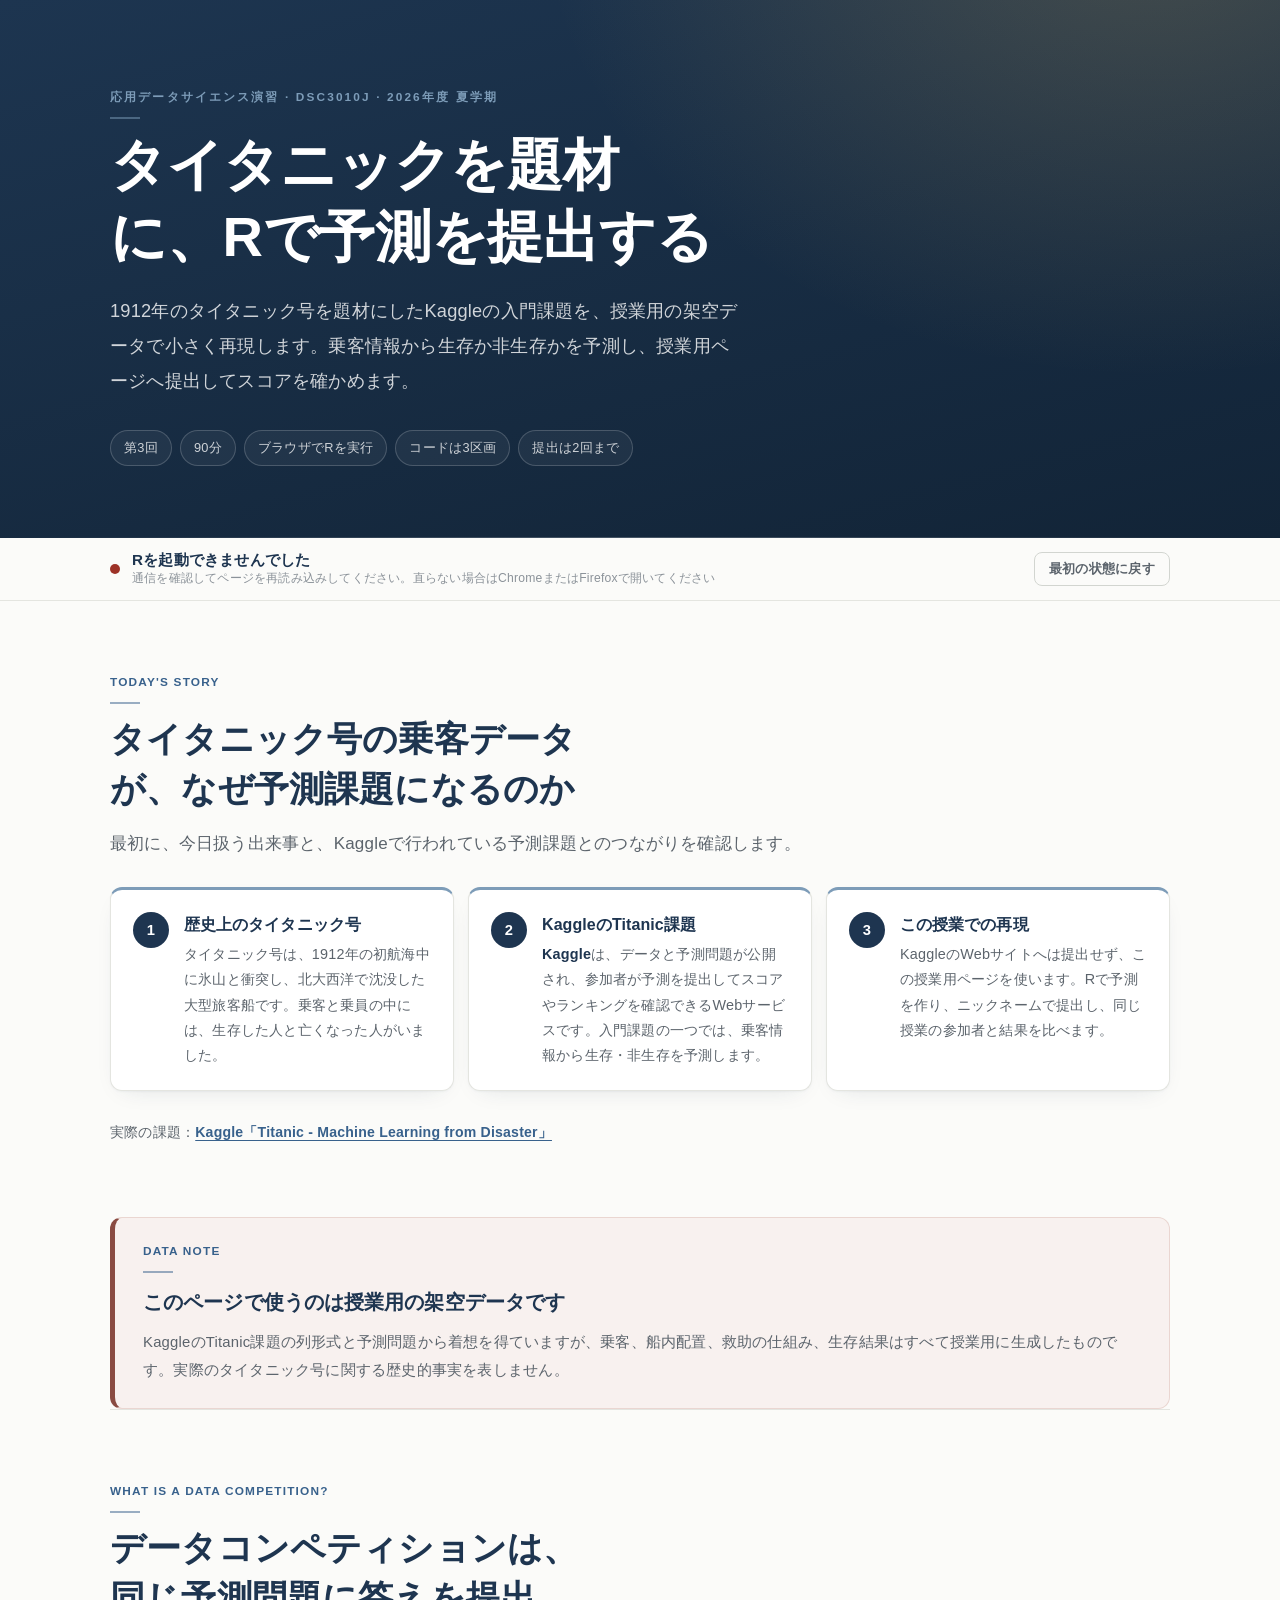
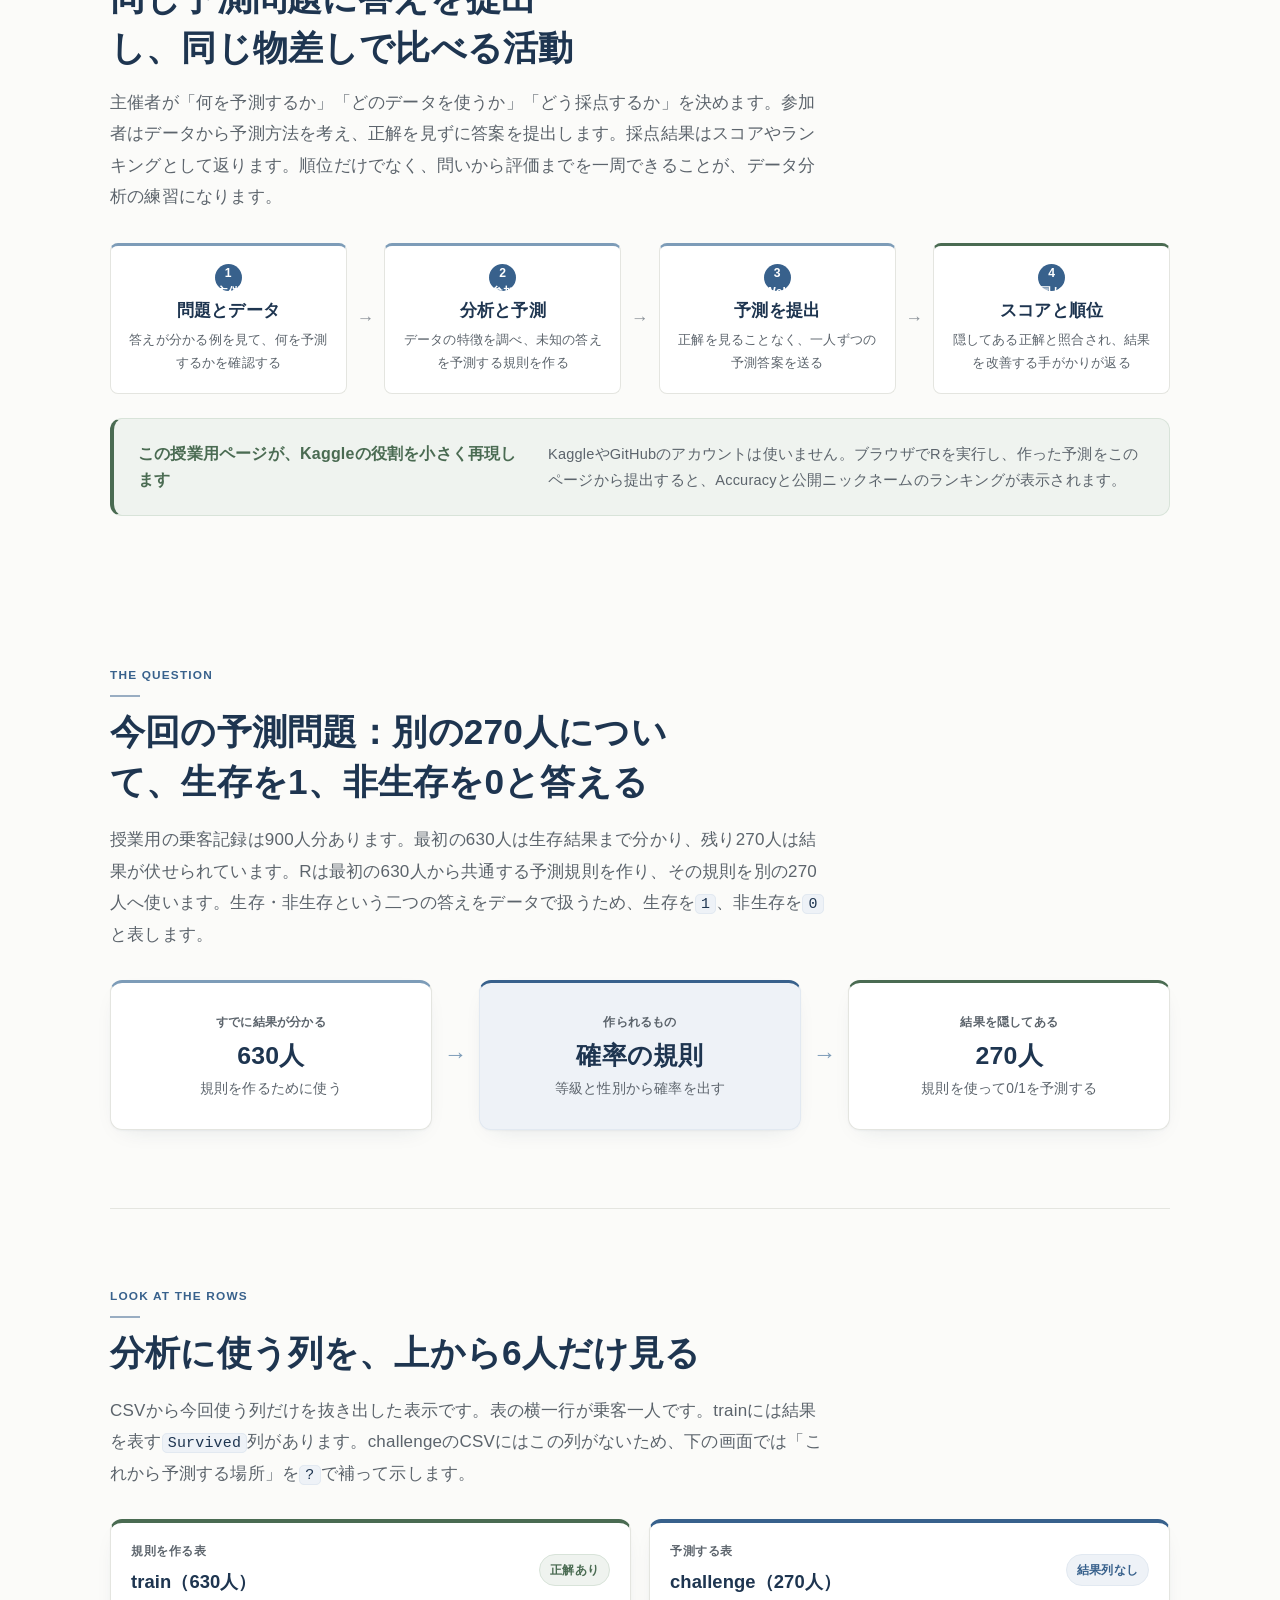
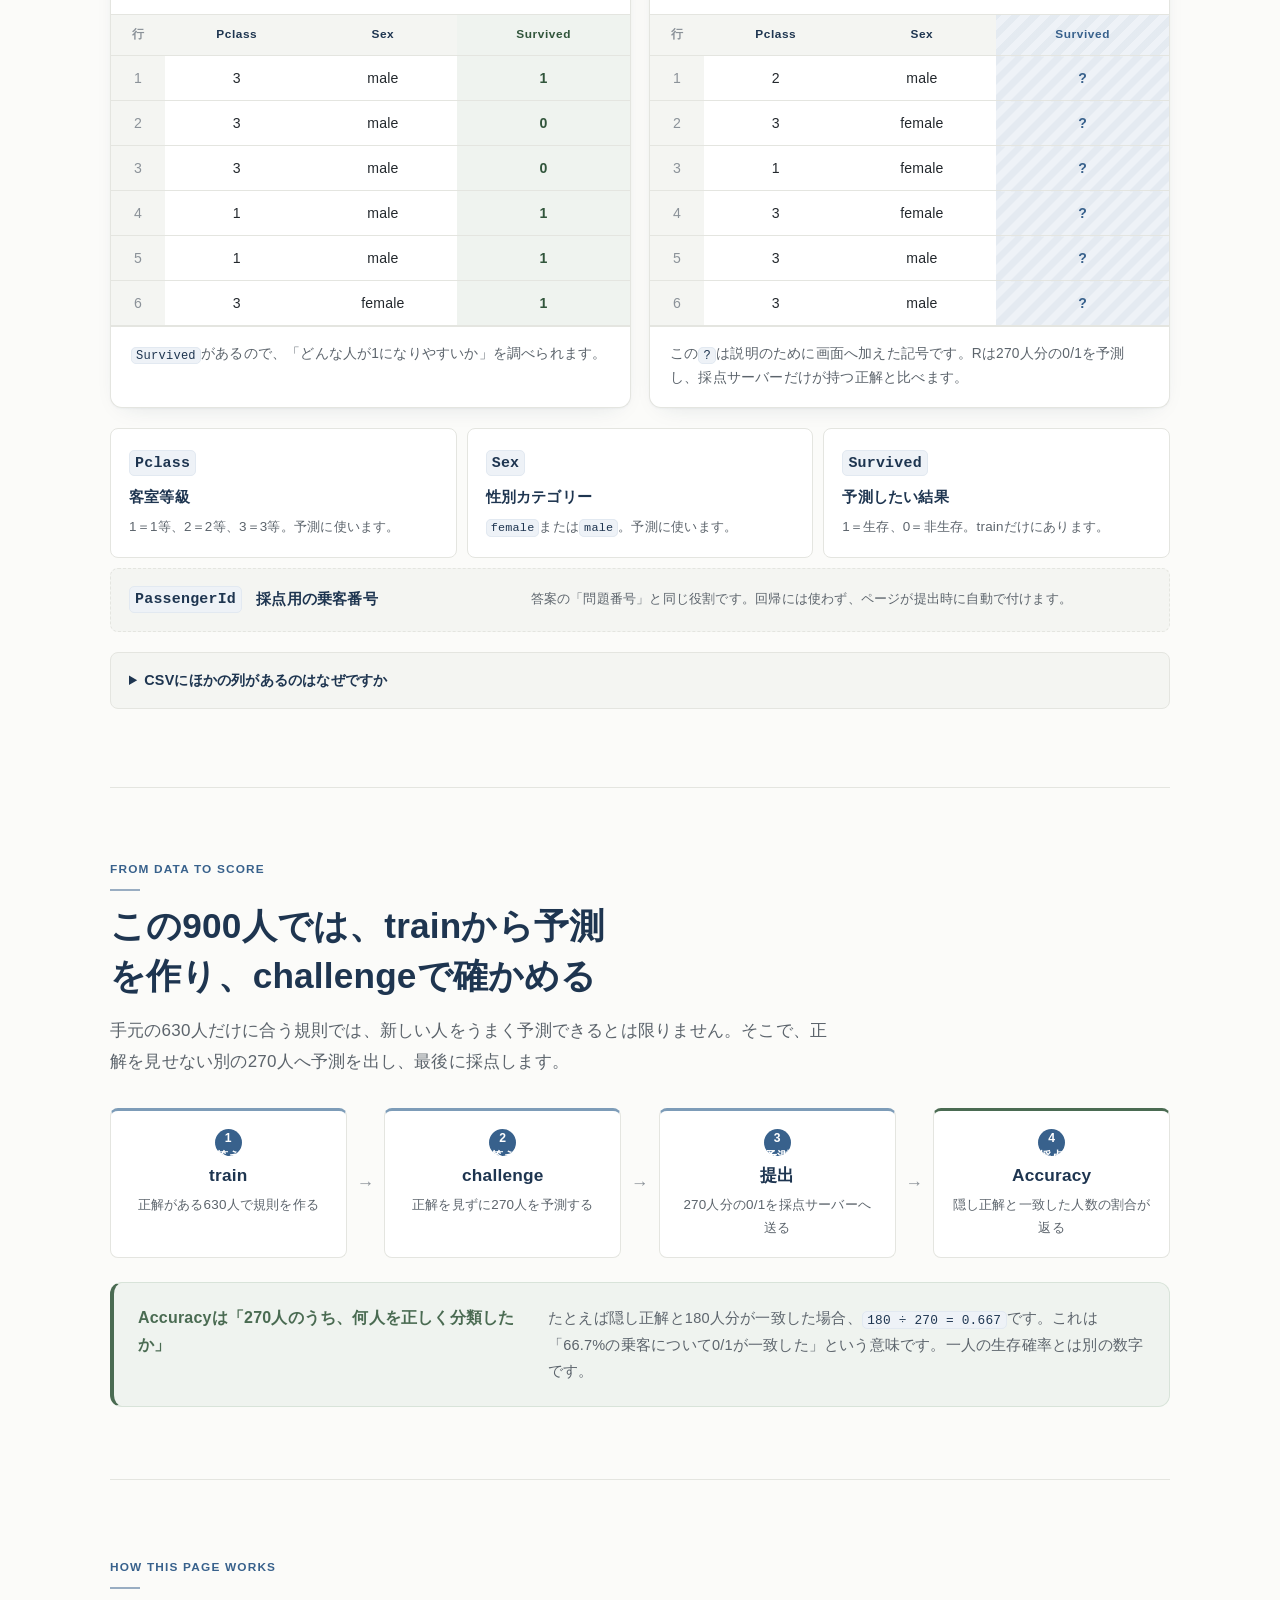
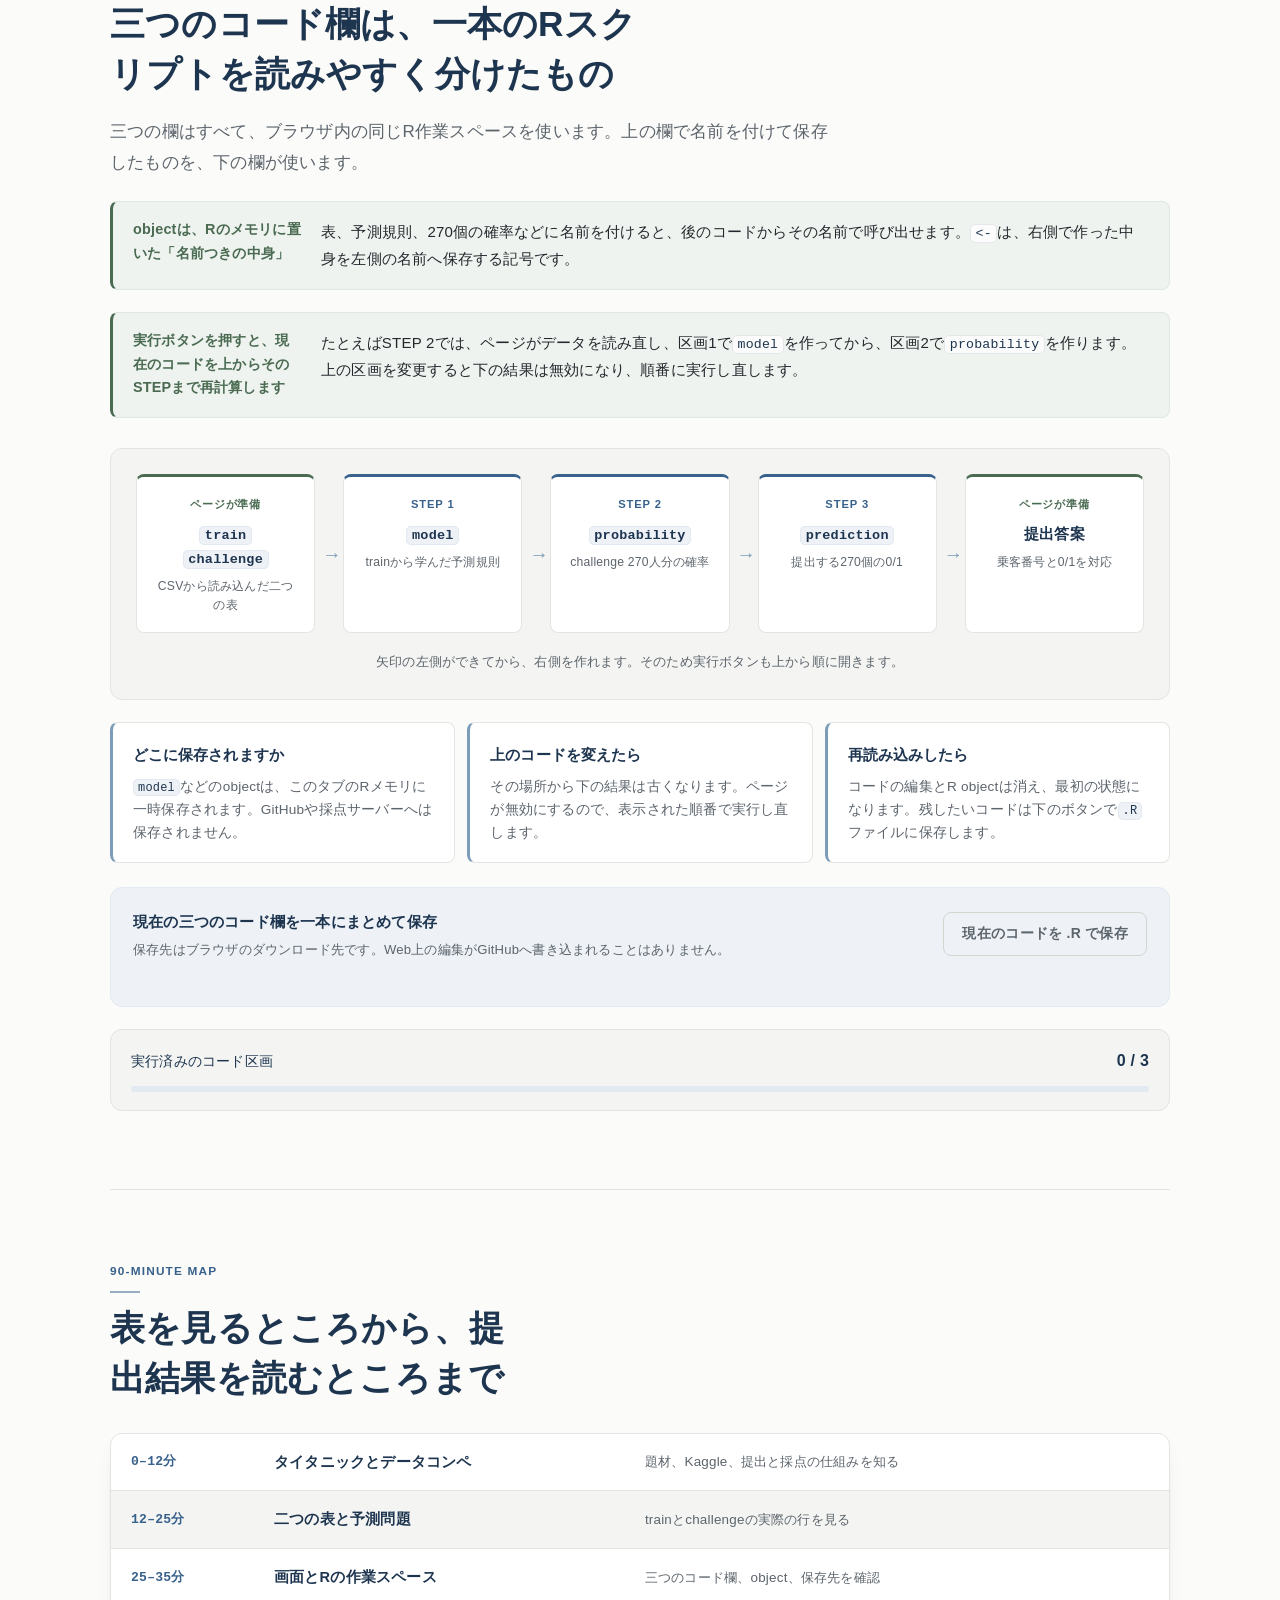
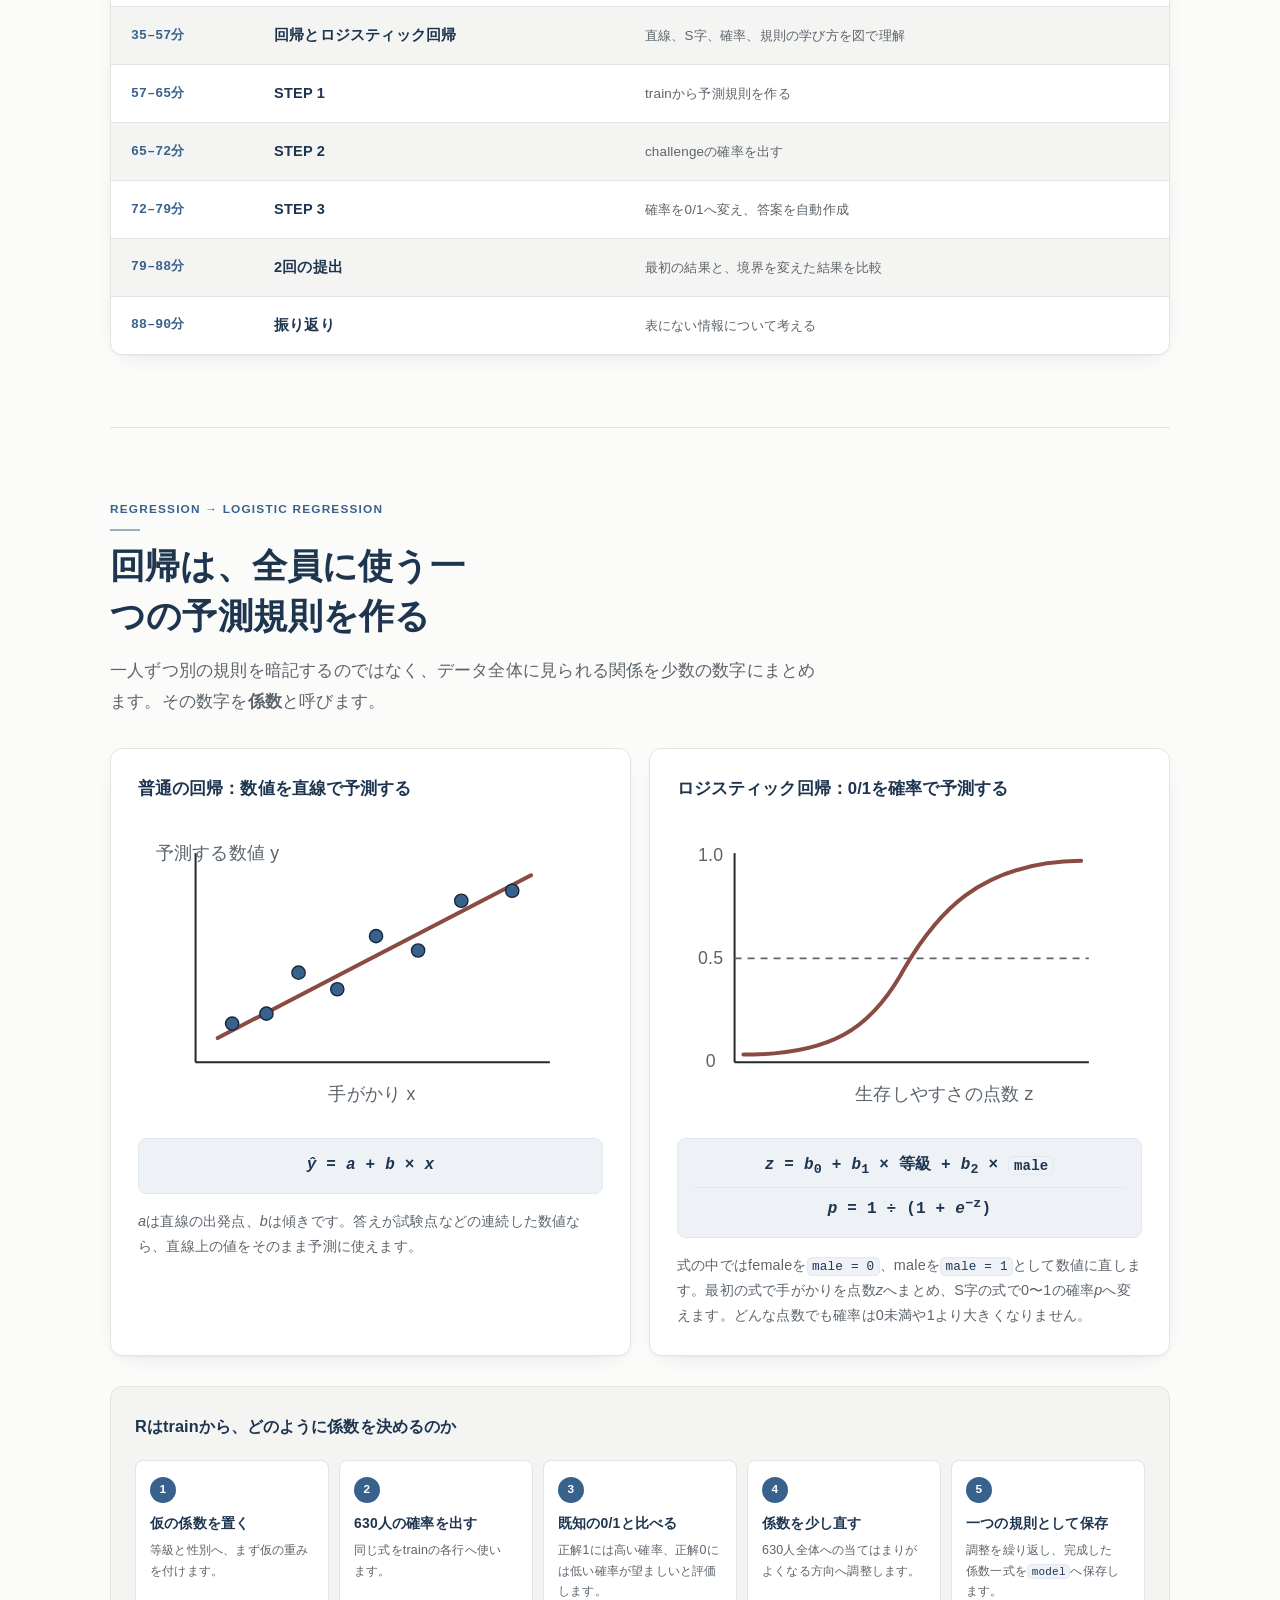
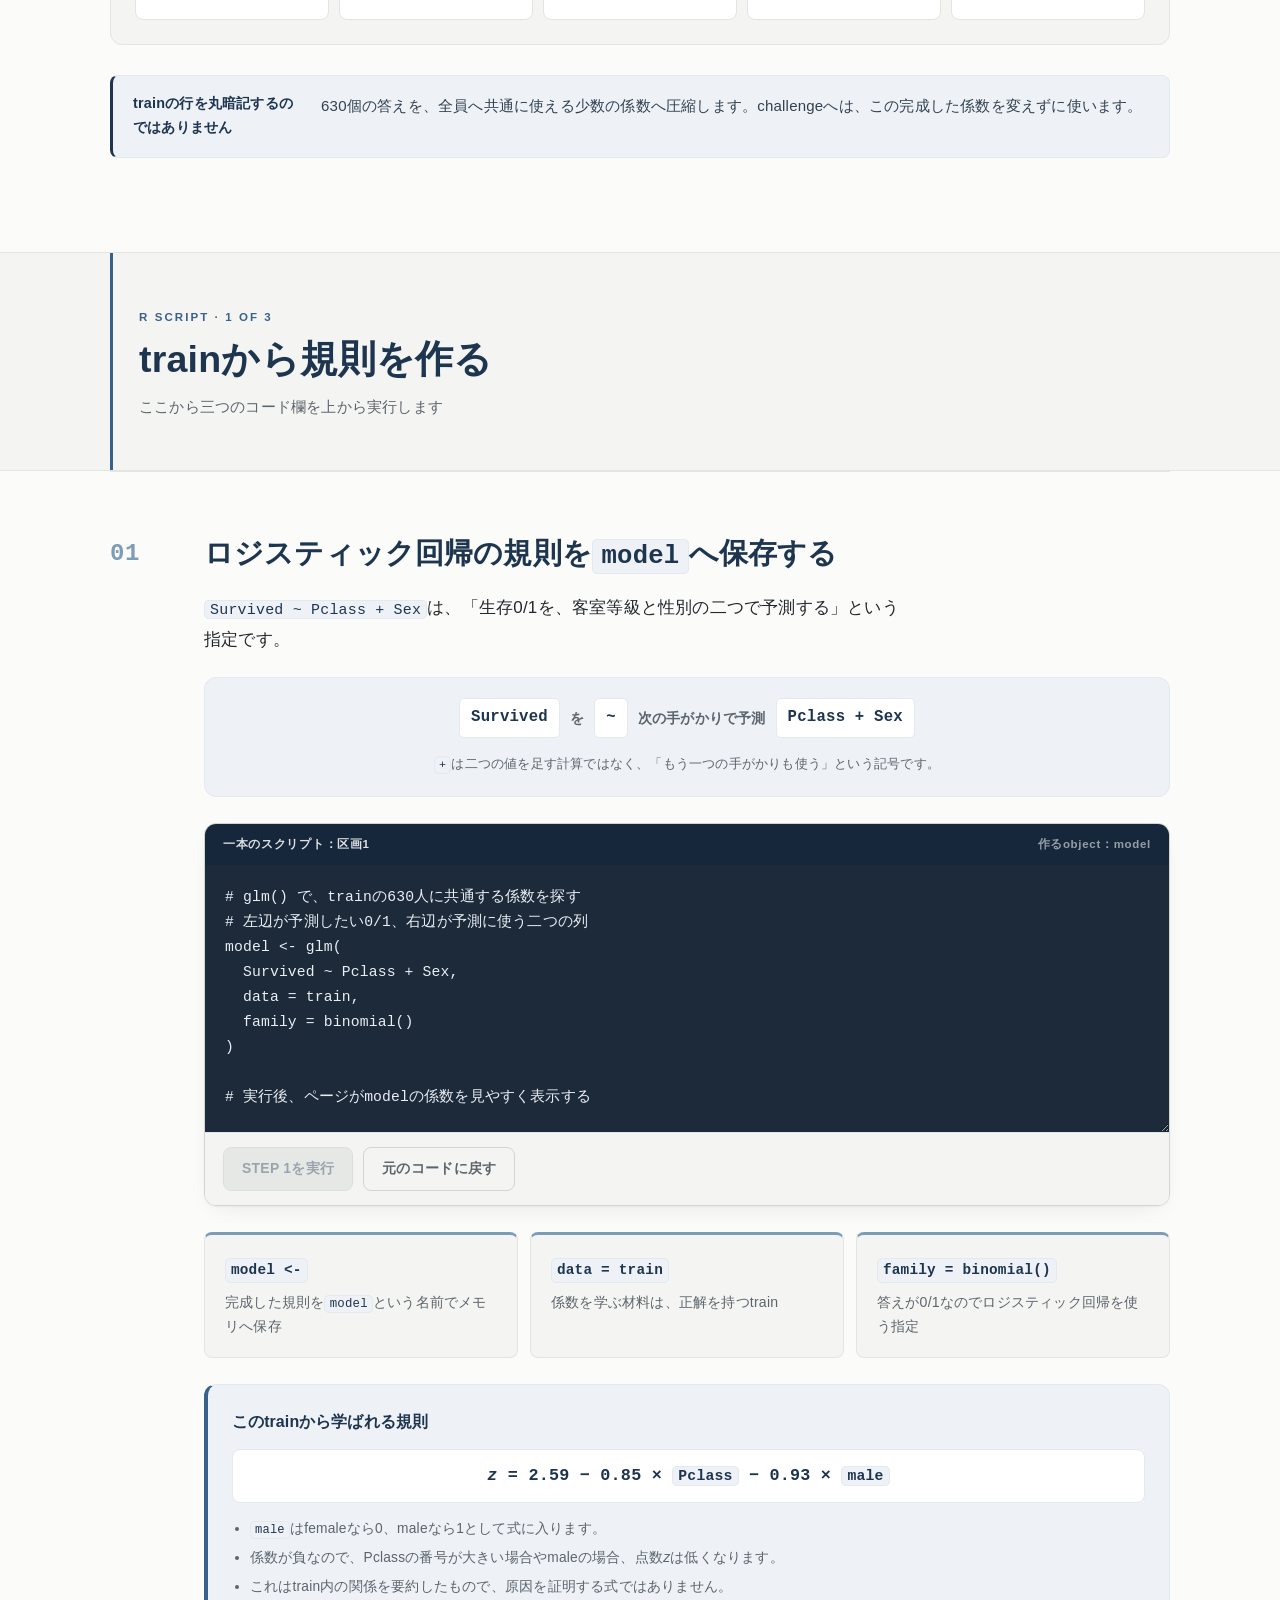
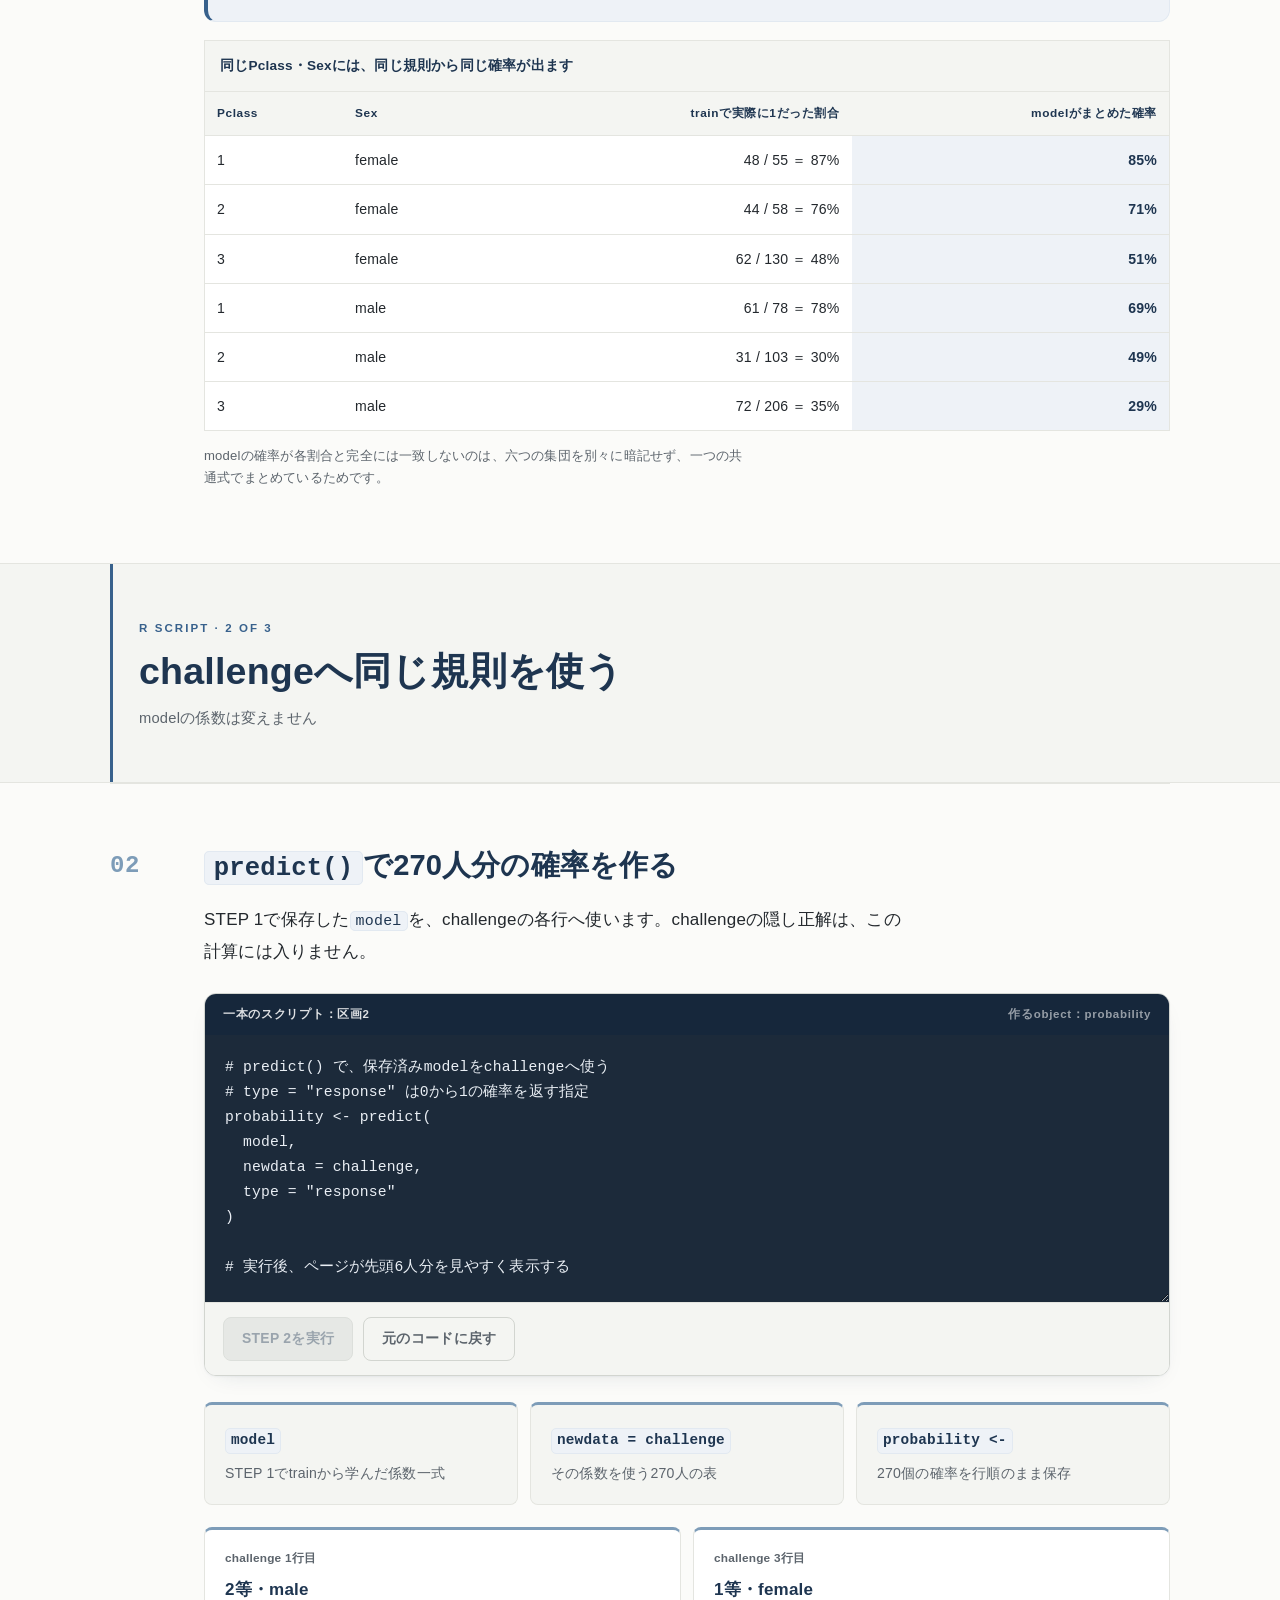
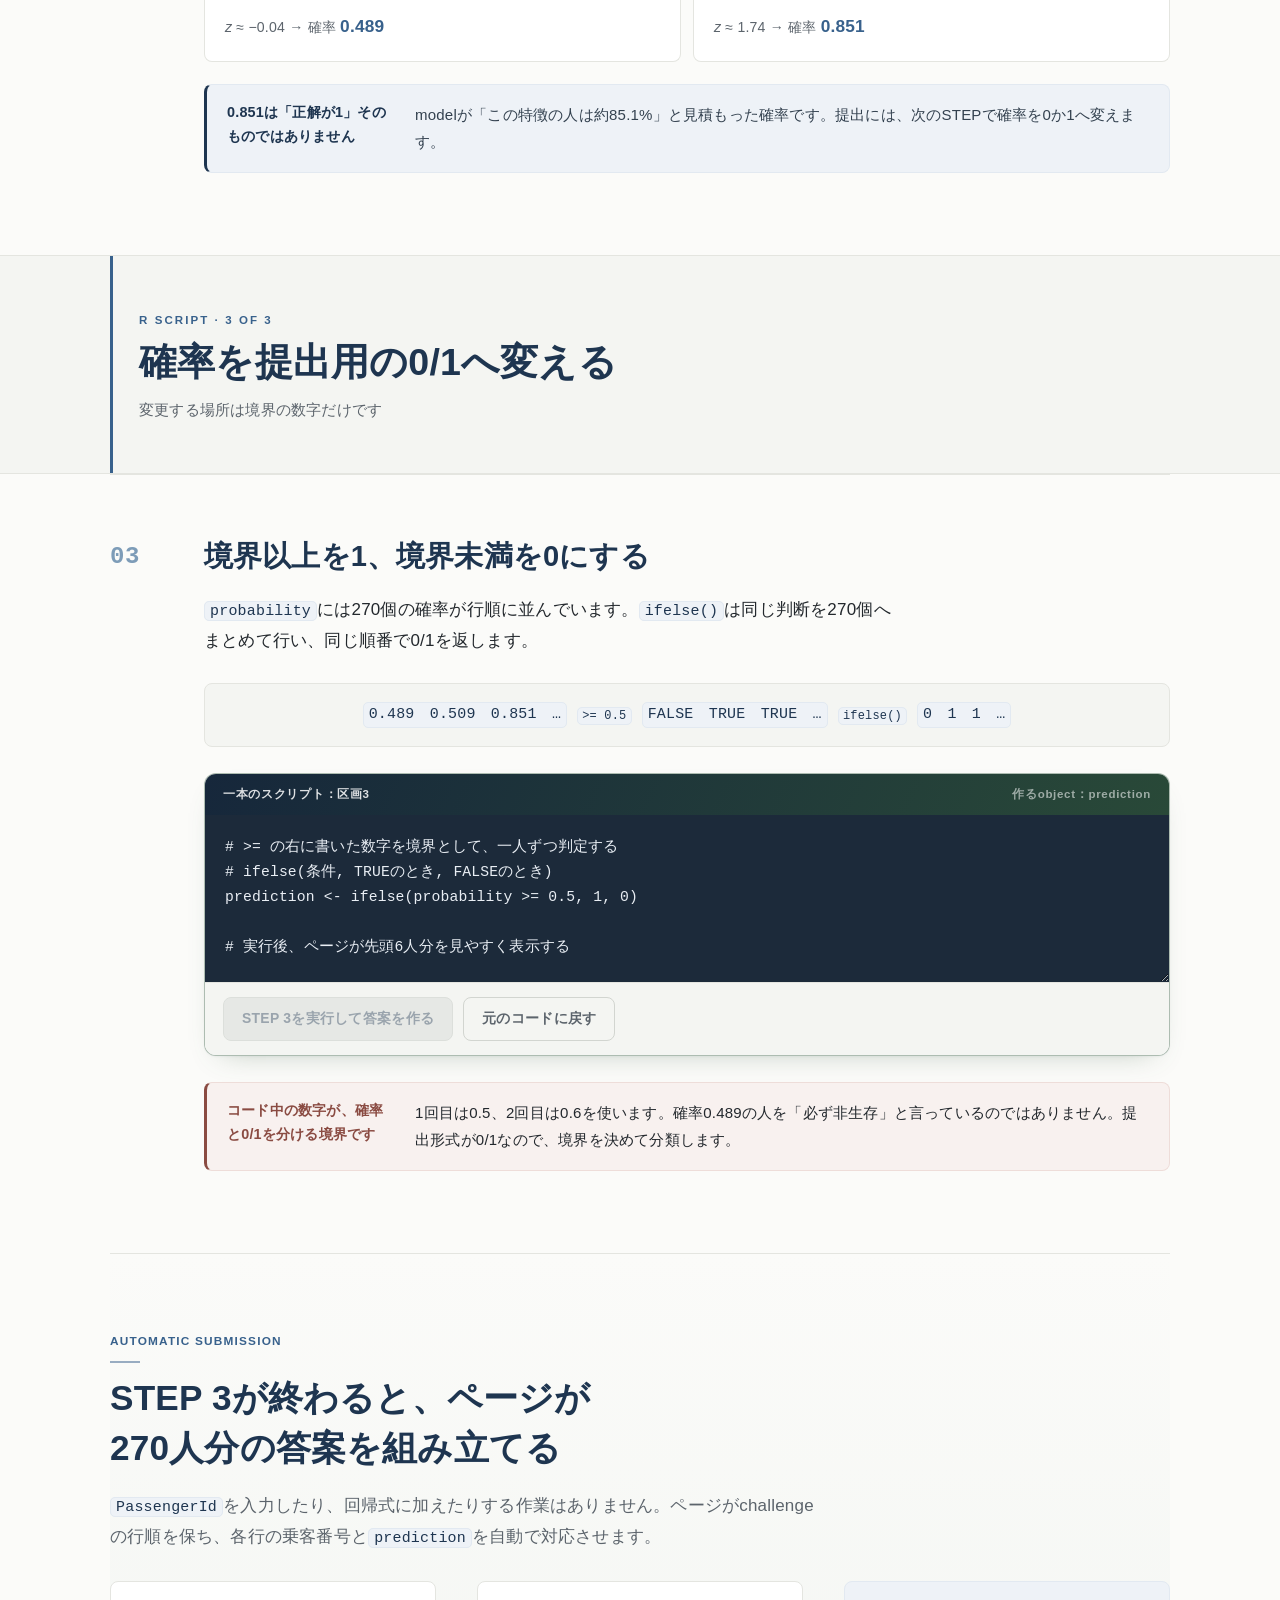
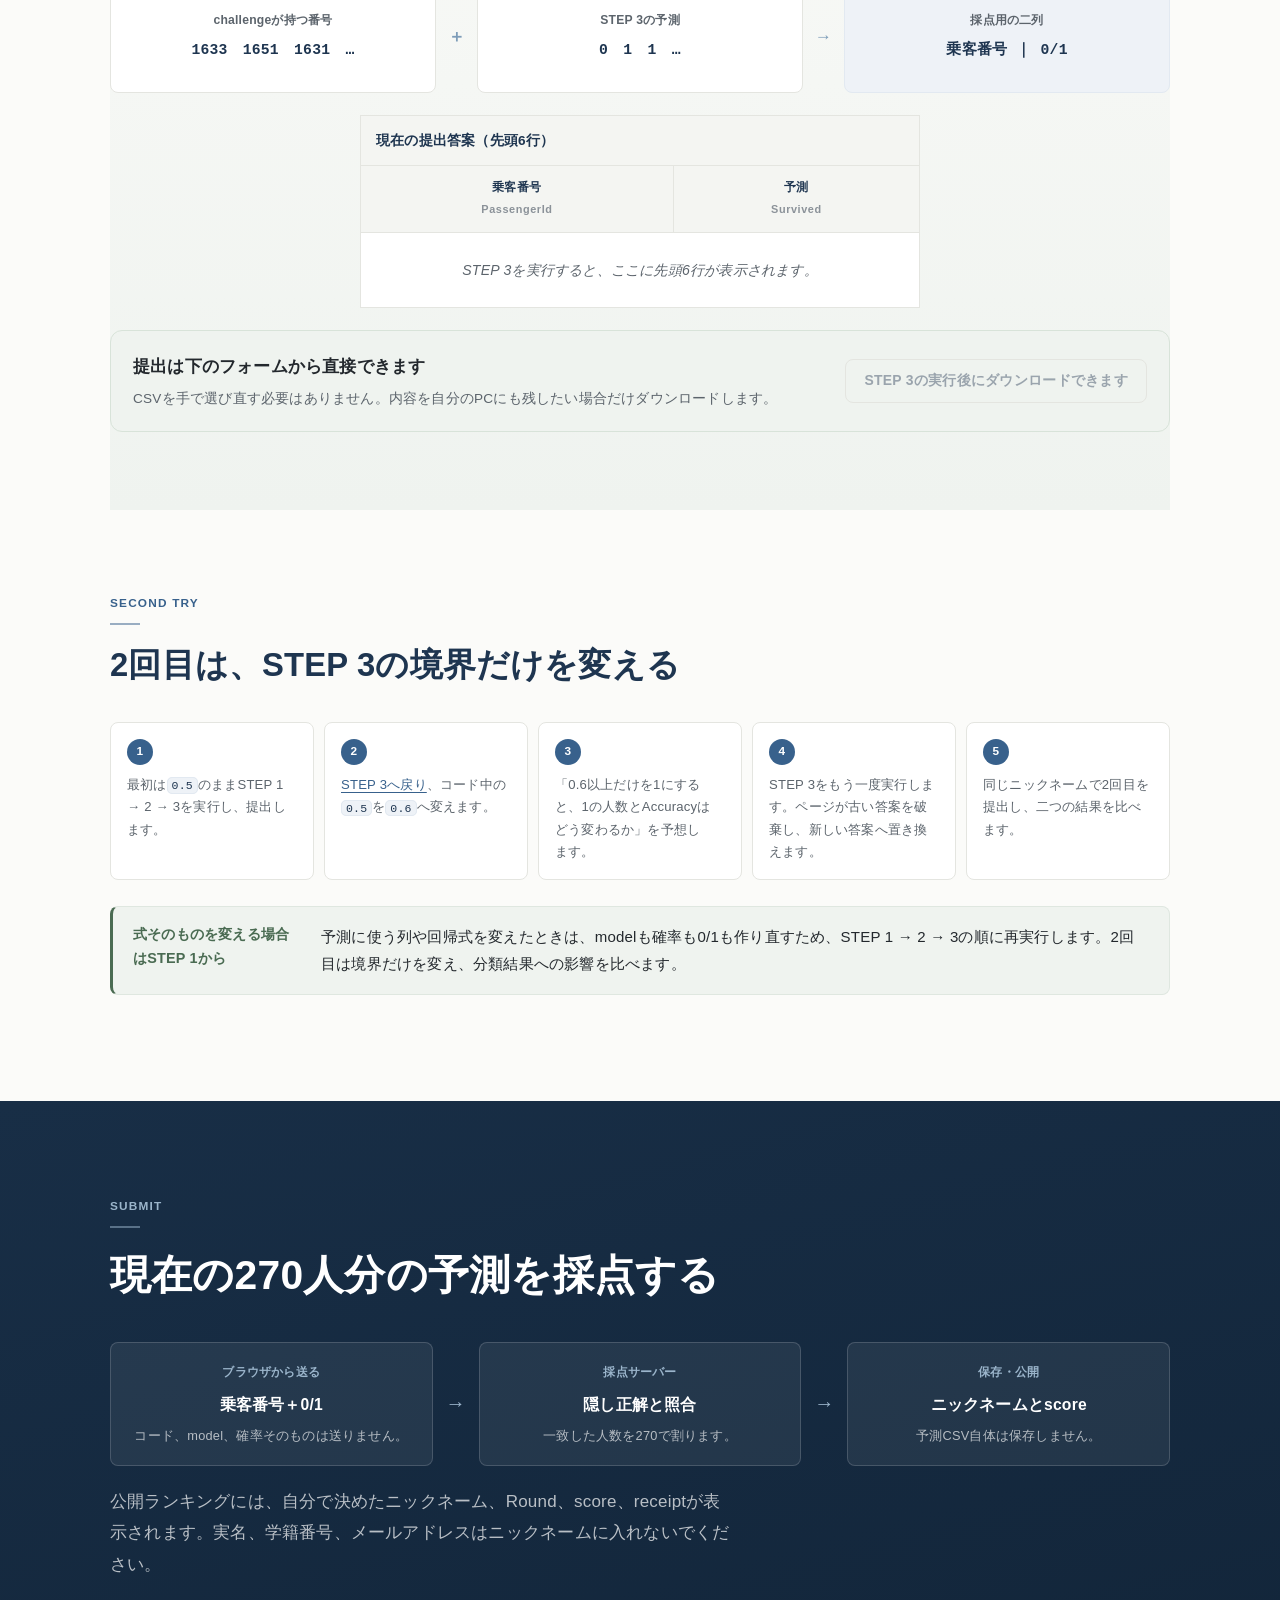
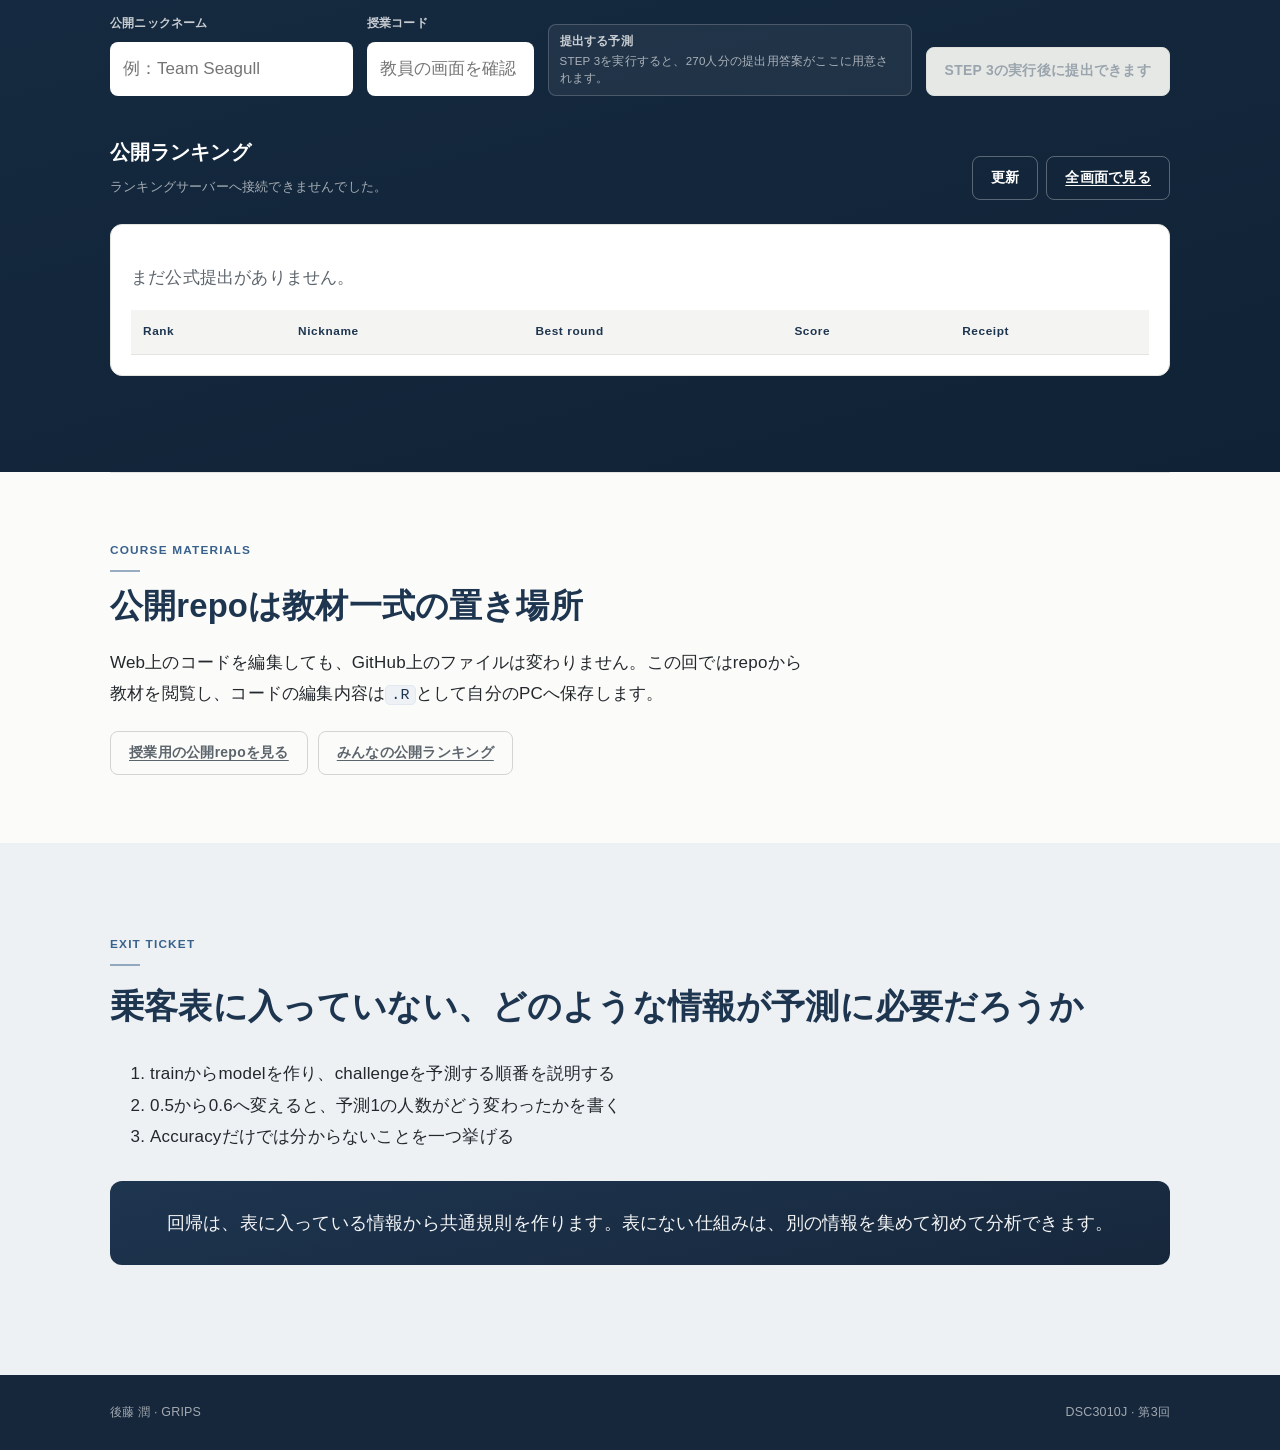
==== docs/index.html @ f985eb65 "Restore the Titanic and data competition introduction" ====
<!DOCTYPE html>
<html lang="ja">
<head>
  <meta charset="utf-8">
  <meta name="viewport" content="width=device-width, initial-scale=1">
  <meta name="description" content="タイタニックを題材にした授業用データコンペで、Rによる予測と提出までの流れを学ぶページ">
  <title>第3回｜タイタニックを題材にRでデータコンペ</title>
  <link rel="icon" href="data:image/svg+xml,%3Csvg xmlns='http://www.w3.org/2000/svg' viewBox='0 0 64 64'%3E%3Crect width='64' height='64' rx='12' fill='%230d3159'/%3E%3Ctext x='32' y='43' text-anchor='middle' font-family='Arial,sans-serif' font-size='34' font-weight='700' fill='white'%3ER%3C/text%3E%3C/svg%3E">
  <link rel="stylesheet" href="styles.css?v=20260828-context1">
</head>
<body>
  <a class="skip-link" href="#main">本文へ移動</a>

  <header class="hero hero--lecture03">
    <div class="hero__inner">
      <p class="eyebrow">応用データサイエンス演習 · DSC3010J · 2026年度 夏学期</p>
      <h1>タイタニックを題材に、Rで予測を提出する</h1>
      <p class="hero__lead">1912年のタイタニック号を題材にしたKaggleの入門課題を、授業用の架空データで小さく再現します。乗客情報から生存か非生存かを予測し、授業用ページへ提出してスコアを確かめます。</p>
      <div class="hero__meta"><span>第3回</span><span>90分</span><span>ブラウザでRを実行</span><span>コードは3区画</span><span>提出は2回まで</span></div>
    </div>
  </header>

  <div class="runtime-bar" id="runtime-bar">
    <div class="runtime-bar__inner">
      <div class="runtime-status" role="status" aria-live="polite">
        <span class="status-dot status-dot--loading" id="status-dot" aria-hidden="true"></span>
        <div><strong id="status-title">Rを準備中</strong><span id="status-detail">データを読み込んでいます</span></div>
      </div>
      <button class="button button--quiet" id="restart-button" type="button">最初の状態に戻す</button>
    </div>
    <div class="runtime-bar__progress" aria-hidden="true"><i id="bar-progress-fill"></i></div>
  </div>

  <main id="main">
    <section class="beginner-start content-width" aria-labelledby="story-title">
      <p class="section-label">TODAY'S STORY</p>
      <h2 id="story-title">タイタニック号の乗客データが、なぜ予測課題になるのか</h2>
      <p class="beginner-start__lead">最初に、今日扱う出来事と、Kaggleで行われている予測課題とのつながりを確認します。</p>
      <div class="start-grid">
        <article><span>1</span><h3>歴史上のタイタニック号</h3><p>タイタニック号は、1912年の初航海中に氷山と衝突し、北大西洋で沈没した大型旅客船です。乗客と乗員の中には、生存した人と亡くなった人がいました。</p></article>
        <article><span>2</span><h3>KaggleのTitanic課題</h3><p><strong>Kaggle</strong>は、データと予測問題が公開され、参加者が予測を提出してスコアやランキングを確認できるWebサービスです。入門課題の一つでは、乗客情報から生存・非生存を予測します。</p></article>
        <article><span>3</span><h3>この授業での再現</h3><p>KaggleのWebサイトへは提出せず、この授業用ページを使います。Rで予測を作り、ニックネームで提出し、同じ授業の参加者と結果を比べます。</p></article>
      </div>
      <p class="context-source">実際の課題：<a href="https://www.kaggle.com/competitions/titanic" target="_blank" rel="noreferrer">Kaggle「Titanic - Machine Learning from Disaster」</a></p>
    </section>

    <section class="synthetic-notice content-width" aria-labelledby="synthetic-title">
      <div>
        <p class="section-label">DATA NOTE</p>
        <h2 id="synthetic-title">このページで使うのは授業用の架空データです</h2>
        <p>KaggleのTitanic課題の列形式と予測問題から着想を得ていますが、乗客、船内配置、救助の仕組み、生存結果はすべて授業用に生成したものです。実際のタイタニック号に関する歴史的事実を表しません。</p>
      </div>
    </section>

    <section class="competition-primer content-width" aria-labelledby="competition-title">
      <p class="section-label">WHAT IS A DATA COMPETITION?</p>
      <h2 id="competition-title">データコンペティションは、同じ予測問題に答えを提出し、同じ物差しで比べる活動</h2>
      <p class="competition-primer__lead">主催者が「何を予測するか」「どのデータを使うか」「どう採点するか」を決めます。参加者はデータから予測方法を考え、正解を見ずに答案を提出します。採点結果はスコアやランキングとして返ります。順位だけでなく、問いから評価までを一周できることが、データ分析の練習になります。</p>
      <div class="competition-analogy competition-analogy--plain" aria-label="データコンペティションの四つの段階">
        <article><span>1　主催者から受け取る</span><strong>問題とデータ</strong><p>答えが分かる例を見て、何を予測するかを確認する</p></article><i aria-hidden="true">→</i>
        <article><span>2　参加者が行う</span><strong>分析と予測</strong><p>データの特徴を調べ、未知の答えを予測する規則を作る</p></article><i aria-hidden="true">→</i>
        <article><span>3　Webサイトへ送る</span><strong>予測を提出</strong><p>正解を見ることなく、一人ずつの予測答案を送る</p></article><i aria-hidden="true">→</i>
        <article><span>4　同じ基準で返る</span><strong>スコアと順位</strong><p>隠してある正解と照合され、結果を改善する手がかりが返る</p></article>
      </div>
      <div class="accuracy-explained"><strong>この授業用ページが、Kaggleの役割を小さく再現します</strong><p>KaggleやGitHubのアカウントは使いません。ブラウザでRを実行し、作った予測をこのページから提出すると、Accuracyと公開ニックネームのランキングが表示されます。</p></div>
    </section>

    <section class="question-intro content-width" aria-labelledby="question-title">
      <p class="section-label">THE QUESTION</p>
      <h2 id="question-title">今回の予測問題：別の270人について、生存を1、非生存を0と答える</h2>
      <p class="section-lead">授業用の乗客記録は900人分あります。最初の630人は生存結果まで分かり、残り270人は結果が伏せられています。Rは最初の630人から共通する予測規則を作り、その規則を別の270人へ使います。生存・非生存という二つの答えをデータで扱うため、生存を<code>1</code>、非生存を<code>0</code>と表します。</p>
      <div class="question-route" aria-label="今日行う予測の流れ">
        <article><span>すでに結果が分かる</span><strong>630人</strong><p>規則を作るために使う</p></article><i aria-hidden="true">→</i>
        <article><span>作られるもの</span><strong>確率の規則</strong><p>等級と性別から確率を出す</p></article><i aria-hidden="true">→</i>
        <article><span>結果を隠してある</span><strong>270人</strong><p>規則を使って0/1を予測する</p></article>
      </div>
    </section>

    <section class="data-first content-width" aria-labelledby="data-first-title">
      <p class="section-label">LOOK AT THE ROWS</p>
      <h2 id="data-first-title">分析に使う列を、上から6人だけ見る</h2>
      <p>CSVから今回使う列だけを抜き出した表示です。表の横一行が乗客一人です。trainには結果を表す<code>Survived</code>列があります。challengeのCSVにはこの列がないため、下の画面では「これから予測する場所」を<code>?</code>で補って示します。</p>
      <div class="data-preview-grid">
        <article class="data-preview-card data-preview-card--train">
          <div class="data-preview-card__head"><div><span>規則を作る表</span><h3>train（630人）</h3></div><strong>正解あり</strong></div>
          <div class="table-scroll"><table class="preview-table">
            <thead><tr><th>行</th><th>Pclass</th><th>Sex</th><th class="answer-column">Survived</th></tr></thead>
            <tbody>
              <tr><td>1</td><td>3</td><td>male</td><td class="answer-column">1</td></tr>
              <tr><td>2</td><td>3</td><td>male</td><td class="answer-column">0</td></tr>
              <tr><td>3</td><td>3</td><td>male</td><td class="answer-column">0</td></tr>
              <tr><td>4</td><td>1</td><td>male</td><td class="answer-column">1</td></tr>
              <tr><td>5</td><td>1</td><td>male</td><td class="answer-column">1</td></tr>
              <tr><td>6</td><td>3</td><td>female</td><td class="answer-column">1</td></tr>
            </tbody>
          </table></div>
          <p><code>Survived</code>があるので、「どんな人が1になりやすいか」を調べられます。</p>
        </article>
        <article class="data-preview-card data-preview-card--challenge">
          <div class="data-preview-card__head"><div><span>予測する表</span><h3>challenge（270人）</h3></div><strong>結果列なし</strong></div>
          <div class="table-scroll"><table class="preview-table">
            <thead><tr><th>行</th><th>Pclass</th><th>Sex</th><th class="hidden-answer-column">Survived</th></tr></thead>
            <tbody>
              <tr><td>1</td><td>2</td><td>male</td><td class="hidden-answer-column">?</td></tr>
              <tr><td>2</td><td>3</td><td>female</td><td class="hidden-answer-column">?</td></tr>
              <tr><td>3</td><td>1</td><td>female</td><td class="hidden-answer-column">?</td></tr>
              <tr><td>4</td><td>3</td><td>female</td><td class="hidden-answer-column">?</td></tr>
              <tr><td>5</td><td>3</td><td>male</td><td class="hidden-answer-column">?</td></tr>
              <tr><td>6</td><td>3</td><td>male</td><td class="hidden-answer-column">?</td></tr>
            </tbody>
          </table></div>
          <p>この<code>?</code>は説明のために画面へ加えた記号です。Rは270人分の0/1を予測し、採点サーバーだけが持つ正解と比べます。</p>
        </article>
      </div>
      <div class="minimal-dictionary">
        <article><code>Pclass</code><strong>客室等級</strong><p>1＝1等、2＝2等、3＝3等。予測に使います。</p></article>
        <article><code>Sex</code><strong>性別カテゴリー</strong><p><code>female</code>または<code>male</code>。予測に使います。</p></article>
        <article><code>Survived</code><strong>予測したい結果</strong><p>1＝生存、0＝非生存。trainだけにあります。</p></article>
        <article class="minimal-dictionary__system"><code>PassengerId</code><strong>採点用の乗客番号</strong><p>答案の「問題番号」と同じ役割です。回帰には使わず、ページが提出時に自動で付けます。</p></article>
      </div>
      <details class="secondary-columns"><summary>CSVにほかの列があるのはなぜですか</summary><p>年齢や運賃など、後の授業で使う列も入っています。この回の回帰では<code>Pclass</code>と<code>Sex</code>だけを使います。使わない列を無理に処理する必要はありません。</p></details>
    </section>

    <section class="competition-primer competition-primer--concrete content-width" aria-labelledby="competition-concrete-title">
      <p class="section-label">FROM DATA TO SCORE</p>
      <h2 id="competition-concrete-title">この900人では、trainから予測を作り、challengeで確かめる</h2>
      <p class="competition-primer__lead">手元の630人だけに合う規則では、新しい人をうまく予測できるとは限りません。そこで、正解を見せない別の270人へ予測を出し、最後に採点します。</p>
      <div class="competition-analogy competition-analogy--plain" aria-label="trainから採点まで">
        <article><span>1　答えが分かる例</span><strong>train</strong><p>正解がある630人で規則を作る</p></article><i aria-hidden="true">→</i>
        <article><span>2　答えを伏せた問題</span><strong>challenge</strong><p>正解を見ずに270人を予測する</p></article><i aria-hidden="true">→</i>
        <article><span>3　予測答案</span><strong>提出</strong><p>270人分の0/1を採点サーバーへ送る</p></article><i aria-hidden="true">→</i>
        <article><span>4　採点結果</span><strong>Accuracy</strong><p>隠し正解と一致した人数の割合が返る</p></article>
      </div>
      <div class="accuracy-explained"><strong>Accuracyは「270人のうち、何人を正しく分類したか」</strong><p>たとえば隠し正解と180人分が一致した場合、<code>180 ÷ 270 = 0.667</code>です。これは「66.7%の乗客について0/1が一致した」という意味です。一人の生存確率とは別の数字です。</p></div>
    </section>

    <section class="workspace-explainer content-width" aria-labelledby="workspace-title">
      <p class="section-label">HOW THIS PAGE WORKS</p>
      <h2 id="workspace-title">三つのコード欄は、一本のRスクリプトを読みやすく分けたもの</h2>
      <p class="section-lead">三つの欄はすべて、ブラウザ内の同じR作業スペースを使います。上の欄で名前を付けて保存したものを、下の欄が使います。</p>
      <div class="explanation"><strong>objectは、Rのメモリに置いた「名前つきの中身」</strong><span>表、予測規則、270個の確率などに名前を付けると、後のコードからその名前で呼び出せます。<code>&lt;-</code>は、右側で作った中身を左側の名前へ保存する記号です。</span></div>
      <div class="explanation"><strong>実行ボタンを押すと、現在のコードを上からそのSTEPまで再計算します</strong><span>たとえばSTEP 2では、ページがデータを読み直し、区画1で<code>model</code>を作ってから、区画2で<code>probability</code>を作ります。上の区画を変更すると下の結果は無効になり、順番に実行し直します。</span></div>
      <figure class="workspace-flow" aria-labelledby="workspace-caption">
        <ol>
          <li class="workspace-flow__prepared"><span>ページが準備</span><strong><code>train</code><br><code>challenge</code></strong><small>CSVから読み込んだ二つの表</small></li>
          <li><span>STEP 1</span><strong><code>model</code></strong><small>trainから学んだ予測規則</small></li>
          <li><span>STEP 2</span><strong><code>probability</code></strong><small>challenge 270人分の確率</small></li>
          <li><span>STEP 3</span><strong><code>prediction</code></strong><small>提出する270個の0/1</small></li>
          <li class="workspace-flow__prepared"><span>ページが準備</span><strong>提出答案</strong><small>乗客番号と0/1を対応</small></li>
        </ol>
        <figcaption id="workspace-caption">矢印の左側ができてから、右側を作れます。そのため実行ボタンも上から順に開きます。</figcaption>
      </figure>
      <div class="workspace-rules">
        <article><h3>どこに保存されますか</h3><p><code>model</code>などのobjectは、このタブのRメモリに一時保存されます。GitHubや採点サーバーへは保存されません。</p></article>
        <article><h3>上のコードを変えたら</h3><p>その場所から下の結果は古くなります。ページが無効にするので、表示された順番で実行し直します。</p></article>
        <article><h3>再読み込みしたら</h3><p>コードの編集とR objectは消え、最初の状態になります。残したいコードは下のボタンで<code>.R</code>ファイルに保存します。</p></article>
      </div>
      <div class="script-save-panel">
        <div><strong>現在の三つのコード欄を一本にまとめて保存</strong><span>保存先はブラウザのダウンロード先です。Web上の編集がGitHubへ書き込まれることはありません。</span></div>
        <button class="button button--quiet" id="save-script-button" type="button">現在のコードを .R で保存</button>
        <small id="save-script-status" aria-live="polite"></small>
      </div>
      <div class="progress-panel" role="group" aria-label="進み具合">
        <div class="progress-panel__labels"><span>実行済みのコード区画</span><strong><span id="completed-count">0</span> / <span id="total-count">3</span></strong></div>
        <div class="progress-track" aria-hidden="true"><div class="progress-fill" id="progress-fill"></div></div>
      </div>
    </section>

    <section class="pipeline-overview content-width" aria-labelledby="pipeline-title">
      <p class="section-label">90-MINUTE MAP</p>
      <h2 id="pipeline-title">表を見るところから、提出結果を読むところまで</h2>
      <ol class="class-route">
        <li><time>0–12分</time><strong>タイタニックとデータコンペ</strong><span>題材、Kaggle、提出と採点の仕組みを知る</span></li>
        <li><time>12–25分</time><strong>二つの表と予測問題</strong><span>trainとchallengeの実際の行を見る</span></li>
        <li><time>25–35分</time><strong>画面とRの作業スペース</strong><span>三つのコード欄、object、保存先を確認</span></li>
        <li><time>35–57分</time><strong>回帰とロジスティック回帰</strong><span>直線、S字、確率、規則の学び方を図で理解</span></li>
        <li><time>57–65分</time><strong>STEP 1</strong><span>trainから予測規則を作る</span></li>
        <li><time>65–72分</time><strong>STEP 2</strong><span>challengeの確率を出す</span></li>
        <li><time>72–79分</time><strong>STEP 3</strong><span>確率を0/1へ変え、答案を自動作成</span></li>
        <li><time>79–88分</time><strong>2回の提出</strong><span>最初の結果と、境界を変えた結果を比較</span></li>
        <li><time>88–90分</time><strong>振り返り</strong><span>表にない情報について考える</span></li>
      </ol>
    </section>

    <section class="model-primer content-width" aria-labelledby="model-primer-title">
      <p class="section-label">REGRESSION → LOGISTIC REGRESSION</p>
      <h2 id="model-primer-title">回帰は、全員に使う一つの予測規則を作る</h2>
      <p class="model-primer__lead">一人ずつ別の規則を暗記するのではなく、データ全体に見られる関係を少数の数字にまとめます。その数字を<strong>係数</strong>と呼びます。</p>
      <div class="model-panels">
        <article class="model-panel">
          <h3>普通の回帰：数値を直線で予測する</h3>
          <svg class="model-svg" viewBox="0 0 420 270" role="img" aria-labelledby="linear-title linear-desc">
            <title id="linear-title">点の中央を通る回帰直線</title><desc id="linear-desc">横軸の値が大きくなるにつれて縦軸の予測値が上がる直線と、その周囲にばらつく観測点です。</desc>
            <line class="chart-axis" x1="52" y1="218" x2="372" y2="218"/><line class="chart-axis" x1="52" y1="218" x2="52" y2="29"/><line class="linear-line" x1="72" y1="196" x2="355" y2="49"/>
            <circle class="data-point" cx="85" cy="183" r="6"/><circle class="data-point" cx="116" cy="174" r="6"/><circle class="data-point" cx="145" cy="137" r="6"/><circle class="data-point" cx="180" cy="152" r="6"/><circle class="data-point" cx="215" cy="104" r="6"/><circle class="data-point" cx="253" cy="117" r="6"/><circle class="data-point" cx="292" cy="72" r="6"/><circle class="data-point" cx="338" cy="63" r="6"/>
            <text class="chart-label" x="172" y="252">手がかり x</text><text class="chart-label chart-label--y" x="16" y="34">予測する数値 y</text>
          </svg>
          <div class="model-equation"><var>ŷ</var> = <var>a</var> + <var>b</var> × <var>x</var></div>
          <p><var>a</var>は直線の出発点、<var>b</var>は傾きです。答えが試験点などの連続した数値なら、直線上の値をそのまま予測に使えます。</p>
        </article>
        <article class="model-panel model-panel--logistic">
          <h3>ロジスティック回帰：0/1を確率で予測する</h3>
          <svg class="model-svg" viewBox="0 0 420 270" role="img" aria-labelledby="logistic-title logistic-desc">
            <title id="logistic-title">0から1に収まるロジスティック曲線</title><desc id="logistic-desc">生存しやすさの点数が上がるにつれ、確率が0から1へS字状に上がります。</desc>
            <line class="chart-axis" x1="52" y1="218" x2="372" y2="218"/><line class="chart-axis" x1="52" y1="218" x2="52" y2="29"/><line class="threshold-line" x1="52" y1="124" x2="372" y2="124"/><path class="logistic-line" d="M60 211 C140 211 174 187 202 139 C233 84 273 37 365 36"/>
            <text class="chart-label" x="19" y="36">1.0</text><text class="chart-label" x="19" y="129">0.5</text><text class="chart-label" x="26" y="222">0</text><text class="chart-label" x="161" y="252">生存しやすさの点数 z</text>
          </svg>
          <div class="model-equation model-equation--stack"><span><var>z</var> = <var>b</var><sub>0</sub> + <var>b</var><sub>1</sub> × 等級 + <var>b</var><sub>2</sub> × <code>male</code></span><span><var>p</var> = 1 ÷ (1 + <var>e</var><sup>−z</sup>)</span></div>
          <p>式の中ではfemaleを<code>male = 0</code>、maleを<code>male = 1</code>として数値に直します。最初の式で手がかりを点数<var>z</var>へまとめ、S字の式で0〜1の確率<var>p</var>へ変えます。どんな点数でも確率は0未満や1より大きくなりません。</p>
        </article>
      </div>
      <div class="learning-loop" aria-label="trainから係数を学ぶ流れ">
        <h3>Rはtrainから、どのように係数を決めるのか</h3>
        <ol>
          <li><span>1</span><strong>仮の係数を置く</strong><p>等級と性別へ、まず仮の重みを付けます。</p></li>
          <li><span>2</span><strong>630人の確率を出す</strong><p>同じ式をtrainの各行へ使います。</p></li>
          <li><span>3</span><strong>既知の0/1と比べる</strong><p>正解1には高い確率、正解0には低い確率が望ましいと評価します。</p></li>
          <li><span>4</span><strong>係数を少し直す</strong><p>630人全体への当てはまりがよくなる方向へ調整します。</p></li>
          <li><span>5</span><strong>一つの規則として保存</strong><p>調整を繰り返し、完成した係数一式を<code>model</code>へ保存します。</p></li>
        </ol>
      </div>
      <div class="takeaway"><strong>trainの行を丸暗記するのではありません</strong><span>630個の答えを、全員へ共通に使える少数の係数へ圧縮します。challengeへは、この完成した係数を変えずに使います。</span></div>
    </section>

    <section class="part-heading" id="part-model"><div class="content-width"><p>R SCRIPT · 1 OF 3</p><h2>trainから規則を作る</h2><span>ここから三つのコード欄を上から実行します</span></div></section>
    <section class="lesson content-width" aria-labelledby="c01-title">
      <div class="lesson__number">01</div>
      <div class="lesson__body">
        <h2 id="c01-title">ロジスティック回帰の規則を<code>model</code>へ保存する</h2>
        <p><code>Survived ~ Pclass + Sex</code>は、「生存0/1を、客室等級と性別の二つで予測する」という指定です。</p>
        <div class="formula-reading" aria-label="Rのformulaの読み方"><code>Survived</code><span>を</span><code>~</code><span>次の手がかりで予測</span><code>Pclass + Sex</code><small><code>+</code>は二つの値を足す計算ではなく、「もう一つの手がかりも使う」という記号です。</small></div>
        <div class="r-cell" data-cell-id="01">
          <div class="r-cell__head"><span>一本のスクリプト：区画1</span><span>作るobject：model</span></div>
          <textarea aria-label="STEP 1のRコード" spellcheck="false"># glm() で、trainの630人に共通する係数を探す
# 左辺が予測したい0/1、右辺が予測に使う二つの列
model &lt;- glm(
  Survived ~ Pclass + Sex,
  data = train,
  family = binomial()
)

# 実行後、ページがmodelの係数を見やすく表示する</textarea>
          <div class="r-cell__actions"><button class="button run-button" type="button" disabled>STEP 1を実行</button><button class="button button--quiet restore-button" type="button">元のコードに戻す</button></div>
          <div class="r-output" hidden><div class="r-output__label">Rから返る係数</div><pre class="text-output" aria-live="polite"></pre><div class="plot-output"></div></div>
        </div>
        <div class="code-argument-guide">
          <article><code>model &lt;-</code><p>完成した規則を<code>model</code>という名前でメモリへ保存</p></article>
          <article><code>data = train</code><p>係数を学ぶ材料は、正解を持つtrain</p></article>
          <article><code>family = binomial()</code><p>答えが0/1なのでロジスティック回帰を使う指定</p></article>
        </div>
        <div class="learned-rule"><h3>このtrainから学ばれる規則</h3><p class="learned-rule__equation"><var>z</var> = 2.59 − 0.85 × <code>Pclass</code> − 0.93 × <code>male</code></p><ul><li><code>male</code>はfemaleなら0、maleなら1として式に入ります。</li><li>係数が負なので、Pclassの番号が大きい場合やmaleの場合、点数<var>z</var>は低くなります。</li><li>これはtrain内の関係を要約したもので、原因を証明する式ではありません。</li></ul></div>
        <div class="table-scroll"><table class="model-group-table">
          <caption>同じPclass・Sexには、同じ規則から同じ確率が出ます</caption>
          <thead><tr><th>Pclass</th><th>Sex</th><th>trainで実際に1だった割合</th><th>modelがまとめた確率</th></tr></thead>
          <tbody>
            <tr><td>1</td><td>female</td><td>48 / 55 ＝ 87%</td><td>85%</td></tr><tr><td>2</td><td>female</td><td>44 / 58 ＝ 76%</td><td>71%</td></tr><tr><td>3</td><td>female</td><td>62 / 130 ＝ 48%</td><td>51%</td></tr>
            <tr><td>1</td><td>male</td><td>61 / 78 ＝ 78%</td><td>69%</td></tr><tr><td>2</td><td>male</td><td>31 / 103 ＝ 30%</td><td>49%</td></tr><tr><td>3</td><td>male</td><td>72 / 206 ＝ 35%</td><td>29%</td></tr>
          </tbody>
        </table></div>
        <p class="table-note">modelの確率が各割合と完全には一致しないのは、六つの集団を別々に暗記せず、一つの共通式でまとめているためです。</p>
      </div>
    </section>

    <section class="part-heading"><div class="content-width"><p>R SCRIPT · 2 OF 3</p><h2>challengeへ同じ規則を使う</h2><span>modelの係数は変えません</span></div></section>
    <section class="lesson content-width" aria-labelledby="c02-title">
      <div class="lesson__number">02</div>
      <div class="lesson__body">
        <h2 id="c02-title"><code>predict()</code>で270人分の確率を作る</h2>
        <p>STEP 1で保存した<code>model</code>を、challengeの各行へ使います。challengeの隠し正解は、この計算には入りません。</p>
        <div class="r-cell" data-cell-id="02">
          <div class="r-cell__head"><span>一本のスクリプト：区画2</span><span>作るobject：probability</span></div>
          <textarea aria-label="STEP 2のRコード" spellcheck="false"># predict() で、保存済みmodelをchallengeへ使う
# type = "response" は0から1の確率を返す指定
probability &lt;- predict(
  model,
  newdata = challenge,
  type = "response"
)

# 実行後、ページが先頭6人分を見やすく表示する</textarea>
          <div class="r-cell__actions"><button class="button run-button" type="button" disabled>STEP 2を実行</button><button class="button button--quiet restore-button" type="button">元のコードに戻す</button></div>
          <div class="r-output" hidden><div class="r-output__label">challenge先頭6人の確率</div><pre class="text-output" aria-live="polite"></pre><div class="plot-output"></div></div>
        </div>
        <div class="code-argument-guide"><article><code>model</code><p>STEP 1でtrainから学んだ係数一式</p></article><article><code>newdata = challenge</code><p>その係数を使う270人の表</p></article><article><code>probability &lt;-</code><p>270個の確率を行順のまま保存</p></article></div>
        <div class="probability-examples"><article><span>challenge 1行目</span><strong>2等・male</strong><p><var>z</var> ≈ −0.04 → 確率 <b>0.489</b></p></article><article><span>challenge 3行目</span><strong>1等・female</strong><p><var>z</var> ≈ 1.74 → 確率 <b>0.851</b></p></article></div>
        <div class="takeaway"><strong>0.851は「正解が1」そのものではありません</strong><span>modelが「この特徴の人は約85.1%」と見積もった確率です。提出には、次のSTEPで確率を0か1へ変えます。</span></div>
      </div>
    </section>

    <section class="part-heading"><div class="content-width"><p>R SCRIPT · 3 OF 3</p><h2>確率を提出用の0/1へ変える</h2><span>変更する場所は境界の数字だけです</span></div></section>
    <section class="lesson content-width" aria-labelledby="c03-title">
      <div class="lesson__number">03</div>
      <div class="lesson__body">
        <h2 id="c03-title">境界以上を1、境界未満を0にする</h2>
        <p><code>probability</code>には270個の確率が行順に並んでいます。<code>ifelse()</code>は同じ判断を270個へまとめて行い、同じ順番で0/1を返します。</p>
        <div class="vector-demo vector-demo--stack"><code>0.489　0.509　0.851　…</code><span><code>&gt;= 0.5</code></span><code>FALSE　TRUE　TRUE　…</code><span><code>ifelse()</code></span><code>0　1　1　…</code></div>
        <div class="r-cell r-cell--decision" data-cell-id="03">
          <div class="r-cell__head"><span>一本のスクリプト：区画3</span><span>作るobject：prediction</span></div>
          <textarea aria-label="STEP 3のRコード" spellcheck="false"># >= の右に書いた数字を境界として、一人ずつ判定する
# ifelse(条件, TRUEのとき, FALSEのとき)
prediction &lt;- ifelse(probability &gt;= 0.5, 1, 0)

# 実行後、ページが先頭6人分を見やすく表示する</textarea>
          <div class="r-cell__actions"><button class="button run-button" type="button" disabled>STEP 3を実行して答案を作る</button><button class="button button--quiet restore-button" type="button">元のコードに戻す</button></div>
          <div class="r-output" hidden><div class="r-output__label">challenge先頭6人の0/1</div><pre class="text-output" aria-live="polite"></pre><div class="plot-output"></div></div>
        </div>
        <div class="warning-card"><strong>コード中の数字が、確率と0/1を分ける境界です</strong><span>1回目は0.5、2回目は0.6を使います。確率0.489の人を「必ず非生存」と言っているのではありません。提出形式が0/1なので、境界を決めて分類します。</span></div>
      </div>
    </section>

    <section class="submission-builder content-width" aria-labelledby="builder-title">
      <p class="section-label">AUTOMATIC SUBMISSION</p>
      <h2 id="builder-title">STEP 3が終わると、ページが270人分の答案を組み立てる</h2>
      <p><code>PassengerId</code>を入力したり、回帰式に加えたりする作業はありません。ページがchallengeの行順を保ち、各行の乗客番号と<code>prediction</code>を自動で対応させます。</p>
      <div class="submission-join" aria-label="乗客番号と予測を対応させる流れ"><article><span>challengeが持つ番号</span><strong>1633　1651　1631　…</strong></article><i aria-hidden="true">＋</i><article><span>STEP 3の予測</span><strong>0　1　1　…</strong></article><i aria-hidden="true">→</i><article><span>採点用の二列</span><strong>乗客番号 ｜ 0/1</strong></article></div>
      <div class="table-scroll"><table class="submission-preview-table"><caption>現在の提出答案（先頭6行）</caption><thead><tr><th>乗客番号<br><small>PassengerId</small></th><th>予測<br><small>Survived</small></th></tr></thead><tbody id="submission-preview-body"><tr id="submission-preview-placeholder"><td colspan="2">STEP 3を実行すると、ここに先頭6行が表示されます。</td></tr></tbody></table></div>
      <div class="download-panel"><div><strong>提出は下のフォームから直接できます</strong><span>CSVを手で選び直す必要はありません。内容を自分のPCにも残したい場合だけダウンロードします。</span></div><button class="button button--quiet" id="download-submission" type="button" disabled>STEP 3の実行後にダウンロードできます</button></div>
    </section>

    <section class="decision-section content-width" aria-labelledby="round2-title">
      <p class="section-label">SECOND TRY</p>
      <h2 id="round2-title">2回目は、STEP 3の境界だけを変える</h2>
      <ol class="rerun-instructions">
        <li><span>1</span><p>最初は<code>0.5</code>のままSTEP 1 → 2 → 3を実行し、提出します。</p></li><li><span>2</span><p><a href="#c03-title">STEP 3へ戻り</a>、コード中の<code>0.5</code>を<code>0.6</code>へ変えます。</p></li><li><span>3</span><p>「0.6以上だけを1にすると、1の人数とAccuracyはどう変わるか」を予想します。</p></li><li><span>4</span><p>STEP 3をもう一度実行します。ページが古い答案を破棄し、新しい答案へ置き換えます。</p></li><li><span>5</span><p>同じニックネームで2回目を提出し、二つの結果を比べます。</p></li>
      </ol>
      <div class="explanation"><strong>式そのものを変える場合はSTEP 1から</strong><span>予測に使う列や回帰式を変えたときは、modelも確率も0/1も作り直すため、STEP 1 → 2 → 3の順に再実行します。2回目は境界だけを変え、分類結果への影響を比べます。</span></div>
    </section>

    <section class="score-section" id="submit" aria-labelledby="submit-title">
      <div class="content-width">
        <p class="section-label">SUBMIT</p><h2 id="submit-title">現在の270人分の予測を採点する</h2>
        <div class="submission-server-flow"><article><span>ブラウザから送る</span><strong>乗客番号＋0/1</strong><p>コード、model、確率そのものは送りません。</p></article><i aria-hidden="true">→</i><article><span>採点サーバー</span><strong>隠し正解と照合</strong><p>一致した人数を270で割ります。</p></article><i aria-hidden="true">→</i><article><span>保存・公開</span><strong>ニックネームとscore</strong><p>予測CSV自体は保存しません。</p></article></div>
        <p class="score-lead">公開ランキングには、自分で決めたニックネーム、Round、score、receiptが表示されます。実名、学籍番号、メールアドレスはニックネームに入れないでください。</p>
        <form id="score-form" class="score-form">
          <label><span>公開ニックネーム</span><input id="team-name" name="team" maxlength="30" autocomplete="off" placeholder="例：Team Seagull"></label>
          <label><span>授業コード</span><input id="class-code" name="class-code" type="password" maxlength="30" autocomplete="off" placeholder="教員の画面を確認"></label>
          <div class="submission-source submission-source--generated"><span>提出する予測</span><small id="generated-submission-status" data-ready="false">STEP 3を実行すると、現在の270人分の予測を直接提出できます。</small></div>
          <button class="button score-button" id="score-button" type="submit" disabled>STEP 3の実行後に提出できます</button>
        </form>
        <div class="score-error" id="score-error" role="alert" hidden></div>
        <div class="score-result" id="score-result" role="status" aria-live="polite" hidden><p data-score-team></p><strong data-score-value>0.000</strong><span>ACCURACY</span><p data-score-detail></p><small>receipt <code data-score-code></code></small></div>
        <button class="button button--quiet copy-receipt" id="copy-receipt" type="button" hidden>結果票をコピー</button>
        <div class="shared-board-preview">
          <div class="shared-board-heading"><div><h3>公開ランキング</h3><p id="shared-leaderboard-status" aria-live="polite">読み込み中…</p></div><div><button class="button button--quiet" id="refresh-shared-leaderboard" type="button">更新</button><a class="button button--quiet" href="leaderboard.html">全画面で見る</a></div></div>
          <div class="leaderboard-card shared-board-card"><p id="shared-leaderboard-empty">まだ公式提出がありません。</p><div class="table-scroll"><table><thead><tr><th>Rank</th><th>Nickname</th><th>Best round</th><th>Score</th><th>Receipt</th></tr></thead><tbody id="shared-leaderboard-body"></tbody></table></div></div>
        </div>
      </div>
    </section>

    <section class="concept-section content-width" aria-labelledby="repo-title"><p class="section-label">COURSE MATERIALS</p><h2 id="repo-title">公開repoは教材一式の置き場所</h2><p>Web上のコードを編集しても、GitHub上のファイルは変わりません。この回ではrepoから教材を閲覧し、コードの編集内容は<code>.R</code>として自分のPCへ保存します。</p><div class="download-row"><a class="button button--quiet" href="https://github.com/JunGoto01/DSC3010J-lecture03">授業用の公開repoを見る</a><a class="button button--quiet" href="leaderboard.html">みんなの公開ランキング</a></div></section>

    <section class="final-section"><div class="content-width"><p class="section-label">EXIT TICKET</p><h2>乗客表に入っていない、どのような情報が予測に必要だろうか</h2><ol><li>trainからmodelを作り、challengeを予測する順番を説明する</li><li>0.5から0.6へ変えると、予測1の人数がどう変わったかを書く</li><li>Accuracyだけでは分からないことを一つ挙げる</li></ol><p class="final-message">回帰は、表に入っている情報から共通規則を作ります。表にない仕組みは、別の情報を集めて初めて分析できます。</p></div></section>
  </main>

  <footer><div class="content-width"><span>後藤 潤 · GRIPS</span><span>DSC3010J · 第3回</span></div></footer>
  <script type="text/plain" id="global-setup"></script>
  <script src="competition-data.js?v=20260827-guided2"></script>
  <script src="api-config.js?v=20260827-guided2"></script>
  <script src="competition-api.js?v=20260827-guided2"></script>
  <script src="app.js?v=20260827-guided2"></script>
  <script src="scoring.js?v=20260827-guided2"></script>
</body>
</html>
---- docs/styles.css ----
/* =========================================================
   DSC3010J 第3回 実習・予測コンペページ
   落ち着いた学術系エディトリアル。淡い紙色 + 藍 + 抑えた差し色。
   ========================================================= */

:root {
  /* --- 面 --- */
  --paper:        #fbfbf9;   /* 背景（わずかに温かい白） */
  --surface:      #ffffff;   /* カード面 */
  --surface-sunk: #f4f5f2;   /* 沈んだ面 */
  --line:         #e4e5e0;   /* 罫線（ヘアライン） */
  --line-strong:  #d2d5d0;

  /* --- 文字 --- */
  --ink:          #23282d;   /* 本文 */
  --ink-soft:     #5c646c;   /* 補足 */
  --ink-faint:    #8b9299;   /* ラベル */

  /* --- 主色（藍） --- */
  --navy:         #1e3550;
  --navy-deep:    #16273b;
  --blue:         #38618c;
  --blue-soft:    #7d9cb8;
  --blue-tint:    #eef2f7;
  --blue-tint-2:  #e2e9f1;

  /* --- 差し色（いずれも彩度を落とす） --- */
  --clay:         #8a4b42;   /* 注意 */
  --clay-tint:    #f8f1ef;
  --moss:         #4a6b52;   /* 補足説明 */
  --moss-tint:    #eff3ef;
  --amber:        #8a6a2f;   /* 実行中 */

  --radius:    12px;
  --radius-sm: 8px;
  --shadow:    0 1px 2px rgba(30, 53, 80, 0.04), 0 8px 24px -14px rgba(30, 53, 80, 0.18);
  --shadow-lift: 0 2px 4px rgba(30, 53, 80, 0.05), 0 16px 36px -18px rgba(30, 53, 80, 0.25);

  --measure: 74ch;   /* 本文の読みやすい行長 */
  --page:    1060px;
  --gutter:  clamp(20px, 5vw, 40px);
}

* { box-sizing: border-box; }
[hidden] { display: none !important; }

html {
  scroll-behavior: smooth;
  -webkit-text-size-adjust: 100%;
}

section[id],
h2[id] {
  scroll-margin-top: 96px;
}

body {
  margin: 0;
  color: var(--ink);
  background: var(--paper);
  font-family: -apple-system, BlinkMacSystemFont, "Segoe UI", "Hiragino Sans",
               "Hiragino Kaku Gothic ProN", "Yu Gothic UI", "Yu Gothic",
               "Noto Sans JP", Meiryo, sans-serif;
  font-size: 17px;
  line-height: 1.85;
  font-feature-settings: "palt" 1;   /* 和文の詰め。段落の見た目が締まる */
  letter-spacing: 0.012em;
  text-rendering: optimizeLegibility;
  -webkit-font-smoothing: antialiased;
}

h1, h2, h3 {
  font-feature-settings: "palt" 1;
  letter-spacing: 0.005em;
  text-wrap: balance;
}

p { text-wrap: pretty; }

button, textarea, input { font: inherit; color: inherit; }

code, pre, textarea, kbd {
  font-family: ui-monospace, "SFMono-Regular", "Cascadia Mono", Consolas,
               "Liberation Mono", Menlo, monospace;
  font-feature-settings: normal;
}

code {
  padding: 0.06em 0.34em;
  line-height: 1.5;
  color: var(--navy);
  background: var(--blue-tint);
  border: 1px solid var(--blue-tint-2);
  border-radius: 5px;
  font-size: 0.88em;
  word-break: break-word;
}

strong, b { font-weight: 700; }

a { color: var(--blue); text-underline-offset: 3px; }
a:hover { color: var(--navy); }

:focus-visible {
  outline: 2px solid var(--blue);
  outline-offset: 3px;
  border-radius: 4px;
}

hr { border: 0; border-top: 1px solid var(--line); margin: 40px 0; }

.skip-link {
  position: fixed;
  top: 10px;
  left: 10px;
  z-index: 100;
  padding: 10px 16px;
  color: #fff;
  background: var(--navy);
  border-radius: var(--radius-sm);
  text-decoration: none;
  transform: translateY(-200%);
}
.skip-link:focus { transform: translateY(0); }

.content-width {
  width: min(var(--page), calc(100% - var(--gutter) * 2));
  margin-inline: auto;
}

/* ============================ ヒーロー ============================ */

.hero {
  position: relative;
  color: #fff;
  background:
    radial-gradient(120% 140% at 88% -20%, rgba(125, 156, 184, 0.30), transparent 58%),
    linear-gradient(168deg, var(--navy) 0%, var(--navy-deep) 100%);
}

.hero::after {
  content: "";
  position: absolute;
  inset: auto 0 0 0;
  height: 1px;
  background: linear-gradient(90deg, transparent, rgba(255, 255, 255, 0.22), transparent);
}

.hero__inner {
  position: relative;
  z-index: 1;
  width: min(var(--page), calc(100% - var(--gutter) * 2));
  margin-inline: auto;
  padding: clamp(56px, 9vw, 88px) 0 clamp(48px, 7vw, 72px);
}

.eyebrow,
.section-label {
  margin: 0 0 10px;
  color: var(--blue-soft);
  font-size: 0.74rem;
  font-weight: 700;
  letter-spacing: 0.18em;
  line-height: 1.6;
}

.section-label {
  color: var(--blue);
  letter-spacing: 0.1em;
}

.eyebrow::after,
.section-label::after {
  content: "";
  display: block;
  width: 30px;
  margin-top: 10px;
  border-top: 2px solid currentColor;
  opacity: 0.5;
}

.hero h1 {
  max-width: 22ch;
  margin: 0;
  font-size: clamp(2.05rem, 5.4vw, 3.5rem);
  font-weight: 700;
  line-height: 1.28;
  letter-spacing: -0.005em;
}

.hero__lead {
  max-width: 62ch;
  margin: 22px 0 0;
  color: rgba(255, 255, 255, 0.80);
  font-size: clamp(1rem, 1.6vw, 1.14rem);
  line-height: 1.9;
}

.hero__meta {
  display: flex;
  flex-wrap: wrap;
  gap: 8px;
  margin-top: 32px;
}

.hero__meta span {
  padding: 5px 13px;
  color: rgba(255, 255, 255, 0.78);
  background: rgba(255, 255, 255, 0.05);
  border: 1px solid rgba(255, 255, 255, 0.18);
  border-radius: 999px;
  font-size: 0.8rem;
  letter-spacing: 0.02em;
}

/* ========================= 実行環境バー ========================= */

.runtime-bar {
  position: sticky;
  top: 0;
  z-index: 20;
  color: var(--ink);
  background: rgba(251, 251, 249, 0.94);
  border-bottom: 1px solid var(--line);
  backdrop-filter: saturate(1.4) blur(12px);
  -webkit-backdrop-filter: saturate(1.4) blur(12px);
}

.runtime-bar__inner {
  display: flex;
  align-items: center;
  justify-content: space-between;
  gap: 20px;
  width: min(var(--page), calc(100% - var(--gutter) * 2));
  min-height: 62px;
  margin-inline: auto;
}

/* 進み具合を、バー下端の細い線として常時表示する */
.runtime-bar__progress {
  position: absolute;
  inset: auto 0 -1px 0;
  height: 2px;
  background: transparent;
}

.runtime-bar__progress > i {
  display: block;
  width: 0;
  height: 100%;
  background: var(--blue);
  transition: width 0.4s ease;
}

.runtime-status {
  display: flex;
  align-items: center;
  gap: 12px;
  min-width: 0;
}

.runtime-status strong,
.runtime-status span { display: block; }

.runtime-status strong {
  color: var(--navy);
  font-size: 0.95rem;
  font-weight: 700;
  line-height: 1.35;
}

.runtime-status div > span {
  color: var(--ink-faint);
  font-size: 0.76rem;
  line-height: 1.45;
}

.status-dot {
  position: relative;
  width: 10px;
  height: 10px;
  flex: 0 0 10px;
  border-radius: 50%;
  background: var(--ink-faint);
}

.status-dot--loading {
  background: var(--amber);
  animation: pulse 1.8s ease-out infinite;
}

.status-dot--ready { background: var(--moss); }
.status-dot--error { background: #9d3227; }

@keyframes pulse {
  0%   { box-shadow: 0 0 0 0 rgba(138, 106, 47, 0.45); }
  70%  { box-shadow: 0 0 0 8px rgba(138, 106, 47, 0); }
  100% { box-shadow: 0 0 0 0 rgba(138, 106, 47, 0); }
}

/* ============================ 導入 ============================ */

.intro {
  display: grid;
  grid-template-columns: minmax(0, 1.65fr) minmax(250px, 0.78fr);
  gap: clamp(28px, 4vw, 52px);
  padding: clamp(44px, 5.5vw, 62px) 0 36px;
}

.intro h2,
.how-to h2,
.summary h2 {
  margin: 0;
  color: var(--navy);
  font-size: clamp(1.5rem, 3.2vw, 2.1rem);
  font-weight: 700;
  line-height: 1.45;
}

.intro__main p { max-width: var(--measure); }
.intro__main > p:last-child { margin-bottom: 0; }

.note-card {
  align-self: start;
  padding: 22px 24px;
  background: var(--surface);
  border: 1px solid var(--line);
  border-radius: var(--radius);
  box-shadow: var(--shadow);
}

.note-card h3 {
  margin: 0 0 12px;
  padding-bottom: 10px;
  color: var(--navy);
  border-bottom: 1px solid var(--line);
  font-size: 0.98rem;
}

.note-card ol {
  margin: 0;
  padding-left: 1.35em;
  color: var(--ink-soft);
  font-size: 0.92rem;
  line-height: 1.7;
}

.note-card li { margin-bottom: 8px; }
.note-card li:last-child { margin-bottom: 0; }
.note-card li b { display: block; color: var(--ink); font-weight: 700; }

/* --------------------------- 使い方 --------------------------- */

.how-to { padding: 16px 0 clamp(36px, 4vw, 48px); }

.three-steps {
  display: grid;
  grid-template-columns: repeat(3, minmax(0, 1fr));
  gap: 14px;
  margin-top: 26px;
}

.three-steps article {
  padding: 22px 22px 24px;
  background: var(--surface);
  border: 1px solid var(--line);
  border-radius: var(--radius);
}

.step-number {
  display: grid;
  place-items: center;
  width: 30px;
  height: 30px;
  color: var(--blue);
  background: var(--blue-tint);
  border: 1px solid var(--blue-tint-2);
  border-radius: 50%;
  font-size: 0.86rem;
  font-weight: 700;
}

.three-steps h3 {
  margin: 14px 0 4px;
  color: var(--navy);
  font-size: 1rem;
}

.three-steps p {
  margin: 0;
  color: var(--ink-soft);
  font-size: 0.9rem;
  line-height: 1.75;
}

.progress-panel {
  margin-top: 22px;
  padding: 16px 20px 18px;
  background: var(--surface-sunk);
  border: 1px solid var(--line);
  border-radius: var(--radius);
}

.progress-panel__labels {
  display: flex;
  justify-content: space-between;
  align-items: baseline;
  gap: 12px;
  color: var(--navy);
  font-size: 0.88rem;
}

.progress-panel__labels strong {
  font-variant-numeric: tabular-nums;
  font-size: 1rem;
}

.progress-track {
  height: 6px;
  margin-top: 10px;
  overflow: hidden;
  background: var(--blue-tint-2);
  border-radius: 999px;
}

.progress-fill {
  width: 0;
  height: 100%;
  background: var(--blue);
  border-radius: inherit;
  transition: width 0.4s ease;
}

/* ----------------------- 先に知っておくこと ----------------------- */

.error-guide {
  margin-bottom: clamp(32px, 4vw, 44px);
  padding: 24px 26px 26px;
  background: var(--surface);
  border: 1px solid var(--line);
  border-radius: var(--radius);
}

.error-guide h2 {
  margin: 0 0 18px;
  color: var(--navy);
  font-size: 1.1rem;
}

.error-guide > div {
  display: grid;
  grid-template-columns: repeat(auto-fit, minmax(min(240px, 100%), 1fr));
  gap: 10px;
}

.error-guide article {
  padding: 14px 16px 15px;
  background: var(--surface-sunk);
  border: 1px solid var(--line);
  border-radius: var(--radius-sm);
}

.error-guide article b {
  display: block;
  margin-bottom: 3px;
  color: var(--navy);
  font-size: 0.92rem;
}

.error-guide article p {
  margin: 0;
  color: var(--ink-soft);
  font-size: 0.87rem;
  line-height: 1.7;
}

/* ---------------------------- 章の一覧 ---------------------------- */

.chapter-nav {
  display: grid;
  grid-template-columns: repeat(auto-fit, minmax(min(170px, 100%), 1fr));
  gap: 8px;
  margin-bottom: clamp(36px, 4.5vw, 52px);
}

.chapter-nav a {
  padding: 14px 16px 15px;
  color: var(--navy);
  background: var(--surface);
  border: 1px solid var(--line);
  border-radius: var(--radius-sm);
  text-decoration: none;
  font-size: 0.9rem;
  font-weight: 700;
  line-height: 1.5;
  transition: border-color 0.18s ease, background 0.18s ease, transform 0.18s ease;
}

.chapter-nav a:hover,
.chapter-nav a:focus-visible {
  background: var(--blue-tint);
  border-color: var(--blue-soft);
  transform: translateY(-1px);
}

.chapter-nav span {
  display: block;
  margin-bottom: 2px;
  color: var(--blue);
  font-size: 0.66rem;
  font-weight: 700;
  letter-spacing: 0.14em;
}

/* ============================ 章見出し ============================ */

.part-heading {
  scroll-margin-top: 74px;
  color: var(--ink);
  background: var(--surface-sunk);
  border-top: 1px solid var(--line);
  border-bottom: 1px solid var(--line);
}

.part-heading .content-width {
  position: relative;
  padding: clamp(38px, 5vw, 54px) 0 clamp(34px, 4.5vw, 48px);
  border-left: 3px solid var(--blue);
  padding-left: clamp(18px, 2.5vw, 26px);
}

.part-heading p {
  margin: 0;
  color: var(--blue);
  font-size: 0.72rem;
  font-weight: 700;
  letter-spacing: 0.18em;
}

.part-heading h2 {
  margin: 6px 0 6px;
  color: var(--navy);
  font-size: clamp(1.55rem, 4vw, 2.35rem);
  font-weight: 700;
  line-height: 1.35;
}

.part-heading span {
  color: var(--ink-soft);
  font-size: 0.92rem;
}

/* ========================= 解説セクション ========================= */

.concept-section {
  padding: clamp(48px, 6vw, 68px) 0;
  border-top: 1px solid var(--line);
}

.concept-section > h2 {
  margin: 4px 0 16px;
  color: var(--navy);
  font-size: clamp(1.45rem, 3.2vw, 2.05rem);
  font-weight: 700;
  line-height: 1.45;
}

.concept-section > p { max-width: var(--measure); }

/* ---- 3列カード（前回の確認・六つの段階・五つの確認・AIの判断） ---- */

.grammar-grid {
  display: grid;
  grid-template-columns: repeat(auto-fit, minmax(min(280px, 100%), 1fr));
  gap: 12px;
  margin: 28px 0;
}

.grammar-grid article {
  padding: 20px 20px 22px;
  background: var(--surface);
  border: 1px solid var(--line);
  border-top: 2px solid var(--blue-soft);
  border-radius: var(--radius-sm);
}

.grammar-grid code {
  display: inline-block;
  margin-bottom: 10px;
  padding: 4px 10px;
  color: var(--navy);
  background: var(--blue-tint);
  font-size: 0.9rem;
  font-weight: 700;
}

.grammar-grid p {
  margin: 0;
  color: var(--ink-soft);
  font-size: 0.9rem;
  line-height: 1.75;
}

.grammar-grid p b {
  color: var(--navy);
  font-weight: 700;
}

/* ---------------------------- 型の3枚 ---------------------------- */

.type-grid {
  display: grid;
  grid-template-columns: repeat(auto-fit, minmax(min(210px, 100%), 1fr));
  gap: 12px;
  margin: 26px 0;
}

.type-grid article {
  padding: 18px 20px 20px;
  background: var(--surface);
  border: 1px solid var(--line);
  border-radius: var(--radius-sm);
}

.type-grid article > b {
  display: inline-block;
  margin-bottom: 8px;
  padding: 3px 9px;
  color: var(--navy);
  background: var(--blue-tint);
  border-radius: 5px;
  font-family: ui-monospace, "SFMono-Regular", Consolas, monospace;
  font-size: 0.88rem;
  font-weight: 700;
}

.type-grid p {
  margin: 0;
  color: var(--ink-soft);
  font-size: 0.9rem;
}

/* ------------------------- 表の構造（2枚） ------------------------- */

.structure-grid {
  display: grid;
  grid-template-columns: repeat(auto-fit, minmax(min(220px, 100%), 1fr));
  gap: 12px;
  margin: 26px 0;
}

.structure-grid article {
  padding: 18px 20px 20px;
  background: var(--surface);
  border: 1px solid var(--line);
  border-left: 3px solid var(--blue-soft);
  border-radius: var(--radius-sm);
}

.structure-grid article > b {
  display: block;
  margin-bottom: 4px;
  color: var(--navy);
  font-size: 1rem;
}

.structure-grid p {
  margin: 0;
  color: var(--ink-soft);
  font-size: 0.9rem;
}

/* --------------------------- 比較演算子 --------------------------- */

.operator-guide {
  margin: 24px 0;
  padding: 22px 24px 24px;
  background: var(--surface);
  border: 1px solid var(--line);
  border-radius: var(--radius);
}

.operator-guide h3 {
  margin: 0 0 14px;
  color: var(--navy);
  font-size: 1rem;
}

.operator-guide > div {
  display: grid;
  grid-template-columns: repeat(auto-fit, minmax(min(130px, 100%), 1fr));
  gap: 8px;
}

.operator-guide > div span {
  padding: 10px 12px;
  background: var(--surface-sunk);
  border: 1px solid var(--line);
  border-radius: var(--radius-sm);
}

.operator-guide > div b {
  display: block;
  margin-bottom: 5px;
  color: var(--ink-soft);
  font-size: 0.76rem;
  font-weight: 700;
  letter-spacing: 0.04em;
}

.operator-guide > div code {
  background: var(--blue-tint);
  font-size: 0.98rem;
  font-weight: 700;
}

.operator-guide > p {
  margin: 16px 0 0;
  color: var(--ink-soft);
  font-size: 0.89rem;
  line-height: 1.8;
}

/* ============================ 各問（lesson） ============================ */

.lesson {
  display: grid;
  grid-template-columns: 66px minmax(0, 1fr);
  gap: clamp(16px, 2.5vw, 28px);
  padding: clamp(44px, 5vw, 60px) 0;
  border-top: 1px solid var(--line);
}

.lesson:first-of-type { border-top: 0; }

.lesson__number {
  padding-top: 10px;
  color: var(--blue-soft);
  font-family: ui-monospace, "SFMono-Regular", Consolas, monospace;
  font-size: 1.5rem;
  font-weight: 700;
  font-variant-numeric: tabular-nums;
  line-height: 1;
  letter-spacing: 0.02em;
}

.lesson__body { min-width: 0; }

.lesson h2 {
  margin: 0;
  color: var(--navy);
  font-size: clamp(1.32rem, 2.9vw, 1.82rem);
  font-weight: 700;
  line-height: 1.45;
}

.lesson__body > p {
  max-width: var(--measure);
  margin: 14px 0;
}

.lesson h2 + p { margin-top: 16px; }

/* --------------------------- 注記ブロック --------------------------- */
/*  ラベル + 本文。左に細い罫。全面ベタ塗りは使わない（落ち着かせるため） */

.predict,
.explanation,
.warning-card,
.takeaway,
.syntax-card {
  display: grid;
  grid-template-columns: minmax(0, 168px) minmax(0, 1fr);
  align-items: start;
  gap: 6px 20px;
  margin: 22px 0;
  padding: 16px 20px 17px;
  border: 1px solid var(--line);
  border-left: 3px solid var(--line-strong);
  border-radius: var(--radius-sm);
  font-size: 0.94rem;
  line-height: 1.8;
}

.predict > strong,
.explanation > strong,
.warning-card > strong,
.takeaway > strong,
.syntax-card > code {
  font-size: 0.9rem;
  font-weight: 700;
  line-height: 1.65;
}

.predict {
  background: var(--surface-sunk);
  border-left-color: var(--blue-soft);
}
.predict > strong { color: var(--blue); }

.syntax-card {
  align-items: center;
  background: var(--blue-tint);
  border-color: var(--blue-tint-2);
  border-left-color: var(--blue);
}

.syntax-card > code {
  padding: 6px 12px;
  color: var(--navy);
  background: var(--surface);
  border-color: var(--blue-tint-2);
  font-size: 1rem;
  line-height: 1.7;
}

.syntax-card > span { color: var(--ink-soft); }

/* 長い文（AIに送ったプロンプトなど）を引用するときは、横並びをやめて積む */
.syntax-card--prompt {
  display: block;
  padding: 18px 22px 18px;
}

.syntax-card--prompt > code {
  display: block;
  margin: 0 0 10px;
  padding: 14px 16px;
  font-size: 0.94rem;
  font-weight: 500;
  line-height: 1.95;
}

.syntax-card--prompt > span {
  display: block;
  font-size: 0.82rem;
}

.explanation {
  background: var(--moss-tint);
  border-color: #dfe7e0;
  border-left-color: var(--moss);
}
.explanation > strong { color: var(--moss); }

.warning-card {
  background: var(--clay-tint);
  border-color: #eeddd9;
  border-left-color: var(--clay);
}
.warning-card > strong { color: var(--clay); }

/* 要点。もっとも強いが、暗い面ではなく濃い藍の縁取りで示す */
.takeaway {
  background: var(--blue-tint);
  border-color: var(--blue-tint-2);
  border-left: 3px solid var(--navy);
}
.takeaway > strong { color: var(--navy); }
.takeaway > span { color: #33414f; }

.predict code,
.explanation code,
.warning-card code,
.takeaway code {
  background: rgba(255, 255, 255, 0.72);
  border-color: rgba(30, 53, 80, 0.1);
}

/* ------------------------- 読む順・対応づけ ------------------------- */

.reading-order {
  display: flex;
  flex-wrap: wrap;
  align-items: center;
  gap: 8px;
  margin: 22px 0;
  padding: 15px 18px;
  background: var(--surface);
  border: 1px solid var(--line);
  border-radius: var(--radius-sm);
  font-size: 0.9rem;
}

.reading-order span {
  padding: 6px 11px;
  color: var(--navy);
  background: var(--surface-sunk);
  border: 1px solid var(--line);
  border-radius: 6px;
  font-weight: 700;
}

.reading-order b {
  color: var(--blue-soft);
  font-size: 1.05rem;
}

.code-map {
  display: grid;
  grid-template-columns: repeat(auto-fit, minmax(min(240px, 100%), 1fr));
  gap: 8px;
  margin: 22px 0;
}

.code-map span {
  padding: 10px 13px;
  color: var(--ink-soft);
  background: var(--surface);
  border: 1px solid var(--line);
  border-radius: var(--radius-sm);
  font-size: 0.88rem;
}

/* --------------------------- 一文の位置づけ --------------------------- */

.sentence-profile {
  display: grid;
  grid-template-columns: repeat(auto-fit, minmax(min(230px, 100%), 1fr));
  gap: 1px;
  overflow: hidden;
  margin: 22px 0 -8px;
  background: var(--line);
  border: 1px solid var(--line);
  border-radius: var(--radius-sm);
}

.sentence-profile span {
  padding: 11px 14px;
  background: var(--surface);
  font-size: 0.84rem;
  line-height: 1.6;
}

.sentence-profile b {
  display: block;
  margin-bottom: 2px;
  color: var(--ink-faint);
  font-size: 0.68rem;
  font-weight: 700;
  letter-spacing: 0.1em;
}

/* ============================ Rのセル ============================ */

.r-cell {
  overflow: hidden;
  margin: 26px 0;
  background: var(--surface);
  border: 1px solid var(--line-strong);
  border-radius: var(--radius);
  box-shadow: var(--shadow);
  transition: border-color 0.2s ease, box-shadow 0.2s ease;
}

.r-cell:focus-within { box-shadow: var(--shadow-lift); }
.r-cell.is-complete  { border-color: rgba(74, 107, 82, 0.5); }
.r-cell.is-running   { border-color: var(--blue-soft); }
.r-cell.has-error    { border-color: rgba(138, 75, 66, 0.55); }

.r-cell__head {
  display: flex;
  justify-content: space-between;
  align-items: baseline;
  gap: 14px;
  padding: 10px 18px;
  color: rgba(255, 255, 255, 0.55);
  background: var(--navy-deep);
  font-size: 0.72rem;
  font-weight: 600;
  letter-spacing: 0.06em;
}

.r-cell__head > span:first-child { color: rgba(255, 255, 255, 0.86); }
.r-cell__head > span:last-child  { text-align: right; }

.r-cell textarea {
  display: block;
  width: 100%;
  min-height: 120px;
  resize: vertical;
  padding: 20px;
  color: #e9eef4;
  background: #1c2a3a;
  border: 0;
  border-radius: 0;
  outline: 0;
  font-size: 0.92rem;
  line-height: 1.7;
  tab-size: 2;
  letter-spacing: 0.01em;
  white-space: pre;
  overflow-x: auto;
  caret-color: #8fb8d8;
}

.r-cell textarea::selection { background: rgba(143, 184, 216, 0.3); }
.r-cell textarea:focus { box-shadow: inset 3px 0 0 var(--blue-soft); }

.r-cell--single textarea {
  min-height: 74px;
  resize: none;
  font-size: 1rem;
}

.r-setup { display: none; }

.r-cell__actions {
  display: flex;
  flex-wrap: wrap;
  gap: 10px;
  padding: 14px 18px;
  background: var(--surface-sunk);
  border-top: 1px solid var(--line);
}

/* ------------------------------ ボタン ------------------------------ */

.button {
  min-height: 40px;
  padding: 8px 18px;
  color: #fff;
  background: var(--blue);
  border: 1px solid var(--blue);
  border-radius: var(--radius-sm);
  cursor: pointer;
  font-size: 0.87rem;
  font-weight: 700;
  letter-spacing: 0.02em;
  transition: background 0.18s ease, border-color 0.18s ease, color 0.18s ease;
}

.button:hover:not(:disabled) {
  background: var(--navy);
  border-color: var(--navy);
}

.button:active:not(:disabled) { transform: translateY(1px); }

.button:disabled {
  color: #9aa4ad;
  background: #e6e8e5;
  border-color: #dcdfdb;
  cursor: not-allowed;
}

.button--quiet {
  color: var(--ink-soft);
  background: transparent;
  border-color: var(--line-strong);
}

.button--quiet:hover:not(:disabled) {
  color: var(--navy);
  background: var(--surface);
  border-color: var(--blue-soft);
}

.button--quiet:disabled { background: transparent; border-color: var(--line); }

.runtime-bar .button--quiet { min-height: 34px; padding: 4px 14px; font-size: 0.8rem; }

/* ----------------------------- Rの返事 ----------------------------- */

.r-output {
  background: var(--surface);
  border-top: 1px solid var(--line);
}

.r-output__label {
  padding: 12px 18px 0;
  color: var(--ink-faint);
  font-size: 0.7rem;
  font-weight: 700;
  letter-spacing: 0.1em;
}

.text-output {
  min-height: 54px;
  margin: 0;
  padding: 8px 18px 18px;
  overflow-x: auto;
  color: var(--ink);
  white-space: pre-wrap;
  font-size: 0.89rem;
  line-height: 1.62;
  tab-size: 8;
}

.text-output:empty { display: none; }

.text-output.is-error {
  margin: 8px 14px 14px;
  padding: 12px 14px;
  color: #7d3227;
  background: var(--clay-tint);
  border-left: 3px solid var(--clay);
  border-radius: 6px;
}

.plot-output {
  display: grid;
  gap: 14px;
  padding: 0 18px 20px;
}

.plot-output:empty { display: none; }

.plot-output canvas {
  display: block;
  width: min(100%, 760px);
  height: auto;
  margin-inline: auto;
  background: #fff;
  border: 1px solid var(--line);
  border-radius: var(--radius-sm);
}

/* ============================ まとめ ============================ */

.summary {
  padding: clamp(60px, 8vw, 92px) 0;
  border-top: 1px solid var(--line);
}

.summary-grid {
  display: grid;
  grid-template-columns: repeat(auto-fit, minmax(min(360px, 100%), 1fr));
  gap: 12px;
  margin-top: 28px;
}

.summary-grid article {
  display: grid;
  grid-template-columns: 28px minmax(0, 1fr);
  align-items: start;
  gap: 16px;
  padding: 20px 22px;
  background: var(--surface);
  border: 1px solid var(--line);
  border-radius: var(--radius);
}

.summary-grid article span {
  display: grid;
  place-items: center;
  width: 28px;
  height: 28px;
  color: var(--blue);
  background: var(--blue-tint);
  border: 1px solid var(--blue-tint-2);
  border-radius: 50%;
  font-size: 0.82rem;
  font-weight: 700;
}

.summary-grid p {
  margin: 0;
  font-size: 0.94rem;
  line-height: 1.8;
}

.system-reference {
  margin-top: 28px;
  padding: 24px 26px 26px;
  background: var(--surface);
  border: 1px solid var(--line);
  border-radius: var(--radius);
}

.system-reference h3 {
  margin: 0 0 16px;
  padding-bottom: 10px;
  color: var(--navy);
  border-bottom: 1px solid var(--line);
  font-size: 1rem;
}

.system-reference > div {
  display: grid;
  grid-template-columns: repeat(auto-fit, minmax(min(380px, 100%), 1fr));
  gap: 8px;
}

.system-reference article {
  padding: 13px 16px;
  background: var(--surface-sunk);
  border: 1px solid var(--line);
  border-radius: var(--radius-sm);
}

.system-reference article span {
  display: block;
  margin-bottom: 5px;
  color: var(--ink-faint);
  font-size: 0.7rem;
  font-weight: 700;
  letter-spacing: 0.1em;
}

.system-reference article p {
  margin: 0;
  font-size: 0.86rem;
  line-height: 1.9;
}

.system-reference article code { background: var(--surface); }

/* 章の締めの一文。ページ内で唯一の暗い面にして、ここぞという所で効かせる */
.final-message {
  margin-top: 28px;
  padding: 26px 30px;
  color: rgba(255, 255, 255, 0.95);
  background: linear-gradient(168deg, var(--navy) 0%, var(--navy-deep) 100%);
  border-radius: var(--radius);
  font-size: clamp(1rem, 1.9vw, 1.1rem);
  font-weight: 500;
  line-height: 1.85;
  text-align: center;
  text-wrap: balance;
}

/* --------------------------- 次回までの課題 --------------------------- */

.reference-note {
  padding: clamp(40px, 5vw, 60px) 0 clamp(56px, 7vw, 80px);
}

.reference-note h2 {
  margin: 0 0 16px;
  color: var(--navy);
  font-size: clamp(1.3rem, 2.8vw, 1.7rem);
  font-weight: 700;
}

.reference-note p {
  max-width: var(--measure);
  color: var(--ink-soft);
  font-size: 0.96rem;
}

.reference-note p strong { color: var(--ink); }

/* ============================= フッター ============================= */

footer {
  color: rgba(255, 255, 255, 0.6);
  background: var(--navy-deep);
}

/* ========================= 第3回：pipeline ========================= */

.hero--lecture03 {
  background:
    radial-gradient(80% 150% at 90% -20%, rgba(190, 159, 91, 0.28), transparent 60%),
    linear-gradient(165deg, #1d3550 0%, #122437 100%);
}

.synthetic-notice {
  margin-top: 44px;
  padding: 24px 28px;
  background: var(--clay-tint);
  border: 1px solid #ead6d1;
  border-left: 5px solid var(--clay);
  border-radius: var(--radius);
}

.synthetic-notice h2 { margin: 0 0 8px; color: var(--navy); font-size: 1.28rem; }
.synthetic-notice p:last-child { margin: 0; color: var(--ink-soft); font-size: 0.93rem; }

.beginner-start + .synthetic-notice { margin-top: 0; }

.context-source {
  margin: 0;
  color: var(--ink-soft);
  font-size: 0.88rem;
}

.context-source a {
  color: var(--blue);
  font-weight: 700;
}

.start-grid p strong { color: var(--navy); }

/* ------------------------- Lesson introduction ------------------------- */

.beginner-start,
.competition-primer,
.pipeline-overview,
.class-timeline,
.data-guide,
.model-primer {
  padding: clamp(48px, 6vw, 72px) 0;
}

.competition-primer,
.pipeline-overview,
.class-timeline,
.data-guide,
.model-primer {
  border-top: 1px solid var(--line);
}

.beginner-start > h2,
.competition-primer > h2,
.pipeline-overview > h2,
.class-timeline > h2,
.data-guide > h2,
.model-primer > h2 {
  max-width: 29ch;
  margin: 4px 0 14px;
  color: var(--navy);
  font-size: clamp(1.5rem, 3.4vw, 2.2rem);
  line-height: 1.42;
}

.beginner-start__lead,
.competition-primer__lead,
.model-primer__lead {
  max-width: 76ch;
  margin: 0;
  color: var(--ink-soft);
}

.start-grid {
  display: grid;
  grid-template-columns: repeat(3, minmax(0, 1fr));
  gap: 14px;
  margin: 28px 0;
}

.start-grid article {
  display: grid;
  grid-template-columns: 38px minmax(0, 1fr);
  grid-template-rows: auto 1fr;
  gap: 5px 13px;
  min-width: 0;
  padding: 22px;
  background: var(--surface);
  border: 1px solid var(--line);
  border-top: 3px solid var(--blue-soft);
  border-radius: var(--radius);
  box-shadow: var(--shadow);
}

.start-grid article > span {
  display: grid;
  grid-row: 1 / span 2;
  width: 36px;
  height: 36px;
  place-items: center;
  color: #fff;
  background: var(--navy);
  border-radius: 50%;
  font-size: 0.92rem;
  font-weight: 750;
}

.start-grid h3 {
  margin: 1px 0 0;
  color: var(--navy);
  font-size: 1rem;
  line-height: 1.5;
}

.start-grid p {
  margin: 0;
  color: var(--ink-soft);
  font-size: 0.9rem;
  line-height: 1.75;
}

/* --------------------- コンペの比喩と役割 --------------------- */

.competition-analogy,
.passenger-probability {
  display: grid;
  grid-template-columns: repeat(3, minmax(0, 1fr) auto) minmax(0, 1fr);
  align-items: stretch;
  gap: 10px;
  margin: 30px 0 22px;
}

.competition-analogy article,
.passenger-probability article {
  min-width: 0;
  padding: 18px 15px;
  background: var(--surface);
  border: 1px solid var(--line);
  border-top: 3px solid var(--blue-soft);
  border-radius: var(--radius-sm);
  text-align: center;
}

.competition-analogy article > span,
.passenger-probability article > span {
  display: block;
  color: var(--ink-soft);
  font-size: 0.76rem;
  font-weight: 700;
  line-height: 1.55;
}

.competition-analogy article > strong,
.passenger-probability article > strong {
  display: block;
  margin: 6px 0;
  color: var(--navy);
  font-size: 1.08rem;
  line-height: 1.45;
  overflow-wrap: anywhere;
}

.competition-analogy article > p {
  margin: 0;
  color: var(--ink-soft);
  font-size: 0.84rem;
  line-height: 1.7;
}

.competition-analogy > i,
.passenger-probability > i,
.model-code-bridge > i {
  align-self: center;
  color: var(--ink-faint);
  font-size: 1.1rem;
  font-style: normal;
  font-weight: 750;
}

.competition-roles,
.why-competition-grid,
.code-argument-guide {
  display: grid;
  grid-template-columns: repeat(3, minmax(0, 1fr));
  gap: 12px;
  margin: 22px 0;
}

.competition-roles article,
.why-competition-grid article,
.code-argument-guide article {
  min-width: 0;
  padding: 18px 20px;
  background: var(--surface-sunk);
  border: 1px solid var(--line);
  border-radius: var(--radius-sm);
}

.competition-roles h3,
.why-competition-grid h3 {
  margin: 0 0 6px;
  color: var(--navy);
  font-size: 0.96rem;
}

.competition-roles p,
.why-competition-grid p,
.code-argument-guide p {
  margin: 0;
  color: var(--ink-soft);
  font-size: 0.88rem;
  line-height: 1.7;
}

/* -------------------------- 分析フロー -------------------------- */

.pipeline-overview > p:not(.section-label) {
  max-width: var(--measure);
}

.pipeline-flow {
  margin: 30px 0 0;
}

.pipeline-flow__steps {
  display: grid;
  grid-template-columns: repeat(7, minmax(0, 1fr));
  gap: 20px;
  margin: 0;
  padding: 0;
  list-style: none;
}

.pipeline-flow__steps li {
  position: relative;
  min-width: 0;
  padding: 17px 13px 15px;
  background: var(--surface);
  border: 1px solid var(--line);
  border-top: 4px solid var(--blue-soft);
  border-radius: var(--radius-sm);
  box-shadow: var(--shadow);
}

.pipeline-flow__steps li:not(:last-child)::after {
  content: "→";
  position: absolute;
  top: 48%;
  right: -18px;
  z-index: 1;
  color: var(--ink-faint);
  font-size: 1.05rem;
  font-weight: 750;
  transform: translateY(-50%);
}

.flow-number {
  display: grid;
  width: 30px;
  height: 30px;
  place-items: center;
  color: #fff;
  background: var(--navy);
  border-radius: 50%;
  font-size: 0.8rem;
  font-weight: 750;
}

.pipeline-flow__steps h3 {
  min-height: 3em;
  margin: 11px 0 6px;
  color: var(--navy);
  font-size: 0.91rem;
  line-height: 1.5;
}

.pipeline-flow__steps p {
  margin: 0 0 13px;
  color: var(--ink-soft);
  font-size: 0.79rem;
  line-height: 1.65;
}

.pipeline-flow__steps small {
  display: block;
  padding-top: 9px;
  color: var(--moss);
  border-top: 1px solid var(--line);
  font-size: 0.74rem;
  font-weight: 750;
  line-height: 1.5;
}

.pipeline-flow__loop {
  display: flex;
  align-items: center;
  justify-content: center;
  gap: 10px;
  margin: 20px 0 8px;
  color: var(--moss);
}

.pipeline-flow__loop > span {
  font-size: 1.7rem;
  font-weight: 700;
  line-height: 1;
}

.pipeline-flow__loop p {
  margin: 0;
  font-size: 0.9rem;
  font-weight: 700;
}

.pipeline-flow figcaption {
  max-width: 76ch;
  margin: 0 auto;
  color: var(--ink-soft);
  font-size: 0.88rem;
  line-height: 1.75;
  text-align: center;
}

/* ------------------------ 90分と二つのデータ ------------------------ */

.class-timeline ol {
  display: grid;
  grid-template-columns: repeat(3, minmax(0, 1fr));
  gap: 10px;
  margin: 26px 0 0;
  padding: 0;
  list-style: none;
  counter-reset: class-block;
}

.class-timeline li {
  position: relative;
  min-width: 0;
  padding: 18px 18px 18px 52px;
  background: var(--surface);
  border: 1px solid var(--line);
  border-radius: var(--radius-sm);
  counter-increment: class-block;
}

.class-timeline li::before {
  content: counter(class-block);
  position: absolute;
  top: 18px;
  left: 17px;
  display: grid;
  width: 25px;
  height: 25px;
  place-items: center;
  color: var(--navy);
  background: var(--blue-tint);
  border: 1px solid var(--blue-tint-2);
  border-radius: 50%;
  font-size: 0.73rem;
  font-weight: 750;
}

.class-timeline time {
  display: block;
  color: var(--blue);
  font-size: 0.78rem;
  font-weight: 750;
  font-variant-numeric: tabular-nums;
}

.class-timeline li > span {
  display: block;
  margin-top: 3px;
  color: var(--ink-soft);
  font-size: 0.87rem;
  line-height: 1.65;
}

.dataset-pair {
  display: grid;
  grid-template-columns: repeat(2, minmax(0, 1fr));
  gap: 12px;
  margin: 22px 0;
}

.dataset-pair article {
  padding: 18px 20px;
  background: var(--surface);
  border: 1px solid var(--line);
  border-top: 4px solid var(--blue-soft);
  border-radius: var(--radius-sm);
}

.dataset-pair article:first-child { border-top-color: var(--moss); }

.dataset-pair h3 {
  margin: 0 0 7px;
  color: var(--navy);
  font-size: 1rem;
}

.dataset-pair p { margin: 0; font-size: 0.9rem; }

.dataset-pair small {
  display: block;
  margin-top: 7px;
  color: var(--ink-soft);
  font-size: 0.8rem;
  line-height: 1.6;
}

.accuracy-example {
  display: flex;
  flex-wrap: wrap;
  align-items: baseline;
  justify-content: center;
  gap: 5px 7px;
  margin: 20px 0 16px;
  padding: 15px 12px;
  background: var(--blue-tint);
  border: 1px solid var(--blue-tint-2);
  border-radius: var(--radius-sm);
  font-variant-numeric: tabular-nums;
  line-height: 1.25;
}

.accuracy-example strong,
.accuracy-example b {
  color: var(--navy);
  font-size: 1.55rem;
}

.accuracy-example b { color: var(--moss); }
.accuracy-example span { color: var(--ink-soft); font-size: 0.76rem; }
.accuracy-example i { color: var(--ink); font-style: normal; font-weight: 700; }

/* --------------------- データ辞書・Rの読み方 --------------------- */

.data-guide > p:not(.section-label) { max-width: var(--measure); }

.data-guide .table-scroll {
  margin-top: 24px;
  border: 1px solid var(--line);
  border-radius: var(--radius);
  background: var(--surface);
  box-shadow: var(--shadow);
}

.data-dictionary {
  min-width: 760px;
  font-size: 0.86rem;
  line-height: 1.62;
}

.data-dictionary th {
  padding: 12px 14px;
  color: var(--navy);
  background: var(--blue-tint);
  border-bottom: 2px solid var(--blue-tint-2);
  font-size: 0.76rem;
  letter-spacing: 0.04em;
}

.data-dictionary td {
  padding: 11px 14px;
  vertical-align: top;
}

.data-dictionary tbody tr:nth-child(even) { background: var(--surface-sunk); }
.data-dictionary tbody tr:last-child td { border-bottom: 0; }
.data-dictionary td:first-child { white-space: nowrap; }

.secondary-columns {
  margin-top: 12px;
  padding: 14px 17px;
  background: var(--surface-sunk);
  border: 1px solid var(--line);
  border-radius: var(--radius-sm);
}

.secondary-columns summary {
  color: var(--navy);
  cursor: pointer;
  font-size: 0.9rem;
  font-weight: 700;
}

.secondary-columns p {
  margin: 10px 0 0;
  color: var(--ink-soft);
  font-size: 0.88rem;
}

.preloaded-code {
  display: grid;
  grid-template-columns: minmax(230px, 0.85fr) minmax(0, 1.3fr);
  gap: 14px 20px;
  margin-top: 24px;
  padding: 22px;
  background: var(--moss-tint);
  border: 1px solid #d8e3d9;
  border-left: 4px solid var(--moss);
  border-radius: var(--radius);
}

.preloaded-code > div strong,
.preloaded-code > div span {
  display: block;
}

.preloaded-code > div strong { color: var(--moss); }

.preloaded-code > div span {
  margin-top: 6px;
  color: var(--ink-soft);
  font-size: 0.87rem;
  line-height: 1.7;
}

.preloaded-code pre {
  margin: 0;
  overflow-x: auto;
  padding: 16px;
  color: #eef4f8;
  background: var(--navy-deep);
  border-radius: var(--radius-sm);
  font-size: 0.82rem;
  line-height: 1.75;
}

.preloaded-code pre code {
  padding: 0;
  color: inherit;
  background: none;
  border: 0;
  white-space: pre;
}

.preloaded-code > p {
  grid-column: 1 / -1;
  margin: 0;
  color: var(--ink-soft);
  font-size: 0.84rem;
}

.comment-demo {
  display: grid;
  grid-template-columns: minmax(280px, 0.9fr) minmax(0, 1.1fr);
  gap: 18px;
  margin: 24px 0;
  padding: 22px;
  background: var(--surface);
  border: 1px solid var(--line);
  border-radius: var(--radius);
  box-shadow: var(--shadow);
}

.comment-demo pre {
  align-self: start;
  margin: 0;
  overflow-x: auto;
  padding: 18px;
  color: #edf2f6;
  background: var(--navy-deep);
  border-radius: var(--radius-sm);
  font-size: 0.86rem;
  line-height: 1.8;
}

.comment-demo pre code {
  padding: 0;
  color: inherit;
  background: none;
  border: 0;
  white-space: pre;
}

.comment-demo pre span { color: #b9d7c0; }
.comment-demo pre b { color: #f2cb7a; }

.comment-demo dl { margin: 0; }

.comment-demo dl > div {
  display: grid;
  grid-template-columns: minmax(92px, 0.45fr) minmax(0, 1fr);
  gap: 10px;
  padding: 9px 0;
  border-bottom: 1px solid var(--line);
}

.comment-demo dl > div:first-child { padding-top: 0; }
.comment-demo dl > div:last-child { padding-bottom: 0; border-bottom: 0; }
.comment-demo dt { font-weight: 700; }
.comment-demo dd { margin: 0; color: var(--ink-soft); font-size: 0.86rem; }

.r-output-guide {
  display: grid;
  grid-template-columns: auto minmax(0, 1fr);
  align-items: center;
  gap: 16px;
  margin: 22px 0;
  padding: 16px 19px;
  background: var(--blue-tint);
  border: 1px solid var(--blue-tint-2);
  border-radius: var(--radius-sm);
}

.r-output-guide > code {
  padding: 8px 11px;
  color: #f4f7fa;
  background: var(--navy-deep);
  border: 0;
  font-size: 1rem;
  font-weight: 700;
}

.r-output-guide p { margin: 0; color: var(--ink-soft); font-size: 0.89rem; }

.rate-reading,
.rate-bars {
  display: grid;
  grid-template-columns: repeat(2, minmax(0, 1fr));
  gap: 12px;
  margin: 24px 0;
}

.rate-reading article,
.rate-bars article {
  padding: 18px 20px;
  background: var(--surface);
  border: 1px solid var(--line);
  border-radius: var(--radius-sm);
}

.rate-reading h3,
.rate-bars h3 { margin: 0; color: var(--navy); font-size: 0.94rem; }
.rate-reading p,
.rate-bars p { margin: 5px 0; color: var(--ink-soft); font-size: 0.88rem; }
.rate-reading article > strong,
.rate-bars article > strong { display: block; color: var(--navy); font-size: 1.35rem; }

.rate-bar {
  display: block;
  height: 11px;
  margin-top: 10px;
  overflow: hidden;
  background: var(--blue-tint-2);
  border: 1px solid #cfd9e4;
  border-radius: 999px;
}

.rate-bar i {
  display: block;
  height: 100%;
  background: var(--blue);
  border-right: 2px solid var(--navy);
  border-radius: inherit;
}

/* --------------------- 回帰・ロジスティック回帰 --------------------- */

.model-panels {
  display: grid;
  grid-template-columns: repeat(2, minmax(0, 1fr));
  gap: 18px;
  margin: 30px 0;
}

.model-panel {
  min-width: 0;
  padding: clamp(20px, 2.6vw, 27px);
  background: var(--surface);
  border: 1px solid var(--line);
  border-radius: var(--radius);
  box-shadow: var(--shadow);
}

.model-panel h3 {
  margin: 0 0 15px;
  color: var(--navy);
  font-size: 1.04rem;
  line-height: 1.55;
}

.model-panel > p:last-child {
  margin-bottom: 0;
  color: var(--ink-soft);
  font-size: 0.9rem;
  line-height: 1.75;
}

.model-panel > svg,
.model-chart,
.model-chart svg {
  display: block;
  width: 100%;
  height: auto;
}

.model-panel > svg {
  max-height: 330px;
  padding: 4px 0;
}

.chart-axis {
  stroke: var(--ink);
  stroke-width: 2;
  vector-effect: non-scaling-stroke;
}

.chart-points,
.data-point {
  fill: var(--blue);
  stroke: var(--navy-deep);
  stroke-width: 1.25;
}

.regression-line,
.linear-line,
.logistic-line {
  fill: none;
  stroke: var(--clay);
  stroke-width: 4;
  stroke-linecap: round;
  vector-effect: non-scaling-stroke;
}

.threshold-line {
  stroke: var(--ink-soft);
  stroke-width: 1.75;
  stroke-dasharray: 7 6;
  vector-effect: non-scaling-stroke;
}

.predict-zero-area { fill: var(--clay-tint); }
.predict-one-area { fill: var(--moss-tint); }

.chart-label,
.threshold-label {
  fill: var(--ink-soft);
  font-family: -apple-system, BlinkMacSystemFont, "Segoe UI", "Noto Sans JP", sans-serif;
  font-size: 16px;
}

.threshold-label {
  fill: var(--navy);
  font-weight: 750;
}

.model-equation {
  margin: 15px 0;
  padding: 13px 15px;
  color: var(--navy);
  background: var(--blue-tint);
  border: 1px solid var(--blue-tint-2);
  border-radius: var(--radius-sm);
  font-family: ui-monospace, "SFMono-Regular", Consolas, monospace;
  font-size: clamp(0.85rem, 1.7vw, 1rem);
  font-weight: 650;
  line-height: 1.7;
  text-align: center;
}

.model-equation > span:first-child { font-weight: 750; }

.model-equation--stack > span {
  display: block;
  overflow-wrap: anywhere;
}

.model-equation--stack > span + span {
  margin-top: 5px;
  padding-top: 5px;
  border-top: 1px solid var(--blue-tint-2);
}

.passenger-probability {
  margin-top: 8px;
}

.passenger-probability article {
  display: grid;
  align-content: center;
  min-height: 102px;
  background: var(--moss-tint);
  border-color: #d8e3d9;
  border-top-color: var(--moss);
}

.model-code-bridge {
  display: grid;
  grid-template-columns: repeat(2, minmax(0, 1fr) auto) minmax(0, 1fr);
  align-items: stretch;
  gap: 12px;
  margin: 24px 0;
}

.model-code-bridge article {
  min-width: 0;
  padding: 18px 20px;
  background: var(--surface-sunk);
  border: 1px solid var(--line);
  border-radius: var(--radius-sm);
}

.model-code-bridge article > code,
.code-argument-guide article > code {
  display: inline-block;
  margin-bottom: 8px;
  font-size: 0.9rem;
  font-weight: 750;
}

.model-code-bridge p {
  margin: 0;
  color: var(--ink-soft);
  font-size: 0.88rem;
  line-height: 1.7;
}

.formula-reading {
  display: flex;
  flex-wrap: wrap;
  align-items: center;
  justify-content: center;
  gap: 8px 10px;
  margin: 22px 0;
  padding: 20px;
  background: var(--blue-tint);
  border: 1px solid var(--blue-tint-2);
  border-radius: var(--radius);
}

.formula-reading > code {
  padding: 7px 11px;
  color: var(--navy);
  background: var(--surface);
  border-color: var(--blue-tint-2);
  font-size: 0.98rem;
  font-weight: 750;
}

.formula-reading > span {
  color: var(--ink-soft);
  font-size: 0.9rem;
  font-weight: 700;
}

.formula-reading > small {
  flex: 1 0 100%;
  margin-top: 7px;
  color: var(--ink-soft);
  font-size: 0.84rem;
  line-height: 1.7;
  text-align: center;
}

.code-argument-guide article {
  border-top: 3px solid var(--blue-soft);
}

/* ---------------------- Responsive lesson blocks ----------------------- */

@media (max-width: 980px) {
  .pipeline-flow__steps {
    grid-template-columns: 1fr;
    gap: 28px;
  }

  .pipeline-flow__steps li {
    display: grid;
    grid-template-columns: 36px minmax(140px, 0.42fr) minmax(0, 1fr) minmax(95px, 0.28fr);
    align-items: center;
    gap: 12px;
    padding: 15px 18px;
  }

  .pipeline-flow__steps h3,
  .pipeline-flow__steps p,
  .pipeline-flow__steps small { min-height: 0; margin: 0; }

  .pipeline-flow__steps small {
    padding: 0 0 0 12px;
    border-top: 0;
    border-left: 1px solid var(--line);
  }

  .pipeline-flow__steps li:not(:last-child)::after {
    content: "↓";
    top: auto;
    right: 50%;
    bottom: -27px;
    transform: translateX(50%);
  }
}

@media (max-width: 860px) {
  .start-grid,
  .competition-roles,
  .why-competition-grid,
  .class-timeline ol,
  .model-panels,
  .code-argument-guide {
    grid-template-columns: 1fr;
  }

  .competition-analogy,
  .passenger-probability,
  .model-code-bridge {
    grid-template-columns: 1fr;
  }

  .competition-analogy > i,
  .passenger-probability > i,
  .model-code-bridge > i {
    justify-self: center;
    transform: rotate(90deg);
  }

  .competition-analogy article,
  .passenger-probability article { text-align: left; }

  .preloaded-code,
  .comment-demo { grid-template-columns: 1fr; }

  .model-panel > svg { max-height: none; }
}

@media (max-width: 600px) {
  .beginner-start,
  .competition-primer,
  .pipeline-overview,
  .class-timeline,
  .data-guide,
  .model-primer {
    padding: 42px 0;
  }

  .start-grid article { padding: 18px; }

  .pipeline-flow__steps li {
    display: block;
    padding: 17px 18px;
  }

  .pipeline-flow__steps h3 { margin: 11px 0 5px; }
  .pipeline-flow__steps p { margin-bottom: 11px; }

  .pipeline-flow__steps small {
    padding: 8px 0 0;
    border-top: 1px solid var(--line);
    border-left: 0;
  }

  .pipeline-flow__loop { align-items: flex-start; justify-content: flex-start; }
  .pipeline-flow figcaption { text-align: left; }

  .dataset-pair,
  .rate-reading,
  .rate-bars { grid-template-columns: 1fr; }

  .preloaded-code,
  .comment-demo { padding: 18px; }

  .comment-demo dl > div { grid-template-columns: 1fr; gap: 3px; }
  .r-output-guide { grid-template-columns: 1fr; }

  .model-panel { padding: 18px 14px; }
  .model-panel > svg { width: calc(100% + 8px); margin-left: -4px; }

  .formula-reading {
    align-items: stretch;
    flex-direction: column;
  }

  .formula-reading > span { text-align: center; }
  .formula-reading > small { flex-basis: auto; text-align: left; }
}

@media print {
  .start-grid article,
  .competition-analogy article,
  .pipeline-flow__steps li,
  .model-panel,
  .data-guide .table-scroll {
    box-shadow: none;
    break-inside: avoid;
  }

  .pipeline-flow__steps { grid-template-columns: repeat(4, 1fr); }
  .pipeline-flow__steps li::after { display: none; }
  .model-panels { grid-template-columns: repeat(2, minmax(0, 1fr)); }
}

.pipeline-strip {
  display: flex;
  flex-wrap: wrap;
  align-items: center;
  gap: 9px;
  margin: 26px 0;
}

.pipeline-strip span {
  padding: 9px 13px;
  color: var(--navy);
  background: var(--blue-tint);
  border: 1px solid var(--blue-tint-2);
  border-radius: 999px;
  font-size: 0.85rem;
  font-weight: 700;
}

.pipeline-strip i { color: var(--ink-faint); font-style: normal; }

.repo-map {
  display: grid;
  grid-template-columns: repeat(5, 1fr);
  gap: 10px;
  margin: 28px 0;
}

.repo-map article {
  min-width: 0;
  padding: 16px;
  background: var(--surface);
  border: 1px solid var(--line);
  border-radius: var(--radius-sm);
  text-align: center;
}

.repo-map article p { margin: 8px 0 0; color: var(--ink-soft); font-size: 0.8rem; }
.download-row { display: flex; flex-wrap: wrap; gap: 10px; margin-top: 22px; }
.large-number { margin: 6px 0 10px; color: var(--navy); font-size: 1.45rem; font-weight: 750; }

.vector-demo {
  display: flex;
  flex-wrap: wrap;
  align-items: center;
  justify-content: center;
  gap: 10px;
  margin: 22px 0;
  padding: 18px;
  background: var(--surface-sunk);
  border: 1px solid var(--line);
  border-radius: var(--radius-sm);
}

.vector-demo span { color: var(--ink-faint); font-size: 0.85rem; }
.vector-demo--stack { margin-top: 26px; }

.download-panel {
  display: flex;
  align-items: center;
  justify-content: space-between;
  gap: 20px;
  margin-top: 22px;
  padding: 20px 22px;
  background: var(--moss-tint);
  border: 1px solid #d8e3d9;
  border-radius: var(--radius);
}

.download-panel strong,
.download-panel span { display: block; }
.download-panel span { margin-top: 4px; color: var(--ink-soft); font-size: 0.85rem; }

.decision-section { padding: clamp(56px, 7vw, 84px) 0; }
.decision-section h2 { margin: 0 0 22px; color: var(--navy); font-size: clamp(1.45rem, 3vw, 2.05rem); }

.decision-grid {
  display: grid;
  grid-template-columns: repeat(3, 1fr);
  gap: 14px;
  margin: 26px 0;
}

.decision-grid article {
  padding: 22px;
  background: var(--surface);
  border: 1px solid var(--line);
  border-top: 3px solid var(--blue-soft);
  border-radius: var(--radius-sm);
}

.decision-grid h3 { margin: 0 0 8px; color: var(--navy); font-size: 1rem; }
.decision-grid p { margin: 0; color: var(--ink-soft); font-size: 0.88rem; }

/* ========================== 採点インターフェース ========================== */

.score-section {
  padding: clamp(62px, 8vw, 96px) 0;
  color: rgba(255, 255, 255, 0.88);
  background: linear-gradient(165deg, #182e46, #102235);
}

.score-section .section-label { color: #9bb5cb; }
.score-section h2 { margin: 0; color: #fff; font-size: clamp(1.65rem, 4vw, 2.55rem); }
.score-lead { max-width: 68ch; color: rgba(255, 255, 255, 0.7); }

.score-form {
  display: grid;
  grid-template-columns: minmax(160px, 0.8fr) minmax(130px, 0.55fr) minmax(220px, 1.2fr) auto;
  align-items: end;
  gap: 14px;
  margin: 32px 0 20px;
}

.score-form label span { display: block; margin-bottom: 7px; color: rgba(255, 255, 255, 0.76); font-size: 0.78rem; font-weight: 700; }
.score-form input {
  width: 100%;
  min-height: 49px;
  padding: 10px 12px;
  color: var(--ink);
  background: #fff;
  border: 1px solid rgba(255, 255, 255, 0.25);
  border-radius: var(--radius-sm);
}

.submission-source small {
  display: block;
  margin-top: 7px;
  color: rgba(255, 255, 255, 0.62);
  font-size: 0.72rem;
  line-height: 1.45;
}

.submission-source small[data-ready="true"] { color: #bff3d4; }

.score-button { min-height: 49px; background: #f1f4f7; color: var(--navy); }

.score-error {
  margin: 18px 0;
  padding: 16px 18px;
  color: #561f1a;
  background: #fdece8;
  border: 1px solid #f4c9c0;
  border-radius: var(--radius-sm);
}

.score-result {
  display: grid;
  grid-template-columns: 1fr auto;
  gap: 4px 22px;
  margin: 28px 0 12px;
  padding: clamp(24px, 4vw, 38px);
  color: var(--ink);
  background: #fff;
  border-radius: var(--radius);
  box-shadow: 0 22px 50px -26px rgba(0, 0, 0, 0.65);
}

.score-result > p:first-child { grid-column: 1; margin: 0; color: var(--navy); font-weight: 750; }
.score-result > strong { grid-column: 2; grid-row: 1 / span 2; color: var(--navy); font-size: clamp(2.8rem, 8vw, 5.3rem); line-height: 0.9; font-variant-numeric: tabular-nums; }
.score-result > span { grid-column: 1; color: var(--ink-faint); font-size: 0.72rem; font-weight: 750; letter-spacing: 0.16em; }
.score-result > p:not(:first-child) { grid-column: 1 / -1; margin: 20px 0 0; color: var(--ink-soft); }
.score-result > small { grid-column: 1 / -1; color: var(--ink-faint); }
.copy-receipt { margin-bottom: 16px; color: #fff; border-color: rgba(255, 255, 255, 0.3); }

.shared-board-preview { margin-top: 38px; }
.shared-board-heading { display: flex; align-items: end; justify-content: space-between; gap: 20px; }
.shared-board-heading h3 { margin: 0 0 5px; color: #fff; }
.shared-board-heading p { margin: 0; color: rgba(255, 255, 255, 0.62); font-size: 0.82rem; }
.shared-board-heading > div:last-child { display: flex; gap: 8px; }
.shared-board-heading .button { color: #fff; border-color: rgba(255, 255, 255, 0.3); }
.shared-board-card { margin-top: 14px; }
.score-section .shared-board-card table { color: var(--ink); }
.score-section .shared-board-card th { color: var(--navy); background: var(--surface-sunk); }
.score-section .shared-board-card td { border-color: var(--line); }
.score-section .shared-board-card p { color: var(--ink-soft); }
.table-scroll { overflow-x: auto; }

table { width: 100%; border-collapse: collapse; font-size: 0.88rem; }
th, td { padding: 11px 12px; border-bottom: 1px solid var(--line); text-align: left; }
th { color: var(--navy); background: var(--surface-sunk); font-size: 0.74rem; letter-spacing: 0.05em; }
.score-section table { color: rgba(255, 255, 255, 0.82); }
.score-section th { color: rgba(255, 255, 255, 0.68); background: rgba(255, 255, 255, 0.08); }
.score-section td { border-color: rgba(255, 255, 255, 0.14); }

.commit-example {
  display: grid;
  grid-template-columns: 110px minmax(0, 1fr);
  gap: 10px 14px;
  align-items: center;
  margin: 24px 0;
  padding: 22px;
  background: var(--surface-sunk);
  border: 1px solid var(--line);
  border-radius: var(--radius);
}

.commit-example span { color: var(--ink-soft); font-size: 0.78rem; font-weight: 700; }
.commit-example code { padding: 8px 10px; }

.final-section { padding: clamp(62px, 8vw, 92px) 0; background: #edf1f4; }
.final-section h2 { margin: 0 0 20px; color: var(--navy); font-size: clamp(1.5rem, 3vw, 2.1rem); }
.final-section ol { max-width: var(--measure); }

footer > .content-width {
  display: flex;
  justify-content: space-between;
  gap: 20px;
  padding: 26px 0;
  font-size: 0.78rem;
}

/* =========================== 公開ランキング =========================== */

.leaderboard-page { min-height: 100vh; background: #f1f3f4; }
.leaderboard-hero { padding: 42px 0 34px; color: #fff; background: var(--navy-deep); }
.leaderboard-hero h1 { margin: 0; font-size: clamp(2rem, 5vw, 3.4rem); }
.leaderboard-hero p { max-width: 66ch; color: rgba(255, 255, 255, 0.7); }
.leaderboard-main { padding: 34px 0 70px; }
.leaderboard-form {
  display: grid;
  grid-template-columns: 1.2fr 0.55fr 0.7fr 0.8fr auto;
  gap: 10px;
  align-items: end;
  padding: 20px;
  background: #fff;
  border: 1px solid var(--line);
  border-radius: var(--radius);
  box-shadow: var(--shadow);
}
.leaderboard-form label span { display: block; margin-bottom: 5px; color: var(--ink-soft); font-size: 0.74rem; font-weight: 700; }
.leaderboard-form input,
.leaderboard-form select { width: 100%; min-height: 44px; padding: 8px 10px; border: 1px solid var(--line-strong); border-radius: 7px; background: #fff; }
.leaderboard-card { margin-top: 24px; padding: 20px; background: #fff; border: 1px solid var(--line); border-radius: var(--radius); }
.leaderboard-toolbar { display: flex; align-items: start; justify-content: space-between; gap: 24px; }
.leaderboard-toolbar h2 { margin: 2px 0 6px; color: var(--navy); }
.board-status { margin: 0; color: var(--ink-soft); font-size: 0.84rem; }
.leaderboard-card table { font-size: 1rem; }
.leaderboard-card td { padding-block: 15px; }
.rank { width: 64px; color: var(--ink-faint); font-size: 1.25rem; font-weight: 750; }
.board-score { color: var(--navy); font-size: 1.35rem; font-weight: 800; font-variant-numeric: tabular-nums; }
.leaderboard-actions { display: flex; gap: 10px; margin-top: 18px; }

@media (max-width: 860px) {
  .repo-map { grid-template-columns: repeat(2, 1fr); }
  .decision-grid { grid-template-columns: 1fr; }
  .score-form { grid-template-columns: 1fr; }
  .shared-board-heading { align-items: start; flex-direction: column; }
  .leaderboard-toolbar { align-items: stretch; flex-direction: column; }
  .leaderboard-form { grid-template-columns: 1fr 1fr; }
  .leaderboard-form .button { grid-column: 1 / -1; }
}

@media (max-width: 600px) {
  .pipeline-strip i { display: none; }
  .repo-map { grid-template-columns: 1fr; }
  .download-panel { align-items: stretch; flex-direction: column; }
  .score-result { grid-template-columns: 1fr; }
  .score-result > strong { grid-column: 1; grid-row: auto; margin-top: 16px; }
  .score-result > span,
  .score-result > p:not(:first-child),
  .score-result > small { grid-column: 1; }
  .leaderboard-form { grid-template-columns: 1fr; }
  .leaderboard-form .button { grid-column: auto; }
  footer > .content-width { display: block; }
  footer > .content-width span { display: block; margin-bottom: 4px; }
}

.footer__inner {
  display: flex;
  justify-content: space-between;
  gap: 20px;
  padding: 26px 0;
  font-size: 0.78rem;
  line-height: 1.7;
}

/* ============================= 可変幅 ============================= */

@media (max-width: 860px) {
  .intro { grid-template-columns: 1fr; }
  .three-steps { grid-template-columns: 1fr; }

  .predict,
  .explanation,
  .warning-card,
  .takeaway,
  .syntax-card {
    grid-template-columns: 1fr;
    gap: 6px;
  }
}

@media (max-width: 600px) {
  body { font-size: 16px; line-height: 1.8; }

  :root { --gutter: 16px; }

  .runtime-bar__inner { min-height: 58px; }
  .runtime-status div > span { display: none; }

  .lesson {
    grid-template-columns: 1fr;
    gap: 4px;
    padding: 46px 0;
  }

  .lesson__number { padding-top: 0; font-size: 1.15rem; }

  .r-cell textarea { padding: 16px; font-size: 0.84rem; }
  .r-cell--single textarea { font-size: 0.9rem; }
  .r-cell__head { flex-direction: column; gap: 2px; }
  .r-cell__head > span:last-child { text-align: left; }

  .r-cell__actions .button { flex: 1 1 auto; }

  .footer__inner { display: block; }
  .footer__inner span { display: block; margin-bottom: 6px; }
}

@media (prefers-reduced-motion: reduce) {
  *, *::before, *::after {
    scroll-behavior: auto !important;
    animation-duration: 0.01ms !important;
    animation-iteration-count: 1 !important;
    transition-duration: 0.01ms !important;
  }
}

@media print {
  .runtime-bar, .r-cell__actions, .skip-link, .chapter-nav { display: none; }
  body { background: #fff; font-size: 10.5pt; }
  .lesson { page-break-inside: avoid; }
}

/* ================================================================
   Guided three-step lesson
   The data, shared R workspace, learned rule, and submission path
   are styled as one continuous story for first-time learners.
   ================================================================ */

.question-intro,
.data-first,
.workspace-explainer,
.submission-builder {
  padding: clamp(50px, 6.5vw, 78px) 0;
}

.data-first,
.workspace-explainer,
.pipeline-overview,
.model-primer,
.submission-builder {
  border-top: 1px solid var(--line);
}

.question-intro > h2,
.data-first > h2,
.workspace-explainer > h2,
.submission-builder > h2 {
  max-width: 31ch;
  margin: 0 0 14px;
  color: var(--navy);
  font-size: clamp(1.55rem, 3.6vw, 2.2rem);
  line-height: 1.42;
}

.question-intro > p:not(.section-label),
.data-first > p:not(.section-label),
.workspace-explainer > p:not(.section-label),
.submission-builder > p:not(.section-label),
.section-lead {
  max-width: 76ch;
  color: var(--ink-soft);
}

/* The lesson question: known rows -> one rule -> new rows. */

.question-route {
  display: grid;
  grid-template-columns: minmax(0, 1fr) auto minmax(0, 1fr) auto minmax(0, 1fr);
  align-items: stretch;
  gap: 12px;
  margin-top: 30px;
}

.question-route article {
  display: grid;
  align-content: center;
  min-width: 0;
  min-height: 150px;
  padding: 22px 20px;
  background: var(--surface);
  border: 1px solid var(--line);
  border-top: 3px solid var(--blue-soft);
  border-radius: var(--radius);
  box-shadow: var(--shadow);
  text-align: center;
}

.question-route article:nth-of-type(2) {
  background: var(--blue-tint);
  border-color: var(--blue-tint-2);
  border-top-color: var(--blue);
}

.question-route article:last-of-type {
  border-top-color: var(--moss);
}

.question-route span {
  color: var(--ink-soft);
  font-size: 0.78rem;
  font-weight: 700;
}

.question-route strong {
  display: block;
  margin: 5px 0;
  color: var(--navy);
  font-size: clamp(1.2rem, 2.2vw, 1.55rem);
  line-height: 1.35;
}

.question-route p {
  margin: 0;
  color: var(--ink-soft);
  font-size: 0.86rem;
  line-height: 1.65;
}

.question-route > i {
  align-self: center;
  color: var(--blue-soft);
  font-size: 1.45rem;
  font-style: normal;
  font-weight: 700;
}

/* Put the actual rows before the terminology. */

.data-preview-grid {
  display: grid;
  grid-template-columns: repeat(2, minmax(0, 1fr));
  gap: 18px;
  margin: 30px 0 20px;
}

.data-preview-card {
  min-width: 0;
  overflow: hidden;
  background: var(--surface);
  border: 1px solid var(--line);
  border-radius: var(--radius);
  box-shadow: var(--shadow);
}

.data-preview-card--train { border-top: 4px solid var(--moss); }
.data-preview-card--challenge { border-top: 4px solid var(--blue); }

.data-preview-card__head {
  display: flex;
  align-items: center;
  justify-content: space-between;
  gap: 18px;
  padding: 18px 20px 15px;
  border-bottom: 1px solid var(--line);
}

.data-preview-card__head span {
  display: block;
  color: var(--ink-soft);
  font-size: 0.74rem;
  font-weight: 700;
  letter-spacing: 0.05em;
}

.data-preview-card__head h3 {
  margin: 2px 0 0;
  color: var(--navy);
  font-size: 1.15rem;
}

.data-preview-card__head > strong {
  flex: 0 0 auto;
  padding: 4px 10px;
  color: var(--moss);
  background: var(--moss-tint);
  border: 1px solid #d8e3d9;
  border-radius: 999px;
  font-size: 0.76rem;
}

.data-preview-card--challenge .data-preview-card__head > strong {
  color: var(--blue);
  background: var(--blue-tint);
  border-color: var(--blue-tint-2);
}

.data-preview-card .table-scroll { margin: 0; }

.preview-table {
  min-width: 410px;
  font-variant-numeric: tabular-nums;
}

.preview-table th,
.preview-table td {
  padding: 9px 13px;
  text-align: center;
}

.preview-table th:first-child,
.preview-table td:first-child {
  width: 54px;
  color: var(--ink-faint);
  background: var(--surface-sunk);
}

.preview-table .answer-column {
  color: #31553b;
  background: var(--moss-tint);
  font-weight: 800;
}

.preview-table .hidden-answer-column {
  color: var(--blue);
  background:
    repeating-linear-gradient(-45deg, transparent 0 7px, rgba(56, 97, 140, 0.055) 7px 14px),
    var(--blue-tint);
  font-weight: 800;
}

.data-preview-card > p {
  margin: 0;
  padding: 15px 20px 18px;
  color: var(--ink-soft);
  border-top: 1px solid var(--line);
  font-size: 0.86rem;
  line-height: 1.7;
}

.minimal-dictionary {
  display: grid;
  grid-template-columns: repeat(3, minmax(0, 1fr));
  gap: 10px;
  margin: 20px 0;
}

.minimal-dictionary article {
  min-width: 0;
  padding: 17px 18px 18px;
  background: var(--surface);
  border: 1px solid var(--line);
  border-radius: var(--radius-sm);
}

.minimal-dictionary article > code {
  display: inline-block;
  margin-bottom: 8px;
  font-weight: 750;
}

.minimal-dictionary article > strong {
  display: block;
  color: var(--navy);
  font-size: 0.93rem;
}

.minimal-dictionary article > p {
  margin: 4px 0 0;
  color: var(--ink-soft);
  font-size: 0.84rem;
  line-height: 1.7;
}

.minimal-dictionary__system {
  grid-column: 1 / -1;
  display: grid;
  grid-template-columns: minmax(105px, auto) minmax(150px, 0.42fr) minmax(0, 1fr);
  align-items: center;
  gap: 14px;
  background: var(--surface-sunk) !important;
  border-style: dashed !important;
}

.minimal-dictionary__system > code,
.minimal-dictionary__system > p { margin: 0 !important; }

.secondary-columns {
  margin-top: 14px;
  padding: 14px 18px;
  background: var(--surface-sunk);
  border: 1px solid var(--line);
  border-radius: var(--radius-sm);
  color: var(--ink-soft);
  font-size: 0.88rem;
}

.secondary-columns summary {
  color: var(--navy);
  cursor: pointer;
  font-weight: 700;
}

.secondary-columns p { margin-bottom: 0; }

/* A literal four-stage competition path and a concrete score definition. */

.competition-analogy--plain article {
  border-top: 3px solid var(--blue-soft);
}

.competition-analogy--plain article > span {
  display: grid;
  place-items: center;
  width: 27px;
  height: 27px;
  margin: 0 auto 7px;
  color: #fff;
  background: var(--blue);
  border-radius: 50%;
  font-size: 0.76rem;
}

.competition-analogy--plain article:last-of-type { border-top-color: var(--moss); }

.accuracy-explained {
  display: grid;
  grid-template-columns: minmax(180px, 0.65fr) minmax(0, 1fr);
  gap: 22px;
  margin-top: 24px;
  padding: 22px 24px;
  background: var(--moss-tint);
  border: 1px solid #d8e3d9;
  border-left: 4px solid var(--moss);
  border-radius: var(--radius);
}

.accuracy-explained > strong {
  color: var(--moss);
  font-size: 1rem;
  line-height: 1.65;
}

.accuracy-explained > p {
  margin: 0;
  color: var(--ink-soft);
  font-size: 0.91rem;
  line-height: 1.8;
}

/* One browser tab, one R memory, three ordered script sections. */

.workspace-flow {
  margin: 30px 0 22px;
  padding: 25px;
  background: var(--surface-sunk);
  border: 1px solid var(--line);
  border-radius: var(--radius);
}

.workspace-flow ol {
  display: grid;
  grid-template-columns: repeat(5, minmax(0, 1fr));
  gap: 28px;
  margin: 0;
  padding: 0;
  list-style: none;
}

.workspace-flow li {
  position: relative;
  display: grid;
  align-content: start;
  min-width: 0;
  min-height: 148px;
  padding: 17px 15px;
  background: var(--surface);
  border: 1px solid var(--line);
  border-top: 3px solid var(--blue);
  border-radius: var(--radius-sm);
  text-align: center;
}

.workspace-flow li:not(:last-child)::after {
  content: "\2192";
  position: absolute;
  top: 50%;
  left: calc(100% + 8px);
  width: 18px;
  color: var(--blue-soft);
  font-size: 1.2rem;
  font-weight: 750;
  transform: translateY(-50%);
}

.workspace-flow__prepared {
  border-top-color: var(--moss) !important;
}

.workspace-flow li > span {
  color: var(--blue);
  font-size: 0.7rem;
  font-weight: 800;
  letter-spacing: 0.08em;
}

.workspace-flow__prepared > span { color: var(--moss) !important; }

.workspace-flow li > strong {
  display: block;
  margin: 7px 0;
  color: var(--navy);
  font-size: 0.96rem;
  line-height: 1.55;
}

.workspace-flow li > small {
  color: var(--ink-soft);
  font-size: 0.76rem;
  line-height: 1.55;
}

.workspace-flow figcaption {
  max-width: 76ch;
  margin: 18px auto 0;
  color: var(--ink-soft);
  font-size: 0.84rem;
  line-height: 1.7;
  text-align: center;
}

.workspace-rules {
  display: grid;
  grid-template-columns: repeat(3, minmax(0, 1fr));
  gap: 12px;
  margin: 22px 0;
}

.workspace-rules article {
  padding: 18px 20px;
  background: var(--surface);
  border: 1px solid var(--line);
  border-left: 3px solid var(--blue-soft);
  border-radius: var(--radius-sm);
}

.workspace-rules h3 {
  margin: 0 0 6px;
  color: var(--navy);
  font-size: 0.94rem;
}

.workspace-rules p {
  margin: 0;
  color: var(--ink-soft);
  font-size: 0.85rem;
  line-height: 1.7;
}

.script-save-panel {
  display: grid;
  grid-template-columns: minmax(0, 1fr) auto;
  align-items: center;
  gap: 8px 24px;
  margin-top: 24px;
  padding: 20px 22px;
  background: var(--blue-tint);
  border: 1px solid var(--blue-tint-2);
  border-radius: var(--radius);
}

.script-save-panel strong,
.script-save-panel span { display: block; }

.script-save-panel strong { color: var(--navy); font-size: 0.94rem; }

.script-save-panel span {
  margin-top: 3px;
  color: var(--ink-soft);
  font-size: 0.82rem;
  line-height: 1.65;
}

.script-save-panel > small {
  grid-column: 1 / -1;
  min-height: 1.4em;
  color: var(--moss);
  font-size: 0.78rem;
}

/* The 90-minute map is a readable timetable, not a dense flow chart. */

.class-route {
  margin: 30px 0 0;
  padding: 0;
  overflow: hidden;
  background: var(--surface);
  border: 1px solid var(--line);
  border-radius: var(--radius);
  box-shadow: var(--shadow);
  list-style: none;
}

.class-route li {
  display: grid;
  grid-template-columns: 125px minmax(170px, 0.7fr) minmax(0, 1fr);
  align-items: center;
  gap: 18px;
  padding: 15px 20px;
  border-bottom: 1px solid var(--line);
}

.class-route li:last-child { border-bottom: 0; }
.class-route li:nth-child(even) { background: var(--surface-sunk); }

.class-route time {
  color: var(--blue);
  font-family: ui-monospace, "SFMono-Regular", Consolas, monospace;
  font-size: 0.82rem;
  font-weight: 750;
  font-variant-numeric: tabular-nums;
}

.class-route strong { color: var(--navy); font-size: 0.91rem; }
.class-route span { color: var(--ink-soft); font-size: 0.84rem; line-height: 1.6; }

/* How logistic regression learns and what the learned rule contains. */

.learning-loop {
  margin: 30px 0;
  padding: 24px;
  background: var(--surface-sunk);
  border: 1px solid var(--line);
  border-radius: var(--radius);
}

.learning-loop h3 {
  margin: 0 0 18px;
  color: var(--navy);
  font-size: 1.02rem;
}

.learning-loop ol {
  display: grid;
  grid-template-columns: repeat(5, minmax(0, 1fr));
  gap: 10px;
  margin: 0;
  padding: 0;
  list-style: none;
}

.learning-loop li {
  min-width: 0;
  padding: 16px 14px 17px;
  background: var(--surface);
  border: 1px solid var(--line);
  border-radius: var(--radius-sm);
}

.learning-loop li > span {
  display: grid;
  place-items: center;
  width: 26px;
  height: 26px;
  margin-bottom: 10px;
  color: #fff;
  background: var(--blue);
  border-radius: 50%;
  font-size: 0.74rem;
  font-weight: 800;
}

.learning-loop li > strong {
  display: block;
  color: var(--navy);
  font-size: 0.87rem;
  line-height: 1.55;
}

.learning-loop li > p {
  margin: 6px 0 0;
  color: var(--ink-soft);
  font-size: 0.78rem;
  line-height: 1.65;
}

.learned-rule {
  margin: 26px 0 18px;
  padding: 22px 24px;
  background: var(--blue-tint);
  border: 1px solid var(--blue-tint-2);
  border-left: 4px solid var(--blue);
  border-radius: var(--radius);
}

.learned-rule h3 {
  margin: 0 0 12px;
  color: var(--navy);
  font-size: 1rem;
}

.learned-rule__equation {
  margin: 0 0 14px;
  padding: 12px 14px;
  color: var(--navy);
  background: var(--surface);
  border: 1px solid var(--blue-tint-2);
  border-radius: var(--radius-sm);
  font-family: ui-monospace, "SFMono-Regular", Consolas, monospace;
  font-size: clamp(0.88rem, 2vw, 1.05rem);
  font-weight: 750;
  line-height: 1.7;
  text-align: center;
}

.learned-rule ul {
  margin: 0;
  padding-left: 1.3em;
  color: var(--ink-soft);
  font-size: 0.86rem;
  line-height: 1.75;
}

.learned-rule li + li { margin-top: 5px; }

.model-group-table {
  min-width: 670px;
  background: var(--surface);
  border: 1px solid var(--line);
}

.model-group-table caption,
.submission-preview-table caption {
  padding: 12px 15px;
  color: var(--navy);
  background: var(--surface-sunk);
  border: 1px solid var(--line);
  border-bottom: 0;
  font-size: 0.85rem;
  font-weight: 750;
  text-align: left;
}

.model-group-table th:nth-child(n + 3),
.model-group-table td:nth-child(n + 3) { text-align: right; }

.model-group-table td:last-child {
  color: var(--navy);
  background: var(--blue-tint);
  font-weight: 750;
}

.table-note {
  margin: 10px 0 0;
  color: var(--ink-soft);
  font-size: 0.82rem;
  line-height: 1.7;
}

.probability-examples {
  display: grid;
  grid-template-columns: repeat(2, minmax(0, 1fr));
  gap: 12px;
  margin: 22px 0;
}

.probability-examples article {
  padding: 18px 20px;
  background: var(--surface);
  border: 1px solid var(--line);
  border-top: 3px solid var(--blue-soft);
  border-radius: var(--radius-sm);
}

.probability-examples span {
  display: block;
  color: var(--ink-soft);
  font-size: 0.74rem;
  font-weight: 700;
}

.probability-examples strong {
  display: block;
  margin: 5px 0;
  color: var(--navy);
}

.probability-examples p {
  margin: 0;
  color: var(--ink-soft);
  font-size: 0.88rem;
}

.probability-examples b { color: var(--blue); font-size: 1.08rem; }

.r-cell--decision {
  border-color: rgba(74, 107, 82, 0.45);
  box-shadow: 0 1px 2px rgba(30, 53, 80, 0.04), 0 12px 28px -18px rgba(74, 107, 82, 0.42);
}

.r-cell--decision .r-cell__head {
  background: linear-gradient(115deg, var(--navy-deep), #294938);
}

/* Assemble the answer and make the server boundary explicit. */

.submission-builder { background: linear-gradient(180deg, var(--paper), var(--moss-tint)); }

.submission-join {
  display: grid;
  grid-template-columns: minmax(0, 1fr) auto minmax(0, 1fr) auto minmax(0, 1fr);
  align-items: stretch;
  gap: 12px;
  margin: 28px 0 22px;
}

.submission-join article {
  display: grid;
  align-content: center;
  min-width: 0;
  min-height: 112px;
  padding: 17px 18px;
  background: var(--surface);
  border: 1px solid var(--line);
  border-radius: var(--radius-sm);
  text-align: center;
}

.submission-join article:last-of-type {
  background: var(--blue-tint);
  border-color: var(--blue-tint-2);
}

.submission-join span {
  color: var(--ink-soft);
  font-size: 0.76rem;
  font-weight: 700;
}

.submission-join strong {
  margin-top: 6px;
  color: var(--navy);
  font-family: ui-monospace, "SFMono-Regular", Consolas, monospace;
  font-size: 0.92rem;
  overflow-wrap: anywhere;
}

.submission-join > i {
  align-self: center;
  color: var(--blue-soft);
  font-style: normal;
  font-weight: 800;
}

.submission-preview-table {
  max-width: 560px;
  margin-inline: auto;
  background: var(--surface);
  border: 1px solid var(--line);
  font-variant-numeric: tabular-nums;
}

.submission-preview-table th,
.submission-preview-table td { text-align: center; }

.submission-preview-table th:first-child,
.submission-preview-table td:first-child { border-right: 1px solid var(--line); }

.submission-preview-table th small {
  color: var(--ink-faint);
  font-size: 0.68rem;
  font-weight: 600;
}

#submission-preview-placeholder td {
  padding: 24px 16px;
  color: var(--ink-soft);
  font-style: italic;
}

.rerun-instructions {
  display: grid;
  grid-template-columns: repeat(5, minmax(0, 1fr));
  gap: 10px;
  margin: 26px 0;
  padding: 0;
  list-style: none;
}

.rerun-instructions li {
  min-width: 0;
  padding: 16px;
  background: var(--surface);
  border: 1px solid var(--line);
  border-radius: var(--radius-sm);
}

.rerun-instructions li > span {
  display: grid;
  place-items: center;
  width: 26px;
  height: 26px;
  color: #fff;
  background: var(--blue);
  border-radius: 50%;
  font-size: 0.74rem;
  font-weight: 800;
}

.rerun-instructions li > p {
  margin: 9px 0 0;
  color: var(--ink-soft);
  font-size: 0.82rem;
  line-height: 1.7;
}

.submission-server-flow {
  display: grid;
  grid-template-columns: minmax(0, 1fr) auto minmax(0, 1fr) auto minmax(0, 1fr);
  align-items: stretch;
  gap: 13px;
  margin: 28px 0 20px;
}

.submission-server-flow article {
  min-width: 0;
  padding: 19px 18px;
  background: rgba(255, 255, 255, 0.065);
  border: 1px solid rgba(255, 255, 255, 0.16);
  border-radius: var(--radius-sm);
  text-align: center;
}

.submission-server-flow span {
  display: block;
  color: #9bb5cb;
  font-size: 0.74rem;
  font-weight: 750;
}

.submission-server-flow strong {
  display: block;
  margin: 6px 0;
  color: #fff;
  font-size: 0.98rem;
}

.submission-server-flow p {
  margin: 0;
  color: rgba(255, 255, 255, 0.67);
  font-size: 0.8rem;
  line-height: 1.65;
}

.submission-server-flow > i {
  align-self: center;
  color: #9bb5cb;
  font-size: 1.25rem;
  font-style: normal;
  font-weight: 800;
}

.submission-source--generated {
  min-height: 49px;
  padding: 8px 11px;
  background: rgba(255, 255, 255, 0.06);
  border: 1px solid rgba(255, 255, 255, 0.19);
  border-radius: var(--radius-sm);
}

.submission-source--generated > span {
  display: block;
  color: rgba(255, 255, 255, 0.76);
  font-size: 0.78rem;
  font-weight: 700;
  line-height: 1.3;
}

.submission-source--generated > small { margin-top: 4px; }

/* ----------------------- Guided lesson: responsive ----------------------- */

@media (max-width: 900px) {
  .data-preview-grid,
  .workspace-rules {
    grid-template-columns: 1fr;
  }

  .workspace-flow ol {
    grid-template-columns: 1fr;
    gap: 28px;
  }

  .workspace-flow li {
    min-height: 0;
    grid-template-columns: minmax(100px, 0.35fr) minmax(130px, 0.45fr) minmax(0, 1fr);
    align-items: center;
    gap: 14px;
    text-align: left;
  }

  .workspace-flow li > strong { margin: 0; }

  .workspace-flow li:not(:last-child)::after {
    top: calc(100% + 5px);
    left: 50%;
    transform: translateX(-50%) rotate(90deg);
  }

  .learning-loop ol,
  .rerun-instructions {
    grid-template-columns: 1fr;
  }

  .learning-loop li,
  .rerun-instructions li {
    display: grid;
    grid-template-columns: auto minmax(150px, 0.42fr) minmax(0, 1fr);
    align-items: center;
    gap: 12px;
  }

  .learning-loop li > span,
  .rerun-instructions li > span,
  .learning-loop li > p,
  .rerun-instructions li > p { margin: 0; }
}

@media (max-width: 760px) {
  .question-route,
  .competition-analogy--plain,
  .submission-join,
  .submission-server-flow {
    grid-template-columns: 1fr;
  }

  .question-route article { min-height: 0; }

  .question-route > i,
  .competition-analogy--plain > i,
  .submission-join > i,
  .submission-server-flow > i {
    justify-self: center;
    transform: rotate(90deg);
  }

  .accuracy-explained,
  .script-save-panel {
    grid-template-columns: 1fr;
  }

  .script-save-panel .button { justify-self: start; }

  .class-route li {
    grid-template-columns: 105px minmax(0, 1fr);
    gap: 6px 14px;
  }

  .class-route li > span { grid-column: 2; }

  .minimal-dictionary { grid-template-columns: 1fr; }
  .minimal-dictionary__system { grid-column: auto; grid-template-columns: 1fr; gap: 5px; }

  .probability-examples { grid-template-columns: 1fr; }

  .submission-server-flow article { text-align: left; }
}

@media (max-width: 520px) {
  .question-intro,
  .data-first,
  .workspace-explainer,
  .submission-builder { padding: 42px 0; }

  .data-preview-card__head { align-items: flex-start; padding: 16px; }
  .data-preview-card > p { padding-inline: 16px; }

  .workspace-flow,
  .learning-loop { padding: 18px 14px; }

  .workspace-flow li {
    display: block;
    padding: 15px 16px;
    text-align: left;
  }

  .workspace-flow li > strong { margin: 5px 0; }
  .workspace-flow figcaption { text-align: left; }

  .learning-loop li,
  .rerun-instructions li {
    grid-template-columns: auto minmax(0, 1fr);
  }

  .learning-loop li > p,
  .rerun-instructions li > p { grid-column: 2; }

  .class-route li {
    grid-template-columns: 1fr;
    gap: 3px;
    padding: 14px 16px;
  }

  .class-route li > span { grid-column: auto; }

  .learned-rule { padding: 18px 16px; }
  .learned-rule__equation { text-align: left; overflow-wrap: anywhere; }

  .submission-join strong { font-size: 0.84rem; }
}

/* -------------------------- Guided lesson: print ------------------------- */

@media print {
  .question-intro,
  .data-first,
  .workspace-explainer,
  .submission-builder {
    padding: 24pt 0;
  }

  .question-route,
  .data-preview-grid,
  .workspace-rules,
  .probability-examples {
    grid-template-columns: repeat(2, minmax(0, 1fr));
  }

  .question-route > i,
  .competition-analogy--plain > i,
  .submission-join > i,
  .submission-server-flow > i,
  .workspace-flow li::after { display: none; }

  .question-route,
  .submission-join,
  .submission-server-flow { grid-template-columns: repeat(3, minmax(0, 1fr)); }

  .competition-analogy--plain { grid-template-columns: repeat(4, minmax(0, 1fr)); }

  .question-route article,
  .data-preview-card,
  .workspace-flow li,
  .workspace-rules article,
  .learning-loop,
  .learned-rule,
  .probability-examples article,
  .submission-join article,
  .rerun-instructions li,
  .submission-server-flow article,
  .script-save-panel,
  .accuracy-explained {
    box-shadow: none;
    break-inside: avoid;
  }

  .workspace-flow ol,
  .learning-loop ol,
  .rerun-instructions { grid-template-columns: repeat(5, minmax(0, 1fr)); }

  .workspace-flow li,
  .learning-loop li,
  .rerun-instructions li {
    display: block;
    min-height: 0;
  }

  .score-section {
    color: var(--ink);
    background: #fff;
    border-top: 2px solid var(--navy);
  }

  .score-section h2,
  .submission-server-flow strong { color: var(--navy); }
  .submission-server-flow article { background: var(--surface-sunk); border-color: var(--line); }
  .submission-server-flow p { color: var(--ink-soft); }
  .submission-server-flow span { color: var(--blue); }
}
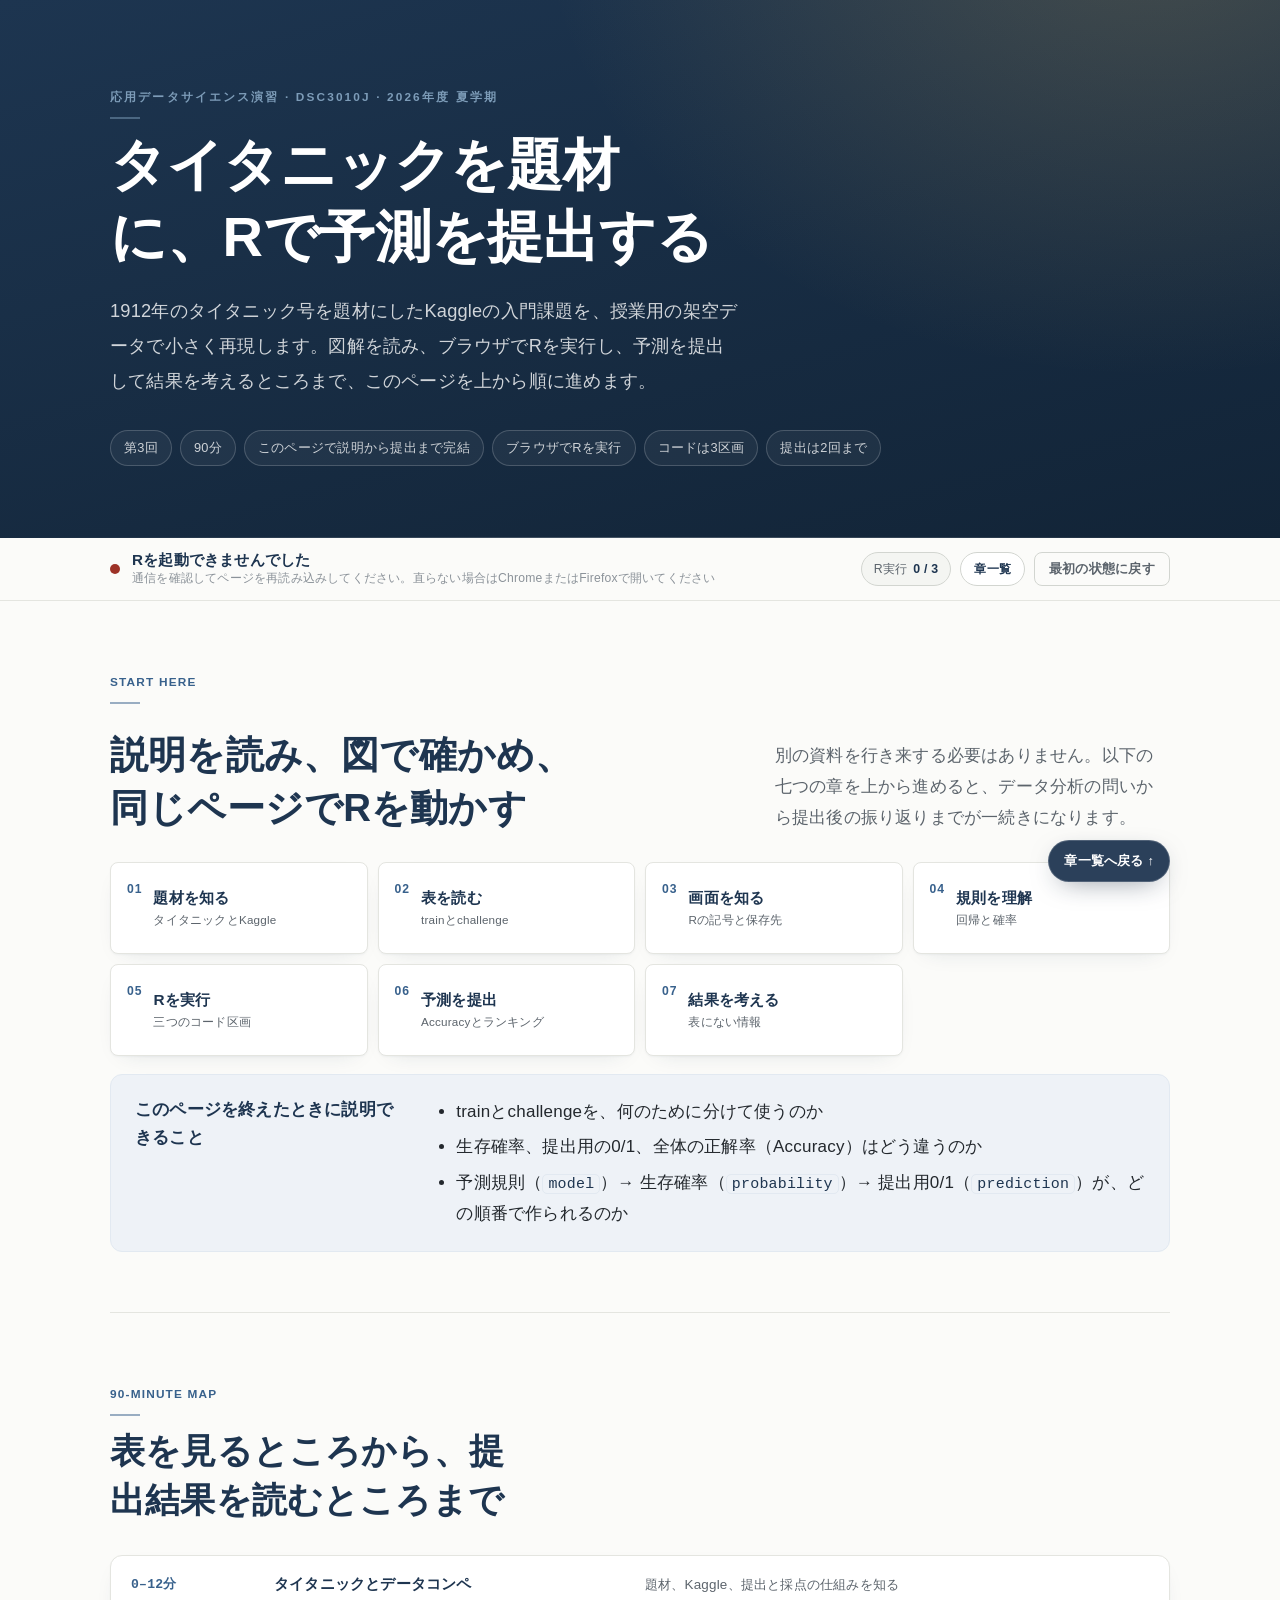
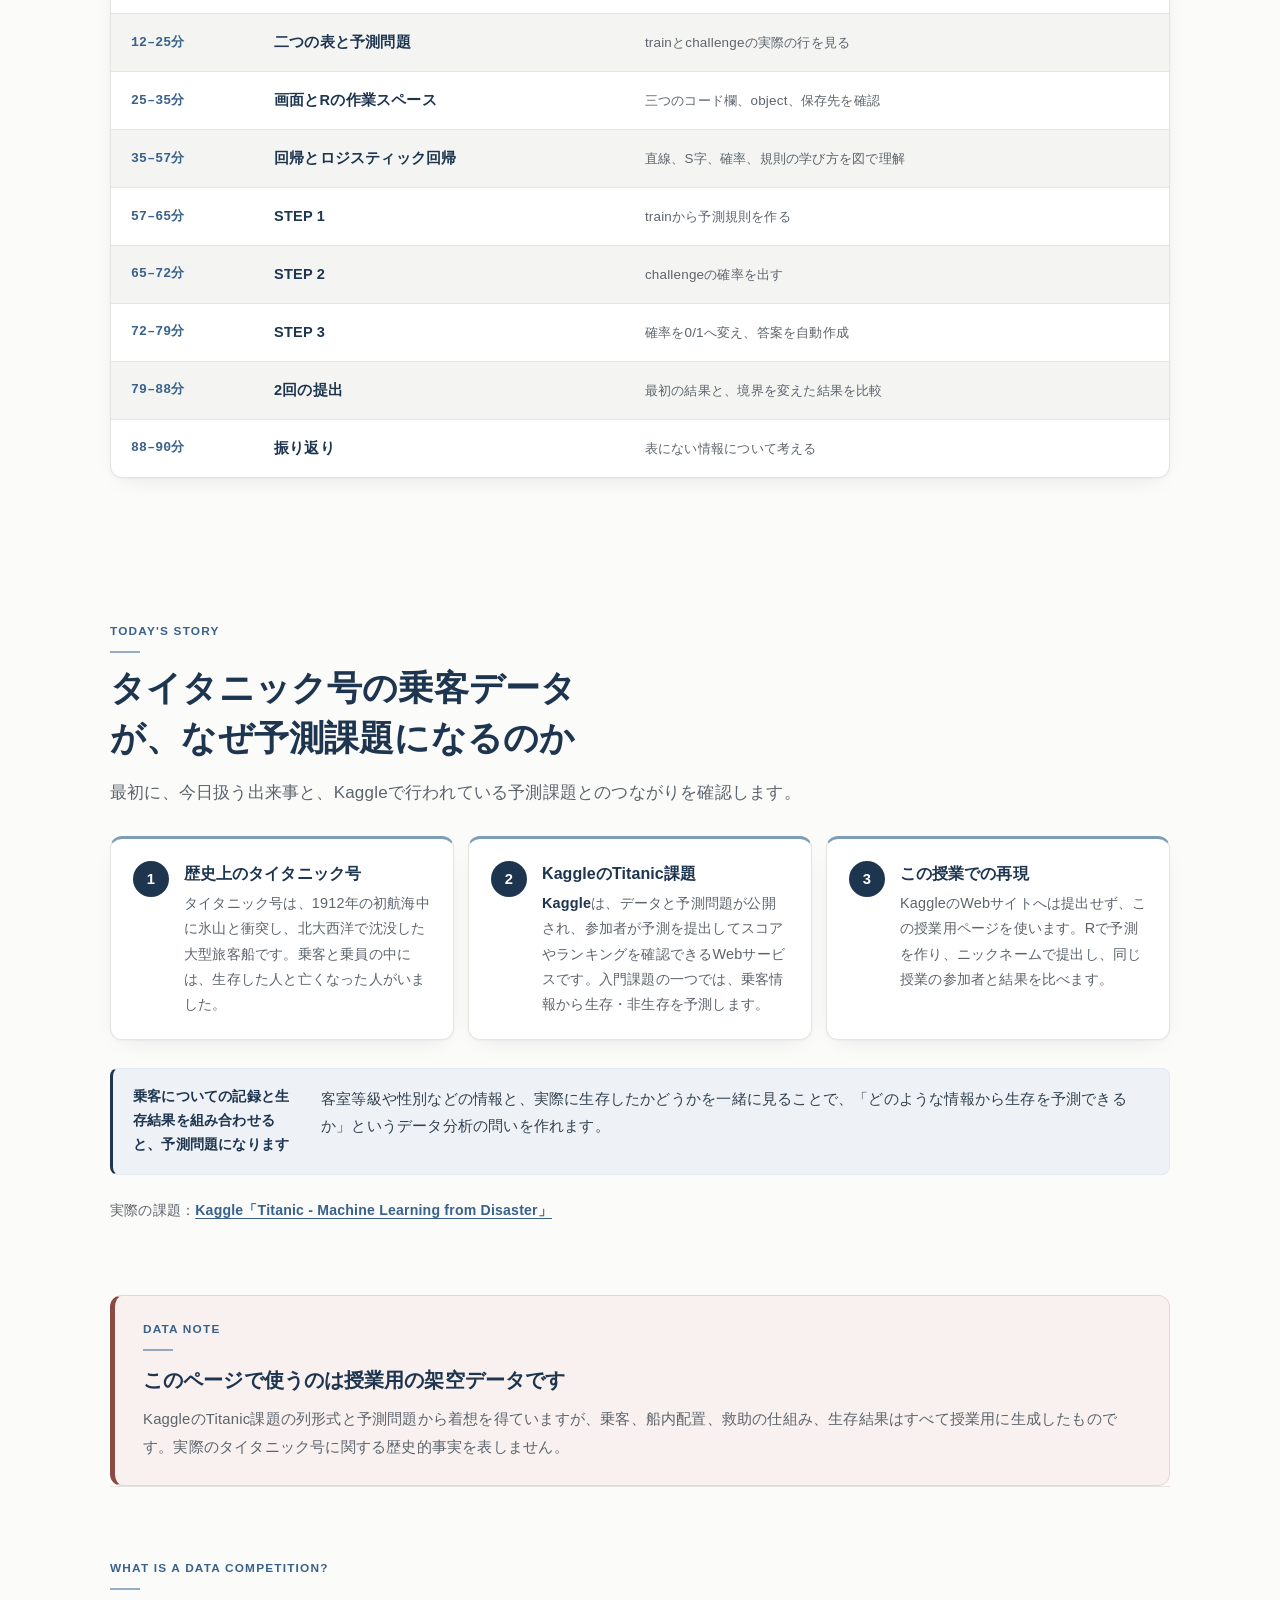
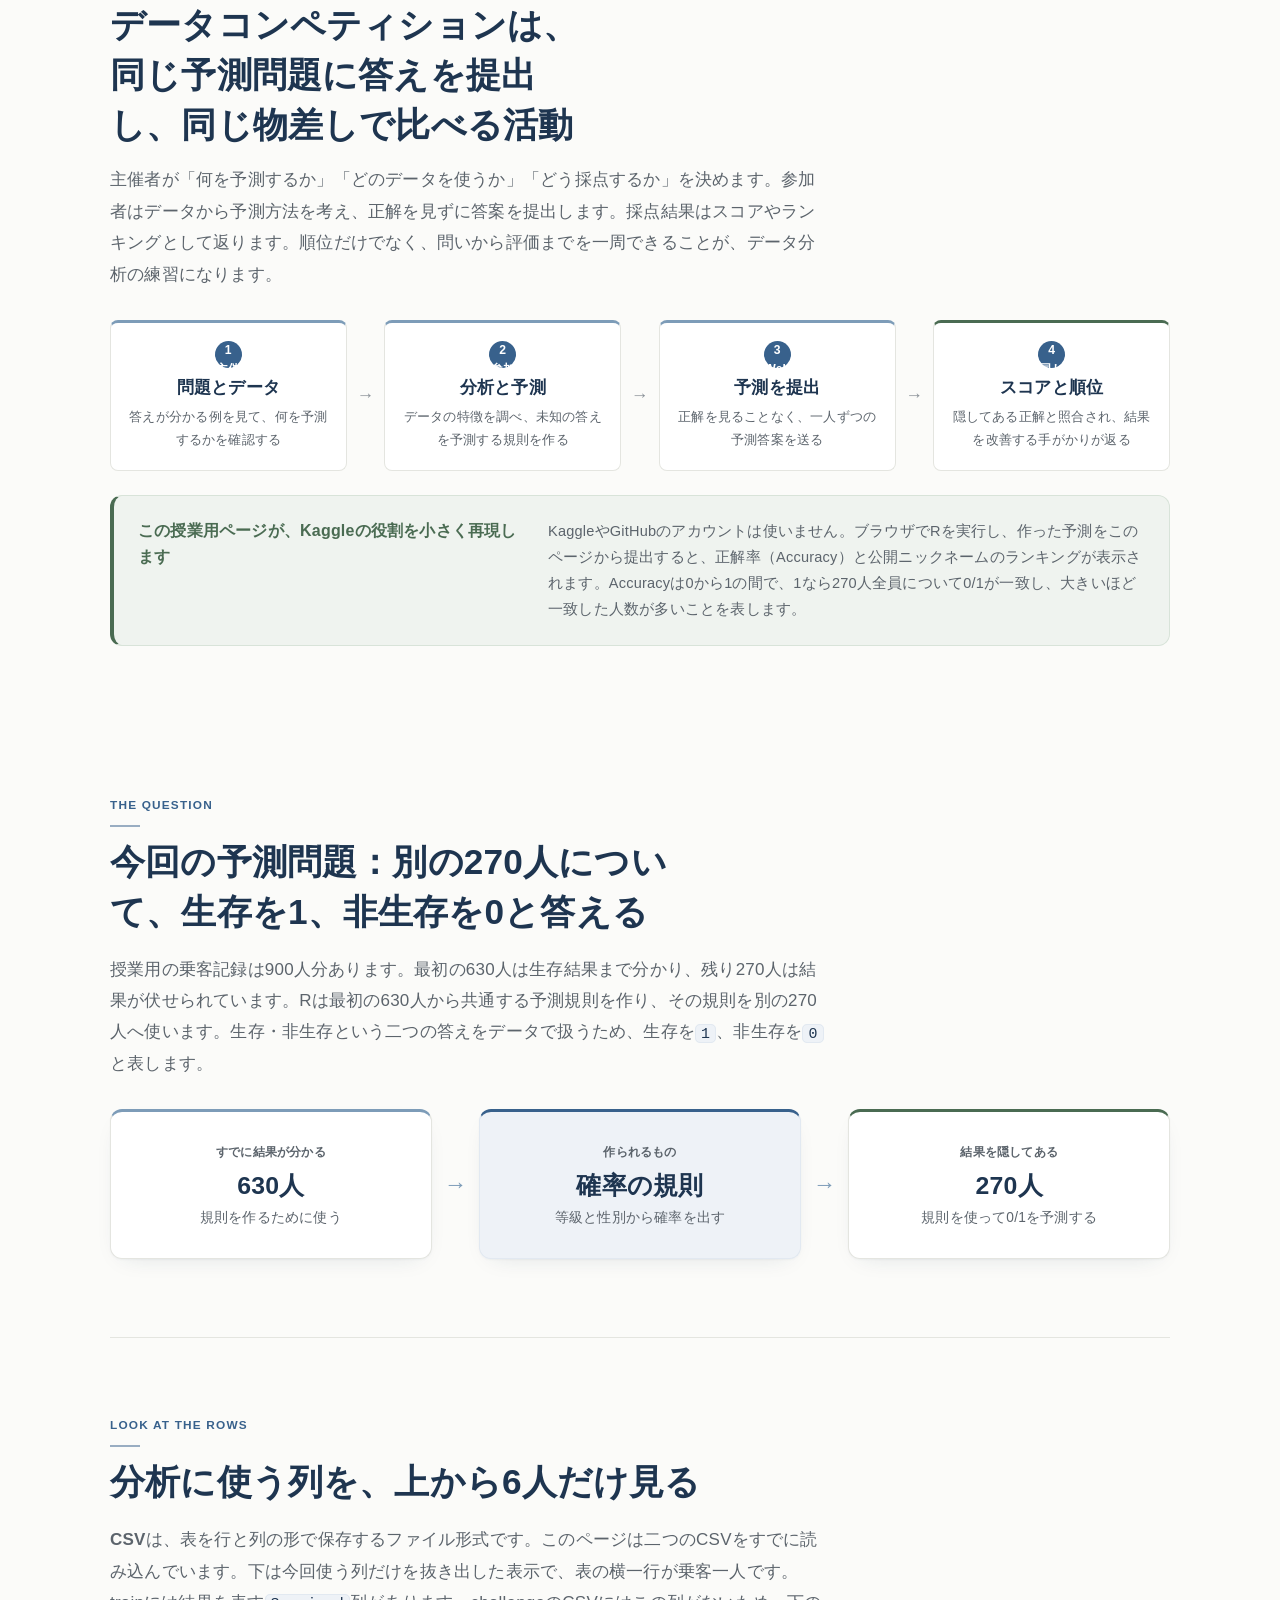
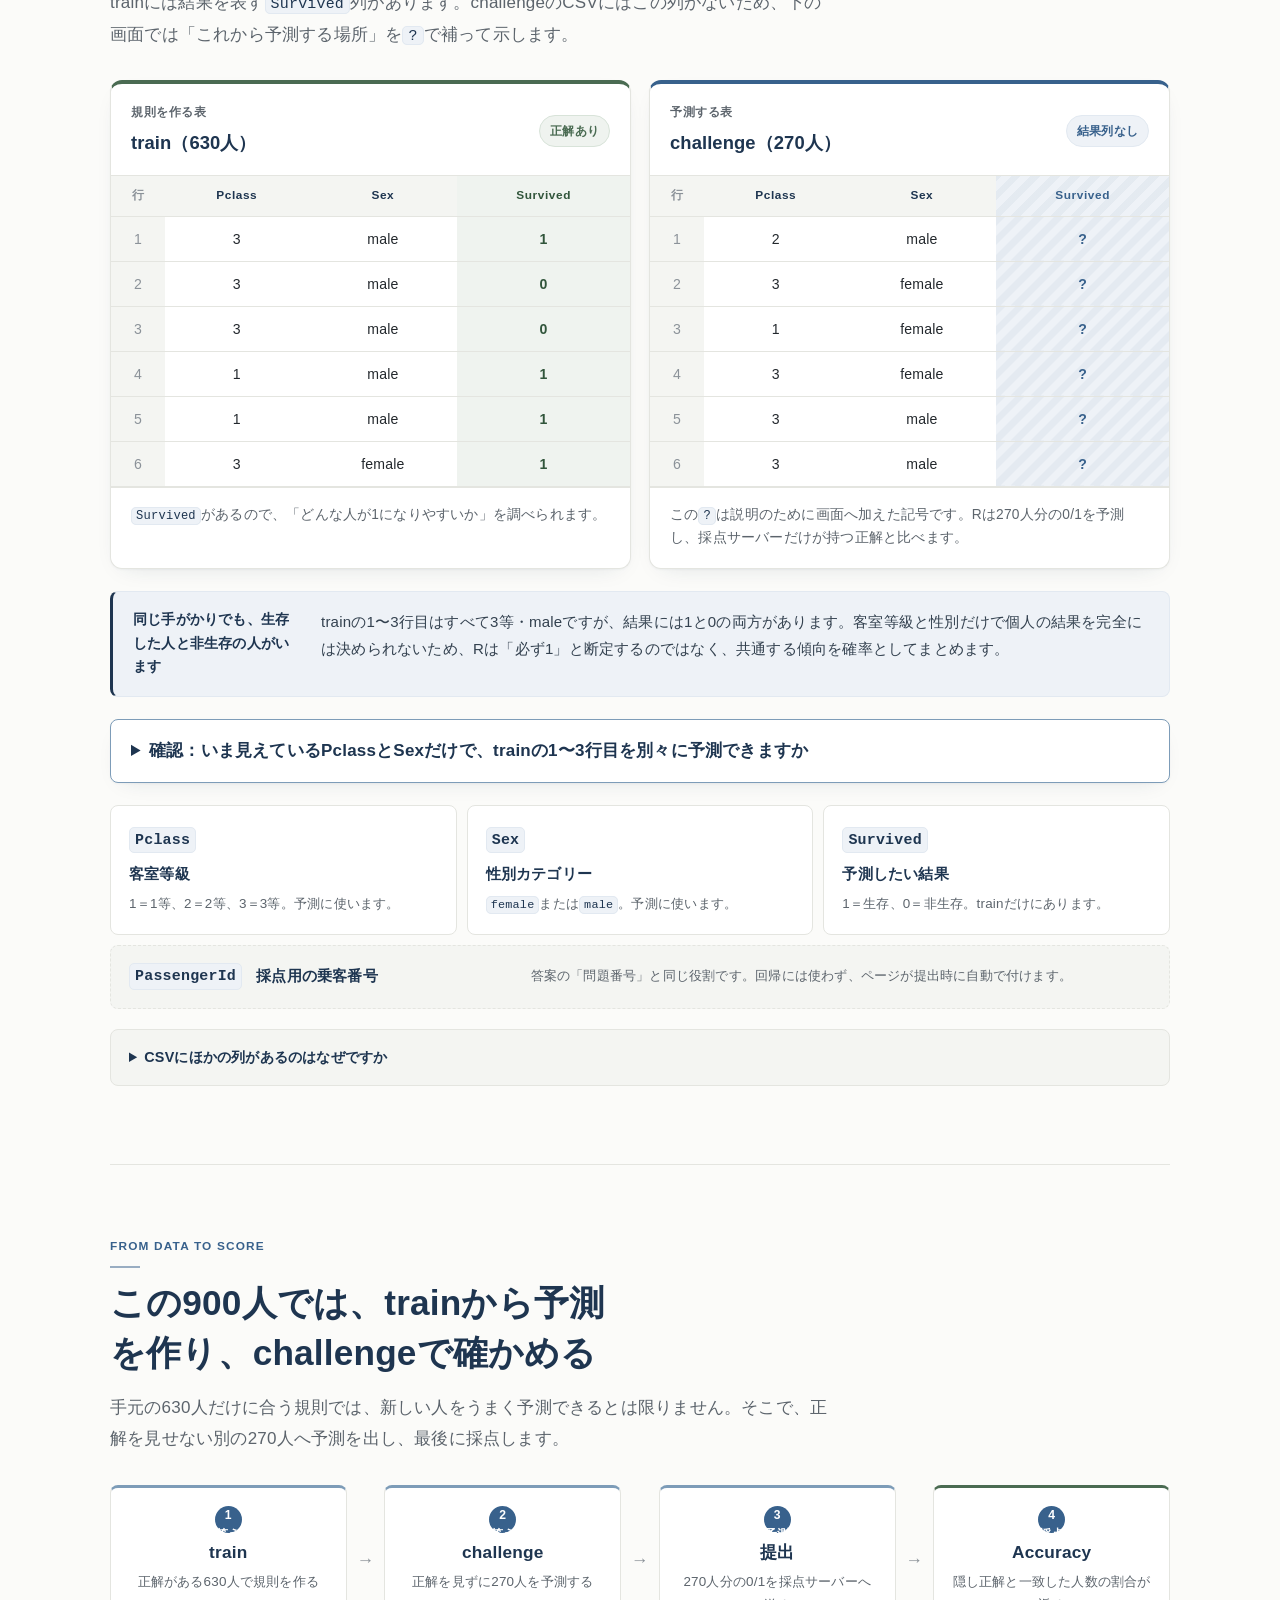
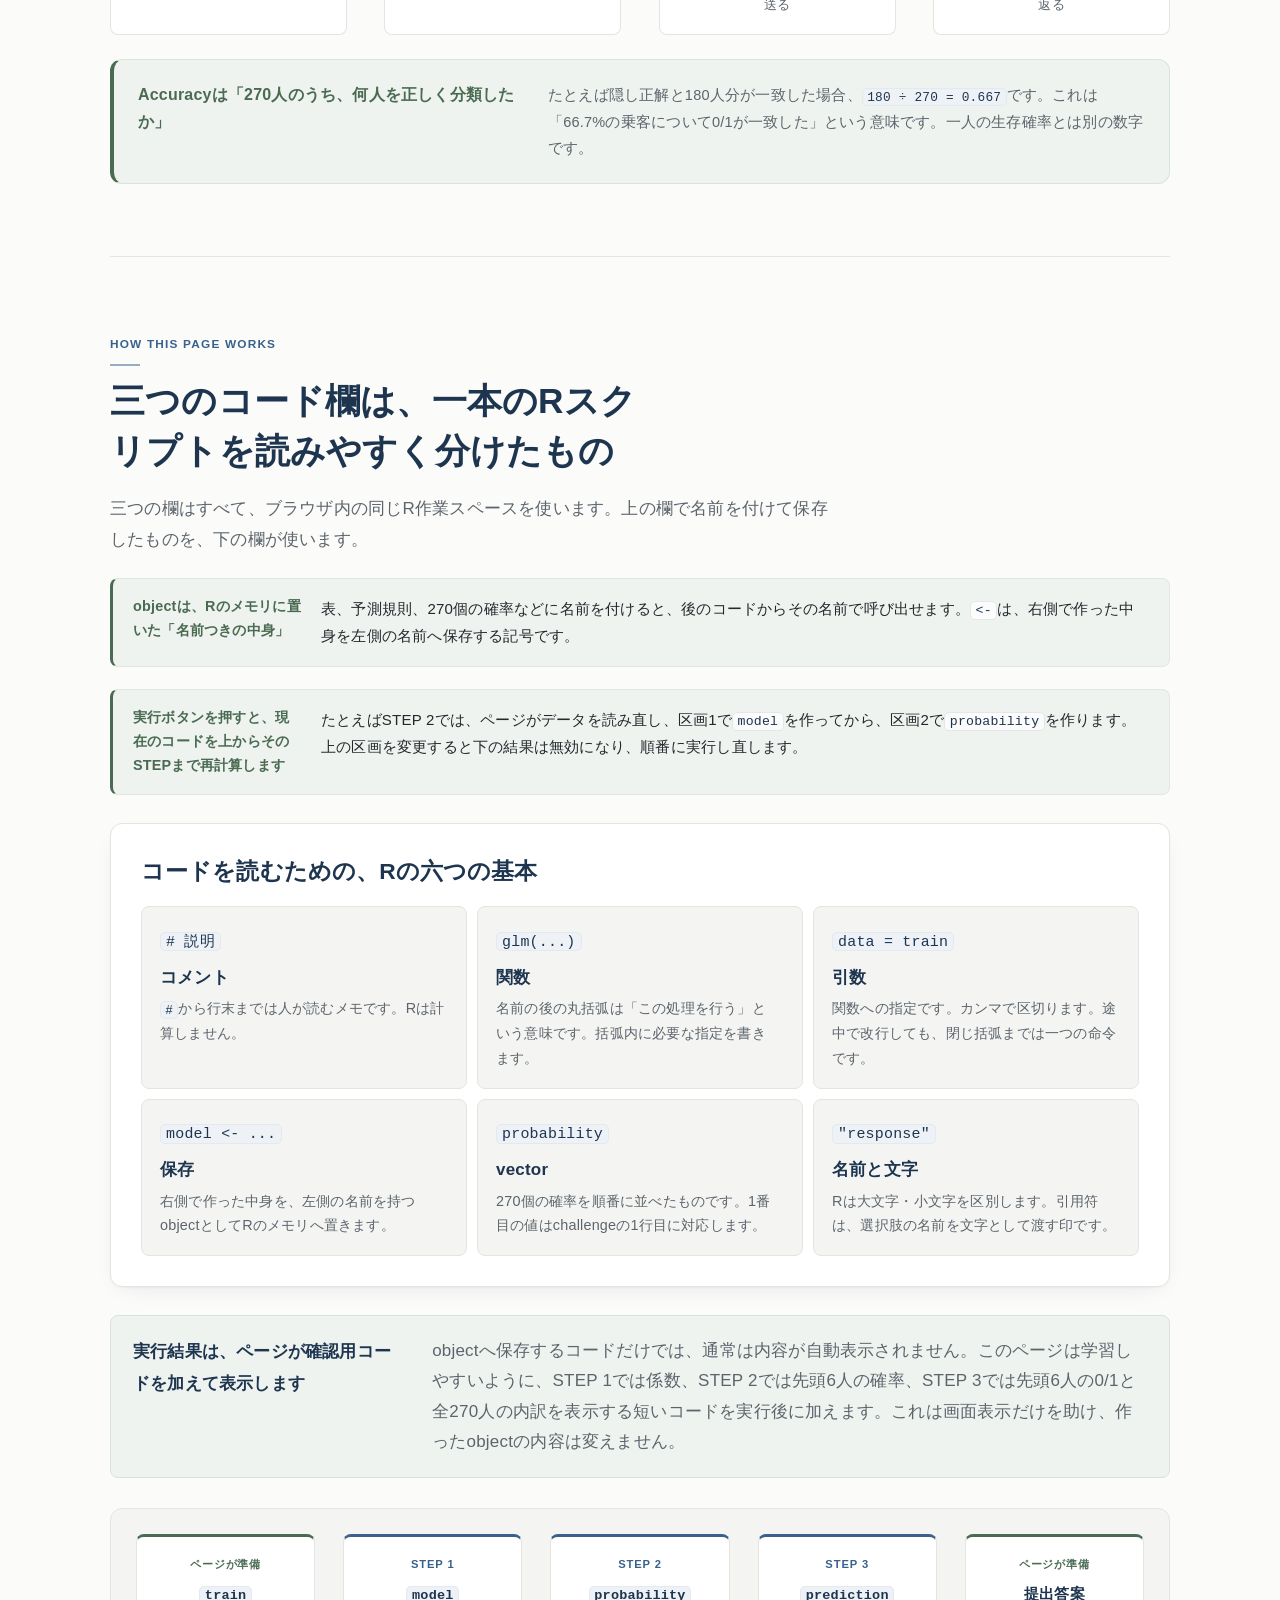
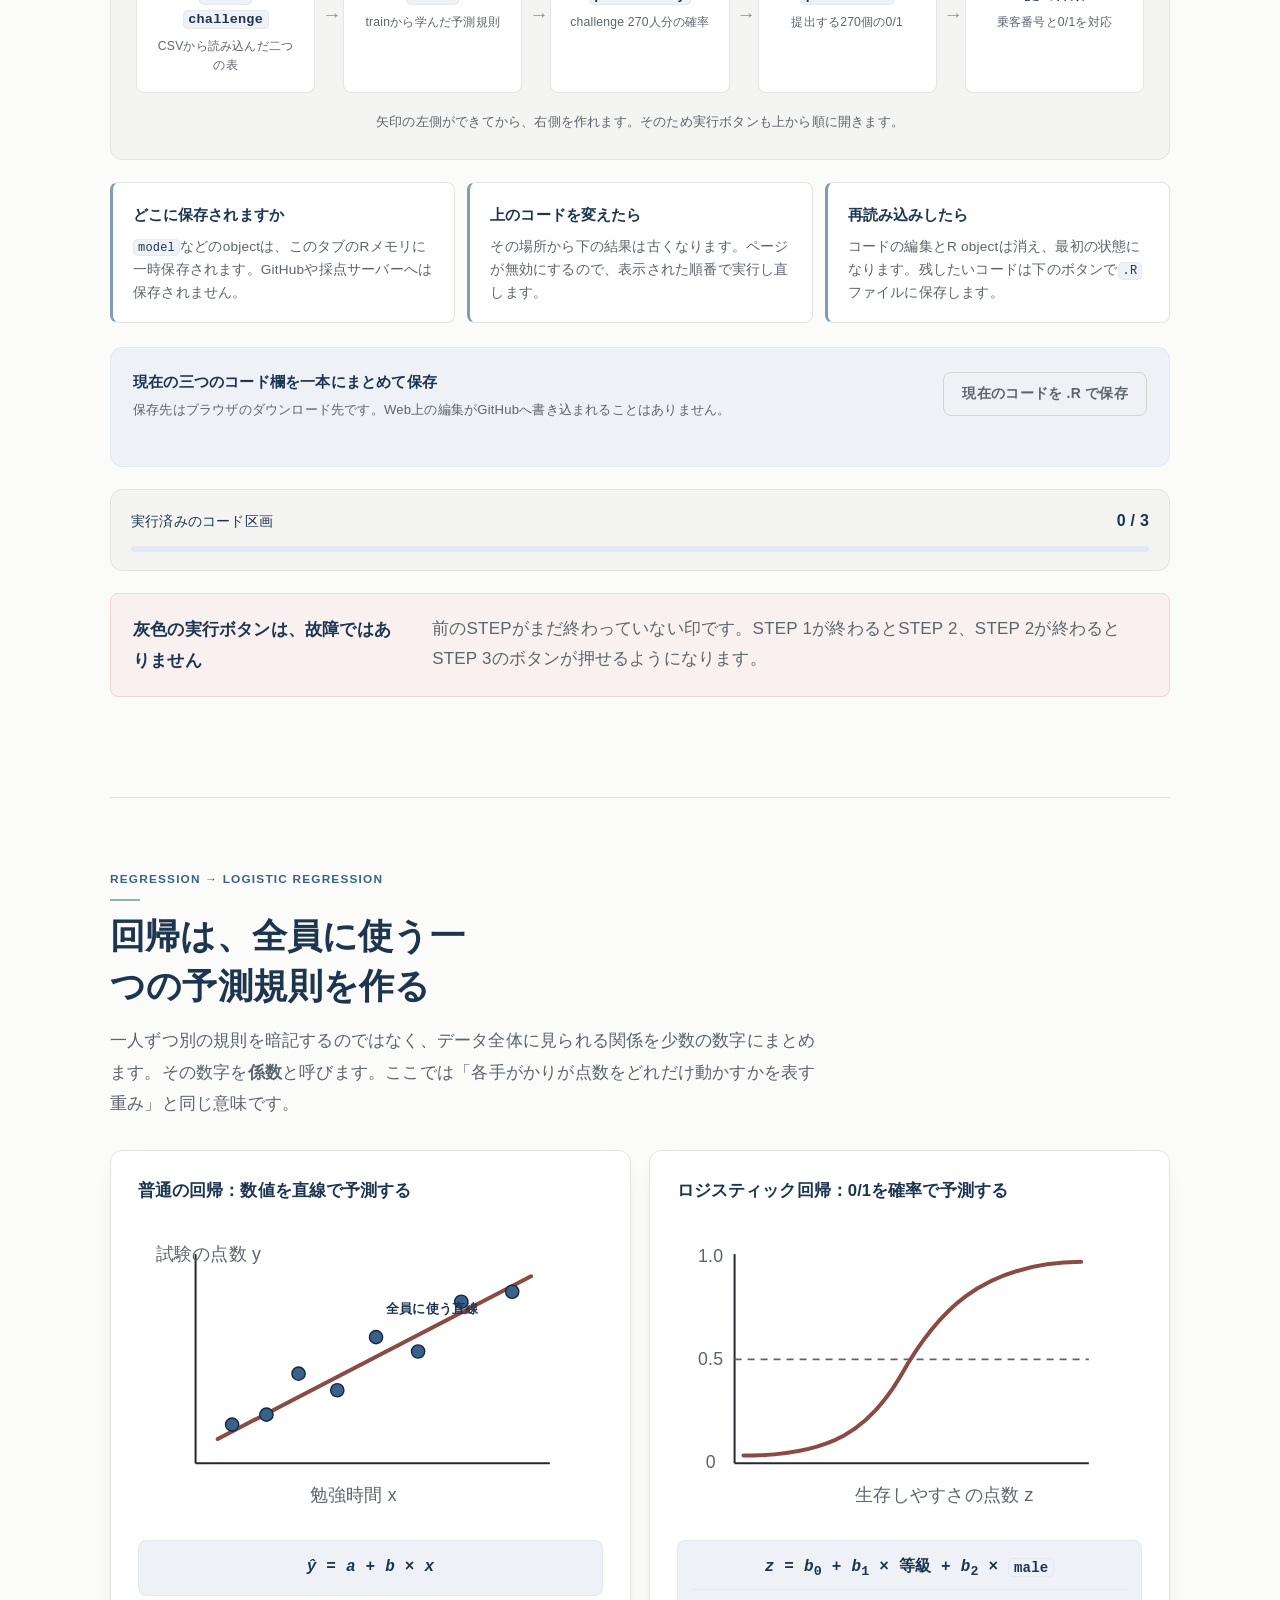
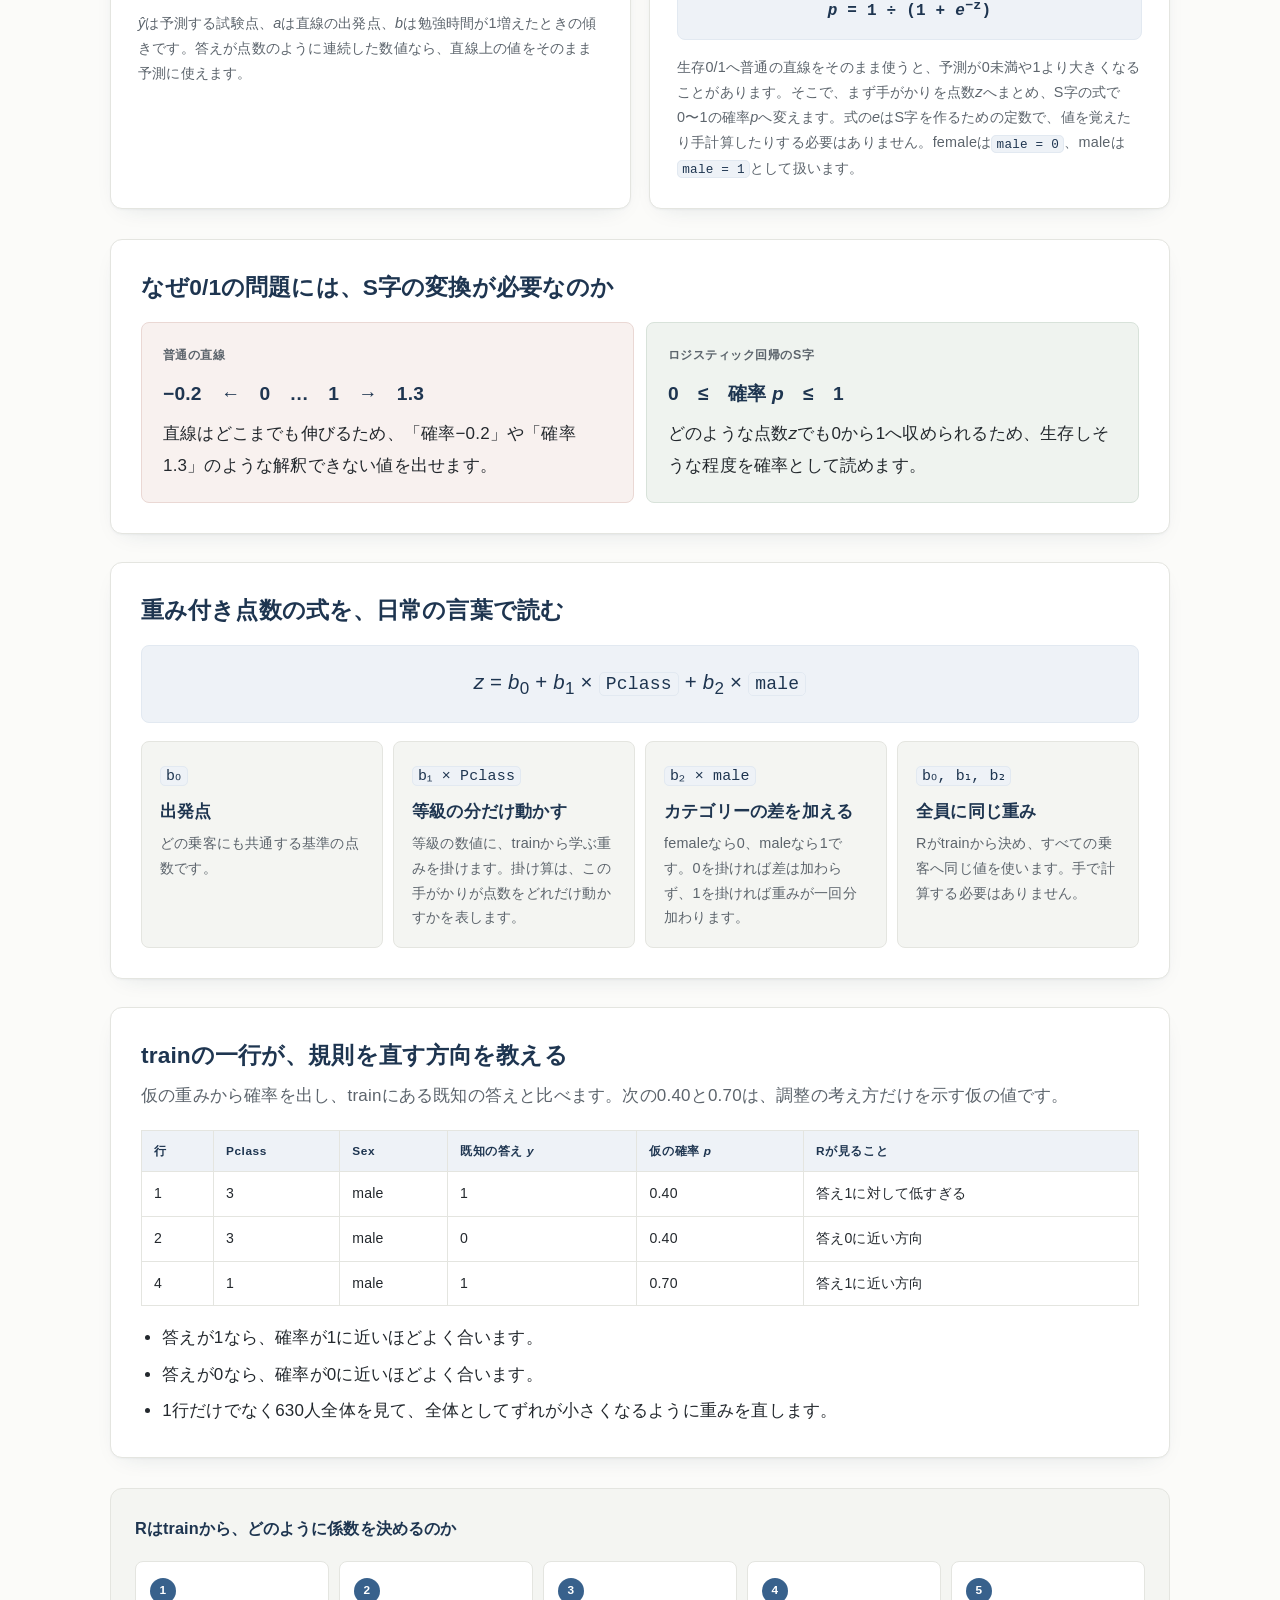
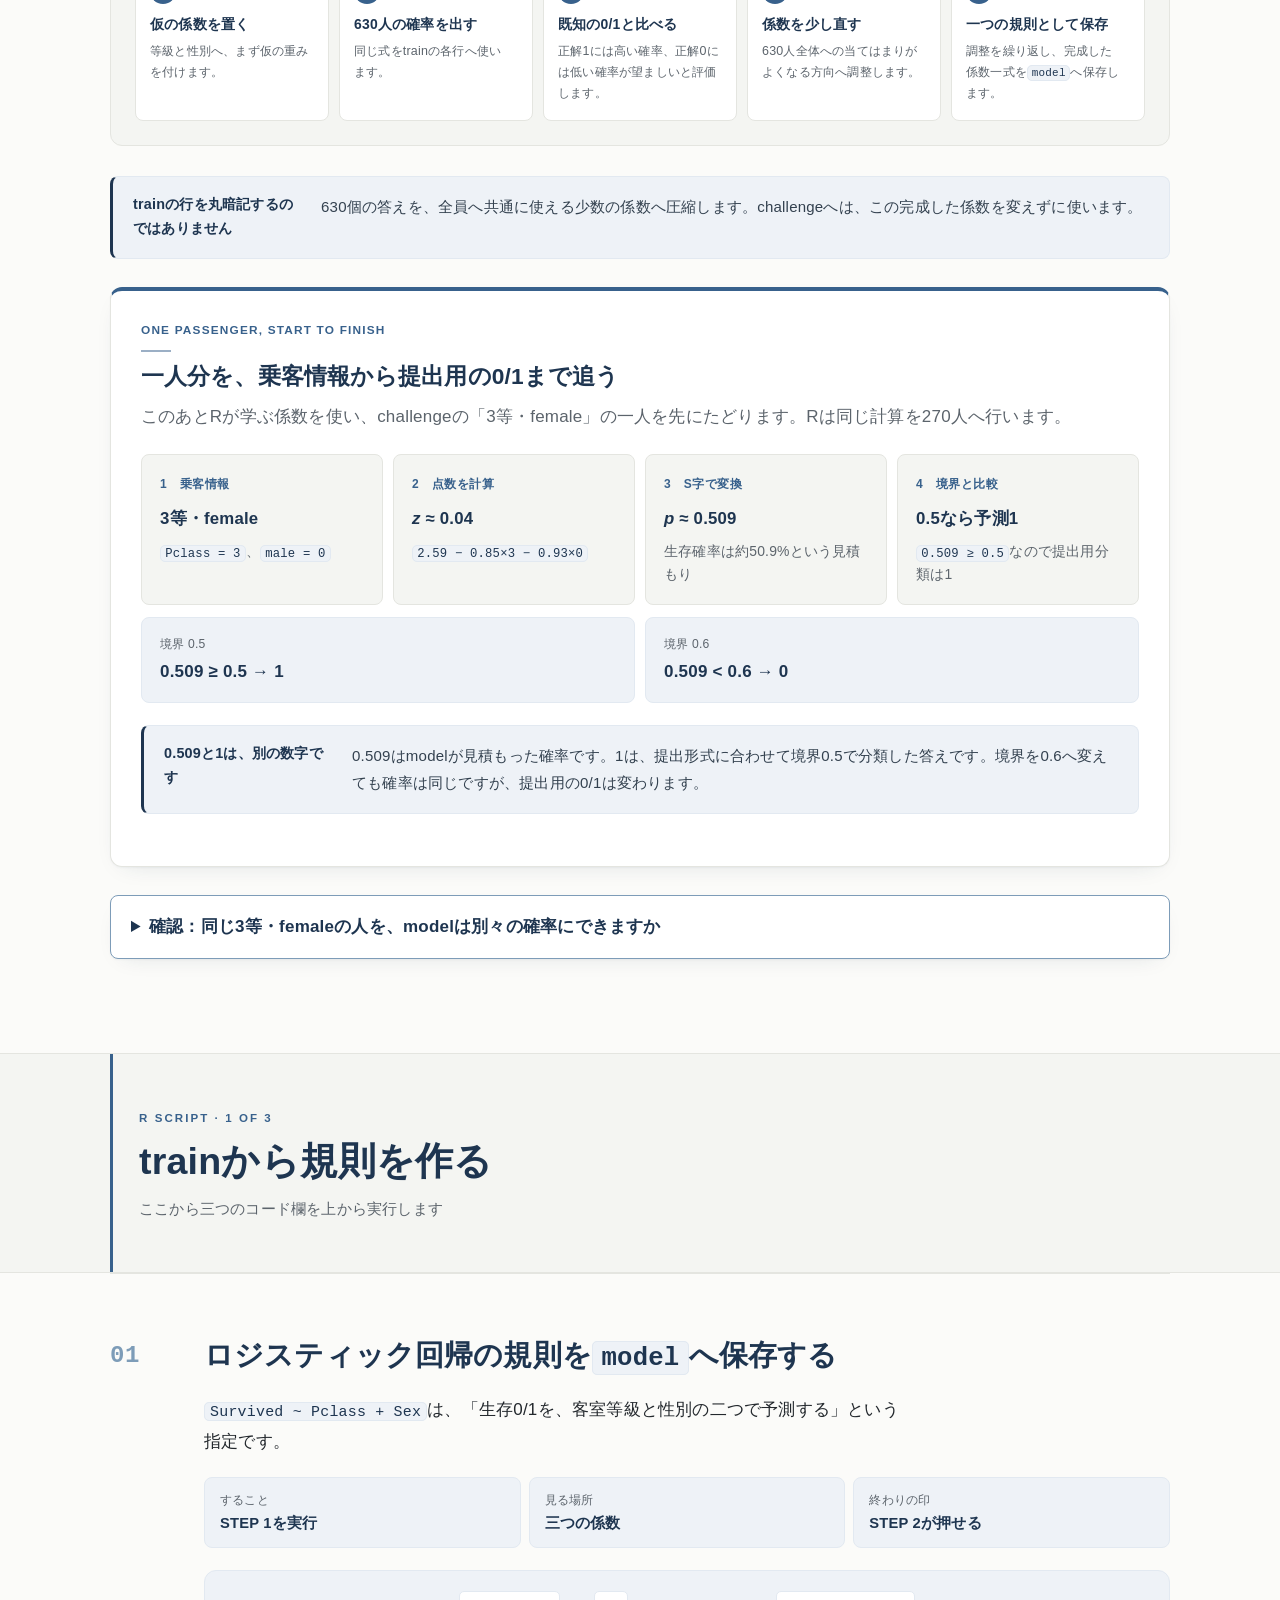
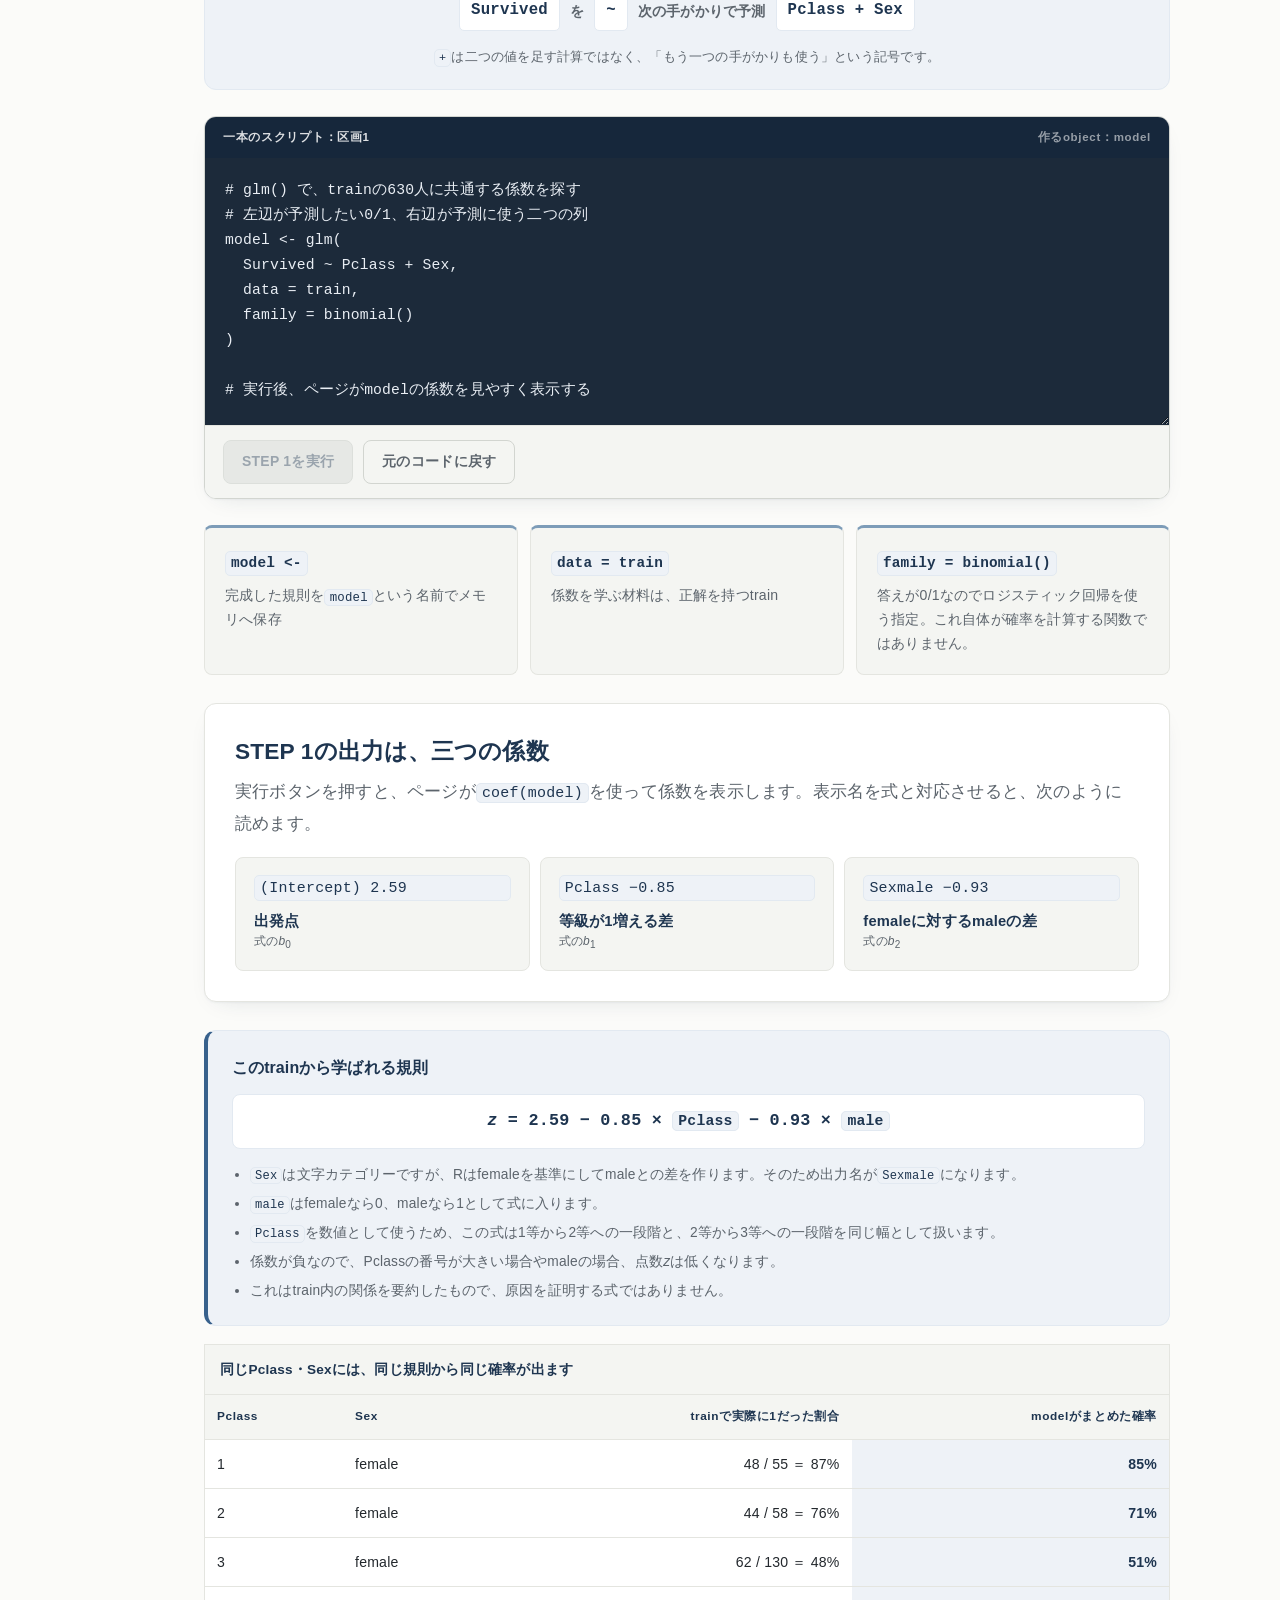
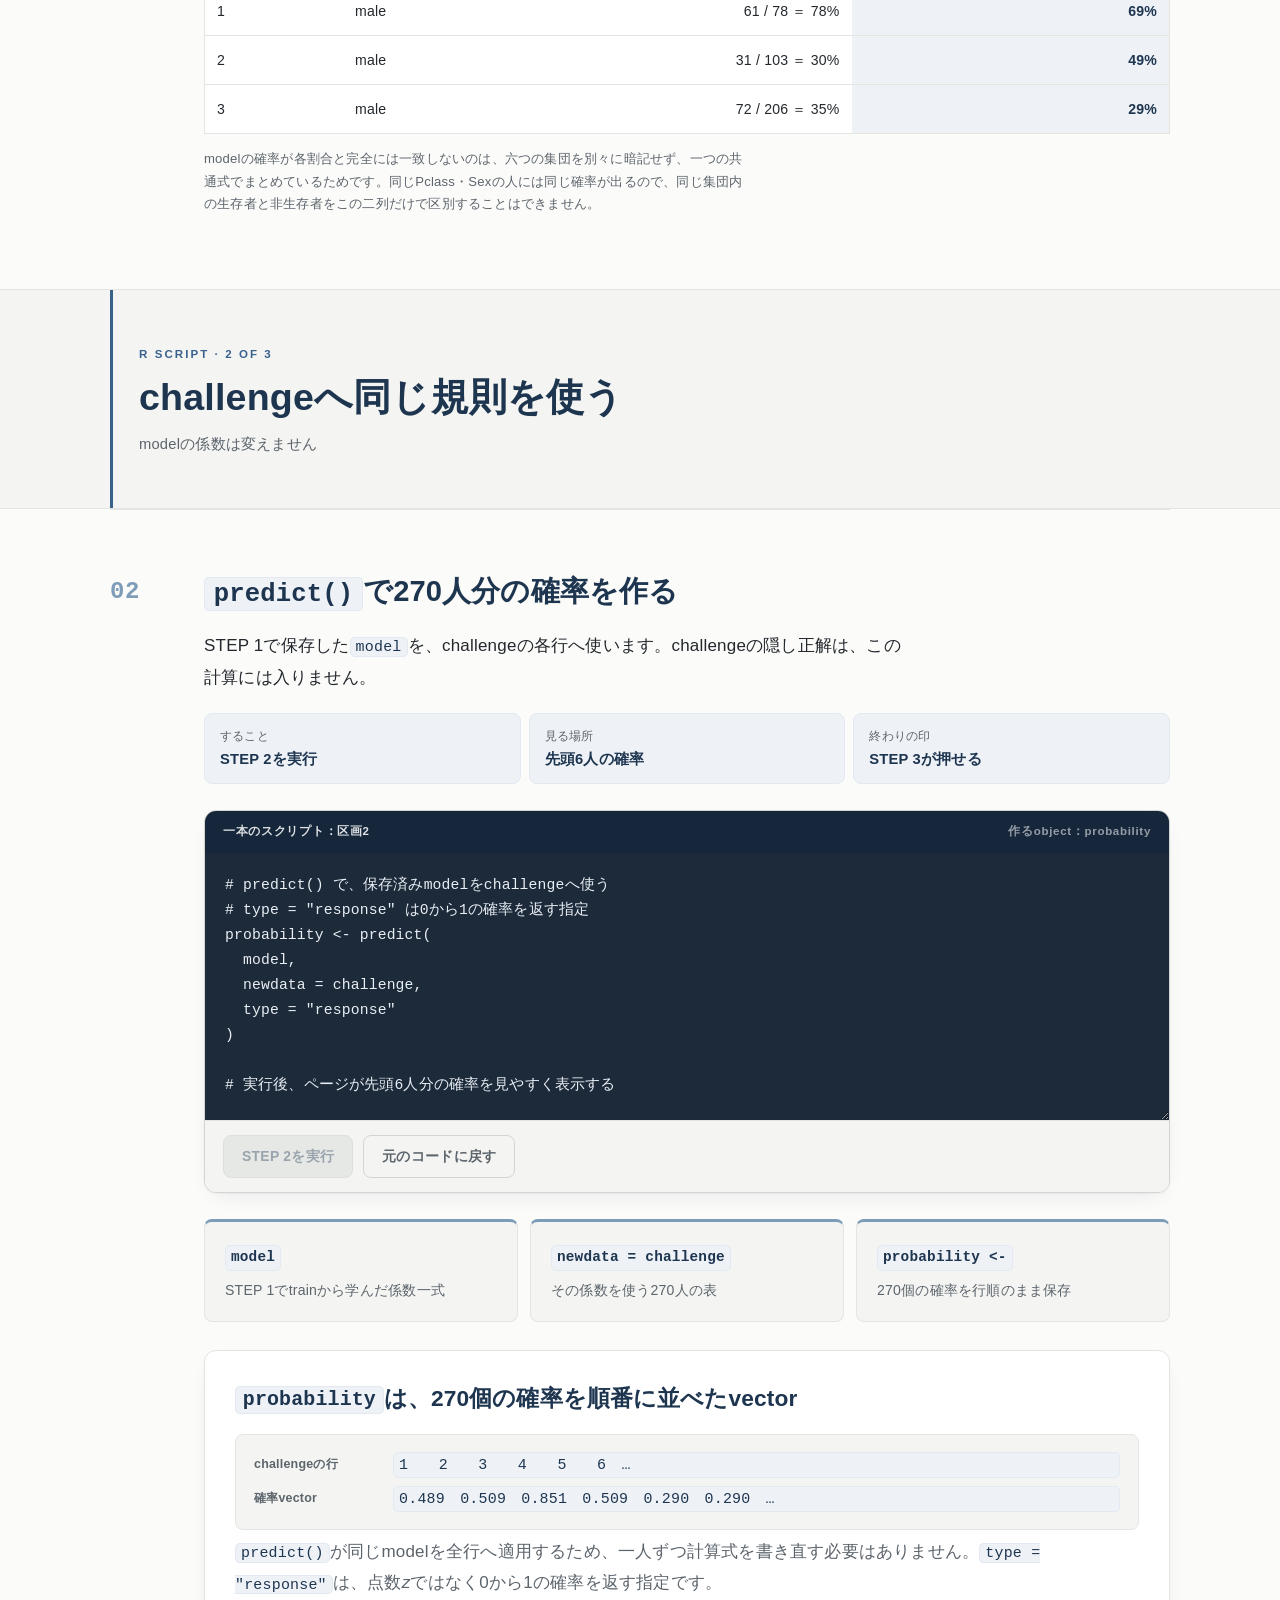
==== commit 2703a4de: "Make lecture page self-contained" ====
--- a/docs/index.html
+++ b/docs/index.html
@@ -3,10 +3,10 @@
 <head>
   <meta charset="utf-8">
   <meta name="viewport" content="width=device-width, initial-scale=1">
-  <meta name="description" content="タイタニックを題材にした授業用データコンペで、Rによる予測と提出までの流れを学ぶページ">
+  <meta name="description" content="タイタニックを題材に、データコンペ、回帰、ロジスティック回帰、Rでの予測、提出までを一つのページで学ぶ授業教材">
   <title>第3回｜タイタニックを題材にRでデータコンペ</title>
   <link rel="icon" href="data:image/svg+xml,%3Csvg xmlns='http://www.w3.org/2000/svg' viewBox='0 0 64 64'%3E%3Crect width='64' height='64' rx='12' fill='%230d3159'/%3E%3Ctext x='32' y='43' text-anchor='middle' font-family='Arial,sans-serif' font-size='34' font-weight='700' fill='white'%3ER%3C/text%3E%3C/svg%3E">
-  <link rel="stylesheet" href="styles.css?v=20260828-context1">
+  <link rel="stylesheet" href="styles.css?v=20260828-selfcontained1">
 </head>
 <body>
   <a class="skip-link" href="#main">本文へ移動</a>
@@ -15,8 +15,8 @@
     <div class="hero__inner">
       <p class="eyebrow">応用データサイエンス演習 · DSC3010J · 2026年度 夏学期</p>
       <h1>タイタニックを題材に、Rで予測を提出する</h1>
-      <p class="hero__lead">1912年のタイタニック号を題材にしたKaggleの入門課題を、授業用の架空データで小さく再現します。乗客情報から生存か非生存かを予測し、授業用ページへ提出してスコアを確かめます。</p>
-      <div class="hero__meta"><span>第3回</span><span>90分</span><span>ブラウザでRを実行</span><span>コードは3区画</span><span>提出は2回まで</span></div>
+      <p class="hero__lead">1912年のタイタニック号を題材にしたKaggleの入門課題を、授業用の架空データで小さく再現します。図解を読み、ブラウザでRを実行し、予測を提出して結果を考えるところまで、このページを上から順に進めます。</p>
+      <div class="hero__meta"><span>第3回</span><span>90分</span><span>このページで説明から提出まで完結</span><span>ブラウザでRを実行</span><span>コードは3区画</span><span>提出は2回まで</span></div>
     </div>
   </header>
 
@@ -26,12 +26,53 @@
         <span class="status-dot status-dot--loading" id="status-dot" aria-hidden="true"></span>
         <div><strong id="status-title">Rを準備中</strong><span id="status-detail">データを読み込んでいます</span></div>
       </div>
-      <button class="button button--quiet" id="restart-button" type="button">最初の状態に戻す</button>
+      <div class="runtime-actions"><span class="runtime-progress-label">R実行 <b id="runtime-completed-count">0 / 3</b></span><a class="runtime-map-link" href="#navigator-title">章一覧</a><button class="button button--quiet" id="restart-button" type="button">最初の状態に戻す</button></div>
     </div>
     <div class="runtime-bar__progress" aria-hidden="true"><i id="bar-progress-fill"></i></div>
   </div>
 
   <main id="main">
+    <nav class="lesson-navigator content-width" aria-labelledby="navigator-title">
+      <div class="lesson-navigator__intro">
+        <p class="section-label">START HERE</p>
+        <h2 id="navigator-title">説明を読み、図で確かめ、同じページでRを動かす</h2>
+        <p>別の資料を行き来する必要はありません。以下の七つの章を上から進めると、データ分析の問いから提出後の振り返りまでが一続きになります。</p>
+      </div>
+      <ol>
+        <li><a href="#story-title"><span>01</span><strong>題材を知る</strong><small>タイタニックとKaggle</small></a></li>
+        <li><a href="#data-first-title"><span>02</span><strong>表を読む</strong><small>trainとchallenge</small></a></li>
+        <li><a href="#workspace-title"><span>03</span><strong>画面を知る</strong><small>Rの記号と保存先</small></a></li>
+        <li><a href="#model-primer-title"><span>04</span><strong>規則を理解</strong><small>回帰と確率</small></a></li>
+        <li><a href="#c01-title"><span>05</span><strong>Rを実行</strong><small>三つのコード区画</small></a></li>
+        <li><a href="#submit-title"><span>06</span><strong>予測を提出</strong><small>Accuracyとランキング</small></a></li>
+        <li><a href="#reflection-title"><span>07</span><strong>結果を考える</strong><small>表にない情報</small></a></li>
+      </ol>
+      <div class="learning-goals">
+        <strong>このページを終えたときに説明できること</strong>
+        <ul>
+          <li>trainとchallengeを、何のために分けて使うのか</li>
+          <li>生存確率、提出用の0/1、全体の正解率（Accuracy）はどう違うのか</li>
+          <li>予測規則（<code>model</code>）→ 生存確率（<code>probability</code>）→ 提出用0/1（<code>prediction</code>）が、どの順番で作られるのか</li>
+        </ul>
+      </div>
+    </nav>
+
+    <section class="pipeline-overview content-width" aria-labelledby="pipeline-title">
+      <p class="section-label">90-MINUTE MAP</p>
+      <h2 id="pipeline-title">表を見るところから、提出結果を読むところまで</h2>
+      <ol class="class-route">
+        <li><time>0–12分</time><strong>タイタニックとデータコンペ</strong><span>題材、Kaggle、提出と採点の仕組みを知る</span></li>
+        <li><time>12–25分</time><strong>二つの表と予測問題</strong><span>trainとchallengeの実際の行を見る</span></li>
+        <li><time>25–35分</time><strong>画面とRの作業スペース</strong><span>三つのコード欄、object、保存先を確認</span></li>
+        <li><time>35–57分</time><strong>回帰とロジスティック回帰</strong><span>直線、S字、確率、規則の学び方を図で理解</span></li>
+        <li><time>57–65分</time><strong>STEP 1</strong><span>trainから予測規則を作る</span></li>
+        <li><time>65–72分</time><strong>STEP 2</strong><span>challengeの確率を出す</span></li>
+        <li><time>72–79分</time><strong>STEP 3</strong><span>確率を0/1へ変え、答案を自動作成</span></li>
+        <li><time>79–88分</time><strong>2回の提出</strong><span>最初の結果と、境界を変えた結果を比較</span></li>
+        <li><time>88–90分</time><strong>振り返り</strong><span>表にない情報について考える</span></li>
+      </ol>
+    </section>
+
     <section class="beginner-start content-width" aria-labelledby="story-title">
       <p class="section-label">TODAY'S STORY</p>
       <h2 id="story-title">タイタニック号の乗客データが、なぜ予測課題になるのか</h2>
@@ -41,6 +82,7 @@
         <article><span>2</span><h3>KaggleのTitanic課題</h3><p><strong>Kaggle</strong>は、データと予測問題が公開され、参加者が予測を提出してスコアやランキングを確認できるWebサービスです。入門課題の一つでは、乗客情報から生存・非生存を予測します。</p></article>
         <article><span>3</span><h3>この授業での再現</h3><p>KaggleのWebサイトへは提出せず、この授業用ページを使います。Rで予測を作り、ニックネームで提出し、同じ授業の参加者と結果を比べます。</p></article>
       </div>
+      <div class="takeaway"><strong>乗客についての記録と生存結果を組み合わせると、予測問題になります</strong><span>客室等級や性別などの情報と、実際に生存したかどうかを一緒に見ることで、「どのような情報から生存を予測できるか」というデータ分析の問いを作れます。</span></div>
       <p class="context-source">実際の課題：<a href="https://www.kaggle.com/competitions/titanic" target="_blank" rel="noreferrer">Kaggle「Titanic - Machine Learning from Disaster」</a></p>
     </section>
 
@@ -62,7 +104,7 @@
         <article><span>3　Webサイトへ送る</span><strong>予測を提出</strong><p>正解を見ることなく、一人ずつの予測答案を送る</p></article><i aria-hidden="true">→</i>
         <article><span>4　同じ基準で返る</span><strong>スコアと順位</strong><p>隠してある正解と照合され、結果を改善する手がかりが返る</p></article>
       </div>
-      <div class="accuracy-explained"><strong>この授業用ページが、Kaggleの役割を小さく再現します</strong><p>KaggleやGitHubのアカウントは使いません。ブラウザでRを実行し、作った予測をこのページから提出すると、Accuracyと公開ニックネームのランキングが表示されます。</p></div>
+      <div class="accuracy-explained"><strong>この授業用ページが、Kaggleの役割を小さく再現します</strong><p>KaggleやGitHubのアカウントは使いません。ブラウザでRを実行し、作った予測をこのページから提出すると、正解率（Accuracy）と公開ニックネームのランキングが表示されます。Accuracyは0から1の間で、1なら270人全員について0/1が一致し、大きいほど一致した人数が多いことを表します。</p></div>
     </section>
 
     <section class="question-intro content-width" aria-labelledby="question-title">
@@ -79,7 +121,7 @@
     <section class="data-first content-width" aria-labelledby="data-first-title">
       <p class="section-label">LOOK AT THE ROWS</p>
       <h2 id="data-first-title">分析に使う列を、上から6人だけ見る</h2>
-      <p>CSVから今回使う列だけを抜き出した表示です。表の横一行が乗客一人です。trainには結果を表す<code>Survived</code>列があります。challengeのCSVにはこの列がないため、下の画面では「これから予測する場所」を<code>?</code>で補って示します。</p>
+      <p><strong>CSV</strong>は、表を行と列の形で保存するファイル形式です。このページは二つのCSVをすでに読み込んでいます。下は今回使う列だけを抜き出した表示で、表の横一行が乗客一人です。trainには結果を表す<code>Survived</code>列があります。challengeのCSVにはこの列がないため、下の画面では「これから予測する場所」を<code>?</code>で補って示します。</p>
       <div class="data-preview-grid">
         <article class="data-preview-card data-preview-card--train">
           <div class="data-preview-card__head"><div><span>規則を作る表</span><h3>train（630人）</h3></div><strong>正解あり</strong></div>
@@ -112,6 +154,8 @@
           <p>この<code>?</code>は説明のために画面へ加えた記号です。Rは270人分の0/1を予測し、採点サーバーだけが持つ正解と比べます。</p>
         </article>
       </div>
+      <div class="takeaway"><strong>同じ手がかりでも、生存した人と非生存の人がいます</strong><span>trainの1〜3行目はすべて3等・maleですが、結果には1と0の両方があります。客室等級と性別だけで個人の結果を完全には決められないため、Rは「必ず1」と断定するのではなく、共通する傾向を確率としてまとめます。</span></div>
+      <details class="knowledge-check"><summary>確認：いま見えているPclassとSexだけで、trainの1〜3行目を別々に予測できますか</summary><p><strong>できません。</strong>三人とも3等・maleなので、この二列だけを使う同じ規則からは同じ確率が出ます。それでも結果は1、0、0と異なるため、表に記録されていない違いがある可能性を考える必要があります。</p></details>
       <div class="minimal-dictionary">
         <article><code>Pclass</code><strong>客室等級</strong><p>1＝1等、2＝2等、3＝3等。予測に使います。</p></article>
         <article><code>Sex</code><strong>性別カテゴリー</strong><p><code>female</code>または<code>male</code>。予測に使います。</p></article>
@@ -140,6 +184,18 @@
       <p class="section-lead">三つの欄はすべて、ブラウザ内の同じR作業スペースを使います。上の欄で名前を付けて保存したものを、下の欄が使います。</p>
       <div class="explanation"><strong>objectは、Rのメモリに置いた「名前つきの中身」</strong><span>表、予測規則、270個の確率などに名前を付けると、後のコードからその名前で呼び出せます。<code>&lt;-</code>は、右側で作った中身を左側の名前へ保存する記号です。</span></div>
       <div class="explanation"><strong>実行ボタンを押すと、現在のコードを上からそのSTEPまで再計算します</strong><span>たとえばSTEP 2では、ページがデータを読み直し、区画1で<code>model</code>を作ってから、区画2で<code>probability</code>を作ります。上の区画を変更すると下の結果は無効になり、順番に実行し直します。</span></div>
+      <div class="r-basics" aria-labelledby="r-basics-title">
+        <h3 id="r-basics-title">コードを読むための、Rの六つの基本</h3>
+        <div>
+          <article><code># 説明</code><strong>コメント</strong><p><code>#</code>から行末までは人が読むメモです。Rは計算しません。</p></article>
+          <article><code>glm(...)</code><strong>関数</strong><p>名前の後の丸括弧は「この処理を行う」という意味です。括弧内に必要な指定を書きます。</p></article>
+          <article><code>data = train</code><strong>引数</strong><p>関数への指定です。カンマで区切ります。途中で改行しても、閉じ括弧までは一つの命令です。</p></article>
+          <article><code>model &lt;- ...</code><strong>保存</strong><p>右側で作った中身を、左側の名前を持つobjectとしてRのメモリへ置きます。</p></article>
+          <article><code>probability</code><strong>vector</strong><p>270個の確率を順番に並べたものです。1番目の値はchallengeの1行目に対応します。</p></article>
+          <article><code>"response"</code><strong>名前と文字</strong><p>Rは大文字・小文字を区別します。引用符は、選択肢の名前を文字として渡す印です。</p></article>
+        </div>
+      </div>
+      <div class="page-assisted-output"><strong>実行結果は、ページが確認用コードを加えて表示します</strong><p>objectへ保存するコードだけでは、通常は内容が自動表示されません。このページは学習しやすいように、STEP 1では係数、STEP 2では先頭6人の確率、STEP 3では先頭6人の0/1と全270人の内訳を表示する短いコードを実行後に加えます。これは画面表示だけを助け、作ったobjectの内容は変えません。</p></div>
       <figure class="workspace-flow" aria-labelledby="workspace-caption">
         <ol>
           <li class="workspace-flow__prepared"><span>ページが準備</span><strong><code>train</code><br><code>challenge</code></strong><small>CSVから読み込んだ二つの表</small></li>
@@ -164,28 +220,13 @@
         <div class="progress-panel__labels"><span>実行済みのコード区画</span><strong><span id="completed-count">0</span> / <span id="total-count">3</span></strong></div>
         <div class="progress-track" aria-hidden="true"><div class="progress-fill" id="progress-fill"></div></div>
       </div>
-    </section>
-
-    <section class="pipeline-overview content-width" aria-labelledby="pipeline-title">
-      <p class="section-label">90-MINUTE MAP</p>
-      <h2 id="pipeline-title">表を見るところから、提出結果を読むところまで</h2>
-      <ol class="class-route">
-        <li><time>0–12分</time><strong>タイタニックとデータコンペ</strong><span>題材、Kaggle、提出と採点の仕組みを知る</span></li>
-        <li><time>12–25分</time><strong>二つの表と予測問題</strong><span>trainとchallengeの実際の行を見る</span></li>
-        <li><time>25–35分</time><strong>画面とRの作業スペース</strong><span>三つのコード欄、object、保存先を確認</span></li>
-        <li><time>35–57分</time><strong>回帰とロジスティック回帰</strong><span>直線、S字、確率、規則の学び方を図で理解</span></li>
-        <li><time>57–65分</time><strong>STEP 1</strong><span>trainから予測規則を作る</span></li>
-        <li><time>65–72分</time><strong>STEP 2</strong><span>challengeの確率を出す</span></li>
-        <li><time>72–79分</time><strong>STEP 3</strong><span>確率を0/1へ変え、答案を自動作成</span></li>
-        <li><time>79–88分</time><strong>2回の提出</strong><span>最初の結果と、境界を変えた結果を比較</span></li>
-        <li><time>88–90分</time><strong>振り返り</strong><span>表にない情報について考える</span></li>
-      </ol>
+      <div class="button-state-note"><strong>灰色の実行ボタンは、故障ではありません</strong><span>前のSTEPがまだ終わっていない印です。STEP 1が終わるとSTEP 2、STEP 2が終わるとSTEP 3のボタンが押せるようになります。</span></div>
     </section>
 
     <section class="model-primer content-width" aria-labelledby="model-primer-title">
       <p class="section-label">REGRESSION → LOGISTIC REGRESSION</p>
       <h2 id="model-primer-title">回帰は、全員に使う一つの予測規則を作る</h2>
-      <p class="model-primer__lead">一人ずつ別の規則を暗記するのではなく、データ全体に見られる関係を少数の数字にまとめます。その数字を<strong>係数</strong>と呼びます。</p>
+      <p class="model-primer__lead">一人ずつ別の規則を暗記するのではなく、データ全体に見られる関係を少数の数字にまとめます。その数字を<strong>係数</strong>と呼びます。ここでは「各手がかりが点数をどれだけ動かすかを表す重み」と同じ意味です。</p>
       <div class="model-panels">
         <article class="model-panel">
           <h3>普通の回帰：数値を直線で予測する</h3>
@@ -193,10 +234,10 @@
             <title id="linear-title">点の中央を通る回帰直線</title><desc id="linear-desc">横軸の値が大きくなるにつれて縦軸の予測値が上がる直線と、その周囲にばらつく観測点です。</desc>
             <line class="chart-axis" x1="52" y1="218" x2="372" y2="218"/><line class="chart-axis" x1="52" y1="218" x2="52" y2="29"/><line class="linear-line" x1="72" y1="196" x2="355" y2="49"/>
             <circle class="data-point" cx="85" cy="183" r="6"/><circle class="data-point" cx="116" cy="174" r="6"/><circle class="data-point" cx="145" cy="137" r="6"/><circle class="data-point" cx="180" cy="152" r="6"/><circle class="data-point" cx="215" cy="104" r="6"/><circle class="data-point" cx="253" cy="117" r="6"/><circle class="data-point" cx="292" cy="72" r="6"/><circle class="data-point" cx="338" cy="63" r="6"/>
-            <text class="chart-label" x="172" y="252">手がかり x</text><text class="chart-label chart-label--y" x="16" y="34">予測する数値 y</text>
+            <text class="chart-rule-label" x="224" y="82">全員に使う直線</text><text class="chart-label" x="155" y="252">勉強時間 x</text><text class="chart-label chart-label--y" x="16" y="34">試験の点数 y</text>
           </svg>
           <div class="model-equation"><var>ŷ</var> = <var>a</var> + <var>b</var> × <var>x</var></div>
-          <p><var>a</var>は直線の出発点、<var>b</var>は傾きです。答えが試験点などの連続した数値なら、直線上の値をそのまま予測に使えます。</p>
+          <p><var>ŷ</var>は予測する試験点、<var>a</var>は直線の出発点、<var>b</var>は勉強時間が1増えたときの傾きです。答えが点数のように連続した数値なら、直線上の値をそのまま予測に使えます。</p>
         </article>
         <article class="model-panel model-panel--logistic">
           <h3>ロジスティック回帰：0/1を確率で予測する</h3>
@@ -206,8 +247,38 @@
             <text class="chart-label" x="19" y="36">1.0</text><text class="chart-label" x="19" y="129">0.5</text><text class="chart-label" x="26" y="222">0</text><text class="chart-label" x="161" y="252">生存しやすさの点数 z</text>
           </svg>
           <div class="model-equation model-equation--stack"><span><var>z</var> = <var>b</var><sub>0</sub> + <var>b</var><sub>1</sub> × 等級 + <var>b</var><sub>2</sub> × <code>male</code></span><span><var>p</var> = 1 ÷ (1 + <var>e</var><sup>−z</sup>)</span></div>
-          <p>式の中ではfemaleを<code>male = 0</code>、maleを<code>male = 1</code>として数値に直します。最初の式で手がかりを点数<var>z</var>へまとめ、S字の式で0〜1の確率<var>p</var>へ変えます。どんな点数でも確率は0未満や1より大きくなりません。</p>
+          <p>生存0/1へ普通の直線をそのまま使うと、予測が0未満や1より大きくなることがあります。そこで、まず手がかりを点数<var>z</var>へまとめ、S字の式で0〜1の確率<var>p</var>へ変えます。式の<var>e</var>はS字を作るための定数で、値を覚えたり手計算したりする必要はありません。femaleは<code>male = 0</code>、maleは<code>male = 1</code>として扱います。</p>
         </article>
+      </div>
+      <div class="range-comparison" aria-labelledby="range-comparison-title">
+        <h3 id="range-comparison-title">なぜ0/1の問題には、S字の変換が必要なのか</h3>
+        <div>
+          <article class="range-comparison__linear"><span>普通の直線</span><strong>−0.2　←　0　…　1　→　1.3</strong><p>直線はどこまでも伸びるため、「確率−0.2」や「確率1.3」のような解釈できない値を出せます。</p></article>
+          <article class="range-comparison__logistic"><span>ロジスティック回帰のS字</span><strong>0　≤　確率 <var>p</var>　≤　1</strong><p>どのような点数<var>z</var>でも0から1へ収められるため、生存しそうな程度を確率として読めます。</p></article>
+        </div>
+      </div>
+      <div class="equation-reader" aria-labelledby="equation-reader-title">
+        <h3 id="equation-reader-title">重み付き点数の式を、日常の言葉で読む</h3>
+        <p class="equation-reader__formula"><var>z</var> = <var>b</var><sub>0</sub> + <var>b</var><sub>1</sub> × <code>Pclass</code> + <var>b</var><sub>2</sub> × <code>male</code></p>
+        <div>
+          <article><code>b₀</code><strong>出発点</strong><p>どの乗客にも共通する基準の点数です。</p></article>
+          <article><code>b₁ × Pclass</code><strong>等級の分だけ動かす</strong><p>等級の数値に、trainから学ぶ重みを掛けます。掛け算は、この手がかりが点数をどれだけ動かすかを表します。</p></article>
+          <article><code>b₂ × male</code><strong>カテゴリーの差を加える</strong><p>femaleなら0、maleなら1です。0を掛ければ差は加わらず、1を掛ければ重みが一回分加わります。</p></article>
+          <article><code>b₀, b₁, b₂</code><strong>全員に同じ重み</strong><p>Rがtrainから決め、すべての乗客へ同じ値を使います。手で計算する必要はありません。</p></article>
+        </div>
+      </div>
+      <div class="training-feedback" aria-labelledby="training-feedback-title">
+        <h3 id="training-feedback-title">trainの一行が、規則を直す方向を教える</h3>
+        <p>仮の重みから確率を出し、trainにある既知の答えと比べます。次の0.40と0.70は、調整の考え方だけを示す仮の値です。</p>
+        <div class="table-scroll"><table>
+          <thead><tr><th>行</th><th>Pclass</th><th>Sex</th><th>既知の答え <var>y</var></th><th>仮の確率 <var>p</var></th><th>Rが見ること</th></tr></thead>
+          <tbody>
+            <tr><td>1</td><td>3</td><td>male</td><td>1</td><td>0.40</td><td>答え1に対して低すぎる</td></tr>
+            <tr><td>2</td><td>3</td><td>male</td><td>0</td><td>0.40</td><td>答え0に近い方向</td></tr>
+            <tr><td>4</td><td>1</td><td>male</td><td>1</td><td>0.70</td><td>答え1に近い方向</td></tr>
+          </tbody>
+        </table></div>
+        <ul><li>答えが1なら、確率が1に近いほどよく合います。</li><li>答えが0なら、確率が0に近いほどよく合います。</li><li>1行だけでなく630人全体を見て、全体としてずれが小さくなるように重みを直します。</li></ul>
       </div>
       <div class="learning-loop" aria-label="trainから係数を学ぶ流れ">
         <h3>Rはtrainから、どのように係数を決めるのか</h3>
@@ -220,6 +291,20 @@
         </ol>
       </div>
       <div class="takeaway"><strong>trainの行を丸暗記するのではありません</strong><span>630個の答えを、全員へ共通に使える少数の係数へ圧縮します。challengeへは、この完成した係数を変えずに使います。</span></div>
+      <div class="worked-passenger" aria-labelledby="worked-passenger-title">
+        <p class="section-label">ONE PASSENGER, START TO FINISH</p>
+        <h3 id="worked-passenger-title">一人分を、乗客情報から提出用の0/1まで追う</h3>
+        <p>このあとRが学ぶ係数を使い、challengeの「3等・female」の一人を先にたどります。Rは同じ計算を270人へ行います。</p>
+        <ol>
+          <li><span>1　乗客情報</span><strong>3等・female</strong><p><code>Pclass = 3</code>、<code>male = 0</code></p></li>
+          <li><span>2　点数を計算</span><strong><var>z</var> ≈ 0.04</strong><p><code>2.59 − 0.85×3 − 0.93×0</code></p></li>
+          <li><span>3　S字で変換</span><strong><var>p</var> ≈ 0.509</strong><p>生存確率は約50.9%という見積もり</p></li>
+          <li><span>4　境界と比較</span><strong>0.5なら予測1</strong><p><code>0.509 ≥ 0.5</code>なので提出用分類は1</p></li>
+        </ol>
+        <div class="threshold-comparison"><article><span>境界 0.5</span><strong>0.509 ≥ 0.5 → 1</strong></article><article><span>境界 0.6</span><strong>0.509 &lt; 0.6 → 0</strong></article></div>
+        <div class="takeaway"><strong>0.509と1は、別の数字です</strong><span>0.509はmodelが見積もった確率です。1は、提出形式に合わせて境界0.5で分類した答えです。境界を0.6へ変えても確率は同じですが、提出用の0/1は変わります。</span></div>
+      </div>
+      <details class="knowledge-check"><summary>確認：同じ3等・femaleの人を、modelは別々の確率にできますか</summary><p><strong>できません。</strong>今回のmodelが使う手がかりは<code>Pclass</code>と<code>Sex</code>だけなので、二つが同じ人には同じ確率が出ます。表に入っていない違いは、このmodelからは見えません。</p></details>
     </section>
 
     <section class="part-heading" id="part-model"><div class="content-width"><p>R SCRIPT · 1 OF 3</p><h2>trainから規則を作る</h2><span>ここから三つのコード欄を上から実行します</span></div></section>
@@ -228,6 +313,7 @@
       <div class="lesson__body">
         <h2 id="c01-title">ロジスティック回帰の規則を<code>model</code>へ保存する</h2>
         <p><code>Survived ~ Pclass + Sex</code>は、「生存0/1を、客室等級と性別の二つで予測する」という指定です。</p>
+        <div class="step-brief"><article><span>すること</span><strong>STEP 1を実行</strong></article><article><span>見る場所</span><strong>三つの係数</strong></article><article><span>終わりの印</span><strong>STEP 2が押せる</strong></article></div>
         <div class="formula-reading" aria-label="Rのformulaの読み方"><code>Survived</code><span>を</span><code>~</code><span>次の手がかりで予測</span><code>Pclass + Sex</code><small><code>+</code>は二つの値を足す計算ではなく、「もう一つの手がかりも使う」という記号です。</small></div>
         <div class="r-cell" data-cell-id="01">
           <div class="r-cell__head"><span>一本のスクリプト：区画1</span><span>作るobject：model</span></div>
@@ -246,9 +332,10 @@
         <div class="code-argument-guide">
           <article><code>model &lt;-</code><p>完成した規則を<code>model</code>という名前でメモリへ保存</p></article>
           <article><code>data = train</code><p>係数を学ぶ材料は、正解を持つtrain</p></article>
-          <article><code>family = binomial()</code><p>答えが0/1なのでロジスティック回帰を使う指定</p></article>
-        </div>
-        <div class="learned-rule"><h3>このtrainから学ばれる規則</h3><p class="learned-rule__equation"><var>z</var> = 2.59 − 0.85 × <code>Pclass</code> − 0.93 × <code>male</code></p><ul><li><code>male</code>はfemaleなら0、maleなら1として式に入ります。</li><li>係数が負なので、Pclassの番号が大きい場合やmaleの場合、点数<var>z</var>は低くなります。</li><li>これはtrain内の関係を要約したもので、原因を証明する式ではありません。</li></ul></div>
+          <article><code>family = binomial()</code><p>答えが0/1なのでロジスティック回帰を使う指定。これ自体が確率を計算する関数ではありません。</p></article>
+        </div>
+        <div class="output-reading" aria-labelledby="step1-output-title"><h3 id="step1-output-title">STEP 1の出力は、三つの係数</h3><p>実行ボタンを押すと、ページが<code>coef(model)</code>を使って係数を表示します。表示名を式と対応させると、次のように読めます。</p><div><article><code>(Intercept) 2.59</code><strong>出発点</strong><span>式の<var>b</var><sub>0</sub></span></article><article><code>Pclass −0.85</code><strong>等級が1増える差</strong><span>式の<var>b</var><sub>1</sub></span></article><article><code>Sexmale −0.93</code><strong>femaleに対するmaleの差</strong><span>式の<var>b</var><sub>2</sub></span></article></div></div>
+        <div class="learned-rule"><h3>このtrainから学ばれる規則</h3><p class="learned-rule__equation"><var>z</var> = 2.59 − 0.85 × <code>Pclass</code> − 0.93 × <code>male</code></p><ul><li><code>Sex</code>は文字カテゴリーですが、Rはfemaleを基準にしてmaleとの差を作ります。そのため出力名が<code>Sexmale</code>になります。</li><li><code>male</code>はfemaleなら0、maleなら1として式に入ります。</li><li><code>Pclass</code>を数値として使うため、この式は1等から2等への一段階と、2等から3等への一段階を同じ幅として扱います。</li><li>係数が負なので、Pclassの番号が大きい場合やmaleの場合、点数<var>z</var>は低くなります。</li><li>これはtrain内の関係を要約したもので、原因を証明する式ではありません。</li></ul></div>
         <div class="table-scroll"><table class="model-group-table">
           <caption>同じPclass・Sexには、同じ規則から同じ確率が出ます</caption>
           <thead><tr><th>Pclass</th><th>Sex</th><th>trainで実際に1だった割合</th><th>modelがまとめた確率</th></tr></thead>
@@ -257,7 +344,7 @@
             <tr><td>1</td><td>male</td><td>61 / 78 ＝ 78%</td><td>69%</td></tr><tr><td>2</td><td>male</td><td>31 / 103 ＝ 30%</td><td>49%</td></tr><tr><td>3</td><td>male</td><td>72 / 206 ＝ 35%</td><td>29%</td></tr>
           </tbody>
         </table></div>
-        <p class="table-note">modelの確率が各割合と完全には一致しないのは、六つの集団を別々に暗記せず、一つの共通式でまとめているためです。</p>
+        <p class="table-note">modelの確率が各割合と完全には一致しないのは、六つの集団を別々に暗記せず、一つの共通式でまとめているためです。同じPclass・Sexの人には同じ確率が出るので、同じ集団内の生存者と非生存者をこの二列だけで区別することはできません。</p>
       </div>
     </section>
 
@@ -267,6 +354,7 @@
       <div class="lesson__body">
         <h2 id="c02-title"><code>predict()</code>で270人分の確率を作る</h2>
         <p>STEP 1で保存した<code>model</code>を、challengeの各行へ使います。challengeの隠し正解は、この計算には入りません。</p>
+        <div class="step-brief"><article><span>すること</span><strong>STEP 2を実行</strong></article><article><span>見る場所</span><strong>先頭6人の確率</strong></article><article><span>終わりの印</span><strong>STEP 3が押せる</strong></article></div>
         <div class="r-cell" data-cell-id="02">
           <div class="r-cell__head"><span>一本のスクリプト：区画2</span><span>作るobject：probability</span></div>
           <textarea aria-label="STEP 2のRコード" spellcheck="false"># predict() で、保存済みmodelをchallengeへ使う
@@ -277,11 +365,12 @@
   type = "response"
 )
 
-# 実行後、ページが先頭6人分を見やすく表示する</textarea>
+# 実行後、ページが先頭6人分の確率を見やすく表示する</textarea>
           <div class="r-cell__actions"><button class="button run-button" type="button" disabled>STEP 2を実行</button><button class="button button--quiet restore-button" type="button">元のコードに戻す</button></div>
           <div class="r-output" hidden><div class="r-output__label">challenge先頭6人の確率</div><pre class="text-output" aria-live="polite"></pre><div class="plot-output"></div></div>
         </div>
         <div class="code-argument-guide"><article><code>model</code><p>STEP 1でtrainから学んだ係数一式</p></article><article><code>newdata = challenge</code><p>その係数を使う270人の表</p></article><article><code>probability &lt;-</code><p>270個の確率を行順のまま保存</p></article></div>
+        <div class="vector-explainer"><h3><code>probability</code>は、270個の確率を順番に並べたvector</h3><div><span>challengeの行</span><code>1　　2　　3　　4　　5　　6　…</code><span>確率vector</span><code>0.489　0.509　0.851　0.509　0.290　0.290　…</code></div><p><code>predict()</code>が同じmodelを全行へ適用するため、一人ずつ計算式を書き直す必要はありません。<code>type = "response"</code>は、点数<var>z</var>ではなく0から1の確率を返す指定です。</p></div>
         <div class="probability-examples"><article><span>challenge 1行目</span><strong>2等・male</strong><p><var>z</var> ≈ −0.04 → 確率 <b>0.489</b></p></article><article><span>challenge 3行目</span><strong>1等・female</strong><p><var>z</var> ≈ 1.74 → 確率 <b>0.851</b></p></article></div>
         <div class="takeaway"><strong>0.851は「正解が1」そのものではありません</strong><span>modelが「この特徴の人は約85.1%」と見積もった確率です。提出には、次のSTEPで確率を0か1へ変えます。</span></div>
       </div>
@@ -292,19 +381,22 @@
       <div class="lesson__number">03</div>
       <div class="lesson__body">
         <h2 id="c03-title">境界以上を1、境界未満を0にする</h2>
-        <p><code>probability</code>には270個の確率が行順に並んでいます。<code>ifelse()</code>は同じ判断を270個へまとめて行い、同じ順番で0/1を返します。</p>
+        <p><code>probability</code>には270個の確率が行順に並んでいます。<code>probability &gt;= 0.5</code>は270個を一度に比較し、それぞれについて「以上」なら<code>TRUE</code>、未満なら<code>FALSE</code>を返します。<code>ifelse()</code>はTRUEを1、FALSEを0へ置き換え、同じ順番のvectorを作ります。</p>
+        <div class="step-brief"><article><span>すること</span><strong>STEP 3を実行</strong></article><article><span>見る場所</span><strong>先頭6人と0/1人数</strong></article><article><span>終わりの印</span><strong>提出ボタンが押せる</strong></article></div>
         <div class="vector-demo vector-demo--stack"><code>0.489　0.509　0.851　…</code><span><code>&gt;= 0.5</code></span><code>FALSE　TRUE　TRUE　…</code><span><code>ifelse()</code></span><code>0　1　1　…</code></div>
+        <div class="logic-reading"><article><code>&gt;=</code><strong>以上</strong><p>左の値が右の境界以上かを一つずつ判定</p></article><article><code>TRUE / FALSE</code><strong>論理値</strong><p>条件が成り立つ／成り立たないというRの答え</p></article><article><code>ifelse(条件, 1, 0)</code><strong>二つへ振り分ける</strong><p>TRUEなら1、FALSEなら0を返す</p></article></div>
         <div class="r-cell r-cell--decision" data-cell-id="03">
           <div class="r-cell__head"><span>一本のスクリプト：区画3</span><span>作るobject：prediction</span></div>
           <textarea aria-label="STEP 3のRコード" spellcheck="false"># >= の右に書いた数字を境界として、一人ずつ判定する
 # ifelse(条件, TRUEのとき, FALSEのとき)
 prediction &lt;- ifelse(probability &gt;= 0.5, 1, 0)
 
-# 実行後、ページが先頭6人分を見やすく表示する</textarea>
+# 実行後、ページが先頭6人と全270人の0/1人数を表示する</textarea>
           <div class="r-cell__actions"><button class="button run-button" type="button" disabled>STEP 3を実行して答案を作る</button><button class="button button--quiet restore-button" type="button">元のコードに戻す</button></div>
-          <div class="r-output" hidden><div class="r-output__label">challenge先頭6人の0/1</div><pre class="text-output" aria-live="polite"></pre><div class="plot-output"></div></div>
+          <div class="r-output" hidden><div class="r-output__label">challenge先頭6人の0/1と、270人全体の人数</div><pre class="text-output" aria-live="polite"></pre><div class="plot-output"></div></div>
         </div>
         <div class="warning-card"><strong>コード中の数字が、確率と0/1を分ける境界です</strong><span>1回目は0.5、2回目は0.6を使います。確率0.489の人を「必ず非生存」と言っているのではありません。提出形式が0/1なので、境界を決めて分類します。</span></div>
+        <div class="takeaway"><strong>このコードでは、一人ずつ書く繰り返し処理は必要ありません</strong><span>Rはvectorの270個へ同じ比較をまとめて行います。そのため、一人ずつ順番に処理を書く<code>for</code> loopを使わなくても、270個の0/1が一度に作られます。</span></div>
       </div>
     </section>
 
@@ -323,14 +415,16 @@
       <ol class="rerun-instructions">
         <li><span>1</span><p>最初は<code>0.5</code>のままSTEP 1 → 2 → 3を実行し、提出します。</p></li><li><span>2</span><p><a href="#c03-title">STEP 3へ戻り</a>、コード中の<code>0.5</code>を<code>0.6</code>へ変えます。</p></li><li><span>3</span><p>「0.6以上だけを1にすると、1の人数とAccuracyはどう変わるか」を予想します。</p></li><li><span>4</span><p>STEP 3をもう一度実行します。ページが古い答案を破棄し、新しい答案へ置き換えます。</p></li><li><span>5</span><p>同じニックネームで2回目を提出し、二つの結果を比べます。</p></li>
       </ol>
+      <div class="takeaway"><strong>2回目もページは上から再計算しますが、確率の内容は同じです</strong><span>変更するのはSTEP 3の境界だけです。STEP 1と2のコードは変えないため、再計算後の<code>model</code>と<code>probability</code>は同じ内容になり、<code>prediction</code>だけが変わります。</span></div>
       <div class="explanation"><strong>式そのものを変える場合はSTEP 1から</strong><span>予測に使う列や回帰式を変えたときは、modelも確率も0/1も作り直すため、STEP 1 → 2 → 3の順に再実行します。2回目は境界だけを変え、分類結果への影響を比べます。</span></div>
+      <div class="round-notes" aria-labelledby="round-notes-title"><h3 id="round-notes-title">二つの結果をここへ記録する</h3><p>STEP 3の出力にある「予測1」の人数と、提出後に返るAccuracyを書き留めます。この入力は自分の比較メモで、採点サーバーへは送られません。</p><div class="table-scroll"><table><thead><tr><th>Round</th><th>境界</th><th>予測1の人数</th><th>Accuracy</th><th>気づき</th></tr></thead><tbody><tr><td>1</td><td>0.5</td><td><input aria-label="Round 1の予測1人数" inputmode="numeric" placeholder="人数"></td><td><input aria-label="Round 1のAccuracy" inputmode="decimal" placeholder="0.000"></td><td><input aria-label="Round 1の気づき" placeholder="気づいたこと"></td></tr><tr><td>2</td><td>0.6</td><td><input aria-label="Round 2の予測1人数" inputmode="numeric" placeholder="人数"></td><td><input aria-label="Round 2のAccuracy" inputmode="decimal" placeholder="0.000"></td><td><input aria-label="Round 2の気づき" placeholder="変化を書き留める"></td></tr></tbody></table></div></div>
     </section>
 
     <section class="score-section" id="submit" aria-labelledby="submit-title">
       <div class="content-width">
         <p class="section-label">SUBMIT</p><h2 id="submit-title">現在の270人分の予測を採点する</h2>
         <div class="submission-server-flow"><article><span>ブラウザから送る</span><strong>乗客番号＋0/1</strong><p>コード、model、確率そのものは送りません。</p></article><i aria-hidden="true">→</i><article><span>採点サーバー</span><strong>隠し正解と照合</strong><p>一致した人数を270で割ります。</p></article><i aria-hidden="true">→</i><article><span>保存・公開</span><strong>ニックネームとscore</strong><p>予測CSV自体は保存しません。</p></article></div>
-        <p class="score-lead">公開ランキングには、自分で決めたニックネーム、Round、score、receiptが表示されます。実名、学籍番号、メールアドレスはニックネームに入れないでください。</p>
+        <p class="score-lead">公開ランキングには、自分で決めたニックネーム、Round、score、receiptが表示されます。<strong>Round</strong>は何回目の提出か、<strong>score</strong>はAccuracy、<strong>receipt</strong>は提出結果を区別する受付番号です。実名、学籍番号、メールアドレスはニックネームに入れないでください。</p>
         <form id="score-form" class="score-form">
           <label><span>公開ニックネーム</span><input id="team-name" name="team" maxlength="30" autocomplete="off" placeholder="例：Team Seagull"></label>
           <label><span>授業コード</span><input id="class-code" name="class-code" type="password" maxlength="30" autocomplete="off" placeholder="教員の画面を確認"></label>
@@ -349,15 +443,17 @@
 
     <section class="concept-section content-width" aria-labelledby="repo-title"><p class="section-label">COURSE MATERIALS</p><h2 id="repo-title">公開repoは教材一式の置き場所</h2><p>Web上のコードを編集しても、GitHub上のファイルは変わりません。この回ではrepoから教材を閲覧し、コードの編集内容は<code>.R</code>として自分のPCへ保存します。</p><div class="download-row"><a class="button button--quiet" href="https://github.com/JunGoto01/DSC3010J-lecture03">授業用の公開repoを見る</a><a class="button button--quiet" href="leaderboard.html">みんなの公開ランキング</a></div></section>
 
-    <section class="final-section"><div class="content-width"><p class="section-label">EXIT TICKET</p><h2>乗客表に入っていない、どのような情報が予測に必要だろうか</h2><ol><li>trainからmodelを作り、challengeを予測する順番を説明する</li><li>0.5から0.6へ変えると、予測1の人数がどう変わったかを書く</li><li>Accuracyだけでは分からないことを一つ挙げる</li></ol><p class="final-message">回帰は、表に入っている情報から共通規則を作ります。表にない仕組みは、別の情報を集めて初めて分析できます。</p></div></section>
+    <section class="final-section" aria-labelledby="reflection-title"><div class="content-width"><p class="section-label">RECAP &amp; EXIT TICKET</p><h2 id="reflection-title">乗客表に入っていない、どのような情報が予測に必要だろうか</h2><div class="recap-flow" aria-label="今日つないだ分析の流れ"><article><span>1</span><strong>train</strong><p>正解からmodelを学ぶ</p></article><i aria-hidden="true">→</i><article><span>2</span><strong>challenge</strong><p>同じmodelで確率を出す</p></article><i aria-hidden="true">→</i><article><span>3</span><strong>境界</strong><p>確率を0/1へ変える</p></article><i aria-hidden="true">→</i><article><span>4</span><strong>Accuracy</strong><p>隠し正解との一致を測る</p></article></div><div class="accuracy-reality"><strong>高いAccuracyは、現実の仕組みを理解したことと同じではありません</strong><p>今回のmodelが見ているのは、表に入れた客室等級と性別だけです。同じ二列を持つ人でも結果が異なるなら、今回の表に記録していない違いはmodelから見えません。何が抜けている可能性があるかを考えてください。</p></div><div class="completion-check"><strong>最初の学習目標へ戻る</strong><ul><li>trainとchallengeを分ける理由を、自分の言葉で説明できる</li><li>確率、提出用0/1、Accuracyを別の数字として説明できる</li><li><code>model → probability → prediction</code>の順番を説明できる</li></ul></div><ol><li>trainからmodelを作り、challengeを予測する順番を説明する</li><li>0.5から0.6へ変えると、予測1の人数がどう変わったかを書く</li><li>Accuracyだけでは分からないことを一つ挙げる</li></ol><p class="final-message">回帰は、表に入っている情報から共通規則を作ります。表にない仕組みは、別の情報を集めて初めて分析できます。今後の講義では、その情報をどう分析へ加えるか考えます。</p></div></section>
   </main>
+
+  <a class="back-to-map" href="#navigator-title">章一覧へ戻る ↑</a>
 
   <footer><div class="content-width"><span>後藤 潤 · GRIPS</span><span>DSC3010J · 第3回</span></div></footer>
   <script type="text/plain" id="global-setup"></script>
   <script src="competition-data.js?v=20260827-guided2"></script>
   <script src="api-config.js?v=20260827-guided2"></script>
   <script src="competition-api.js?v=20260827-guided2"></script>
-  <script src="app.js?v=20260827-guided2"></script>
+  <script src="app.js?v=20260828-selfcontained1"></script>
   <script src="scoring.js?v=20260827-guided2"></script>
 </body>
 </html>
--- a/docs/styles.css
+++ b/docs/styles.css
@@ -3624,3 +3624,718 @@
   .submission-server-flow p { color: var(--ink-soft); }
   .submission-server-flow span { color: var(--blue); }
 }
+
+/* ================================================================
+   Self-contained lesson page
+   Chapter navigation, concept explanations, and in-page worksheets
+   ================================================================ */
+
+.runtime-actions {
+  display: flex;
+  align-items: center;
+  justify-content: flex-end;
+  gap: 9px;
+  flex: 0 0 auto;
+}
+
+.runtime-progress-label,
+.runtime-map-link {
+  min-height: 34px;
+  display: inline-flex;
+  align-items: center;
+  justify-content: center;
+  border: 1px solid var(--line-strong);
+  border-radius: 999px;
+  font-size: 0.77rem;
+  line-height: 1;
+  white-space: nowrap;
+}
+
+.runtime-progress-label {
+  gap: 6px;
+  padding: 5px 12px;
+  color: var(--ink-soft);
+  background: var(--surface-sunk);
+}
+
+.runtime-progress-label b { color: var(--navy); }
+
+.runtime-map-link {
+  padding: 5px 13px;
+  color: var(--navy);
+  background: var(--surface);
+  font-weight: 700;
+  text-decoration: none;
+}
+
+.runtime-map-link:hover { background: var(--blue-tint); }
+
+.lesson-navigator {
+  padding: clamp(48px, 6vw, 72px) 0 clamp(42px, 5vw, 60px);
+}
+
+.lesson-navigator__intro {
+  display: grid;
+  grid-template-columns: minmax(0, 1.2fr) minmax(280px, 0.8fr);
+  gap: 14px clamp(32px, 6vw, 72px);
+  align-items: end;
+  margin-bottom: 28px;
+}
+
+.lesson-navigator__intro .section-label { grid-column: 1 / -1; }
+
+.lesson-navigator__intro h2 {
+  margin: 0;
+  color: var(--navy);
+  font-size: clamp(1.65rem, 3.6vw, 2.4rem);
+  line-height: 1.38;
+}
+
+.lesson-navigator__intro > p:last-child {
+  margin: 0;
+  color: var(--ink-soft);
+  line-height: 1.85;
+}
+
+.lesson-navigator > ol {
+  display: grid;
+  grid-template-columns: repeat(4, minmax(0, 1fr));
+  gap: 10px;
+  margin: 0;
+  padding: 0;
+  list-style: none;
+}
+
+.lesson-navigator li { min-width: 0; }
+
+.lesson-navigator li a {
+  display: grid;
+  grid-template-columns: auto minmax(0, 1fr);
+  grid-template-rows: auto auto;
+  gap: 1px 11px;
+  min-height: 92px;
+  padding: 15px 16px;
+  color: var(--ink);
+  background: var(--surface);
+  border: 1px solid var(--line);
+  border-radius: var(--radius-sm);
+  box-shadow: var(--shadow);
+  text-decoration: none;
+  transition: border-color 0.18s ease, transform 0.18s ease, box-shadow 0.18s ease;
+}
+
+.lesson-navigator li a:hover {
+  color: var(--ink);
+  border-color: var(--blue-soft);
+  box-shadow: var(--shadow-lift);
+  transform: translateY(-2px);
+}
+
+.lesson-navigator li a > span {
+  grid-row: 1 / 3;
+  color: var(--blue);
+  font-size: 0.76rem;
+  font-weight: 800;
+  letter-spacing: 0.08em;
+}
+
+.lesson-navigator li strong {
+  align-self: end;
+  color: var(--navy);
+  font-size: 0.96rem;
+  line-height: 1.45;
+}
+
+.lesson-navigator li small {
+  color: var(--ink-soft);
+  font-size: 0.73rem;
+  line-height: 1.5;
+}
+
+.learning-goals {
+  display: grid;
+  grid-template-columns: minmax(190px, 0.55fr) minmax(0, 1.45fr);
+  gap: 20px 32px;
+  align-items: start;
+  margin-top: 18px;
+  padding: 21px 24px;
+  background: var(--blue-tint);
+  border: 1px solid var(--blue-tint-2);
+  border-radius: var(--radius);
+}
+
+.learning-goals > strong {
+  color: var(--navy);
+  line-height: 1.65;
+}
+
+.learning-goals ul {
+  margin: 0;
+  padding-left: 1.2em;
+}
+
+.learning-goals li + li { margin-top: 4px; }
+
+.r-basics,
+.range-comparison,
+.equation-reader,
+.training-feedback,
+.worked-passenger,
+.output-reading,
+.vector-explainer,
+.round-notes {
+  margin: 28px 0;
+  padding: clamp(20px, 3.3vw, 30px);
+  background: var(--surface);
+  border: 1px solid var(--line);
+  border-radius: var(--radius);
+  box-shadow: var(--shadow);
+}
+
+.r-basics h3,
+.range-comparison h3,
+.equation-reader h3,
+.training-feedback h3,
+.worked-passenger h3,
+.output-reading h3,
+.vector-explainer h3,
+.round-notes h3 {
+  margin: 0 0 8px;
+  color: var(--navy);
+  font-size: clamp(1.15rem, 2.3vw, 1.42rem);
+  line-height: 1.5;
+}
+
+.r-basics > div,
+.equation-reader > div,
+.output-reading > div {
+  display: grid;
+  grid-template-columns: repeat(3, minmax(0, 1fr));
+  gap: 10px;
+  margin-top: 18px;
+}
+
+.r-basics article,
+.equation-reader article,
+.output-reading article,
+.logic-reading article {
+  min-width: 0;
+  padding: 17px 18px;
+  background: var(--surface-sunk);
+  border: 1px solid var(--line);
+  border-radius: var(--radius-sm);
+}
+
+.r-basics article > strong,
+.equation-reader article > strong,
+.output-reading article > strong,
+.logic-reading article > strong {
+  display: block;
+  margin-top: 9px;
+  color: var(--navy);
+  line-height: 1.5;
+}
+
+.r-basics article p,
+.equation-reader article p,
+.logic-reading article p {
+  margin: 6px 0 0;
+  color: var(--ink-soft);
+  font-size: 0.9rem;
+  line-height: 1.72;
+}
+
+.page-assisted-output,
+.button-state-note {
+  display: grid;
+  grid-template-columns: minmax(205px, 0.55fr) minmax(0, 1.45fr);
+  gap: 8px 28px;
+  align-items: start;
+  margin: 22px 0;
+  padding: 20px 22px;
+  border-radius: var(--radius-sm);
+}
+
+.page-assisted-output {
+  background: var(--moss-tint);
+  border: 1px solid #d8e2da;
+}
+
+.button-state-note {
+  background: var(--clay-tint);
+  border: 1px solid #ead8d4;
+}
+
+.page-assisted-output strong,
+.button-state-note strong { color: var(--navy); }
+
+.page-assisted-output p,
+.button-state-note span {
+  margin: 0;
+  color: var(--ink-soft);
+  line-height: 1.78;
+}
+
+.chart-rule-label {
+  fill: var(--navy);
+  font-size: 12px;
+  font-weight: 700;
+}
+
+.range-comparison > div {
+  display: grid;
+  grid-template-columns: repeat(2, minmax(0, 1fr));
+  gap: 12px;
+  margin-top: 18px;
+}
+
+.range-comparison article {
+  padding: 21px;
+  border-radius: var(--radius-sm);
+}
+
+.range-comparison__linear {
+  background: var(--clay-tint);
+  border: 1px solid #ead8d4;
+}
+
+.range-comparison__logistic {
+  background: var(--moss-tint);
+  border: 1px solid #d8e2da;
+}
+
+.range-comparison article > span {
+  display: block;
+  color: var(--ink-soft);
+  font-size: 0.78rem;
+  font-weight: 700;
+  letter-spacing: 0.04em;
+}
+
+.range-comparison article > strong {
+  display: block;
+  margin: 9px 0 7px;
+  color: var(--navy);
+  font-size: clamp(1rem, 2vw, 1.2rem);
+}
+
+.range-comparison article p { margin: 0; }
+
+.equation-reader__formula {
+  margin: 18px 0 0;
+  padding: 17px 20px;
+  overflow-x: auto;
+  color: var(--navy);
+  background: var(--blue-tint);
+  border: 1px solid var(--blue-tint-2);
+  border-radius: var(--radius-sm);
+  font-size: clamp(1rem, 2.4vw, 1.28rem);
+  text-align: center;
+  white-space: nowrap;
+}
+
+.equation-reader > div { grid-template-columns: repeat(4, minmax(0, 1fr)); }
+
+.training-feedback > p,
+.worked-passenger > p:not(.section-label),
+.output-reading > p,
+.vector-explainer > p,
+.round-notes > p {
+  margin: 6px 0 0;
+  color: var(--ink-soft);
+}
+
+.training-feedback .table-scroll,
+.round-notes .table-scroll { margin-top: 18px; }
+
+.training-feedback table,
+.round-notes table {
+  width: 100%;
+  border-collapse: collapse;
+  min-width: 720px;
+  font-size: 0.88rem;
+  line-height: 1.55;
+}
+
+.training-feedback th,
+.training-feedback td,
+.round-notes th,
+.round-notes td {
+  padding: 11px 12px;
+  border: 1px solid var(--line);
+  text-align: left;
+  vertical-align: top;
+}
+
+.training-feedback th,
+.round-notes th {
+  color: var(--navy);
+  background: var(--blue-tint);
+  font-weight: 700;
+}
+
+.training-feedback ul {
+  margin: 16px 0 0;
+  padding-left: 1.25em;
+}
+
+.training-feedback li + li { margin-top: 5px; }
+
+.worked-passenger { border-top: 4px solid var(--blue); }
+
+.worked-passenger > .section-label { margin-bottom: 7px; }
+
+.worked-passenger ol {
+  display: grid;
+  grid-template-columns: repeat(4, minmax(0, 1fr));
+  gap: 10px;
+  margin: 22px 0 0;
+  padding: 0;
+  list-style: none;
+  counter-reset: none;
+}
+
+.worked-passenger ol li {
+  min-width: 0;
+  padding: 18px;
+  background: var(--surface-sunk);
+  border: 1px solid var(--line);
+  border-radius: var(--radius-sm);
+}
+
+.worked-passenger ol li > span {
+  display: block;
+  color: var(--blue);
+  font-size: 0.75rem;
+  font-weight: 800;
+  letter-spacing: 0.04em;
+}
+
+.worked-passenger ol li > strong {
+  display: block;
+  margin-top: 8px;
+  color: var(--navy);
+  font-size: 1.05rem;
+}
+
+.worked-passenger ol li p {
+  margin: 6px 0 0;
+  color: var(--ink-soft);
+  font-size: 0.87rem;
+  line-height: 1.65;
+}
+
+.threshold-comparison {
+  display: grid;
+  grid-template-columns: repeat(2, minmax(0, 1fr));
+  gap: 10px;
+  margin: 12px 0 0;
+}
+
+.threshold-comparison article {
+  padding: 15px 18px;
+  background: var(--blue-tint);
+  border: 1px solid var(--blue-tint-2);
+  border-radius: var(--radius-sm);
+}
+
+.threshold-comparison span {
+  display: block;
+  color: var(--ink-soft);
+  font-size: 0.76rem;
+}
+
+.threshold-comparison strong { color: var(--navy); }
+
+.knowledge-check {
+  margin: 22px 0;
+  background: var(--surface);
+  border: 1px solid var(--blue-soft);
+  border-radius: var(--radius-sm);
+  box-shadow: var(--shadow);
+}
+
+.knowledge-check summary {
+  padding: 17px 48px 17px 20px;
+  color: var(--navy);
+  cursor: pointer;
+  font-weight: 700;
+  line-height: 1.65;
+}
+
+.knowledge-check[open] summary { border-bottom: 1px solid var(--line); }
+
+.knowledge-check p {
+  margin: 0;
+  padding: 17px 20px 20px;
+  color: var(--ink-soft);
+}
+
+.step-brief {
+  display: grid;
+  grid-template-columns: repeat(3, minmax(0, 1fr));
+  gap: 8px;
+  margin: 20px 0;
+}
+
+.step-brief article {
+  min-width: 0;
+  padding: 13px 15px;
+  background: var(--blue-tint);
+  border: 1px solid var(--blue-tint-2);
+  border-radius: var(--radius-sm);
+}
+
+.step-brief span,
+.output-reading article span {
+  display: block;
+  color: var(--ink-soft);
+  font-size: 0.75rem;
+  line-height: 1.5;
+}
+
+.step-brief strong {
+  display: block;
+  margin-top: 3px;
+  color: var(--navy);
+  font-size: 0.92rem;
+  line-height: 1.5;
+}
+
+.output-reading article code {
+  display: block;
+  overflow-wrap: anywhere;
+}
+
+.output-reading article > strong { font-size: 0.92rem; }
+
+.vector-explainer > div {
+  display: grid;
+  grid-template-columns: 125px minmax(0, 1fr);
+  gap: 8px 14px;
+  align-items: center;
+  margin-top: 18px;
+  padding: 17px 18px;
+  background: var(--surface-sunk);
+  border: 1px solid var(--line);
+  border-radius: var(--radius-sm);
+}
+
+.vector-explainer > div span {
+  color: var(--ink-soft);
+  font-size: 0.78rem;
+  font-weight: 700;
+}
+
+.vector-explainer > div code {
+  overflow-x: auto;
+  white-space: nowrap;
+}
+
+.logic-reading {
+  display: grid;
+  grid-template-columns: repeat(3, minmax(0, 1fr));
+  gap: 10px;
+  margin: 20px 0;
+}
+
+.round-notes { background: var(--surface-sunk); }
+
+.round-notes table { min-width: 760px; }
+
+.round-notes input {
+  width: 100%;
+  min-width: 100px;
+  padding: 8px 9px;
+  background: var(--surface);
+  border: 1px solid var(--line-strong);
+  border-radius: 5px;
+  font-size: 0.86rem;
+}
+
+.recap-flow {
+  display: grid;
+  grid-template-columns: minmax(0, 1fr) auto minmax(0, 1fr) auto minmax(0, 1fr) auto minmax(0, 1fr);
+  gap: 9px;
+  align-items: center;
+  margin: 28px 0;
+}
+
+.recap-flow article {
+  min-height: 150px;
+  padding: 19px 17px;
+  color: var(--ink);
+  background: rgba(255, 255, 255, 0.92);
+  border: 1px solid rgba(255, 255, 255, 0.25);
+  border-radius: var(--radius-sm);
+}
+
+.recap-flow article > span {
+  display: inline-flex;
+  width: 26px;
+  height: 26px;
+  align-items: center;
+  justify-content: center;
+  color: #fff;
+  background: var(--blue);
+  border-radius: 50%;
+  font-size: 0.72rem;
+  font-weight: 800;
+}
+
+.recap-flow article strong {
+  display: block;
+  margin-top: 11px;
+  color: var(--navy);
+}
+
+.recap-flow article p {
+  margin: 5px 0 0;
+  color: var(--ink-soft);
+  font-size: 0.83rem;
+  line-height: 1.65;
+}
+
+.recap-flow > i {
+  color: rgba(255, 255, 255, 0.7);
+  font-style: normal;
+  font-weight: 800;
+}
+
+.accuracy-reality,
+.completion-check {
+  margin: 20px 0;
+  padding: 22px 24px;
+  color: var(--ink);
+  background: rgba(255, 255, 255, 0.94);
+  border-radius: var(--radius-sm);
+}
+
+.accuracy-reality { border-left: 5px solid var(--clay); }
+.completion-check { border-left: 5px solid var(--moss); }
+
+.accuracy-reality strong,
+.completion-check strong { color: var(--navy); }
+
+.accuracy-reality p { margin: 7px 0 0; }
+
+.completion-check ul {
+  margin: 9px 0 0;
+  padding-left: 1.25em;
+}
+
+.completion-check li + li { margin-top: 4px; }
+
+.back-to-map {
+  position: fixed;
+  right: max(18px, calc((100vw - var(--page)) / 2));
+  bottom: 18px;
+  z-index: 16;
+  display: inline-flex;
+  min-height: 42px;
+  align-items: center;
+  padding: 8px 15px;
+  color: #fff;
+  background: rgba(30, 53, 80, 0.94);
+  border: 1px solid rgba(255, 255, 255, 0.18);
+  border-radius: 999px;
+  box-shadow: 0 8px 28px -12px rgba(22, 39, 59, 0.65);
+  font-size: 0.8rem;
+  font-weight: 700;
+  text-decoration: none;
+  backdrop-filter: blur(8px);
+}
+
+.back-to-map:hover { color: #fff; background: var(--navy-deep); }
+
+@media (max-width: 900px) {
+  .lesson-navigator__intro { grid-template-columns: 1fr; }
+  .lesson-navigator > ol { grid-template-columns: repeat(2, minmax(0, 1fr)); }
+  .learning-goals { grid-template-columns: 1fr; gap: 8px; }
+  .r-basics > div,
+  .output-reading > div { grid-template-columns: repeat(2, minmax(0, 1fr)); }
+  .equation-reader > div { grid-template-columns: repeat(2, minmax(0, 1fr)); }
+  .worked-passenger ol { grid-template-columns: repeat(2, minmax(0, 1fr)); }
+}
+
+@media (max-width: 680px) {
+  .runtime-actions { gap: 6px; }
+  .runtime-progress-label { display: none; }
+  .runtime-map-link { padding-inline: 11px; }
+  .runtime-bar .button--quiet { padding-inline: 10px; }
+
+  .lesson-navigator { padding-top: 38px; }
+  .lesson-navigator > ol { grid-template-columns: 1fr 1fr; gap: 8px; }
+  .lesson-navigator li a { min-height: 86px; padding: 13px; }
+  .lesson-navigator li strong { font-size: 0.88rem; }
+  .lesson-navigator li small { font-size: 0.68rem; }
+
+  .learning-goals,
+  .r-basics,
+  .range-comparison,
+  .equation-reader,
+  .training-feedback,
+  .worked-passenger,
+  .output-reading,
+  .vector-explainer,
+  .round-notes { padding: 18px 16px; }
+
+  .r-basics > div,
+  .range-comparison > div,
+  .equation-reader > div,
+  .worked-passenger ol,
+  .threshold-comparison,
+  .step-brief,
+  .output-reading > div,
+  .logic-reading { grid-template-columns: 1fr; }
+
+  .page-assisted-output,
+  .button-state-note { grid-template-columns: 1fr; padding: 18px 16px; }
+
+  .equation-reader__formula { text-align: left; }
+
+  .vector-explainer > div { grid-template-columns: 1fr; }
+
+  .recap-flow { grid-template-columns: 1fr; }
+  .recap-flow article { min-height: 0; }
+  .recap-flow > i { justify-self: center; transform: rotate(90deg); }
+
+  .back-to-map {
+    right: 12px;
+    bottom: 12px;
+    min-height: 38px;
+    padding: 7px 12px;
+    font-size: 0.74rem;
+  }
+}
+
+@media (max-width: 430px) {
+  .lesson-navigator > ol { grid-template-columns: 1fr; }
+  .lesson-navigator li a { min-height: 76px; }
+  .runtime-map-link { display: none; }
+}
+
+@media print {
+  .back-to-map,
+  .runtime-map-link,
+  .runtime-progress-label { display: none !important; }
+
+  .lesson-navigator li a,
+  .r-basics article,
+  .range-comparison article,
+  .equation-reader article,
+  .training-feedback,
+  .worked-passenger ol li,
+  .knowledge-check,
+  .step-brief article,
+  .output-reading article,
+  .vector-explainer,
+  .logic-reading article,
+  .round-notes,
+  .recap-flow article,
+  .accuracy-reality,
+  .completion-check {
+    box-shadow: none;
+    break-inside: avoid;
+  }
+}
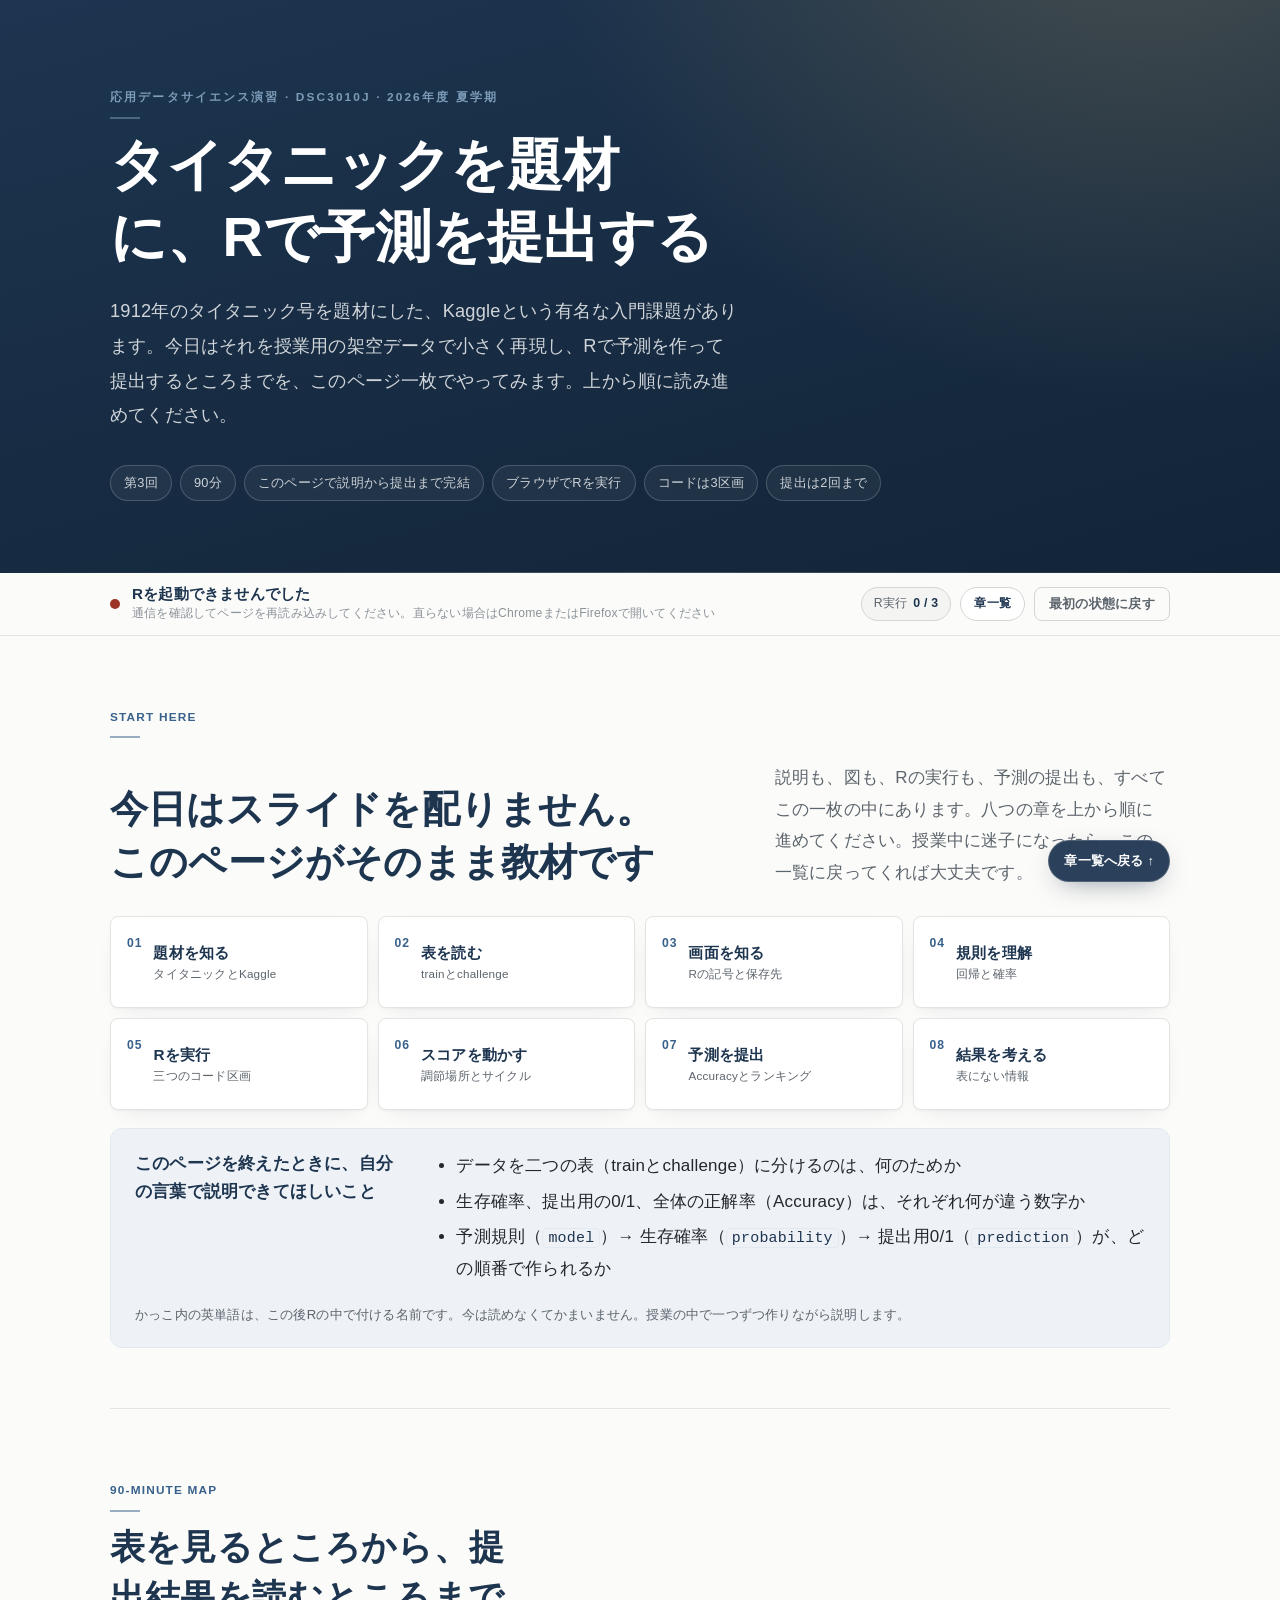
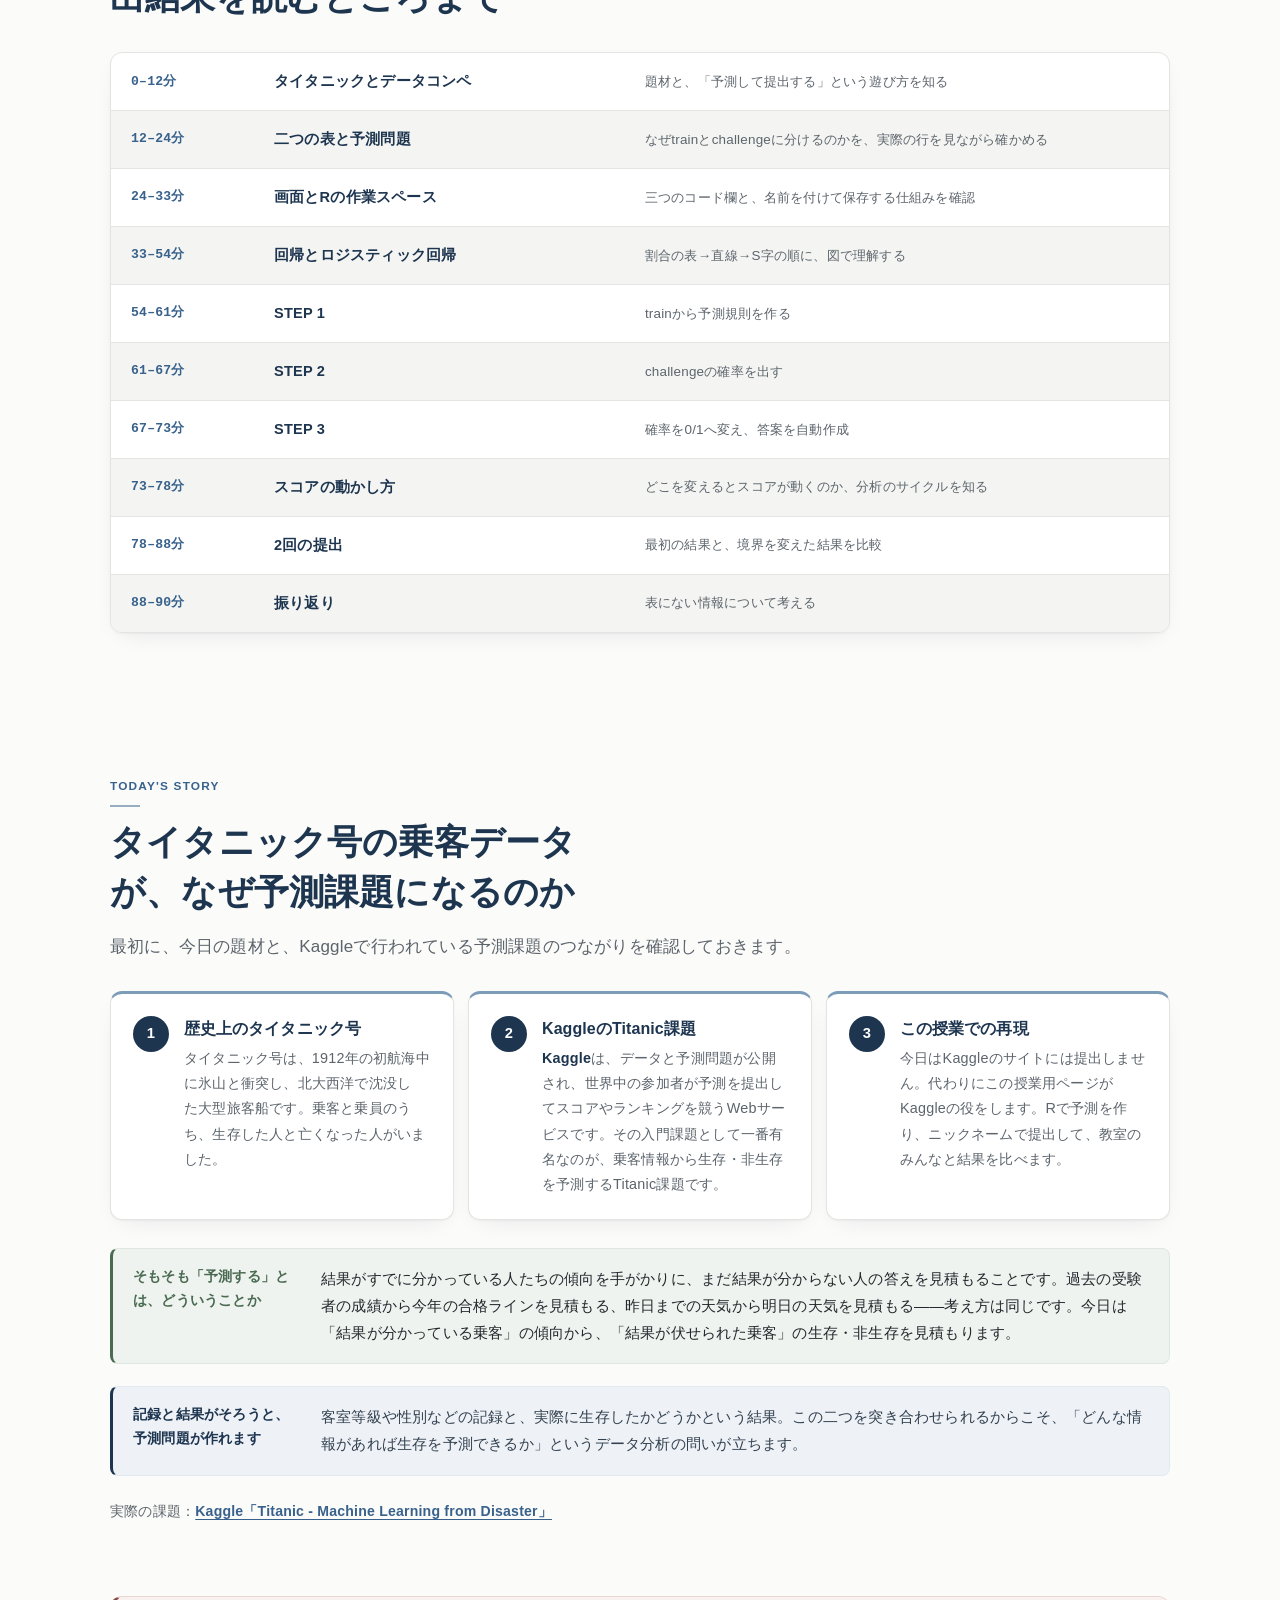
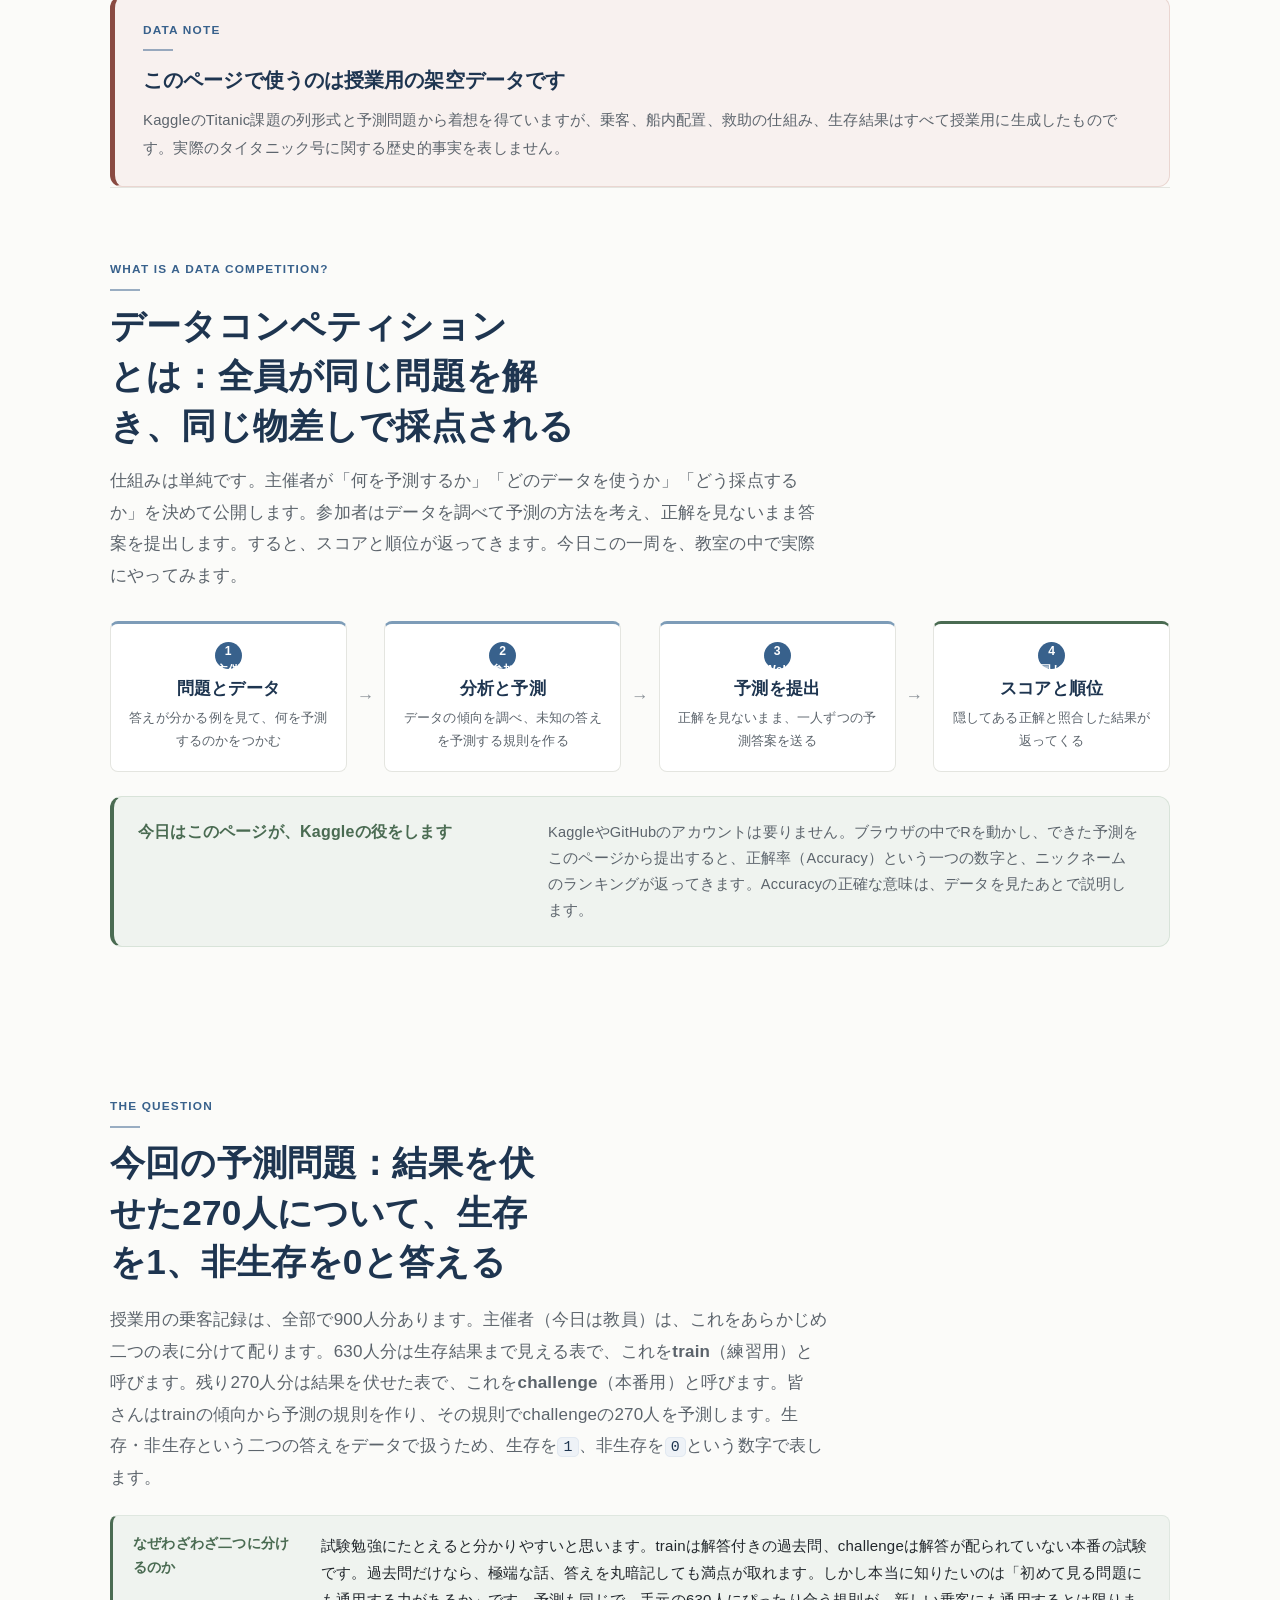
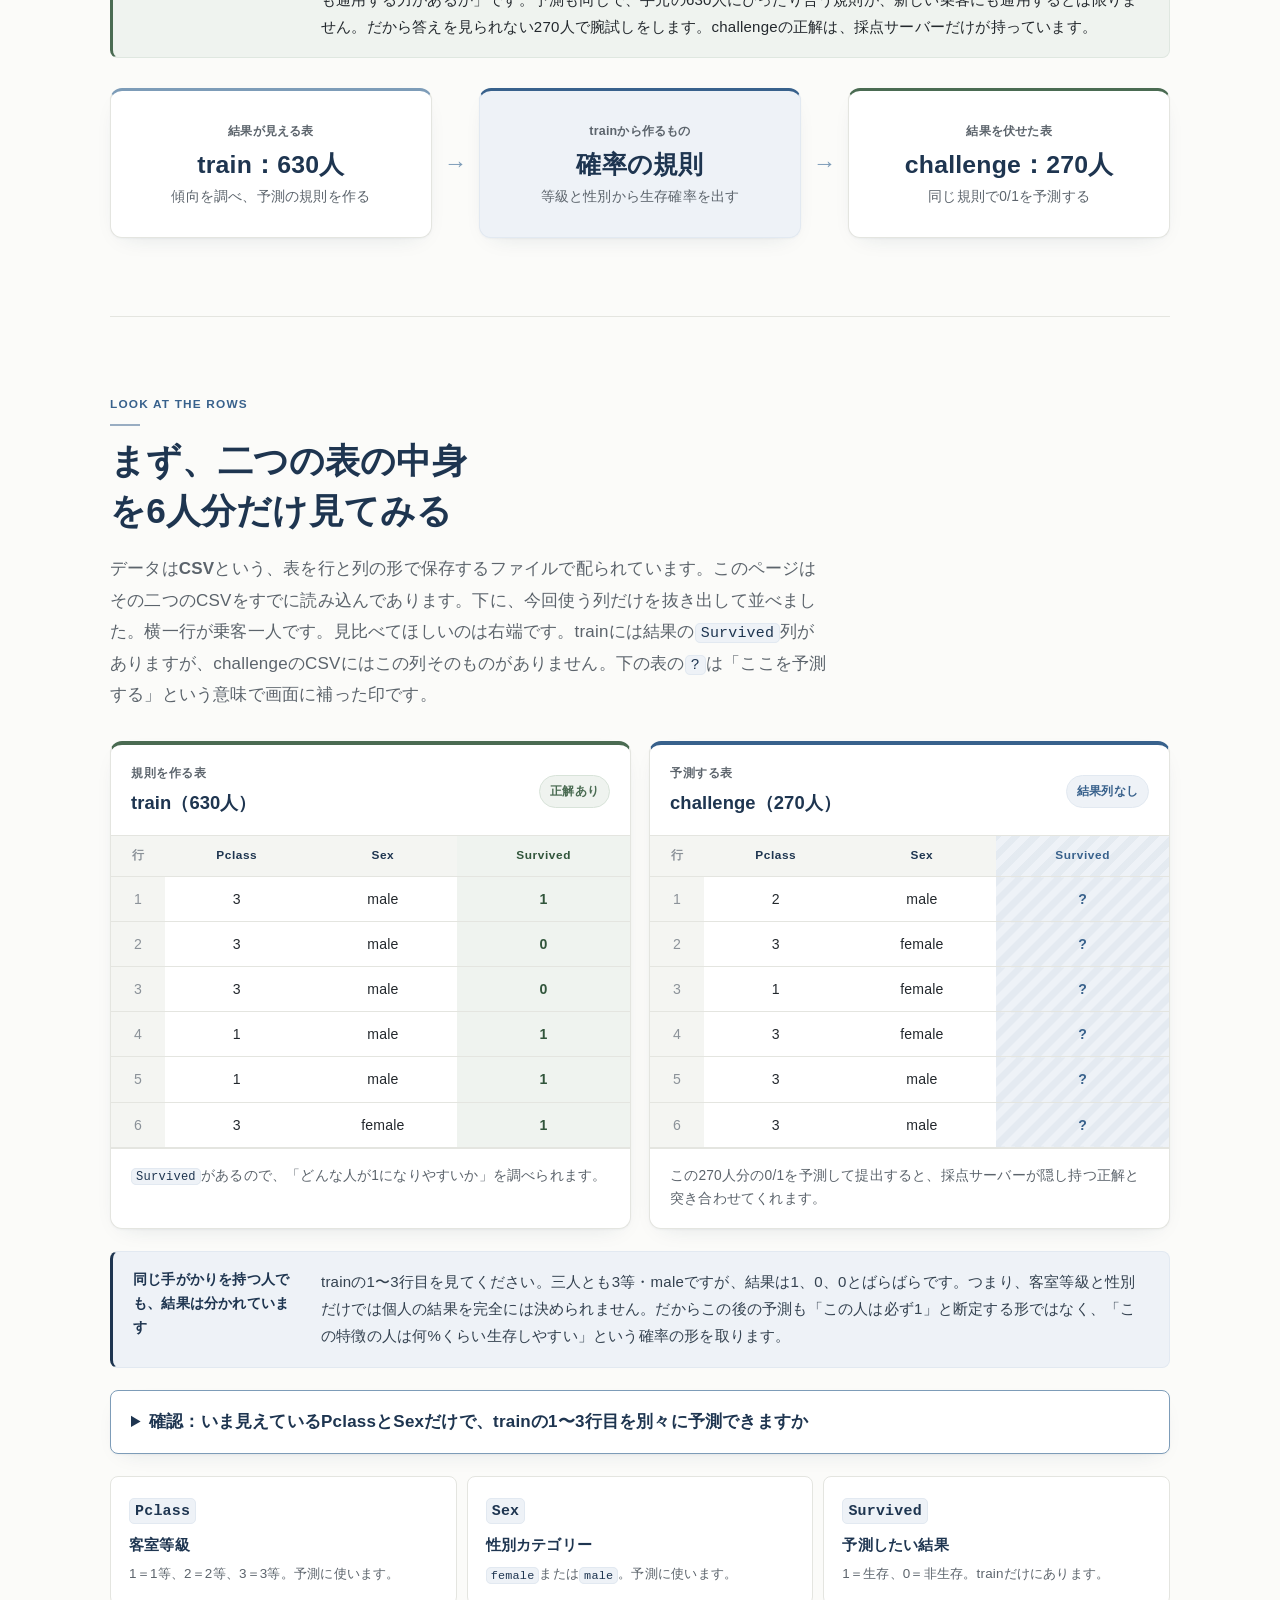
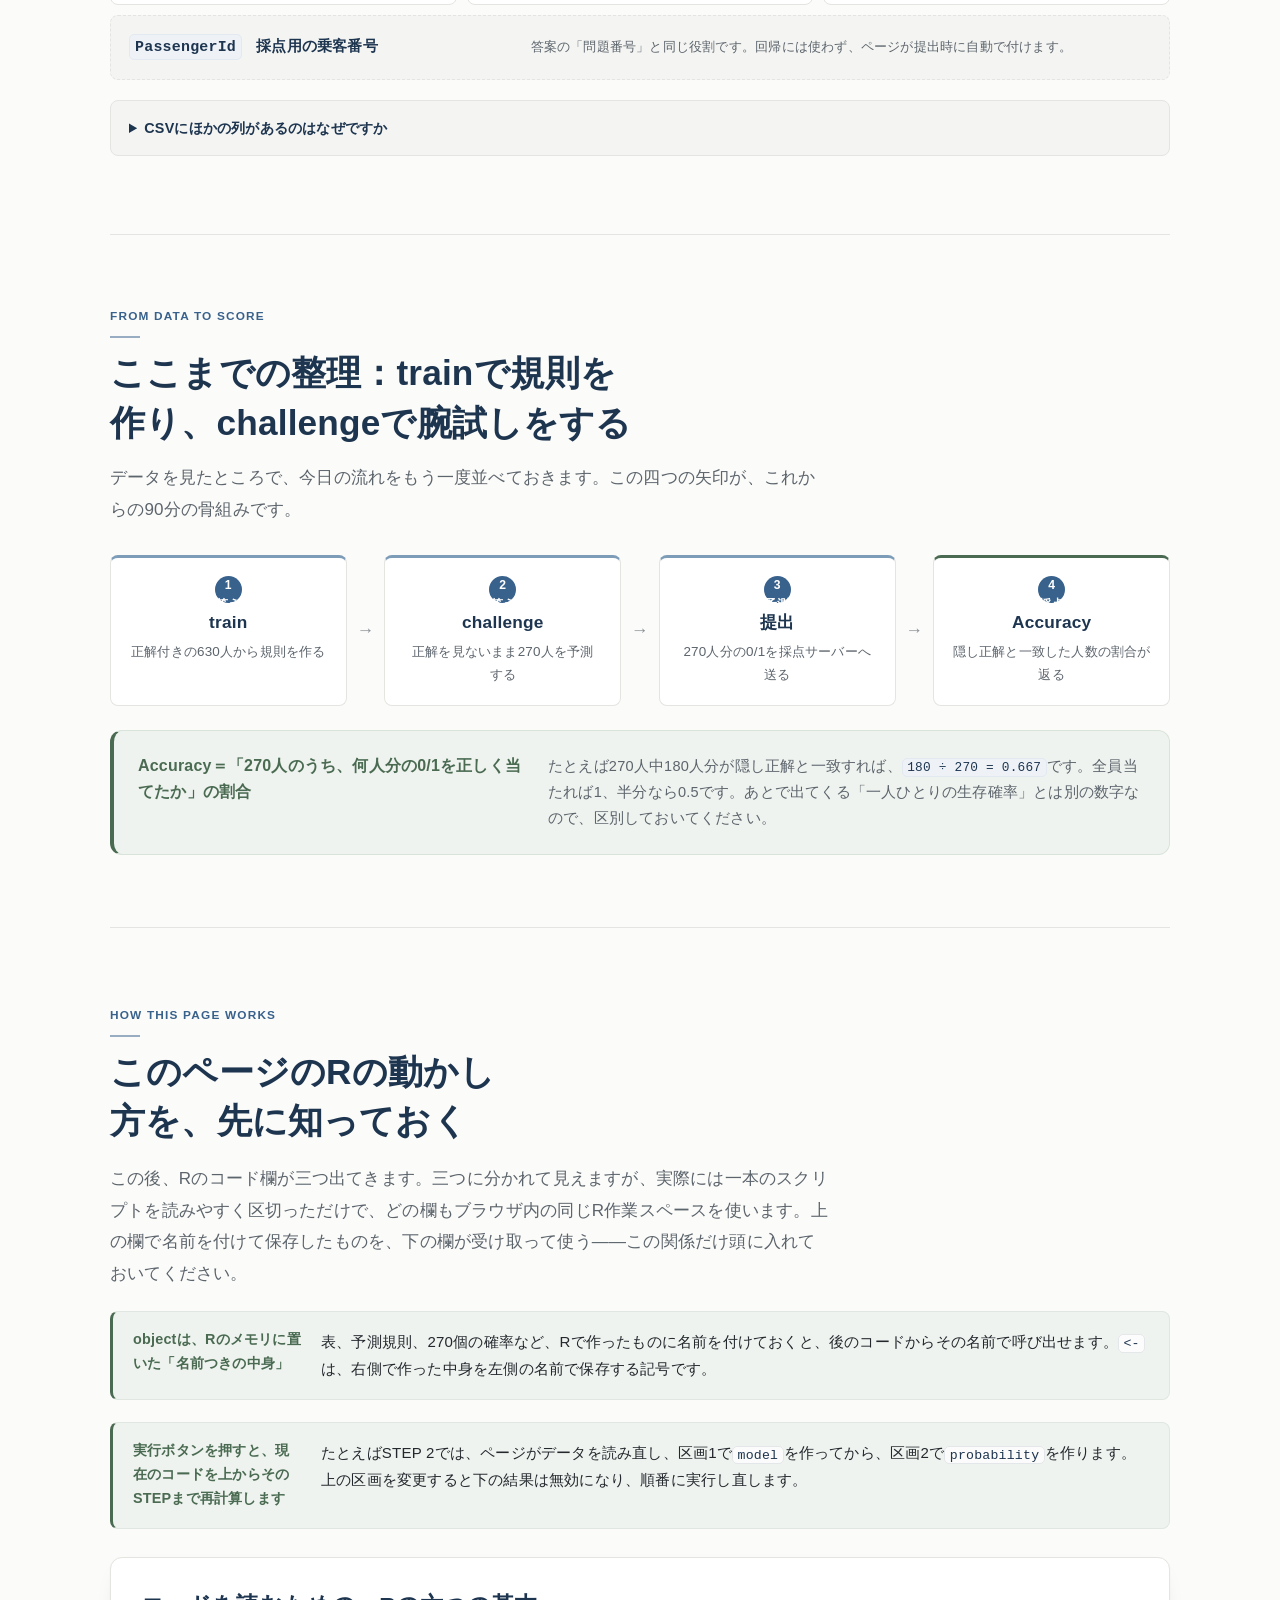
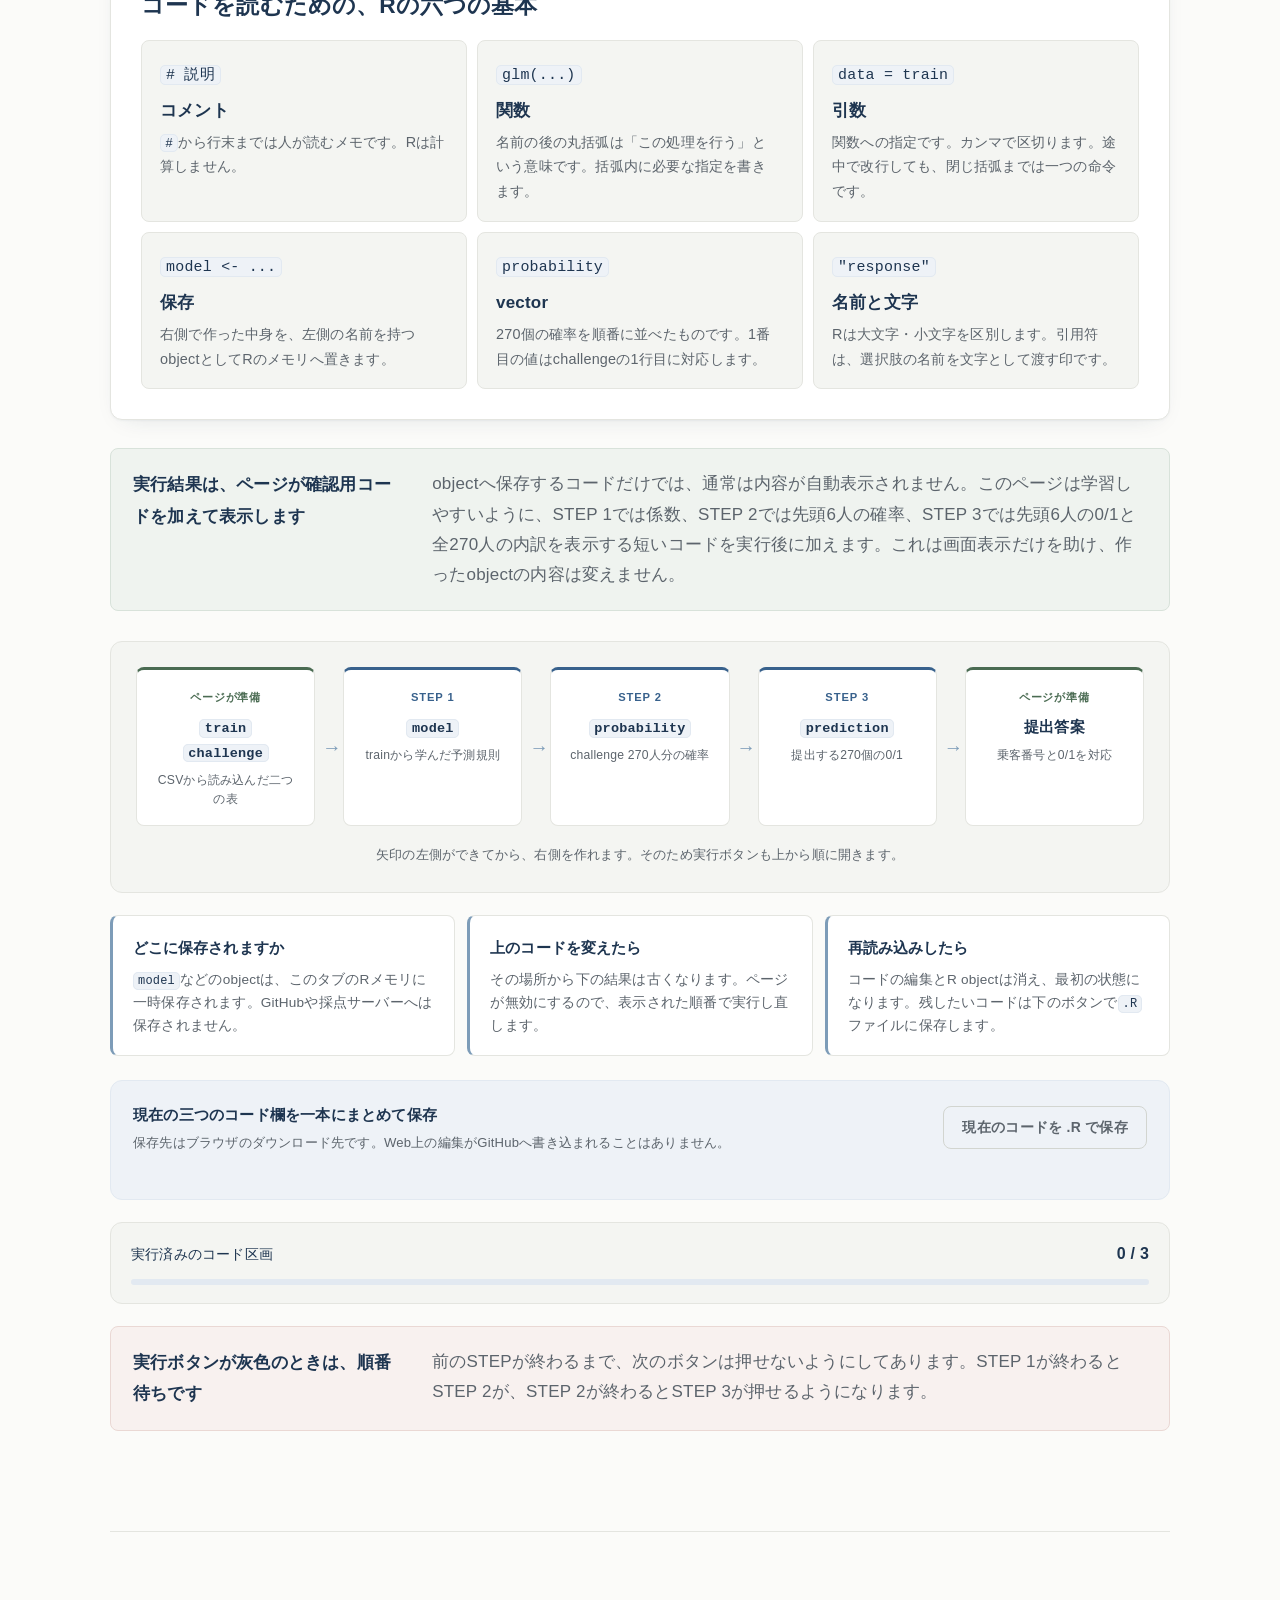
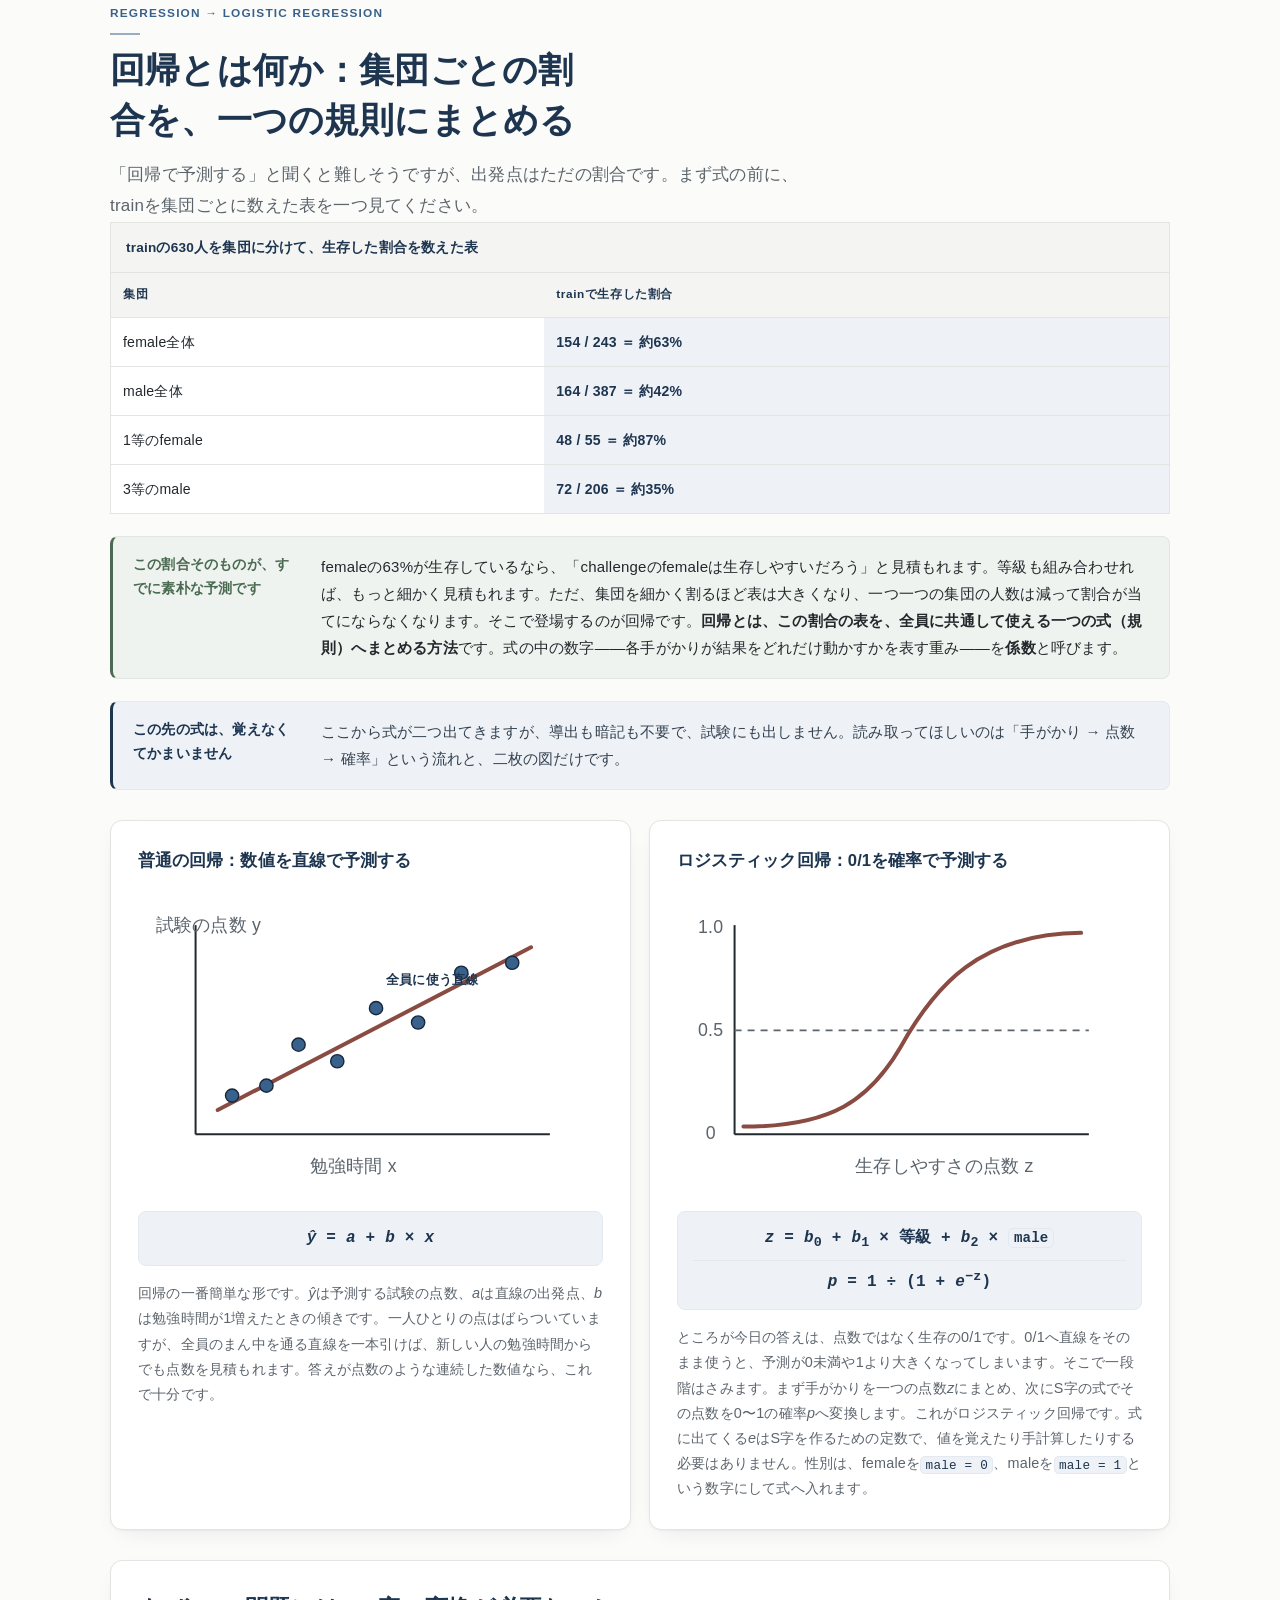
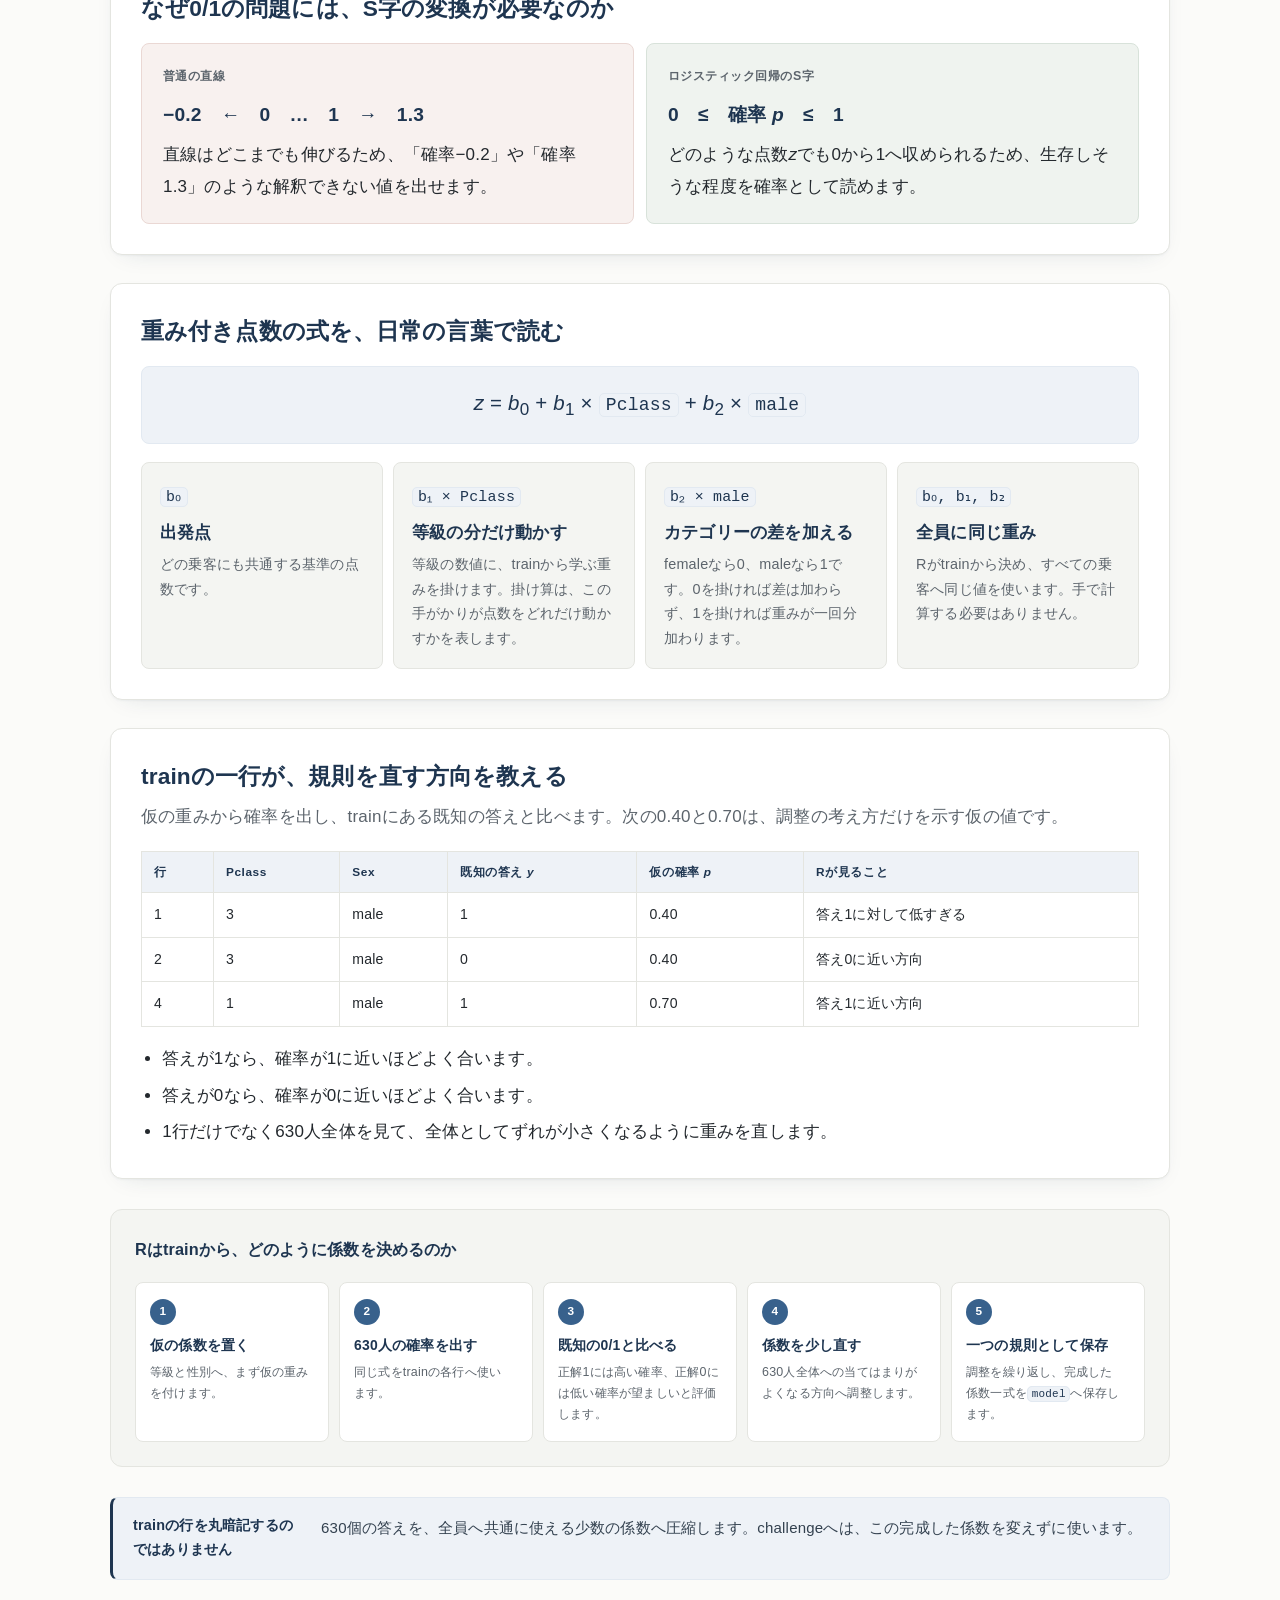
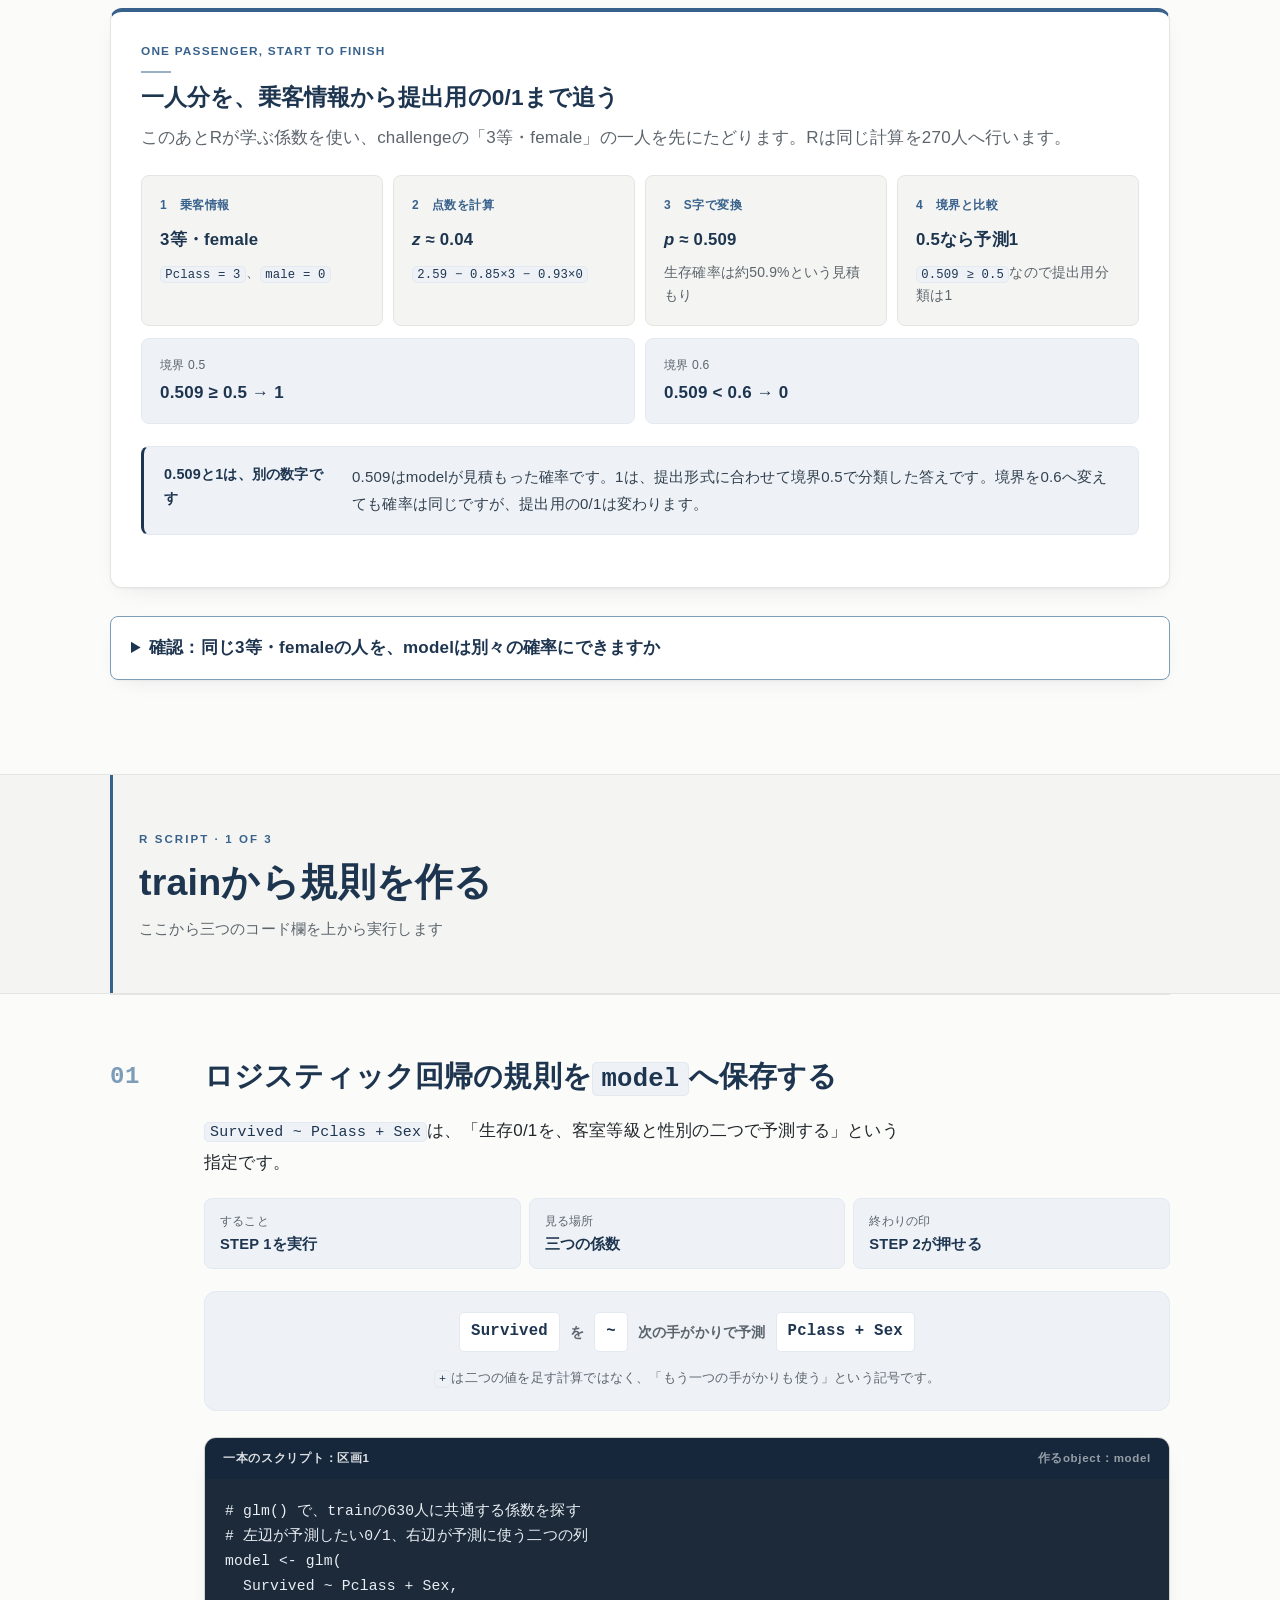
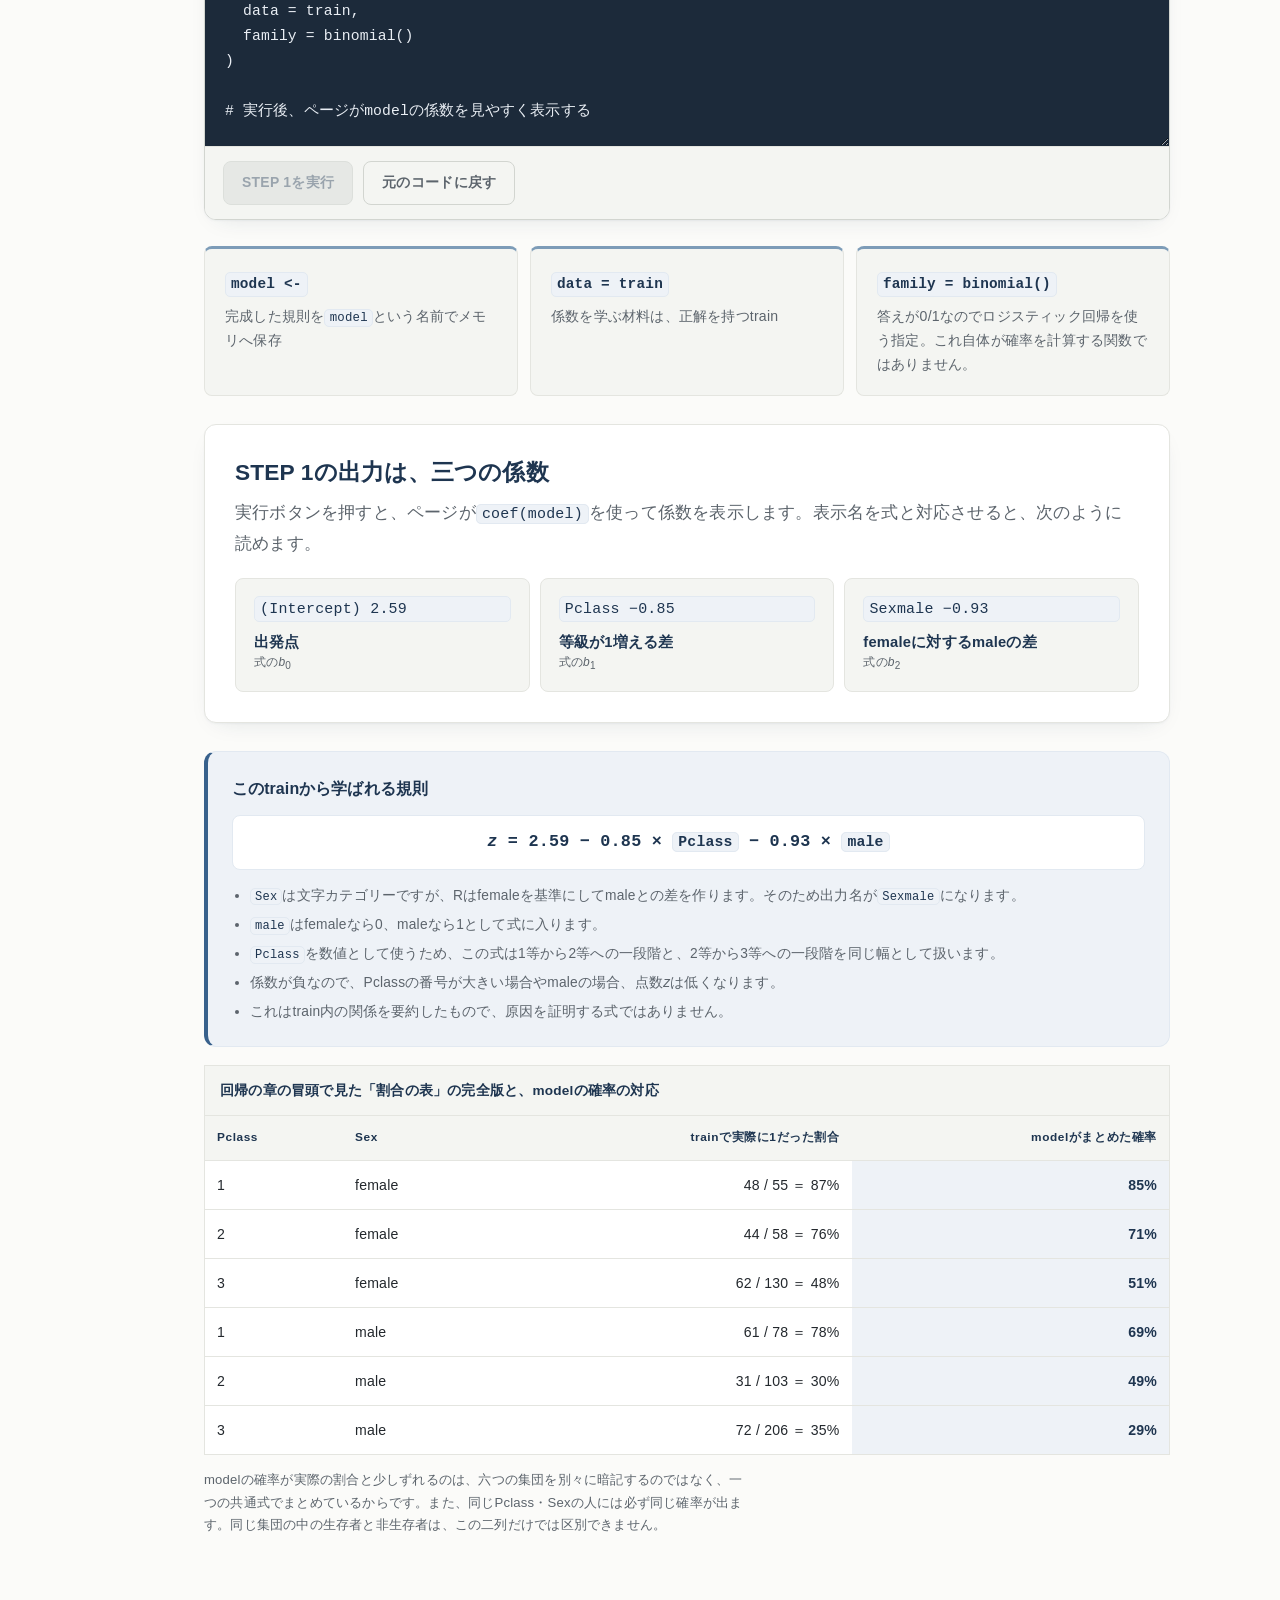
==== commit cbd8edca: "Rewrite lesson page in lecture voice and add score-tuning chapter Motivate the train/challenge split" ====
--- a/docs/index.html
+++ b/docs/index.html
@@ -6,7 +6,7 @@
   <meta name="description" content="タイタニックを題材に、データコンペ、回帰、ロジスティック回帰、Rでの予測、提出までを一つのページで学ぶ授業教材">
   <title>第3回｜タイタニックを題材にRでデータコンペ</title>
   <link rel="icon" href="data:image/svg+xml,%3Csvg xmlns='http://www.w3.org/2000/svg' viewBox='0 0 64 64'%3E%3Crect width='64' height='64' rx='12' fill='%230d3159'/%3E%3Ctext x='32' y='43' text-anchor='middle' font-family='Arial,sans-serif' font-size='34' font-weight='700' fill='white'%3ER%3C/text%3E%3C/svg%3E">
-  <link rel="stylesheet" href="styles.css?v=20260828-selfcontained1">
+  <link rel="stylesheet" href="styles.css?v=20260828-lecturevoice1">
 </head>
 <body>
   <a class="skip-link" href="#main">本文へ移動</a>
@@ -15,7 +15,7 @@
     <div class="hero__inner">
       <p class="eyebrow">応用データサイエンス演習 · DSC3010J · 2026年度 夏学期</p>
       <h1>タイタニックを題材に、Rで予測を提出する</h1>
-      <p class="hero__lead">1912年のタイタニック号を題材にしたKaggleの入門課題を、授業用の架空データで小さく再現します。図解を読み、ブラウザでRを実行し、予測を提出して結果を考えるところまで、このページを上から順に進めます。</p>
+      <p class="hero__lead">1912年のタイタニック号を題材にした、Kaggleという有名な入門課題があります。今日はそれを授業用の架空データで小さく再現し、Rで予測を作って提出するところまでを、このページ一枚でやってみます。上から順に読み進めてください。</p>
       <div class="hero__meta"><span>第3回</span><span>90分</span><span>このページで説明から提出まで完結</span><span>ブラウザでRを実行</span><span>コードは3区画</span><span>提出は2回まで</span></div>
     </div>
   </header>
@@ -35,8 +35,8 @@
     <nav class="lesson-navigator content-width" aria-labelledby="navigator-title">
       <div class="lesson-navigator__intro">
         <p class="section-label">START HERE</p>
-        <h2 id="navigator-title">説明を読み、図で確かめ、同じページでRを動かす</h2>
-        <p>別の資料を行き来する必要はありません。以下の七つの章を上から進めると、データ分析の問いから提出後の振り返りまでが一続きになります。</p>
+        <h2 id="navigator-title">今日はスライドを配りません。このページがそのまま教材です</h2>
+        <p>説明も、図も、Rの実行も、予測の提出も、すべてこの一枚の中にあります。八つの章を上から順に進めてください。授業中に迷子になったら、この一覧に戻ってくれば大丈夫です。</p>
       </div>
       <ol>
         <li><a href="#story-title"><span>01</span><strong>題材を知る</strong><small>タイタニックとKaggle</small></a></li>
@@ -44,16 +44,18 @@
         <li><a href="#workspace-title"><span>03</span><strong>画面を知る</strong><small>Rの記号と保存先</small></a></li>
         <li><a href="#model-primer-title"><span>04</span><strong>規則を理解</strong><small>回帰と確率</small></a></li>
         <li><a href="#c01-title"><span>05</span><strong>Rを実行</strong><small>三つのコード区画</small></a></li>
-        <li><a href="#submit-title"><span>06</span><strong>予測を提出</strong><small>Accuracyとランキング</small></a></li>
-        <li><a href="#reflection-title"><span>07</span><strong>結果を考える</strong><small>表にない情報</small></a></li>
+        <li><a href="#levers-title"><span>06</span><strong>スコアを動かす</strong><small>調節場所とサイクル</small></a></li>
+        <li><a href="#submit-title"><span>07</span><strong>予測を提出</strong><small>Accuracyとランキング</small></a></li>
+        <li><a href="#reflection-title"><span>08</span><strong>結果を考える</strong><small>表にない情報</small></a></li>
       </ol>
       <div class="learning-goals">
-        <strong>このページを終えたときに説明できること</strong>
+        <strong>このページを終えたときに、自分の言葉で説明できてほしいこと</strong>
         <ul>
-          <li>trainとchallengeを、何のために分けて使うのか</li>
-          <li>生存確率、提出用の0/1、全体の正解率（Accuracy）はどう違うのか</li>
-          <li>予測規則（<code>model</code>）→ 生存確率（<code>probability</code>）→ 提出用0/1（<code>prediction</code>）が、どの順番で作られるのか</li>
+          <li>データを二つの表（trainとchallenge）に分けるのは、何のためか</li>
+          <li>生存確率、提出用の0/1、全体の正解率（Accuracy）は、それぞれ何が違う数字か</li>
+          <li>予測規則（<code>model</code>）→ 生存確率（<code>probability</code>）→ 提出用0/1（<code>prediction</code>）が、どの順番で作られるか</li>
         </ul>
+        <p class="learning-goals__note">かっこ内の英単語は、この後Rの中で付ける名前です。今は読めなくてかまいません。授業の中で一つずつ作りながら説明します。</p>
       </div>
     </nav>
 
@@ -61,14 +63,15 @@
       <p class="section-label">90-MINUTE MAP</p>
       <h2 id="pipeline-title">表を見るところから、提出結果を読むところまで</h2>
       <ol class="class-route">
-        <li><time>0–12分</time><strong>タイタニックとデータコンペ</strong><span>題材、Kaggle、提出と採点の仕組みを知る</span></li>
-        <li><time>12–25分</time><strong>二つの表と予測問題</strong><span>trainとchallengeの実際の行を見る</span></li>
-        <li><time>25–35分</time><strong>画面とRの作業スペース</strong><span>三つのコード欄、object、保存先を確認</span></li>
-        <li><time>35–57分</time><strong>回帰とロジスティック回帰</strong><span>直線、S字、確率、規則の学び方を図で理解</span></li>
-        <li><time>57–65分</time><strong>STEP 1</strong><span>trainから予測規則を作る</span></li>
-        <li><time>65–72分</time><strong>STEP 2</strong><span>challengeの確率を出す</span></li>
-        <li><time>72–79分</time><strong>STEP 3</strong><span>確率を0/1へ変え、答案を自動作成</span></li>
-        <li><time>79–88分</time><strong>2回の提出</strong><span>最初の結果と、境界を変えた結果を比較</span></li>
+        <li><time>0–12分</time><strong>タイタニックとデータコンペ</strong><span>題材と、「予測して提出する」という遊び方を知る</span></li>
+        <li><time>12–24分</time><strong>二つの表と予測問題</strong><span>なぜtrainとchallengeに分けるのかを、実際の行を見ながら確かめる</span></li>
+        <li><time>24–33分</time><strong>画面とRの作業スペース</strong><span>三つのコード欄と、名前を付けて保存する仕組みを確認</span></li>
+        <li><time>33–54分</time><strong>回帰とロジスティック回帰</strong><span>割合の表→直線→S字の順に、図で理解する</span></li>
+        <li><time>54–61分</time><strong>STEP 1</strong><span>trainから予測規則を作る</span></li>
+        <li><time>61–67分</time><strong>STEP 2</strong><span>challengeの確率を出す</span></li>
+        <li><time>67–73分</time><strong>STEP 3</strong><span>確率を0/1へ変え、答案を自動作成</span></li>
+        <li><time>73–78分</time><strong>スコアの動かし方</strong><span>どこを変えるとスコアが動くのか、分析のサイクルを知る</span></li>
+        <li><time>78–88分</time><strong>2回の提出</strong><span>最初の結果と、境界を変えた結果を比較</span></li>
         <li><time>88–90分</time><strong>振り返り</strong><span>表にない情報について考える</span></li>
       </ol>
     </section>
@@ -76,13 +79,14 @@
     <section class="beginner-start content-width" aria-labelledby="story-title">
       <p class="section-label">TODAY'S STORY</p>
       <h2 id="story-title">タイタニック号の乗客データが、なぜ予測課題になるのか</h2>
-      <p class="beginner-start__lead">最初に、今日扱う出来事と、Kaggleで行われている予測課題とのつながりを確認します。</p>
+      <p class="beginner-start__lead">最初に、今日の題材と、Kaggleで行われている予測課題のつながりを確認しておきます。</p>
       <div class="start-grid">
-        <article><span>1</span><h3>歴史上のタイタニック号</h3><p>タイタニック号は、1912年の初航海中に氷山と衝突し、北大西洋で沈没した大型旅客船です。乗客と乗員の中には、生存した人と亡くなった人がいました。</p></article>
-        <article><span>2</span><h3>KaggleのTitanic課題</h3><p><strong>Kaggle</strong>は、データと予測問題が公開され、参加者が予測を提出してスコアやランキングを確認できるWebサービスです。入門課題の一つでは、乗客情報から生存・非生存を予測します。</p></article>
-        <article><span>3</span><h3>この授業での再現</h3><p>KaggleのWebサイトへは提出せず、この授業用ページを使います。Rで予測を作り、ニックネームで提出し、同じ授業の参加者と結果を比べます。</p></article>
-      </div>
-      <div class="takeaway"><strong>乗客についての記録と生存結果を組み合わせると、予測問題になります</strong><span>客室等級や性別などの情報と、実際に生存したかどうかを一緒に見ることで、「どのような情報から生存を予測できるか」というデータ分析の問いを作れます。</span></div>
+        <article><span>1</span><h3>歴史上のタイタニック号</h3><p>タイタニック号は、1912年の初航海中に氷山と衝突し、北大西洋で沈没した大型旅客船です。乗客と乗員のうち、生存した人と亡くなった人がいました。</p></article>
+        <article><span>2</span><h3>KaggleのTitanic課題</h3><p><strong>Kaggle</strong>は、データと予測問題が公開され、世界中の参加者が予測を提出してスコアやランキングを競うWebサービスです。その入門課題として一番有名なのが、乗客情報から生存・非生存を予測するTitanic課題です。</p></article>
+        <article><span>3</span><h3>この授業での再現</h3><p>今日はKaggleのサイトには提出しません。代わりにこの授業用ページがKaggleの役をします。Rで予測を作り、ニックネームで提出して、教室のみんなと結果を比べます。</p></article>
+      </div>
+      <div class="explanation"><strong>そもそも「予測する」とは、どういうことか</strong><span>結果がすでに分かっている人たちの傾向を手がかりに、まだ結果が分からない人の答えを見積もることです。過去の受験者の成績から今年の合格ラインを見積もる、昨日までの天気から明日の天気を見積もる——考え方は同じです。今日は「結果が分かっている乗客」の傾向から、「結果が伏せられた乗客」の生存・非生存を見積もります。</span></div>
+      <div class="takeaway"><strong>記録と結果がそろうと、予測問題が作れます</strong><span>客室等級や性別などの記録と、実際に生存したかどうかという結果。この二つを突き合わせられるからこそ、「どんな情報があれば生存を予測できるか」というデータ分析の問いが立ちます。</span></div>
       <p class="context-source">実際の課題：<a href="https://www.kaggle.com/competitions/titanic" target="_blank" rel="noreferrer">Kaggle「Titanic - Machine Learning from Disaster」</a></p>
     </section>
 
@@ -96,32 +100,33 @@
 
     <section class="competition-primer content-width" aria-labelledby="competition-title">
       <p class="section-label">WHAT IS A DATA COMPETITION?</p>
-      <h2 id="competition-title">データコンペティションは、同じ予測問題に答えを提出し、同じ物差しで比べる活動</h2>
-      <p class="competition-primer__lead">主催者が「何を予測するか」「どのデータを使うか」「どう採点するか」を決めます。参加者はデータから予測方法を考え、正解を見ずに答案を提出します。採点結果はスコアやランキングとして返ります。順位だけでなく、問いから評価までを一周できることが、データ分析の練習になります。</p>
+      <h2 id="competition-title">データコンペティションとは：全員が同じ問題を解き、同じ物差しで採点される</h2>
+      <p class="competition-primer__lead">仕組みは単純です。主催者が「何を予測するか」「どのデータを使うか」「どう採点するか」を決めて公開します。参加者はデータを調べて予測の方法を考え、正解を見ないまま答案を提出します。すると、スコアと順位が返ってきます。今日この一周を、教室の中で実際にやってみます。</p>
       <div class="competition-analogy competition-analogy--plain" aria-label="データコンペティションの四つの段階">
-        <article><span>1　主催者から受け取る</span><strong>問題とデータ</strong><p>答えが分かる例を見て、何を予測するかを確認する</p></article><i aria-hidden="true">→</i>
-        <article><span>2　参加者が行う</span><strong>分析と予測</strong><p>データの特徴を調べ、未知の答えを予測する規則を作る</p></article><i aria-hidden="true">→</i>
-        <article><span>3　Webサイトへ送る</span><strong>予測を提出</strong><p>正解を見ることなく、一人ずつの予測答案を送る</p></article><i aria-hidden="true">→</i>
-        <article><span>4　同じ基準で返る</span><strong>スコアと順位</strong><p>隠してある正解と照合され、結果を改善する手がかりが返る</p></article>
-      </div>
-      <div class="accuracy-explained"><strong>この授業用ページが、Kaggleの役割を小さく再現します</strong><p>KaggleやGitHubのアカウントは使いません。ブラウザでRを実行し、作った予測をこのページから提出すると、正解率（Accuracy）と公開ニックネームのランキングが表示されます。Accuracyは0から1の間で、1なら270人全員について0/1が一致し、大きいほど一致した人数が多いことを表します。</p></div>
+        <article><span>1　主催者から受け取る</span><strong>問題とデータ</strong><p>答えが分かる例を見て、何を予測するのかをつかむ</p></article><i aria-hidden="true">→</i>
+        <article><span>2　参加者が行う</span><strong>分析と予測</strong><p>データの傾向を調べ、未知の答えを予測する規則を作る</p></article><i aria-hidden="true">→</i>
+        <article><span>3　Webサイトへ送る</span><strong>予測を提出</strong><p>正解を見ないまま、一人ずつの予測答案を送る</p></article><i aria-hidden="true">→</i>
+        <article><span>4　同じ基準で返る</span><strong>スコアと順位</strong><p>隠してある正解と照合した結果が返ってくる</p></article>
+      </div>
+      <div class="accuracy-explained"><strong>今日はこのページが、Kaggleの役をします</strong><p>KaggleやGitHubのアカウントは要りません。ブラウザの中でRを動かし、できた予測をこのページから提出すると、正解率（Accuracy）という一つの数字と、ニックネームのランキングが返ってきます。Accuracyの正確な意味は、データを見たあとで説明します。</p></div>
     </section>
 
     <section class="question-intro content-width" aria-labelledby="question-title">
       <p class="section-label">THE QUESTION</p>
-      <h2 id="question-title">今回の予測問題：別の270人について、生存を1、非生存を0と答える</h2>
-      <p class="section-lead">授業用の乗客記録は900人分あります。最初の630人は生存結果まで分かり、残り270人は結果が伏せられています。Rは最初の630人から共通する予測規則を作り、その規則を別の270人へ使います。生存・非生存という二つの答えをデータで扱うため、生存を<code>1</code>、非生存を<code>0</code>と表します。</p>
+      <h2 id="question-title">今回の予測問題：結果を伏せた270人について、生存を1、非生存を0と答える</h2>
+      <p class="section-lead">授業用の乗客記録は、全部で900人分あります。主催者（今日は教員）は、これをあらかじめ二つの表に分けて配ります。630人分は生存結果まで見える表で、これを<strong>train</strong>（練習用）と呼びます。残り270人分は結果を伏せた表で、これを<strong>challenge</strong>（本番用）と呼びます。皆さんはtrainの傾向から予測の規則を作り、その規則でchallengeの270人を予測します。生存・非生存という二つの答えをデータで扱うため、生存を<code>1</code>、非生存を<code>0</code>という数字で表します。</p>
+      <div class="explanation"><strong>なぜわざわざ二つに分けるのか</strong><span>試験勉強にたとえると分かりやすいと思います。trainは解答付きの過去問、challengeは解答が配られていない本番の試験です。過去問だけなら、極端な話、答えを丸暗記しても満点が取れます。しかし本当に知りたいのは「初めて見る問題にも通用する力があるか」です。予測も同じで、手元の630人にぴったり合う規則が、新しい乗客にも通用するとは限りません。だから答えを見られない270人で腕試しをします。challengeの正解は、採点サーバーだけが持っています。</span></div>
       <div class="question-route" aria-label="今日行う予測の流れ">
-        <article><span>すでに結果が分かる</span><strong>630人</strong><p>規則を作るために使う</p></article><i aria-hidden="true">→</i>
-        <article><span>作られるもの</span><strong>確率の規則</strong><p>等級と性別から確率を出す</p></article><i aria-hidden="true">→</i>
-        <article><span>結果を隠してある</span><strong>270人</strong><p>規則を使って0/1を予測する</p></article>
+        <article><span>結果が見える表</span><strong>train：630人</strong><p>傾向を調べ、予測の規則を作る</p></article><i aria-hidden="true">→</i>
+        <article><span>trainから作るもの</span><strong>確率の規則</strong><p>等級と性別から生存確率を出す</p></article><i aria-hidden="true">→</i>
+        <article><span>結果を伏せた表</span><strong>challenge：270人</strong><p>同じ規則で0/1を予測する</p></article>
       </div>
     </section>
 
     <section class="data-first content-width" aria-labelledby="data-first-title">
       <p class="section-label">LOOK AT THE ROWS</p>
-      <h2 id="data-first-title">分析に使う列を、上から6人だけ見る</h2>
-      <p><strong>CSV</strong>は、表を行と列の形で保存するファイル形式です。このページは二つのCSVをすでに読み込んでいます。下は今回使う列だけを抜き出した表示で、表の横一行が乗客一人です。trainには結果を表す<code>Survived</code>列があります。challengeのCSVにはこの列がないため、下の画面では「これから予測する場所」を<code>?</code>で補って示します。</p>
+      <h2 id="data-first-title">まず、二つの表の中身を6人分だけ見てみる</h2>
+      <p>データは<strong>CSV</strong>という、表を行と列の形で保存するファイルで配られています。このページはその二つのCSVをすでに読み込んであります。下に、今回使う列だけを抜き出して並べました。横一行が乗客一人です。見比べてほしいのは右端です。trainには結果の<code>Survived</code>列がありますが、challengeのCSVにはこの列そのものがありません。下の表の<code>?</code>は「ここを予測する」という意味で画面に補った印です。</p>
       <div class="data-preview-grid">
         <article class="data-preview-card data-preview-card--train">
           <div class="data-preview-card__head"><div><span>規則を作る表</span><h3>train（630人）</h3></div><strong>正解あり</strong></div>
@@ -151,10 +156,10 @@
               <tr><td>6</td><td>3</td><td>male</td><td class="hidden-answer-column">?</td></tr>
             </tbody>
           </table></div>
-          <p>この<code>?</code>は説明のために画面へ加えた記号です。Rは270人分の0/1を予測し、採点サーバーだけが持つ正解と比べます。</p>
+          <p>この270人分の0/1を予測して提出すると、採点サーバーが隠し持つ正解と突き合わせてくれます。</p>
         </article>
       </div>
-      <div class="takeaway"><strong>同じ手がかりでも、生存した人と非生存の人がいます</strong><span>trainの1〜3行目はすべて3等・maleですが、結果には1と0の両方があります。客室等級と性別だけで個人の結果を完全には決められないため、Rは「必ず1」と断定するのではなく、共通する傾向を確率としてまとめます。</span></div>
+      <div class="takeaway"><strong>同じ手がかりを持つ人でも、結果は分かれています</strong><span>trainの1〜3行目を見てください。三人とも3等・maleですが、結果は1、0、0とばらばらです。つまり、客室等級と性別だけでは個人の結果を完全には決められません。だからこの後の予測も「この人は必ず1」と断定する形ではなく、「この特徴の人は何%くらい生存しやすい」という確率の形を取ります。</span></div>
       <details class="knowledge-check"><summary>確認：いま見えているPclassとSexだけで、trainの1〜3行目を別々に予測できますか</summary><p><strong>できません。</strong>三人とも3等・maleなので、この二列だけを使う同じ規則からは同じ確率が出ます。それでも結果は1、0、0と異なるため、表に記録されていない違いがある可能性を考える必要があります。</p></details>
       <div class="minimal-dictionary">
         <article><code>Pclass</code><strong>客室等級</strong><p>1＝1等、2＝2等、3＝3等。予測に使います。</p></article>
@@ -162,27 +167,27 @@
         <article><code>Survived</code><strong>予測したい結果</strong><p>1＝生存、0＝非生存。trainだけにあります。</p></article>
         <article class="minimal-dictionary__system"><code>PassengerId</code><strong>採点用の乗客番号</strong><p>答案の「問題番号」と同じ役割です。回帰には使わず、ページが提出時に自動で付けます。</p></article>
       </div>
-      <details class="secondary-columns"><summary>CSVにほかの列があるのはなぜですか</summary><p>年齢や運賃など、後の授業で使う列も入っています。この回の回帰では<code>Pclass</code>と<code>Sex</code>だけを使います。使わない列を無理に処理する必要はありません。</p></details>
+      <details class="secondary-columns"><summary>CSVにほかの列があるのはなぜですか</summary><p>年齢（<code>Age</code>）や運賃（<code>Fare</code>）、同乗した家族の数など、まだ使っていない列も入っています。今日の回帰では<code>Pclass</code>と<code>Sex</code>の二列だけを使いますが、これは説明を一番簡単な形にするためです。次回以降は、残りの列のどれを予測に加えるかを自分で選んでいきます。今日は使わない列を気にする必要はありません。</p></details>
     </section>
 
     <section class="competition-primer competition-primer--concrete content-width" aria-labelledby="competition-concrete-title">
       <p class="section-label">FROM DATA TO SCORE</p>
-      <h2 id="competition-concrete-title">この900人では、trainから予測を作り、challengeで確かめる</h2>
-      <p class="competition-primer__lead">手元の630人だけに合う規則では、新しい人をうまく予測できるとは限りません。そこで、正解を見せない別の270人へ予測を出し、最後に採点します。</p>
+      <h2 id="competition-concrete-title">ここまでの整理：trainで規則を作り、challengeで腕試しをする</h2>
+      <p class="competition-primer__lead">データを見たところで、今日の流れをもう一度並べておきます。この四つの矢印が、これからの90分の骨組みです。</p>
       <div class="competition-analogy competition-analogy--plain" aria-label="trainから採点まで">
-        <article><span>1　答えが分かる例</span><strong>train</strong><p>正解がある630人で規則を作る</p></article><i aria-hidden="true">→</i>
-        <article><span>2　答えを伏せた問題</span><strong>challenge</strong><p>正解を見ずに270人を予測する</p></article><i aria-hidden="true">→</i>
+        <article><span>1　答えが見える表</span><strong>train</strong><p>正解付きの630人から規則を作る</p></article><i aria-hidden="true">→</i>
+        <article><span>2　答えを伏せた表</span><strong>challenge</strong><p>正解を見ないまま270人を予測する</p></article><i aria-hidden="true">→</i>
         <article><span>3　予測答案</span><strong>提出</strong><p>270人分の0/1を採点サーバーへ送る</p></article><i aria-hidden="true">→</i>
         <article><span>4　採点結果</span><strong>Accuracy</strong><p>隠し正解と一致した人数の割合が返る</p></article>
       </div>
-      <div class="accuracy-explained"><strong>Accuracyは「270人のうち、何人を正しく分類したか」</strong><p>たとえば隠し正解と180人分が一致した場合、<code>180 ÷ 270 = 0.667</code>です。これは「66.7%の乗客について0/1が一致した」という意味です。一人の生存確率とは別の数字です。</p></div>
+      <div class="accuracy-explained"><strong>Accuracy＝「270人のうち、何人分の0/1を正しく当てたか」の割合</strong><p>たとえば270人中180人分が隠し正解と一致すれば、<code>180 ÷ 270 = 0.667</code>です。全員当たれば1、半分なら0.5です。あとで出てくる「一人ひとりの生存確率」とは別の数字なので、区別しておいてください。</p></div>
     </section>
 
     <section class="workspace-explainer content-width" aria-labelledby="workspace-title">
       <p class="section-label">HOW THIS PAGE WORKS</p>
-      <h2 id="workspace-title">三つのコード欄は、一本のRスクリプトを読みやすく分けたもの</h2>
-      <p class="section-lead">三つの欄はすべて、ブラウザ内の同じR作業スペースを使います。上の欄で名前を付けて保存したものを、下の欄が使います。</p>
-      <div class="explanation"><strong>objectは、Rのメモリに置いた「名前つきの中身」</strong><span>表、予測規則、270個の確率などに名前を付けると、後のコードからその名前で呼び出せます。<code>&lt;-</code>は、右側で作った中身を左側の名前へ保存する記号です。</span></div>
+      <h2 id="workspace-title">このページのRの動かし方を、先に知っておく</h2>
+      <p class="section-lead">この後、Rのコード欄が三つ出てきます。三つに分かれて見えますが、実際には一本のスクリプトを読みやすく区切っただけで、どの欄もブラウザ内の同じR作業スペースを使います。上の欄で名前を付けて保存したものを、下の欄が受け取って使う——この関係だけ頭に入れておいてください。</p>
+      <div class="explanation"><strong>objectは、Rのメモリに置いた「名前つきの中身」</strong><span>表、予測規則、270個の確率など、Rで作ったものに名前を付けておくと、後のコードからその名前で呼び出せます。<code>&lt;-</code>は、右側で作った中身を左側の名前で保存する記号です。</span></div>
       <div class="explanation"><strong>実行ボタンを押すと、現在のコードを上からそのSTEPまで再計算します</strong><span>たとえばSTEP 2では、ページがデータを読み直し、区画1で<code>model</code>を作ってから、区画2で<code>probability</code>を作ります。上の区画を変更すると下の結果は無効になり、順番に実行し直します。</span></div>
       <div class="r-basics" aria-labelledby="r-basics-title">
         <h3 id="r-basics-title">コードを読むための、Rの六つの基本</h3>
@@ -220,13 +225,25 @@
         <div class="progress-panel__labels"><span>実行済みのコード区画</span><strong><span id="completed-count">0</span> / <span id="total-count">3</span></strong></div>
         <div class="progress-track" aria-hidden="true"><div class="progress-fill" id="progress-fill"></div></div>
       </div>
-      <div class="button-state-note"><strong>灰色の実行ボタンは、故障ではありません</strong><span>前のSTEPがまだ終わっていない印です。STEP 1が終わるとSTEP 2、STEP 2が終わるとSTEP 3のボタンが押せるようになります。</span></div>
+      <div class="button-state-note"><strong>実行ボタンが灰色のときは、順番待ちです</strong><span>前のSTEPが終わるまで、次のボタンは押せないようにしてあります。STEP 1が終わるとSTEP 2が、STEP 2が終わるとSTEP 3が押せるようになります。</span></div>
     </section>
 
     <section class="model-primer content-width" aria-labelledby="model-primer-title">
       <p class="section-label">REGRESSION → LOGISTIC REGRESSION</p>
-      <h2 id="model-primer-title">回帰は、全員に使う一つの予測規則を作る</h2>
-      <p class="model-primer__lead">一人ずつ別の規則を暗記するのではなく、データ全体に見られる関係を少数の数字にまとめます。その数字を<strong>係数</strong>と呼びます。ここでは「各手がかりが点数をどれだけ動かすかを表す重み」と同じ意味です。</p>
+      <h2 id="model-primer-title">回帰とは何か：集団ごとの割合を、一つの規則にまとめる</h2>
+      <p class="model-primer__lead">「回帰で予測する」と聞くと難しそうですが、出発点はただの割合です。まず式の前に、trainを集団ごとに数えた表を一つ見てください。</p>
+      <div class="table-scroll"><table class="model-group-table model-group-table--simple">
+        <caption>trainの630人を集団に分けて、生存した割合を数えた表</caption>
+        <thead><tr><th>集団</th><th>trainで生存した割合</th></tr></thead>
+        <tbody>
+          <tr><td>female全体</td><td>154 / 243 ＝ 約63%</td></tr>
+          <tr><td>male全体</td><td>164 / 387 ＝ 約42%</td></tr>
+          <tr><td>1等のfemale</td><td>48 / 55 ＝ 約87%</td></tr>
+          <tr><td>3等のmale</td><td>72 / 206 ＝ 約35%</td></tr>
+        </tbody>
+      </table></div>
+      <div class="explanation"><strong>この割合そのものが、すでに素朴な予測です</strong><span>femaleの63%が生存しているなら、「challengeのfemaleは生存しやすいだろう」と見積もれます。等級も組み合わせれば、もっと細かく見積もれます。ただ、集団を細かく割るほど表は大きくなり、一つ一つの集団の人数は減って割合が当てにならなくなります。そこで登場するのが回帰です。<strong>回帰とは、この割合の表を、全員に共通して使える一つの式（規則）へまとめる方法</strong>です。式の中の数字——各手がかりが結果をどれだけ動かすかを表す重み——を<strong>係数</strong>と呼びます。</span></div>
+      <div class="takeaway"><strong>この先の式は、覚えなくてかまいません</strong><span>ここから式が二つ出てきますが、導出も暗記も不要で、試験にも出しません。読み取ってほしいのは「手がかり → 点数 → 確率」という流れと、二枚の図だけです。</span></div>
       <div class="model-panels">
         <article class="model-panel">
           <h3>普通の回帰：数値を直線で予測する</h3>
@@ -237,7 +254,7 @@
             <text class="chart-rule-label" x="224" y="82">全員に使う直線</text><text class="chart-label" x="155" y="252">勉強時間 x</text><text class="chart-label chart-label--y" x="16" y="34">試験の点数 y</text>
           </svg>
           <div class="model-equation"><var>ŷ</var> = <var>a</var> + <var>b</var> × <var>x</var></div>
-          <p><var>ŷ</var>は予測する試験点、<var>a</var>は直線の出発点、<var>b</var>は勉強時間が1増えたときの傾きです。答えが点数のように連続した数値なら、直線上の値をそのまま予測に使えます。</p>
+          <p>回帰の一番簡単な形です。<var>ŷ</var>は予測する試験の点数、<var>a</var>は直線の出発点、<var>b</var>は勉強時間が1増えたときの傾きです。一人ひとりの点はばらついていますが、全員のまん中を通る直線を一本引けば、新しい人の勉強時間からでも点数を見積もれます。答えが点数のような連続した数値なら、これで十分です。</p>
         </article>
         <article class="model-panel model-panel--logistic">
           <h3>ロジスティック回帰：0/1を確率で予測する</h3>
@@ -247,7 +264,7 @@
             <text class="chart-label" x="19" y="36">1.0</text><text class="chart-label" x="19" y="129">0.5</text><text class="chart-label" x="26" y="222">0</text><text class="chart-label" x="161" y="252">生存しやすさの点数 z</text>
           </svg>
           <div class="model-equation model-equation--stack"><span><var>z</var> = <var>b</var><sub>0</sub> + <var>b</var><sub>1</sub> × 等級 + <var>b</var><sub>2</sub> × <code>male</code></span><span><var>p</var> = 1 ÷ (1 + <var>e</var><sup>−z</sup>)</span></div>
-          <p>生存0/1へ普通の直線をそのまま使うと、予測が0未満や1より大きくなることがあります。そこで、まず手がかりを点数<var>z</var>へまとめ、S字の式で0〜1の確率<var>p</var>へ変えます。式の<var>e</var>はS字を作るための定数で、値を覚えたり手計算したりする必要はありません。femaleは<code>male = 0</code>、maleは<code>male = 1</code>として扱います。</p>
+          <p>ところが今日の答えは、点数ではなく生存の0/1です。0/1へ直線をそのまま使うと、予測が0未満や1より大きくなってしまいます。そこで一段階はさみます。まず手がかりを一つの点数<var>z</var>にまとめ、次にS字の式でその点数を0〜1の確率<var>p</var>へ変換します。これがロジスティック回帰です。式に出てくる<var>e</var>はS字を作るための定数で、値を覚えたり手計算したりする必要はありません。性別は、femaleを<code>male = 0</code>、maleを<code>male = 1</code>という数字にして式へ入れます。</p>
         </article>
       </div>
       <div class="range-comparison" aria-labelledby="range-comparison-title">
@@ -337,14 +354,14 @@
         <div class="output-reading" aria-labelledby="step1-output-title"><h3 id="step1-output-title">STEP 1の出力は、三つの係数</h3><p>実行ボタンを押すと、ページが<code>coef(model)</code>を使って係数を表示します。表示名を式と対応させると、次のように読めます。</p><div><article><code>(Intercept) 2.59</code><strong>出発点</strong><span>式の<var>b</var><sub>0</sub></span></article><article><code>Pclass −0.85</code><strong>等級が1増える差</strong><span>式の<var>b</var><sub>1</sub></span></article><article><code>Sexmale −0.93</code><strong>femaleに対するmaleの差</strong><span>式の<var>b</var><sub>2</sub></span></article></div></div>
         <div class="learned-rule"><h3>このtrainから学ばれる規則</h3><p class="learned-rule__equation"><var>z</var> = 2.59 − 0.85 × <code>Pclass</code> − 0.93 × <code>male</code></p><ul><li><code>Sex</code>は文字カテゴリーですが、Rはfemaleを基準にしてmaleとの差を作ります。そのため出力名が<code>Sexmale</code>になります。</li><li><code>male</code>はfemaleなら0、maleなら1として式に入ります。</li><li><code>Pclass</code>を数値として使うため、この式は1等から2等への一段階と、2等から3等への一段階を同じ幅として扱います。</li><li>係数が負なので、Pclassの番号が大きい場合やmaleの場合、点数<var>z</var>は低くなります。</li><li>これはtrain内の関係を要約したもので、原因を証明する式ではありません。</li></ul></div>
         <div class="table-scroll"><table class="model-group-table">
-          <caption>同じPclass・Sexには、同じ規則から同じ確率が出ます</caption>
+          <caption>回帰の章の冒頭で見た「割合の表」の完全版と、modelの確率の対応</caption>
           <thead><tr><th>Pclass</th><th>Sex</th><th>trainで実際に1だった割合</th><th>modelがまとめた確率</th></tr></thead>
           <tbody>
             <tr><td>1</td><td>female</td><td>48 / 55 ＝ 87%</td><td>85%</td></tr><tr><td>2</td><td>female</td><td>44 / 58 ＝ 76%</td><td>71%</td></tr><tr><td>3</td><td>female</td><td>62 / 130 ＝ 48%</td><td>51%</td></tr>
             <tr><td>1</td><td>male</td><td>61 / 78 ＝ 78%</td><td>69%</td></tr><tr><td>2</td><td>male</td><td>31 / 103 ＝ 30%</td><td>49%</td></tr><tr><td>3</td><td>male</td><td>72 / 206 ＝ 35%</td><td>29%</td></tr>
           </tbody>
         </table></div>
-        <p class="table-note">modelの確率が各割合と完全には一致しないのは、六つの集団を別々に暗記せず、一つの共通式でまとめているためです。同じPclass・Sexの人には同じ確率が出るので、同じ集団内の生存者と非生存者をこの二列だけで区別することはできません。</p>
+        <p class="table-note">modelの確率が実際の割合と少しずれるのは、六つの集団を別々に暗記するのではなく、一つの共通式でまとめているからです。また、同じPclass・Sexの人には必ず同じ確率が出ます。同じ集団の中の生存者と非生存者は、この二列だけでは区別できません。</p>
       </div>
     </section>
 
@@ -409,14 +426,36 @@
       <div class="download-panel"><div><strong>提出は下のフォームから直接できます</strong><span>CSVを手で選び直す必要はありません。内容を自分のPCにも残したい場合だけダウンロードします。</span></div><button class="button button--quiet" id="download-submission" type="button" disabled>STEP 3の実行後にダウンロードできます</button></div>
     </section>
 
+    <section class="concept-section content-width" aria-labelledby="levers-title">
+      <p class="section-label">HOW SCORES MOVE</p>
+      <h2 id="levers-title">スコアはどこを変えると動くのか</h2>
+      <p>提出するとAccuracyが返ってきます。では、その数字を上げたいとき、どこをいじればよいのでしょうか。今日の分析で調節できる場所は、次の三つです。</p>
+      <div class="workspace-rules">
+        <article><h3>① 予測に使う列（STEP 1のformula）</h3><p><code>Survived ~ Pclass + Sex</code>の右側です。今日は二列に固定しますが、次回以降は<code>+ Age</code>や<code>+ Fare</code>のように、CSVにある列を自分で選んで足していきます。ここを変えるとmodelから作り直しになるので、STEP 1 → 2 → 3を順に再実行します。なお、列を足せばスコアが必ず上がる、というものではありません。それも実験で確かめることの一つです。</p></article>
+        <article><h3>② 確率を0/1へ変える境界（STEP 3の数字）</h3><p><code>0.5</code>と書いた境界です。ここを上げ下げすると、確率は一切変わらないまま、提出する0/1だけが変わります。変えるのがSTEP 3だけなら、再実行もSTEP 3だけで済みます。今日の2回目の提出では、これを動かします。</p></article>
+        <article><h3>③ 表に入っていない情報</h3><p>同じ等級・性別なのに結果が違う人たちがいました。その違いを説明する情報は、今の表の外にあります。新しい情報を集めて表へ加えることも、スコアを動かす大きな手段です。これは最後の章と、この後の講義であらためて考えます。</p></article>
+      </div>
+      <div class="explanation"><strong>共通のルール：上流を変えたら、そこから下流を流し直す</strong><span>三つのSTEPは「model → probability → prediction」と一列につながった、川の流れのようなものです。上流のSTEPを変えたら、そこから下のSTEPをすべて作り直します。formulaを変えたらSTEP 1から、境界を変えたらSTEP 3だけ。このページも同じルールで、上流を編集すると下流の結果を自動的に無効にします。</span></div>
+      <p>そして、実際のデータ分析はこの「変えて、流し直して、また採点する」を何度も回します。この一周を<strong>分析のサイクル</strong>と呼ぶことにします。</p>
+      <div class="competition-analogy competition-analogy--plain" aria-label="分析のサイクル">
+        <article><span>1　考える</span><strong>仮説を立てる</strong><p>「境界を0.6にしたら上がるはずだ」のように、変える場所と理由を決める</p></article><i aria-hidden="true">→</i>
+        <article><span>2　変える</span><strong>コードを直して再実行</strong><p>変更した場所から下のSTEPを流し直す</p></article><i aria-hidden="true">→</i>
+        <article><span>3　試す</span><strong>提出して採点</strong><p>新しい予測を採点サーバーへ送る</p></article><i aria-hidden="true">→</i>
+        <article><span>4　振り返る</span><strong>前回と比べ、次の仮説へ</strong><p>スコアの差を読み、1へ戻る</p></article>
+      </div>
+      <div class="takeaway"><strong>Kaggleの参加者は、この一周を何十回も回しています</strong><span>一回の提出で終わりではなく、結果を見ては仮説を立て直し、少しずつスコアを詰めていきます。今日はRound 1 → Round 2の2回の提出で、このサイクルをちょうど一周だけ体験します。</span></div>
+    </section>
+
     <section class="decision-section content-width" aria-labelledby="round2-title">
       <p class="section-label">SECOND TRY</p>
-      <h2 id="round2-title">2回目は、STEP 3の境界だけを変える</h2>
+      <h2 id="round2-title">2回目の提出：サイクルを一周する。変えるのはSTEP 3の境界だけ</h2>
+      <p>前の章で見た三つの調節場所のうち、今日は②の境界を動かします。手順は次のとおりです。</p>
       <ol class="rerun-instructions">
-        <li><span>1</span><p>最初は<code>0.5</code>のままSTEP 1 → 2 → 3を実行し、提出します。</p></li><li><span>2</span><p><a href="#c03-title">STEP 3へ戻り</a>、コード中の<code>0.5</code>を<code>0.6</code>へ変えます。</p></li><li><span>3</span><p>「0.6以上だけを1にすると、1の人数とAccuracyはどう変わるか」を予想します。</p></li><li><span>4</span><p>STEP 3をもう一度実行します。ページが古い答案を破棄し、新しい答案へ置き換えます。</p></li><li><span>5</span><p>同じニックネームで2回目を提出し、二つの結果を比べます。</p></li>
+        <li><span>1</span><p>最初は<code>0.5</code>のままSTEP 1 → 2 → 3を実行し、提出します（Round 1）。</p></li><li><span>2</span><p><a href="#c03-title">STEP 3へ戻り</a>、コード中の<code>0.5</code>を<code>0.6</code>へ変えます。</p></li><li><span>3</span><p>実行する前に、「0.6以上だけを1にすると、1の人数とAccuracyはどうなるか」を自分なりに予想します。</p></li><li><span>4</span><p>STEP 3をもう一度実行します。ページが古い答案を破棄し、新しい答案へ置き換えます。</p></li><li><span>5</span><p>同じニックネームで2回目を提出し（Round 2）、二つの結果を比べます。</p></li>
       </ol>
-      <div class="takeaway"><strong>2回目もページは上から再計算しますが、確率の内容は同じです</strong><span>変更するのはSTEP 3の境界だけです。STEP 1と2のコードは変えないため、再計算後の<code>model</code>と<code>probability</code>は同じ内容になり、<code>prediction</code>だけが変わります。</span></div>
-      <div class="explanation"><strong>式そのものを変える場合はSTEP 1から</strong><span>予測に使う列や回帰式を変えたときは、modelも確率も0/1も作り直すため、STEP 1 → 2 → 3の順に再実行します。2回目は境界だけを変え、分類結果への影響を比べます。</span></div>
+      <div class="explanation"><strong>なぜ、一度に一箇所しか変えないのか</strong><span>二箇所を同時に変えてスコアが動くと、どちらの変更が効いたのか分からなくなるからです。一箇所だけ変えれば、スコアの差はその変更のせいだと言えます。これは理科の実験で条件を一つずつ変えるのと同じ考え方で、分析のサイクルを回すときの基本の作法です。</span></div>
+      <div class="explanation"><strong>なぜ境界を0.6にするのか</strong><span>STEP 2の確率を思い出してください。2等のmaleが約0.489、3等のfemaleが約0.509と、多くの乗客の確率が0.5のすぐ近くに集まっていました。境界を0.5から0.6へ動かすと、この「際どい人たち」の0/1がまとめて入れ替わります。つまり、小さな変更でも提出内容が大きく変わる、面白い場所なのです。</span></div>
+      <div class="takeaway"><strong>2回目も再計算は上から走りますが、確率は同じ値になります</strong><span>STEP 1と2のコードは変えていないので、作り直した<code>model</code>と<code>probability</code>は1回目と同じ内容です。変わるのは<code>prediction</code>だけ。「確率は同じでも、境界しだいで提出する0/1は変わる」ことを、自分の提出で確かめてください。</span></div>
       <div class="round-notes" aria-labelledby="round-notes-title"><h3 id="round-notes-title">二つの結果をここへ記録する</h3><p>STEP 3の出力にある「予測1」の人数と、提出後に返るAccuracyを書き留めます。この入力は自分の比較メモで、採点サーバーへは送られません。</p><div class="table-scroll"><table><thead><tr><th>Round</th><th>境界</th><th>予測1の人数</th><th>Accuracy</th><th>気づき</th></tr></thead><tbody><tr><td>1</td><td>0.5</td><td><input aria-label="Round 1の予測1人数" inputmode="numeric" placeholder="人数"></td><td><input aria-label="Round 1のAccuracy" inputmode="decimal" placeholder="0.000"></td><td><input aria-label="Round 1の気づき" placeholder="気づいたこと"></td></tr><tr><td>2</td><td>0.6</td><td><input aria-label="Round 2の予測1人数" inputmode="numeric" placeholder="人数"></td><td><input aria-label="Round 2のAccuracy" inputmode="decimal" placeholder="0.000"></td><td><input aria-label="Round 2の気づき" placeholder="変化を書き留める"></td></tr></tbody></table></div></div>
     </section>
 
@@ -443,7 +482,7 @@
 
     <section class="concept-section content-width" aria-labelledby="repo-title"><p class="section-label">COURSE MATERIALS</p><h2 id="repo-title">公開repoは教材一式の置き場所</h2><p>Web上のコードを編集しても、GitHub上のファイルは変わりません。この回ではrepoから教材を閲覧し、コードの編集内容は<code>.R</code>として自分のPCへ保存します。</p><div class="download-row"><a class="button button--quiet" href="https://github.com/JunGoto01/DSC3010J-lecture03">授業用の公開repoを見る</a><a class="button button--quiet" href="leaderboard.html">みんなの公開ランキング</a></div></section>
 
-    <section class="final-section" aria-labelledby="reflection-title"><div class="content-width"><p class="section-label">RECAP &amp; EXIT TICKET</p><h2 id="reflection-title">乗客表に入っていない、どのような情報が予測に必要だろうか</h2><div class="recap-flow" aria-label="今日つないだ分析の流れ"><article><span>1</span><strong>train</strong><p>正解からmodelを学ぶ</p></article><i aria-hidden="true">→</i><article><span>2</span><strong>challenge</strong><p>同じmodelで確率を出す</p></article><i aria-hidden="true">→</i><article><span>3</span><strong>境界</strong><p>確率を0/1へ変える</p></article><i aria-hidden="true">→</i><article><span>4</span><strong>Accuracy</strong><p>隠し正解との一致を測る</p></article></div><div class="accuracy-reality"><strong>高いAccuracyは、現実の仕組みを理解したことと同じではありません</strong><p>今回のmodelが見ているのは、表に入れた客室等級と性別だけです。同じ二列を持つ人でも結果が異なるなら、今回の表に記録していない違いはmodelから見えません。何が抜けている可能性があるかを考えてください。</p></div><div class="completion-check"><strong>最初の学習目標へ戻る</strong><ul><li>trainとchallengeを分ける理由を、自分の言葉で説明できる</li><li>確率、提出用0/1、Accuracyを別の数字として説明できる</li><li><code>model → probability → prediction</code>の順番を説明できる</li></ul></div><ol><li>trainからmodelを作り、challengeを予測する順番を説明する</li><li>0.5から0.6へ変えると、予測1の人数がどう変わったかを書く</li><li>Accuracyだけでは分からないことを一つ挙げる</li></ol><p class="final-message">回帰は、表に入っている情報から共通規則を作ります。表にない仕組みは、別の情報を集めて初めて分析できます。今後の講義では、その情報をどう分析へ加えるか考えます。</p></div></section>
+    <section class="final-section" aria-labelledby="reflection-title"><div class="content-width"><p class="section-label">RECAP &amp; EXIT TICKET</p><h2 id="reflection-title">乗客表に入っていない、どのような情報が予測に必要だろうか</h2><div class="recap-flow" aria-label="今日つないだ分析の流れ"><article><span>1</span><strong>train</strong><p>正解からmodelを学ぶ</p></article><i aria-hidden="true">→</i><article><span>2</span><strong>challenge</strong><p>同じmodelで確率を出す</p></article><i aria-hidden="true">→</i><article><span>3</span><strong>境界</strong><p>確率を0/1へ変える</p></article><i aria-hidden="true">→</i><article><span>4</span><strong>Accuracy</strong><p>隠し正解との一致を測る</p></article></div><div class="accuracy-reality"><strong>高いAccuracyは、現実の仕組みを理解したことと同じではありません</strong><p>今回のmodelが見ているのは、表に入れた客室等級と性別だけです。同じ二列を持つ人でも結果が異なるなら、今回の表に記録していない違いはmodelから見えません。何が抜けている可能性があるかを考えてください。</p></div><div class="completion-check"><strong>最初の学習目標へ戻る</strong><ul><li>trainとchallengeを分ける理由を、自分の言葉で説明できる</li><li>確率、提出用0/1、Accuracyを別の数字として説明できる</li><li><code>model → probability → prediction</code>の順番を説明できる</li></ul></div><ol><li>trainからmodelを作り、challengeを予測する順番を説明する</li><li>0.5から0.6へ変えると、予測1の人数がどう変わったかを書く</li><li>Accuracyだけでは分からないことを一つ挙げる</li></ol><p class="final-message">回帰にできるのは、表に入っている情報から共通の規則を作ることまでです。表にない仕組みは、別の情報を集めて初めて分析できます。次回以降は、今日使わなかった列（AgeやFareなど）をformulaへ自分で選んで加えるところから始め、さらに「表の外の情報」をどう手に入れて分析へつなぐかを考えていきます。</p></div></section>
   </main>
 
   <a class="back-to-map" href="#navigator-title">章一覧へ戻る ↑</a>
--- a/docs/styles.css
+++ b/docs/styles.css
@@ -3188,6 +3188,8 @@
   text-align: left;
 }
 
+.model-group-table--simple { min-width: 420px; }
+
 .model-group-table th:nth-child(n + 3),
 .model-group-table td:nth-child(n + 3) { text-align: right; }
 
@@ -3775,6 +3777,14 @@
 }
 
 .learning-goals li + li { margin-top: 4px; }
+
+.learning-goals__note {
+  grid-column: 1 / -1;
+  margin: 0;
+  color: var(--ink-soft);
+  font-size: 0.82rem;
+  line-height: 1.7;
+}
 
 .r-basics,
 .range-comparison,
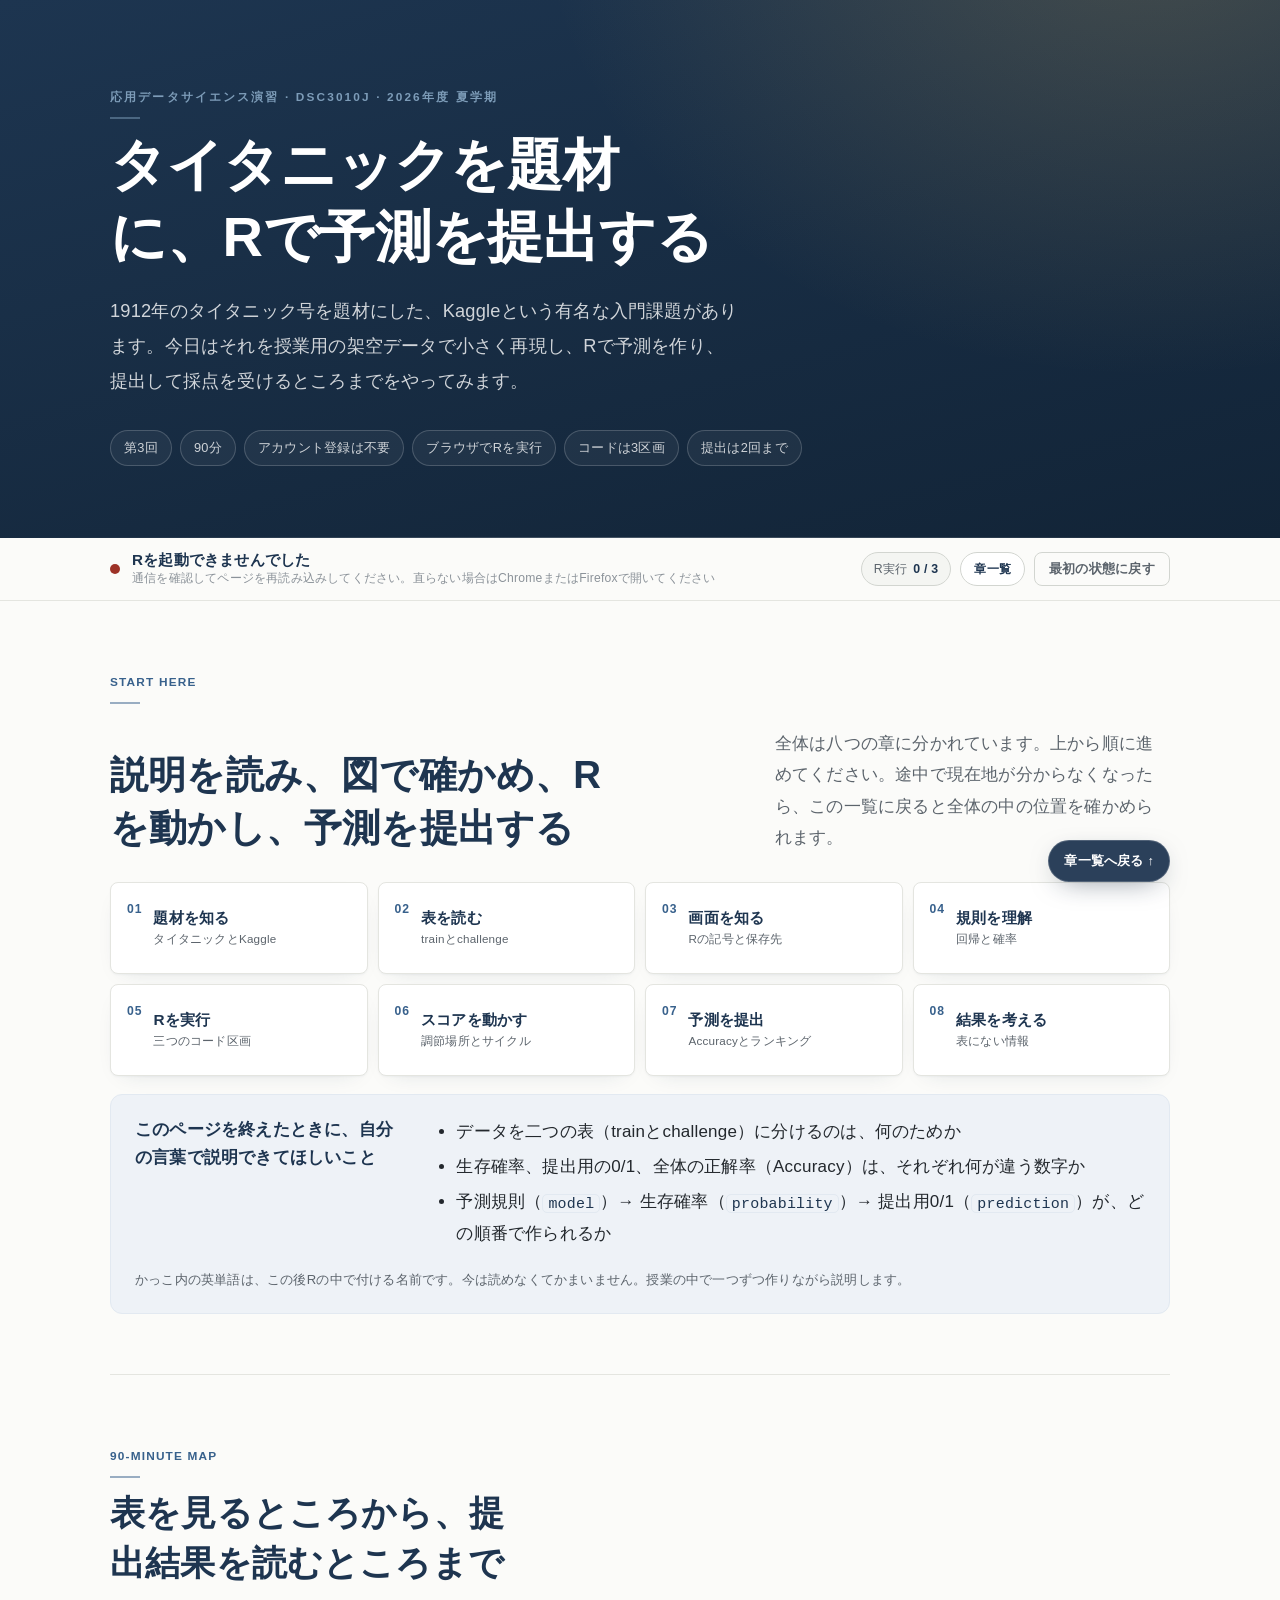
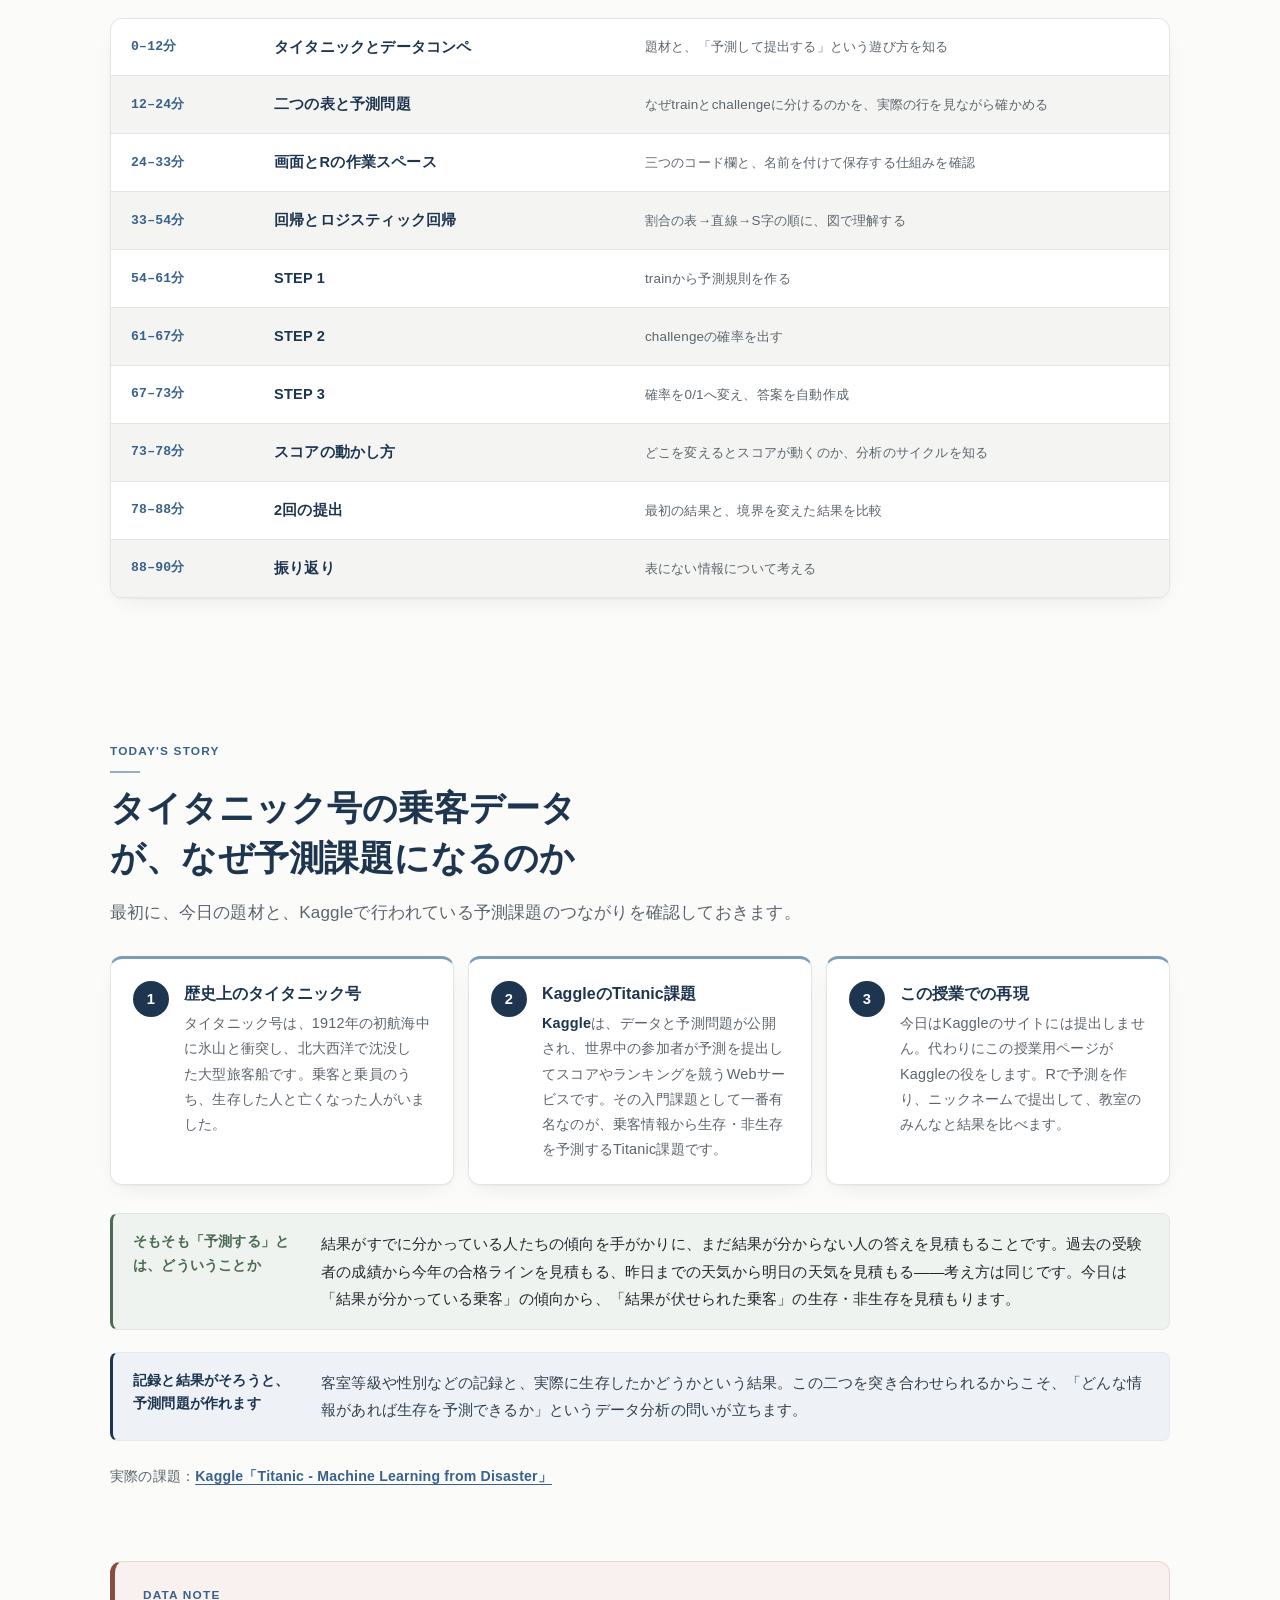
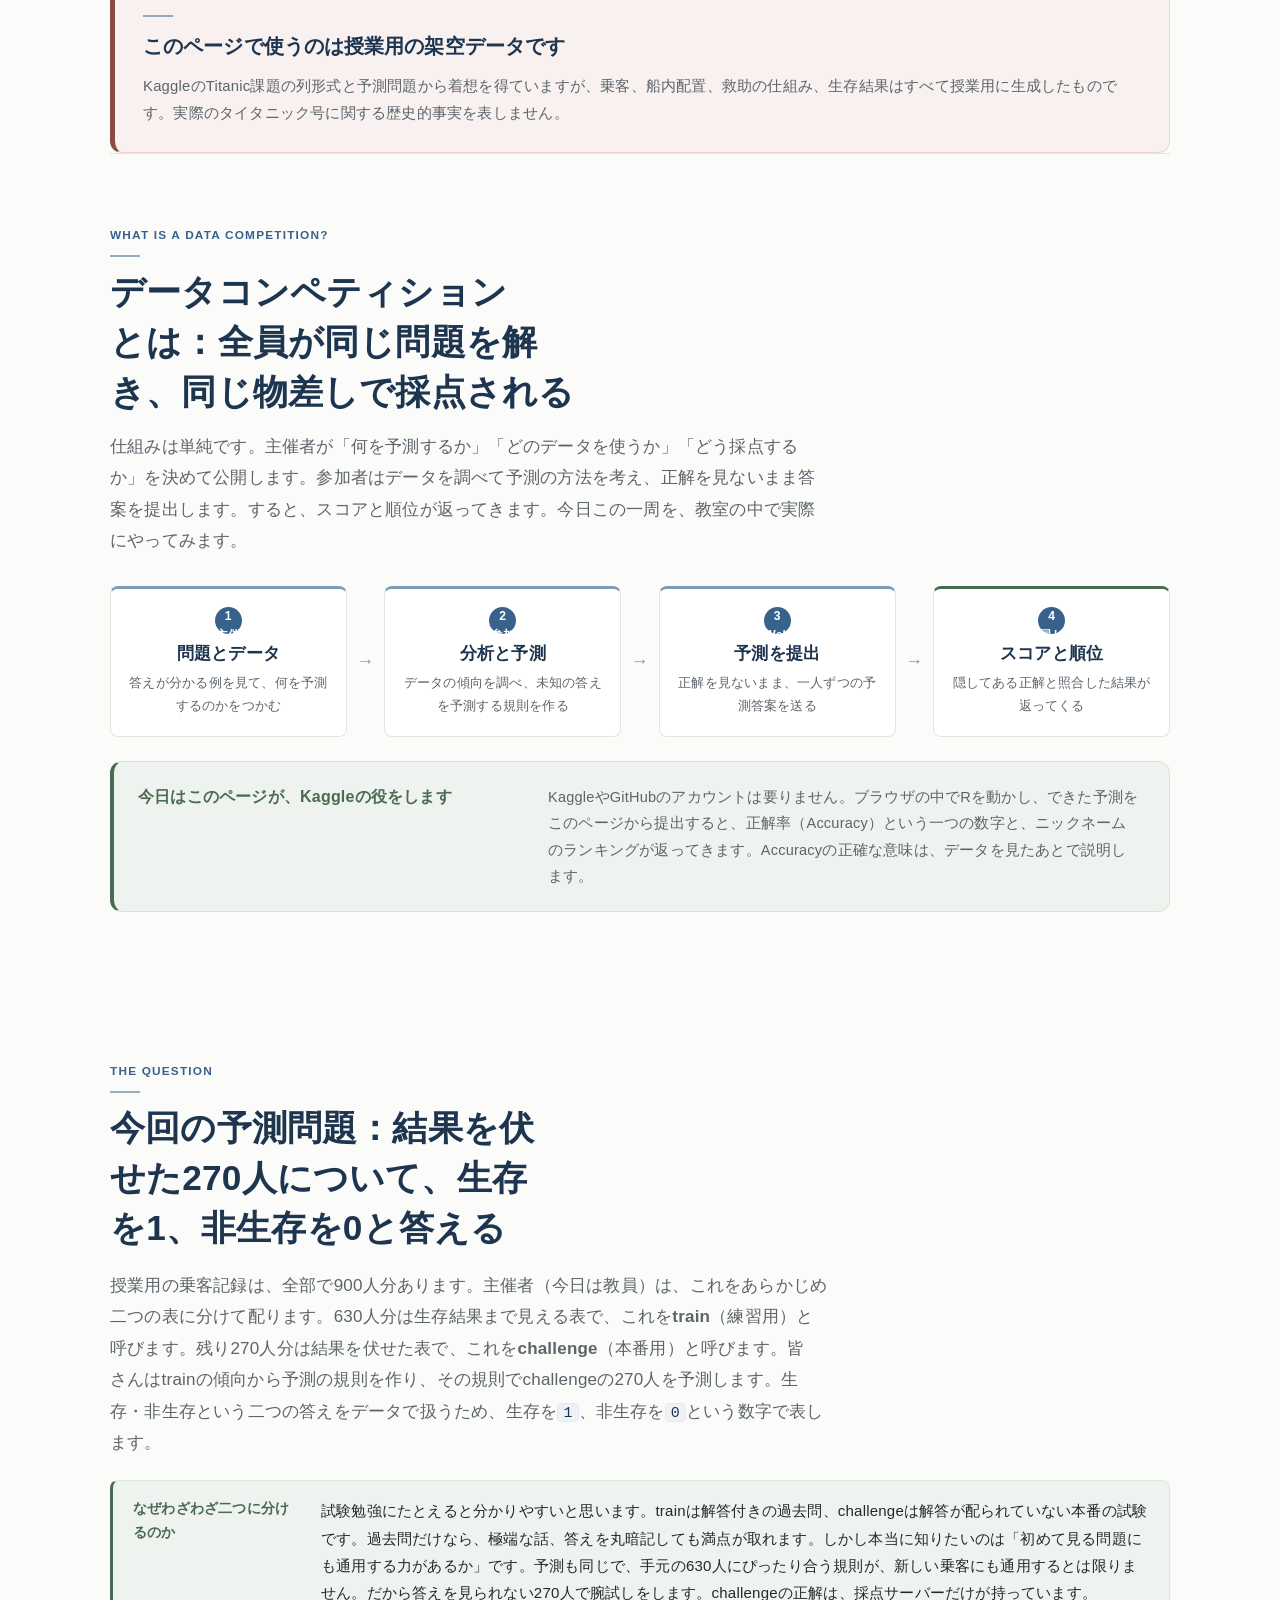
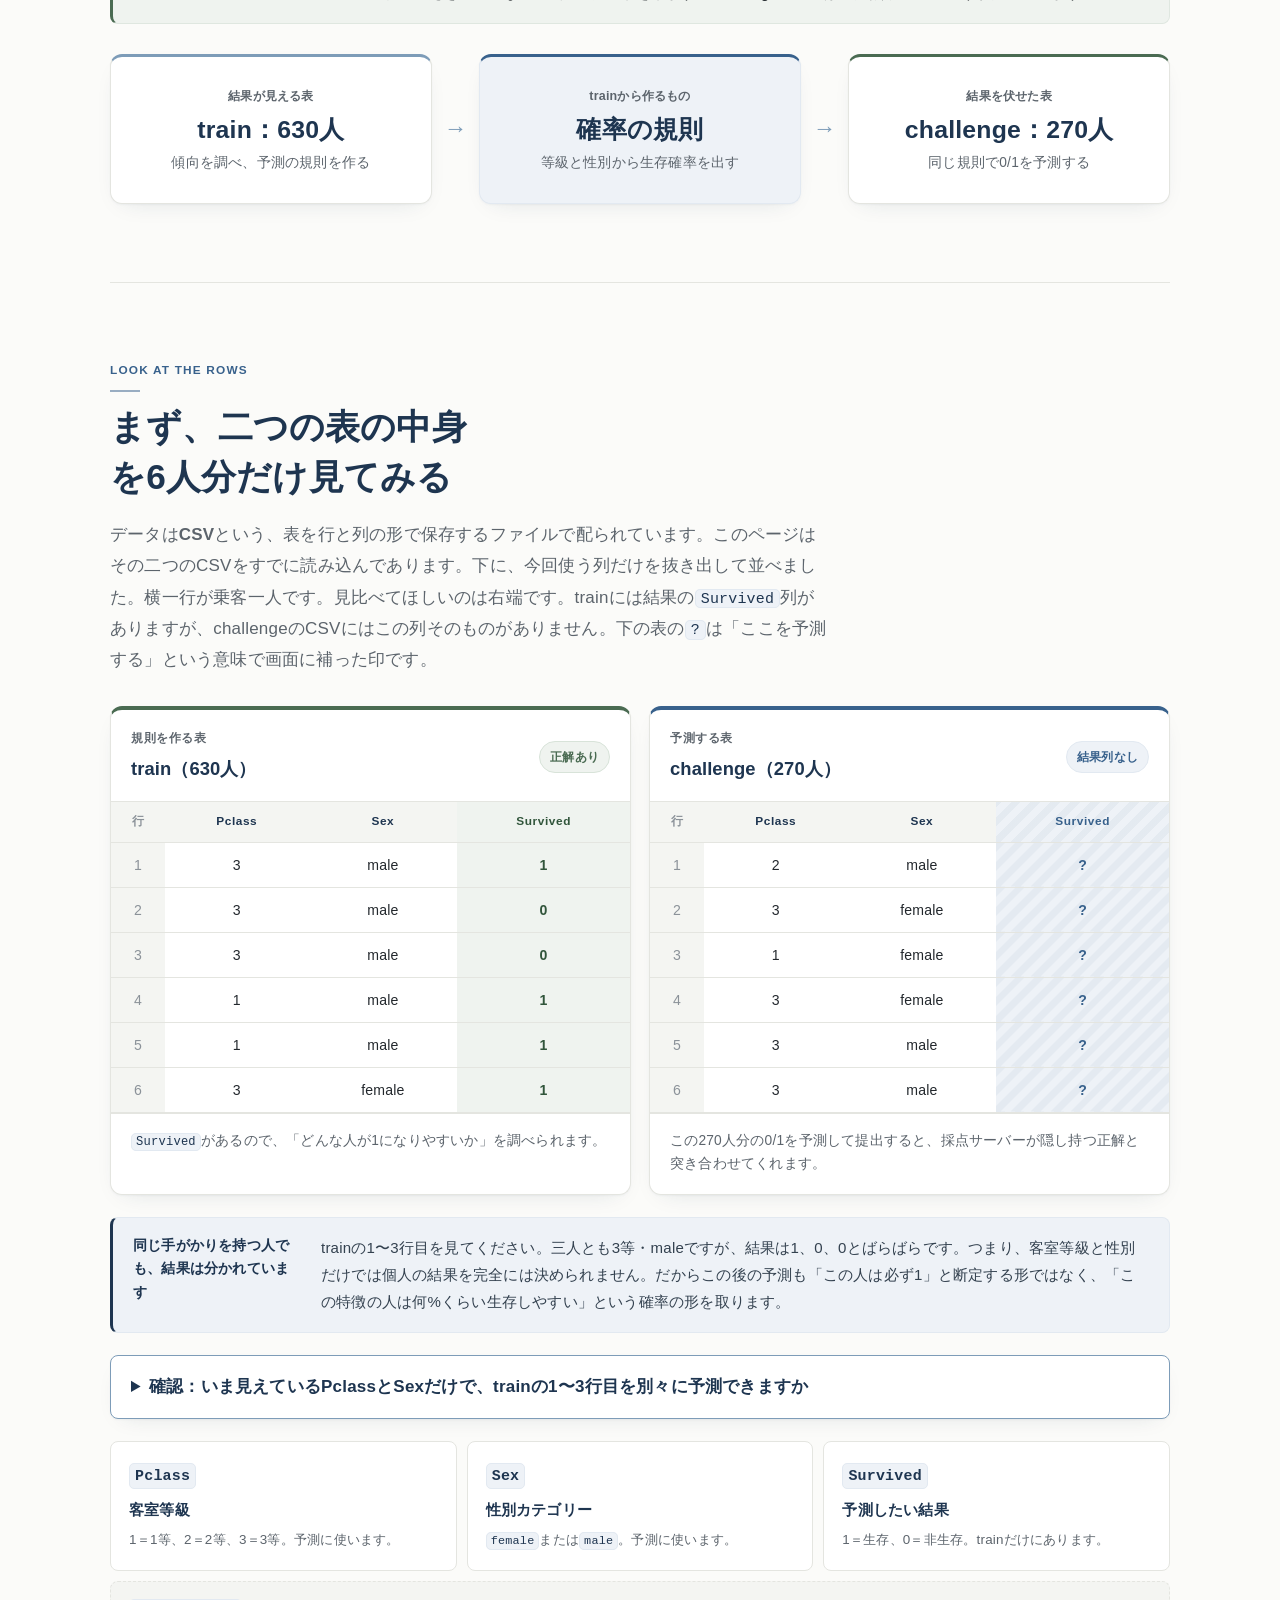
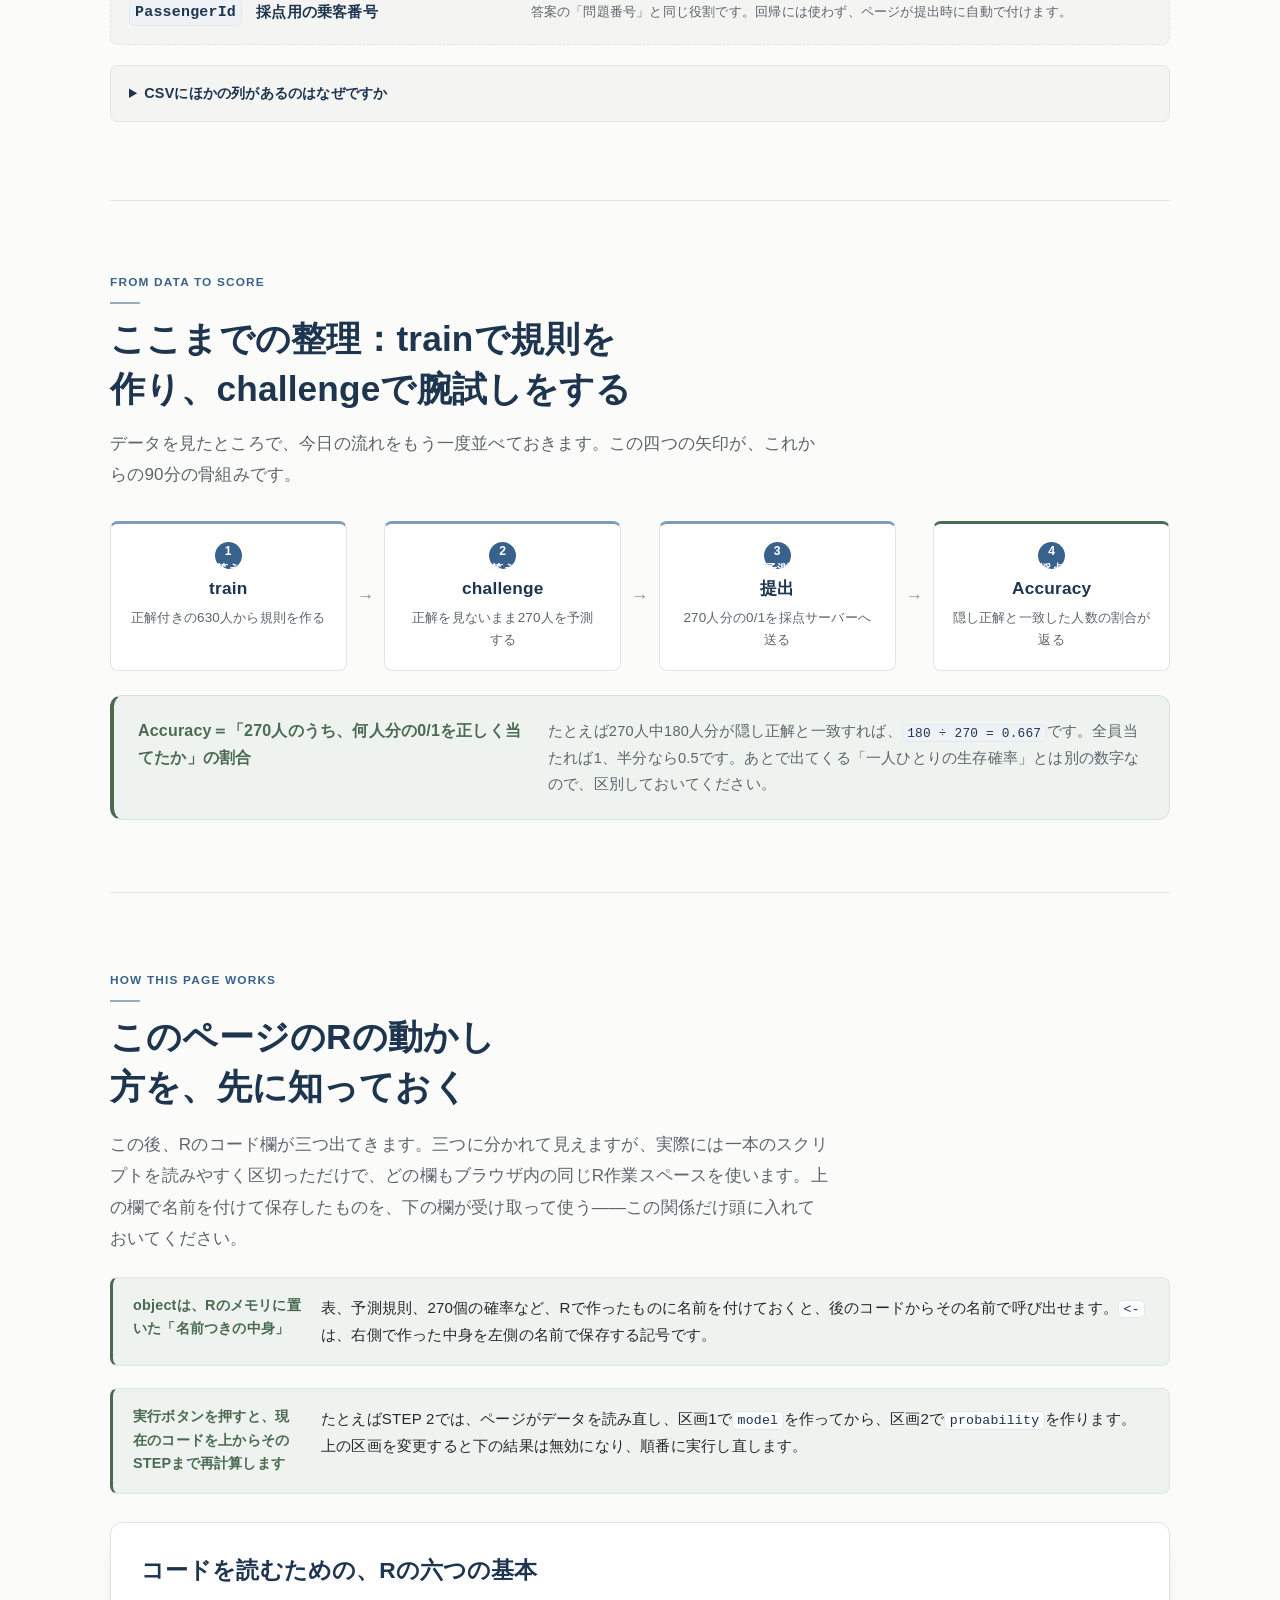
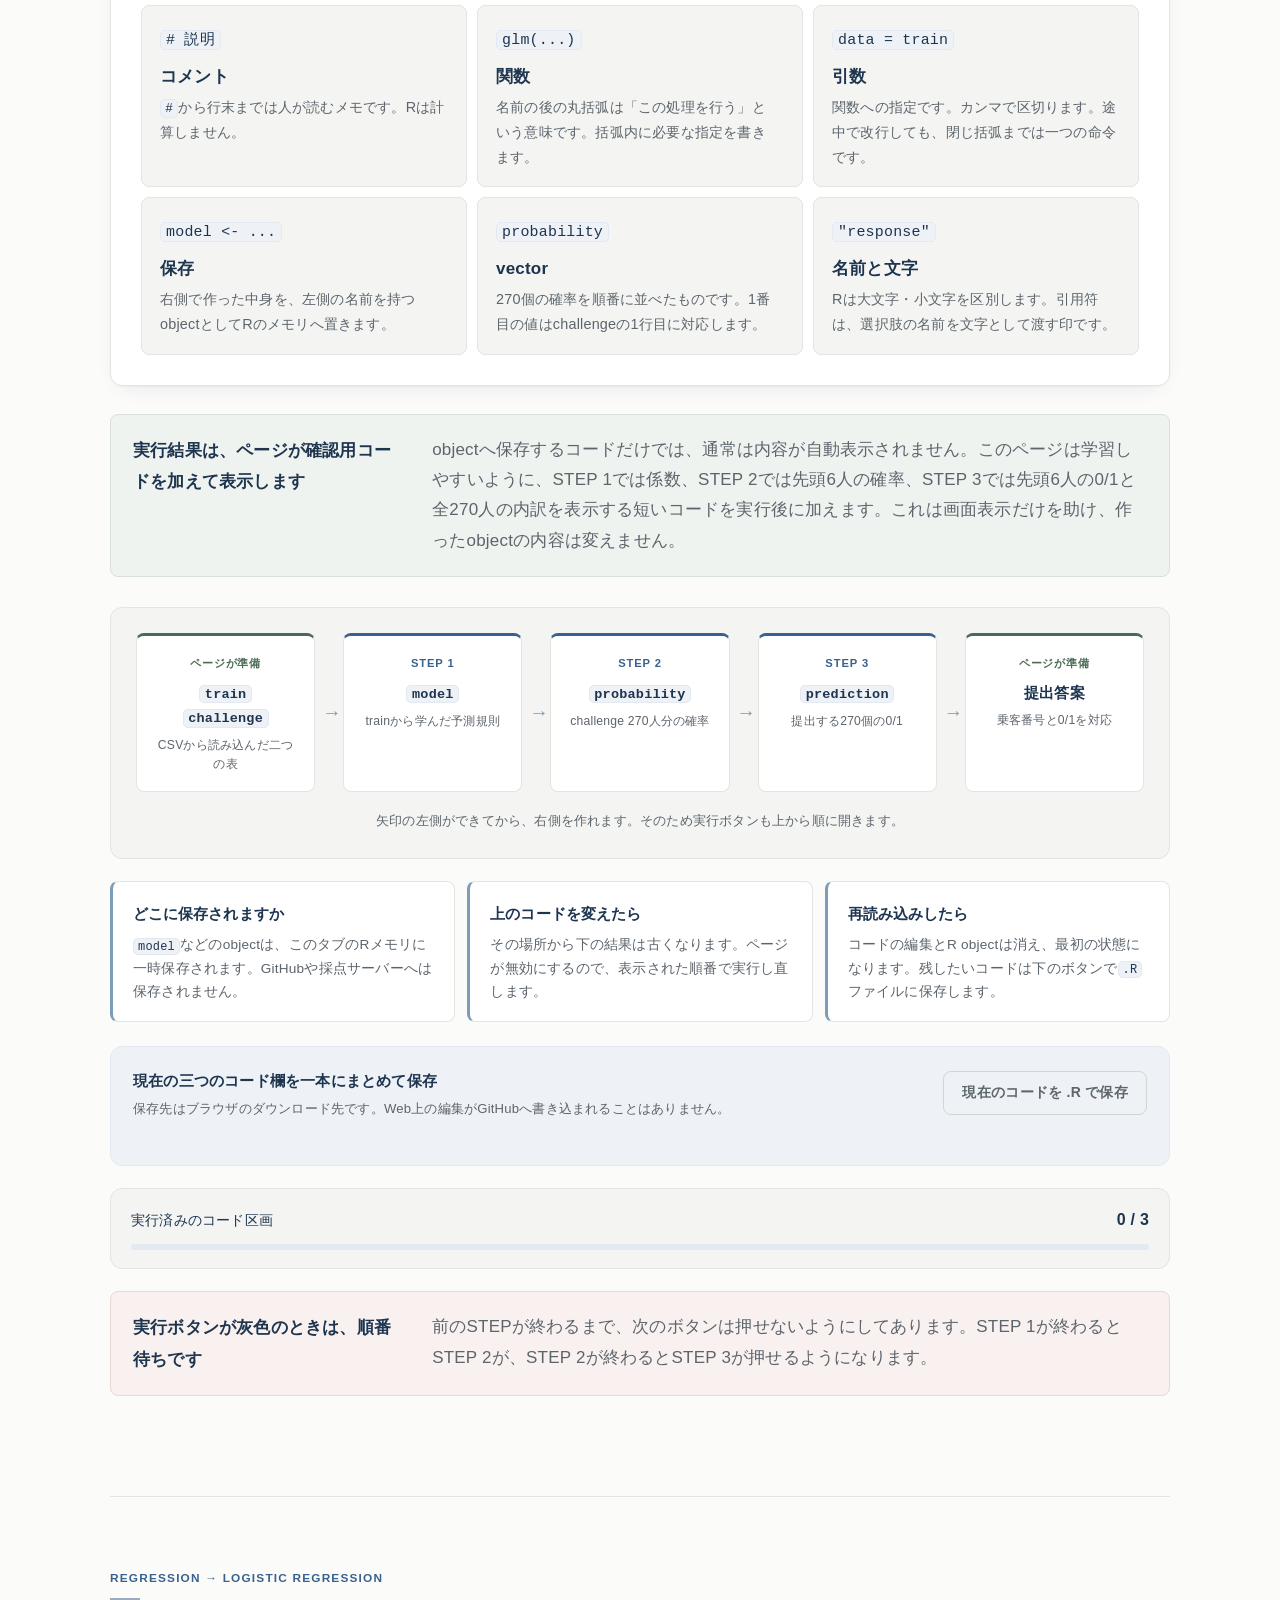
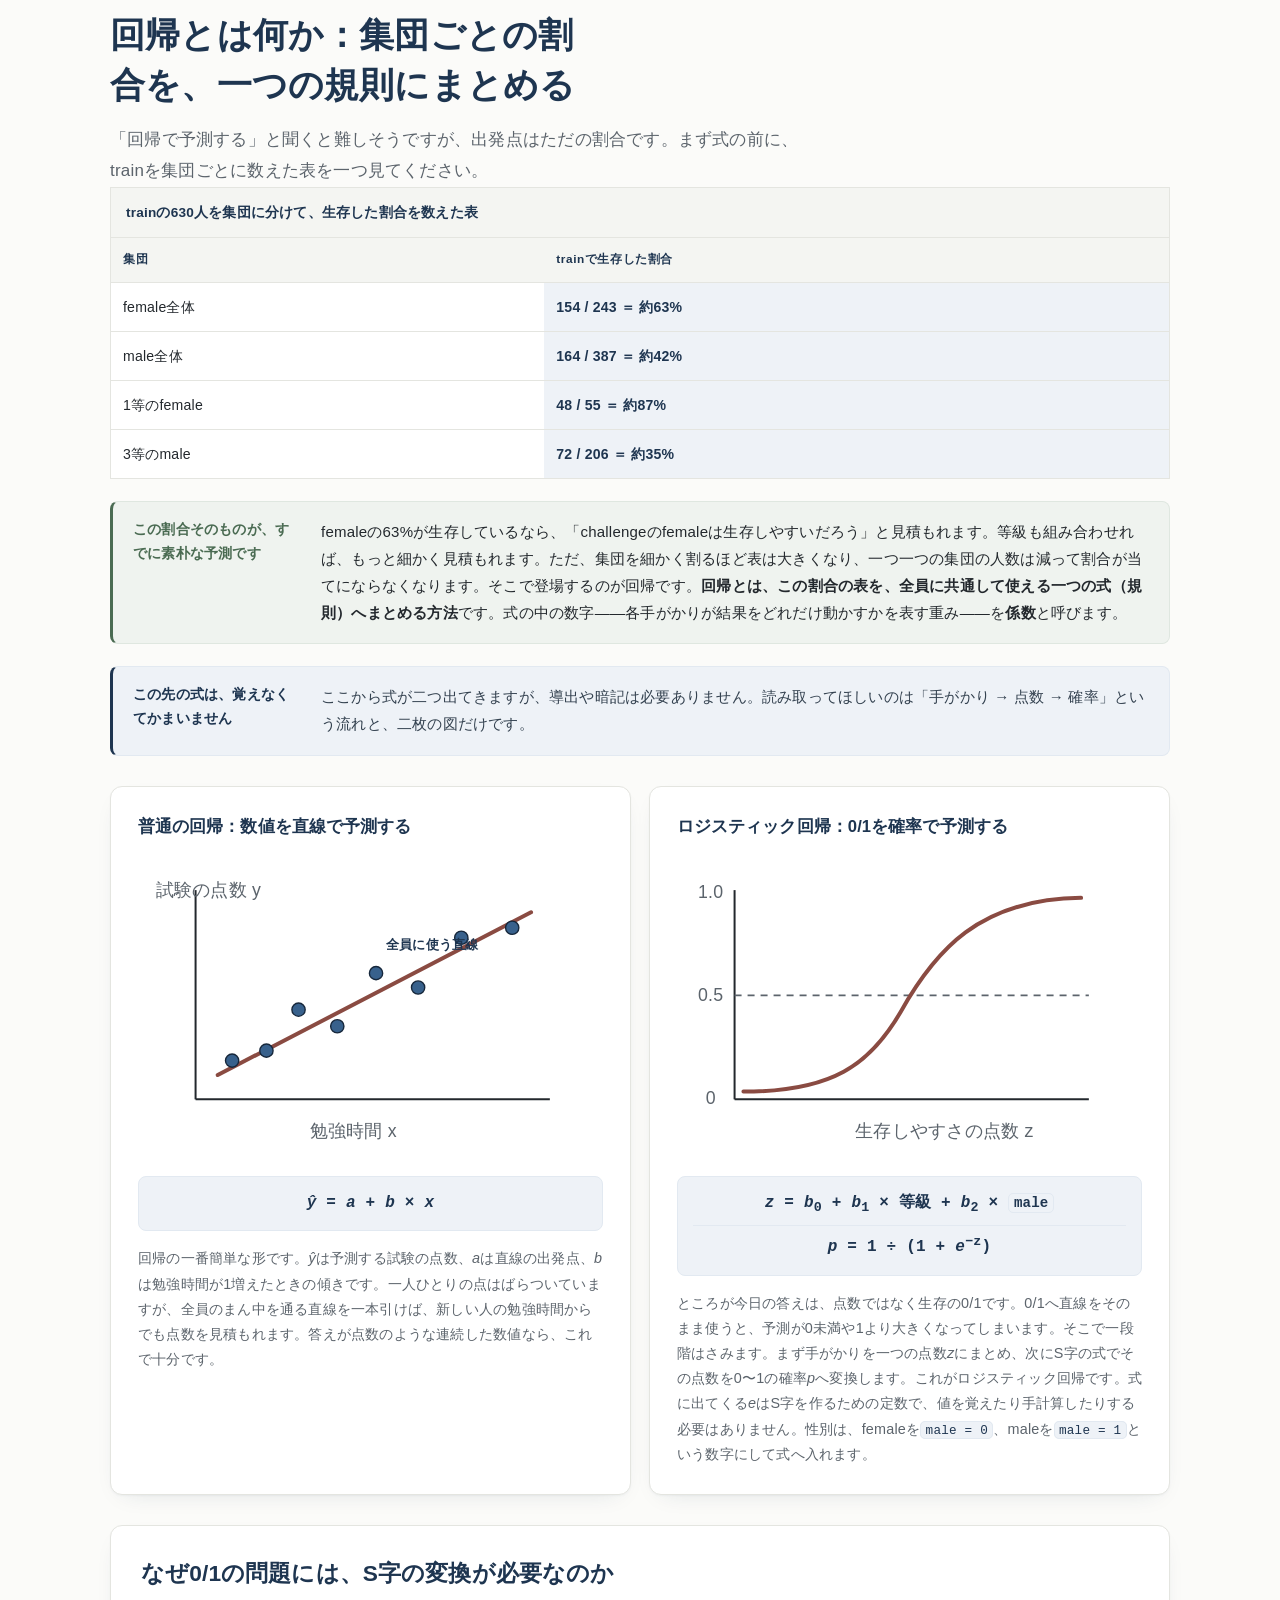
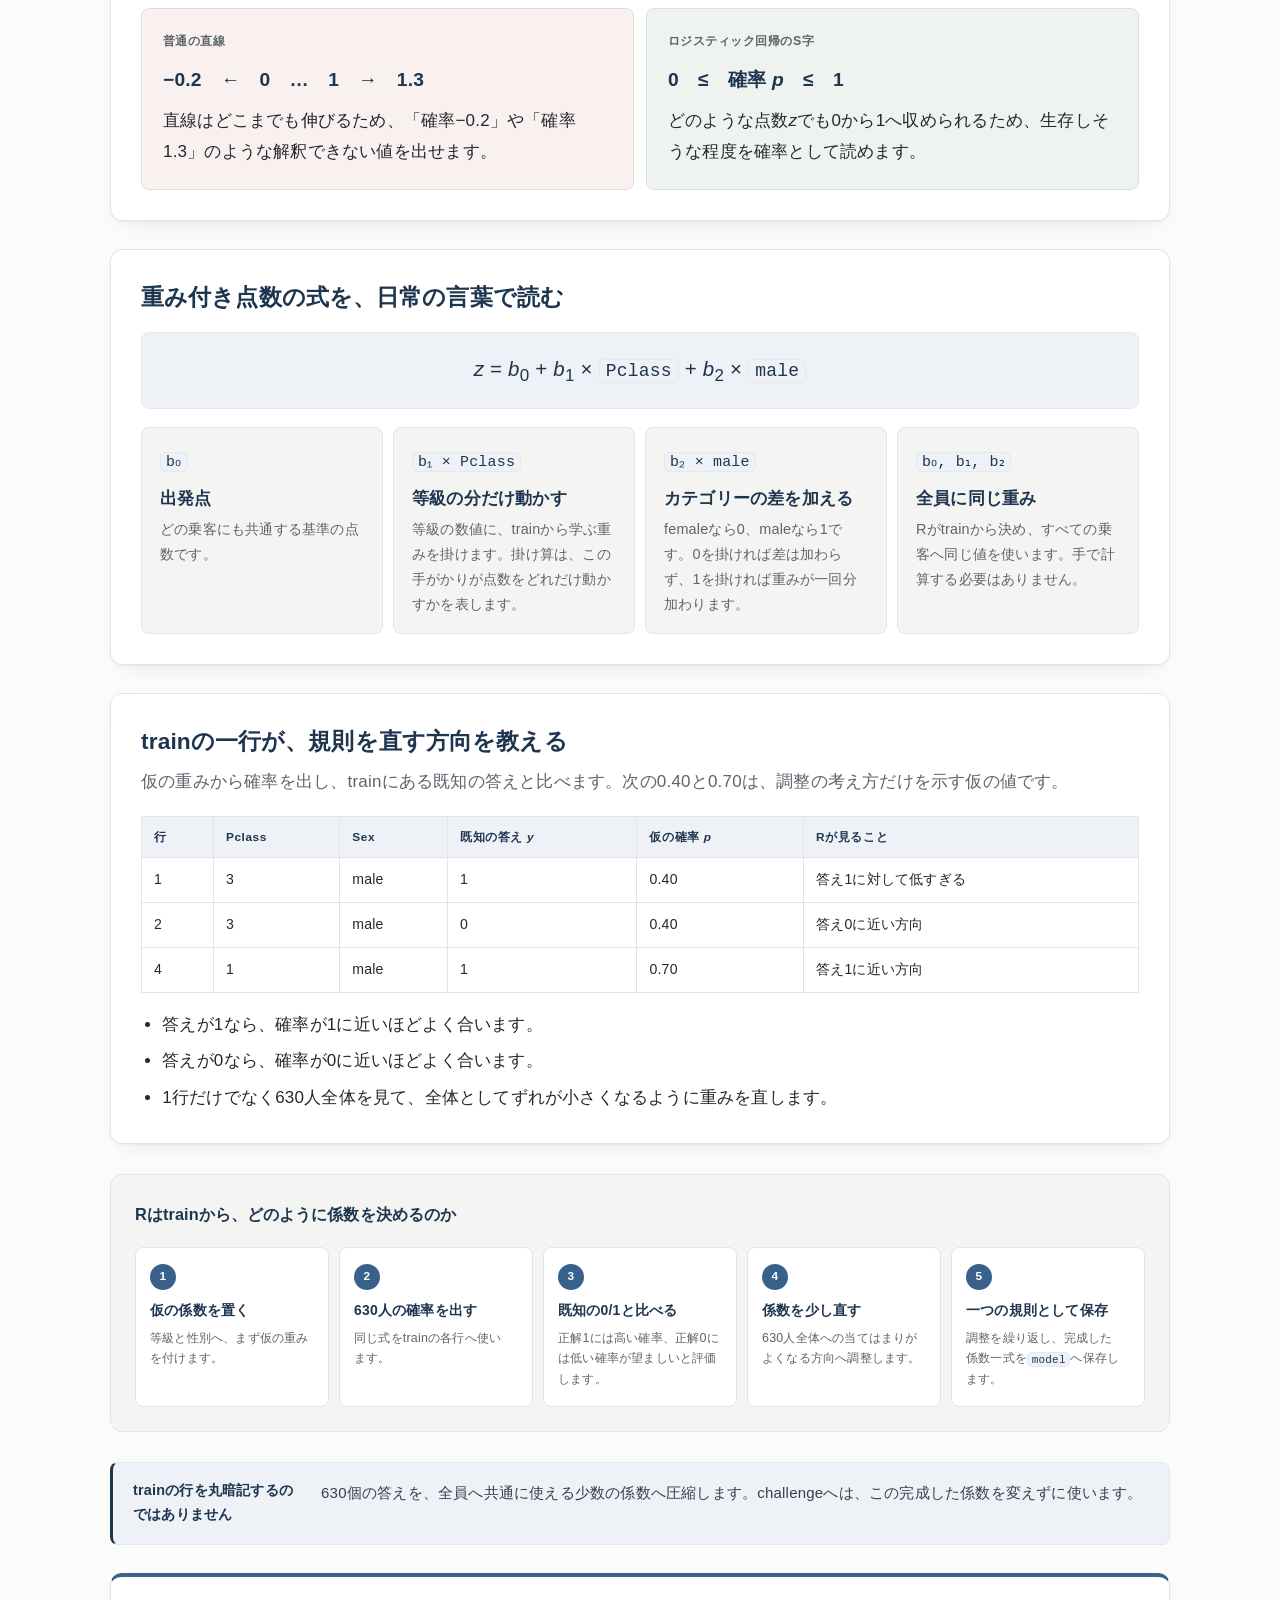
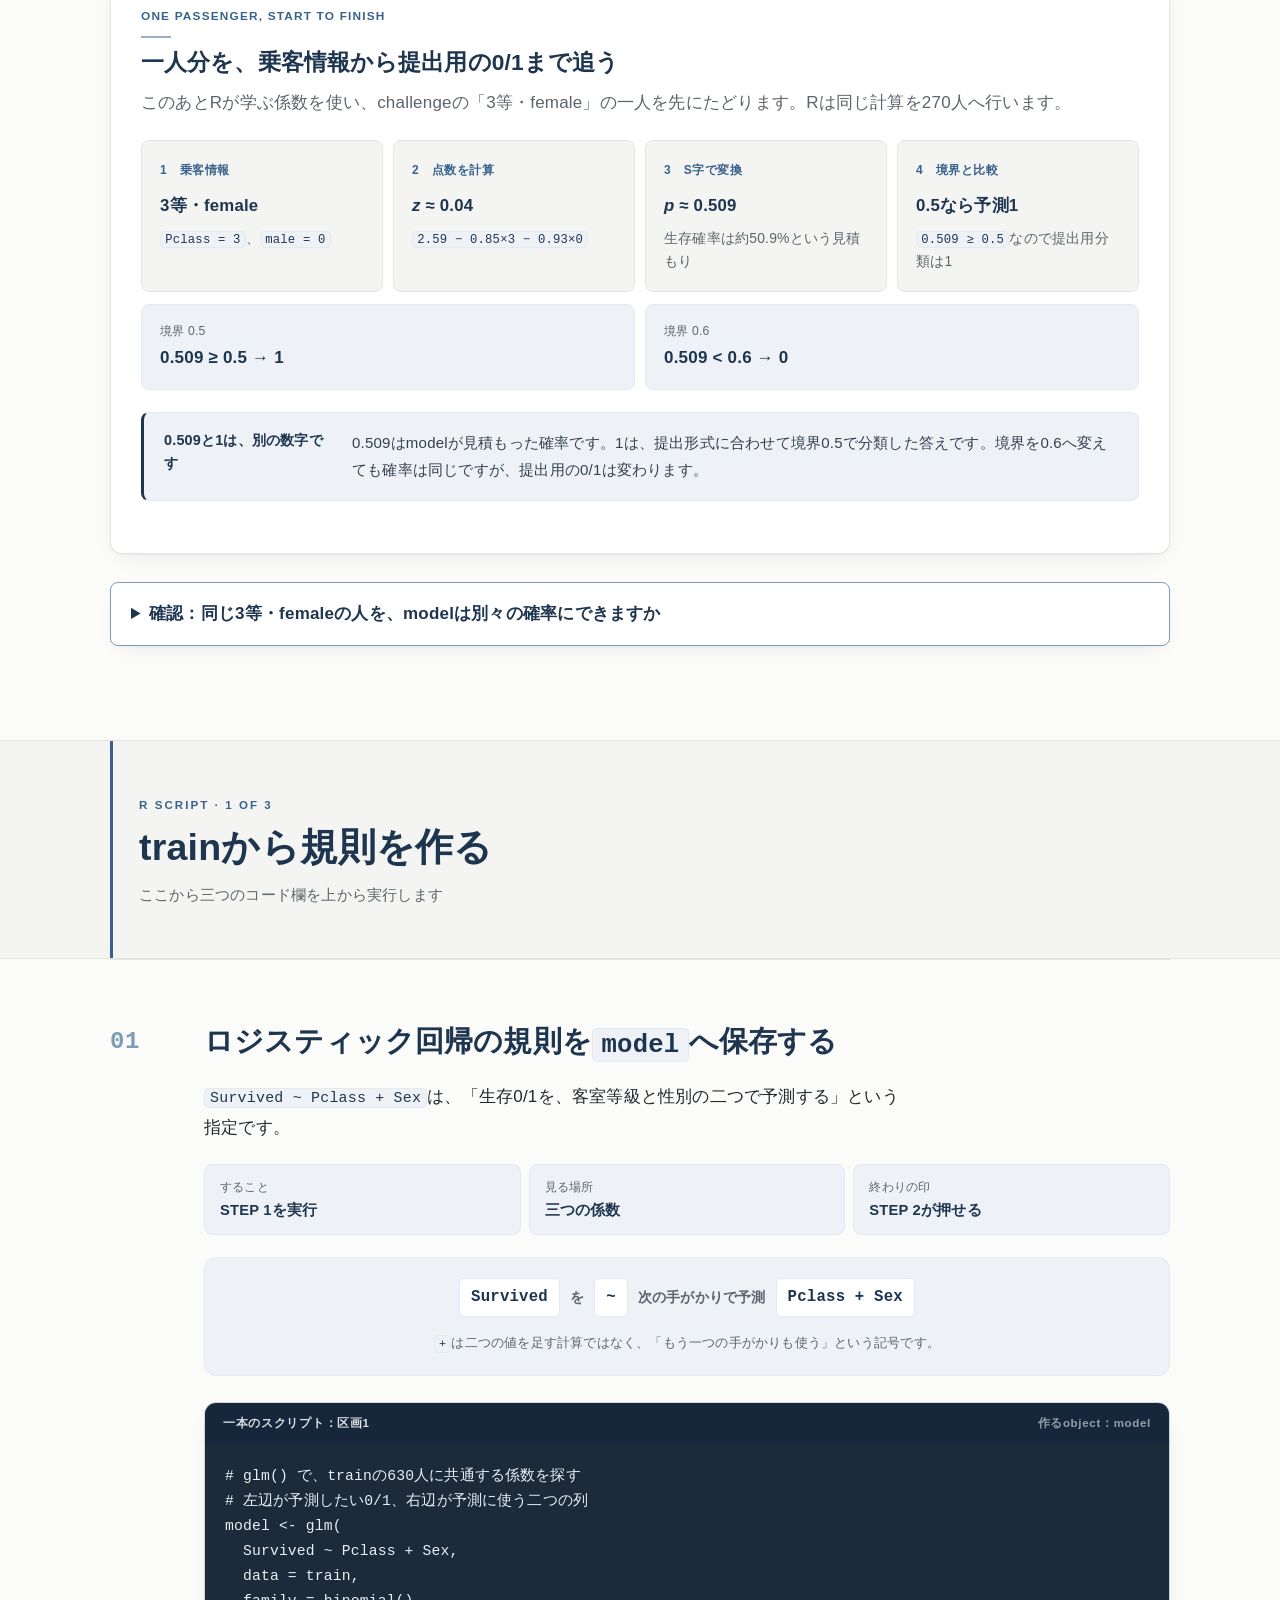
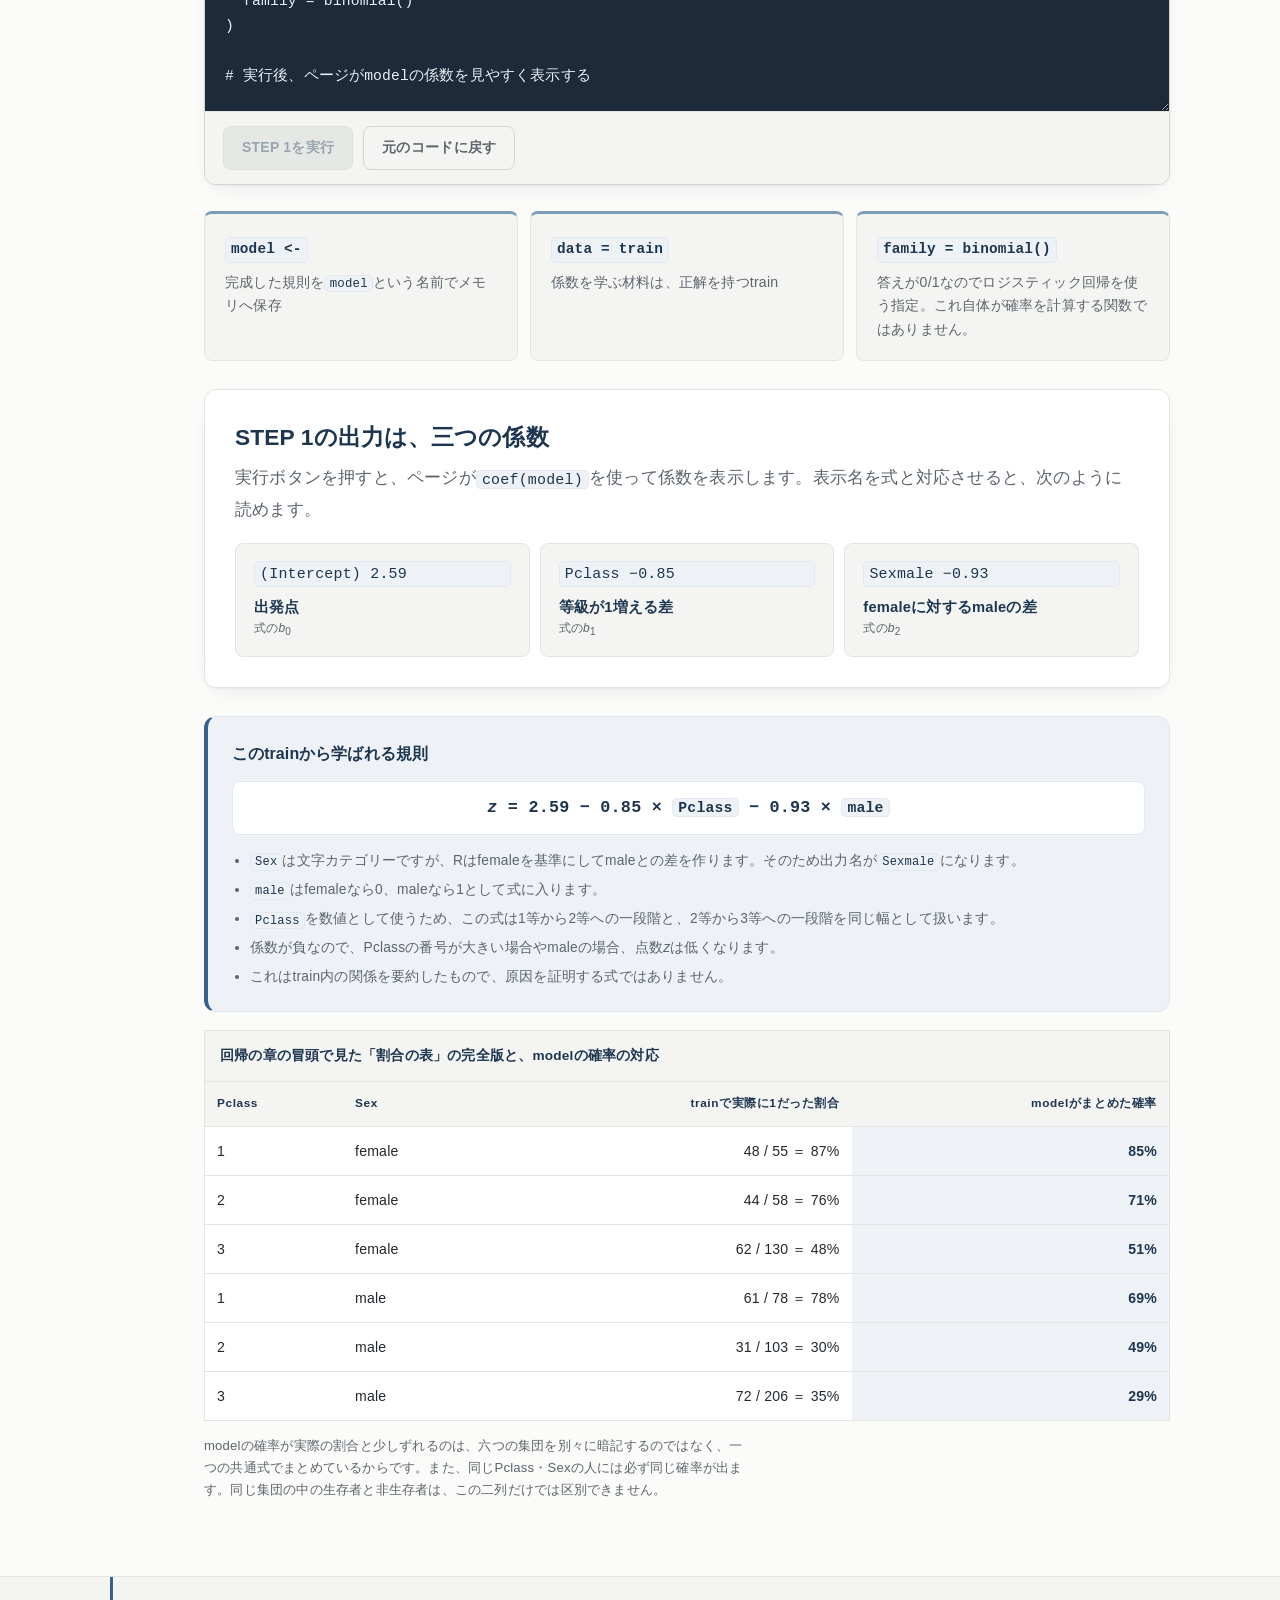
==== commit 3f9cd465: "Remove meta remarks about page format and explain GitHub terms in place Co-Authored-By: Claude Opus " ====
--- a/docs/index.html
+++ b/docs/index.html
@@ -15,8 +15,8 @@
     <div class="hero__inner">
       <p class="eyebrow">応用データサイエンス演習 · DSC3010J · 2026年度 夏学期</p>
       <h1>タイタニックを題材に、Rで予測を提出する</h1>
-      <p class="hero__lead">1912年のタイタニック号を題材にした、Kaggleという有名な入門課題があります。今日はそれを授業用の架空データで小さく再現し、Rで予測を作って提出するところまでを、このページ一枚でやってみます。上から順に読み進めてください。</p>
-      <div class="hero__meta"><span>第3回</span><span>90分</span><span>このページで説明から提出まで完結</span><span>ブラウザでRを実行</span><span>コードは3区画</span><span>提出は2回まで</span></div>
+      <p class="hero__lead">1912年のタイタニック号を題材にした、Kaggleという有名な入門課題があります。今日はそれを授業用の架空データで小さく再現し、Rで予測を作り、提出して採点を受けるところまでをやってみます。</p>
+      <div class="hero__meta"><span>第3回</span><span>90分</span><span>アカウント登録は不要</span><span>ブラウザでRを実行</span><span>コードは3区画</span><span>提出は2回まで</span></div>
     </div>
   </header>
 
@@ -35,8 +35,8 @@
     <nav class="lesson-navigator content-width" aria-labelledby="navigator-title">
       <div class="lesson-navigator__intro">
         <p class="section-label">START HERE</p>
-        <h2 id="navigator-title">今日はスライドを配りません。このページがそのまま教材です</h2>
-        <p>説明も、図も、Rの実行も、予測の提出も、すべてこの一枚の中にあります。八つの章を上から順に進めてください。授業中に迷子になったら、この一覧に戻ってくれば大丈夫です。</p>
+        <h2 id="navigator-title">説明を読み、図で確かめ、Rを動かし、予測を提出する</h2>
+        <p>全体は八つの章に分かれています。上から順に進めてください。途中で現在地が分からなくなったら、この一覧に戻ると全体の中の位置を確かめられます。</p>
       </div>
       <ol>
         <li><a href="#story-title"><span>01</span><strong>題材を知る</strong><small>タイタニックとKaggle</small></a></li>
@@ -243,7 +243,7 @@
         </tbody>
       </table></div>
       <div class="explanation"><strong>この割合そのものが、すでに素朴な予測です</strong><span>femaleの63%が生存しているなら、「challengeのfemaleは生存しやすいだろう」と見積もれます。等級も組み合わせれば、もっと細かく見積もれます。ただ、集団を細かく割るほど表は大きくなり、一つ一つの集団の人数は減って割合が当てにならなくなります。そこで登場するのが回帰です。<strong>回帰とは、この割合の表を、全員に共通して使える一つの式（規則）へまとめる方法</strong>です。式の中の数字——各手がかりが結果をどれだけ動かすかを表す重み——を<strong>係数</strong>と呼びます。</span></div>
-      <div class="takeaway"><strong>この先の式は、覚えなくてかまいません</strong><span>ここから式が二つ出てきますが、導出も暗記も不要で、試験にも出しません。読み取ってほしいのは「手がかり → 点数 → 確率」という流れと、二枚の図だけです。</span></div>
+      <div class="takeaway"><strong>この先の式は、覚えなくてかまいません</strong><span>ここから式が二つ出てきますが、導出や暗記は必要ありません。読み取ってほしいのは「手がかり → 点数 → 確率」という流れと、二枚の図だけです。</span></div>
       <div class="model-panels">
         <article class="model-panel">
           <h3>普通の回帰：数値を直線で予測する</h3>
@@ -480,7 +480,7 @@
       </div>
     </section>
 
-    <section class="concept-section content-width" aria-labelledby="repo-title"><p class="section-label">COURSE MATERIALS</p><h2 id="repo-title">公開repoは教材一式の置き場所</h2><p>Web上のコードを編集しても、GitHub上のファイルは変わりません。この回ではrepoから教材を閲覧し、コードの編集内容は<code>.R</code>として自分のPCへ保存します。</p><div class="download-row"><a class="button button--quiet" href="https://github.com/JunGoto01/DSC3010J-lecture03">授業用の公開repoを見る</a><a class="button button--quiet" href="leaderboard.html">みんなの公開ランキング</a></div></section>
+    <section class="concept-section content-width" aria-labelledby="repo-title"><p class="section-label">COURSE MATERIALS</p><h2 id="repo-title">今日使ったコードとデータは、GitHubで公開されています</h2><p><strong>GitHub</strong>は、コードやデータを公開・共有するためのWebサービスです。この授業のコードとデータ一式は、下のリンク先（リポジトリと呼ばれる置き場所）からいつでも見られます。閲覧にアカウントは要りません。なお、このページ上でコードを編集しても、GitHub上のファイルは変わりません。手元に残したいコードは、<code>.R</code>ファイルとして自分のPCへ保存してください。</p><div class="download-row"><a class="button button--quiet" href="https://github.com/JunGoto01/DSC3010J-lecture03">授業のGitHubリポジトリを見る</a><a class="button button--quiet" href="leaderboard.html">みんなの公開ランキング</a></div></section>
 
     <section class="final-section" aria-labelledby="reflection-title"><div class="content-width"><p class="section-label">RECAP &amp; EXIT TICKET</p><h2 id="reflection-title">乗客表に入っていない、どのような情報が予測に必要だろうか</h2><div class="recap-flow" aria-label="今日つないだ分析の流れ"><article><span>1</span><strong>train</strong><p>正解からmodelを学ぶ</p></article><i aria-hidden="true">→</i><article><span>2</span><strong>challenge</strong><p>同じmodelで確率を出す</p></article><i aria-hidden="true">→</i><article><span>3</span><strong>境界</strong><p>確率を0/1へ変える</p></article><i aria-hidden="true">→</i><article><span>4</span><strong>Accuracy</strong><p>隠し正解との一致を測る</p></article></div><div class="accuracy-reality"><strong>高いAccuracyは、現実の仕組みを理解したことと同じではありません</strong><p>今回のmodelが見ているのは、表に入れた客室等級と性別だけです。同じ二列を持つ人でも結果が異なるなら、今回の表に記録していない違いはmodelから見えません。何が抜けている可能性があるかを考えてください。</p></div><div class="completion-check"><strong>最初の学習目標へ戻る</strong><ul><li>trainとchallengeを分ける理由を、自分の言葉で説明できる</li><li>確率、提出用0/1、Accuracyを別の数字として説明できる</li><li><code>model → probability → prediction</code>の順番を説明できる</li></ul></div><ol><li>trainからmodelを作り、challengeを予測する順番を説明する</li><li>0.5から0.6へ変えると、予測1の人数がどう変わったかを書く</li><li>Accuracyだけでは分からないことを一つ挙げる</li></ol><p class="final-message">回帰にできるのは、表に入っている情報から共通の規則を作ることまでです。表にない仕組みは、別の情報を集めて初めて分析できます。次回以降は、今日使わなかった列（AgeやFareなど）をformulaへ自分で選んで加えるところから始め、さらに「表の外の情報」をどう手に入れて分析へつなぐかを考えていきます。</p></div></section>
   </main>
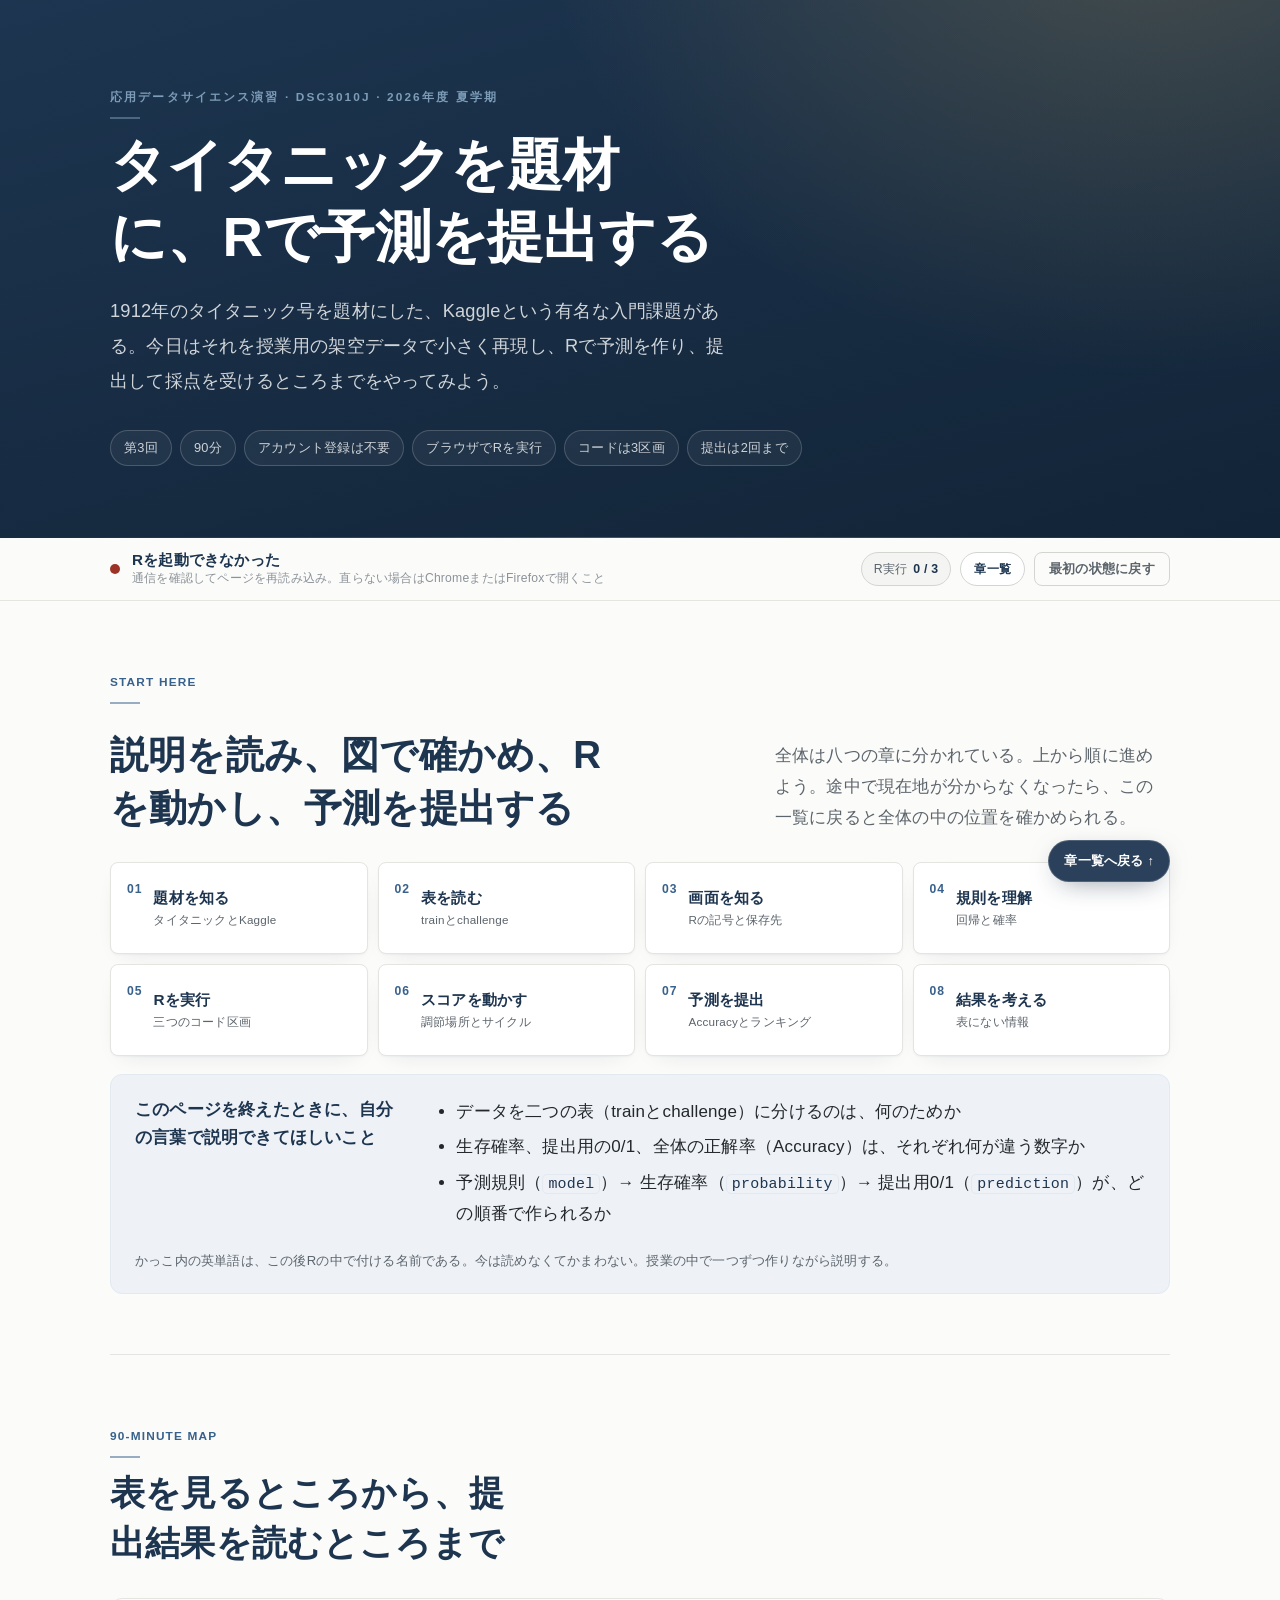
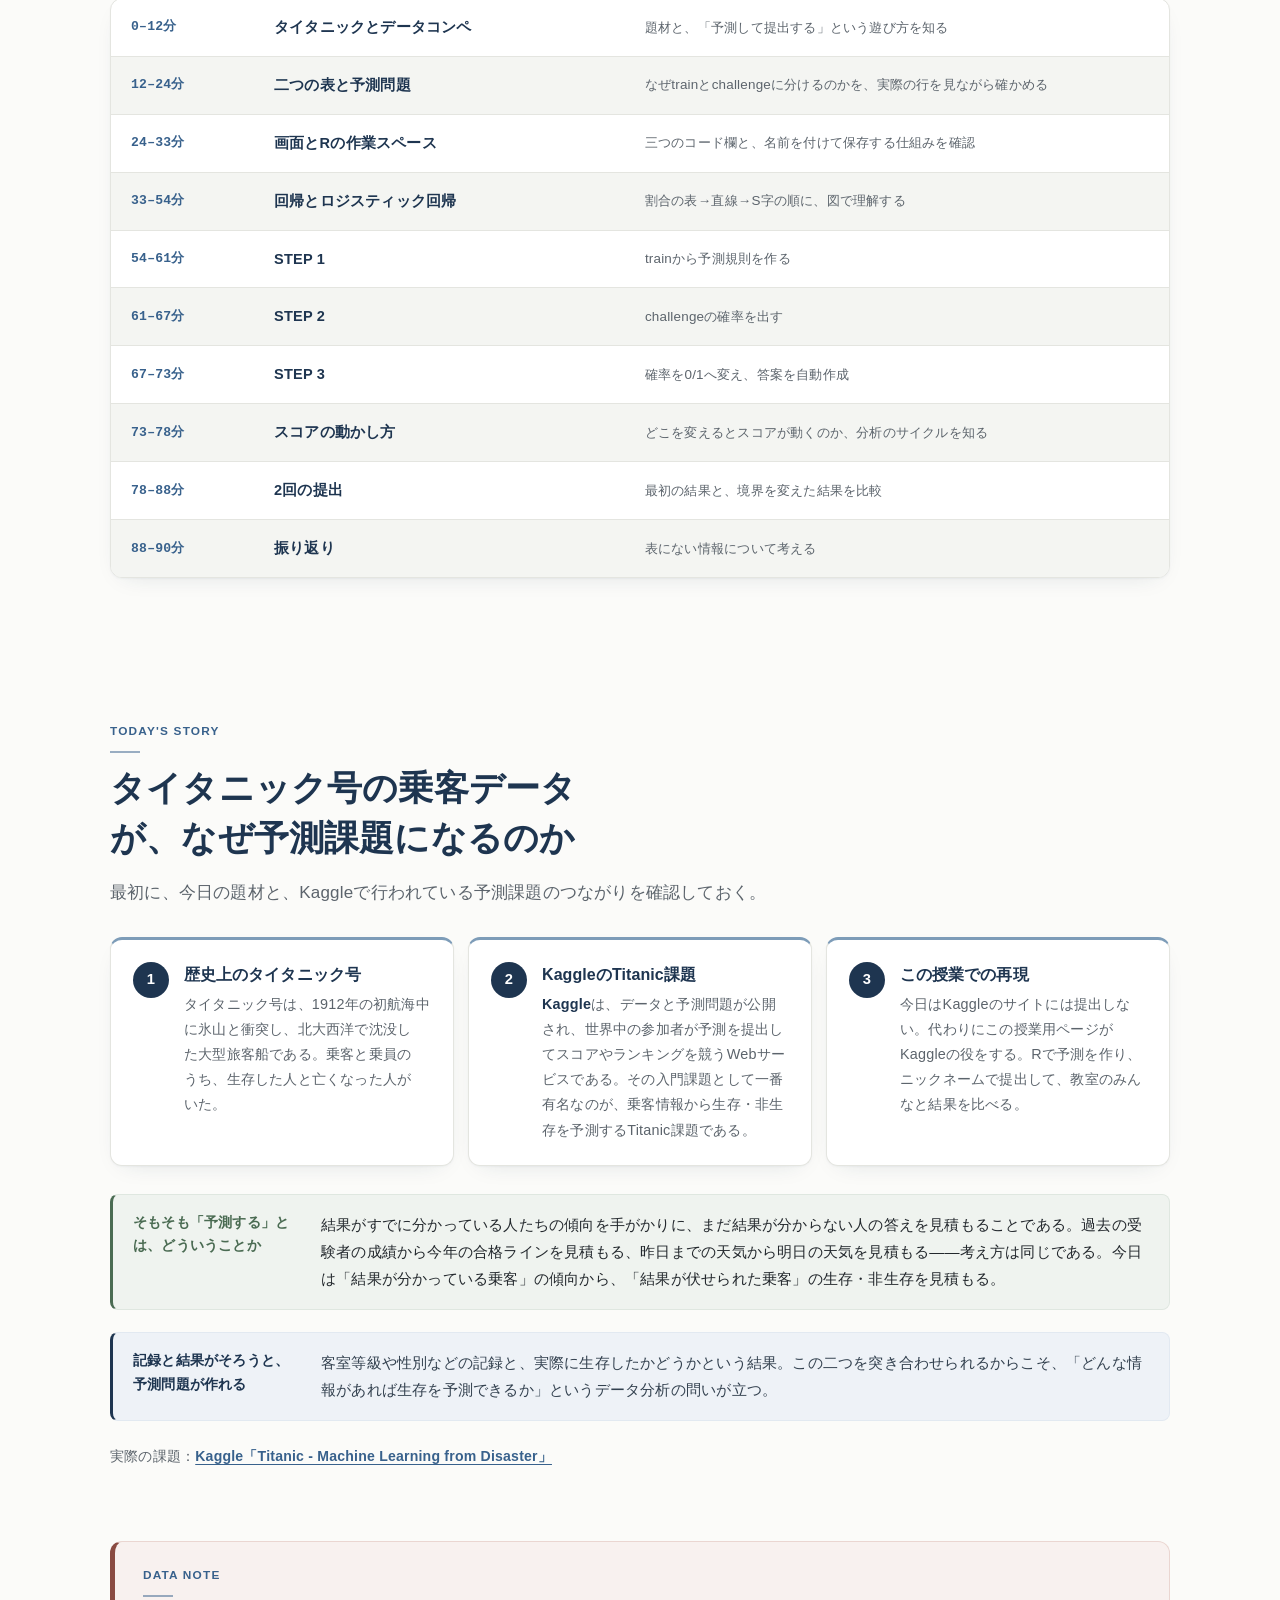
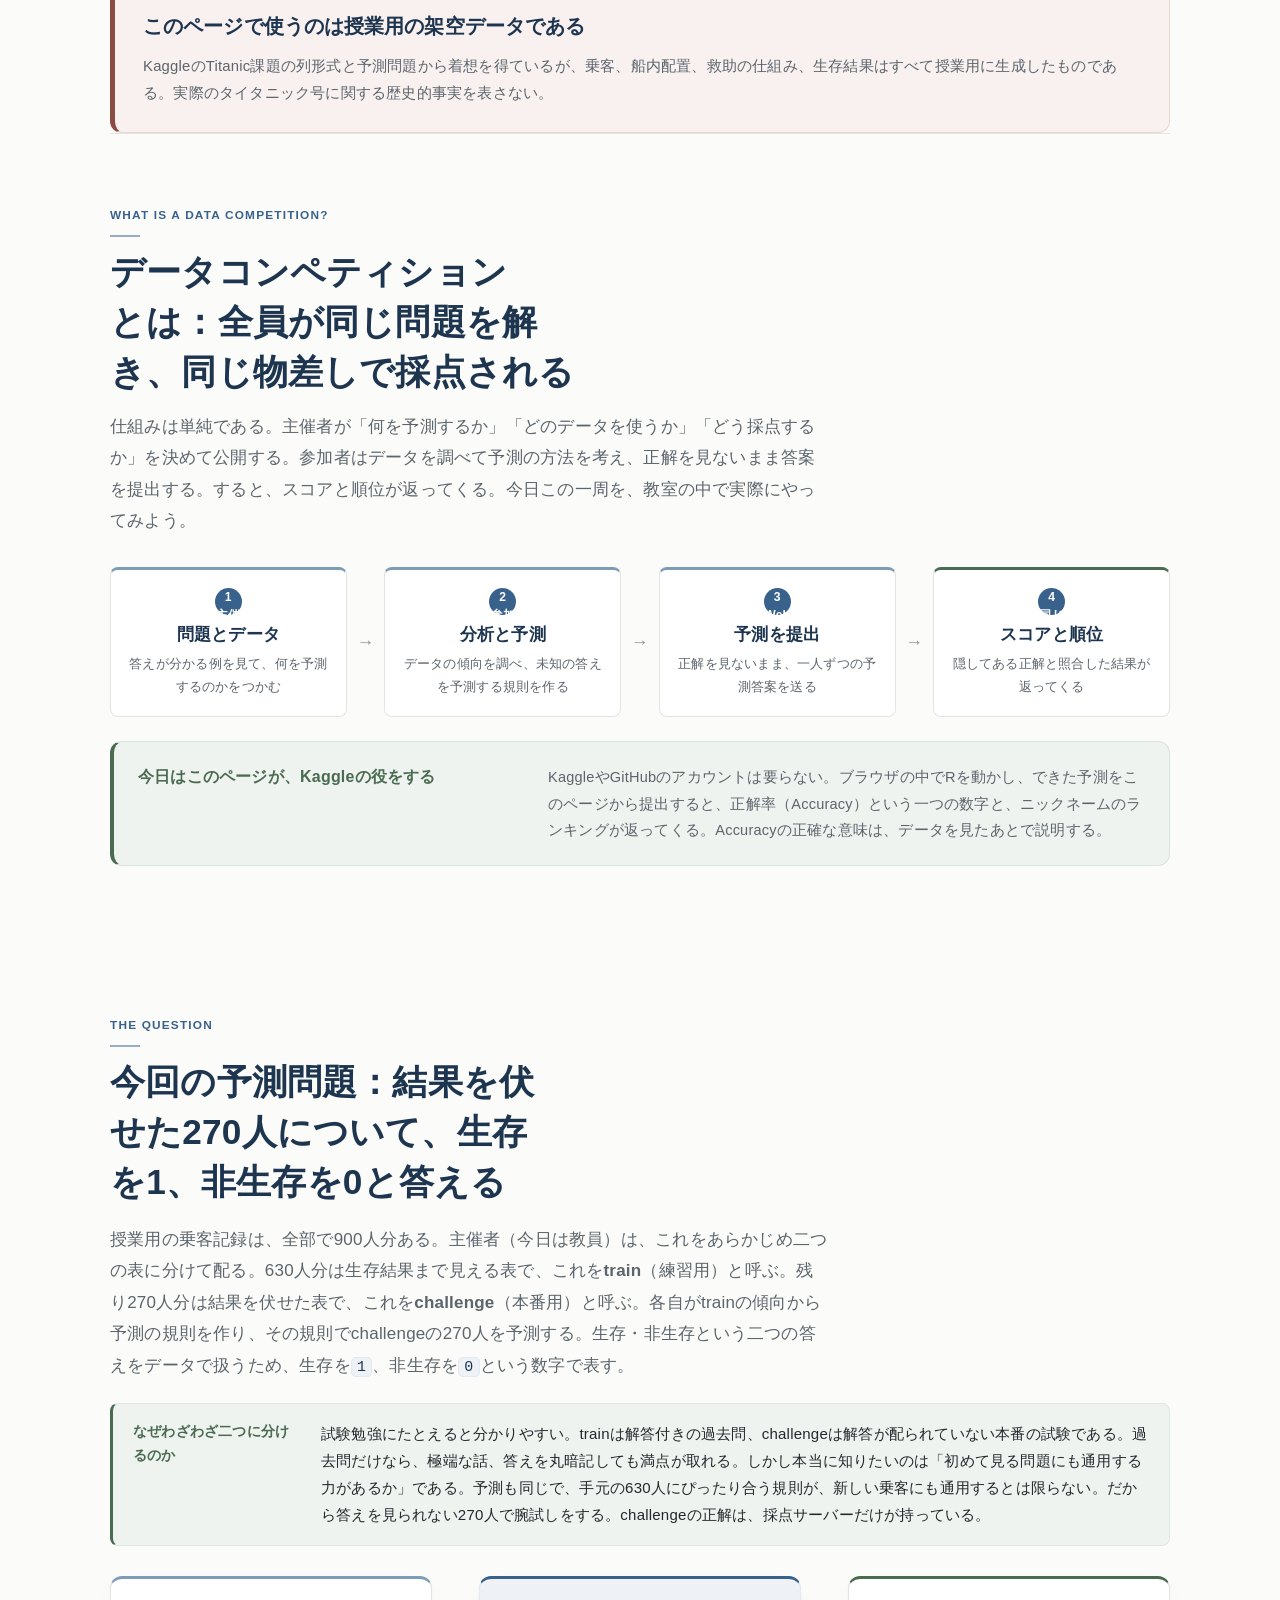
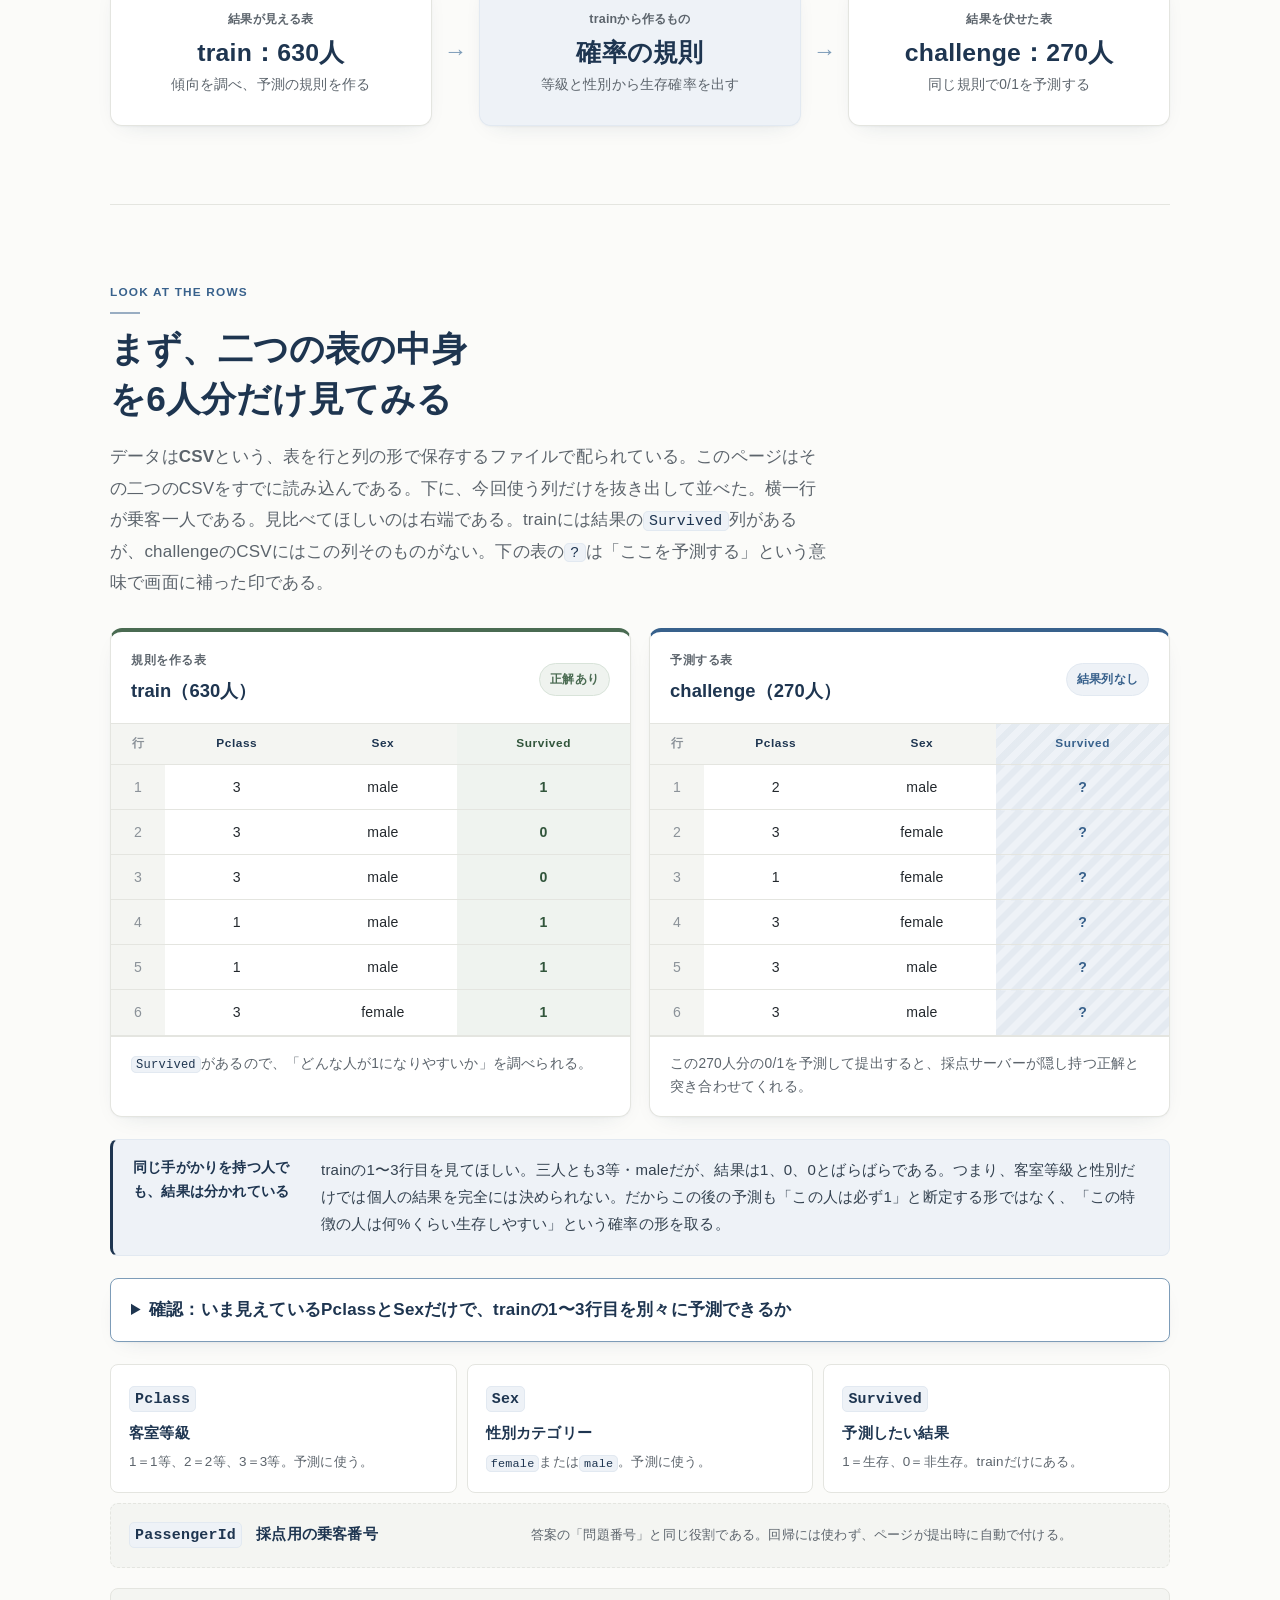
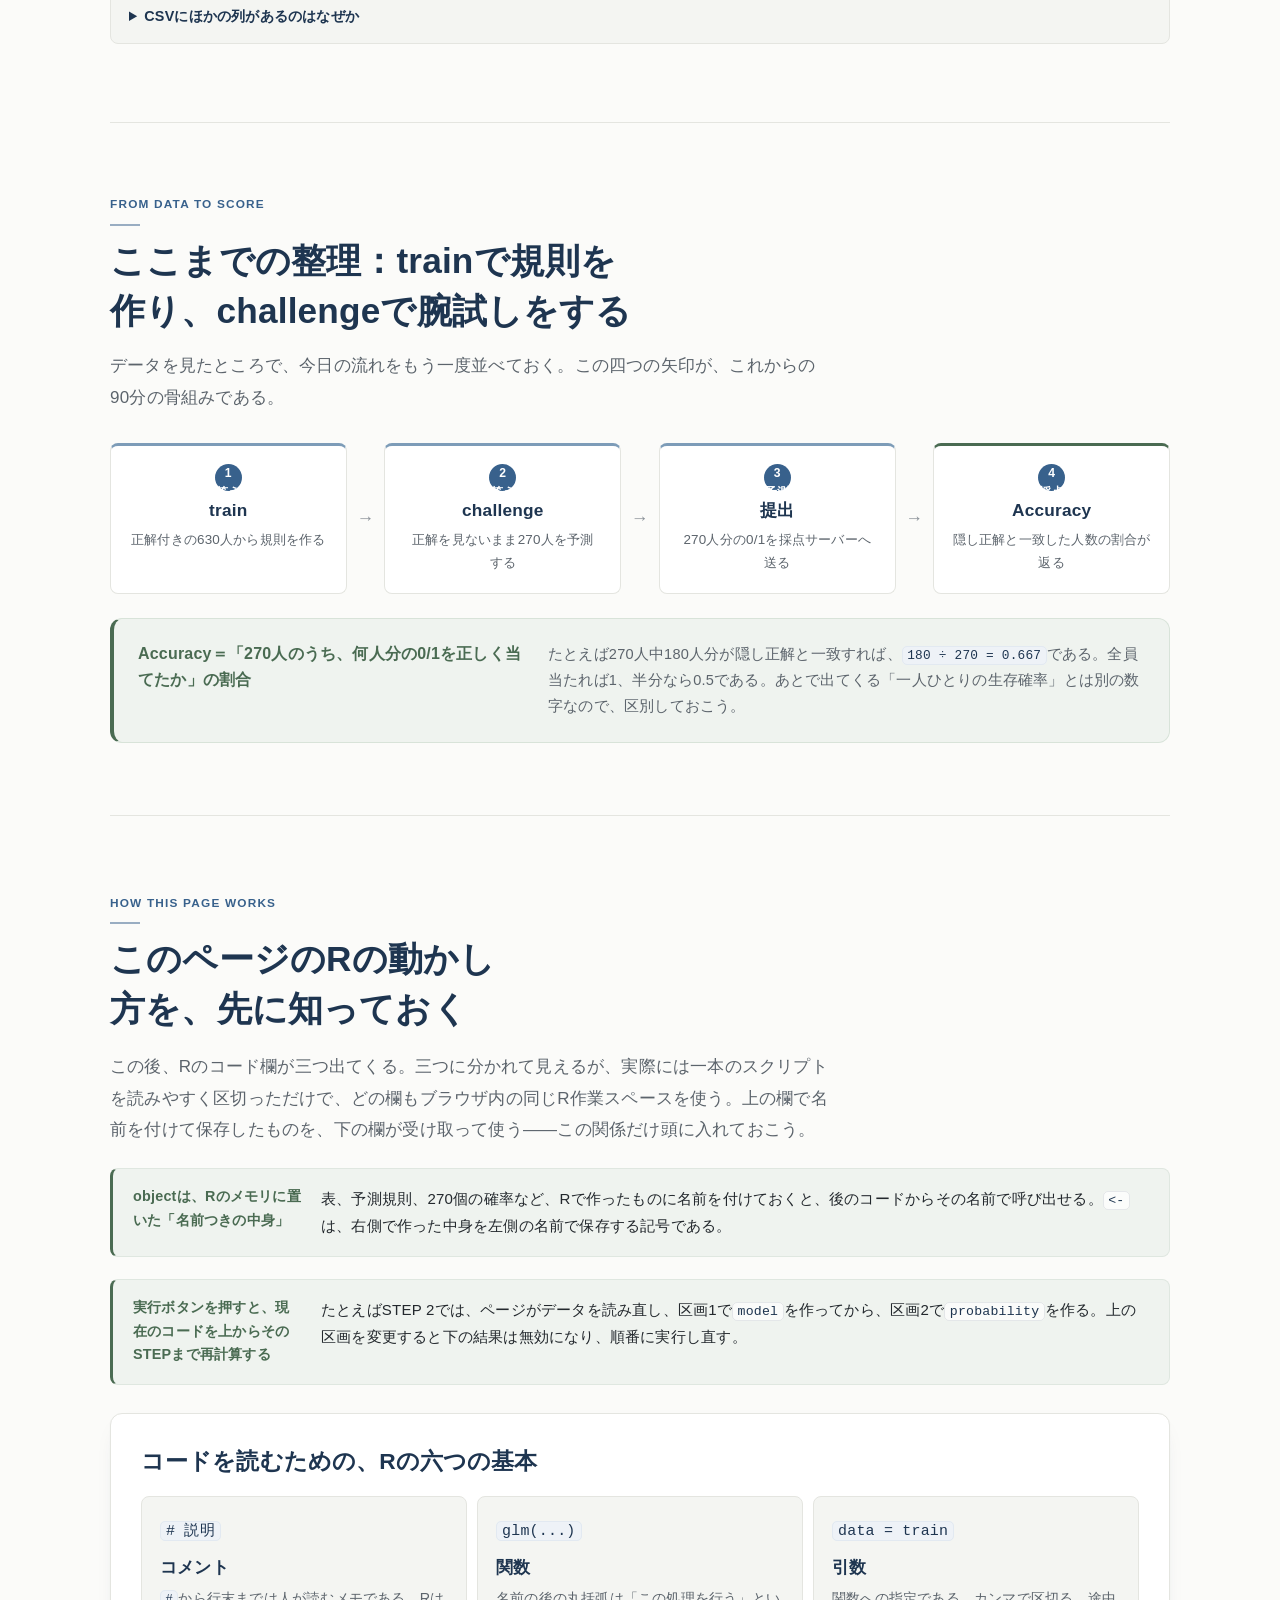
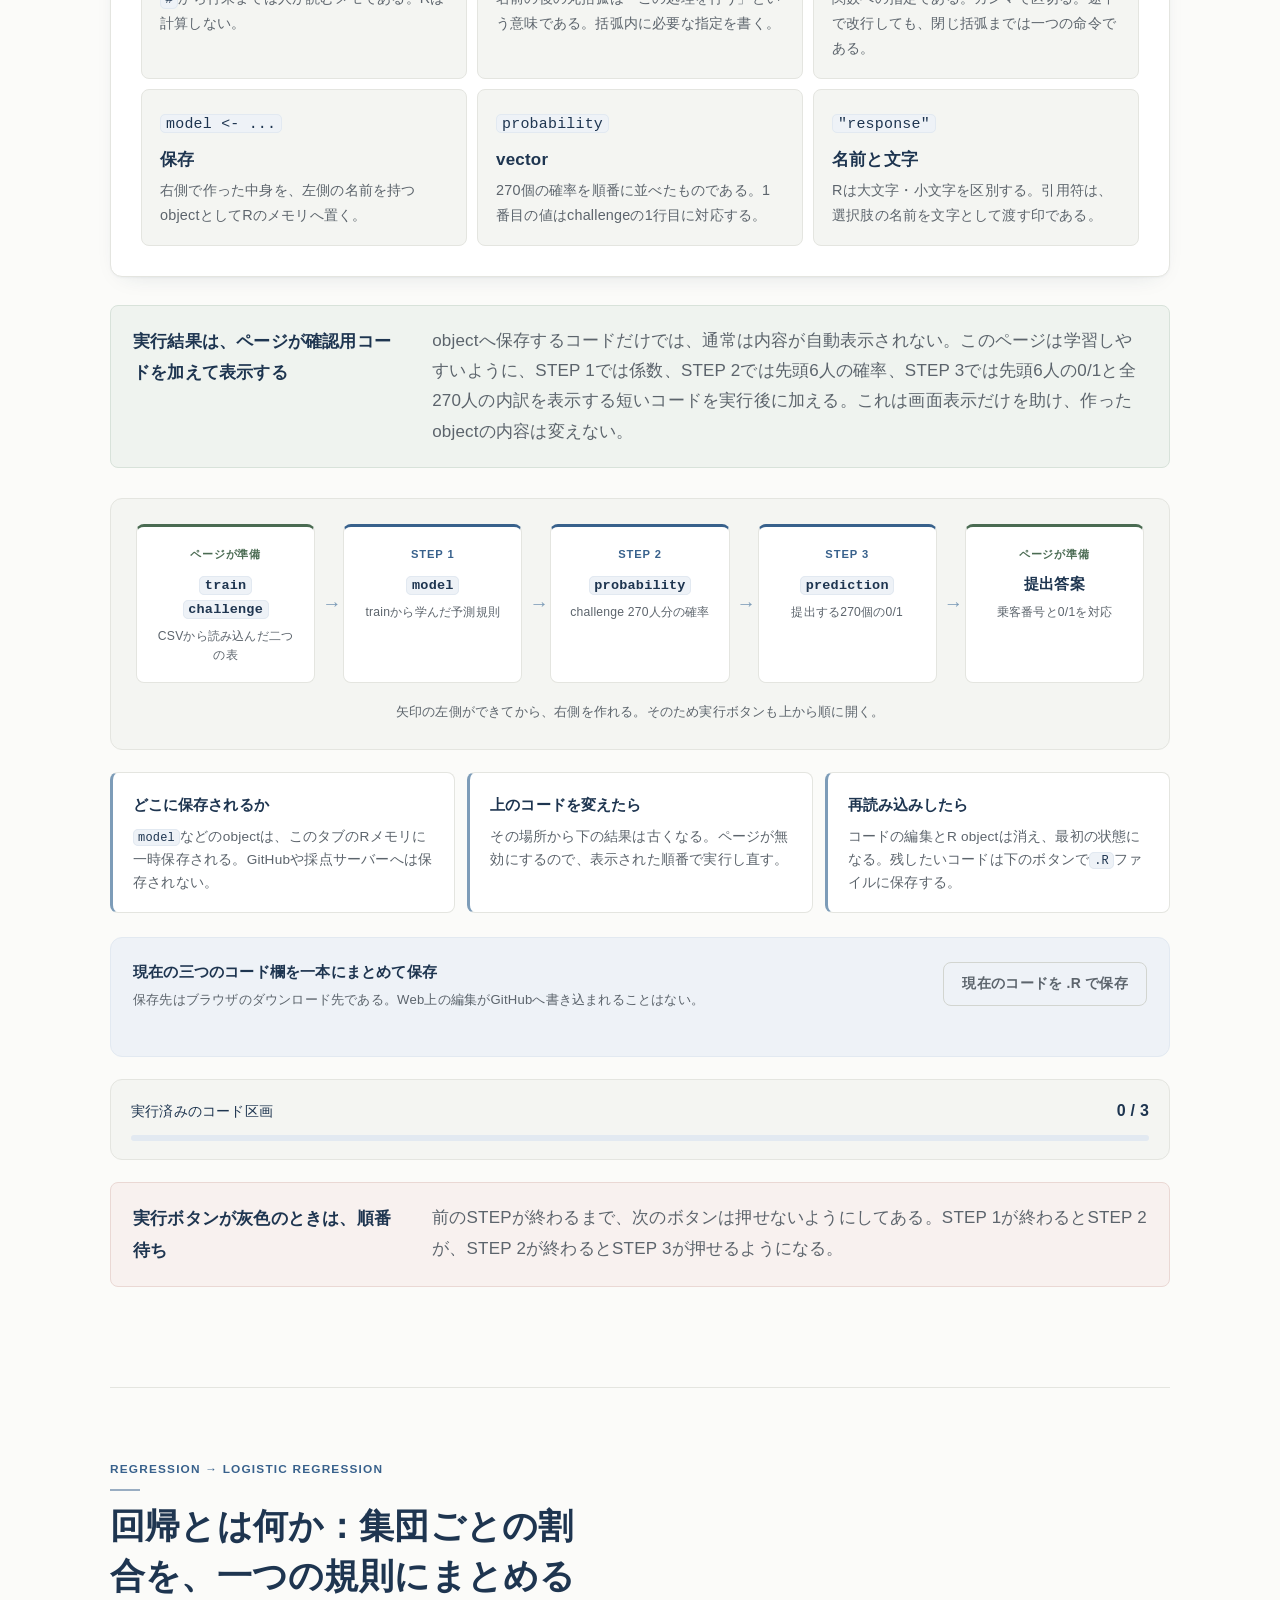
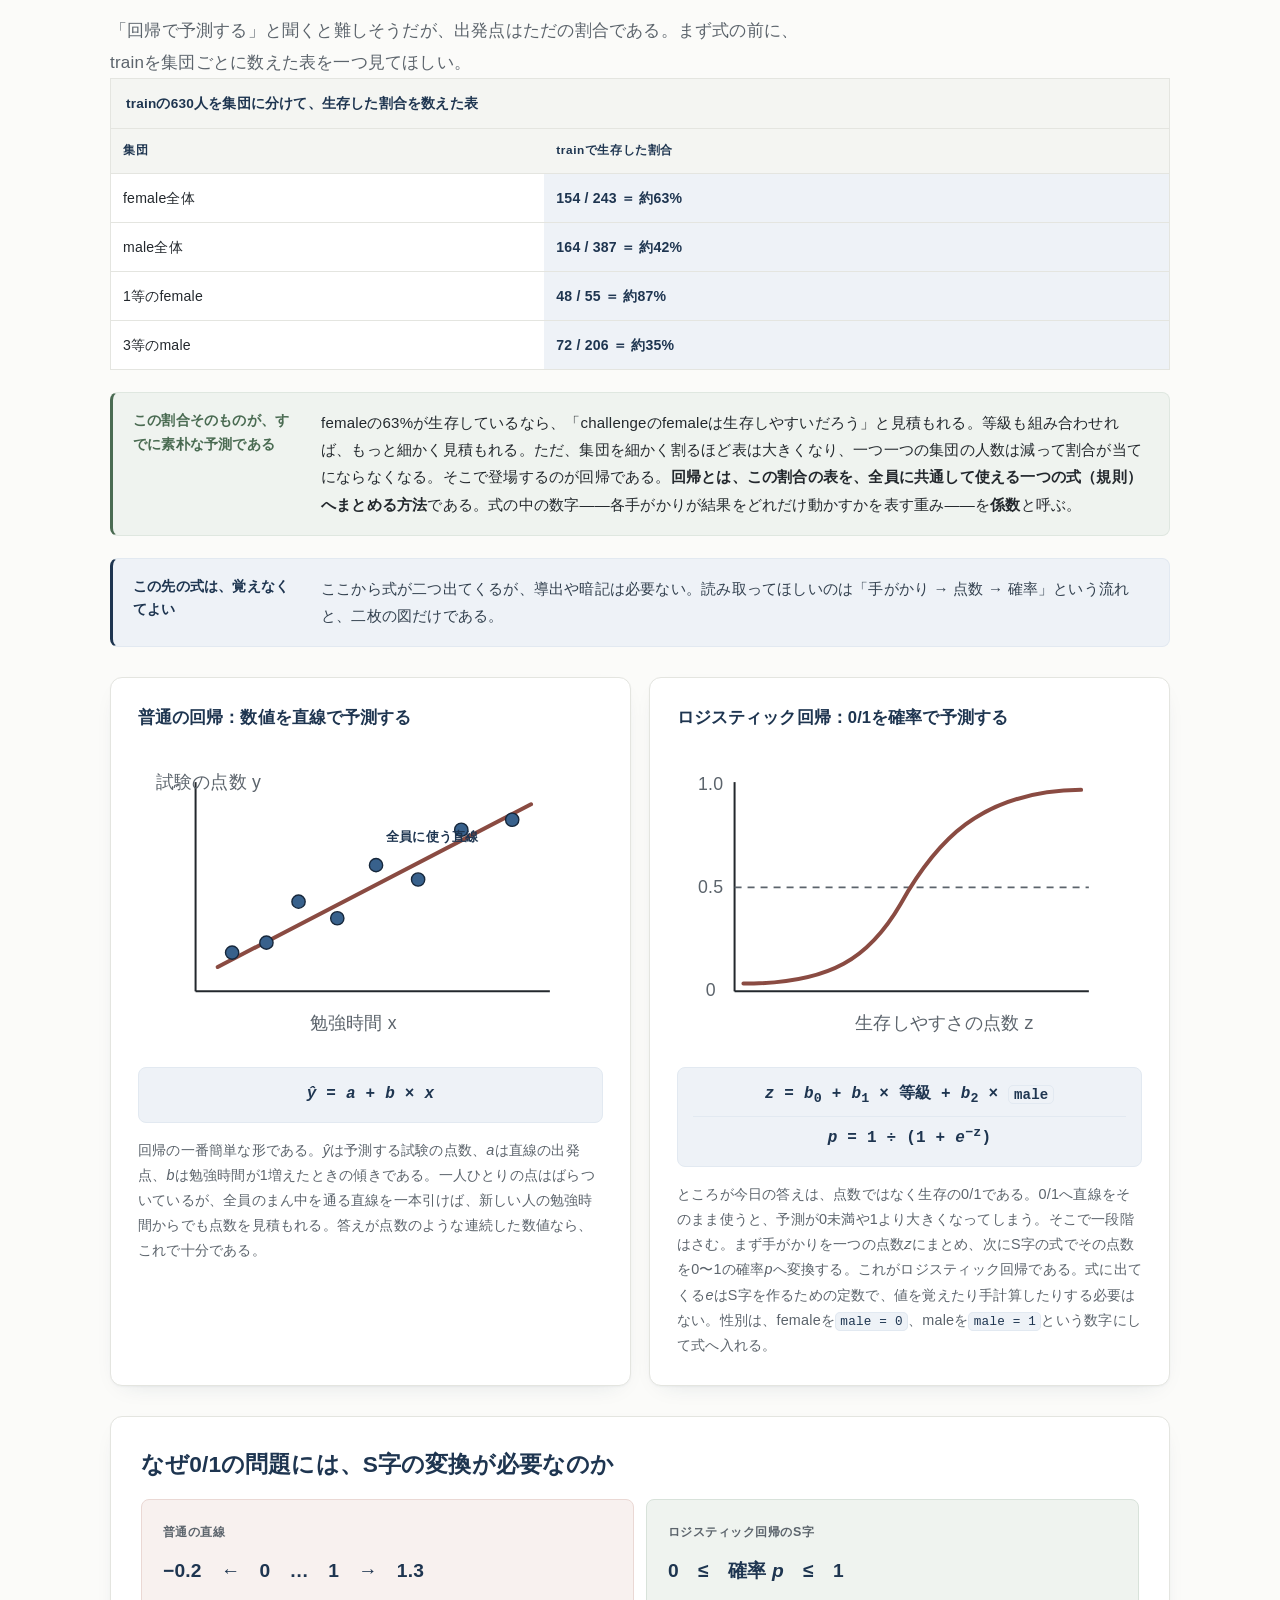
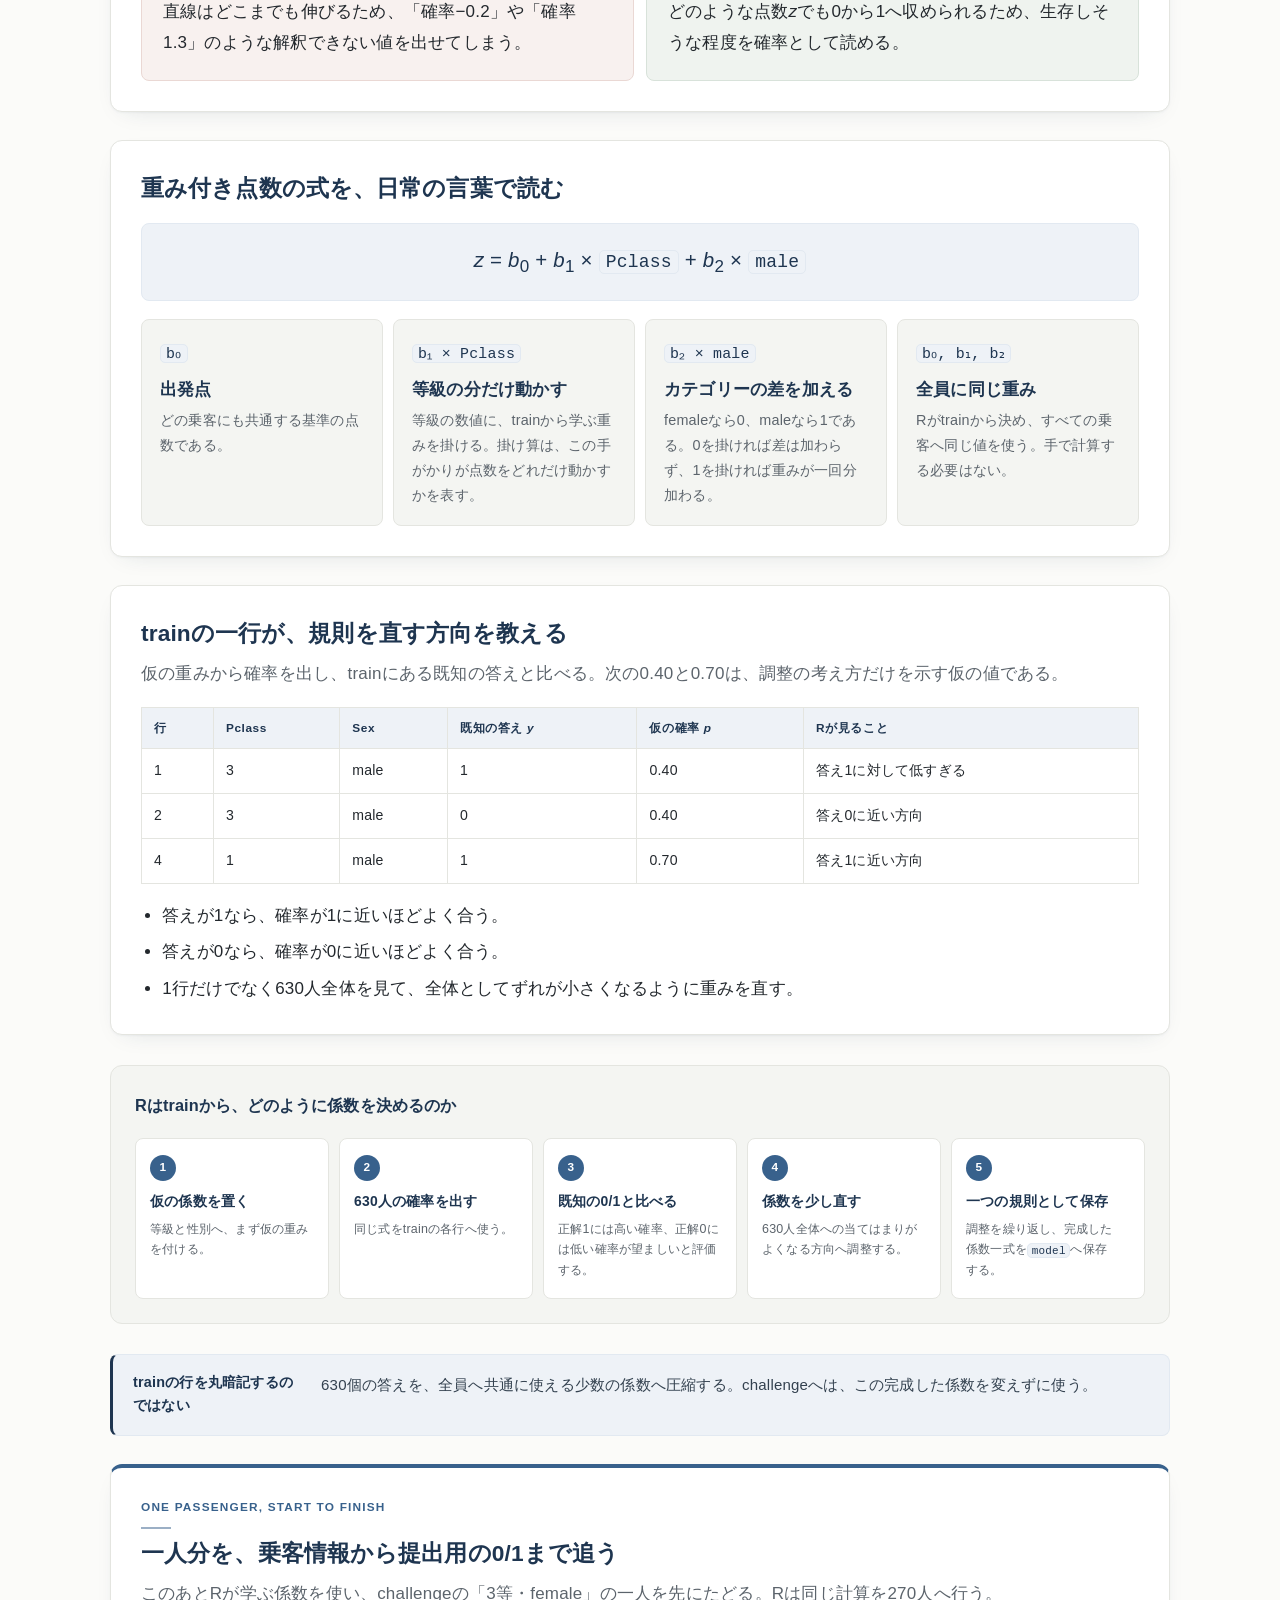
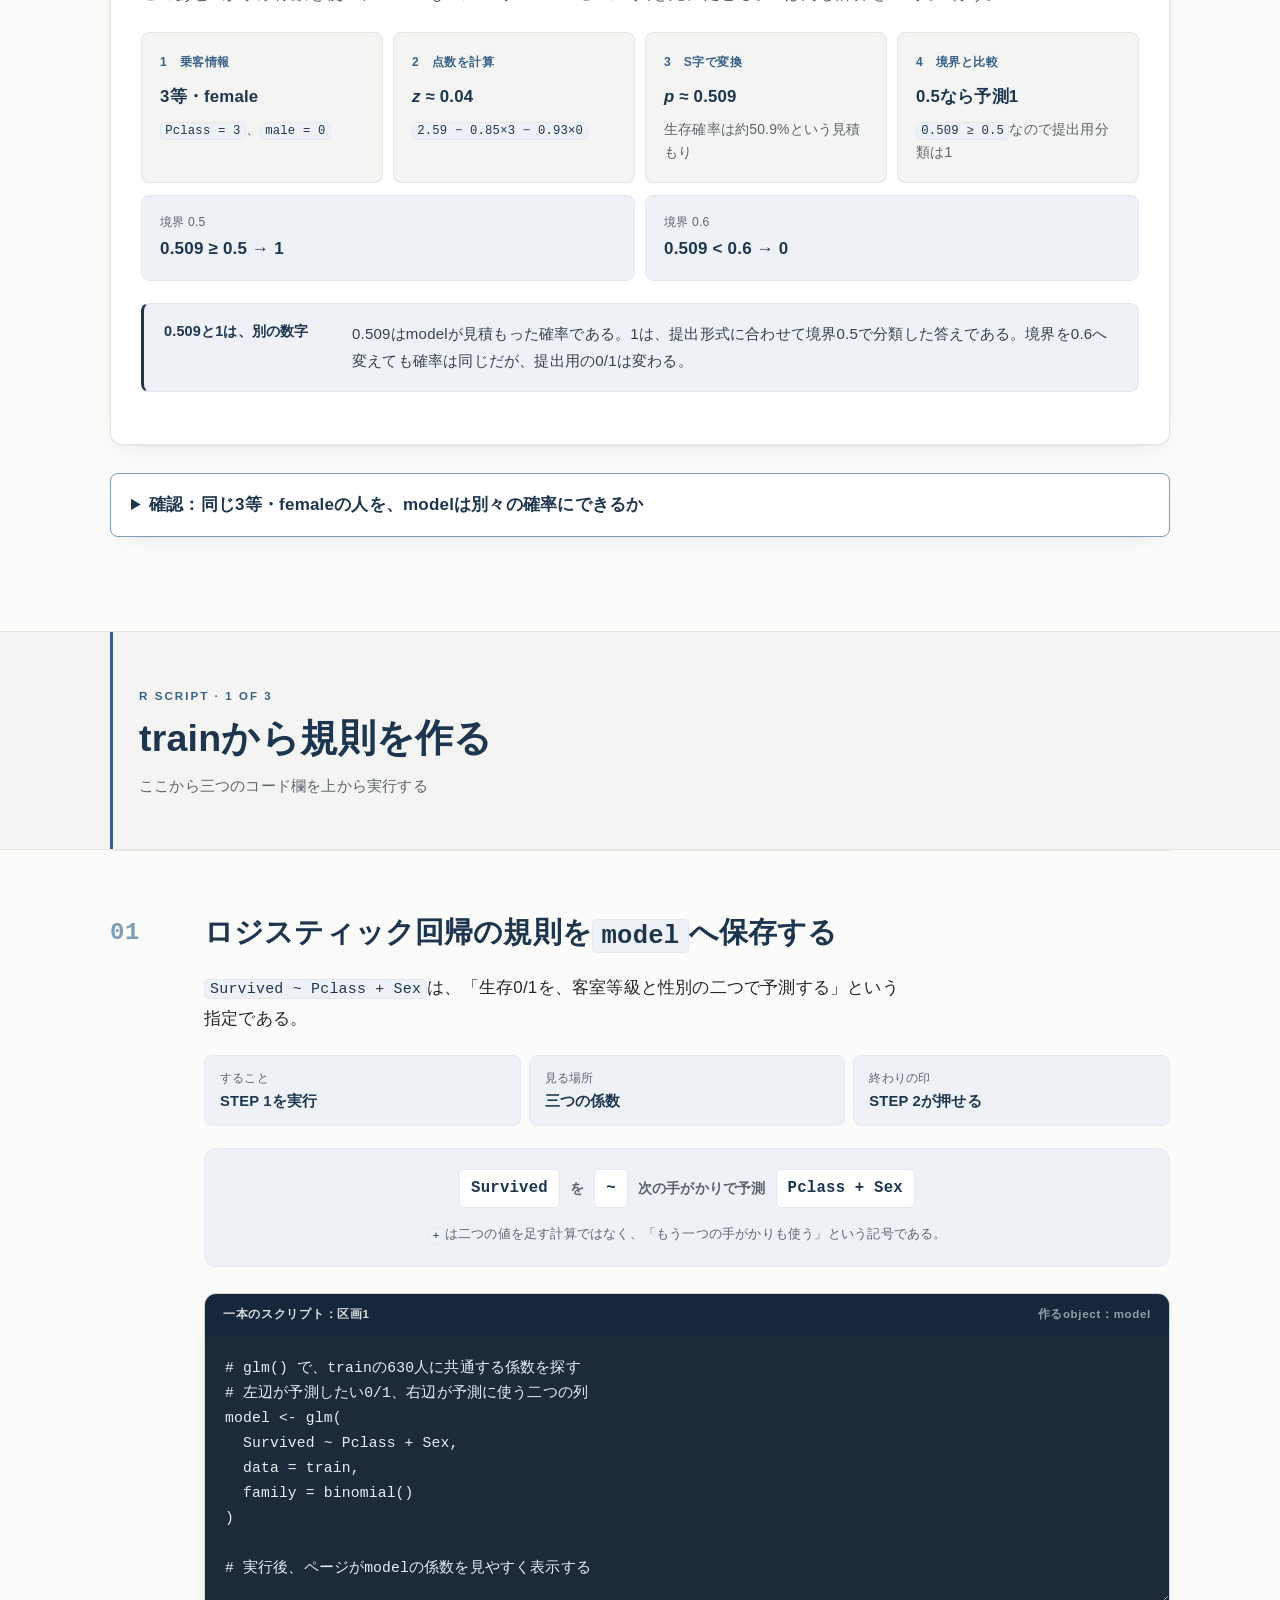
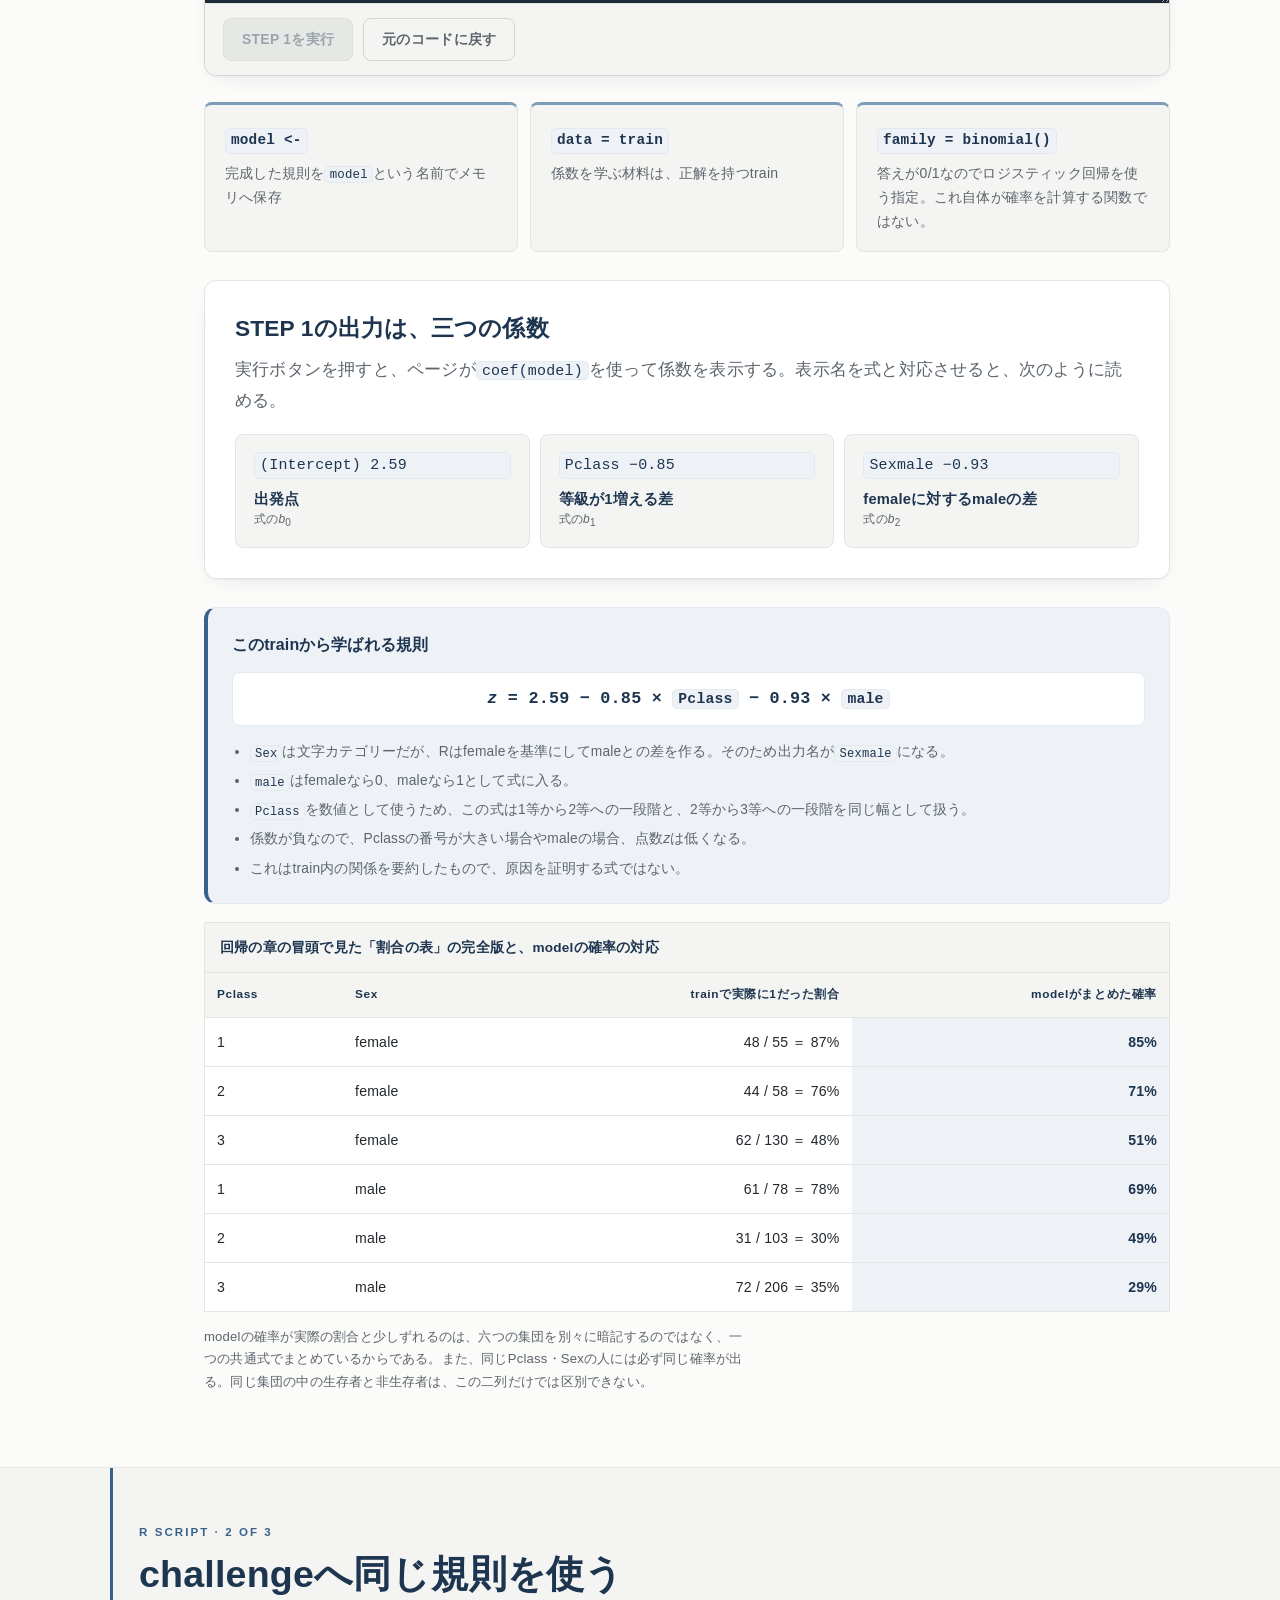
==== commit 07fca107: "Convert all page and UI text to plain (dearu) style Co-Authored-By: Claude Opus 5 (1M context) <nore" ====
--- a/docs/index.html
+++ b/docs/index.html
@@ -15,7 +15,7 @@
     <div class="hero__inner">
       <p class="eyebrow">応用データサイエンス演習 · DSC3010J · 2026年度 夏学期</p>
       <h1>タイタニックを題材に、Rで予測を提出する</h1>
-      <p class="hero__lead">1912年のタイタニック号を題材にした、Kaggleという有名な入門課題があります。今日はそれを授業用の架空データで小さく再現し、Rで予測を作り、提出して採点を受けるところまでをやってみます。</p>
+      <p class="hero__lead">1912年のタイタニック号を題材にした、Kaggleという有名な入門課題がある。今日はそれを授業用の架空データで小さく再現し、Rで予測を作り、提出して採点を受けるところまでをやってみよう。</p>
       <div class="hero__meta"><span>第3回</span><span>90分</span><span>アカウント登録は不要</span><span>ブラウザでRを実行</span><span>コードは3区画</span><span>提出は2回まで</span></div>
     </div>
   </header>
@@ -24,7 +24,7 @@
     <div class="runtime-bar__inner">
       <div class="runtime-status" role="status" aria-live="polite">
         <span class="status-dot status-dot--loading" id="status-dot" aria-hidden="true"></span>
-        <div><strong id="status-title">Rを準備中</strong><span id="status-detail">データを読み込んでいます</span></div>
+        <div><strong id="status-title">Rを準備中</strong><span id="status-detail">データを読み込み中</span></div>
       </div>
       <div class="runtime-actions"><span class="runtime-progress-label">R実行 <b id="runtime-completed-count">0 / 3</b></span><a class="runtime-map-link" href="#navigator-title">章一覧</a><button class="button button--quiet" id="restart-button" type="button">最初の状態に戻す</button></div>
     </div>
@@ -36,7 +36,7 @@
       <div class="lesson-navigator__intro">
         <p class="section-label">START HERE</p>
         <h2 id="navigator-title">説明を読み、図で確かめ、Rを動かし、予測を提出する</h2>
-        <p>全体は八つの章に分かれています。上から順に進めてください。途中で現在地が分からなくなったら、この一覧に戻ると全体の中の位置を確かめられます。</p>
+        <p>全体は八つの章に分かれている。上から順に進めよう。途中で現在地が分からなくなったら、この一覧に戻ると全体の中の位置を確かめられる。</p>
       </div>
       <ol>
         <li><a href="#story-title"><span>01</span><strong>題材を知る</strong><small>タイタニックとKaggle</small></a></li>
@@ -55,7 +55,7 @@
           <li>生存確率、提出用の0/1、全体の正解率（Accuracy）は、それぞれ何が違う数字か</li>
           <li>予測規則（<code>model</code>）→ 生存確率（<code>probability</code>）→ 提出用0/1（<code>prediction</code>）が、どの順番で作られるか</li>
         </ul>
-        <p class="learning-goals__note">かっこ内の英単語は、この後Rの中で付ける名前です。今は読めなくてかまいません。授業の中で一つずつ作りながら説明します。</p>
+        <p class="learning-goals__note">かっこ内の英単語は、この後Rの中で付ける名前である。今は読めなくてかまわない。授業の中で一つずつ作りながら説明する。</p>
       </div>
     </nav>
 
@@ -79,43 +79,43 @@
     <section class="beginner-start content-width" aria-labelledby="story-title">
       <p class="section-label">TODAY'S STORY</p>
       <h2 id="story-title">タイタニック号の乗客データが、なぜ予測課題になるのか</h2>
-      <p class="beginner-start__lead">最初に、今日の題材と、Kaggleで行われている予測課題のつながりを確認しておきます。</p>
+      <p class="beginner-start__lead">最初に、今日の題材と、Kaggleで行われている予測課題のつながりを確認しておく。</p>
       <div class="start-grid">
-        <article><span>1</span><h3>歴史上のタイタニック号</h3><p>タイタニック号は、1912年の初航海中に氷山と衝突し、北大西洋で沈没した大型旅客船です。乗客と乗員のうち、生存した人と亡くなった人がいました。</p></article>
-        <article><span>2</span><h3>KaggleのTitanic課題</h3><p><strong>Kaggle</strong>は、データと予測問題が公開され、世界中の参加者が予測を提出してスコアやランキングを競うWebサービスです。その入門課題として一番有名なのが、乗客情報から生存・非生存を予測するTitanic課題です。</p></article>
-        <article><span>3</span><h3>この授業での再現</h3><p>今日はKaggleのサイトには提出しません。代わりにこの授業用ページがKaggleの役をします。Rで予測を作り、ニックネームで提出して、教室のみんなと結果を比べます。</p></article>
-      </div>
-      <div class="explanation"><strong>そもそも「予測する」とは、どういうことか</strong><span>結果がすでに分かっている人たちの傾向を手がかりに、まだ結果が分からない人の答えを見積もることです。過去の受験者の成績から今年の合格ラインを見積もる、昨日までの天気から明日の天気を見積もる——考え方は同じです。今日は「結果が分かっている乗客」の傾向から、「結果が伏せられた乗客」の生存・非生存を見積もります。</span></div>
-      <div class="takeaway"><strong>記録と結果がそろうと、予測問題が作れます</strong><span>客室等級や性別などの記録と、実際に生存したかどうかという結果。この二つを突き合わせられるからこそ、「どんな情報があれば生存を予測できるか」というデータ分析の問いが立ちます。</span></div>
+        <article><span>1</span><h3>歴史上のタイタニック号</h3><p>タイタニック号は、1912年の初航海中に氷山と衝突し、北大西洋で沈没した大型旅客船である。乗客と乗員のうち、生存した人と亡くなった人がいた。</p></article>
+        <article><span>2</span><h3>KaggleのTitanic課題</h3><p><strong>Kaggle</strong>は、データと予測問題が公開され、世界中の参加者が予測を提出してスコアやランキングを競うWebサービスである。その入門課題として一番有名なのが、乗客情報から生存・非生存を予測するTitanic課題である。</p></article>
+        <article><span>3</span><h3>この授業での再現</h3><p>今日はKaggleのサイトには提出しない。代わりにこの授業用ページがKaggleの役をする。Rで予測を作り、ニックネームで提出して、教室のみんなと結果を比べる。</p></article>
+      </div>
+      <div class="explanation"><strong>そもそも「予測する」とは、どういうことか</strong><span>結果がすでに分かっている人たちの傾向を手がかりに、まだ結果が分からない人の答えを見積もることである。過去の受験者の成績から今年の合格ラインを見積もる、昨日までの天気から明日の天気を見積もる——考え方は同じである。今日は「結果が分かっている乗客」の傾向から、「結果が伏せられた乗客」の生存・非生存を見積もる。</span></div>
+      <div class="takeaway"><strong>記録と結果がそろうと、予測問題が作れる</strong><span>客室等級や性別などの記録と、実際に生存したかどうかという結果。この二つを突き合わせられるからこそ、「どんな情報があれば生存を予測できるか」というデータ分析の問いが立つ。</span></div>
       <p class="context-source">実際の課題：<a href="https://www.kaggle.com/competitions/titanic" target="_blank" rel="noreferrer">Kaggle「Titanic - Machine Learning from Disaster」</a></p>
     </section>
 
     <section class="synthetic-notice content-width" aria-labelledby="synthetic-title">
       <div>
         <p class="section-label">DATA NOTE</p>
-        <h2 id="synthetic-title">このページで使うのは授業用の架空データです</h2>
-        <p>KaggleのTitanic課題の列形式と予測問題から着想を得ていますが、乗客、船内配置、救助の仕組み、生存結果はすべて授業用に生成したものです。実際のタイタニック号に関する歴史的事実を表しません。</p>
+        <h2 id="synthetic-title">このページで使うのは授業用の架空データである</h2>
+        <p>KaggleのTitanic課題の列形式と予測問題から着想を得ているが、乗客、船内配置、救助の仕組み、生存結果はすべて授業用に生成したものである。実際のタイタニック号に関する歴史的事実を表さない。</p>
       </div>
     </section>
 
     <section class="competition-primer content-width" aria-labelledby="competition-title">
       <p class="section-label">WHAT IS A DATA COMPETITION?</p>
       <h2 id="competition-title">データコンペティションとは：全員が同じ問題を解き、同じ物差しで採点される</h2>
-      <p class="competition-primer__lead">仕組みは単純です。主催者が「何を予測するか」「どのデータを使うか」「どう採点するか」を決めて公開します。参加者はデータを調べて予測の方法を考え、正解を見ないまま答案を提出します。すると、スコアと順位が返ってきます。今日この一周を、教室の中で実際にやってみます。</p>
+      <p class="competition-primer__lead">仕組みは単純である。主催者が「何を予測するか」「どのデータを使うか」「どう採点するか」を決めて公開する。参加者はデータを調べて予測の方法を考え、正解を見ないまま答案を提出する。すると、スコアと順位が返ってくる。今日この一周を、教室の中で実際にやってみよう。</p>
       <div class="competition-analogy competition-analogy--plain" aria-label="データコンペティションの四つの段階">
         <article><span>1　主催者から受け取る</span><strong>問題とデータ</strong><p>答えが分かる例を見て、何を予測するのかをつかむ</p></article><i aria-hidden="true">→</i>
         <article><span>2　参加者が行う</span><strong>分析と予測</strong><p>データの傾向を調べ、未知の答えを予測する規則を作る</p></article><i aria-hidden="true">→</i>
         <article><span>3　Webサイトへ送る</span><strong>予測を提出</strong><p>正解を見ないまま、一人ずつの予測答案を送る</p></article><i aria-hidden="true">→</i>
         <article><span>4　同じ基準で返る</span><strong>スコアと順位</strong><p>隠してある正解と照合した結果が返ってくる</p></article>
       </div>
-      <div class="accuracy-explained"><strong>今日はこのページが、Kaggleの役をします</strong><p>KaggleやGitHubのアカウントは要りません。ブラウザの中でRを動かし、できた予測をこのページから提出すると、正解率（Accuracy）という一つの数字と、ニックネームのランキングが返ってきます。Accuracyの正確な意味は、データを見たあとで説明します。</p></div>
+      <div class="accuracy-explained"><strong>今日はこのページが、Kaggleの役をする</strong><p>KaggleやGitHubのアカウントは要らない。ブラウザの中でRを動かし、できた予測をこのページから提出すると、正解率（Accuracy）という一つの数字と、ニックネームのランキングが返ってくる。Accuracyの正確な意味は、データを見たあとで説明する。</p></div>
     </section>
 
     <section class="question-intro content-width" aria-labelledby="question-title">
       <p class="section-label">THE QUESTION</p>
       <h2 id="question-title">今回の予測問題：結果を伏せた270人について、生存を1、非生存を0と答える</h2>
-      <p class="section-lead">授業用の乗客記録は、全部で900人分あります。主催者（今日は教員）は、これをあらかじめ二つの表に分けて配ります。630人分は生存結果まで見える表で、これを<strong>train</strong>（練習用）と呼びます。残り270人分は結果を伏せた表で、これを<strong>challenge</strong>（本番用）と呼びます。皆さんはtrainの傾向から予測の規則を作り、その規則でchallengeの270人を予測します。生存・非生存という二つの答えをデータで扱うため、生存を<code>1</code>、非生存を<code>0</code>という数字で表します。</p>
-      <div class="explanation"><strong>なぜわざわざ二つに分けるのか</strong><span>試験勉強にたとえると分かりやすいと思います。trainは解答付きの過去問、challengeは解答が配られていない本番の試験です。過去問だけなら、極端な話、答えを丸暗記しても満点が取れます。しかし本当に知りたいのは「初めて見る問題にも通用する力があるか」です。予測も同じで、手元の630人にぴったり合う規則が、新しい乗客にも通用するとは限りません。だから答えを見られない270人で腕試しをします。challengeの正解は、採点サーバーだけが持っています。</span></div>
+      <p class="section-lead">授業用の乗客記録は、全部で900人分ある。主催者（今日は教員）は、これをあらかじめ二つの表に分けて配る。630人分は生存結果まで見える表で、これを<strong>train</strong>（練習用）と呼ぶ。残り270人分は結果を伏せた表で、これを<strong>challenge</strong>（本番用）と呼ぶ。各自がtrainの傾向から予測の規則を作り、その規則でchallengeの270人を予測する。生存・非生存という二つの答えをデータで扱うため、生存を<code>1</code>、非生存を<code>0</code>という数字で表す。</p>
+      <div class="explanation"><strong>なぜわざわざ二つに分けるのか</strong><span>試験勉強にたとえると分かりやすい。trainは解答付きの過去問、challengeは解答が配られていない本番の試験である。過去問だけなら、極端な話、答えを丸暗記しても満点が取れる。しかし本当に知りたいのは「初めて見る問題にも通用する力があるか」である。予測も同じで、手元の630人にぴったり合う規則が、新しい乗客にも通用するとは限らない。だから答えを見られない270人で腕試しをする。challengeの正解は、採点サーバーだけが持っている。</span></div>
       <div class="question-route" aria-label="今日行う予測の流れ">
         <article><span>結果が見える表</span><strong>train：630人</strong><p>傾向を調べ、予測の規則を作る</p></article><i aria-hidden="true">→</i>
         <article><span>trainから作るもの</span><strong>確率の規則</strong><p>等級と性別から生存確率を出す</p></article><i aria-hidden="true">→</i>
@@ -126,7 +126,7 @@
     <section class="data-first content-width" aria-labelledby="data-first-title">
       <p class="section-label">LOOK AT THE ROWS</p>
       <h2 id="data-first-title">まず、二つの表の中身を6人分だけ見てみる</h2>
-      <p>データは<strong>CSV</strong>という、表を行と列の形で保存するファイルで配られています。このページはその二つのCSVをすでに読み込んであります。下に、今回使う列だけを抜き出して並べました。横一行が乗客一人です。見比べてほしいのは右端です。trainには結果の<code>Survived</code>列がありますが、challengeのCSVにはこの列そのものがありません。下の表の<code>?</code>は「ここを予測する」という意味で画面に補った印です。</p>
+      <p>データは<strong>CSV</strong>という、表を行と列の形で保存するファイルで配られている。このページはその二つのCSVをすでに読み込んである。下に、今回使う列だけを抜き出して並べた。横一行が乗客一人である。見比べてほしいのは右端である。trainには結果の<code>Survived</code>列があるが、challengeのCSVにはこの列そのものがない。下の表の<code>?</code>は「ここを予測する」という意味で画面に補った印である。</p>
       <div class="data-preview-grid">
         <article class="data-preview-card data-preview-card--train">
           <div class="data-preview-card__head"><div><span>規則を作る表</span><h3>train（630人）</h3></div><strong>正解あり</strong></div>
@@ -141,7 +141,7 @@
               <tr><td>6</td><td>3</td><td>female</td><td class="answer-column">1</td></tr>
             </tbody>
           </table></div>
-          <p><code>Survived</code>があるので、「どんな人が1になりやすいか」を調べられます。</p>
+          <p><code>Survived</code>があるので、「どんな人が1になりやすいか」を調べられる。</p>
         </article>
         <article class="data-preview-card data-preview-card--challenge">
           <div class="data-preview-card__head"><div><span>予測する表</span><h3>challenge（270人）</h3></div><strong>結果列なし</strong></div>
@@ -156,51 +156,51 @@
               <tr><td>6</td><td>3</td><td>male</td><td class="hidden-answer-column">?</td></tr>
             </tbody>
           </table></div>
-          <p>この270人分の0/1を予測して提出すると、採点サーバーが隠し持つ正解と突き合わせてくれます。</p>
+          <p>この270人分の0/1を予測して提出すると、採点サーバーが隠し持つ正解と突き合わせてくれる。</p>
         </article>
       </div>
-      <div class="takeaway"><strong>同じ手がかりを持つ人でも、結果は分かれています</strong><span>trainの1〜3行目を見てください。三人とも3等・maleですが、結果は1、0、0とばらばらです。つまり、客室等級と性別だけでは個人の結果を完全には決められません。だからこの後の予測も「この人は必ず1」と断定する形ではなく、「この特徴の人は何%くらい生存しやすい」という確率の形を取ります。</span></div>
-      <details class="knowledge-check"><summary>確認：いま見えているPclassとSexだけで、trainの1〜3行目を別々に予測できますか</summary><p><strong>できません。</strong>三人とも3等・maleなので、この二列だけを使う同じ規則からは同じ確率が出ます。それでも結果は1、0、0と異なるため、表に記録されていない違いがある可能性を考える必要があります。</p></details>
+      <div class="takeaway"><strong>同じ手がかりを持つ人でも、結果は分かれている</strong><span>trainの1〜3行目を見てほしい。三人とも3等・maleだが、結果は1、0、0とばらばらである。つまり、客室等級と性別だけでは個人の結果を完全には決められない。だからこの後の予測も「この人は必ず1」と断定する形ではなく、「この特徴の人は何%くらい生存しやすい」という確率の形を取る。</span></div>
+      <details class="knowledge-check"><summary>確認：いま見えているPclassとSexだけで、trainの1〜3行目を別々に予測できるか</summary><p><strong>できない。</strong>三人とも3等・maleなので、この二列だけを使う同じ規則からは同じ確率が出る。それでも結果は1、0、0と異なるため、表に記録されていない違いがある可能性を考える必要がある。</p></details>
       <div class="minimal-dictionary">
-        <article><code>Pclass</code><strong>客室等級</strong><p>1＝1等、2＝2等、3＝3等。予測に使います。</p></article>
-        <article><code>Sex</code><strong>性別カテゴリー</strong><p><code>female</code>または<code>male</code>。予測に使います。</p></article>
-        <article><code>Survived</code><strong>予測したい結果</strong><p>1＝生存、0＝非生存。trainだけにあります。</p></article>
-        <article class="minimal-dictionary__system"><code>PassengerId</code><strong>採点用の乗客番号</strong><p>答案の「問題番号」と同じ役割です。回帰には使わず、ページが提出時に自動で付けます。</p></article>
-      </div>
-      <details class="secondary-columns"><summary>CSVにほかの列があるのはなぜですか</summary><p>年齢（<code>Age</code>）や運賃（<code>Fare</code>）、同乗した家族の数など、まだ使っていない列も入っています。今日の回帰では<code>Pclass</code>と<code>Sex</code>の二列だけを使いますが、これは説明を一番簡単な形にするためです。次回以降は、残りの列のどれを予測に加えるかを自分で選んでいきます。今日は使わない列を気にする必要はありません。</p></details>
+        <article><code>Pclass</code><strong>客室等級</strong><p>1＝1等、2＝2等、3＝3等。予測に使う。</p></article>
+        <article><code>Sex</code><strong>性別カテゴリー</strong><p><code>female</code>または<code>male</code>。予測に使う。</p></article>
+        <article><code>Survived</code><strong>予測したい結果</strong><p>1＝生存、0＝非生存。trainだけにある。</p></article>
+        <article class="minimal-dictionary__system"><code>PassengerId</code><strong>採点用の乗客番号</strong><p>答案の「問題番号」と同じ役割である。回帰には使わず、ページが提出時に自動で付ける。</p></article>
+      </div>
+      <details class="secondary-columns"><summary>CSVにほかの列があるのはなぜか</summary><p>年齢（<code>Age</code>）や運賃（<code>Fare</code>）、同乗した家族の数など、まだ使っていない列も入っている。今日の回帰では<code>Pclass</code>と<code>Sex</code>の二列だけを使うが、これは説明を一番簡単な形にするためである。次回以降は、残りの列のどれを予測に加えるかを自分で選んでいく。今日は使わない列を気にする必要はない。</p></details>
     </section>
 
     <section class="competition-primer competition-primer--concrete content-width" aria-labelledby="competition-concrete-title">
       <p class="section-label">FROM DATA TO SCORE</p>
       <h2 id="competition-concrete-title">ここまでの整理：trainで規則を作り、challengeで腕試しをする</h2>
-      <p class="competition-primer__lead">データを見たところで、今日の流れをもう一度並べておきます。この四つの矢印が、これからの90分の骨組みです。</p>
+      <p class="competition-primer__lead">データを見たところで、今日の流れをもう一度並べておく。この四つの矢印が、これからの90分の骨組みである。</p>
       <div class="competition-analogy competition-analogy--plain" aria-label="trainから採点まで">
         <article><span>1　答えが見える表</span><strong>train</strong><p>正解付きの630人から規則を作る</p></article><i aria-hidden="true">→</i>
         <article><span>2　答えを伏せた表</span><strong>challenge</strong><p>正解を見ないまま270人を予測する</p></article><i aria-hidden="true">→</i>
         <article><span>3　予測答案</span><strong>提出</strong><p>270人分の0/1を採点サーバーへ送る</p></article><i aria-hidden="true">→</i>
         <article><span>4　採点結果</span><strong>Accuracy</strong><p>隠し正解と一致した人数の割合が返る</p></article>
       </div>
-      <div class="accuracy-explained"><strong>Accuracy＝「270人のうち、何人分の0/1を正しく当てたか」の割合</strong><p>たとえば270人中180人分が隠し正解と一致すれば、<code>180 ÷ 270 = 0.667</code>です。全員当たれば1、半分なら0.5です。あとで出てくる「一人ひとりの生存確率」とは別の数字なので、区別しておいてください。</p></div>
+      <div class="accuracy-explained"><strong>Accuracy＝「270人のうち、何人分の0/1を正しく当てたか」の割合</strong><p>たとえば270人中180人分が隠し正解と一致すれば、<code>180 ÷ 270 = 0.667</code>である。全員当たれば1、半分なら0.5である。あとで出てくる「一人ひとりの生存確率」とは別の数字なので、区別しておこう。</p></div>
     </section>
 
     <section class="workspace-explainer content-width" aria-labelledby="workspace-title">
       <p class="section-label">HOW THIS PAGE WORKS</p>
       <h2 id="workspace-title">このページのRの動かし方を、先に知っておく</h2>
-      <p class="section-lead">この後、Rのコード欄が三つ出てきます。三つに分かれて見えますが、実際には一本のスクリプトを読みやすく区切っただけで、どの欄もブラウザ内の同じR作業スペースを使います。上の欄で名前を付けて保存したものを、下の欄が受け取って使う——この関係だけ頭に入れておいてください。</p>
-      <div class="explanation"><strong>objectは、Rのメモリに置いた「名前つきの中身」</strong><span>表、予測規則、270個の確率など、Rで作ったものに名前を付けておくと、後のコードからその名前で呼び出せます。<code>&lt;-</code>は、右側で作った中身を左側の名前で保存する記号です。</span></div>
-      <div class="explanation"><strong>実行ボタンを押すと、現在のコードを上からそのSTEPまで再計算します</strong><span>たとえばSTEP 2では、ページがデータを読み直し、区画1で<code>model</code>を作ってから、区画2で<code>probability</code>を作ります。上の区画を変更すると下の結果は無効になり、順番に実行し直します。</span></div>
+      <p class="section-lead">この後、Rのコード欄が三つ出てくる。三つに分かれて見えるが、実際には一本のスクリプトを読みやすく区切っただけで、どの欄もブラウザ内の同じR作業スペースを使う。上の欄で名前を付けて保存したものを、下の欄が受け取って使う——この関係だけ頭に入れておこう。</p>
+      <div class="explanation"><strong>objectは、Rのメモリに置いた「名前つきの中身」</strong><span>表、予測規則、270個の確率など、Rで作ったものに名前を付けておくと、後のコードからその名前で呼び出せる。<code>&lt;-</code>は、右側で作った中身を左側の名前で保存する記号である。</span></div>
+      <div class="explanation"><strong>実行ボタンを押すと、現在のコードを上からそのSTEPまで再計算する</strong><span>たとえばSTEP 2では、ページがデータを読み直し、区画1で<code>model</code>を作ってから、区画2で<code>probability</code>を作る。上の区画を変更すると下の結果は無効になり、順番に実行し直す。</span></div>
       <div class="r-basics" aria-labelledby="r-basics-title">
         <h3 id="r-basics-title">コードを読むための、Rの六つの基本</h3>
         <div>
-          <article><code># 説明</code><strong>コメント</strong><p><code>#</code>から行末までは人が読むメモです。Rは計算しません。</p></article>
-          <article><code>glm(...)</code><strong>関数</strong><p>名前の後の丸括弧は「この処理を行う」という意味です。括弧内に必要な指定を書きます。</p></article>
-          <article><code>data = train</code><strong>引数</strong><p>関数への指定です。カンマで区切ります。途中で改行しても、閉じ括弧までは一つの命令です。</p></article>
-          <article><code>model &lt;- ...</code><strong>保存</strong><p>右側で作った中身を、左側の名前を持つobjectとしてRのメモリへ置きます。</p></article>
-          <article><code>probability</code><strong>vector</strong><p>270個の確率を順番に並べたものです。1番目の値はchallengeの1行目に対応します。</p></article>
-          <article><code>"response"</code><strong>名前と文字</strong><p>Rは大文字・小文字を区別します。引用符は、選択肢の名前を文字として渡す印です。</p></article>
-        </div>
-      </div>
-      <div class="page-assisted-output"><strong>実行結果は、ページが確認用コードを加えて表示します</strong><p>objectへ保存するコードだけでは、通常は内容が自動表示されません。このページは学習しやすいように、STEP 1では係数、STEP 2では先頭6人の確率、STEP 3では先頭6人の0/1と全270人の内訳を表示する短いコードを実行後に加えます。これは画面表示だけを助け、作ったobjectの内容は変えません。</p></div>
+          <article><code># 説明</code><strong>コメント</strong><p><code>#</code>から行末までは人が読むメモである。Rは計算しない。</p></article>
+          <article><code>glm(...)</code><strong>関数</strong><p>名前の後の丸括弧は「この処理を行う」という意味である。括弧内に必要な指定を書く。</p></article>
+          <article><code>data = train</code><strong>引数</strong><p>関数への指定である。カンマで区切る。途中で改行しても、閉じ括弧までは一つの命令である。</p></article>
+          <article><code>model &lt;- ...</code><strong>保存</strong><p>右側で作った中身を、左側の名前を持つobjectとしてRのメモリへ置く。</p></article>
+          <article><code>probability</code><strong>vector</strong><p>270個の確率を順番に並べたものである。1番目の値はchallengeの1行目に対応する。</p></article>
+          <article><code>"response"</code><strong>名前と文字</strong><p>Rは大文字・小文字を区別する。引用符は、選択肢の名前を文字として渡す印である。</p></article>
+        </div>
+      </div>
+      <div class="page-assisted-output"><strong>実行結果は、ページが確認用コードを加えて表示する</strong><p>objectへ保存するコードだけでは、通常は内容が自動表示されない。このページは学習しやすいように、STEP 1では係数、STEP 2では先頭6人の確率、STEP 3では先頭6人の0/1と全270人の内訳を表示する短いコードを実行後に加える。これは画面表示だけを助け、作ったobjectの内容は変えない。</p></div>
       <figure class="workspace-flow" aria-labelledby="workspace-caption">
         <ol>
           <li class="workspace-flow__prepared"><span>ページが準備</span><strong><code>train</code><br><code>challenge</code></strong><small>CSVから読み込んだ二つの表</small></li>
@@ -209,15 +209,15 @@
           <li><span>STEP 3</span><strong><code>prediction</code></strong><small>提出する270個の0/1</small></li>
           <li class="workspace-flow__prepared"><span>ページが準備</span><strong>提出答案</strong><small>乗客番号と0/1を対応</small></li>
         </ol>
-        <figcaption id="workspace-caption">矢印の左側ができてから、右側を作れます。そのため実行ボタンも上から順に開きます。</figcaption>
+        <figcaption id="workspace-caption">矢印の左側ができてから、右側を作れる。そのため実行ボタンも上から順に開く。</figcaption>
       </figure>
       <div class="workspace-rules">
-        <article><h3>どこに保存されますか</h3><p><code>model</code>などのobjectは、このタブのRメモリに一時保存されます。GitHubや採点サーバーへは保存されません。</p></article>
-        <article><h3>上のコードを変えたら</h3><p>その場所から下の結果は古くなります。ページが無効にするので、表示された順番で実行し直します。</p></article>
-        <article><h3>再読み込みしたら</h3><p>コードの編集とR objectは消え、最初の状態になります。残したいコードは下のボタンで<code>.R</code>ファイルに保存します。</p></article>
+        <article><h3>どこに保存されるか</h3><p><code>model</code>などのobjectは、このタブのRメモリに一時保存される。GitHubや採点サーバーへは保存されない。</p></article>
+        <article><h3>上のコードを変えたら</h3><p>その場所から下の結果は古くなる。ページが無効にするので、表示された順番で実行し直す。</p></article>
+        <article><h3>再読み込みしたら</h3><p>コードの編集とR objectは消え、最初の状態になる。残したいコードは下のボタンで<code>.R</code>ファイルに保存する。</p></article>
       </div>
       <div class="script-save-panel">
-        <div><strong>現在の三つのコード欄を一本にまとめて保存</strong><span>保存先はブラウザのダウンロード先です。Web上の編集がGitHubへ書き込まれることはありません。</span></div>
+        <div><strong>現在の三つのコード欄を一本にまとめて保存</strong><span>保存先はブラウザのダウンロード先である。Web上の編集がGitHubへ書き込まれることはない。</span></div>
         <button class="button button--quiet" id="save-script-button" type="button">現在のコードを .R で保存</button>
         <small id="save-script-status" aria-live="polite"></small>
       </div>
@@ -225,13 +225,13 @@
         <div class="progress-panel__labels"><span>実行済みのコード区画</span><strong><span id="completed-count">0</span> / <span id="total-count">3</span></strong></div>
         <div class="progress-track" aria-hidden="true"><div class="progress-fill" id="progress-fill"></div></div>
       </div>
-      <div class="button-state-note"><strong>実行ボタンが灰色のときは、順番待ちです</strong><span>前のSTEPが終わるまで、次のボタンは押せないようにしてあります。STEP 1が終わるとSTEP 2が、STEP 2が終わるとSTEP 3が押せるようになります。</span></div>
+      <div class="button-state-note"><strong>実行ボタンが灰色のときは、順番待ち</strong><span>前のSTEPが終わるまで、次のボタンは押せないようにしてある。STEP 1が終わるとSTEP 2が、STEP 2が終わるとSTEP 3が押せるようになる。</span></div>
     </section>
 
     <section class="model-primer content-width" aria-labelledby="model-primer-title">
       <p class="section-label">REGRESSION → LOGISTIC REGRESSION</p>
       <h2 id="model-primer-title">回帰とは何か：集団ごとの割合を、一つの規則にまとめる</h2>
-      <p class="model-primer__lead">「回帰で予測する」と聞くと難しそうですが、出発点はただの割合です。まず式の前に、trainを集団ごとに数えた表を一つ見てください。</p>
+      <p class="model-primer__lead">「回帰で予測する」と聞くと難しそうだが、出発点はただの割合である。まず式の前に、trainを集団ごとに数えた表を一つ見てほしい。</p>
       <div class="table-scroll"><table class="model-group-table model-group-table--simple">
         <caption>trainの630人を集団に分けて、生存した割合を数えた表</caption>
         <thead><tr><th>集団</th><th>trainで生存した割合</th></tr></thead>
@@ -242,51 +242,51 @@
           <tr><td>3等のmale</td><td>72 / 206 ＝ 約35%</td></tr>
         </tbody>
       </table></div>
-      <div class="explanation"><strong>この割合そのものが、すでに素朴な予測です</strong><span>femaleの63%が生存しているなら、「challengeのfemaleは生存しやすいだろう」と見積もれます。等級も組み合わせれば、もっと細かく見積もれます。ただ、集団を細かく割るほど表は大きくなり、一つ一つの集団の人数は減って割合が当てにならなくなります。そこで登場するのが回帰です。<strong>回帰とは、この割合の表を、全員に共通して使える一つの式（規則）へまとめる方法</strong>です。式の中の数字——各手がかりが結果をどれだけ動かすかを表す重み——を<strong>係数</strong>と呼びます。</span></div>
-      <div class="takeaway"><strong>この先の式は、覚えなくてかまいません</strong><span>ここから式が二つ出てきますが、導出や暗記は必要ありません。読み取ってほしいのは「手がかり → 点数 → 確率」という流れと、二枚の図だけです。</span></div>
+      <div class="explanation"><strong>この割合そのものが、すでに素朴な予測である</strong><span>femaleの63%が生存しているなら、「challengeのfemaleは生存しやすいだろう」と見積もれる。等級も組み合わせれば、もっと細かく見積もれる。ただ、集団を細かく割るほど表は大きくなり、一つ一つの集団の人数は減って割合が当てにならなくなる。そこで登場するのが回帰である。<strong>回帰とは、この割合の表を、全員に共通して使える一つの式（規則）へまとめる方法</strong>である。式の中の数字——各手がかりが結果をどれだけ動かすかを表す重み——を<strong>係数</strong>と呼ぶ。</span></div>
+      <div class="takeaway"><strong>この先の式は、覚えなくてよい</strong><span>ここから式が二つ出てくるが、導出や暗記は必要ない。読み取ってほしいのは「手がかり → 点数 → 確率」という流れと、二枚の図だけである。</span></div>
       <div class="model-panels">
         <article class="model-panel">
           <h3>普通の回帰：数値を直線で予測する</h3>
           <svg class="model-svg" viewBox="0 0 420 270" role="img" aria-labelledby="linear-title linear-desc">
-            <title id="linear-title">点の中央を通る回帰直線</title><desc id="linear-desc">横軸の値が大きくなるにつれて縦軸の予測値が上がる直線と、その周囲にばらつく観測点です。</desc>
+            <title id="linear-title">点の中央を通る回帰直線</title><desc id="linear-desc">横軸の値が大きくなるにつれて縦軸の予測値が上がる直線と、その周囲にばらつく観測点である。</desc>
             <line class="chart-axis" x1="52" y1="218" x2="372" y2="218"/><line class="chart-axis" x1="52" y1="218" x2="52" y2="29"/><line class="linear-line" x1="72" y1="196" x2="355" y2="49"/>
             <circle class="data-point" cx="85" cy="183" r="6"/><circle class="data-point" cx="116" cy="174" r="6"/><circle class="data-point" cx="145" cy="137" r="6"/><circle class="data-point" cx="180" cy="152" r="6"/><circle class="data-point" cx="215" cy="104" r="6"/><circle class="data-point" cx="253" cy="117" r="6"/><circle class="data-point" cx="292" cy="72" r="6"/><circle class="data-point" cx="338" cy="63" r="6"/>
             <text class="chart-rule-label" x="224" y="82">全員に使う直線</text><text class="chart-label" x="155" y="252">勉強時間 x</text><text class="chart-label chart-label--y" x="16" y="34">試験の点数 y</text>
           </svg>
           <div class="model-equation"><var>ŷ</var> = <var>a</var> + <var>b</var> × <var>x</var></div>
-          <p>回帰の一番簡単な形です。<var>ŷ</var>は予測する試験の点数、<var>a</var>は直線の出発点、<var>b</var>は勉強時間が1増えたときの傾きです。一人ひとりの点はばらついていますが、全員のまん中を通る直線を一本引けば、新しい人の勉強時間からでも点数を見積もれます。答えが点数のような連続した数値なら、これで十分です。</p>
+          <p>回帰の一番簡単な形である。<var>ŷ</var>は予測する試験の点数、<var>a</var>は直線の出発点、<var>b</var>は勉強時間が1増えたときの傾きである。一人ひとりの点はばらついているが、全員のまん中を通る直線を一本引けば、新しい人の勉強時間からでも点数を見積もれる。答えが点数のような連続した数値なら、これで十分である。</p>
         </article>
         <article class="model-panel model-panel--logistic">
           <h3>ロジスティック回帰：0/1を確率で予測する</h3>
           <svg class="model-svg" viewBox="0 0 420 270" role="img" aria-labelledby="logistic-title logistic-desc">
-            <title id="logistic-title">0から1に収まるロジスティック曲線</title><desc id="logistic-desc">生存しやすさの点数が上がるにつれ、確率が0から1へS字状に上がります。</desc>
+            <title id="logistic-title">0から1に収まるロジスティック曲線</title><desc id="logistic-desc">生存しやすさの点数が上がるにつれ、確率が0から1へS字状に上がる。</desc>
             <line class="chart-axis" x1="52" y1="218" x2="372" y2="218"/><line class="chart-axis" x1="52" y1="218" x2="52" y2="29"/><line class="threshold-line" x1="52" y1="124" x2="372" y2="124"/><path class="logistic-line" d="M60 211 C140 211 174 187 202 139 C233 84 273 37 365 36"/>
             <text class="chart-label" x="19" y="36">1.0</text><text class="chart-label" x="19" y="129">0.5</text><text class="chart-label" x="26" y="222">0</text><text class="chart-label" x="161" y="252">生存しやすさの点数 z</text>
           </svg>
           <div class="model-equation model-equation--stack"><span><var>z</var> = <var>b</var><sub>0</sub> + <var>b</var><sub>1</sub> × 等級 + <var>b</var><sub>2</sub> × <code>male</code></span><span><var>p</var> = 1 ÷ (1 + <var>e</var><sup>−z</sup>)</span></div>
-          <p>ところが今日の答えは、点数ではなく生存の0/1です。0/1へ直線をそのまま使うと、予測が0未満や1より大きくなってしまいます。そこで一段階はさみます。まず手がかりを一つの点数<var>z</var>にまとめ、次にS字の式でその点数を0〜1の確率<var>p</var>へ変換します。これがロジスティック回帰です。式に出てくる<var>e</var>はS字を作るための定数で、値を覚えたり手計算したりする必要はありません。性別は、femaleを<code>male = 0</code>、maleを<code>male = 1</code>という数字にして式へ入れます。</p>
+          <p>ところが今日の答えは、点数ではなく生存の0/1である。0/1へ直線をそのまま使うと、予測が0未満や1より大きくなってしまう。そこで一段階はさむ。まず手がかりを一つの点数<var>z</var>にまとめ、次にS字の式でその点数を0〜1の確率<var>p</var>へ変換する。これがロジスティック回帰である。式に出てくる<var>e</var>はS字を作るための定数で、値を覚えたり手計算したりする必要はない。性別は、femaleを<code>male = 0</code>、maleを<code>male = 1</code>という数字にして式へ入れる。</p>
         </article>
       </div>
       <div class="range-comparison" aria-labelledby="range-comparison-title">
         <h3 id="range-comparison-title">なぜ0/1の問題には、S字の変換が必要なのか</h3>
         <div>
-          <article class="range-comparison__linear"><span>普通の直線</span><strong>−0.2　←　0　…　1　→　1.3</strong><p>直線はどこまでも伸びるため、「確率−0.2」や「確率1.3」のような解釈できない値を出せます。</p></article>
-          <article class="range-comparison__logistic"><span>ロジスティック回帰のS字</span><strong>0　≤　確率 <var>p</var>　≤　1</strong><p>どのような点数<var>z</var>でも0から1へ収められるため、生存しそうな程度を確率として読めます。</p></article>
+          <article class="range-comparison__linear"><span>普通の直線</span><strong>−0.2　←　0　…　1　→　1.3</strong><p>直線はどこまでも伸びるため、「確率−0.2」や「確率1.3」のような解釈できない値を出せてしまう。</p></article>
+          <article class="range-comparison__logistic"><span>ロジスティック回帰のS字</span><strong>0　≤　確率 <var>p</var>　≤　1</strong><p>どのような点数<var>z</var>でも0から1へ収められるため、生存しそうな程度を確率として読める。</p></article>
         </div>
       </div>
       <div class="equation-reader" aria-labelledby="equation-reader-title">
         <h3 id="equation-reader-title">重み付き点数の式を、日常の言葉で読む</h3>
         <p class="equation-reader__formula"><var>z</var> = <var>b</var><sub>0</sub> + <var>b</var><sub>1</sub> × <code>Pclass</code> + <var>b</var><sub>2</sub> × <code>male</code></p>
         <div>
-          <article><code>b₀</code><strong>出発点</strong><p>どの乗客にも共通する基準の点数です。</p></article>
-          <article><code>b₁ × Pclass</code><strong>等級の分だけ動かす</strong><p>等級の数値に、trainから学ぶ重みを掛けます。掛け算は、この手がかりが点数をどれだけ動かすかを表します。</p></article>
-          <article><code>b₂ × male</code><strong>カテゴリーの差を加える</strong><p>femaleなら0、maleなら1です。0を掛ければ差は加わらず、1を掛ければ重みが一回分加わります。</p></article>
-          <article><code>b₀, b₁, b₂</code><strong>全員に同じ重み</strong><p>Rがtrainから決め、すべての乗客へ同じ値を使います。手で計算する必要はありません。</p></article>
+          <article><code>b₀</code><strong>出発点</strong><p>どの乗客にも共通する基準の点数である。</p></article>
+          <article><code>b₁ × Pclass</code><strong>等級の分だけ動かす</strong><p>等級の数値に、trainから学ぶ重みを掛ける。掛け算は、この手がかりが点数をどれだけ動かすかを表す。</p></article>
+          <article><code>b₂ × male</code><strong>カテゴリーの差を加える</strong><p>femaleなら0、maleなら1である。0を掛ければ差は加わらず、1を掛ければ重みが一回分加わる。</p></article>
+          <article><code>b₀, b₁, b₂</code><strong>全員に同じ重み</strong><p>Rがtrainから決め、すべての乗客へ同じ値を使う。手で計算する必要はない。</p></article>
         </div>
       </div>
       <div class="training-feedback" aria-labelledby="training-feedback-title">
         <h3 id="training-feedback-title">trainの一行が、規則を直す方向を教える</h3>
-        <p>仮の重みから確率を出し、trainにある既知の答えと比べます。次の0.40と0.70は、調整の考え方だけを示す仮の値です。</p>
+        <p>仮の重みから確率を出し、trainにある既知の答えと比べる。次の0.40と0.70は、調整の考え方だけを示す仮の値である。</p>
         <div class="table-scroll"><table>
           <thead><tr><th>行</th><th>Pclass</th><th>Sex</th><th>既知の答え <var>y</var></th><th>仮の確率 <var>p</var></th><th>Rが見ること</th></tr></thead>
           <tbody>
@@ -295,23 +295,23 @@
             <tr><td>4</td><td>1</td><td>male</td><td>1</td><td>0.70</td><td>答え1に近い方向</td></tr>
           </tbody>
         </table></div>
-        <ul><li>答えが1なら、確率が1に近いほどよく合います。</li><li>答えが0なら、確率が0に近いほどよく合います。</li><li>1行だけでなく630人全体を見て、全体としてずれが小さくなるように重みを直します。</li></ul>
+        <ul><li>答えが1なら、確率が1に近いほどよく合う。</li><li>答えが0なら、確率が0に近いほどよく合う。</li><li>1行だけでなく630人全体を見て、全体としてずれが小さくなるように重みを直す。</li></ul>
       </div>
       <div class="learning-loop" aria-label="trainから係数を学ぶ流れ">
         <h3>Rはtrainから、どのように係数を決めるのか</h3>
         <ol>
-          <li><span>1</span><strong>仮の係数を置く</strong><p>等級と性別へ、まず仮の重みを付けます。</p></li>
-          <li><span>2</span><strong>630人の確率を出す</strong><p>同じ式をtrainの各行へ使います。</p></li>
-          <li><span>3</span><strong>既知の0/1と比べる</strong><p>正解1には高い確率、正解0には低い確率が望ましいと評価します。</p></li>
-          <li><span>4</span><strong>係数を少し直す</strong><p>630人全体への当てはまりがよくなる方向へ調整します。</p></li>
-          <li><span>5</span><strong>一つの規則として保存</strong><p>調整を繰り返し、完成した係数一式を<code>model</code>へ保存します。</p></li>
+          <li><span>1</span><strong>仮の係数を置く</strong><p>等級と性別へ、まず仮の重みを付ける。</p></li>
+          <li><span>2</span><strong>630人の確率を出す</strong><p>同じ式をtrainの各行へ使う。</p></li>
+          <li><span>3</span><strong>既知の0/1と比べる</strong><p>正解1には高い確率、正解0には低い確率が望ましいと評価する。</p></li>
+          <li><span>4</span><strong>係数を少し直す</strong><p>630人全体への当てはまりがよくなる方向へ調整する。</p></li>
+          <li><span>5</span><strong>一つの規則として保存</strong><p>調整を繰り返し、完成した係数一式を<code>model</code>へ保存する。</p></li>
         </ol>
       </div>
-      <div class="takeaway"><strong>trainの行を丸暗記するのではありません</strong><span>630個の答えを、全員へ共通に使える少数の係数へ圧縮します。challengeへは、この完成した係数を変えずに使います。</span></div>
+      <div class="takeaway"><strong>trainの行を丸暗記するのではない</strong><span>630個の答えを、全員へ共通に使える少数の係数へ圧縮する。challengeへは、この完成した係数を変えずに使う。</span></div>
       <div class="worked-passenger" aria-labelledby="worked-passenger-title">
         <p class="section-label">ONE PASSENGER, START TO FINISH</p>
         <h3 id="worked-passenger-title">一人分を、乗客情報から提出用の0/1まで追う</h3>
-        <p>このあとRが学ぶ係数を使い、challengeの「3等・female」の一人を先にたどります。Rは同じ計算を270人へ行います。</p>
+        <p>このあとRが学ぶ係数を使い、challengeの「3等・female」の一人を先にたどる。Rは同じ計算を270人へ行う。</p>
         <ol>
           <li><span>1　乗客情報</span><strong>3等・female</strong><p><code>Pclass = 3</code>、<code>male = 0</code></p></li>
           <li><span>2　点数を計算</span><strong><var>z</var> ≈ 0.04</strong><p><code>2.59 − 0.85×3 − 0.93×0</code></p></li>
@@ -319,19 +319,19 @@
           <li><span>4　境界と比較</span><strong>0.5なら予測1</strong><p><code>0.509 ≥ 0.5</code>なので提出用分類は1</p></li>
         </ol>
         <div class="threshold-comparison"><article><span>境界 0.5</span><strong>0.509 ≥ 0.5 → 1</strong></article><article><span>境界 0.6</span><strong>0.509 &lt; 0.6 → 0</strong></article></div>
-        <div class="takeaway"><strong>0.509と1は、別の数字です</strong><span>0.509はmodelが見積もった確率です。1は、提出形式に合わせて境界0.5で分類した答えです。境界を0.6へ変えても確率は同じですが、提出用の0/1は変わります。</span></div>
-      </div>
-      <details class="knowledge-check"><summary>確認：同じ3等・femaleの人を、modelは別々の確率にできますか</summary><p><strong>できません。</strong>今回のmodelが使う手がかりは<code>Pclass</code>と<code>Sex</code>だけなので、二つが同じ人には同じ確率が出ます。表に入っていない違いは、このmodelからは見えません。</p></details>
-    </section>
-
-    <section class="part-heading" id="part-model"><div class="content-width"><p>R SCRIPT · 1 OF 3</p><h2>trainから規則を作る</h2><span>ここから三つのコード欄を上から実行します</span></div></section>
+        <div class="takeaway"><strong>0.509と1は、別の数字</strong><span>0.509はmodelが見積もった確率である。1は、提出形式に合わせて境界0.5で分類した答えである。境界を0.6へ変えても確率は同じだが、提出用の0/1は変わる。</span></div>
+      </div>
+      <details class="knowledge-check"><summary>確認：同じ3等・femaleの人を、modelは別々の確率にできるか</summary><p><strong>できない。</strong>今回のmodelが使う手がかりは<code>Pclass</code>と<code>Sex</code>だけなので、二つが同じ人には同じ確率が出る。表に入っていない違いは、このmodelからは見えない。</p></details>
+    </section>
+
+    <section class="part-heading" id="part-model"><div class="content-width"><p>R SCRIPT · 1 OF 3</p><h2>trainから規則を作る</h2><span>ここから三つのコード欄を上から実行する</span></div></section>
     <section class="lesson content-width" aria-labelledby="c01-title">
       <div class="lesson__number">01</div>
       <div class="lesson__body">
         <h2 id="c01-title">ロジスティック回帰の規則を<code>model</code>へ保存する</h2>
-        <p><code>Survived ~ Pclass + Sex</code>は、「生存0/1を、客室等級と性別の二つで予測する」という指定です。</p>
+        <p><code>Survived ~ Pclass + Sex</code>は、「生存0/1を、客室等級と性別の二つで予測する」という指定である。</p>
         <div class="step-brief"><article><span>すること</span><strong>STEP 1を実行</strong></article><article><span>見る場所</span><strong>三つの係数</strong></article><article><span>終わりの印</span><strong>STEP 2が押せる</strong></article></div>
-        <div class="formula-reading" aria-label="Rのformulaの読み方"><code>Survived</code><span>を</span><code>~</code><span>次の手がかりで予測</span><code>Pclass + Sex</code><small><code>+</code>は二つの値を足す計算ではなく、「もう一つの手がかりも使う」という記号です。</small></div>
+        <div class="formula-reading" aria-label="Rのformulaの読み方"><code>Survived</code><span>を</span><code>~</code><span>次の手がかりで予測</span><code>Pclass + Sex</code><small><code>+</code>は二つの値を足す計算ではなく、「もう一つの手がかりも使う」という記号である。</small></div>
         <div class="r-cell" data-cell-id="01">
           <div class="r-cell__head"><span>一本のスクリプト：区画1</span><span>作るobject：model</span></div>
           <textarea aria-label="STEP 1のRコード" spellcheck="false"># glm() で、trainの630人に共通する係数を探す
@@ -349,10 +349,10 @@
         <div class="code-argument-guide">
           <article><code>model &lt;-</code><p>完成した規則を<code>model</code>という名前でメモリへ保存</p></article>
           <article><code>data = train</code><p>係数を学ぶ材料は、正解を持つtrain</p></article>
-          <article><code>family = binomial()</code><p>答えが0/1なのでロジスティック回帰を使う指定。これ自体が確率を計算する関数ではありません。</p></article>
-        </div>
-        <div class="output-reading" aria-labelledby="step1-output-title"><h3 id="step1-output-title">STEP 1の出力は、三つの係数</h3><p>実行ボタンを押すと、ページが<code>coef(model)</code>を使って係数を表示します。表示名を式と対応させると、次のように読めます。</p><div><article><code>(Intercept) 2.59</code><strong>出発点</strong><span>式の<var>b</var><sub>0</sub></span></article><article><code>Pclass −0.85</code><strong>等級が1増える差</strong><span>式の<var>b</var><sub>1</sub></span></article><article><code>Sexmale −0.93</code><strong>femaleに対するmaleの差</strong><span>式の<var>b</var><sub>2</sub></span></article></div></div>
-        <div class="learned-rule"><h3>このtrainから学ばれる規則</h3><p class="learned-rule__equation"><var>z</var> = 2.59 − 0.85 × <code>Pclass</code> − 0.93 × <code>male</code></p><ul><li><code>Sex</code>は文字カテゴリーですが、Rはfemaleを基準にしてmaleとの差を作ります。そのため出力名が<code>Sexmale</code>になります。</li><li><code>male</code>はfemaleなら0、maleなら1として式に入ります。</li><li><code>Pclass</code>を数値として使うため、この式は1等から2等への一段階と、2等から3等への一段階を同じ幅として扱います。</li><li>係数が負なので、Pclassの番号が大きい場合やmaleの場合、点数<var>z</var>は低くなります。</li><li>これはtrain内の関係を要約したもので、原因を証明する式ではありません。</li></ul></div>
+          <article><code>family = binomial()</code><p>答えが0/1なのでロジスティック回帰を使う指定。これ自体が確率を計算する関数ではない。</p></article>
+        </div>
+        <div class="output-reading" aria-labelledby="step1-output-title"><h3 id="step1-output-title">STEP 1の出力は、三つの係数</h3><p>実行ボタンを押すと、ページが<code>coef(model)</code>を使って係数を表示する。表示名を式と対応させると、次のように読める。</p><div><article><code>(Intercept) 2.59</code><strong>出発点</strong><span>式の<var>b</var><sub>0</sub></span></article><article><code>Pclass −0.85</code><strong>等級が1増える差</strong><span>式の<var>b</var><sub>1</sub></span></article><article><code>Sexmale −0.93</code><strong>femaleに対するmaleの差</strong><span>式の<var>b</var><sub>2</sub></span></article></div></div>
+        <div class="learned-rule"><h3>このtrainから学ばれる規則</h3><p class="learned-rule__equation"><var>z</var> = 2.59 − 0.85 × <code>Pclass</code> − 0.93 × <code>male</code></p><ul><li><code>Sex</code>は文字カテゴリーだが、Rはfemaleを基準にしてmaleとの差を作る。そのため出力名が<code>Sexmale</code>になる。</li><li><code>male</code>はfemaleなら0、maleなら1として式に入る。</li><li><code>Pclass</code>を数値として使うため、この式は1等から2等への一段階と、2等から3等への一段階を同じ幅として扱う。</li><li>係数が負なので、Pclassの番号が大きい場合やmaleの場合、点数<var>z</var>は低くなる。</li><li>これはtrain内の関係を要約したもので、原因を証明する式ではない。</li></ul></div>
         <div class="table-scroll"><table class="model-group-table">
           <caption>回帰の章の冒頭で見た「割合の表」の完全版と、modelの確率の対応</caption>
           <thead><tr><th>Pclass</th><th>Sex</th><th>trainで実際に1だった割合</th><th>modelがまとめた確率</th></tr></thead>
@@ -361,16 +361,16 @@
             <tr><td>1</td><td>male</td><td>61 / 78 ＝ 78%</td><td>69%</td></tr><tr><td>2</td><td>male</td><td>31 / 103 ＝ 30%</td><td>49%</td></tr><tr><td>3</td><td>male</td><td>72 / 206 ＝ 35%</td><td>29%</td></tr>
           </tbody>
         </table></div>
-        <p class="table-note">modelの確率が実際の割合と少しずれるのは、六つの集団を別々に暗記するのではなく、一つの共通式でまとめているからです。また、同じPclass・Sexの人には必ず同じ確率が出ます。同じ集団の中の生存者と非生存者は、この二列だけでは区別できません。</p>
-      </div>
-    </section>
-
-    <section class="part-heading"><div class="content-width"><p>R SCRIPT · 2 OF 3</p><h2>challengeへ同じ規則を使う</h2><span>modelの係数は変えません</span></div></section>
+        <p class="table-note">modelの確率が実際の割合と少しずれるのは、六つの集団を別々に暗記するのではなく、一つの共通式でまとめているからである。また、同じPclass・Sexの人には必ず同じ確率が出る。同じ集団の中の生存者と非生存者は、この二列だけでは区別できない。</p>
+      </div>
+    </section>
+
+    <section class="part-heading"><div class="content-width"><p>R SCRIPT · 2 OF 3</p><h2>challengeへ同じ規則を使う</h2><span>modelの係数は変えない</span></div></section>
     <section class="lesson content-width" aria-labelledby="c02-title">
       <div class="lesson__number">02</div>
       <div class="lesson__body">
         <h2 id="c02-title"><code>predict()</code>で270人分の確率を作る</h2>
-        <p>STEP 1で保存した<code>model</code>を、challengeの各行へ使います。challengeの隠し正解は、この計算には入りません。</p>
+        <p>STEP 1で保存した<code>model</code>を、challengeの各行へ使う。challengeの隠し正解は、この計算には入らない。</p>
         <div class="step-brief"><article><span>すること</span><strong>STEP 2を実行</strong></article><article><span>見る場所</span><strong>先頭6人の確率</strong></article><article><span>終わりの印</span><strong>STEP 3が押せる</strong></article></div>
         <div class="r-cell" data-cell-id="02">
           <div class="r-cell__head"><span>一本のスクリプト：区画2</span><span>作るobject：probability</span></div>
@@ -387,18 +387,18 @@
           <div class="r-output" hidden><div class="r-output__label">challenge先頭6人の確率</div><pre class="text-output" aria-live="polite"></pre><div class="plot-output"></div></div>
         </div>
         <div class="code-argument-guide"><article><code>model</code><p>STEP 1でtrainから学んだ係数一式</p></article><article><code>newdata = challenge</code><p>その係数を使う270人の表</p></article><article><code>probability &lt;-</code><p>270個の確率を行順のまま保存</p></article></div>
-        <div class="vector-explainer"><h3><code>probability</code>は、270個の確率を順番に並べたvector</h3><div><span>challengeの行</span><code>1　　2　　3　　4　　5　　6　…</code><span>確率vector</span><code>0.489　0.509　0.851　0.509　0.290　0.290　…</code></div><p><code>predict()</code>が同じmodelを全行へ適用するため、一人ずつ計算式を書き直す必要はありません。<code>type = "response"</code>は、点数<var>z</var>ではなく0から1の確率を返す指定です。</p></div>
+        <div class="vector-explainer"><h3><code>probability</code>は、270個の確率を順番に並べたvector</h3><div><span>challengeの行</span><code>1　　2　　3　　4　　5　　6　…</code><span>確率vector</span><code>0.489　0.509　0.851　0.509　0.290　0.290　…</code></div><p><code>predict()</code>が同じmodelを全行へ適用するため、一人ずつ計算式を書き直す必要はない。<code>type = "response"</code>は、点数<var>z</var>ではなく0から1の確率を返す指定である。</p></div>
         <div class="probability-examples"><article><span>challenge 1行目</span><strong>2等・male</strong><p><var>z</var> ≈ −0.04 → 確率 <b>0.489</b></p></article><article><span>challenge 3行目</span><strong>1等・female</strong><p><var>z</var> ≈ 1.74 → 確率 <b>0.851</b></p></article></div>
-        <div class="takeaway"><strong>0.851は「正解が1」そのものではありません</strong><span>modelが「この特徴の人は約85.1%」と見積もった確率です。提出には、次のSTEPで確率を0か1へ変えます。</span></div>
-      </div>
-    </section>
-
-    <section class="part-heading"><div class="content-width"><p>R SCRIPT · 3 OF 3</p><h2>確率を提出用の0/1へ変える</h2><span>変更する場所は境界の数字だけです</span></div></section>
+        <div class="takeaway"><strong>0.851は「正解が1」そのものではない</strong><span>modelが「この特徴の人は約85.1%」と見積もった確率である。提出には、次のSTEPで確率を0か1へ変える。</span></div>
+      </div>
+    </section>
+
+    <section class="part-heading"><div class="content-width"><p>R SCRIPT · 3 OF 3</p><h2>確率を提出用の0/1へ変える</h2><span>変更する場所は境界の数字だけ</span></div></section>
     <section class="lesson content-width" aria-labelledby="c03-title">
       <div class="lesson__number">03</div>
       <div class="lesson__body">
         <h2 id="c03-title">境界以上を1、境界未満を0にする</h2>
-        <p><code>probability</code>には270個の確率が行順に並んでいます。<code>probability &gt;= 0.5</code>は270個を一度に比較し、それぞれについて「以上」なら<code>TRUE</code>、未満なら<code>FALSE</code>を返します。<code>ifelse()</code>はTRUEを1、FALSEを0へ置き換え、同じ順番のvectorを作ります。</p>
+        <p><code>probability</code>には270個の確率が行順に並んでいる。<code>probability &gt;= 0.5</code>は270個を一度に比較し、それぞれについて「以上」なら<code>TRUE</code>、未満なら<code>FALSE</code>を返す。<code>ifelse()</code>はTRUEを1、FALSEを0へ置き換え、同じ順番のvectorを作る。</p>
         <div class="step-brief"><article><span>すること</span><strong>STEP 3を実行</strong></article><article><span>見る場所</span><strong>先頭6人と0/1人数</strong></article><article><span>終わりの印</span><strong>提出ボタンが押せる</strong></article></div>
         <div class="vector-demo vector-demo--stack"><code>0.489　0.509　0.851　…</code><span><code>&gt;= 0.5</code></span><code>FALSE　TRUE　TRUE　…</code><span><code>ifelse()</code></span><code>0　1　1　…</code></div>
         <div class="logic-reading"><article><code>&gt;=</code><strong>以上</strong><p>左の値が右の境界以上かを一つずつ判定</p></article><article><code>TRUE / FALSE</code><strong>論理値</strong><p>条件が成り立つ／成り立たないというRの答え</p></article><article><code>ifelse(条件, 1, 0)</code><strong>二つへ振り分ける</strong><p>TRUEなら1、FALSEなら0を返す</p></article></div>
@@ -412,77 +412,77 @@
           <div class="r-cell__actions"><button class="button run-button" type="button" disabled>STEP 3を実行して答案を作る</button><button class="button button--quiet restore-button" type="button">元のコードに戻す</button></div>
           <div class="r-output" hidden><div class="r-output__label">challenge先頭6人の0/1と、270人全体の人数</div><pre class="text-output" aria-live="polite"></pre><div class="plot-output"></div></div>
         </div>
-        <div class="warning-card"><strong>コード中の数字が、確率と0/1を分ける境界です</strong><span>1回目は0.5、2回目は0.6を使います。確率0.489の人を「必ず非生存」と言っているのではありません。提出形式が0/1なので、境界を決めて分類します。</span></div>
-        <div class="takeaway"><strong>このコードでは、一人ずつ書く繰り返し処理は必要ありません</strong><span>Rはvectorの270個へ同じ比較をまとめて行います。そのため、一人ずつ順番に処理を書く<code>for</code> loopを使わなくても、270個の0/1が一度に作られます。</span></div>
+        <div class="warning-card"><strong>コード中の数字が、確率と0/1を分ける境界</strong><span>1回目は0.5、2回目は0.6を使う。確率0.489の人を「必ず非生存」と言っているのではない。提出形式が0/1なので、境界を決めて分類する。</span></div>
+        <div class="takeaway"><strong>このコードでは、一人ずつ書く繰り返し処理は必要ない</strong><span>Rはvectorの270個へ同じ比較をまとめて行う。そのため、一人ずつ順番に処理を書く<code>for</code> loopを使わなくても、270個の0/1が一度に作られる。</span></div>
       </div>
     </section>
 
     <section class="submission-builder content-width" aria-labelledby="builder-title">
       <p class="section-label">AUTOMATIC SUBMISSION</p>
       <h2 id="builder-title">STEP 3が終わると、ページが270人分の答案を組み立てる</h2>
-      <p><code>PassengerId</code>を入力したり、回帰式に加えたりする作業はありません。ページがchallengeの行順を保ち、各行の乗客番号と<code>prediction</code>を自動で対応させます。</p>
+      <p><code>PassengerId</code>を入力したり、回帰式に加えたりする作業はない。ページがchallengeの行順を保ち、各行の乗客番号と<code>prediction</code>を自動で対応させる。</p>
       <div class="submission-join" aria-label="乗客番号と予測を対応させる流れ"><article><span>challengeが持つ番号</span><strong>1633　1651　1631　…</strong></article><i aria-hidden="true">＋</i><article><span>STEP 3の予測</span><strong>0　1　1　…</strong></article><i aria-hidden="true">→</i><article><span>採点用の二列</span><strong>乗客番号 ｜ 0/1</strong></article></div>
-      <div class="table-scroll"><table class="submission-preview-table"><caption>現在の提出答案（先頭6行）</caption><thead><tr><th>乗客番号<br><small>PassengerId</small></th><th>予測<br><small>Survived</small></th></tr></thead><tbody id="submission-preview-body"><tr id="submission-preview-placeholder"><td colspan="2">STEP 3を実行すると、ここに先頭6行が表示されます。</td></tr></tbody></table></div>
-      <div class="download-panel"><div><strong>提出は下のフォームから直接できます</strong><span>CSVを手で選び直す必要はありません。内容を自分のPCにも残したい場合だけダウンロードします。</span></div><button class="button button--quiet" id="download-submission" type="button" disabled>STEP 3の実行後にダウンロードできます</button></div>
+      <div class="table-scroll"><table class="submission-preview-table"><caption>現在の提出答案（先頭6行）</caption><thead><tr><th>乗客番号<br><small>PassengerId</small></th><th>予測<br><small>Survived</small></th></tr></thead><tbody id="submission-preview-body"><tr id="submission-preview-placeholder"><td colspan="2">STEP 3を実行すると、ここに先頭6行が表示される。</td></tr></tbody></table></div>
+      <div class="download-panel"><div><strong>提出は下のフォームから直接できる</strong><span>CSVを手で選び直す必要はない。内容を自分のPCにも残したい場合だけダウンロードする。</span></div><button class="button button--quiet" id="download-submission" type="button" disabled>STEP 3の実行後にダウンロードできる</button></div>
     </section>
 
     <section class="concept-section content-width" aria-labelledby="levers-title">
       <p class="section-label">HOW SCORES MOVE</p>
       <h2 id="levers-title">スコアはどこを変えると動くのか</h2>
-      <p>提出するとAccuracyが返ってきます。では、その数字を上げたいとき、どこをいじればよいのでしょうか。今日の分析で調節できる場所は、次の三つです。</p>
+      <p>提出するとAccuracyが返ってくる。では、その数字を上げたいとき、どこをいじればよいのか。今日の分析で調節できる場所は、次の三つである。</p>
       <div class="workspace-rules">
-        <article><h3>① 予測に使う列（STEP 1のformula）</h3><p><code>Survived ~ Pclass + Sex</code>の右側です。今日は二列に固定しますが、次回以降は<code>+ Age</code>や<code>+ Fare</code>のように、CSVにある列を自分で選んで足していきます。ここを変えるとmodelから作り直しになるので、STEP 1 → 2 → 3を順に再実行します。なお、列を足せばスコアが必ず上がる、というものではありません。それも実験で確かめることの一つです。</p></article>
-        <article><h3>② 確率を0/1へ変える境界（STEP 3の数字）</h3><p><code>0.5</code>と書いた境界です。ここを上げ下げすると、確率は一切変わらないまま、提出する0/1だけが変わります。変えるのがSTEP 3だけなら、再実行もSTEP 3だけで済みます。今日の2回目の提出では、これを動かします。</p></article>
-        <article><h3>③ 表に入っていない情報</h3><p>同じ等級・性別なのに結果が違う人たちがいました。その違いを説明する情報は、今の表の外にあります。新しい情報を集めて表へ加えることも、スコアを動かす大きな手段です。これは最後の章と、この後の講義であらためて考えます。</p></article>
-      </div>
-      <div class="explanation"><strong>共通のルール：上流を変えたら、そこから下流を流し直す</strong><span>三つのSTEPは「model → probability → prediction」と一列につながった、川の流れのようなものです。上流のSTEPを変えたら、そこから下のSTEPをすべて作り直します。formulaを変えたらSTEP 1から、境界を変えたらSTEP 3だけ。このページも同じルールで、上流を編集すると下流の結果を自動的に無効にします。</span></div>
-      <p>そして、実際のデータ分析はこの「変えて、流し直して、また採点する」を何度も回します。この一周を<strong>分析のサイクル</strong>と呼ぶことにします。</p>
+        <article><h3>① 予測に使う列（STEP 1のformula）</h3><p><code>Survived ~ Pclass + Sex</code>の右側である。今日は二列に固定するが、次回以降は<code>+ Age</code>や<code>+ Fare</code>のように、CSVにある列を自分で選んで足していく。ここを変えるとmodelから作り直しになるので、STEP 1 → 2 → 3を順に再実行する。なお、列を足せばスコアが必ず上がる、というものではない。それも実験で確かめることの一つである。</p></article>
+        <article><h3>② 確率を0/1へ変える境界（STEP 3の数字）</h3><p><code>0.5</code>と書いた境界である。ここを上げ下げすると、確率は一切変わらないまま、提出する0/1だけが変わる。変えるのがSTEP 3だけなら、再実行もSTEP 3だけで済む。今日の2回目の提出では、これを動かす。</p></article>
+        <article><h3>③ 表に入っていない情報</h3><p>同じ等級・性別なのに結果が違う人たちがいた。その違いを説明する情報は、今の表の外にある。新しい情報を集めて表へ加えることも、スコアを動かす大きな手段である。これは最後の章と、この後の講義であらためて考える。</p></article>
+      </div>
+      <div class="explanation"><strong>共通のルール：上流を変えたら、そこから下流を流し直す</strong><span>三つのSTEPは「model → probability → prediction」と一列につながった、川の流れのようなものである。上流のSTEPを変えたら、そこから下のSTEPをすべて作り直す。formulaを変えたらSTEP 1から、境界を変えたらSTEP 3だけ。このページも同じルールで、上流を編集すると下流の結果を自動的に無効にする。</span></div>
+      <p>そして、実際のデータ分析はこの「変えて、流し直して、また採点する」を何度も回す。この一周を<strong>分析のサイクル</strong>と呼ぶことにする。</p>
       <div class="competition-analogy competition-analogy--plain" aria-label="分析のサイクル">
         <article><span>1　考える</span><strong>仮説を立てる</strong><p>「境界を0.6にしたら上がるはずだ」のように、変える場所と理由を決める</p></article><i aria-hidden="true">→</i>
         <article><span>2　変える</span><strong>コードを直して再実行</strong><p>変更した場所から下のSTEPを流し直す</p></article><i aria-hidden="true">→</i>
         <article><span>3　試す</span><strong>提出して採点</strong><p>新しい予測を採点サーバーへ送る</p></article><i aria-hidden="true">→</i>
         <article><span>4　振り返る</span><strong>前回と比べ、次の仮説へ</strong><p>スコアの差を読み、1へ戻る</p></article>
       </div>
-      <div class="takeaway"><strong>Kaggleの参加者は、この一周を何十回も回しています</strong><span>一回の提出で終わりではなく、結果を見ては仮説を立て直し、少しずつスコアを詰めていきます。今日はRound 1 → Round 2の2回の提出で、このサイクルをちょうど一周だけ体験します。</span></div>
+      <div class="takeaway"><strong>Kaggleの参加者は、この一周を何十回も回している</strong><span>一回の提出で終わりではなく、結果を見ては仮説を立て直し、少しずつスコアを詰めていく。今日はRound 1 → Round 2の2回の提出で、このサイクルをちょうど一周だけ体験する。</span></div>
     </section>
 
     <section class="decision-section content-width" aria-labelledby="round2-title">
       <p class="section-label">SECOND TRY</p>
       <h2 id="round2-title">2回目の提出：サイクルを一周する。変えるのはSTEP 3の境界だけ</h2>
-      <p>前の章で見た三つの調節場所のうち、今日は②の境界を動かします。手順は次のとおりです。</p>
+      <p>前の章で見た三つの調節場所のうち、今日は②の境界を動かす。手順は次のとおり。</p>
       <ol class="rerun-instructions">
-        <li><span>1</span><p>最初は<code>0.5</code>のままSTEP 1 → 2 → 3を実行し、提出します（Round 1）。</p></li><li><span>2</span><p><a href="#c03-title">STEP 3へ戻り</a>、コード中の<code>0.5</code>を<code>0.6</code>へ変えます。</p></li><li><span>3</span><p>実行する前に、「0.6以上だけを1にすると、1の人数とAccuracyはどうなるか」を自分なりに予想します。</p></li><li><span>4</span><p>STEP 3をもう一度実行します。ページが古い答案を破棄し、新しい答案へ置き換えます。</p></li><li><span>5</span><p>同じニックネームで2回目を提出し（Round 2）、二つの結果を比べます。</p></li>
+        <li><span>1</span><p>最初は<code>0.5</code>のままSTEP 1 → 2 → 3を実行し、提出する（Round 1）。</p></li><li><span>2</span><p><a href="#c03-title">STEP 3へ戻り</a>、コード中の<code>0.5</code>を<code>0.6</code>へ変える。</p></li><li><span>3</span><p>実行する前に、「0.6以上だけを1にすると、1の人数とAccuracyはどうなるか」を自分なりに予想する。</p></li><li><span>4</span><p>STEP 3をもう一度実行する。ページが古い答案を破棄し、新しい答案へ置き換える。</p></li><li><span>5</span><p>同じニックネームで2回目を提出し（Round 2）、二つの結果を比べる。</p></li>
       </ol>
-      <div class="explanation"><strong>なぜ、一度に一箇所しか変えないのか</strong><span>二箇所を同時に変えてスコアが動くと、どちらの変更が効いたのか分からなくなるからです。一箇所だけ変えれば、スコアの差はその変更のせいだと言えます。これは理科の実験で条件を一つずつ変えるのと同じ考え方で、分析のサイクルを回すときの基本の作法です。</span></div>
-      <div class="explanation"><strong>なぜ境界を0.6にするのか</strong><span>STEP 2の確率を思い出してください。2等のmaleが約0.489、3等のfemaleが約0.509と、多くの乗客の確率が0.5のすぐ近くに集まっていました。境界を0.5から0.6へ動かすと、この「際どい人たち」の0/1がまとめて入れ替わります。つまり、小さな変更でも提出内容が大きく変わる、面白い場所なのです。</span></div>
-      <div class="takeaway"><strong>2回目も再計算は上から走りますが、確率は同じ値になります</strong><span>STEP 1と2のコードは変えていないので、作り直した<code>model</code>と<code>probability</code>は1回目と同じ内容です。変わるのは<code>prediction</code>だけ。「確率は同じでも、境界しだいで提出する0/1は変わる」ことを、自分の提出で確かめてください。</span></div>
-      <div class="round-notes" aria-labelledby="round-notes-title"><h3 id="round-notes-title">二つの結果をここへ記録する</h3><p>STEP 3の出力にある「予測1」の人数と、提出後に返るAccuracyを書き留めます。この入力は自分の比較メモで、採点サーバーへは送られません。</p><div class="table-scroll"><table><thead><tr><th>Round</th><th>境界</th><th>予測1の人数</th><th>Accuracy</th><th>気づき</th></tr></thead><tbody><tr><td>1</td><td>0.5</td><td><input aria-label="Round 1の予測1人数" inputmode="numeric" placeholder="人数"></td><td><input aria-label="Round 1のAccuracy" inputmode="decimal" placeholder="0.000"></td><td><input aria-label="Round 1の気づき" placeholder="気づいたこと"></td></tr><tr><td>2</td><td>0.6</td><td><input aria-label="Round 2の予測1人数" inputmode="numeric" placeholder="人数"></td><td><input aria-label="Round 2のAccuracy" inputmode="decimal" placeholder="0.000"></td><td><input aria-label="Round 2の気づき" placeholder="変化を書き留める"></td></tr></tbody></table></div></div>
+      <div class="explanation"><strong>なぜ、一度に一箇所しか変えないのか</strong><span>二箇所を同時に変えてスコアが動くと、どちらの変更が効いたのか分からなくなるからである。一箇所だけ変えれば、スコアの差はその変更のせいだと言える。これは理科の実験で条件を一つずつ変えるのと同じ考え方で、分析のサイクルを回すときの基本の作法である。</span></div>
+      <div class="explanation"><strong>なぜ境界を0.6にするのか</strong><span>STEP 2の確率を思い出してほしい。2等のmaleが約0.489、3等のfemaleが約0.509と、多くの乗客の確率が0.5のすぐ近くに集まっていた。境界を0.5から0.6へ動かすと、この「際どい人たち」の0/1がまとめて入れ替わる。つまり、小さな変更でも提出内容が大きく変わる、面白い場所である。</span></div>
+      <div class="takeaway"><strong>2回目も再計算は上から走るが、確率は同じ値になる</strong><span>STEP 1と2のコードは変えていないので、作り直した<code>model</code>と<code>probability</code>は1回目と同じ内容である。変わるのは<code>prediction</code>だけ。「確率は同じでも、境界しだいで提出する0/1は変わる」ことを、自分の提出で確かめよう。</span></div>
+      <div class="round-notes" aria-labelledby="round-notes-title"><h3 id="round-notes-title">二つの結果をここへ記録する</h3><p>STEP 3の出力にある「予測1」の人数と、提出後に返るAccuracyを書き留める。この入力は自分の比較メモで、採点サーバーへは送られない。</p><div class="table-scroll"><table><thead><tr><th>Round</th><th>境界</th><th>予測1の人数</th><th>Accuracy</th><th>気づき</th></tr></thead><tbody><tr><td>1</td><td>0.5</td><td><input aria-label="Round 1の予測1人数" inputmode="numeric" placeholder="人数"></td><td><input aria-label="Round 1のAccuracy" inputmode="decimal" placeholder="0.000"></td><td><input aria-label="Round 1の気づき" placeholder="気づいたこと"></td></tr><tr><td>2</td><td>0.6</td><td><input aria-label="Round 2の予測1人数" inputmode="numeric" placeholder="人数"></td><td><input aria-label="Round 2のAccuracy" inputmode="decimal" placeholder="0.000"></td><td><input aria-label="Round 2の気づき" placeholder="変化を書き留める"></td></tr></tbody></table></div></div>
     </section>
 
     <section class="score-section" id="submit" aria-labelledby="submit-title">
       <div class="content-width">
         <p class="section-label">SUBMIT</p><h2 id="submit-title">現在の270人分の予測を採点する</h2>
-        <div class="submission-server-flow"><article><span>ブラウザから送る</span><strong>乗客番号＋0/1</strong><p>コード、model、確率そのものは送りません。</p></article><i aria-hidden="true">→</i><article><span>採点サーバー</span><strong>隠し正解と照合</strong><p>一致した人数を270で割ります。</p></article><i aria-hidden="true">→</i><article><span>保存・公開</span><strong>ニックネームとscore</strong><p>予測CSV自体は保存しません。</p></article></div>
-        <p class="score-lead">公開ランキングには、自分で決めたニックネーム、Round、score、receiptが表示されます。<strong>Round</strong>は何回目の提出か、<strong>score</strong>はAccuracy、<strong>receipt</strong>は提出結果を区別する受付番号です。実名、学籍番号、メールアドレスはニックネームに入れないでください。</p>
+        <div class="submission-server-flow"><article><span>ブラウザから送る</span><strong>乗客番号＋0/1</strong><p>コード、model、確率そのものは送らない。</p></article><i aria-hidden="true">→</i><article><span>採点サーバー</span><strong>隠し正解と照合</strong><p>一致した人数を270で割る。</p></article><i aria-hidden="true">→</i><article><span>保存・公開</span><strong>ニックネームとscore</strong><p>予測CSV自体は保存しない。</p></article></div>
+        <p class="score-lead">公開ランキングには、自分で決めたニックネーム、Round、score、receiptが表示される。<strong>Round</strong>は何回目の提出か、<strong>score</strong>はAccuracy、<strong>receipt</strong>は提出結果を区別する受付番号である。実名、学籍番号、メールアドレスはニックネームに入れないこと。</p>
         <form id="score-form" class="score-form">
           <label><span>公開ニックネーム</span><input id="team-name" name="team" maxlength="30" autocomplete="off" placeholder="例：Team Seagull"></label>
           <label><span>授業コード</span><input id="class-code" name="class-code" type="password" maxlength="30" autocomplete="off" placeholder="教員の画面を確認"></label>
-          <div class="submission-source submission-source--generated"><span>提出する予測</span><small id="generated-submission-status" data-ready="false">STEP 3を実行すると、現在の270人分の予測を直接提出できます。</small></div>
-          <button class="button score-button" id="score-button" type="submit" disabled>STEP 3の実行後に提出できます</button>
+          <div class="submission-source submission-source--generated"><span>提出する予測</span><small id="generated-submission-status" data-ready="false">STEP 3を実行すると、現在の270人分の予測を直接提出できる。</small></div>
+          <button class="button score-button" id="score-button" type="submit" disabled>STEP 3の実行後に提出できる</button>
         </form>
         <div class="score-error" id="score-error" role="alert" hidden></div>
         <div class="score-result" id="score-result" role="status" aria-live="polite" hidden><p data-score-team></p><strong data-score-value>0.000</strong><span>ACCURACY</span><p data-score-detail></p><small>receipt <code data-score-code></code></small></div>
         <button class="button button--quiet copy-receipt" id="copy-receipt" type="button" hidden>結果票をコピー</button>
         <div class="shared-board-preview">
           <div class="shared-board-heading"><div><h3>公開ランキング</h3><p id="shared-leaderboard-status" aria-live="polite">読み込み中…</p></div><div><button class="button button--quiet" id="refresh-shared-leaderboard" type="button">更新</button><a class="button button--quiet" href="leaderboard.html">全画面で見る</a></div></div>
-          <div class="leaderboard-card shared-board-card"><p id="shared-leaderboard-empty">まだ公式提出がありません。</p><div class="table-scroll"><table><thead><tr><th>Rank</th><th>Nickname</th><th>Best round</th><th>Score</th><th>Receipt</th></tr></thead><tbody id="shared-leaderboard-body"></tbody></table></div></div>
-        </div>
-      </div>
-    </section>
-
-    <section class="concept-section content-width" aria-labelledby="repo-title"><p class="section-label">COURSE MATERIALS</p><h2 id="repo-title">今日使ったコードとデータは、GitHubで公開されています</h2><p><strong>GitHub</strong>は、コードやデータを公開・共有するためのWebサービスです。この授業のコードとデータ一式は、下のリンク先（リポジトリと呼ばれる置き場所）からいつでも見られます。閲覧にアカウントは要りません。なお、このページ上でコードを編集しても、GitHub上のファイルは変わりません。手元に残したいコードは、<code>.R</code>ファイルとして自分のPCへ保存してください。</p><div class="download-row"><a class="button button--quiet" href="https://github.com/JunGoto01/DSC3010J-lecture03">授業のGitHubリポジトリを見る</a><a class="button button--quiet" href="leaderboard.html">みんなの公開ランキング</a></div></section>
-
-    <section class="final-section" aria-labelledby="reflection-title"><div class="content-width"><p class="section-label">RECAP &amp; EXIT TICKET</p><h2 id="reflection-title">乗客表に入っていない、どのような情報が予測に必要だろうか</h2><div class="recap-flow" aria-label="今日つないだ分析の流れ"><article><span>1</span><strong>train</strong><p>正解からmodelを学ぶ</p></article><i aria-hidden="true">→</i><article><span>2</span><strong>challenge</strong><p>同じmodelで確率を出す</p></article><i aria-hidden="true">→</i><article><span>3</span><strong>境界</strong><p>確率を0/1へ変える</p></article><i aria-hidden="true">→</i><article><span>4</span><strong>Accuracy</strong><p>隠し正解との一致を測る</p></article></div><div class="accuracy-reality"><strong>高いAccuracyは、現実の仕組みを理解したことと同じではありません</strong><p>今回のmodelが見ているのは、表に入れた客室等級と性別だけです。同じ二列を持つ人でも結果が異なるなら、今回の表に記録していない違いはmodelから見えません。何が抜けている可能性があるかを考えてください。</p></div><div class="completion-check"><strong>最初の学習目標へ戻る</strong><ul><li>trainとchallengeを分ける理由を、自分の言葉で説明できる</li><li>確率、提出用0/1、Accuracyを別の数字として説明できる</li><li><code>model → probability → prediction</code>の順番を説明できる</li></ul></div><ol><li>trainからmodelを作り、challengeを予測する順番を説明する</li><li>0.5から0.6へ変えると、予測1の人数がどう変わったかを書く</li><li>Accuracyだけでは分からないことを一つ挙げる</li></ol><p class="final-message">回帰にできるのは、表に入っている情報から共通の規則を作ることまでです。表にない仕組みは、別の情報を集めて初めて分析できます。次回以降は、今日使わなかった列（AgeやFareなど）をformulaへ自分で選んで加えるところから始め、さらに「表の外の情報」をどう手に入れて分析へつなぐかを考えていきます。</p></div></section>
+          <div class="leaderboard-card shared-board-card"><p id="shared-leaderboard-empty">まだ公式提出はない。</p><div class="table-scroll"><table><thead><tr><th>Rank</th><th>Nickname</th><th>Best round</th><th>Score</th><th>Receipt</th></tr></thead><tbody id="shared-leaderboard-body"></tbody></table></div></div>
+        </div>
+      </div>
+    </section>
+
+    <section class="concept-section content-width" aria-labelledby="repo-title"><p class="section-label">COURSE MATERIALS</p><h2 id="repo-title">今日使ったコードとデータは、GitHubで公開されている</h2><p><strong>GitHub</strong>は、コードやデータを公開・共有するためのWebサービスである。この授業のコードとデータ一式は、下のリンク先（リポジトリと呼ばれる置き場所）からいつでも見られる。閲覧にアカウントは要らない。なお、このページ上でコードを編集しても、GitHub上のファイルは変わらない。手元に残したいコードは、<code>.R</code>ファイルとして自分のPCへ保存しよう。</p><div class="download-row"><a class="button button--quiet" href="https://github.com/JunGoto01/DSC3010J-lecture03">授業のGitHubリポジトリを見る</a><a class="button button--quiet" href="leaderboard.html">みんなの公開ランキング</a></div></section>
+
+    <section class="final-section" aria-labelledby="reflection-title"><div class="content-width"><p class="section-label">RECAP &amp; EXIT TICKET</p><h2 id="reflection-title">乗客表に入っていない、どのような情報が予測に必要だろうか</h2><div class="recap-flow" aria-label="今日つないだ分析の流れ"><article><span>1</span><strong>train</strong><p>正解からmodelを学ぶ</p></article><i aria-hidden="true">→</i><article><span>2</span><strong>challenge</strong><p>同じmodelで確率を出す</p></article><i aria-hidden="true">→</i><article><span>3</span><strong>境界</strong><p>確率を0/1へ変える</p></article><i aria-hidden="true">→</i><article><span>4</span><strong>Accuracy</strong><p>隠し正解との一致を測る</p></article></div><div class="accuracy-reality"><strong>高いAccuracyは、現実の仕組みを理解したことと同じではない</strong><p>今回のmodelが見ているのは、表に入れた客室等級と性別だけである。同じ二列を持つ人でも結果が異なるなら、今回の表に記録していない違いはmodelから見えない。何が抜けている可能性があるかを考えてほしい。</p></div><div class="completion-check"><strong>最初の学習目標へ戻る</strong><ul><li>trainとchallengeを分ける理由を、自分の言葉で説明できる</li><li>確率、提出用0/1、Accuracyを別の数字として説明できる</li><li><code>model → probability → prediction</code>の順番を説明できる</li></ul></div><ol><li>trainからmodelを作り、challengeを予測する順番を説明する</li><li>0.5から0.6へ変えると、予測1の人数がどう変わったかを書く</li><li>Accuracyだけでは分からないことを一つ挙げる</li></ol><p class="final-message">回帰にできるのは、表に入っている情報から共通の規則を作ることまでである。表にない仕組みは、別の情報を集めて初めて分析できる。次回以降は、今日使わなかった列（AgeやFareなど）をformulaへ自分で選んで加えるところから始め、さらに「表の外の情報」をどう手に入れて分析へつなぐかを考えていく。</p></div></section>
   </main>
 
   <a class="back-to-map" href="#navigator-title">章一覧へ戻る ↑</a>
@@ -491,8 +491,8 @@
   <script type="text/plain" id="global-setup"></script>
   <script src="competition-data.js?v=20260827-guided2"></script>
   <script src="api-config.js?v=20260827-guided2"></script>
-  <script src="competition-api.js?v=20260827-guided2"></script>
-  <script src="app.js?v=20260828-selfcontained1"></script>
-  <script src="scoring.js?v=20260827-guided2"></script>
+  <script src="competition-api.js?v=20260828-plain1"></script>
+  <script src="app.js?v=20260828-plain1"></script>
+  <script src="scoring.js?v=20260828-plain1"></script>
 </body>
 </html>
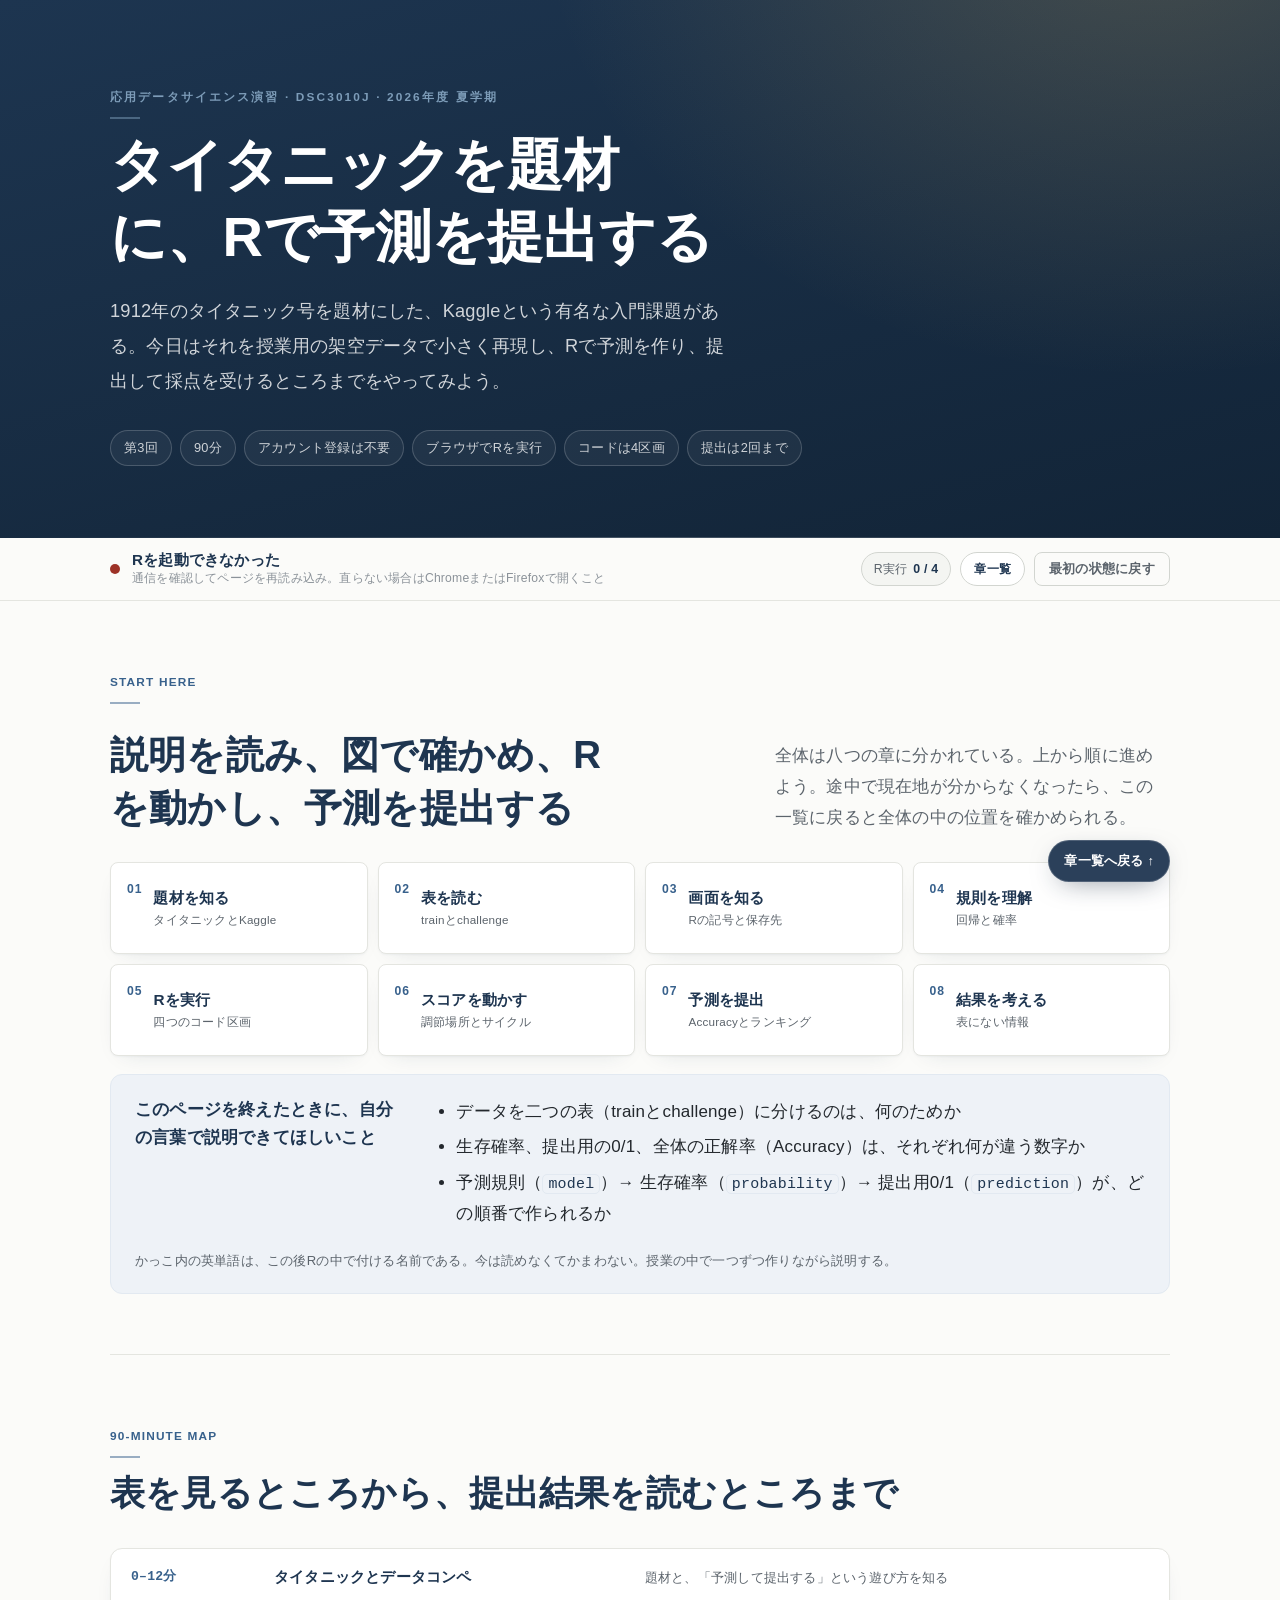
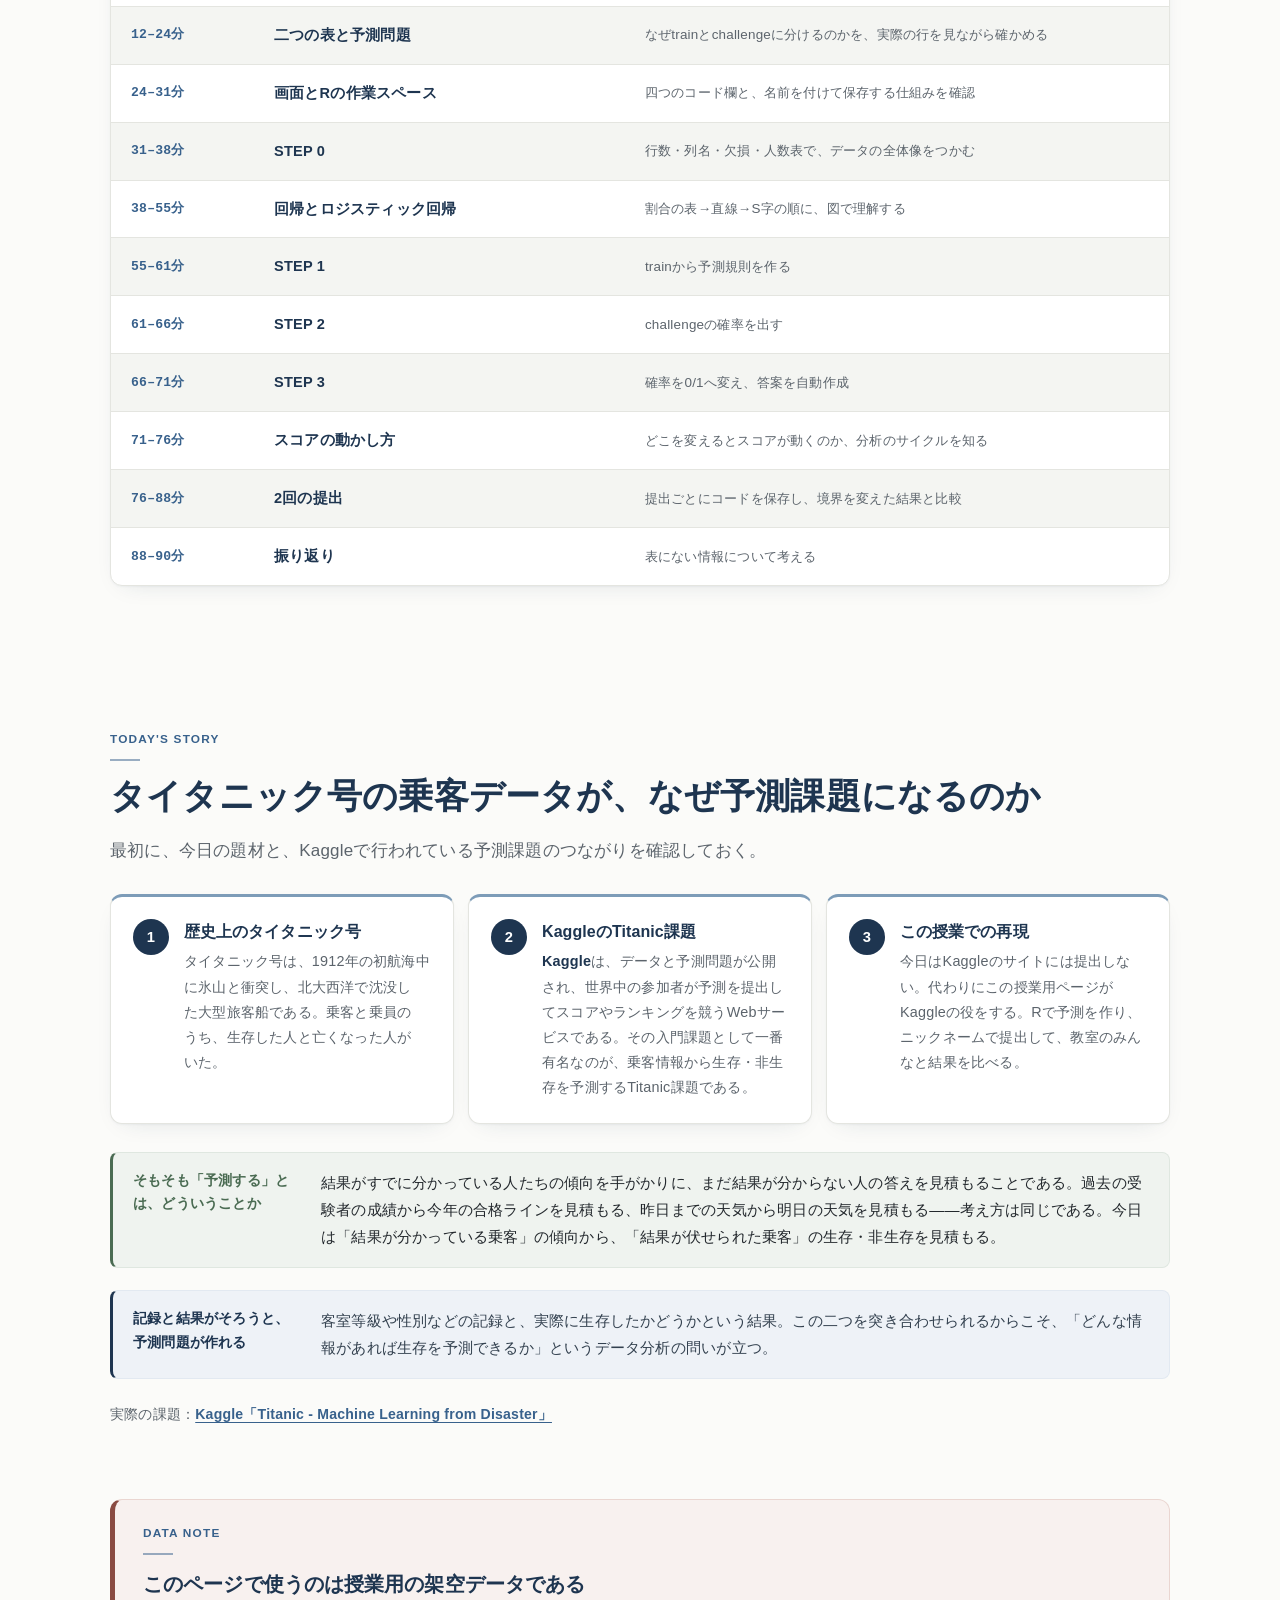
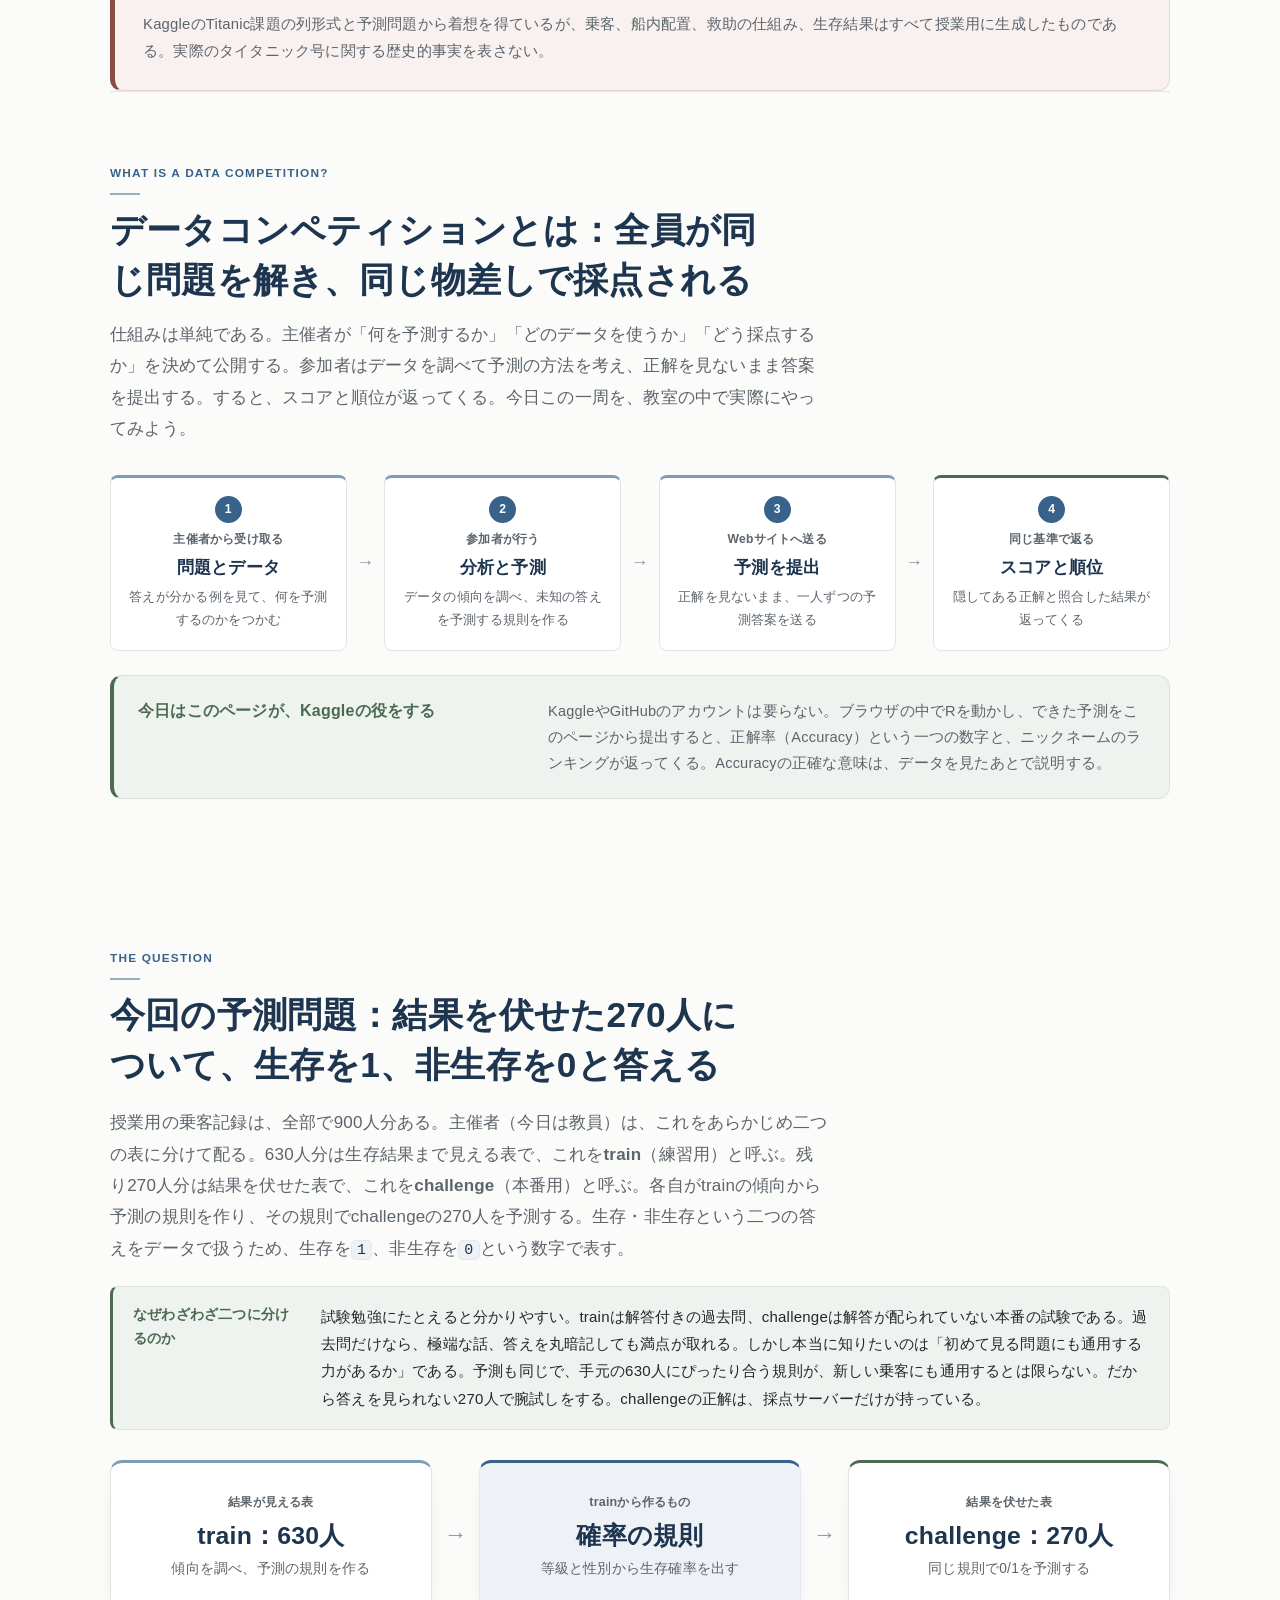
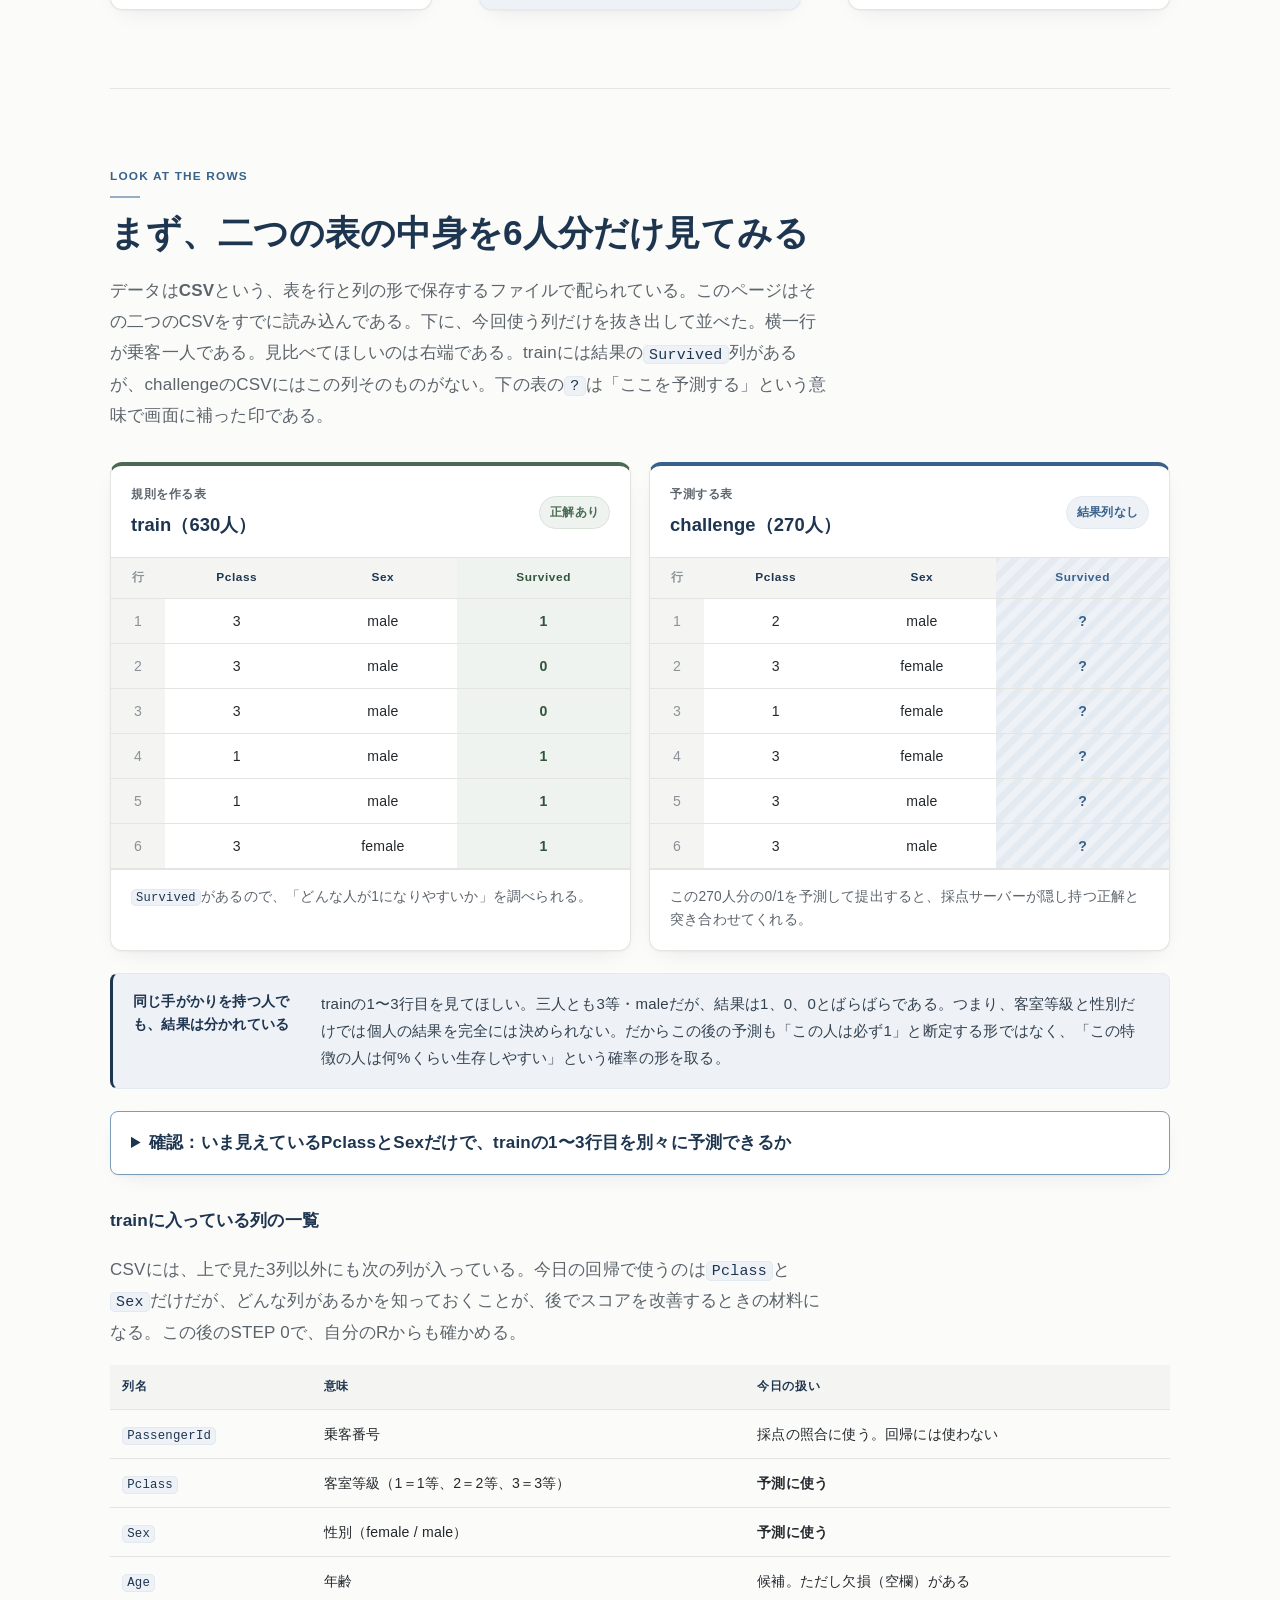
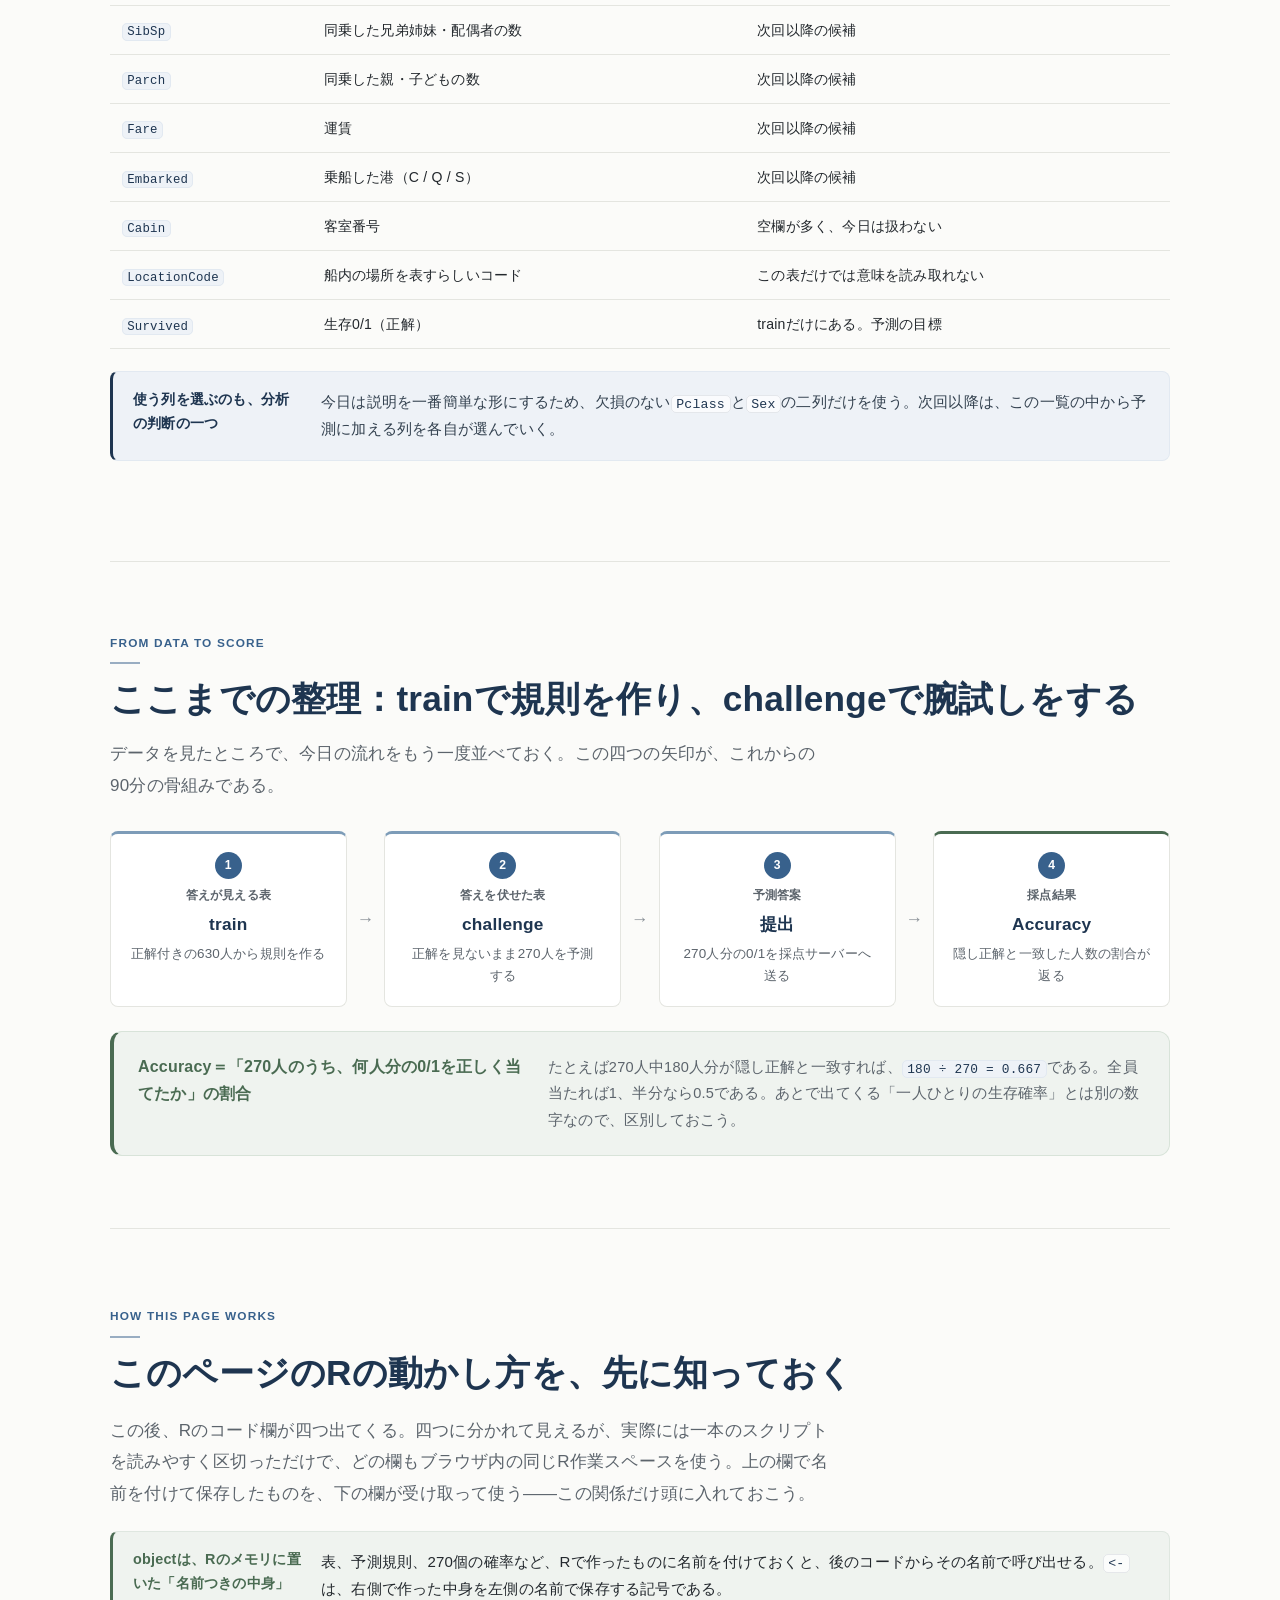
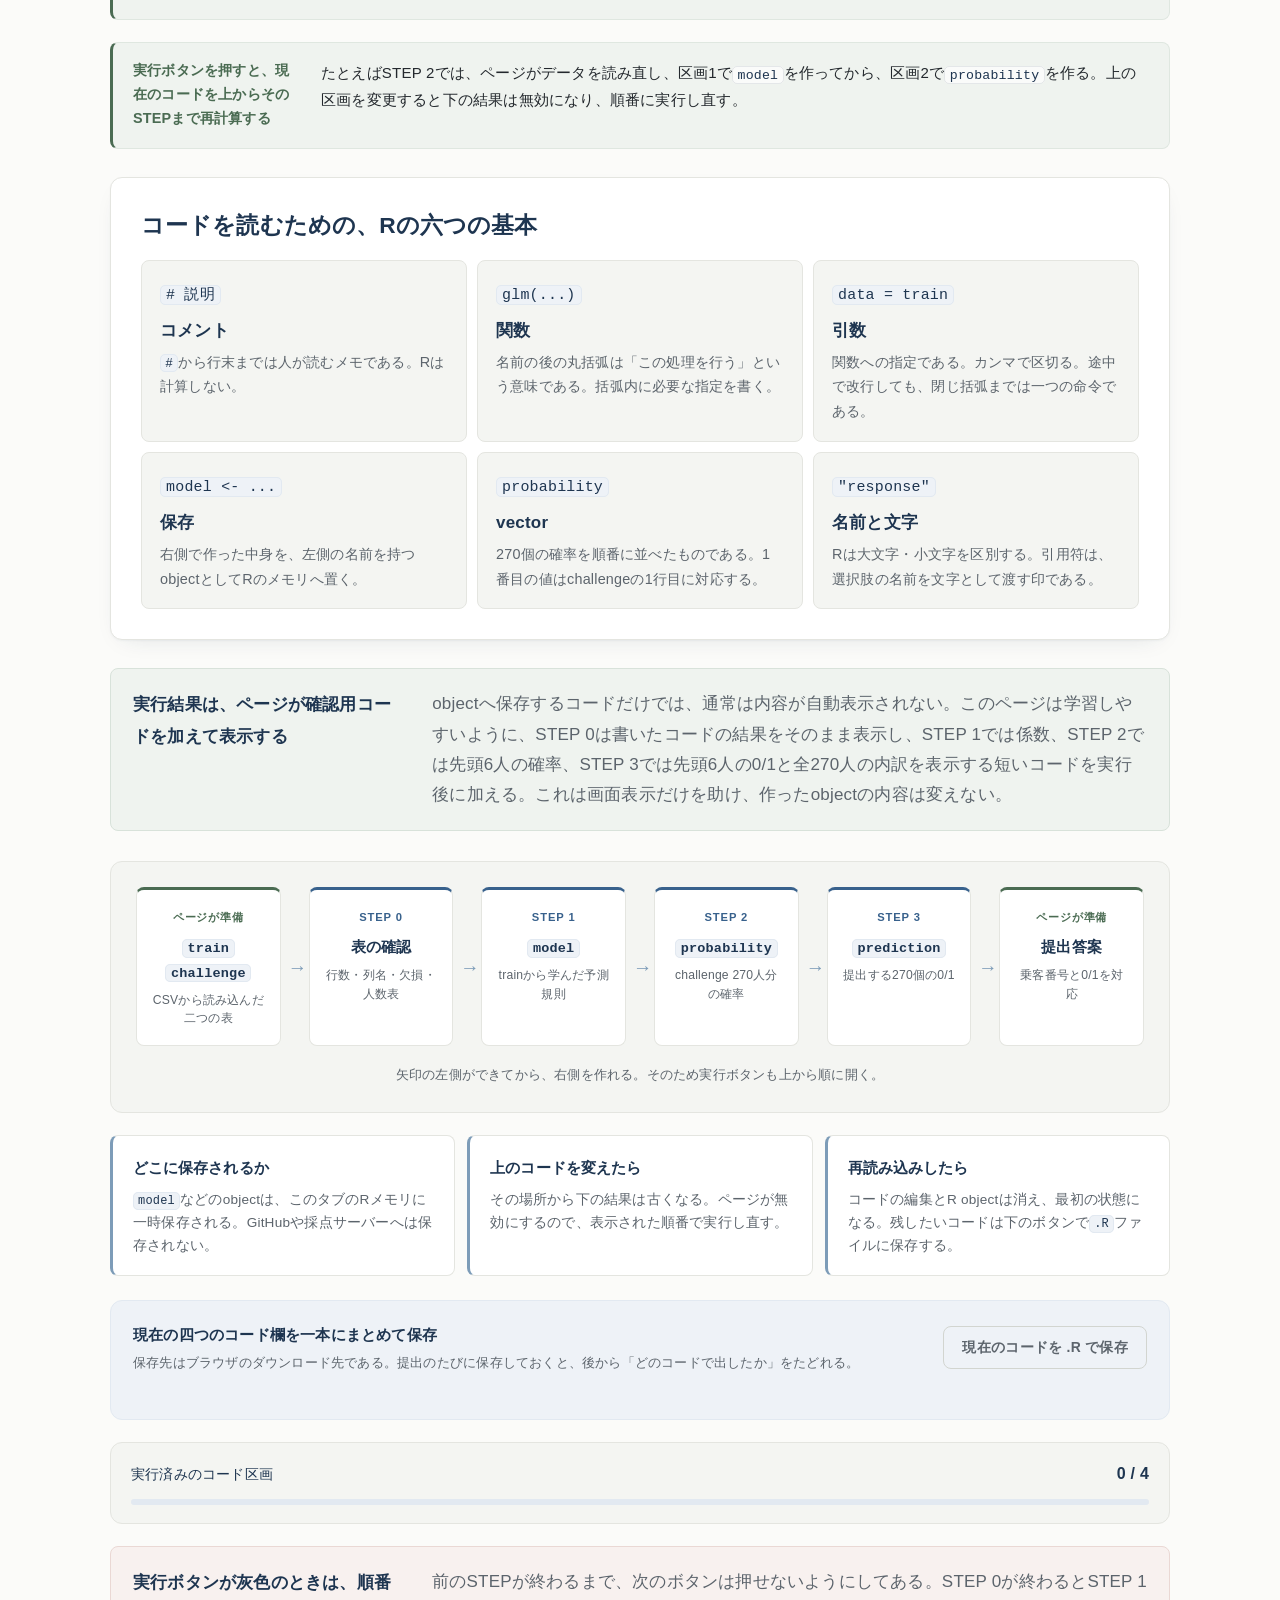
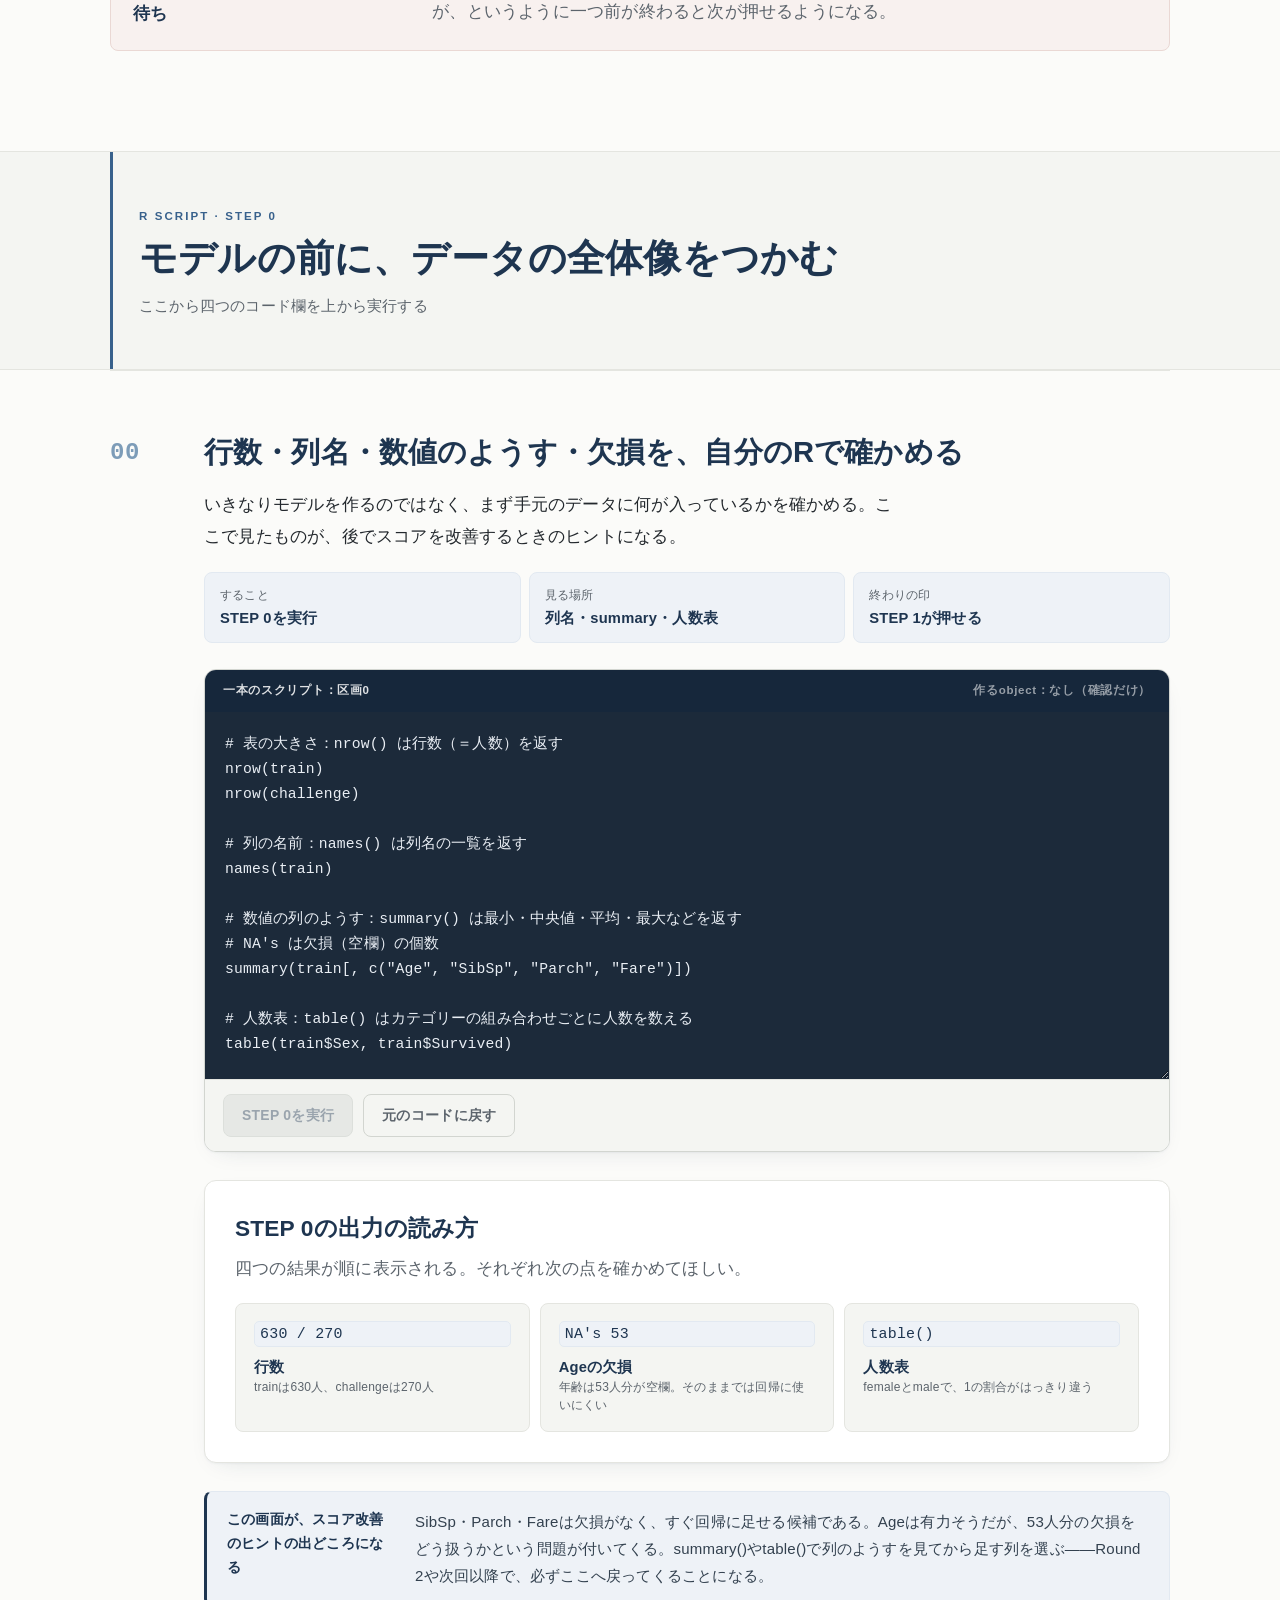
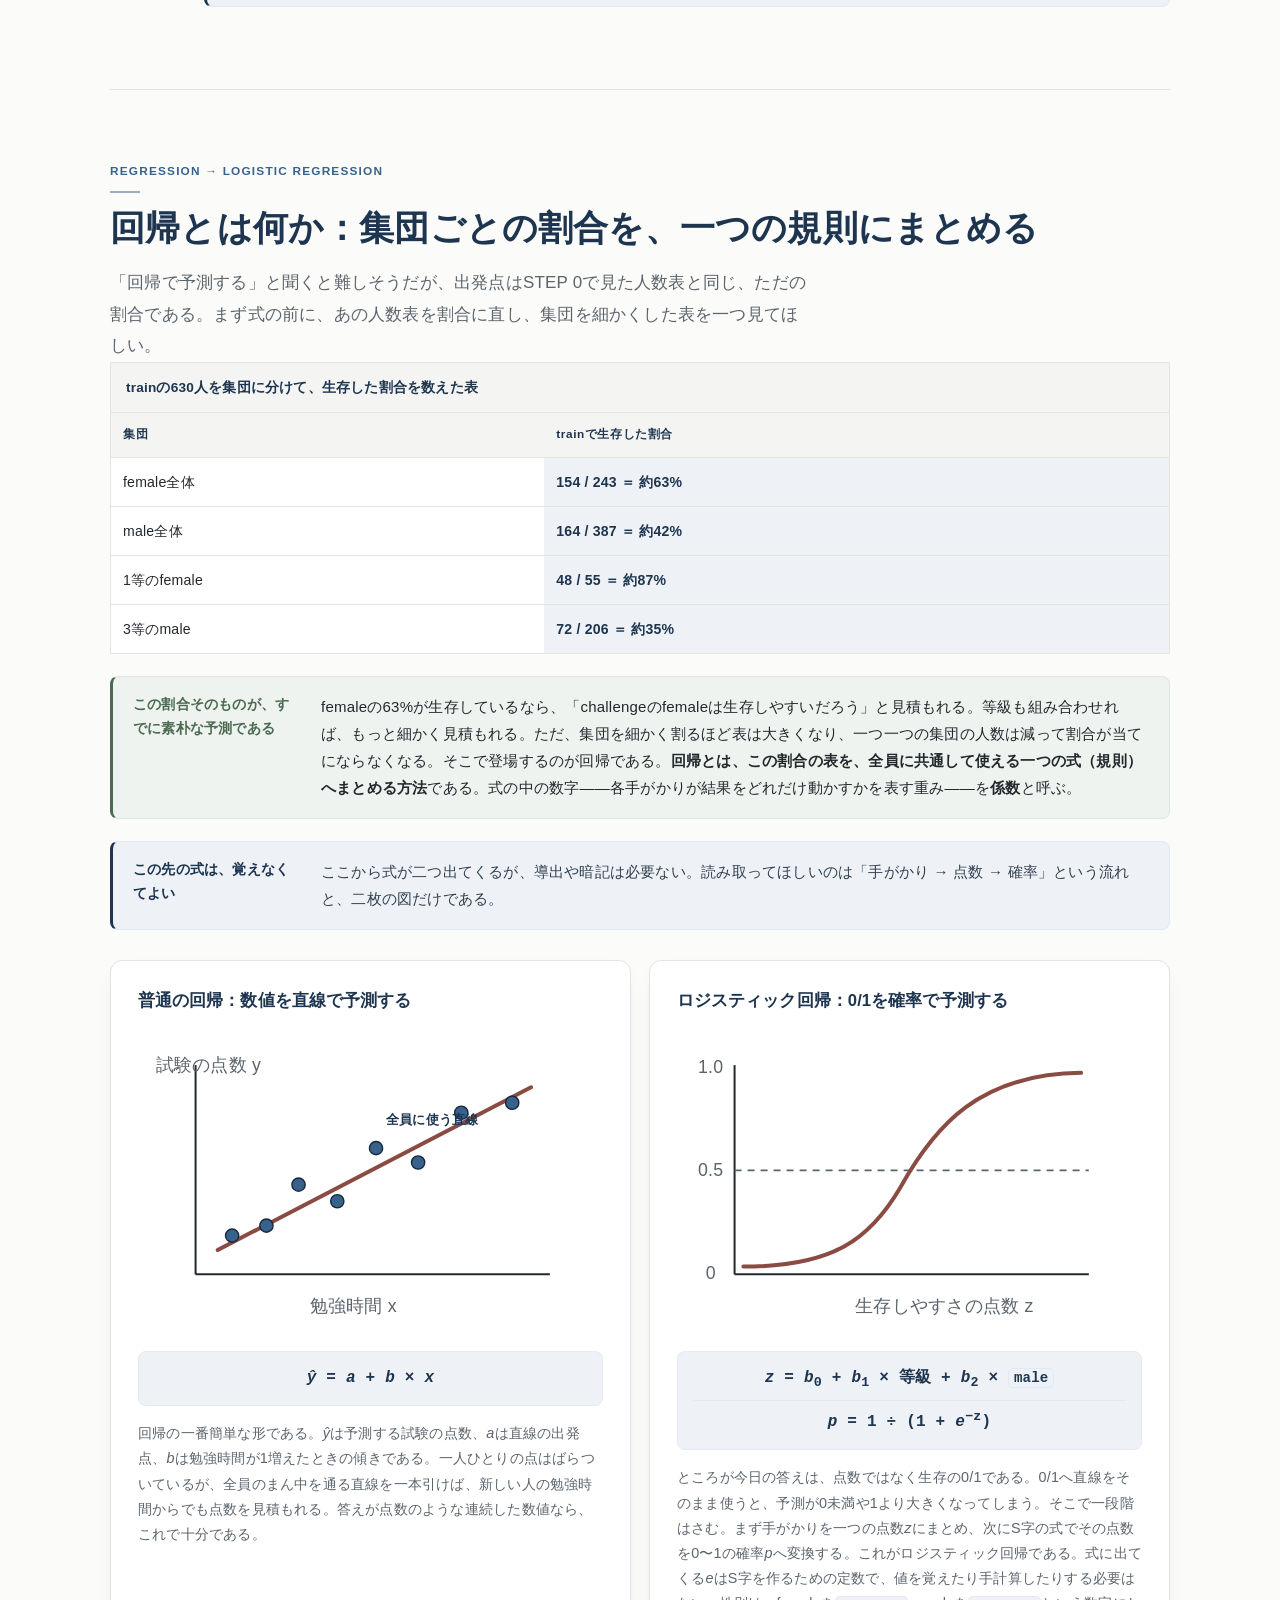
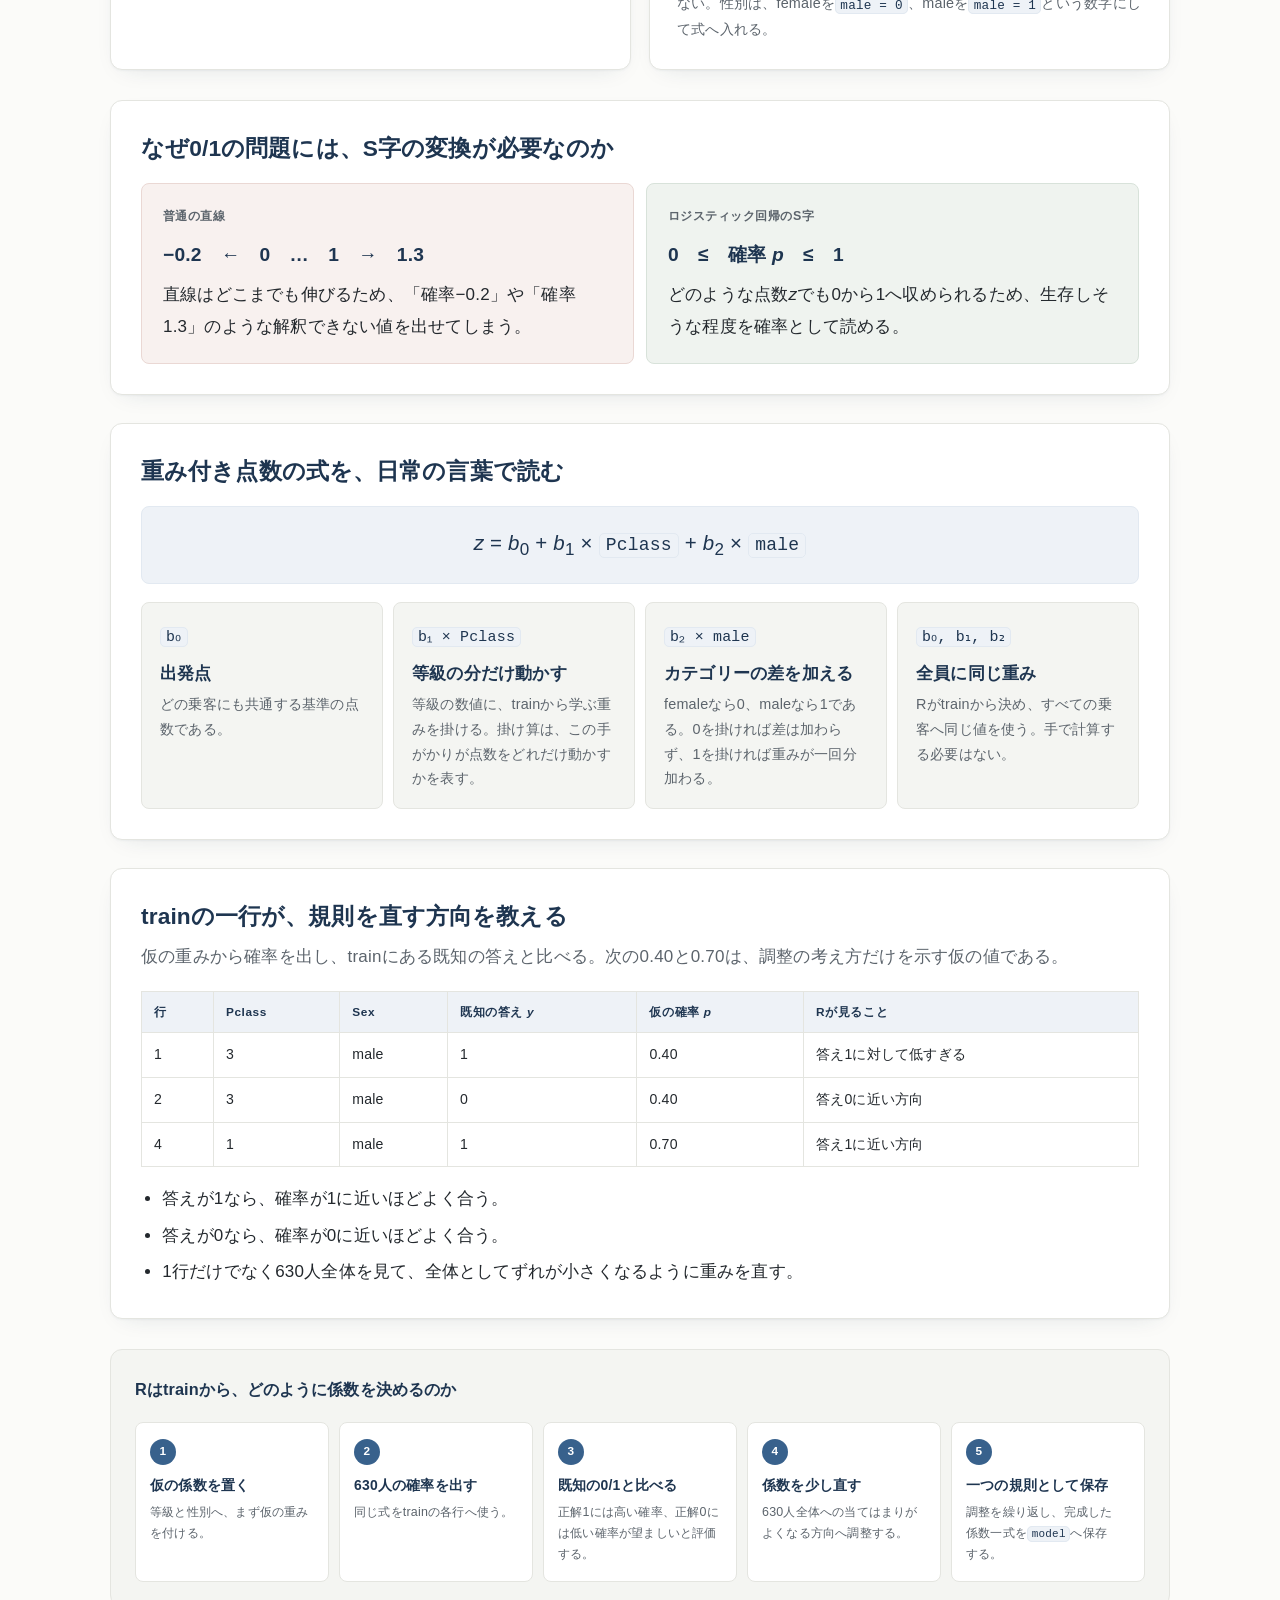
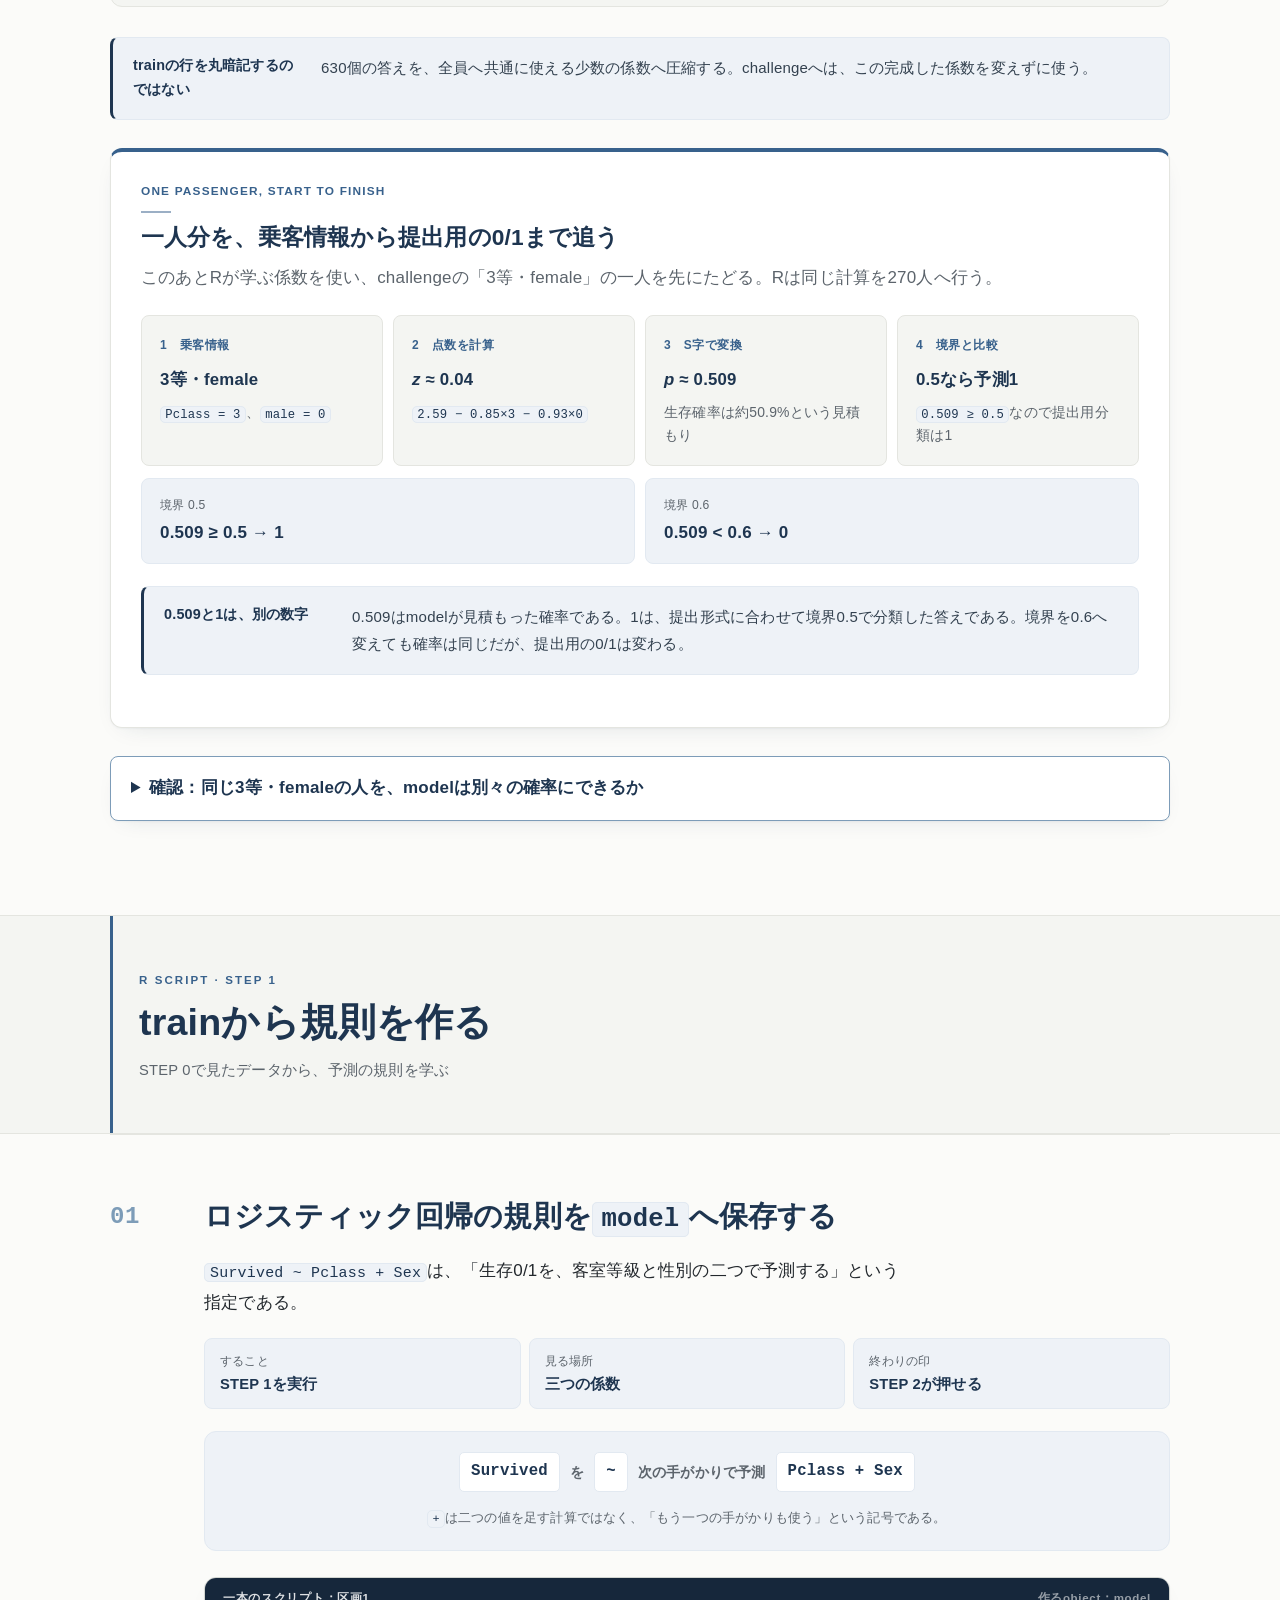
==== commit b8b10e87: "Add STEP 0 data exploration, full column list, submission-history guidance - New STEP 0 R cell (nrow" ====
--- a/docs/index.html
+++ b/docs/index.html
@@ -6,7 +6,7 @@
   <meta name="description" content="タイタニックを題材に、データコンペ、回帰、ロジスティック回帰、Rでの予測、提出までを一つのページで学ぶ授業教材">
   <title>第3回｜タイタニックを題材にRでデータコンペ</title>
   <link rel="icon" href="data:image/svg+xml,%3Csvg xmlns='http://www.w3.org/2000/svg' viewBox='0 0 64 64'%3E%3Crect width='64' height='64' rx='12' fill='%230d3159'/%3E%3Ctext x='32' y='43' text-anchor='middle' font-family='Arial,sans-serif' font-size='34' font-weight='700' fill='white'%3ER%3C/text%3E%3C/svg%3E">
-  <link rel="stylesheet" href="styles.css?v=20260828-lecturevoice1">
+  <link rel="stylesheet" href="styles.css?v=20260828-step0a">
 </head>
 <body>
   <a class="skip-link" href="#main">本文へ移動</a>
@@ -16,7 +16,7 @@
       <p class="eyebrow">応用データサイエンス演習 · DSC3010J · 2026年度 夏学期</p>
       <h1>タイタニックを題材に、Rで予測を提出する</h1>
       <p class="hero__lead">1912年のタイタニック号を題材にした、Kaggleという有名な入門課題がある。今日はそれを授業用の架空データで小さく再現し、Rで予測を作り、提出して採点を受けるところまでをやってみよう。</p>
-      <div class="hero__meta"><span>第3回</span><span>90分</span><span>アカウント登録は不要</span><span>ブラウザでRを実行</span><span>コードは3区画</span><span>提出は2回まで</span></div>
+      <div class="hero__meta"><span>第3回</span><span>90分</span><span>アカウント登録は不要</span><span>ブラウザでRを実行</span><span>コードは4区画</span><span>提出は2回まで</span></div>
     </div>
   </header>
 
@@ -26,7 +26,7 @@
         <span class="status-dot status-dot--loading" id="status-dot" aria-hidden="true"></span>
         <div><strong id="status-title">Rを準備中</strong><span id="status-detail">データを読み込み中</span></div>
       </div>
-      <div class="runtime-actions"><span class="runtime-progress-label">R実行 <b id="runtime-completed-count">0 / 3</b></span><a class="runtime-map-link" href="#navigator-title">章一覧</a><button class="button button--quiet" id="restart-button" type="button">最初の状態に戻す</button></div>
+      <div class="runtime-actions"><span class="runtime-progress-label">R実行 <b id="runtime-completed-count">0 / 4</b></span><a class="runtime-map-link" href="#navigator-title">章一覧</a><button class="button button--quiet" id="restart-button" type="button">最初の状態に戻す</button></div>
     </div>
     <div class="runtime-bar__progress" aria-hidden="true"><i id="bar-progress-fill"></i></div>
   </div>
@@ -43,7 +43,7 @@
         <li><a href="#data-first-title"><span>02</span><strong>表を読む</strong><small>trainとchallenge</small></a></li>
         <li><a href="#workspace-title"><span>03</span><strong>画面を知る</strong><small>Rの記号と保存先</small></a></li>
         <li><a href="#model-primer-title"><span>04</span><strong>規則を理解</strong><small>回帰と確率</small></a></li>
-        <li><a href="#c01-title"><span>05</span><strong>Rを実行</strong><small>三つのコード区画</small></a></li>
+        <li><a href="#c01-title"><span>05</span><strong>Rを実行</strong><small>四つのコード区画</small></a></li>
         <li><a href="#levers-title"><span>06</span><strong>スコアを動かす</strong><small>調節場所とサイクル</small></a></li>
         <li><a href="#submit-title"><span>07</span><strong>予測を提出</strong><small>Accuracyとランキング</small></a></li>
         <li><a href="#reflection-title"><span>08</span><strong>結果を考える</strong><small>表にない情報</small></a></li>
@@ -65,13 +65,14 @@
       <ol class="class-route">
         <li><time>0–12分</time><strong>タイタニックとデータコンペ</strong><span>題材と、「予測して提出する」という遊び方を知る</span></li>
         <li><time>12–24分</time><strong>二つの表と予測問題</strong><span>なぜtrainとchallengeに分けるのかを、実際の行を見ながら確かめる</span></li>
-        <li><time>24–33分</time><strong>画面とRの作業スペース</strong><span>三つのコード欄と、名前を付けて保存する仕組みを確認</span></li>
-        <li><time>33–54分</time><strong>回帰とロジスティック回帰</strong><span>割合の表→直線→S字の順に、図で理解する</span></li>
-        <li><time>54–61分</time><strong>STEP 1</strong><span>trainから予測規則を作る</span></li>
-        <li><time>61–67分</time><strong>STEP 2</strong><span>challengeの確率を出す</span></li>
-        <li><time>67–73分</time><strong>STEP 3</strong><span>確率を0/1へ変え、答案を自動作成</span></li>
-        <li><time>73–78分</time><strong>スコアの動かし方</strong><span>どこを変えるとスコアが動くのか、分析のサイクルを知る</span></li>
-        <li><time>78–88分</time><strong>2回の提出</strong><span>最初の結果と、境界を変えた結果を比較</span></li>
+        <li><time>24–31分</time><strong>画面とRの作業スペース</strong><span>四つのコード欄と、名前を付けて保存する仕組みを確認</span></li>
+        <li><time>31–38分</time><strong>STEP 0</strong><span>行数・列名・欠損・人数表で、データの全体像をつかむ</span></li>
+        <li><time>38–55分</time><strong>回帰とロジスティック回帰</strong><span>割合の表→直線→S字の順に、図で理解する</span></li>
+        <li><time>55–61分</time><strong>STEP 1</strong><span>trainから予測規則を作る</span></li>
+        <li><time>61–66分</time><strong>STEP 2</strong><span>challengeの確率を出す</span></li>
+        <li><time>66–71分</time><strong>STEP 3</strong><span>確率を0/1へ変え、答案を自動作成</span></li>
+        <li><time>71–76分</time><strong>スコアの動かし方</strong><span>どこを変えるとスコアが動くのか、分析のサイクルを知る</span></li>
+        <li><time>76–88分</time><strong>2回の提出</strong><span>提出ごとにコードを保存し、境界を変えた結果と比較</span></li>
         <li><time>88–90分</time><strong>振り返り</strong><span>表にない情報について考える</span></li>
       </ol>
     </section>
@@ -103,10 +104,10 @@
       <h2 id="competition-title">データコンペティションとは：全員が同じ問題を解き、同じ物差しで採点される</h2>
       <p class="competition-primer__lead">仕組みは単純である。主催者が「何を予測するか」「どのデータを使うか」「どう採点するか」を決めて公開する。参加者はデータを調べて予測の方法を考え、正解を見ないまま答案を提出する。すると、スコアと順位が返ってくる。今日この一周を、教室の中で実際にやってみよう。</p>
       <div class="competition-analogy competition-analogy--plain" aria-label="データコンペティションの四つの段階">
-        <article><span>1　主催者から受け取る</span><strong>問題とデータ</strong><p>答えが分かる例を見て、何を予測するのかをつかむ</p></article><i aria-hidden="true">→</i>
-        <article><span>2　参加者が行う</span><strong>分析と予測</strong><p>データの傾向を調べ、未知の答えを予測する規則を作る</p></article><i aria-hidden="true">→</i>
-        <article><span>3　Webサイトへ送る</span><strong>予測を提出</strong><p>正解を見ないまま、一人ずつの予測答案を送る</p></article><i aria-hidden="true">→</i>
-        <article><span>4　同じ基準で返る</span><strong>スコアと順位</strong><p>隠してある正解と照合した結果が返ってくる</p></article>
+        <article><span>1</span><small>主催者から受け取る</small><strong>問題とデータ</strong><p>答えが分かる例を見て、何を予測するのかをつかむ</p></article><i aria-hidden="true">→</i>
+        <article><span>2</span><small>参加者が行う</small><strong>分析と予測</strong><p>データの傾向を調べ、未知の答えを予測する規則を作る</p></article><i aria-hidden="true">→</i>
+        <article><span>3</span><small>Webサイトへ送る</small><strong>予測を提出</strong><p>正解を見ないまま、一人ずつの予測答案を送る</p></article><i aria-hidden="true">→</i>
+        <article><span>4</span><small>同じ基準で返る</small><strong>スコアと順位</strong><p>隠してある正解と照合した結果が返ってくる</p></article>
       </div>
       <div class="accuracy-explained"><strong>今日はこのページが、Kaggleの役をする</strong><p>KaggleやGitHubのアカウントは要らない。ブラウザの中でRを動かし、できた予測をこのページから提出すると、正解率（Accuracy）という一つの数字と、ニックネームのランキングが返ってくる。Accuracyの正確な意味は、データを見たあとで説明する。</p></div>
     </section>
@@ -161,13 +162,25 @@
       </div>
       <div class="takeaway"><strong>同じ手がかりを持つ人でも、結果は分かれている</strong><span>trainの1〜3行目を見てほしい。三人とも3等・maleだが、結果は1、0、0とばらばらである。つまり、客室等級と性別だけでは個人の結果を完全には決められない。だからこの後の予測も「この人は必ず1」と断定する形ではなく、「この特徴の人は何%くらい生存しやすい」という確率の形を取る。</span></div>
       <details class="knowledge-check"><summary>確認：いま見えているPclassとSexだけで、trainの1〜3行目を別々に予測できるか</summary><p><strong>できない。</strong>三人とも3等・maleなので、この二列だけを使う同じ規則からは同じ確率が出る。それでも結果は1、0、0と異なるため、表に記録されていない違いがある可能性を考える必要がある。</p></details>
-      <div class="minimal-dictionary">
-        <article><code>Pclass</code><strong>客室等級</strong><p>1＝1等、2＝2等、3＝3等。予測に使う。</p></article>
-        <article><code>Sex</code><strong>性別カテゴリー</strong><p><code>female</code>または<code>male</code>。予測に使う。</p></article>
-        <article><code>Survived</code><strong>予測したい結果</strong><p>1＝生存、0＝非生存。trainだけにある。</p></article>
-        <article class="minimal-dictionary__system"><code>PassengerId</code><strong>採点用の乗客番号</strong><p>答案の「問題番号」と同じ役割である。回帰には使わず、ページが提出時に自動で付ける。</p></article>
-      </div>
-      <details class="secondary-columns"><summary>CSVにほかの列があるのはなぜか</summary><p>年齢（<code>Age</code>）や運賃（<code>Fare</code>）、同乗した家族の数など、まだ使っていない列も入っている。今日の回帰では<code>Pclass</code>と<code>Sex</code>の二列だけを使うが、これは説明を一番簡単な形にするためである。次回以降は、残りの列のどれを予測に加えるかを自分で選んでいく。今日は使わない列を気にする必要はない。</p></details>
+      <h3 class="column-list-title">trainに入っている列の一覧</h3>
+      <p>CSVには、上で見た3列以外にも次の列が入っている。今日の回帰で使うのは<code>Pclass</code>と<code>Sex</code>だけだが、どんな列があるかを知っておくことが、後でスコアを改善するときの材料になる。この後のSTEP 0で、自分のRからも確かめる。</p>
+      <div class="table-scroll"><table>
+        <thead><tr><th>列名</th><th>意味</th><th>今日の扱い</th></tr></thead>
+        <tbody>
+          <tr><td><code>PassengerId</code></td><td>乗客番号</td><td>採点の照合に使う。回帰には使わない</td></tr>
+          <tr><td><code>Pclass</code></td><td>客室等級（1＝1等、2＝2等、3＝3等）</td><td><strong>予測に使う</strong></td></tr>
+          <tr><td><code>Sex</code></td><td>性別（female / male）</td><td><strong>予測に使う</strong></td></tr>
+          <tr><td><code>Age</code></td><td>年齢</td><td>候補。ただし欠損（空欄）がある</td></tr>
+          <tr><td><code>SibSp</code></td><td>同乗した兄弟姉妹・配偶者の数</td><td>次回以降の候補</td></tr>
+          <tr><td><code>Parch</code></td><td>同乗した親・子どもの数</td><td>次回以降の候補</td></tr>
+          <tr><td><code>Fare</code></td><td>運賃</td><td>次回以降の候補</td></tr>
+          <tr><td><code>Embarked</code></td><td>乗船した港（C / Q / S）</td><td>次回以降の候補</td></tr>
+          <tr><td><code>Cabin</code></td><td>客室番号</td><td>空欄が多く、今日は扱わない</td></tr>
+          <tr><td><code>LocationCode</code></td><td>船内の場所を表すらしいコード</td><td>この表だけでは意味を読み取れない</td></tr>
+          <tr><td><code>Survived</code></td><td>生存0/1（正解）</td><td>trainだけにある。予測の目標</td></tr>
+        </tbody>
+      </table></div>
+      <div class="takeaway"><strong>使う列を選ぶのも、分析の判断の一つ</strong><span>今日は説明を一番簡単な形にするため、欠損のない<code>Pclass</code>と<code>Sex</code>の二列だけを使う。次回以降は、この一覧の中から予測に加える列を各自が選んでいく。</span></div>
     </section>
 
     <section class="competition-primer competition-primer--concrete content-width" aria-labelledby="competition-concrete-title">
@@ -175,10 +188,10 @@
       <h2 id="competition-concrete-title">ここまでの整理：trainで規則を作り、challengeで腕試しをする</h2>
       <p class="competition-primer__lead">データを見たところで、今日の流れをもう一度並べておく。この四つの矢印が、これからの90分の骨組みである。</p>
       <div class="competition-analogy competition-analogy--plain" aria-label="trainから採点まで">
-        <article><span>1　答えが見える表</span><strong>train</strong><p>正解付きの630人から規則を作る</p></article><i aria-hidden="true">→</i>
-        <article><span>2　答えを伏せた表</span><strong>challenge</strong><p>正解を見ないまま270人を予測する</p></article><i aria-hidden="true">→</i>
-        <article><span>3　予測答案</span><strong>提出</strong><p>270人分の0/1を採点サーバーへ送る</p></article><i aria-hidden="true">→</i>
-        <article><span>4　採点結果</span><strong>Accuracy</strong><p>隠し正解と一致した人数の割合が返る</p></article>
+        <article><span>1</span><small>答えが見える表</small><strong>train</strong><p>正解付きの630人から規則を作る</p></article><i aria-hidden="true">→</i>
+        <article><span>2</span><small>答えを伏せた表</small><strong>challenge</strong><p>正解を見ないまま270人を予測する</p></article><i aria-hidden="true">→</i>
+        <article><span>3</span><small>予測答案</small><strong>提出</strong><p>270人分の0/1を採点サーバーへ送る</p></article><i aria-hidden="true">→</i>
+        <article><span>4</span><small>採点結果</small><strong>Accuracy</strong><p>隠し正解と一致した人数の割合が返る</p></article>
       </div>
       <div class="accuracy-explained"><strong>Accuracy＝「270人のうち、何人分の0/1を正しく当てたか」の割合</strong><p>たとえば270人中180人分が隠し正解と一致すれば、<code>180 ÷ 270 = 0.667</code>である。全員当たれば1、半分なら0.5である。あとで出てくる「一人ひとりの生存確率」とは別の数字なので、区別しておこう。</p></div>
     </section>
@@ -186,7 +199,7 @@
     <section class="workspace-explainer content-width" aria-labelledby="workspace-title">
       <p class="section-label">HOW THIS PAGE WORKS</p>
       <h2 id="workspace-title">このページのRの動かし方を、先に知っておく</h2>
-      <p class="section-lead">この後、Rのコード欄が三つ出てくる。三つに分かれて見えるが、実際には一本のスクリプトを読みやすく区切っただけで、どの欄もブラウザ内の同じR作業スペースを使う。上の欄で名前を付けて保存したものを、下の欄が受け取って使う——この関係だけ頭に入れておこう。</p>
+      <p class="section-lead">この後、Rのコード欄が四つ出てくる。四つに分かれて見えるが、実際には一本のスクリプトを読みやすく区切っただけで、どの欄もブラウザ内の同じR作業スペースを使う。上の欄で名前を付けて保存したものを、下の欄が受け取って使う——この関係だけ頭に入れておこう。</p>
       <div class="explanation"><strong>objectは、Rのメモリに置いた「名前つきの中身」</strong><span>表、予測規則、270個の確率など、Rで作ったものに名前を付けておくと、後のコードからその名前で呼び出せる。<code>&lt;-</code>は、右側で作った中身を左側の名前で保存する記号である。</span></div>
       <div class="explanation"><strong>実行ボタンを押すと、現在のコードを上からそのSTEPまで再計算する</strong><span>たとえばSTEP 2では、ページがデータを読み直し、区画1で<code>model</code>を作ってから、区画2で<code>probability</code>を作る。上の区画を変更すると下の結果は無効になり、順番に実行し直す。</span></div>
       <div class="r-basics" aria-labelledby="r-basics-title">
@@ -200,10 +213,11 @@
           <article><code>"response"</code><strong>名前と文字</strong><p>Rは大文字・小文字を区別する。引用符は、選択肢の名前を文字として渡す印である。</p></article>
         </div>
       </div>
-      <div class="page-assisted-output"><strong>実行結果は、ページが確認用コードを加えて表示する</strong><p>objectへ保存するコードだけでは、通常は内容が自動表示されない。このページは学習しやすいように、STEP 1では係数、STEP 2では先頭6人の確率、STEP 3では先頭6人の0/1と全270人の内訳を表示する短いコードを実行後に加える。これは画面表示だけを助け、作ったobjectの内容は変えない。</p></div>
+      <div class="page-assisted-output"><strong>実行結果は、ページが確認用コードを加えて表示する</strong><p>objectへ保存するコードだけでは、通常は内容が自動表示されない。このページは学習しやすいように、STEP 0は書いたコードの結果をそのまま表示し、STEP 1では係数、STEP 2では先頭6人の確率、STEP 3では先頭6人の0/1と全270人の内訳を表示する短いコードを実行後に加える。これは画面表示だけを助け、作ったobjectの内容は変えない。</p></div>
       <figure class="workspace-flow" aria-labelledby="workspace-caption">
         <ol>
           <li class="workspace-flow__prepared"><span>ページが準備</span><strong><code>train</code><br><code>challenge</code></strong><small>CSVから読み込んだ二つの表</small></li>
+          <li><span>STEP 0</span><strong>表の確認</strong><small>行数・列名・欠損・人数表</small></li>
           <li><span>STEP 1</span><strong><code>model</code></strong><small>trainから学んだ予測規則</small></li>
           <li><span>STEP 2</span><strong><code>probability</code></strong><small>challenge 270人分の確率</small></li>
           <li><span>STEP 3</span><strong><code>prediction</code></strong><small>提出する270個の0/1</small></li>
@@ -217,21 +231,51 @@
         <article><h3>再読み込みしたら</h3><p>コードの編集とR objectは消え、最初の状態になる。残したいコードは下のボタンで<code>.R</code>ファイルに保存する。</p></article>
       </div>
       <div class="script-save-panel">
-        <div><strong>現在の三つのコード欄を一本にまとめて保存</strong><span>保存先はブラウザのダウンロード先である。Web上の編集がGitHubへ書き込まれることはない。</span></div>
+        <div><strong>現在の四つのコード欄を一本にまとめて保存</strong><span>保存先はブラウザのダウンロード先である。提出のたびに保存しておくと、後から「どのコードで出したか」をたどれる。</span></div>
         <button class="button button--quiet" id="save-script-button" type="button">現在のコードを .R で保存</button>
         <small id="save-script-status" aria-live="polite"></small>
       </div>
       <div class="progress-panel" role="group" aria-label="進み具合">
-        <div class="progress-panel__labels"><span>実行済みのコード区画</span><strong><span id="completed-count">0</span> / <span id="total-count">3</span></strong></div>
+        <div class="progress-panel__labels"><span>実行済みのコード区画</span><strong><span id="completed-count">0</span> / <span id="total-count">4</span></strong></div>
         <div class="progress-track" aria-hidden="true"><div class="progress-fill" id="progress-fill"></div></div>
       </div>
-      <div class="button-state-note"><strong>実行ボタンが灰色のときは、順番待ち</strong><span>前のSTEPが終わるまで、次のボタンは押せないようにしてある。STEP 1が終わるとSTEP 2が、STEP 2が終わるとSTEP 3が押せるようになる。</span></div>
+      <div class="button-state-note"><strong>実行ボタンが灰色のときは、順番待ち</strong><span>前のSTEPが終わるまで、次のボタンは押せないようにしてある。STEP 0が終わるとSTEP 1が、というように一つ前が終わると次が押せるようになる。</span></div>
+    </section>
+
+    <section class="part-heading" id="part-explore"><div class="content-width"><p>R SCRIPT · STEP 0</p><h2>モデルの前に、データの全体像をつかむ</h2><span>ここから四つのコード欄を上から実行する</span></div></section>
+    <section class="lesson content-width" aria-labelledby="c00-title">
+      <div class="lesson__number">00</div>
+      <div class="lesson__body">
+        <h2 id="c00-title">行数・列名・数値のようす・欠損を、自分のRで確かめる</h2>
+        <p>いきなりモデルを作るのではなく、まず手元のデータに何が入っているかを確かめる。ここで見たものが、後でスコアを改善するときのヒントになる。</p>
+        <div class="step-brief"><article><span>すること</span><strong>STEP 0を実行</strong></article><article><span>見る場所</span><strong>列名・summary・人数表</strong></article><article><span>終わりの印</span><strong>STEP 1が押せる</strong></article></div>
+        <div class="r-cell" data-cell-id="00">
+          <div class="r-cell__head"><span>一本のスクリプト：区画0</span><span>作るobject：なし（確認だけ）</span></div>
+          <textarea aria-label="STEP 0のRコード" spellcheck="false"># 表の大きさ：nrow() は行数（＝人数）を返す
+nrow(train)
+nrow(challenge)
+
+# 列の名前：names() は列名の一覧を返す
+names(train)
+
+# 数値の列のようす：summary() は最小・中央値・平均・最大などを返す
+# NA's は欠損（空欄）の個数
+summary(train[, c("Age", "SibSp", "Parch", "Fare")])
+
+# 人数表：table() はカテゴリーの組み合わせごとに人数を数える
+table(train$Sex, train$Survived)</textarea>
+          <div class="r-cell__actions"><button class="button run-button" type="button" disabled>STEP 0を実行</button><button class="button button--quiet restore-button" type="button">元のコードに戻す</button></div>
+          <div class="r-output" hidden><div class="r-output__label">Rから返るデータの全体像</div><pre class="text-output" aria-live="polite"></pre><div class="plot-output"></div></div>
+        </div>
+        <div class="output-reading" aria-labelledby="step0-output-title"><h3 id="step0-output-title">STEP 0の出力の読み方</h3><p>四つの結果が順に表示される。それぞれ次の点を確かめてほしい。</p><div><article><code>630 / 270</code><strong>行数</strong><span>trainは630人、challengeは270人</span></article><article><code>NA's 53</code><strong>Ageの欠損</strong><span>年齢は53人分が空欄。そのままでは回帰に使いにくい</span></article><article><code>table()</code><strong>人数表</strong><span>femaleとmaleで、1の割合がはっきり違う</span></article></div></div>
+        <div class="takeaway"><strong>この画面が、スコア改善のヒントの出どころになる</strong><span>SibSp・Parch・Fareは欠損がなく、すぐ回帰に足せる候補である。Ageは有力そうだが、53人分の欠損をどう扱うかという問題が付いてくる。summary()やtable()で列のようすを見てから足す列を選ぶ——Round 2や次回以降で、必ずここへ戻ってくることになる。</span></div>
+      </div>
     </section>
 
     <section class="model-primer content-width" aria-labelledby="model-primer-title">
       <p class="section-label">REGRESSION → LOGISTIC REGRESSION</p>
       <h2 id="model-primer-title">回帰とは何か：集団ごとの割合を、一つの規則にまとめる</h2>
-      <p class="model-primer__lead">「回帰で予測する」と聞くと難しそうだが、出発点はただの割合である。まず式の前に、trainを集団ごとに数えた表を一つ見てほしい。</p>
+      <p class="model-primer__lead">「回帰で予測する」と聞くと難しそうだが、出発点はSTEP 0で見た人数表と同じ、ただの割合である。まず式の前に、あの人数表を割合に直し、集団を細かくした表を一つ見てほしい。</p>
       <div class="table-scroll"><table class="model-group-table model-group-table--simple">
         <caption>trainの630人を集団に分けて、生存した割合を数えた表</caption>
         <thead><tr><th>集団</th><th>trainで生存した割合</th></tr></thead>
@@ -324,7 +368,7 @@
       <details class="knowledge-check"><summary>確認：同じ3等・femaleの人を、modelは別々の確率にできるか</summary><p><strong>できない。</strong>今回のmodelが使う手がかりは<code>Pclass</code>と<code>Sex</code>だけなので、二つが同じ人には同じ確率が出る。表に入っていない違いは、このmodelからは見えない。</p></details>
     </section>
 
-    <section class="part-heading" id="part-model"><div class="content-width"><p>R SCRIPT · 1 OF 3</p><h2>trainから規則を作る</h2><span>ここから三つのコード欄を上から実行する</span></div></section>
+    <section class="part-heading" id="part-model"><div class="content-width"><p>R SCRIPT · STEP 1</p><h2>trainから規則を作る</h2><span>STEP 0で見たデータから、予測の規則を学ぶ</span></div></section>
     <section class="lesson content-width" aria-labelledby="c01-title">
       <div class="lesson__number">01</div>
       <div class="lesson__body">
@@ -365,7 +409,7 @@
       </div>
     </section>
 
-    <section class="part-heading"><div class="content-width"><p>R SCRIPT · 2 OF 3</p><h2>challengeへ同じ規則を使う</h2><span>modelの係数は変えない</span></div></section>
+    <section class="part-heading"><div class="content-width"><p>R SCRIPT · STEP 2</p><h2>challengeへ同じ規則を使う</h2><span>modelの係数は変えない</span></div></section>
     <section class="lesson content-width" aria-labelledby="c02-title">
       <div class="lesson__number">02</div>
       <div class="lesson__body">
@@ -393,7 +437,7 @@
       </div>
     </section>
 
-    <section class="part-heading"><div class="content-width"><p>R SCRIPT · 3 OF 3</p><h2>確率を提出用の0/1へ変える</h2><span>変更する場所は境界の数字だけ</span></div></section>
+    <section class="part-heading"><div class="content-width"><p>R SCRIPT · STEP 3</p><h2>確率を提出用の0/1へ変える</h2><span>変更する場所は境界の数字だけ</span></div></section>
     <section class="lesson content-width" aria-labelledby="c03-title">
       <div class="lesson__number">03</div>
       <div class="lesson__body">
@@ -431,17 +475,17 @@
       <h2 id="levers-title">スコアはどこを変えると動くのか</h2>
       <p>提出するとAccuracyが返ってくる。では、その数字を上げたいとき、どこをいじればよいのか。今日の分析で調節できる場所は、次の三つである。</p>
       <div class="workspace-rules">
-        <article><h3>① 予測に使う列（STEP 1のformula）</h3><p><code>Survived ~ Pclass + Sex</code>の右側である。今日は二列に固定するが、次回以降は<code>+ Age</code>や<code>+ Fare</code>のように、CSVにある列を自分で選んで足していく。ここを変えるとmodelから作り直しになるので、STEP 1 → 2 → 3を順に再実行する。なお、列を足せばスコアが必ず上がる、というものではない。それも実験で確かめることの一つである。</p></article>
+        <article><h3>① 予測に使う列（STEP 1のformula）</h3><p><code>Survived ~ Pclass + Sex</code>の右側である。今日は二列に固定するが、次回以降は<code>+ Age</code>や<code>+ Fare</code>のように、CSVにある列を自分で選んで足していく。ここを変えるとmodelから作り直しになるので、STEP 1 → 2 → 3を順に再実行する。どの列を足すかのヒントは、STEP 0のsummary()と人数表にある。なお、列を足せばスコアが必ず上がる、というものではない。それも実験で確かめることの一つである。</p></article>
         <article><h3>② 確率を0/1へ変える境界（STEP 3の数字）</h3><p><code>0.5</code>と書いた境界である。ここを上げ下げすると、確率は一切変わらないまま、提出する0/1だけが変わる。変えるのがSTEP 3だけなら、再実行もSTEP 3だけで済む。今日の2回目の提出では、これを動かす。</p></article>
         <article><h3>③ 表に入っていない情報</h3><p>同じ等級・性別なのに結果が違う人たちがいた。その違いを説明する情報は、今の表の外にある。新しい情報を集めて表へ加えることも、スコアを動かす大きな手段である。これは最後の章と、この後の講義であらためて考える。</p></article>
       </div>
       <div class="explanation"><strong>共通のルール：上流を変えたら、そこから下流を流し直す</strong><span>三つのSTEPは「model → probability → prediction」と一列につながった、川の流れのようなものである。上流のSTEPを変えたら、そこから下のSTEPをすべて作り直す。formulaを変えたらSTEP 1から、境界を変えたらSTEP 3だけ。このページも同じルールで、上流を編集すると下流の結果を自動的に無効にする。</span></div>
       <p>そして、実際のデータ分析はこの「変えて、流し直して、また採点する」を何度も回す。この一周を<strong>分析のサイクル</strong>と呼ぶことにする。</p>
       <div class="competition-analogy competition-analogy--plain" aria-label="分析のサイクル">
-        <article><span>1　考える</span><strong>仮説を立てる</strong><p>「境界を0.6にしたら上がるはずだ」のように、変える場所と理由を決める</p></article><i aria-hidden="true">→</i>
-        <article><span>2　変える</span><strong>コードを直して再実行</strong><p>変更した場所から下のSTEPを流し直す</p></article><i aria-hidden="true">→</i>
-        <article><span>3　試す</span><strong>提出して採点</strong><p>新しい予測を採点サーバーへ送る</p></article><i aria-hidden="true">→</i>
-        <article><span>4　振り返る</span><strong>前回と比べ、次の仮説へ</strong><p>スコアの差を読み、1へ戻る</p></article>
+        <article><span>1</span><small>考える</small><strong>仮説を立てる</strong><p>「境界を0.6にしたら上がるはずだ」のように、変える場所と理由を決める</p></article><i aria-hidden="true">→</i>
+        <article><span>2</span><small>変える</small><strong>コードを直して再実行</strong><p>変更した場所から下のSTEPを流し直す</p></article><i aria-hidden="true">→</i>
+        <article><span>3</span><small>試す</small><strong>提出して採点</strong><p>新しい予測を採点サーバーへ送る</p></article><i aria-hidden="true">→</i>
+        <article><span>4</span><small>振り返る</small><strong>前回と比べ、次の仮説へ</strong><p>保存したコードと記録を見比べ、1へ戻る</p></article>
       </div>
       <div class="takeaway"><strong>Kaggleの参加者は、この一周を何十回も回している</strong><span>一回の提出で終わりではなく、結果を見ては仮説を立て直し、少しずつスコアを詰めていく。今日はRound 1 → Round 2の2回の提出で、このサイクルをちょうど一周だけ体験する。</span></div>
     </section>
@@ -450,20 +494,21 @@
       <p class="section-label">SECOND TRY</p>
       <h2 id="round2-title">2回目の提出：サイクルを一周する。変えるのはSTEP 3の境界だけ</h2>
       <p>前の章で見た三つの調節場所のうち、今日は②の境界を動かす。手順は次のとおり。</p>
+      <div class="warning-card"><strong>提出の履歴は、自分で残さない限りどこにも残らない</strong><span>ランキングに残るのはニックネーム、Round、スコアだけで、どのコードで出したかはサーバーに保存されない。提出のたびに「現在のコードを .R で保存」ボタンでそのときのコードを保存し、何を変えて何を試したかを記録しながら進めること。記録がないと、スコアが動いた理由を後からたどれなくなる。</span></div>
       <ol class="rerun-instructions">
-        <li><span>1</span><p>最初は<code>0.5</code>のままSTEP 1 → 2 → 3を実行し、提出する（Round 1）。</p></li><li><span>2</span><p><a href="#c03-title">STEP 3へ戻り</a>、コード中の<code>0.5</code>を<code>0.6</code>へ変える。</p></li><li><span>3</span><p>実行する前に、「0.6以上だけを1にすると、1の人数とAccuracyはどうなるか」を自分なりに予想する。</p></li><li><span>4</span><p>STEP 3をもう一度実行する。ページが古い答案を破棄し、新しい答案へ置き換える。</p></li><li><span>5</span><p>同じニックネームで2回目を提出し（Round 2）、二つの結果を比べる。</p></li>
+        <li><span>1</span><p>最初は<code>0.5</code>のままSTEP 0 → 1 → 2 → 3を実行し、提出する（Round 1）。</p></li><li><span>2</span><p>提出したら「現在のコードを .R で保存」を押し、Round 1のコードを保存する。ファイル名とスコアを下の記録表に書く。</p></li><li><span>3</span><p><a href="#c03-title">STEP 3へ戻り</a>、コード中の<code>0.5</code>を<code>0.6</code>へ変える。</p></li><li><span>4</span><p>実行する前に、「0.6以上だけを1にすると、1の人数とAccuracyはどうなるか」を自分なりに予想する。</p></li><li><span>5</span><p>STEP 3をもう一度実行する。ページが古い答案を破棄し、新しい答案へ置き換える。</p></li><li><span>6</span><p>同じニックネームで2回目を提出し（Round 2）、Round 2のコードも保存してから二つの結果を比べる。</p></li>
       </ol>
       <div class="explanation"><strong>なぜ、一度に一箇所しか変えないのか</strong><span>二箇所を同時に変えてスコアが動くと、どちらの変更が効いたのか分からなくなるからである。一箇所だけ変えれば、スコアの差はその変更のせいだと言える。これは理科の実験で条件を一つずつ変えるのと同じ考え方で、分析のサイクルを回すときの基本の作法である。</span></div>
       <div class="explanation"><strong>なぜ境界を0.6にするのか</strong><span>STEP 2の確率を思い出してほしい。2等のmaleが約0.489、3等のfemaleが約0.509と、多くの乗客の確率が0.5のすぐ近くに集まっていた。境界を0.5から0.6へ動かすと、この「際どい人たち」の0/1がまとめて入れ替わる。つまり、小さな変更でも提出内容が大きく変わる、面白い場所である。</span></div>
       <div class="takeaway"><strong>2回目も再計算は上から走るが、確率は同じ値になる</strong><span>STEP 1と2のコードは変えていないので、作り直した<code>model</code>と<code>probability</code>は1回目と同じ内容である。変わるのは<code>prediction</code>だけ。「確率は同じでも、境界しだいで提出する0/1は変わる」ことを、自分の提出で確かめよう。</span></div>
-      <div class="round-notes" aria-labelledby="round-notes-title"><h3 id="round-notes-title">二つの結果をここへ記録する</h3><p>STEP 3の出力にある「予測1」の人数と、提出後に返るAccuracyを書き留める。この入力は自分の比較メモで、採点サーバーへは送られない。</p><div class="table-scroll"><table><thead><tr><th>Round</th><th>境界</th><th>予測1の人数</th><th>Accuracy</th><th>気づき</th></tr></thead><tbody><tr><td>1</td><td>0.5</td><td><input aria-label="Round 1の予測1人数" inputmode="numeric" placeholder="人数"></td><td><input aria-label="Round 1のAccuracy" inputmode="decimal" placeholder="0.000"></td><td><input aria-label="Round 1の気づき" placeholder="気づいたこと"></td></tr><tr><td>2</td><td>0.6</td><td><input aria-label="Round 2の予測1人数" inputmode="numeric" placeholder="人数"></td><td><input aria-label="Round 2のAccuracy" inputmode="decimal" placeholder="0.000"></td><td><input aria-label="Round 2の気づき" placeholder="変化を書き留める"></td></tr></tbody></table></div></div>
+      <div class="round-notes" aria-labelledby="round-notes-title"><h3 id="round-notes-title">二つの結果をここへ記録する</h3><p>STEP 3の出力にある「予測1」の人数と、提出後に返るAccuracy、保存した.Rのファイル名を書き留める。この入力は自分の比較メモで、採点サーバーへは送られない。</p><div class="table-scroll"><table><thead><tr><th>Round</th><th>境界</th><th>予測1の人数</th><th>Accuracy</th><th>保存した.Rファイル</th><th>気づき</th></tr></thead><tbody><tr><td>1</td><td>0.5</td><td><input aria-label="Round 1の予測1人数" inputmode="numeric" placeholder="人数"></td><td><input aria-label="Round 1のAccuracy" inputmode="decimal" placeholder="0.000"></td><td><input aria-label="Round 1で保存したファイル名" placeholder="ファイル名"></td><td><input aria-label="Round 1の気づき" placeholder="気づいたこと"></td></tr><tr><td>2</td><td>0.6</td><td><input aria-label="Round 2の予測1人数" inputmode="numeric" placeholder="人数"></td><td><input aria-label="Round 2のAccuracy" inputmode="decimal" placeholder="0.000"></td><td><input aria-label="Round 2で保存したファイル名" placeholder="ファイル名"></td><td><input aria-label="Round 2の気づき" placeholder="変化を書き留める"></td></tr></tbody></table></div></div>
     </section>
 
     <section class="score-section" id="submit" aria-labelledby="submit-title">
       <div class="content-width">
         <p class="section-label">SUBMIT</p><h2 id="submit-title">現在の270人分の予測を採点する</h2>
         <div class="submission-server-flow"><article><span>ブラウザから送る</span><strong>乗客番号＋0/1</strong><p>コード、model、確率そのものは送らない。</p></article><i aria-hidden="true">→</i><article><span>採点サーバー</span><strong>隠し正解と照合</strong><p>一致した人数を270で割る。</p></article><i aria-hidden="true">→</i><article><span>保存・公開</span><strong>ニックネームとscore</strong><p>予測CSV自体は保存しない。</p></article></div>
-        <p class="score-lead">公開ランキングには、自分で決めたニックネーム、Round、score、receiptが表示される。<strong>Round</strong>は何回目の提出か、<strong>score</strong>はAccuracy、<strong>receipt</strong>は提出結果を区別する受付番号である。実名、学籍番号、メールアドレスはニックネームに入れないこと。</p>
+        <p class="score-lead">公開ランキングには、自分で決めたニックネーム、Round、score、receiptが表示される。<strong>Round</strong>は何回目の提出か、<strong>score</strong>はAccuracy、<strong>receipt</strong>は提出結果を区別する受付番号である。実名、学籍番号、メールアドレスはニックネームに入れないこと。また、提出したコードはサーバーに残らないため、どのコードで出したかは自分の.R保存だけが頼りである。</p>
         <form id="score-form" class="score-form">
           <label><span>公開ニックネーム</span><input id="team-name" name="team" maxlength="30" autocomplete="off" placeholder="例：Team Seagull"></label>
           <label><span>授業コード</span><input id="class-code" name="class-code" type="password" maxlength="30" autocomplete="off" placeholder="教員の画面を確認"></label>
@@ -492,7 +537,7 @@
   <script src="competition-data.js?v=20260827-guided2"></script>
   <script src="api-config.js?v=20260827-guided2"></script>
   <script src="competition-api.js?v=20260828-plain1"></script>
-  <script src="app.js?v=20260828-plain1"></script>
-  <script src="scoring.js?v=20260828-plain1"></script>
+  <script src="app.js?v=20260828-step0a"></script>
+  <script src="scoring.js?v=20260828-step0a"></script>
 </body>
 </html>
--- a/docs/styles.css
+++ b/docs/styles.css
@@ -1308,7 +1308,6 @@
 .class-timeline > h2,
 .data-guide > h2,
 .model-primer > h2 {
-  max-width: 29ch;
   margin: 4px 0 14px;
   color: var(--navy);
   font-size: clamp(1.5rem, 3.4vw, 2.2rem);
@@ -2603,7 +2602,6 @@
 .data-first > h2,
 .workspace-explainer > h2,
 .submission-builder > h2 {
-  max-width: 31ch;
   margin: 0 0 14px;
   color: var(--navy);
   font-size: clamp(1.55rem, 3.6vw, 2.2rem);
@@ -2868,6 +2866,21 @@
   font-size: 0.76rem;
 }
 
+.column-list-title {
+  margin: 30px 0 10px;
+  color: var(--navy);
+  font-size: 1.08rem;
+}
+
+.competition-analogy--plain article > small {
+  display: block;
+  margin-bottom: 7px;
+  color: var(--ink-soft);
+  font-size: 0.76rem;
+  font-weight: 700;
+  line-height: 1.5;
+}
+
 .competition-analogy--plain article:last-of-type { border-top-color: var(--moss); }
 
 .accuracy-explained {
@@ -2907,7 +2920,7 @@
 
 .workspace-flow ol {
   display: grid;
-  grid-template-columns: repeat(5, minmax(0, 1fr));
+  grid-template-columns: repeat(6, minmax(0, 1fr));
   gap: 28px;
   margin: 0;
   padding: 0;
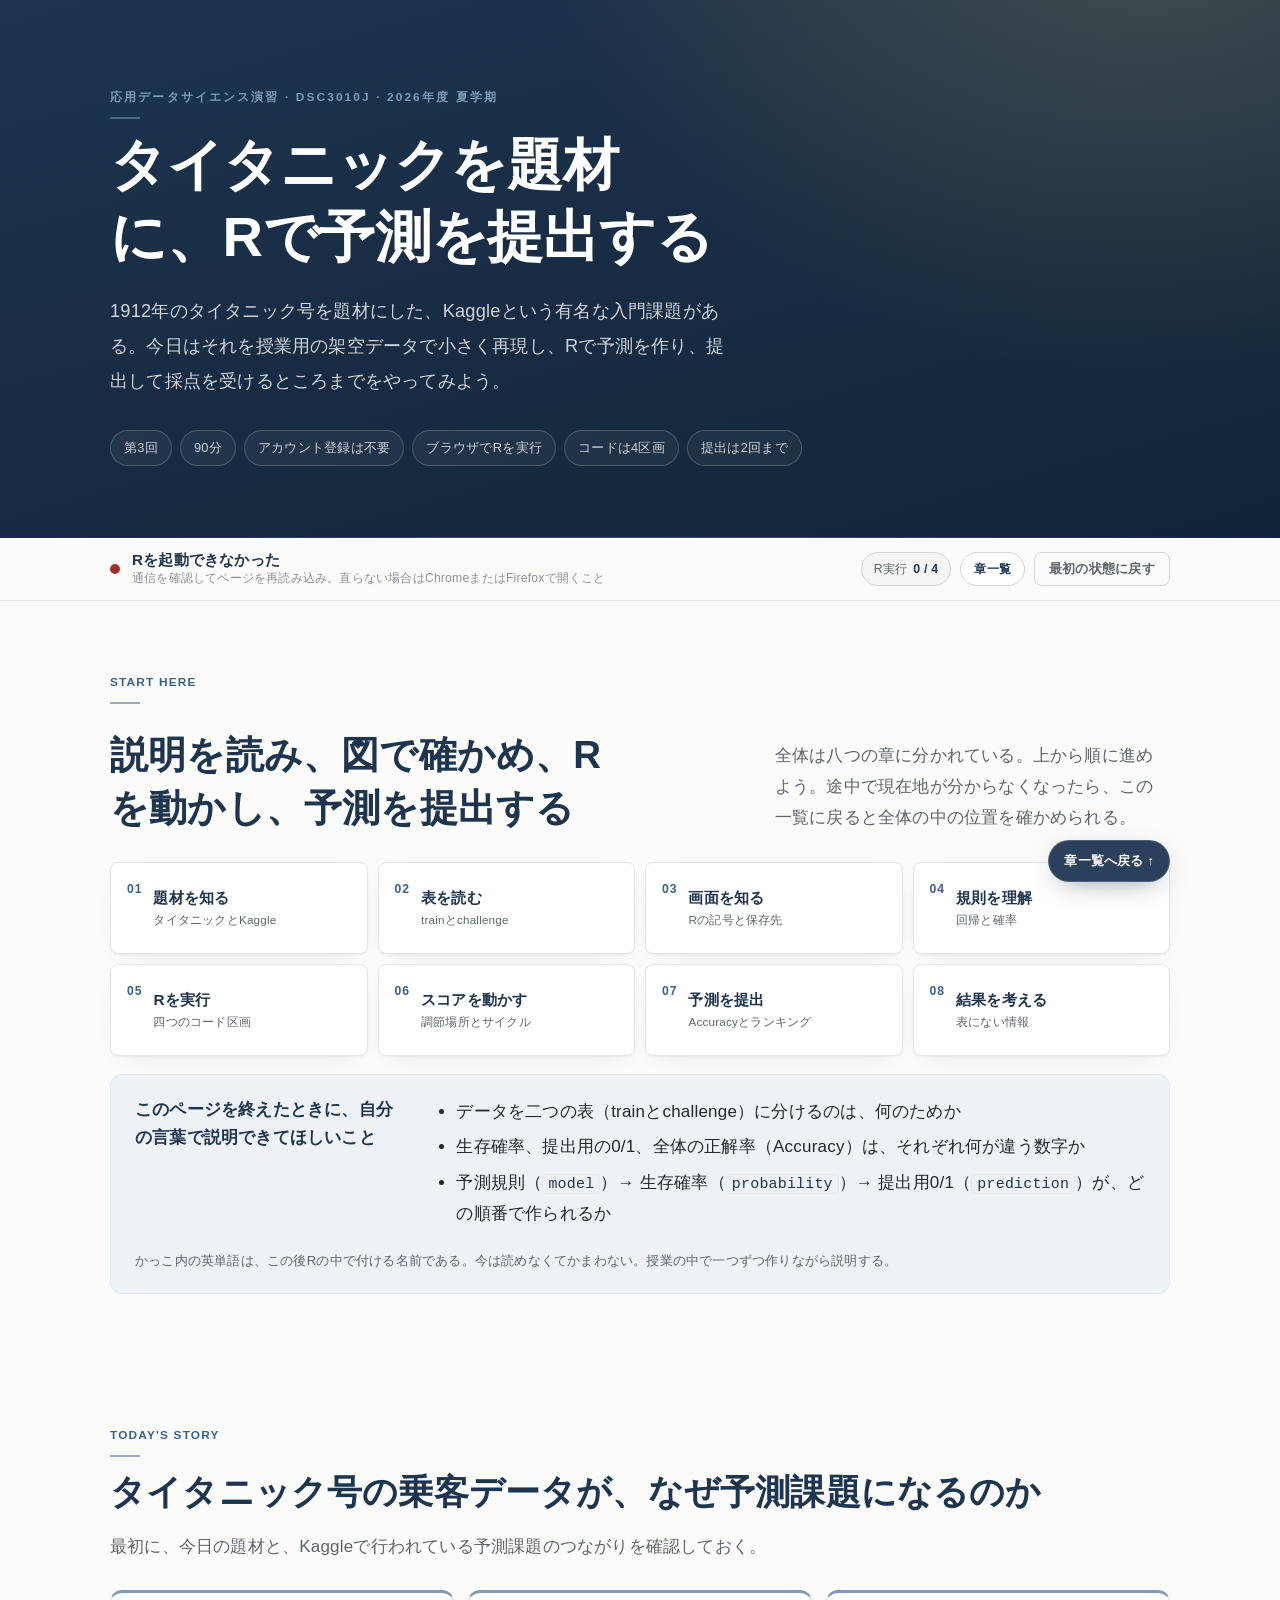
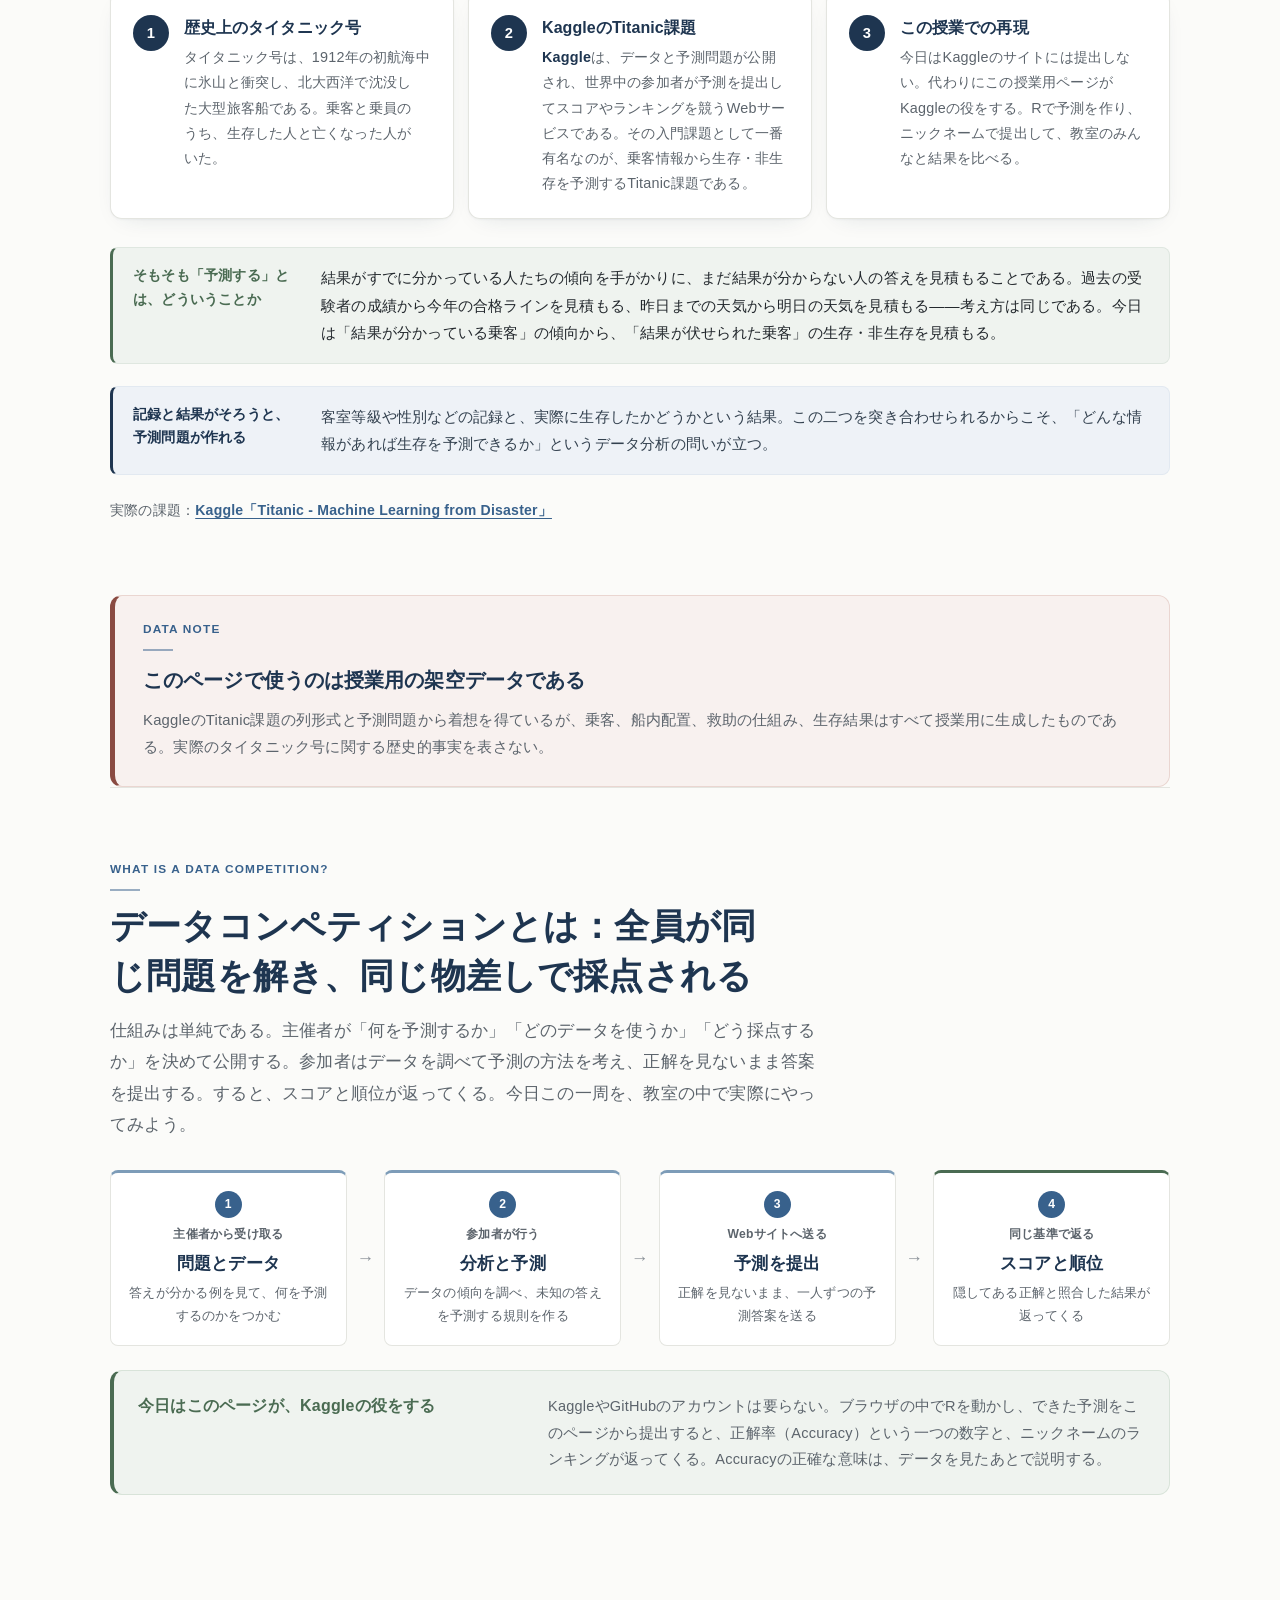
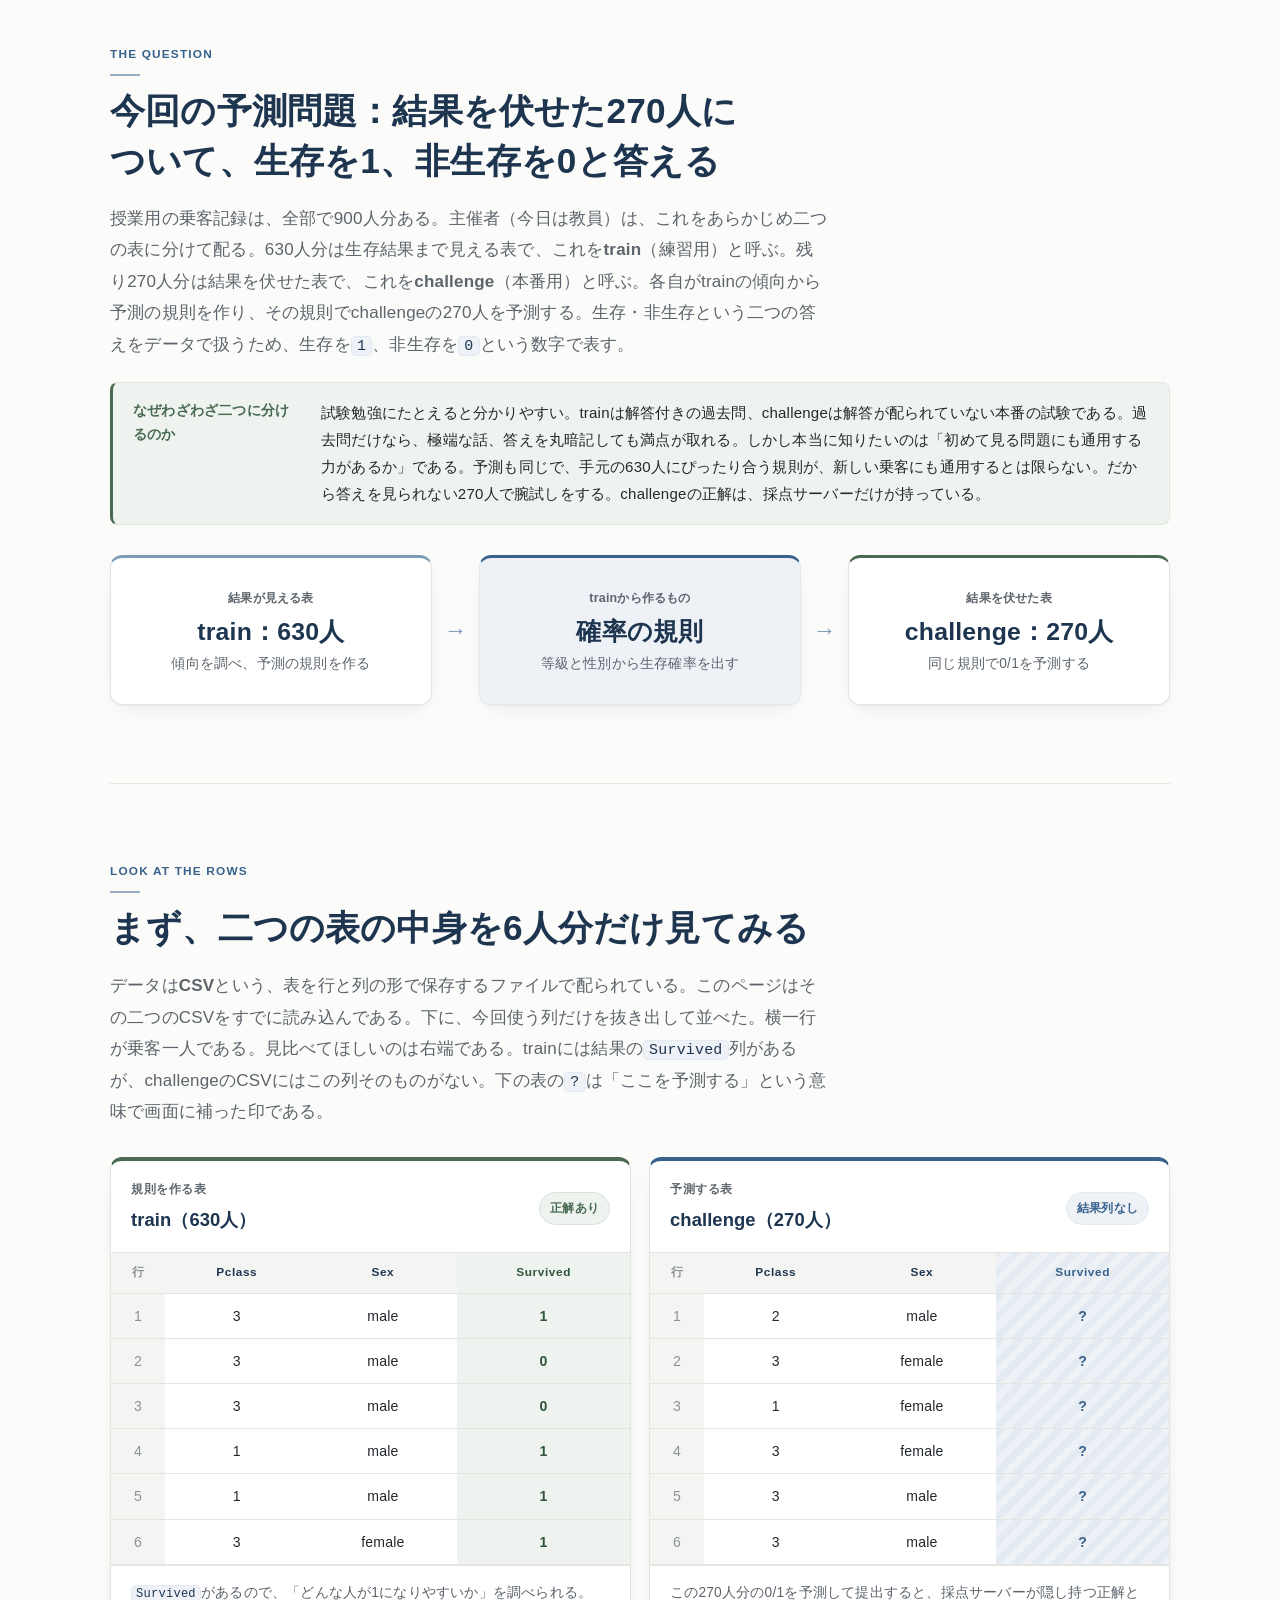
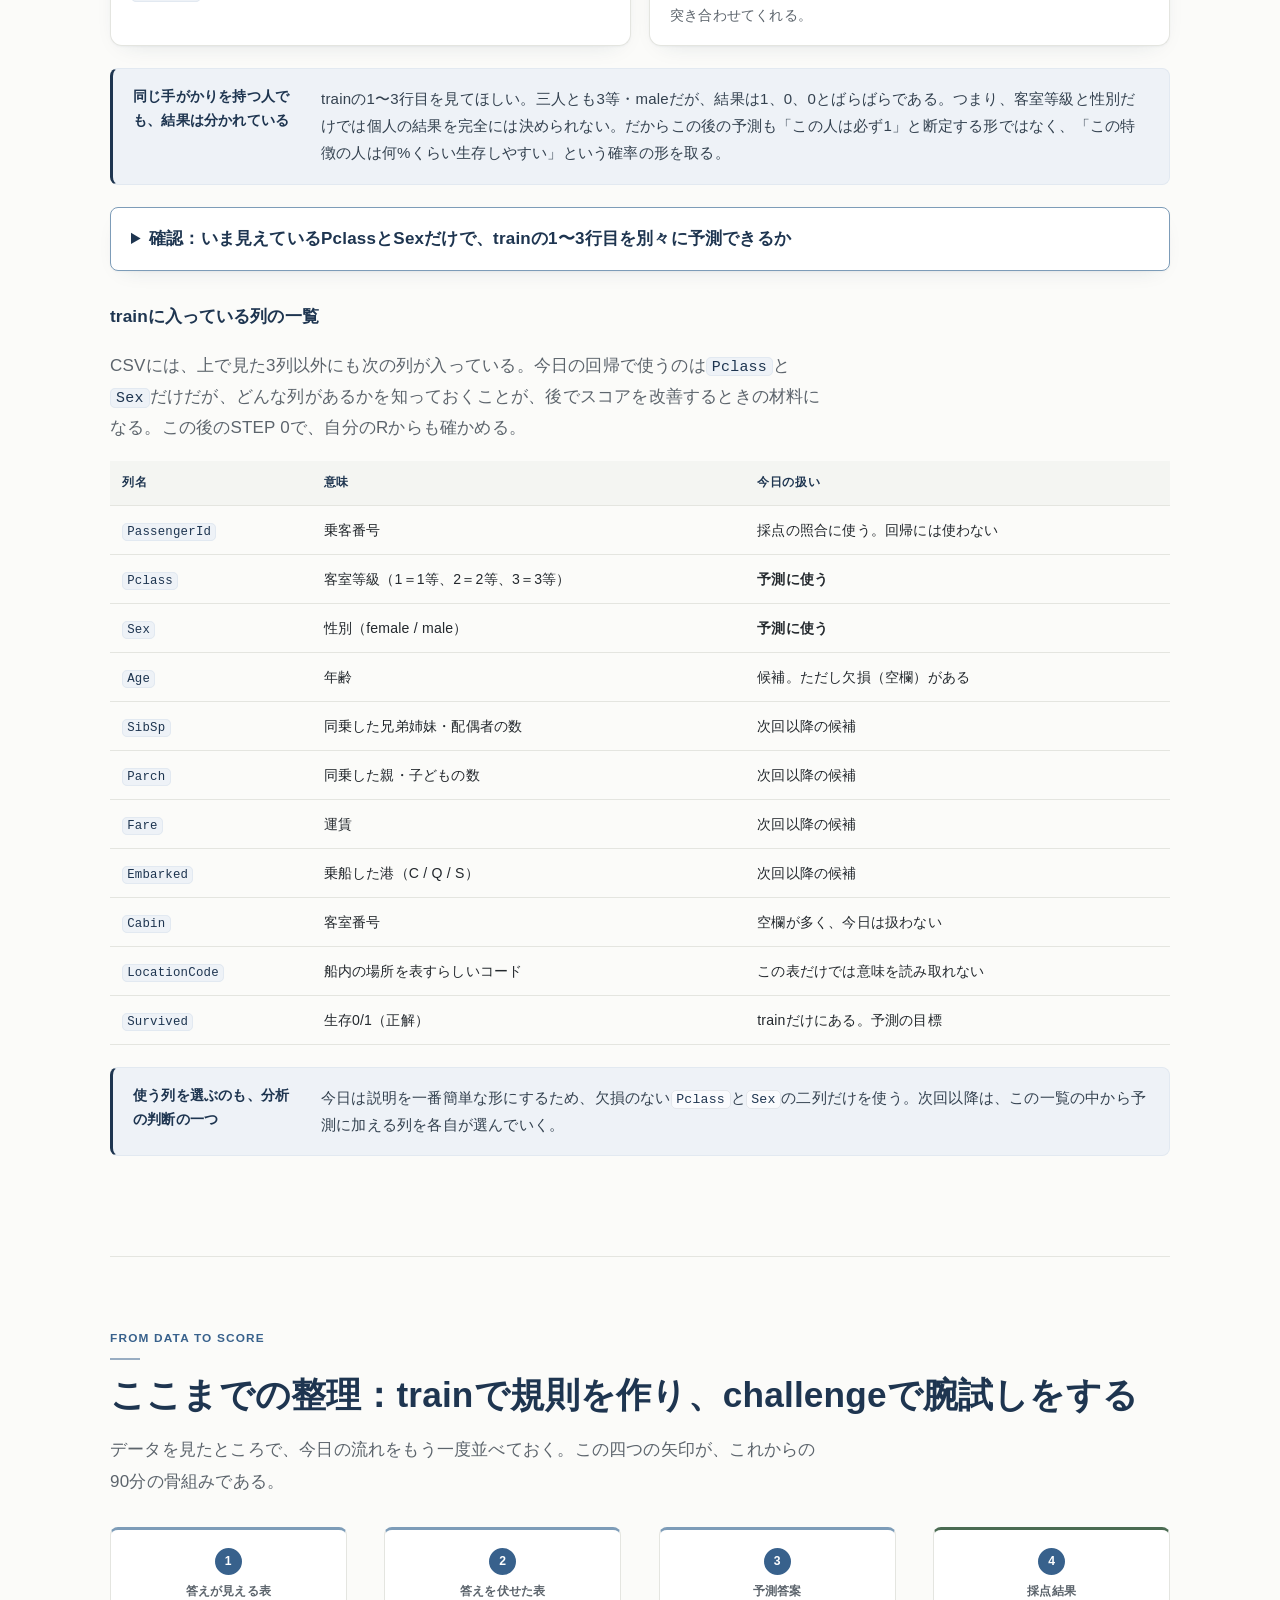
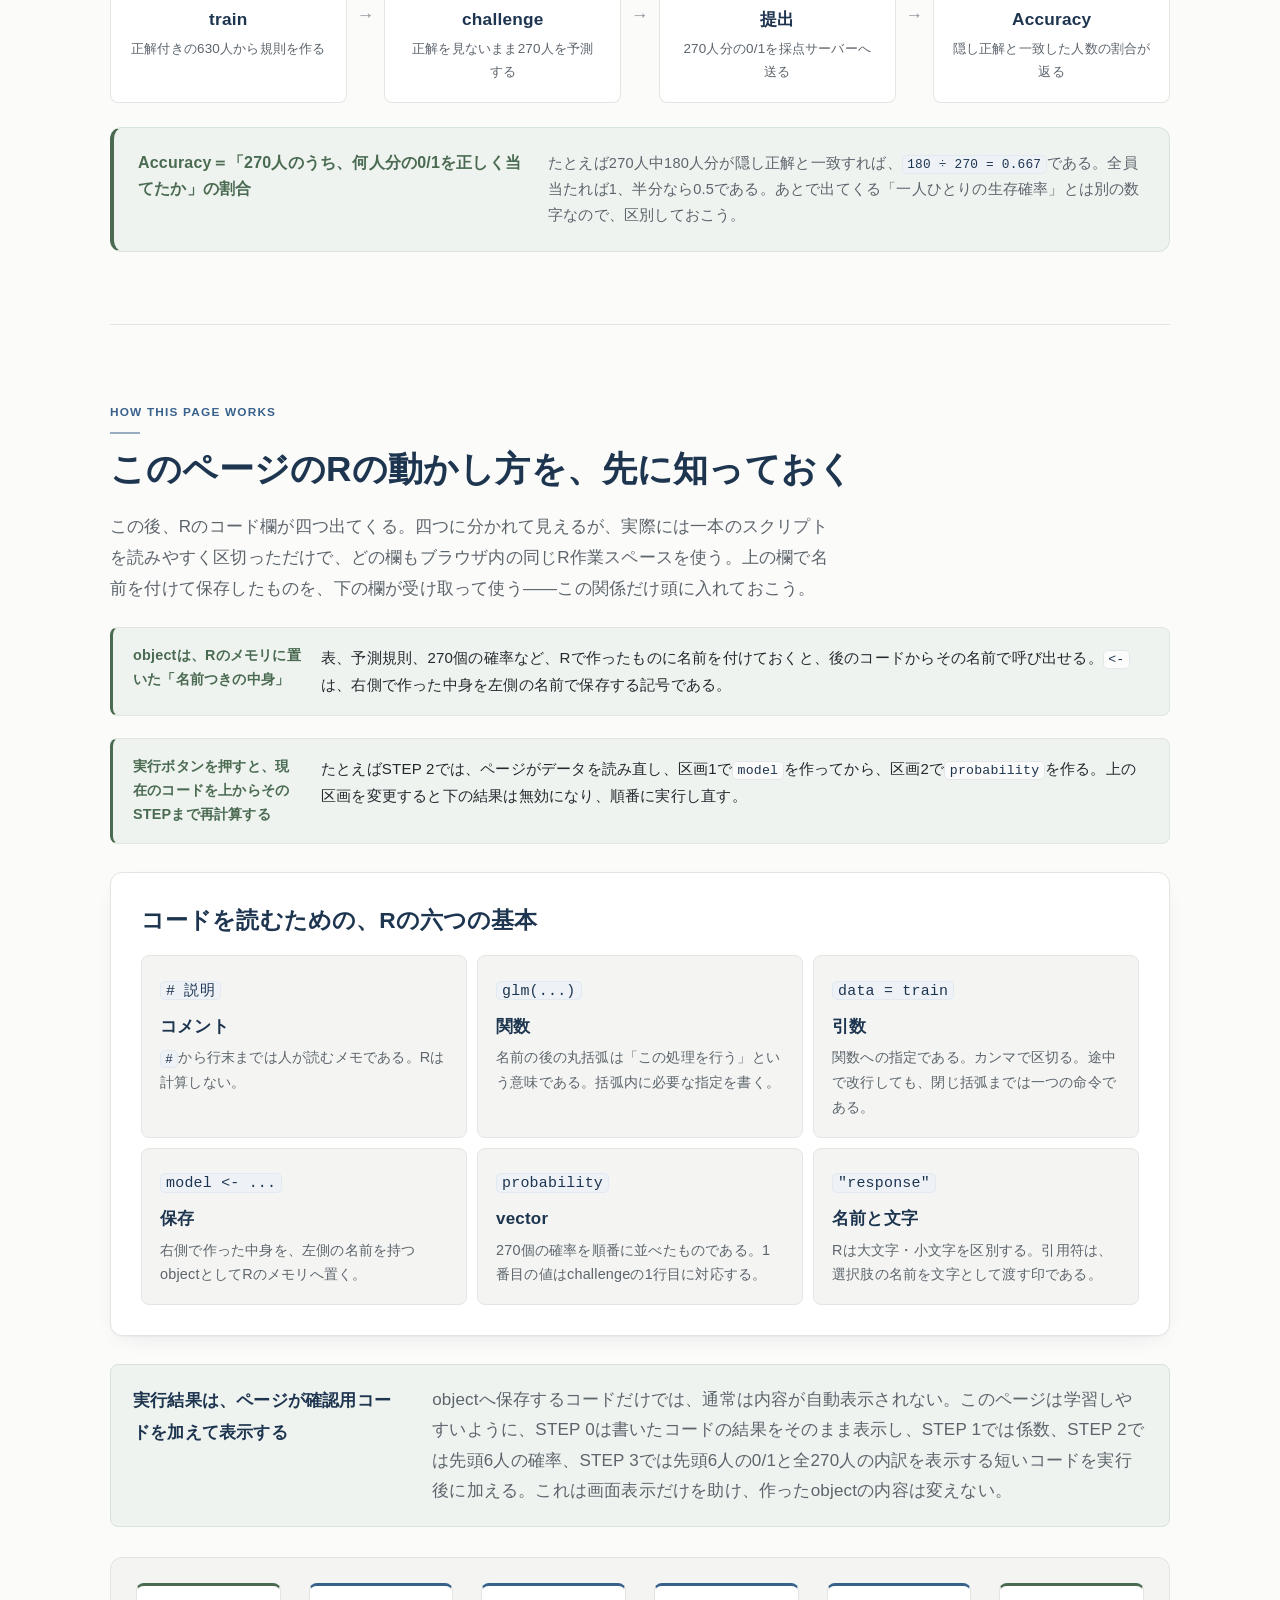
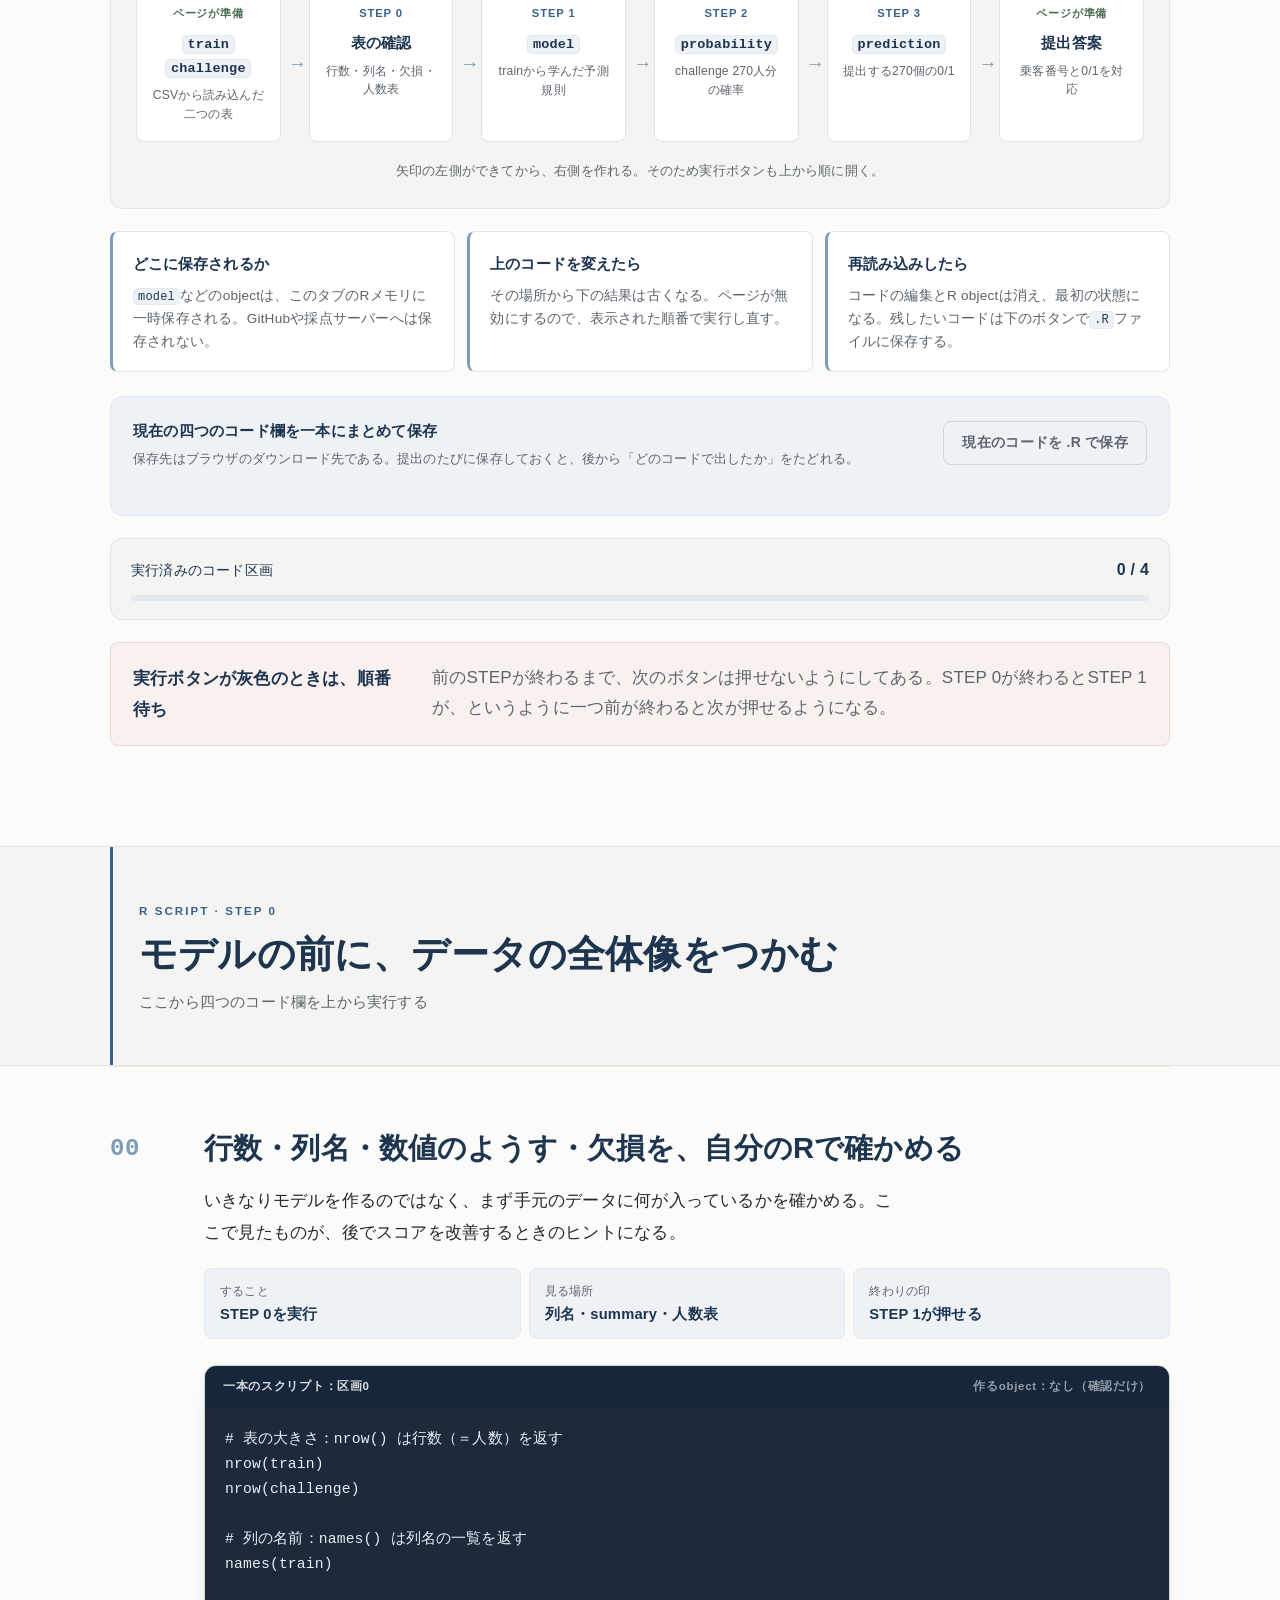
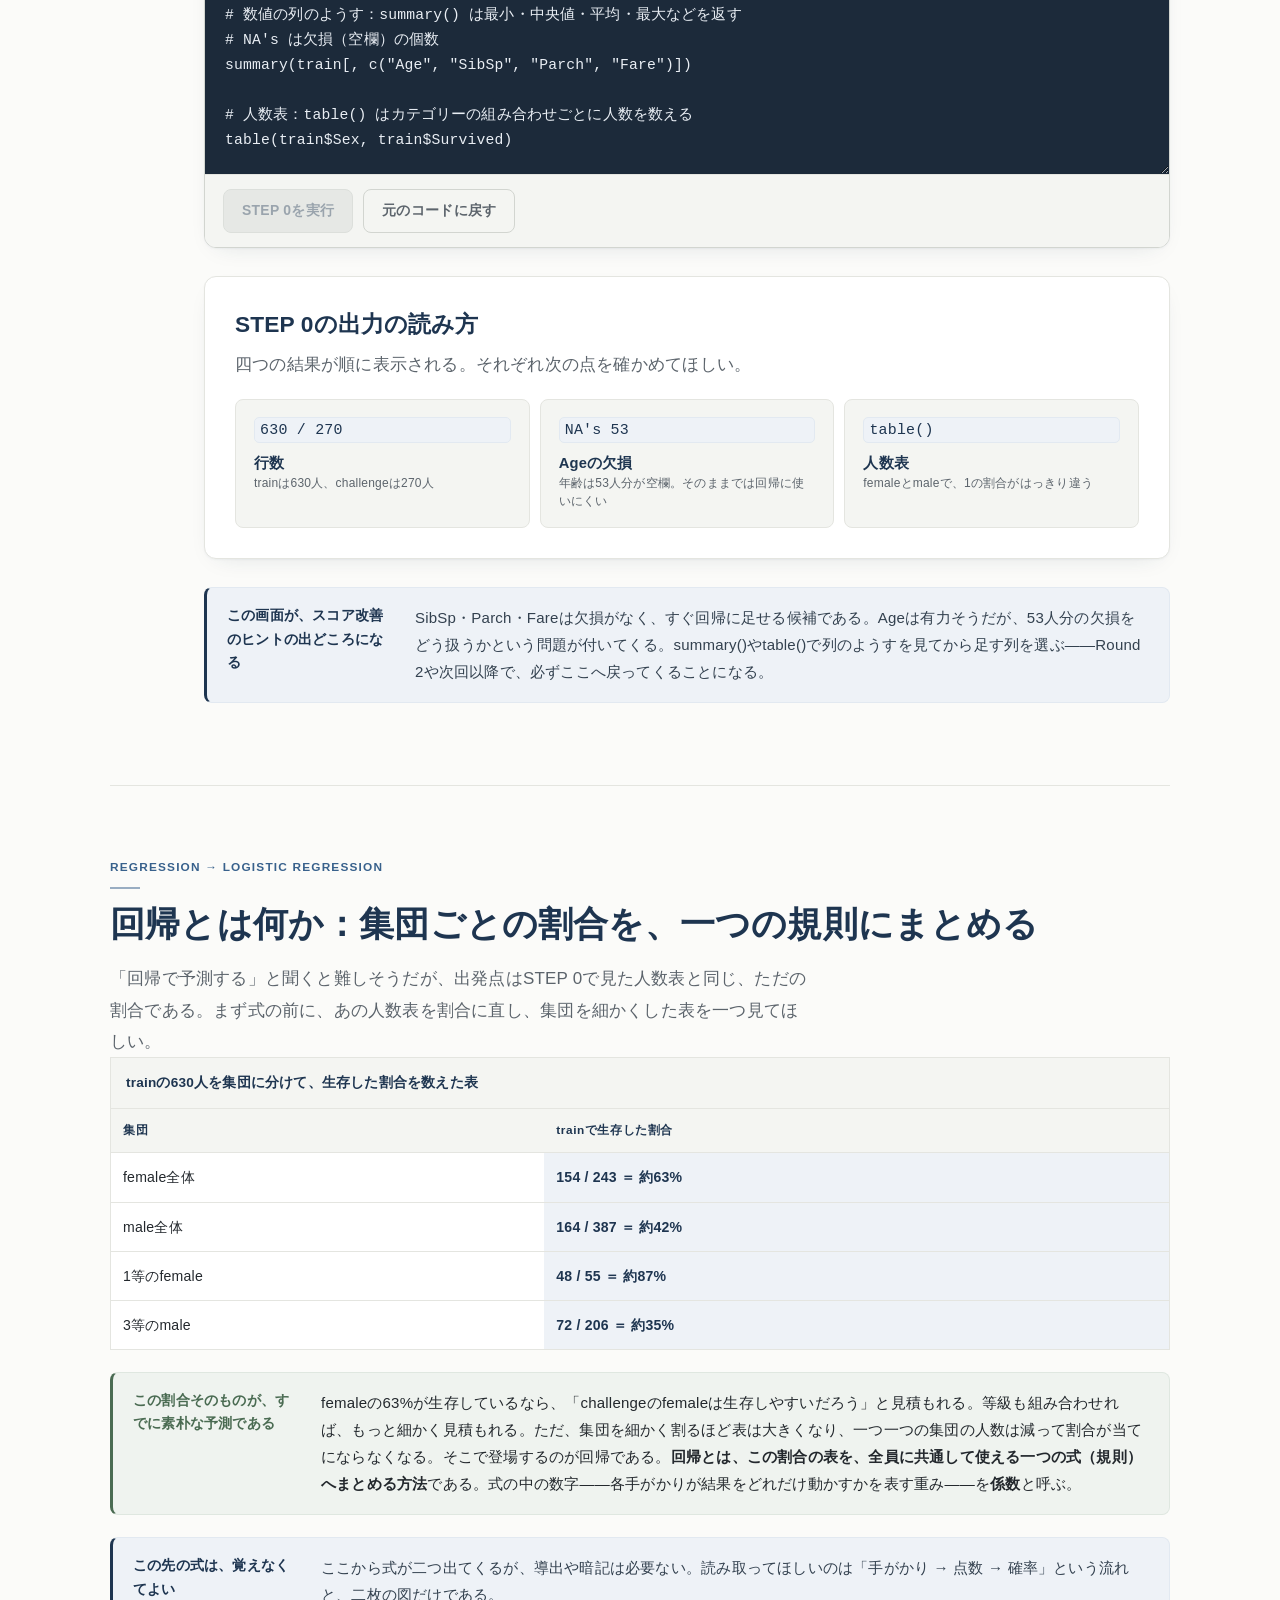
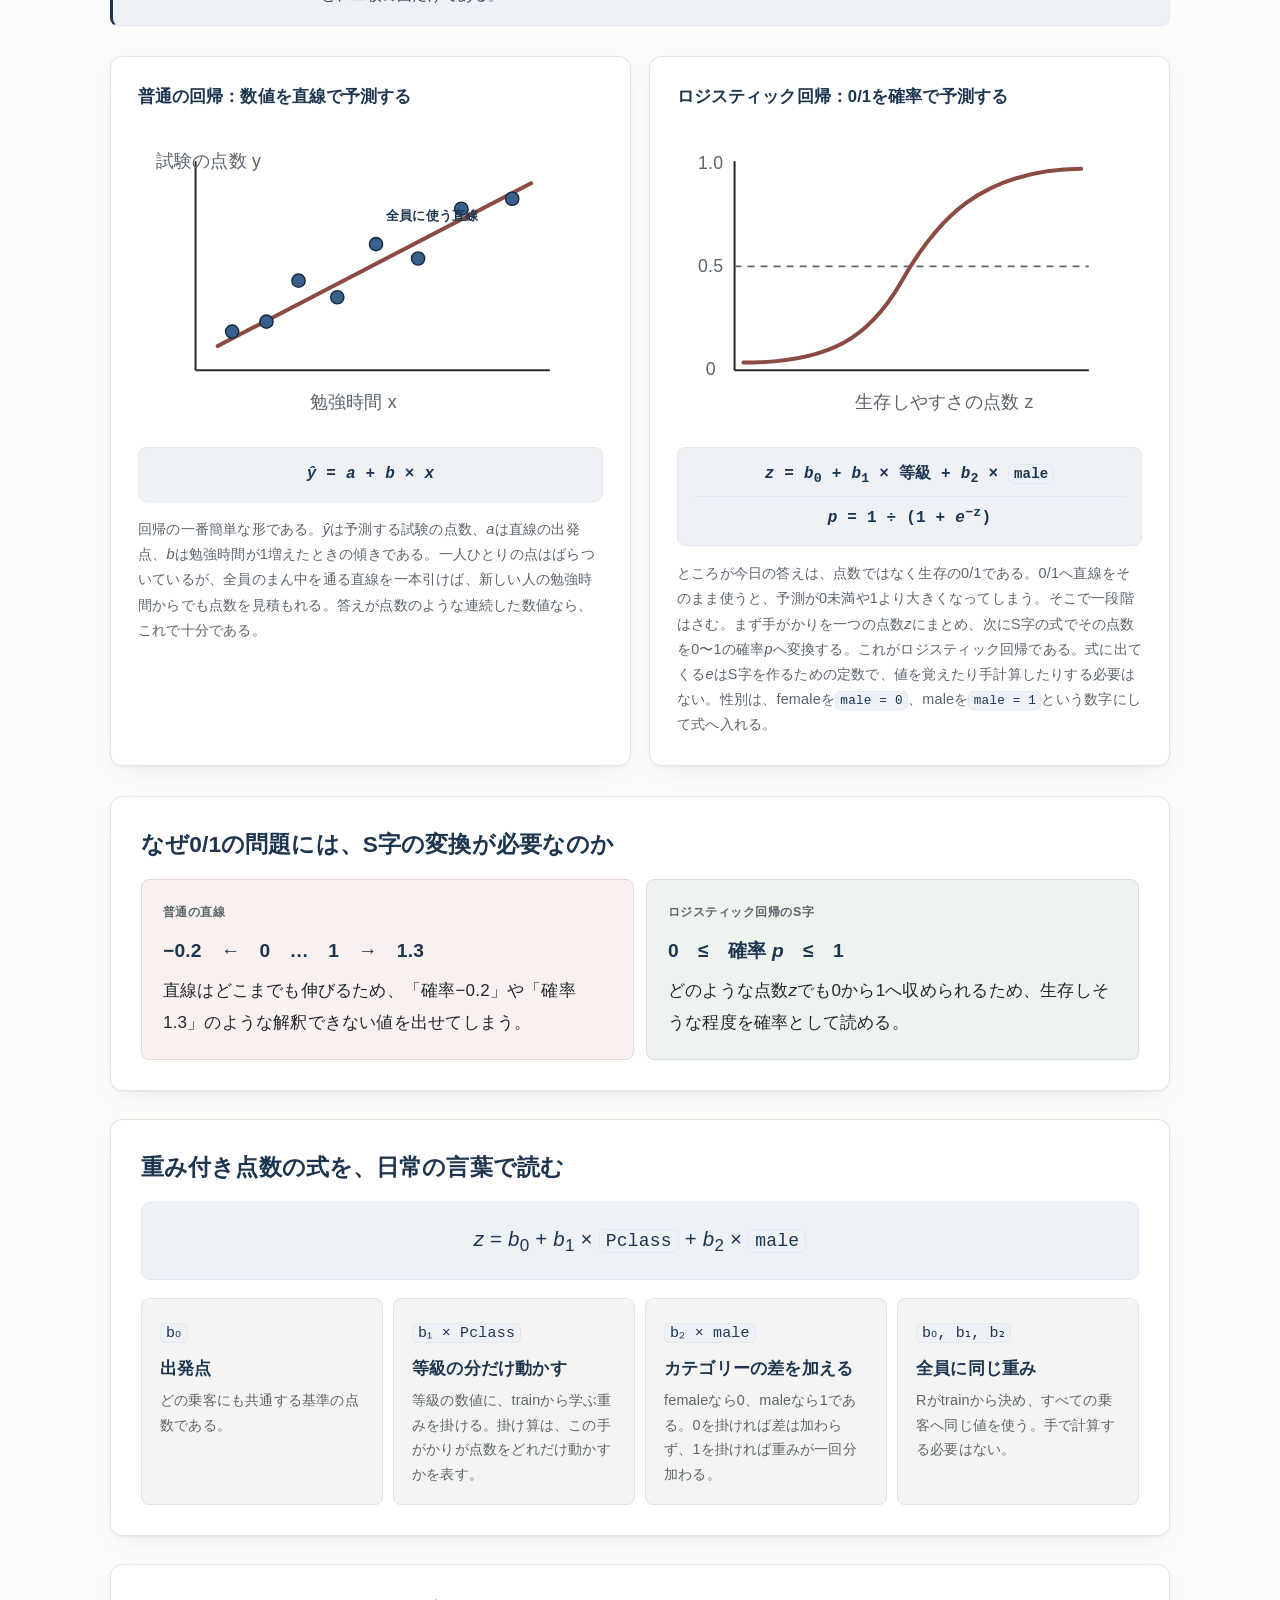
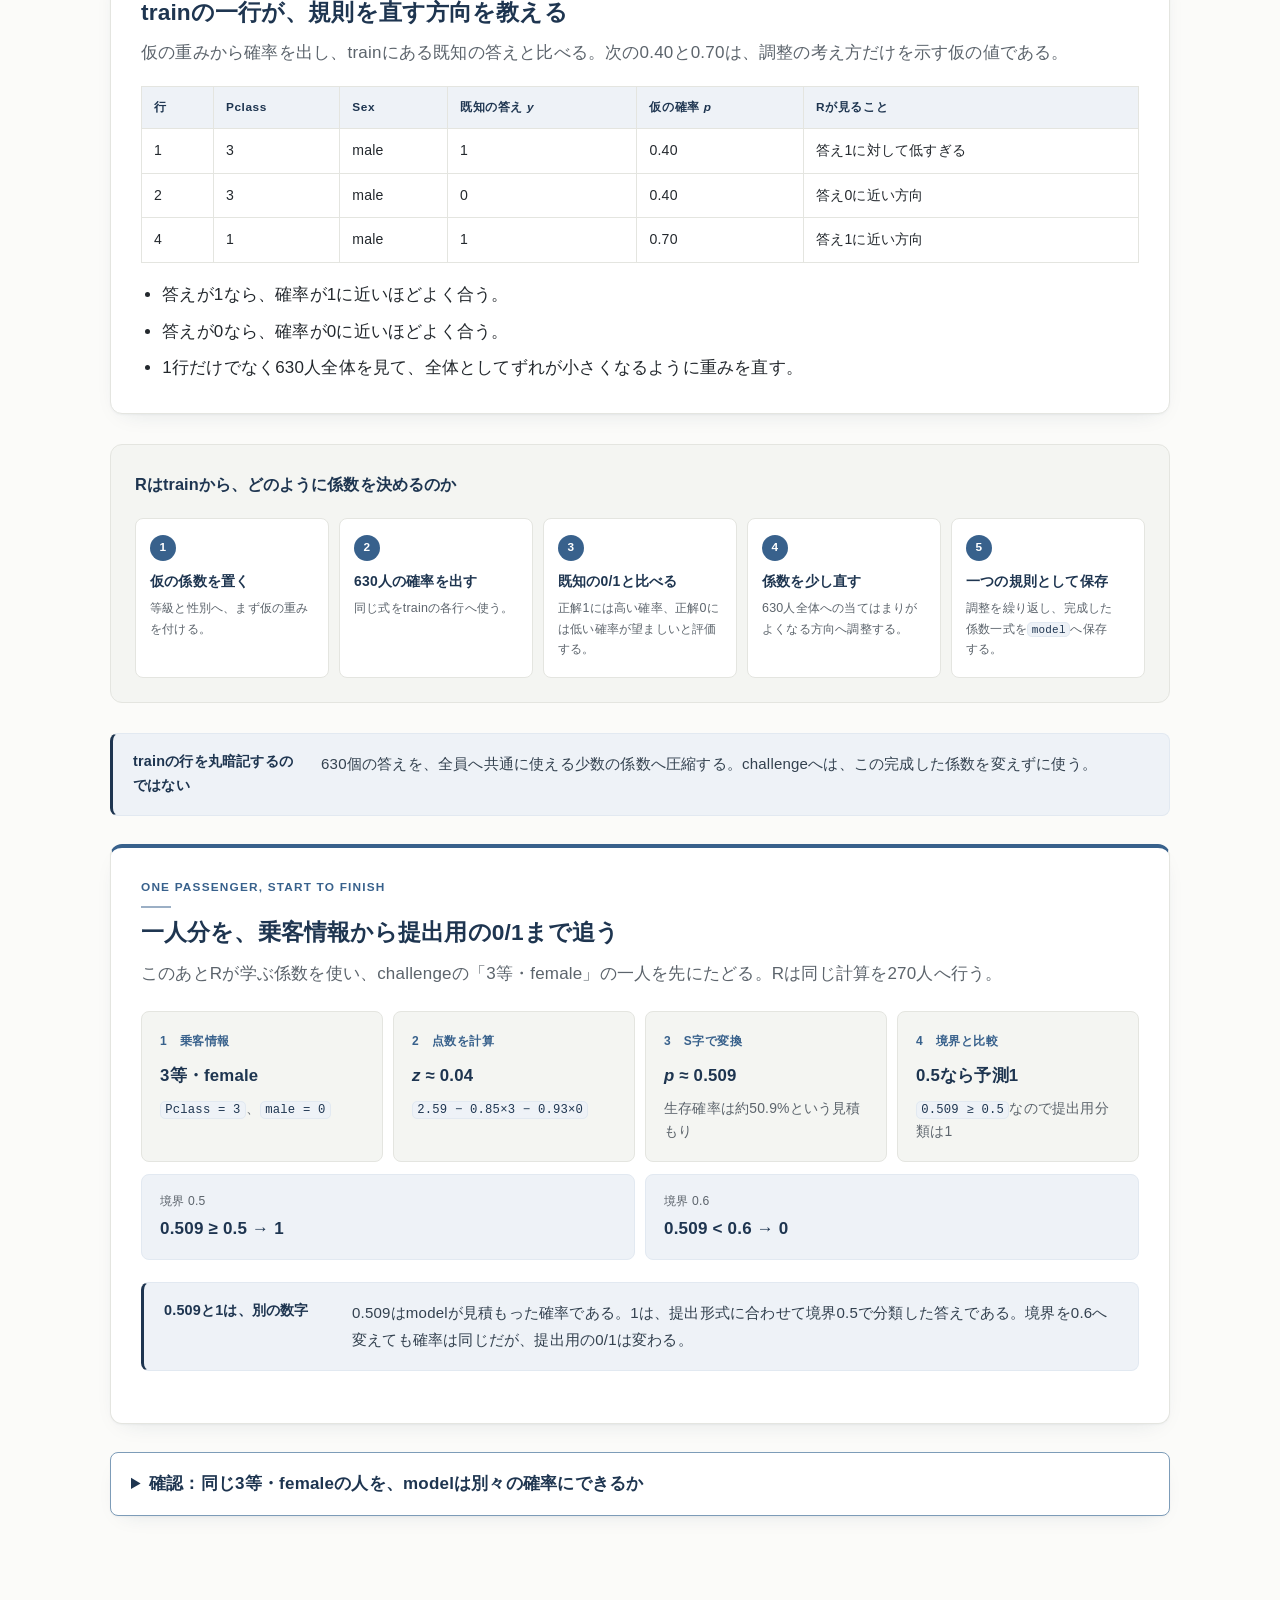
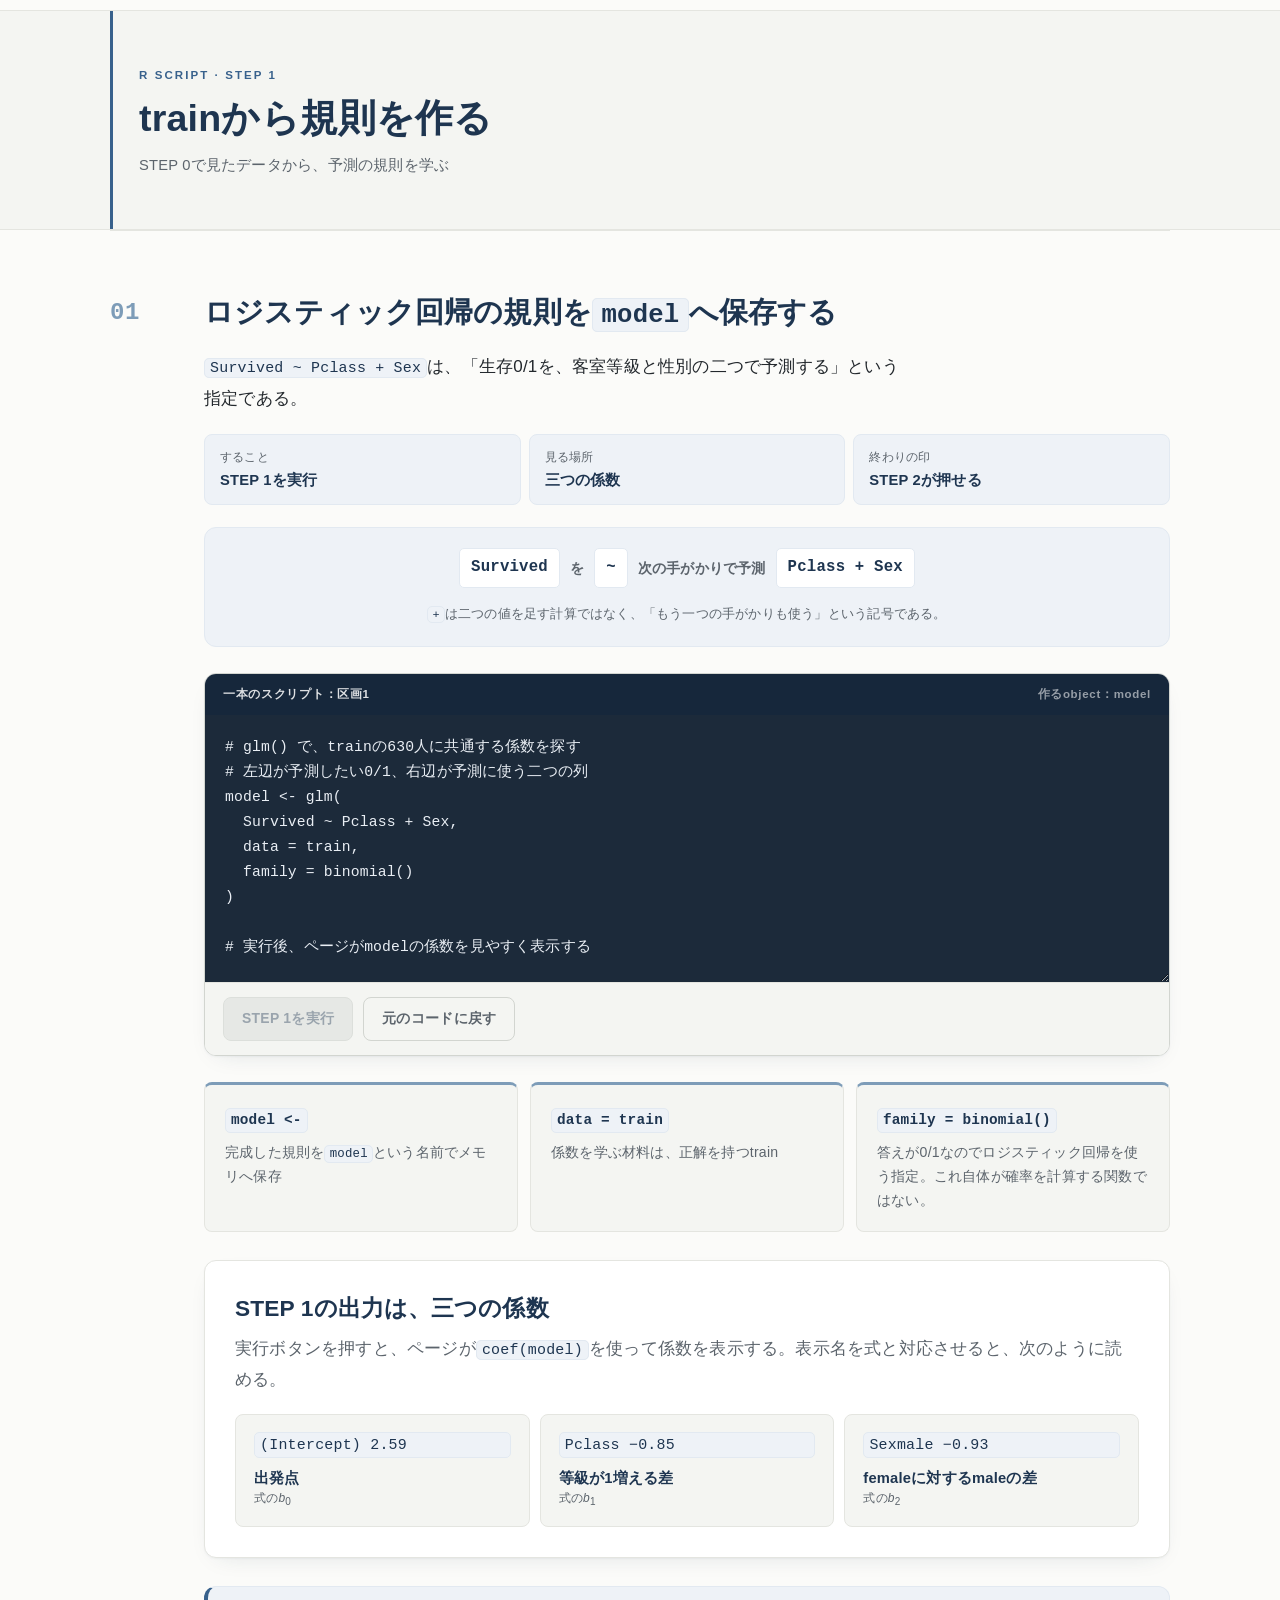
==== commit a8bce17c: "Remove 90-minute map and leaderboard filler sections Co-Authored-By: Claude Opus 5 (1M context) <nor" ====
--- a/docs/index.html
+++ b/docs/index.html
@@ -58,24 +58,6 @@
         <p class="learning-goals__note">かっこ内の英単語は、この後Rの中で付ける名前である。今は読めなくてかまわない。授業の中で一つずつ作りながら説明する。</p>
       </div>
     </nav>
-
-    <section class="pipeline-overview content-width" aria-labelledby="pipeline-title">
-      <p class="section-label">90-MINUTE MAP</p>
-      <h2 id="pipeline-title">表を見るところから、提出結果を読むところまで</h2>
-      <ol class="class-route">
-        <li><time>0–12分</time><strong>タイタニックとデータコンペ</strong><span>題材と、「予測して提出する」という遊び方を知る</span></li>
-        <li><time>12–24分</time><strong>二つの表と予測問題</strong><span>なぜtrainとchallengeに分けるのかを、実際の行を見ながら確かめる</span></li>
-        <li><time>24–31分</time><strong>画面とRの作業スペース</strong><span>四つのコード欄と、名前を付けて保存する仕組みを確認</span></li>
-        <li><time>31–38分</time><strong>STEP 0</strong><span>行数・列名・欠損・人数表で、データの全体像をつかむ</span></li>
-        <li><time>38–55分</time><strong>回帰とロジスティック回帰</strong><span>割合の表→直線→S字の順に、図で理解する</span></li>
-        <li><time>55–61分</time><strong>STEP 1</strong><span>trainから予測規則を作る</span></li>
-        <li><time>61–66分</time><strong>STEP 2</strong><span>challengeの確率を出す</span></li>
-        <li><time>66–71分</time><strong>STEP 3</strong><span>確率を0/1へ変え、答案を自動作成</span></li>
-        <li><time>71–76分</time><strong>スコアの動かし方</strong><span>どこを変えるとスコアが動くのか、分析のサイクルを知る</span></li>
-        <li><time>76–88分</time><strong>2回の提出</strong><span>提出ごとにコードを保存し、境界を変えた結果と比較</span></li>
-        <li><time>88–90分</time><strong>振り返り</strong><span>表にない情報について考える</span></li>
-      </ol>
-    </section>
 
     <section class="beginner-start content-width" aria-labelledby="story-title">
       <p class="section-label">TODAY'S STORY</p>
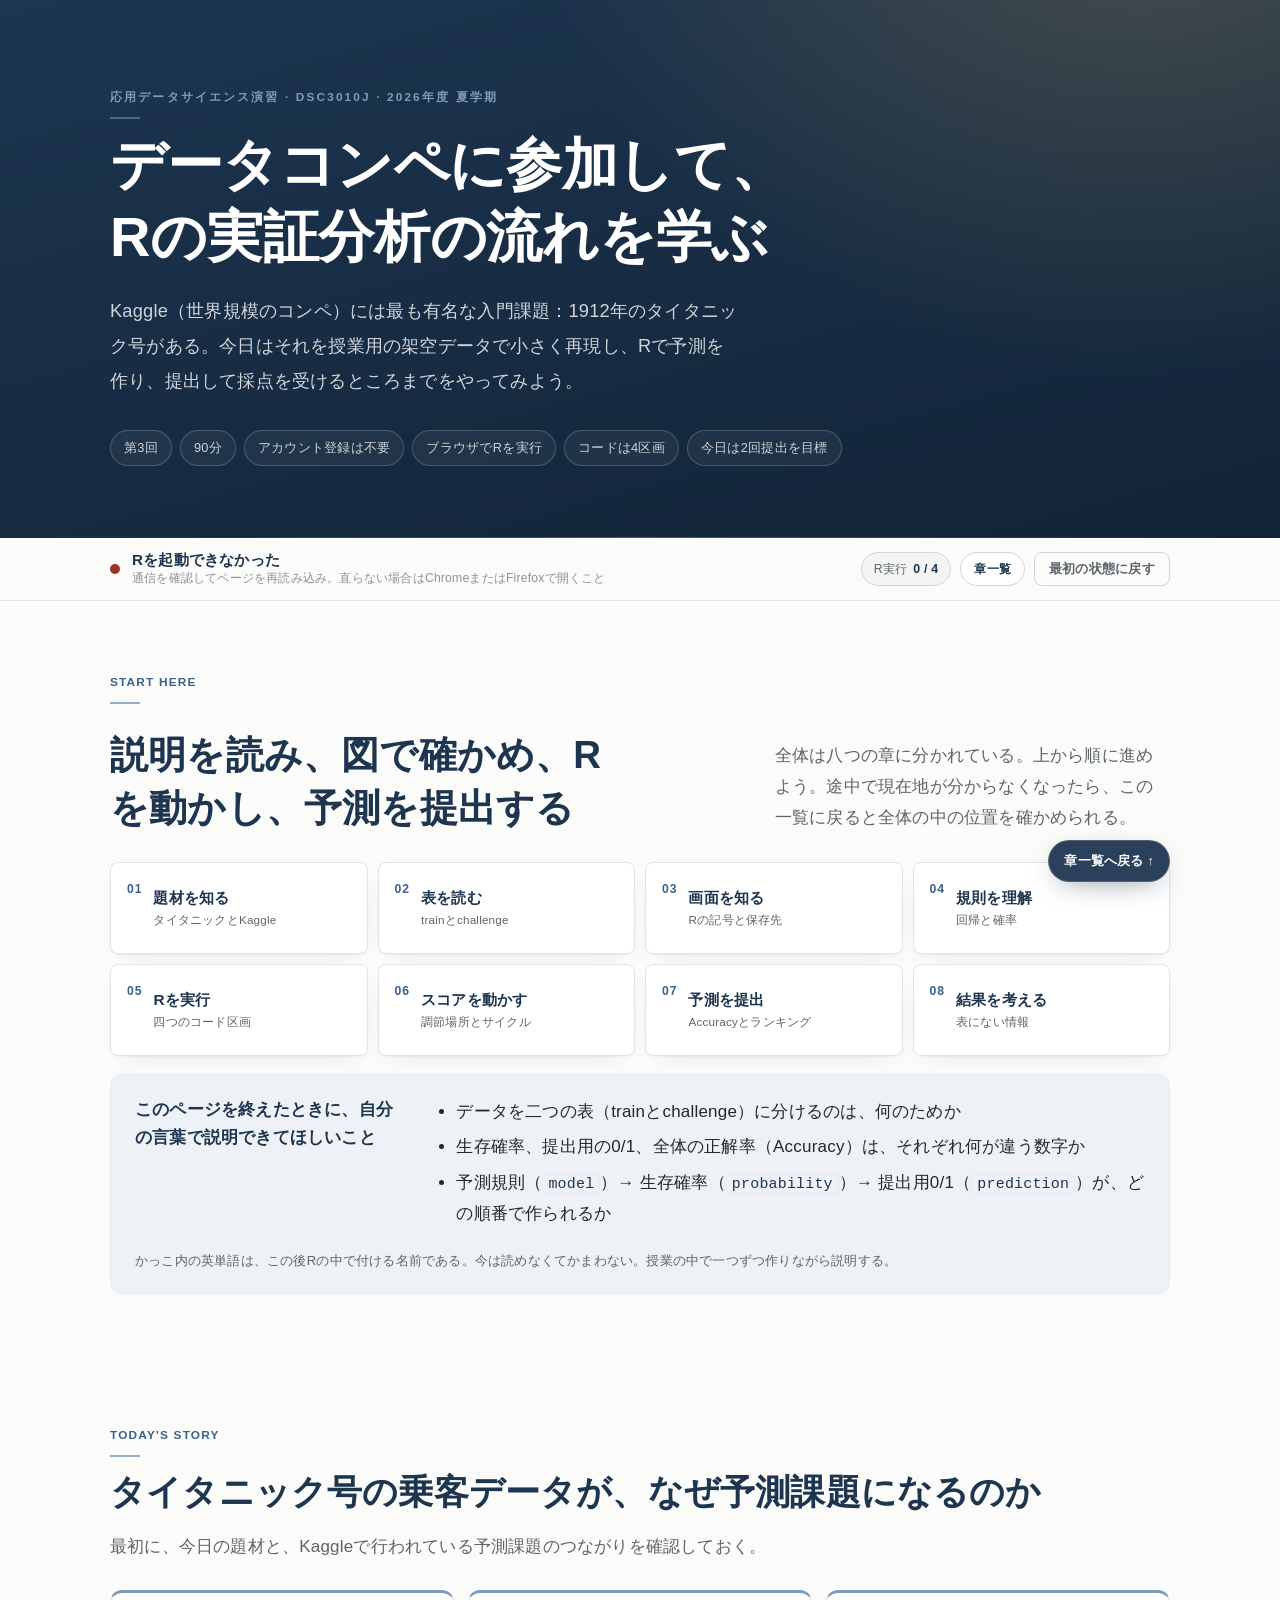
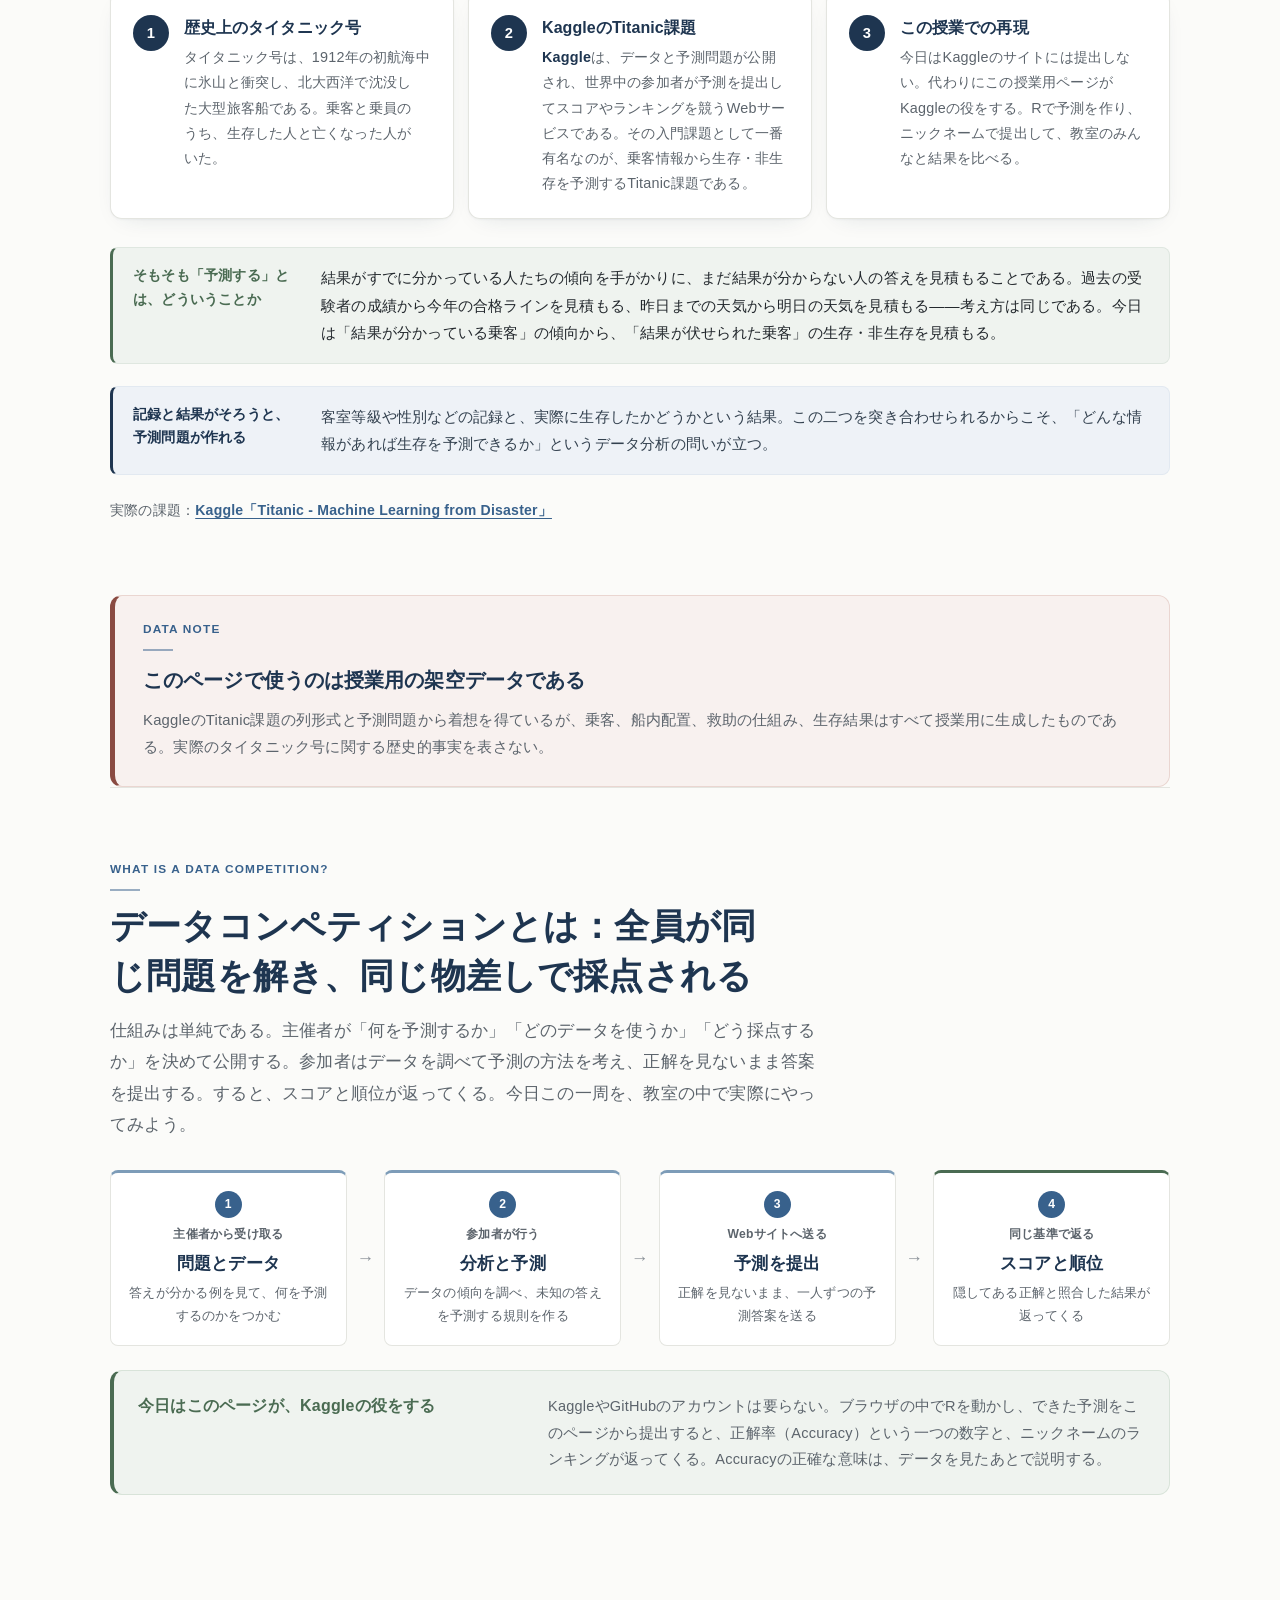
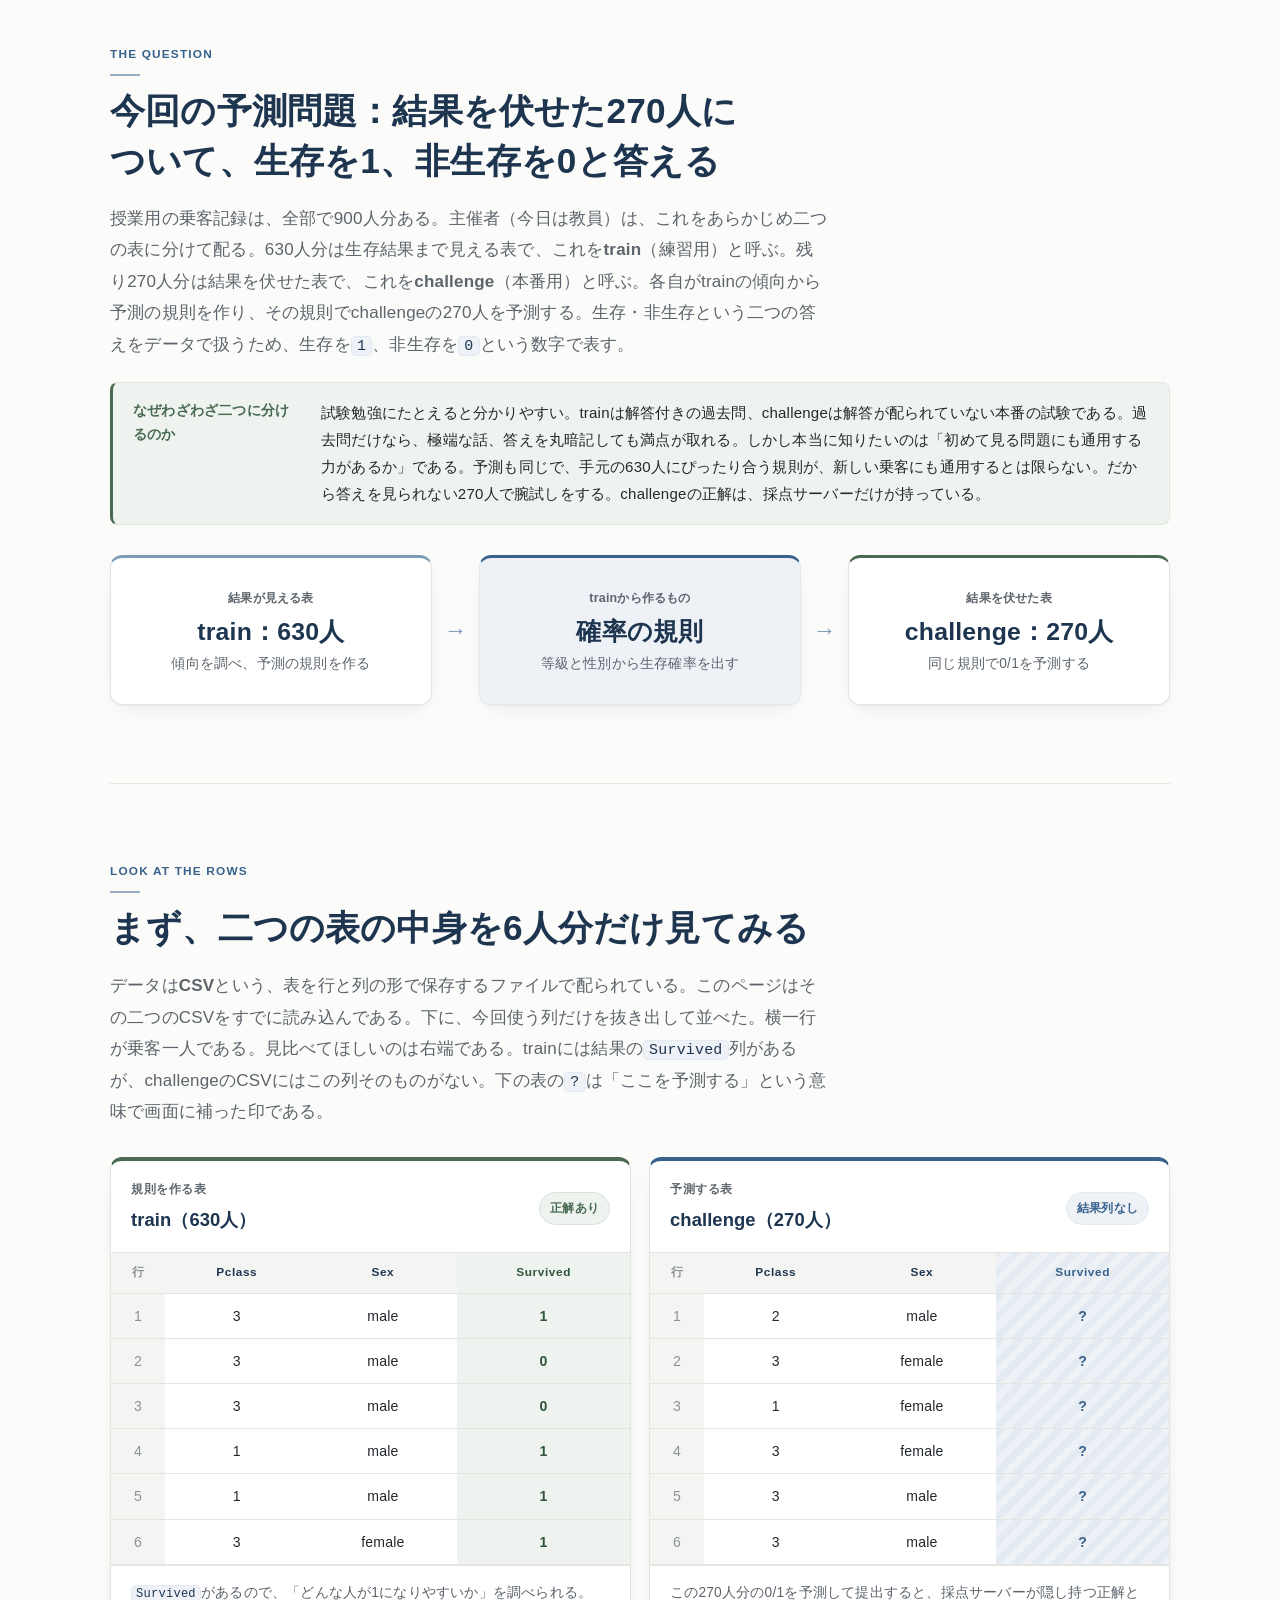
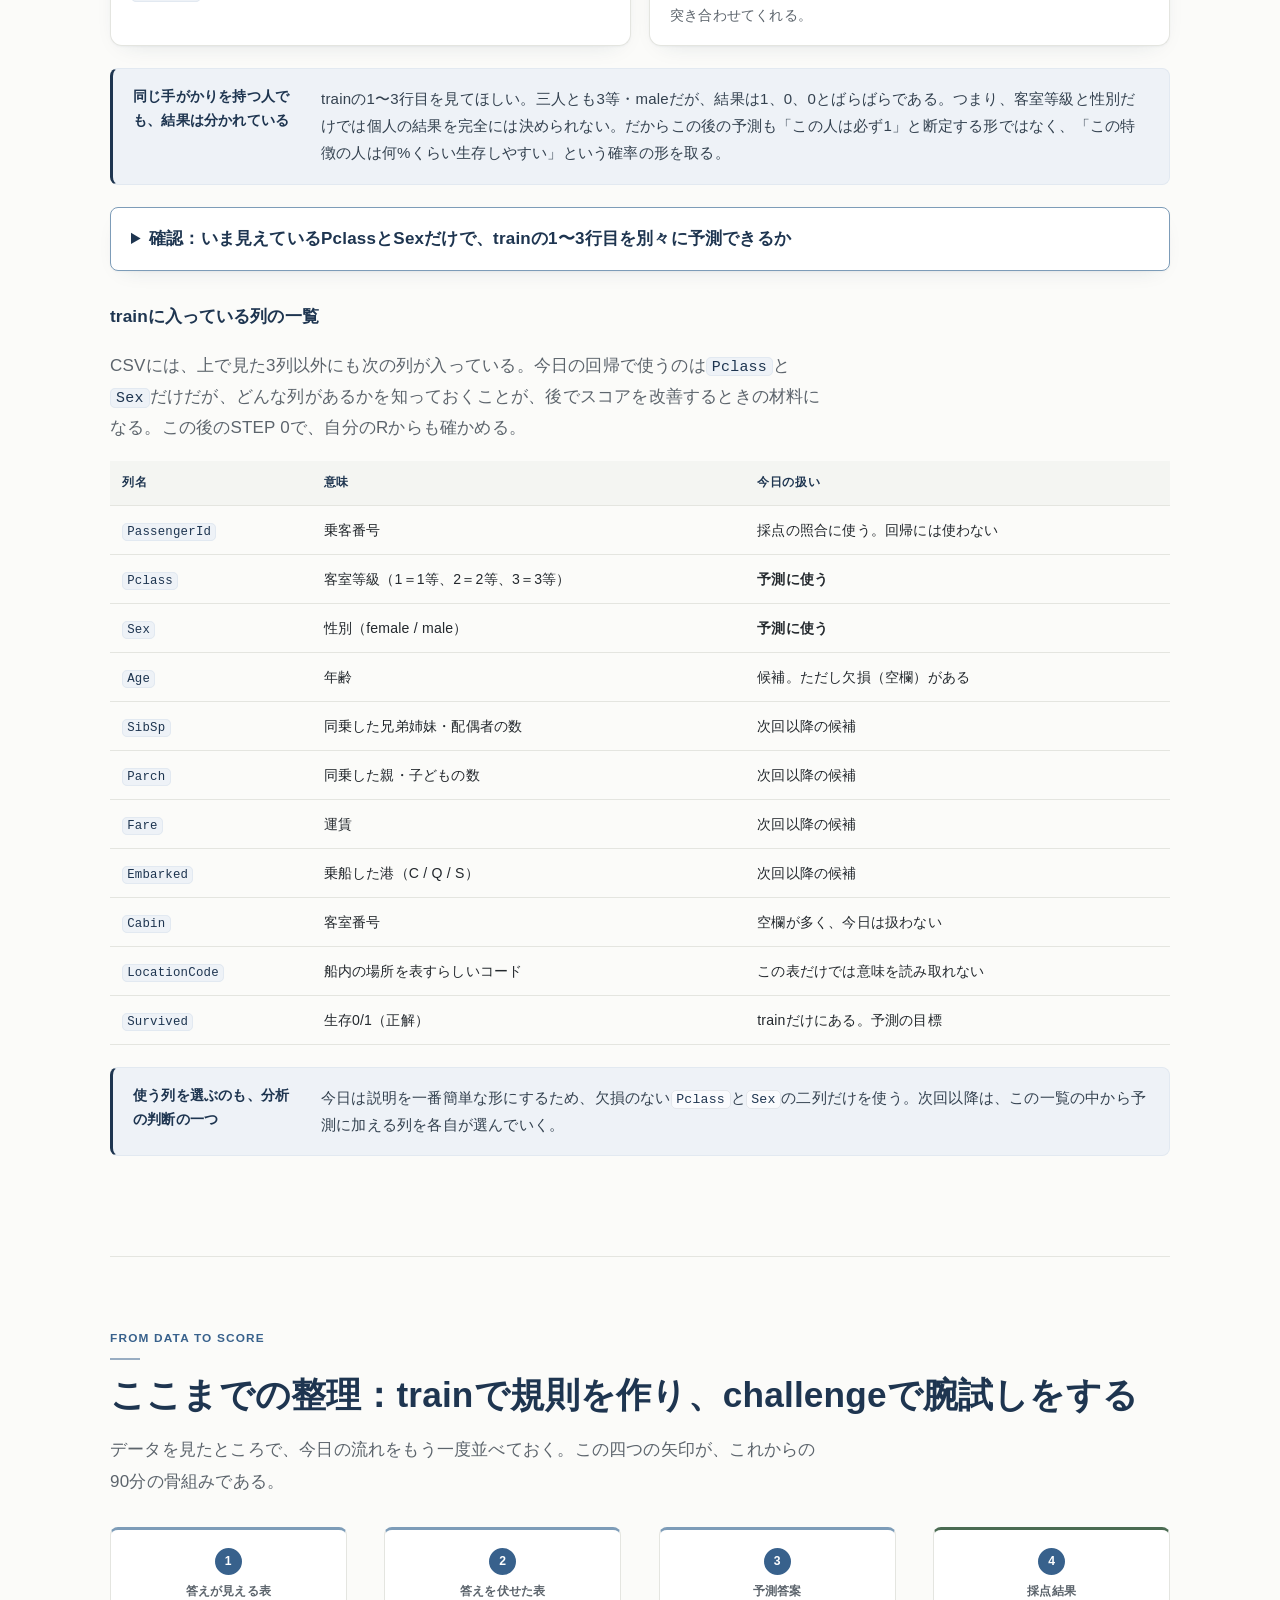
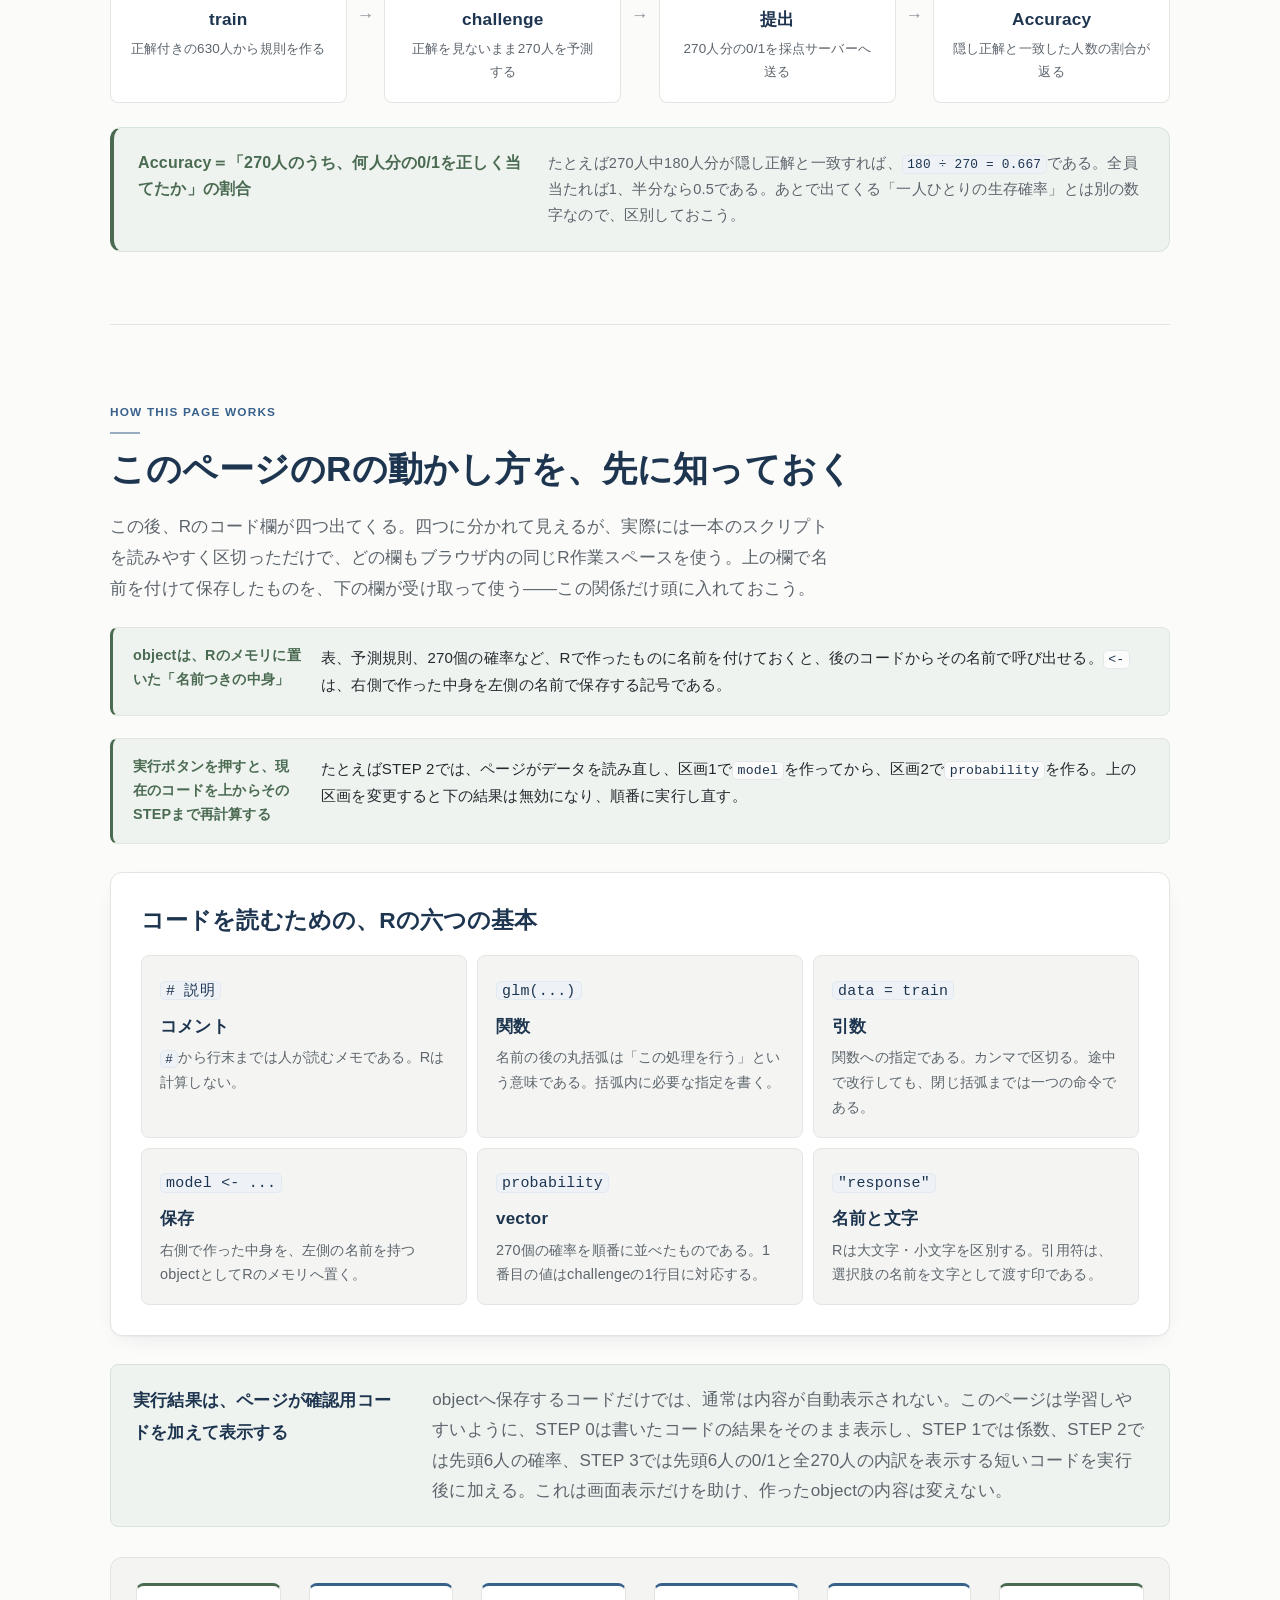
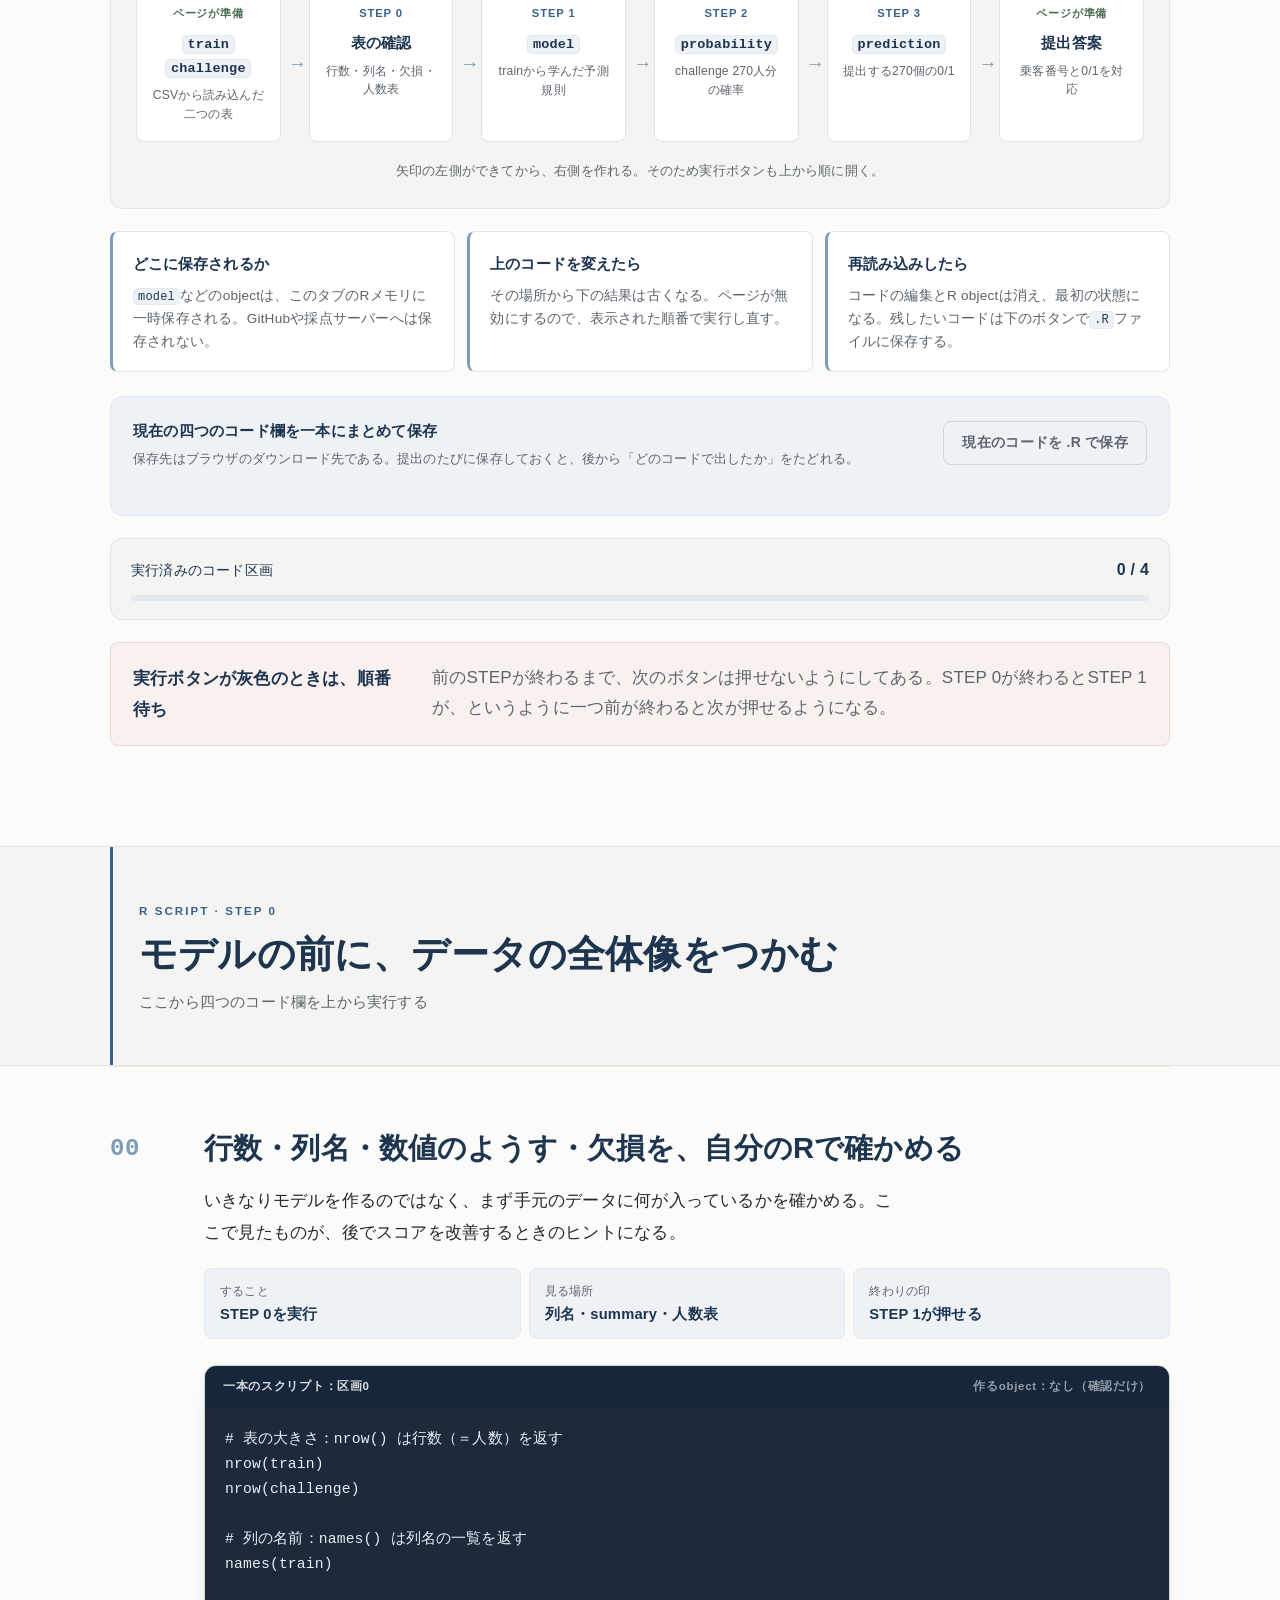
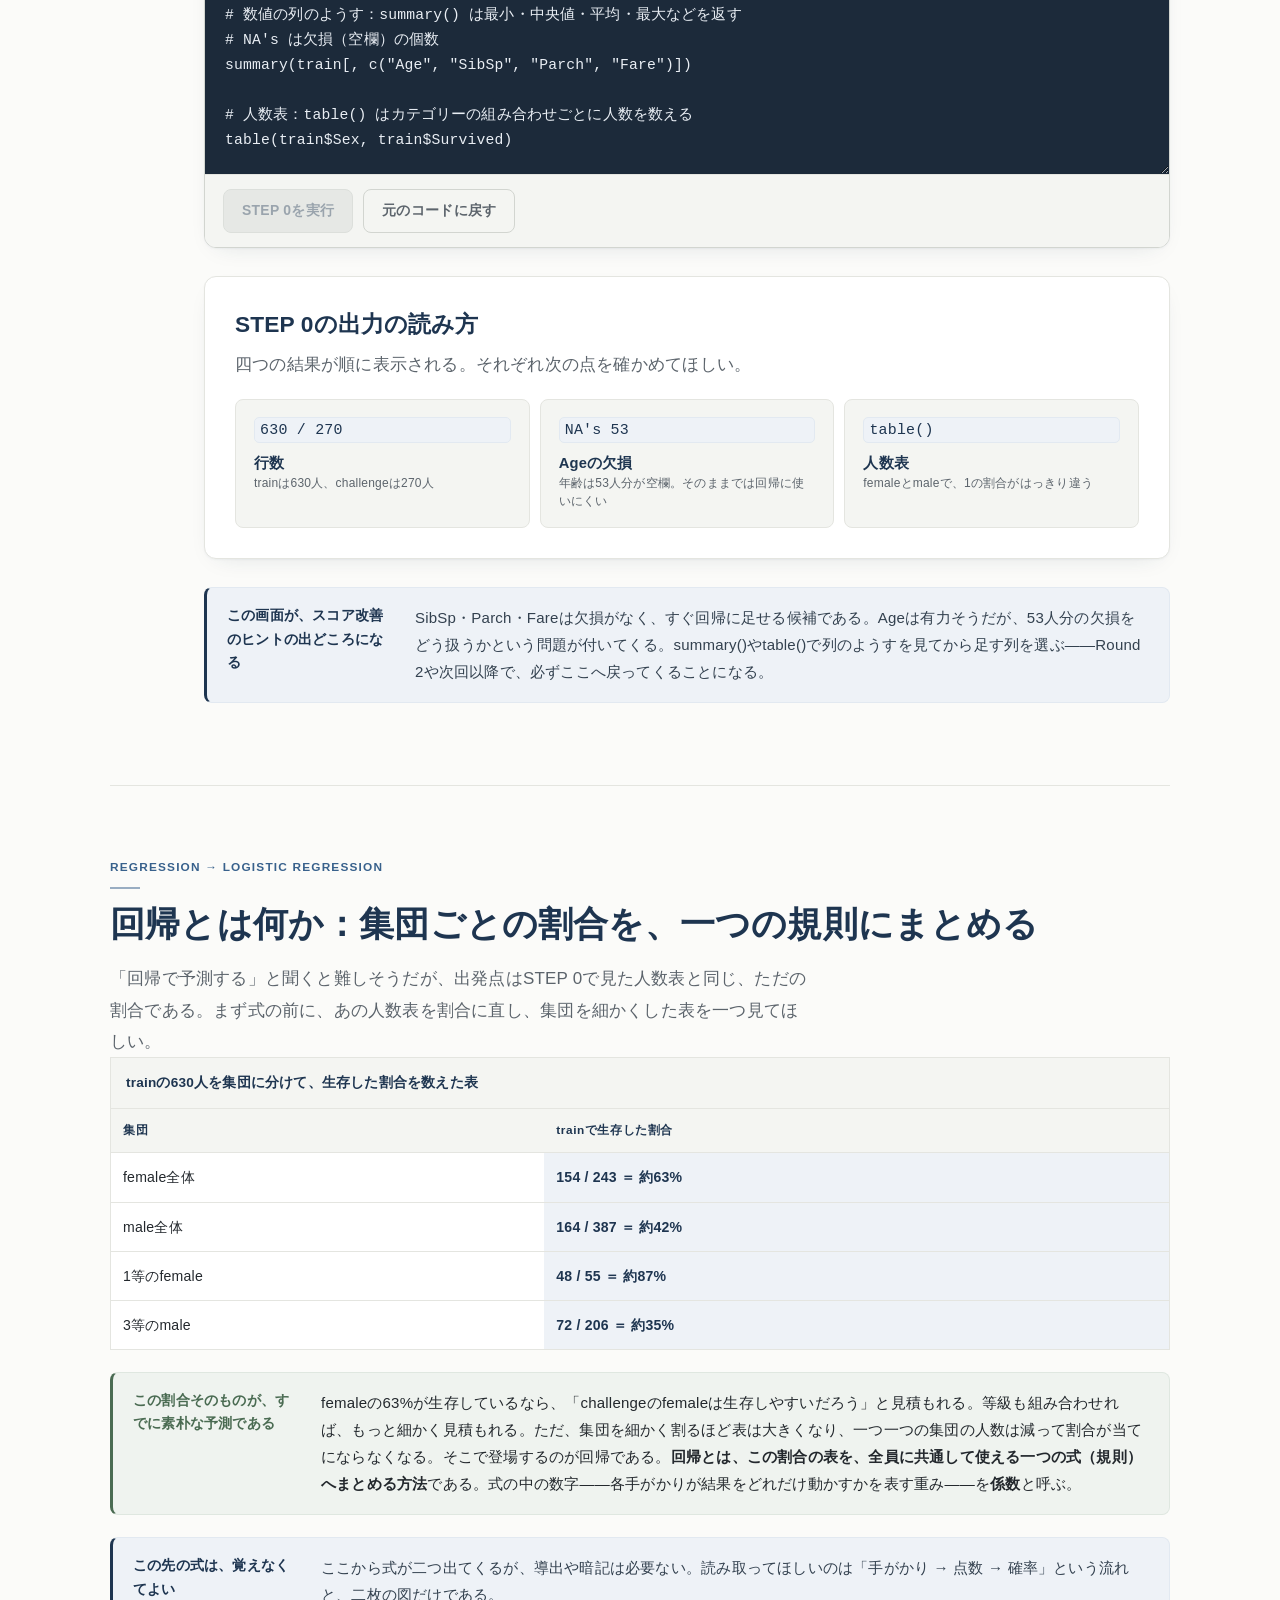
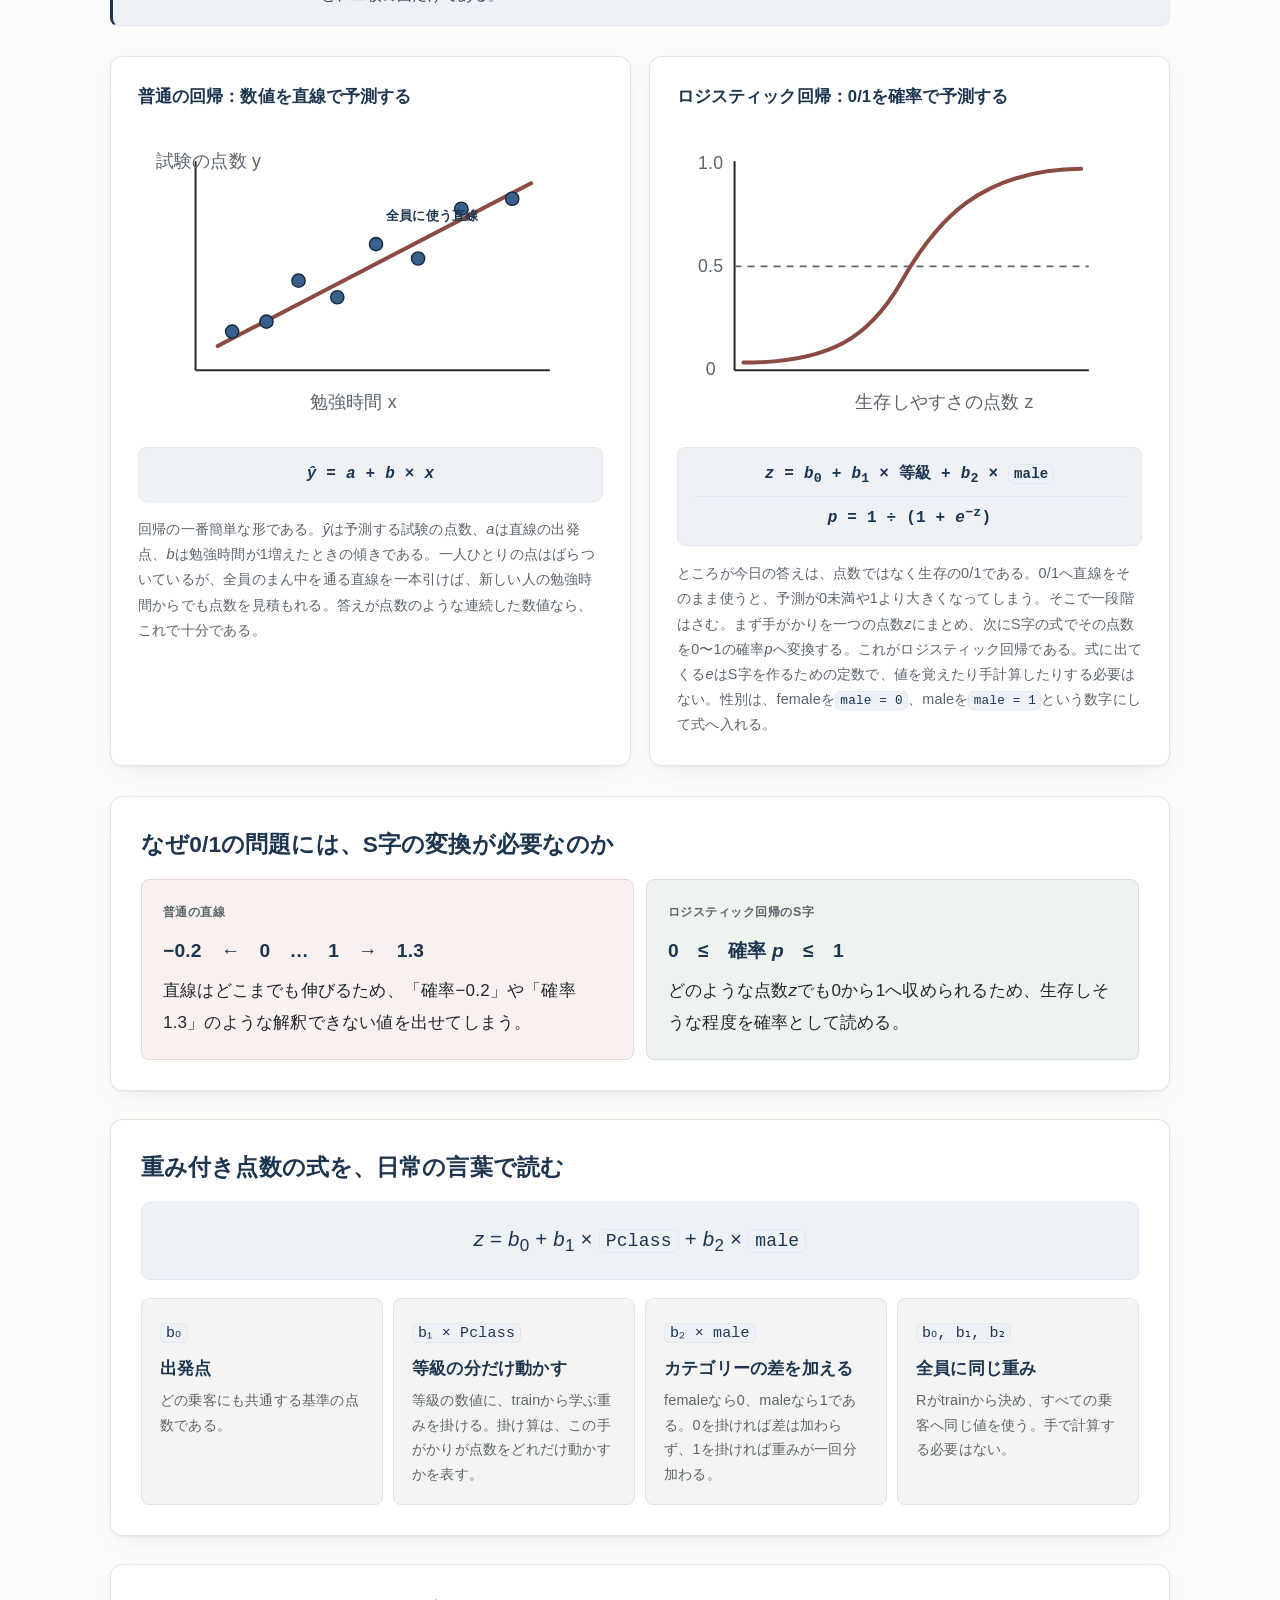
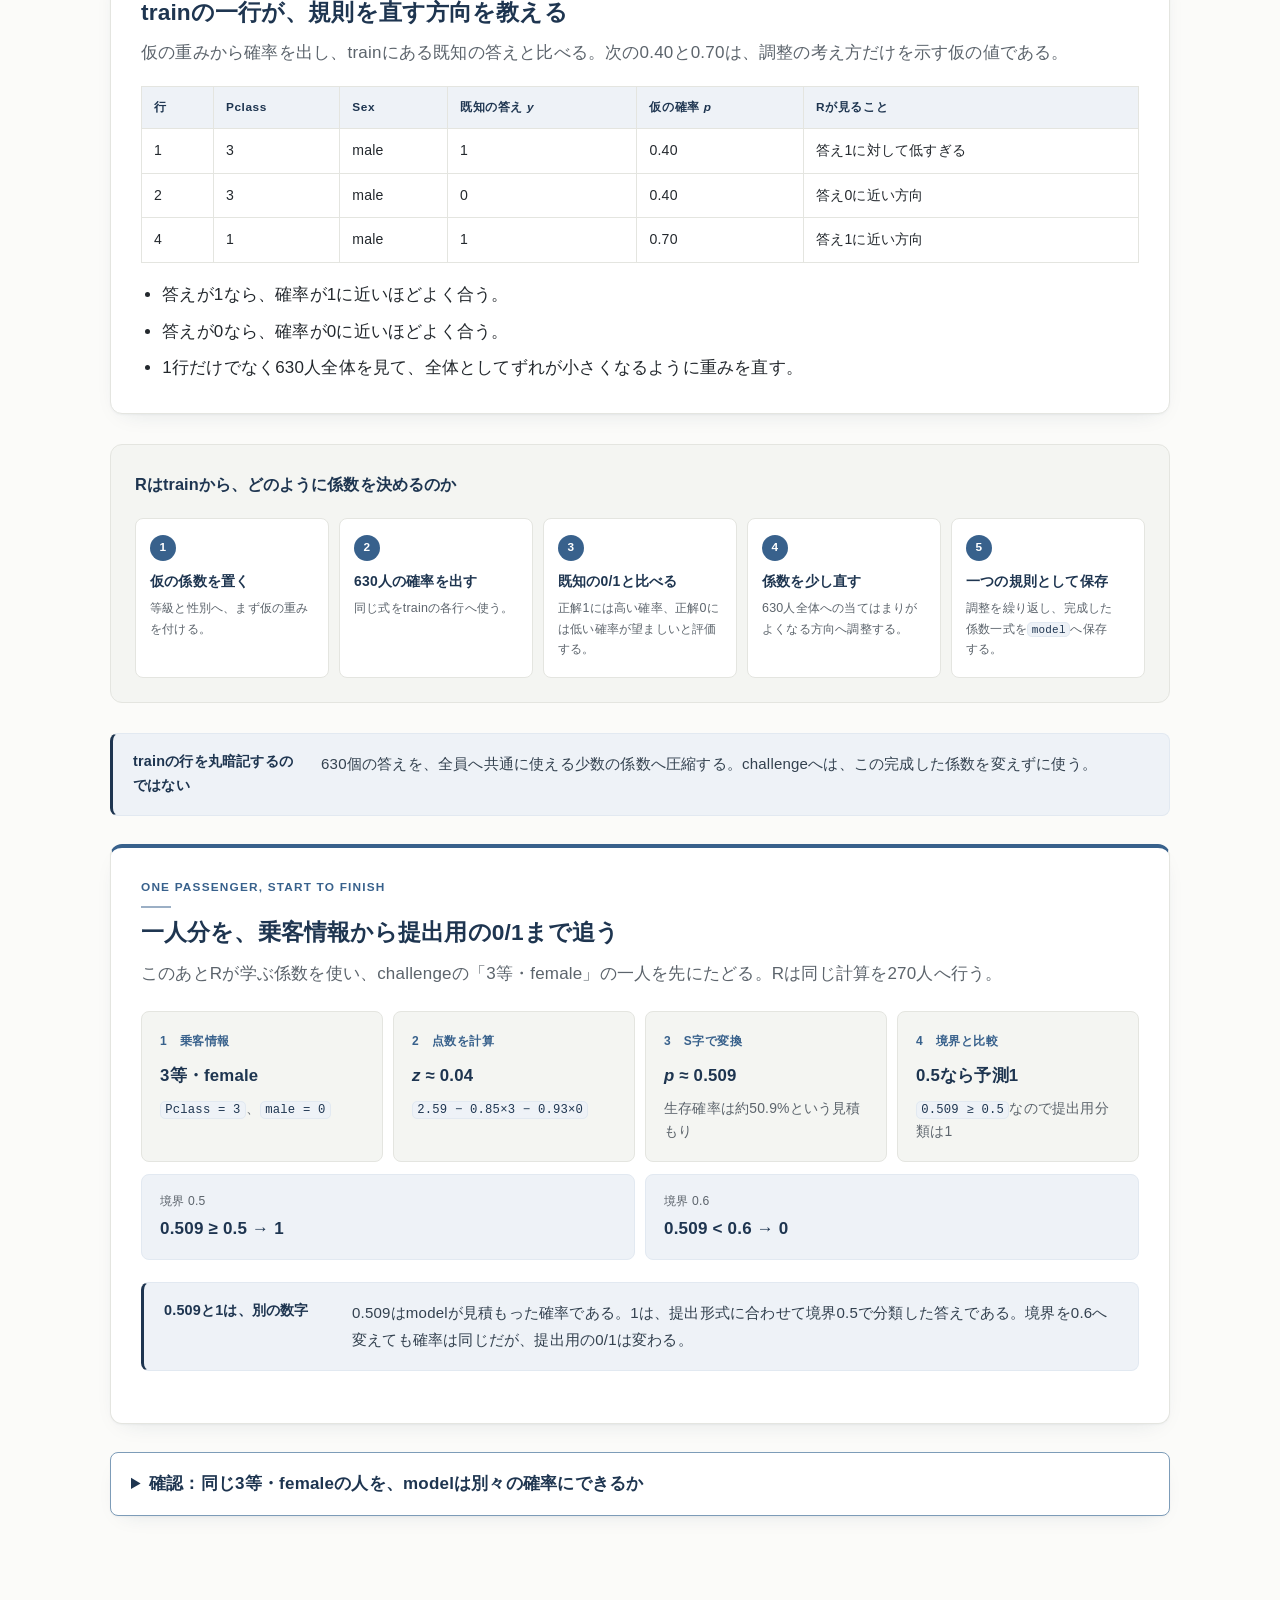
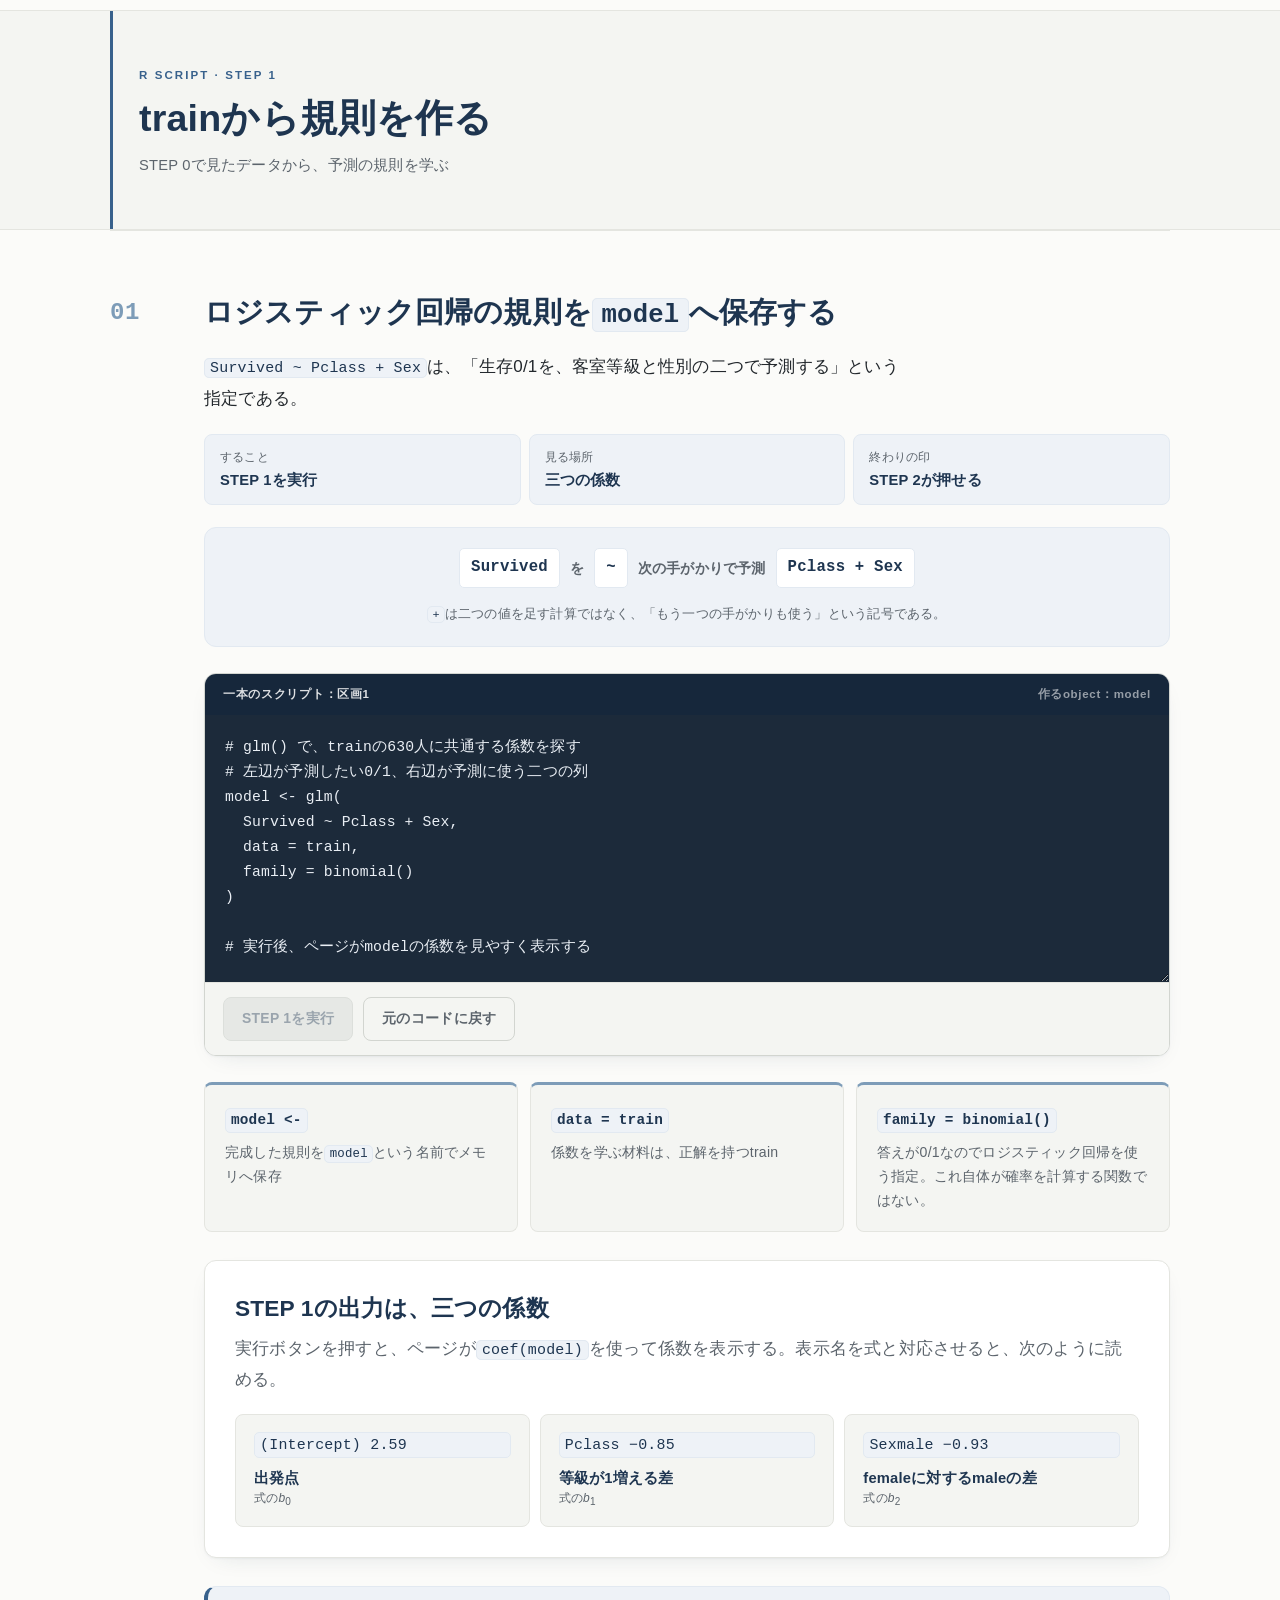
==== commit fdadd82d: "Reframe title and hero copy around the empirical-analysis pipeline" ====
--- a/docs/index.html
+++ b/docs/index.html
@@ -4,7 +4,7 @@
   <meta charset="utf-8">
   <meta name="viewport" content="width=device-width, initial-scale=1">
   <meta name="description" content="タイタニックを題材に、データコンペ、回帰、ロジスティック回帰、Rでの予測、提出までを一つのページで学ぶ授業教材">
-  <title>第3回｜タイタニックを題材にRでデータコンペ</title>
+  <title>第3回｜データコンペを題材に実証分析のパイプラインを学ぶ</title>
   <link rel="icon" href="data:image/svg+xml,%3Csvg xmlns='http://www.w3.org/2000/svg' viewBox='0 0 64 64'%3E%3Crect width='64' height='64' rx='12' fill='%230d3159'/%3E%3Ctext x='32' y='43' text-anchor='middle' font-family='Arial,sans-serif' font-size='34' font-weight='700' fill='white'%3ER%3C/text%3E%3C/svg%3E">
   <link rel="stylesheet" href="styles.css?v=20260828-step0a">
 </head>
@@ -14,9 +14,9 @@
   <header class="hero hero--lecture03">
     <div class="hero__inner">
       <p class="eyebrow">応用データサイエンス演習 · DSC3010J · 2026年度 夏学期</p>
-      <h1>タイタニックを題材に、Rで予測を提出する</h1>
-      <p class="hero__lead">1912年のタイタニック号を題材にした、Kaggleという有名な入門課題がある。今日はそれを授業用の架空データで小さく再現し、Rで予測を作り、提出して採点を受けるところまでをやってみよう。</p>
-      <div class="hero__meta"><span>第3回</span><span>90分</span><span>アカウント登録は不要</span><span>ブラウザでRを実行</span><span>コードは4区画</span><span>提出は2回まで</span></div>
+      <h1>データコンペに参加して、Rの実証分析の流れを学ぶ</h1>
+      <p class="hero__lead">Kaggle（世界規模のコンペ）には最も有名な入門課題：1912年のタイタニック号がある。今日はそれを授業用の架空データで小さく再現し、Rで予測を作り、提出して採点を受けるところまでをやってみよう。</p>
+      <div class="hero__meta"><span>第3回</span><span>90分</span><span>アカウント登録は不要</span><span>ブラウザでRを実行</span><span>コードは4区画</span><span>今日は2回提出を目標</span></div>
     </div>
   </header>
 
